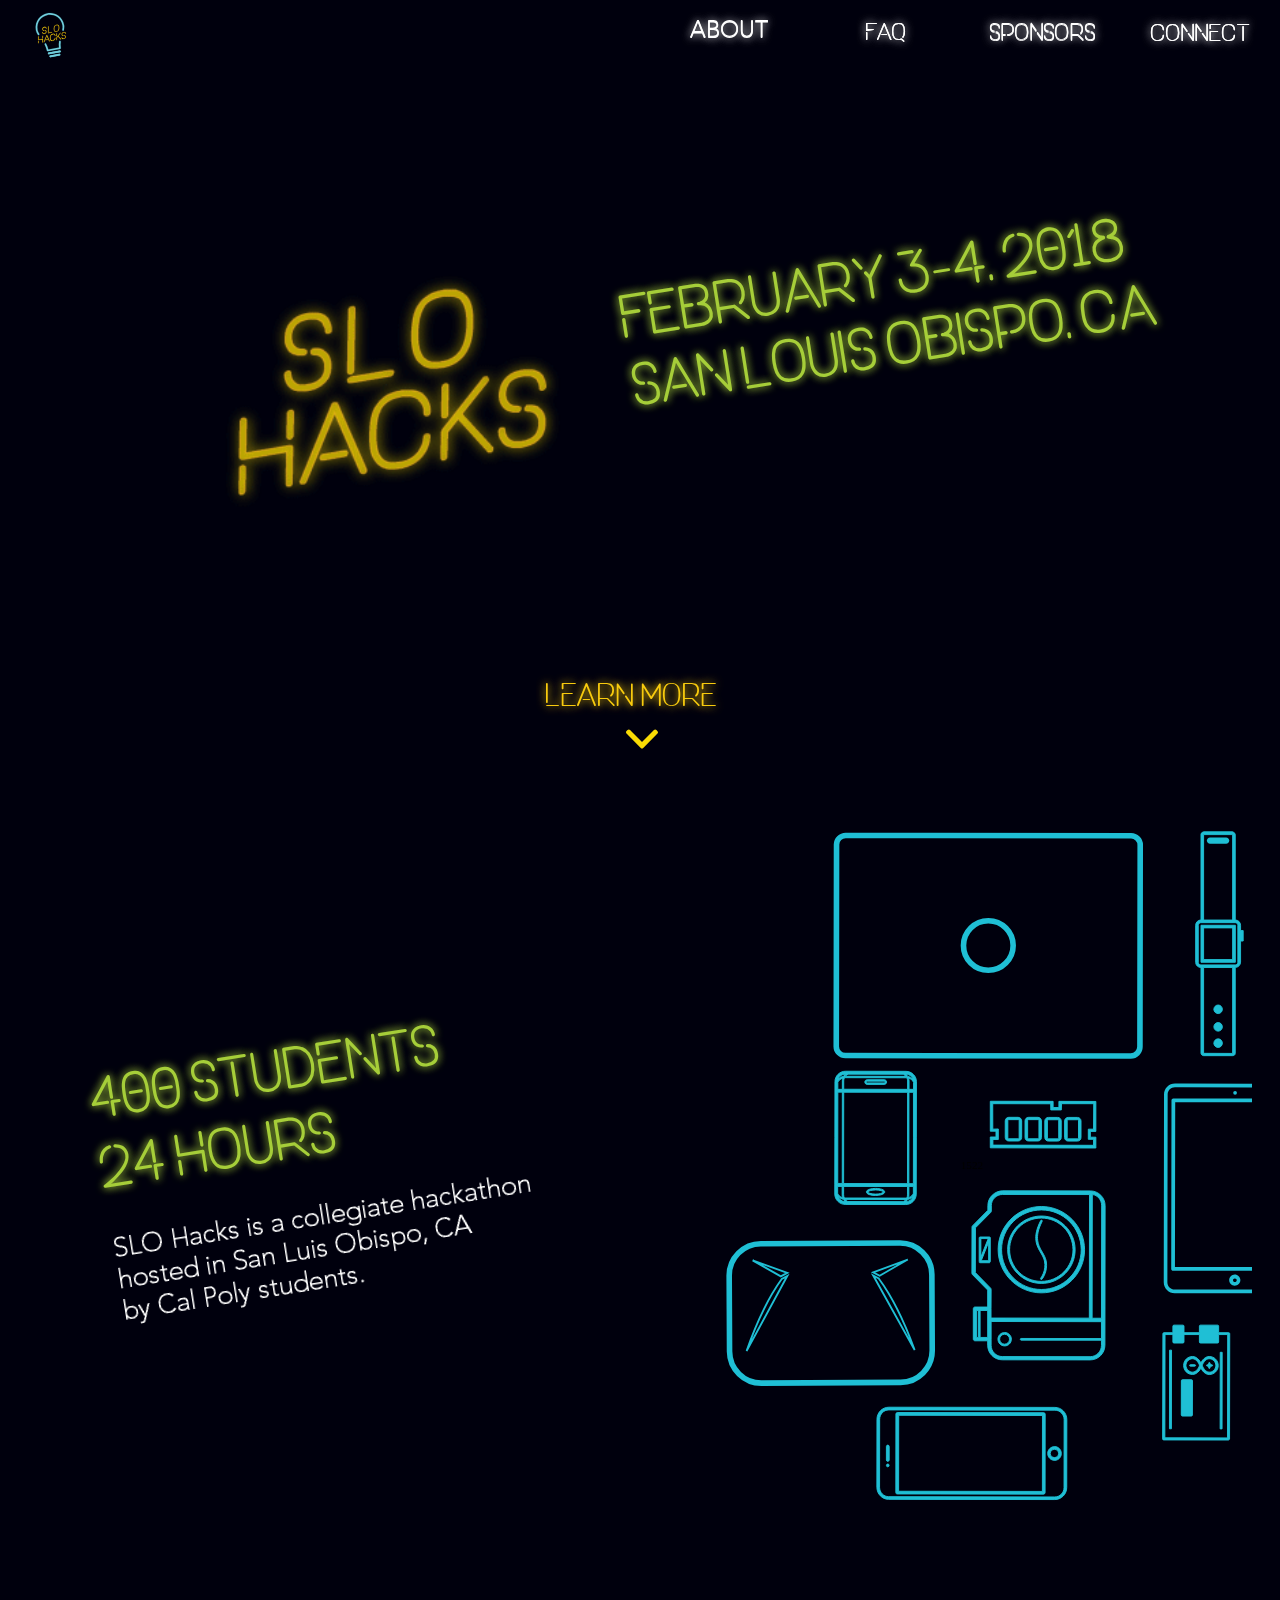
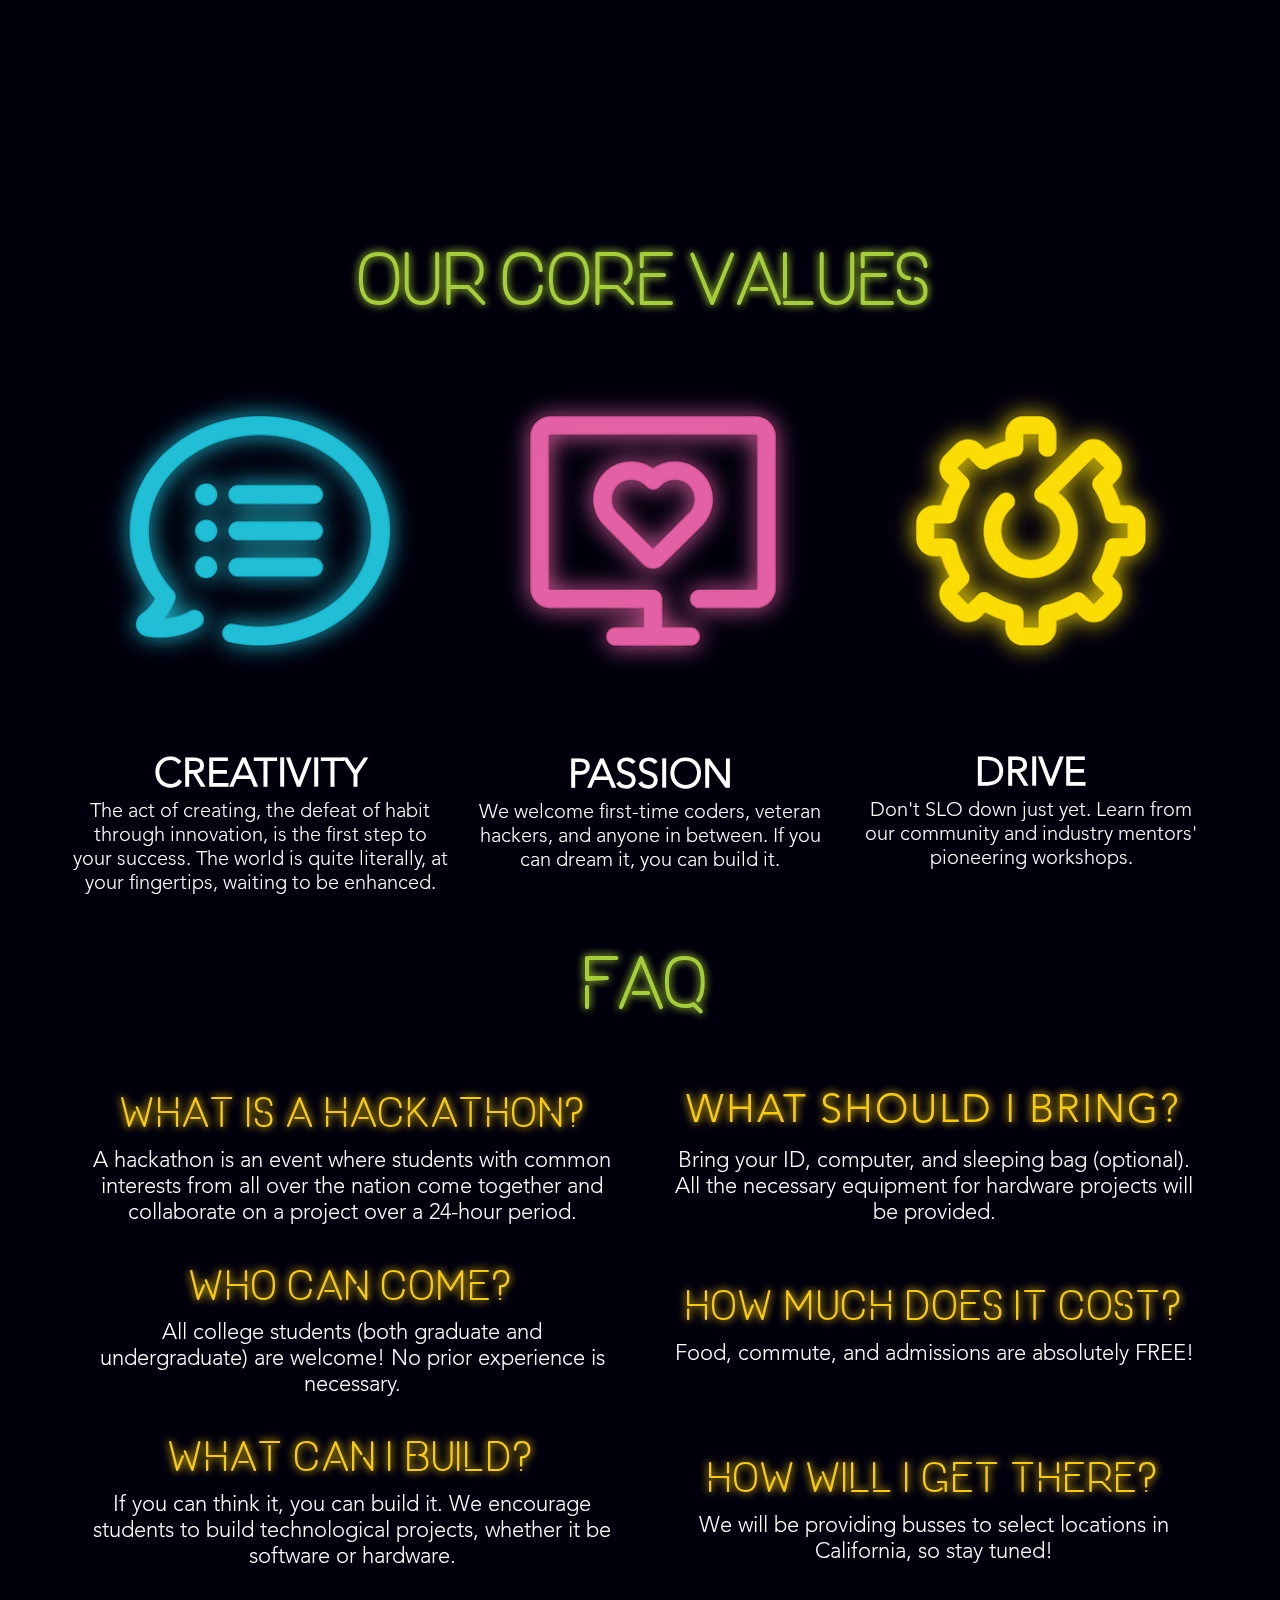
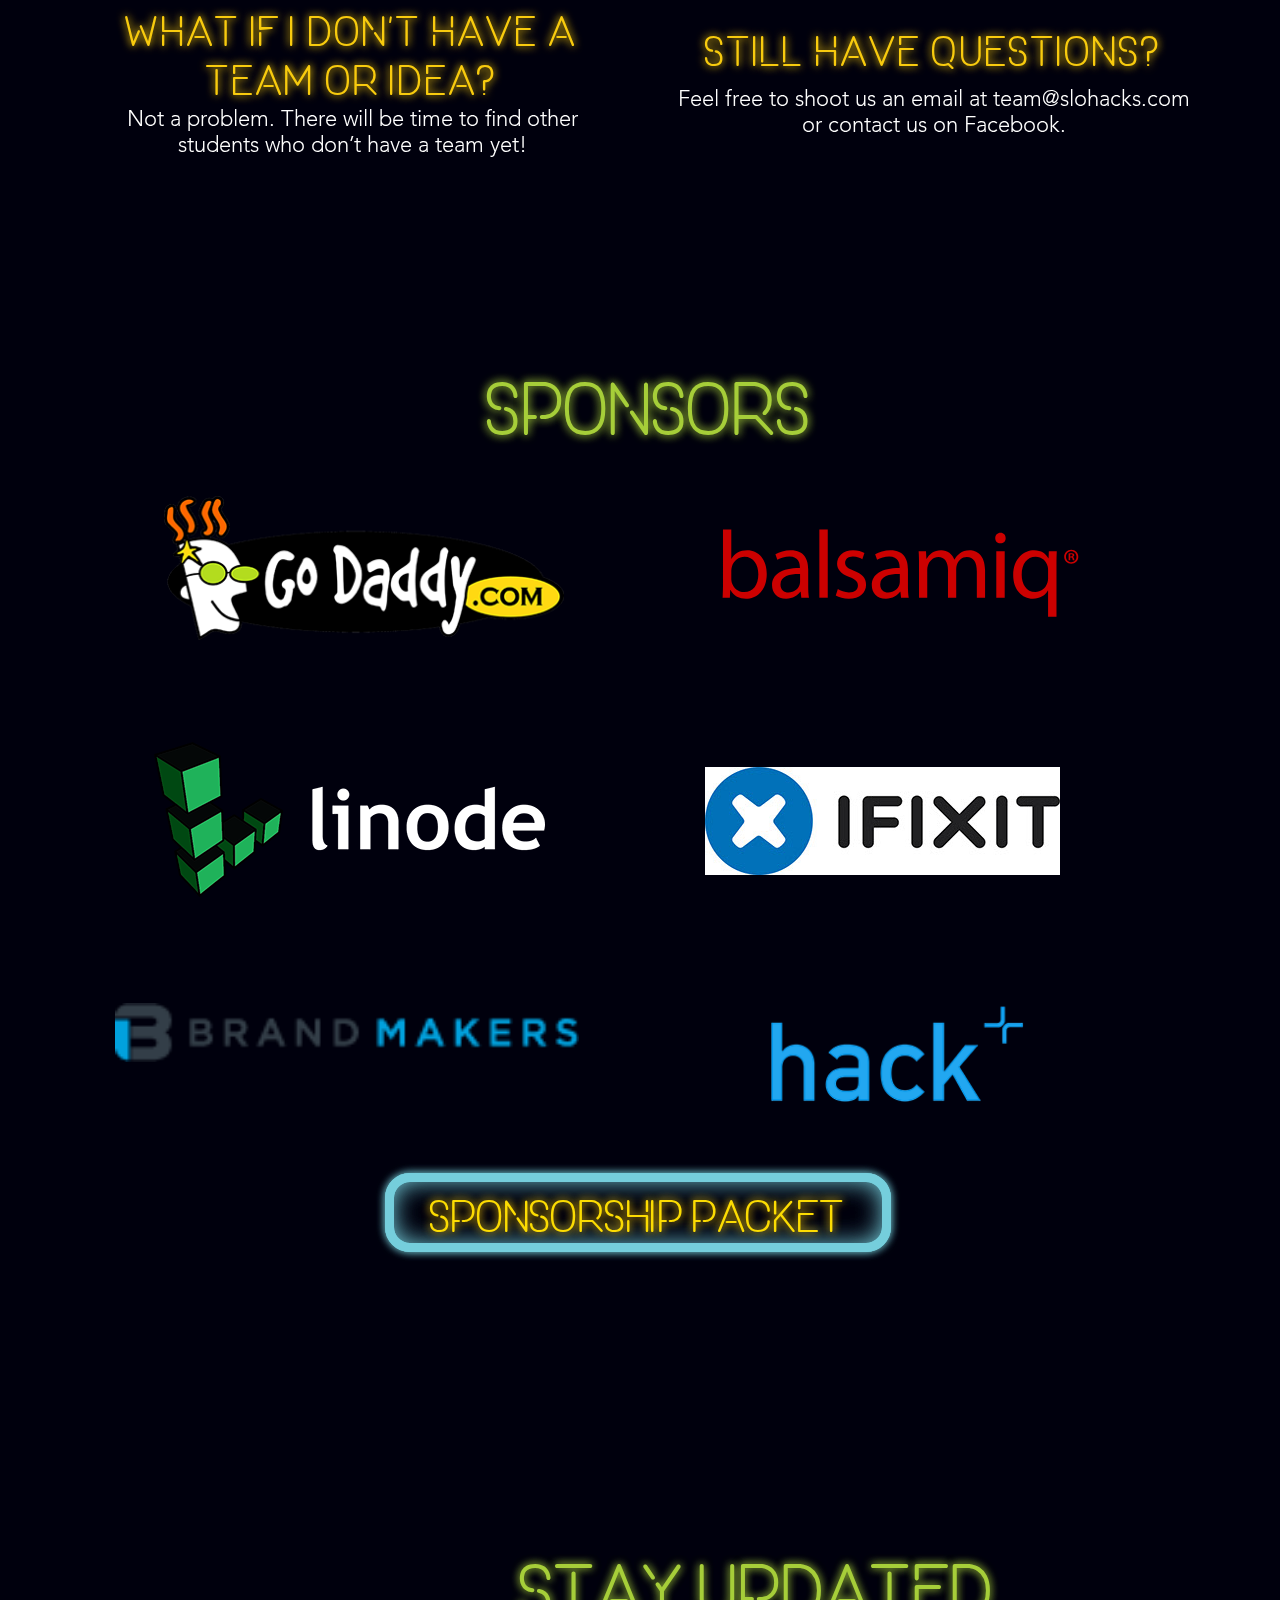
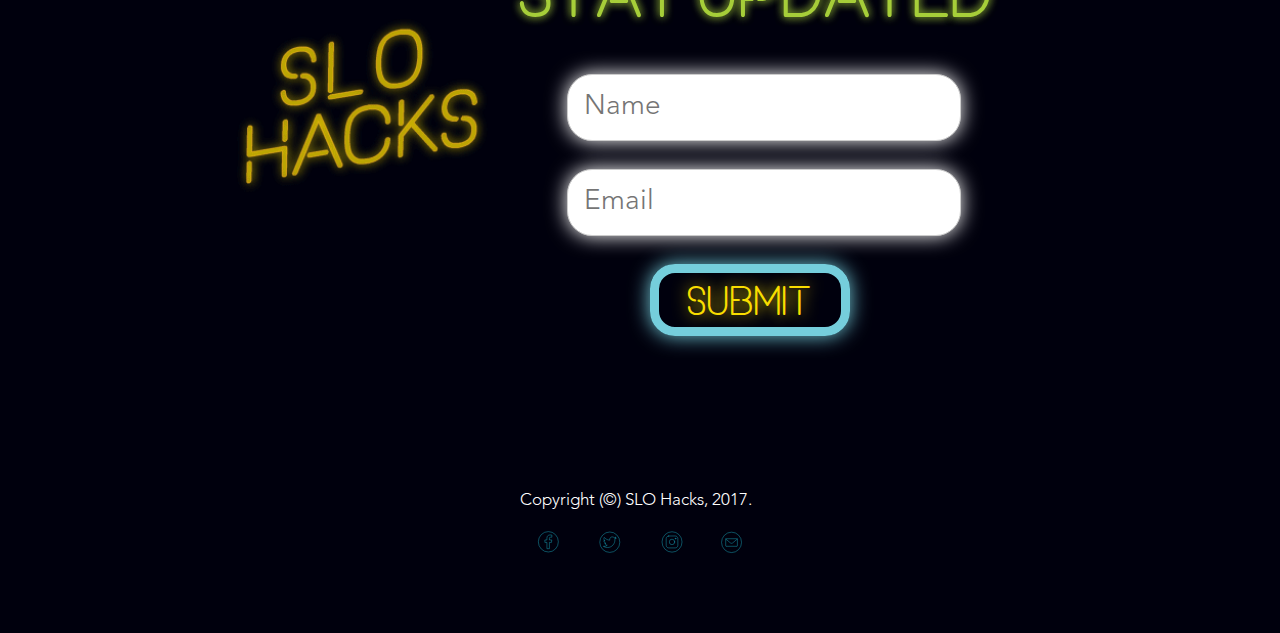
==== index.html @ 8d3b1eca "more fixes to font and other such" ====
<!DOCTYPE html>
<html class="nojs html css_verticalspacer" lang="en-US">
 <head>

  <meta http-equiv="Content-type" content="text/html;charset=UTF-8"/>
  <meta name="generator" content="2017.0.4.363"/>
  <meta name="viewport" content="width=device-width, initial-scale=1.0"/>

  <script type="text/javascript">
   // Update the 'nojs'/'js' class on the html node
document.documentElement.className = document.documentElement.className.replace(/\bnojs\b/g, 'js');

// Check that all required assets are uploaded and up-to-date
if(typeof Muse == "undefined") window.Muse = {}; window.Muse.assets = {"required":["museutils.js", "museconfig.js", "jquery.watch.js", "webpro.js", "musewpdisclosure.js", "jquery.scrolleffects.js", "jquery.museresponsive.js", "require.js", "index.css"], "outOfDate":[]};
</script>

  <link rel="shortcut icon" href="images/favicon.ico?crc=144921737"/>
  <title>SLO Hacks</title>
  <!-- CSS -->
  <link rel="stylesheet" type="text/css" href="css/site_global.css?crc=4192472223"/>
  <link rel="stylesheet" type="text/css" href="css/master_a-master.css?crc=3833831643"/>
  <link rel="stylesheet" type="text/css" href="css/index.css?crc=320787850" id="pagesheet"/>
  <!-- IE-only CSS -->
  <!--[if lt IE 9]>
  <link rel="stylesheet" type="text/css" href="css/nomq_preview_master_a-master.css?crc=260213689"/>
  <link rel="stylesheet" type="text/css" href="css/nomq_index.css?crc=4245298464" id="nomq_pagesheet"/>
  <![endif]-->
   </head>
 <body>

  <div class="breakpoint active" id="bp_infinity" data-min-width="1301"><!-- responsive breakpoint node -->
   <div class="clearfix" id="page"><!-- column -->
    <div class="position_content" id="page_position_content">
     <div class="clearfix colelem" id="pu864-3"><!-- group -->
      <div class="browser_width shared_content" id="u864-3-bw" data-content-guid="u864-3-bw_content">
       <div class="clearfix" id="u864-3"><!-- content -->
        <p>&nbsp;</p>
       </div>
      </div>
      <div class="clip_frame ose_pre_init" id="u637"><!-- image -->
       <img class="block temp_no_img_src" id="u637_img" data-orig-src="images/untitled-2.gif?crc=4275358084" alt="" width="800" height="582" src="images/blank.gif?crc=4208392903"/>
      </div>
      <a class="nonblock nontext clearfix ose_pre_init" id="u1417-4" href="index.html#u2152"><!-- content --><p1>learn More</p1></a>
      <div class="clip_frame ose_pre_init" id="u1732"><!-- svg -->
       <img class="svg temp_no_img_src" id="u1728" data-orig-src="images/down-arrow.svg?crc=371455619" width="68" height="68" alt="" data-mu-svgfallback="images/down-arrow_poster_.png?crc=3960669872" src="images/blank.gif?crc=4208392903"/>
      </div>
      <a class="nonblock nontext clip_frame ose_pre_init" id="u4659" href="index.html#u2152"><!-- svg --><img class="svg temp_no_img_src" id="u4656" data-orig-src="images/down-arrow.svg?crc=371455619" width="32" height="32" alt="" data-mu-svgfallback="images/down-arrow_poster_.png?crc=3960669872" src="images/blank.gif?crc=4208392903"/></a>
      <div class="browser_width shared_content" id="u3752-3-bw" data-content-guid="u3752-3-bw_content">
       <div class="clearfix" id="u3752-3"><!-- content -->
        <p>&nbsp;</p>
       </div>
      </div>
      <a class="nonblock nontext clip_frame" id="u15871" href="index.html"><!-- svg --><img class="svg temp_no_img_src" id="u15867" data-orig-src="images/logo.svg?crc=184304379" width="63" height="73" alt="" data-mu-svgfallback="images/logo_poster_.png?crc=3825379800" src="images/blank.gif?crc=4208392903"/></a>
      <div class="clearfix" id="u28870"><!-- group -->
       <div class="clearfix" id="u10608"><!-- group -->
        <div class="Button clearfix" id="buttonu9259"><!-- container box -->
         <a class="nonblock nontext clearfix grpelem shared_content" id="u7426-4" href="index.html#u2152" data-content-guid="u7426-4_content"><!-- content --><h2 class="Nav_Global_Up1" id="u7426-2"><span class="Light-Upper" id="u7426"><p>ABOUt</p1></span></h2></a>
         <a class="nonblock nontext clearfix ose_pre_init grpelem shared_content" id="u9208-4" href="index.html#u2152" data-content-guid="u9208-4_content"><!-- content --><h2 class="Nav_Global_Up1" id="u9208-2"><span class="Light-Upper" id="u9208"><p>ABOUt</p1></span></h2></a>
        </div>
        <div class="Button clearfix" id="buttonu9292"><!-- container box -->
         <a class="nonblock nontext clearfix grpelem shared_content" id="u7434-4" href="index.html#u3655" data-content-guid="u7434-4_content"><!-- content --><h2 class="Nav_Global_Up1" id="u7434-2"><span class="Light-Upper" id="u7434"><p1>FAQ</p1></span></h2></a>
         <a class="nonblock nontext clearfix ose_pre_init grpelem shared_content" id="u9210-4" href="index.html#u3655" data-content-guid="u9210-4_content"><!-- content --><h2 class="Nav_Global_Up1" id="u9210-2"><span class="Light-Upper" id="u9210"><p1>FAQ</p1></span></h2></a>
        </div>
        <div class="Button clearfix" id="buttonu9295"><!-- container box -->
         <a class="nonblock nontext clearfix grpelem shared_content" id="u7430-4" href="index.html#u7985" data-content-guid="u7430-4_content"><!-- content --><h2 class="Nav_Global_Up1" id="u7430-2"><span class="Light-Upper" id="u7430"><p1>SPONSORS</p1></span></h2></a>
         <a class="nonblock nontext clearfix ose_pre_init grpelem shared_content" id="u9209-4" href="index.html#u7985" data-content-guid="u9209-4_content"><!-- content --><h2 class="Nav_Global_Up1" id="u9209-2"><span class="Light-Upper" id="u9209"><p1>SPONSORS</p1></span></h2></a>
        </div>
       </div>
       <div class="Button clearfix" id="buttonu28819"><!-- container box -->
        <a class="nonblock nontext clearfix grpelem" id="u28821-4" href="index.html#u3289-4"><!-- content --><h2 class="Nav_Global_Up1" id="u28821-2"><span class="Light-Upper" id="u28821"><p1>CONNECT</p1></span></h2></a>
        <a class="nonblock nontext clearfix ose_pre_init grpelem" id="u28820-4" href="index.html#u3289-4"><!-- content --><h2 class="Nav_Global_Up1" id="u28820-2"><span class="Light-Upper" id="u28820"><p1>CONNECT</p1></span></h2></a>
       </div>
      </div>
     </div>
     <div class="clearfix colelem" id="pu733-4"><!-- group -->
      <div class="clearfix ose_pre_init grpelem" id="u733-4" data-mu-ie-matrix="progid:DXImageTransform.Microsoft.Matrix(M11=0.9877,M12=0.1564,M21=-0.1564,M22=0.9877,SizingMethod='auto expand')" data-mu-ie-matrix-dx="-3" data-mu-ie-matrix-dy="-33"><!-- content -->
       <p1>February 3-4</p1>
      </div>
      <div class="clearfix ose_pre_init grpelem" id="u738-4" data-mu-ie-matrix="progid:DXImageTransform.Microsoft.Matrix(M11=0.9877,M12=0.1564,M21=-0.1564,M22=0.9877,SizingMethod='auto expand')" data-mu-ie-matrix-dx="-8" data-mu-ie-matrix-dy="-33"><!-- content -->
       <p1>SAN LUIS OBISPO, CA</p1>
      </div>
      <div class="clearfix ose_pre_init grpelem" id="u10600-4" data-mu-ie-matrix="progid:DXImageTransform.Microsoft.Matrix(M11=0.9877,M12=0.1564,M21=-0.1564,M22=0.9877,SizingMethod='auto expand')" data-mu-ie-matrix-dx="-5" data-mu-ie-matrix-dy="-12"><!-- content -->
       <p1>2018</p1>
      </div>
     </div>
     <div class="clearfix colelem" id="pu2156"><!-- group -->
      <div class="clip_frame ose_pre_init grpelem" id="u2156"><!-- svg -->
       <img class="svg temp_no_img_src" id="u2152" data-orig-src="images/devices.svg?crc=3858766215" width="607" height="767" alt="" data-mu-svgfallback="images/devices_poster_.png?crc=220239236" src="images/blank.gif?crc=4208392903"/>
      </div>
      <div class="clearfix ose_pre_init grpelem" id="u12042-5" data-mu-ie-matrix="progid:DXImageTransform.Microsoft.Matrix(M11=0.9877,M12=0.1564,M21=-0.1564,M22=0.9877,SizingMethod='auto expand')" data-mu-ie-matrix-dx="-8" data-mu-ie-matrix-dy="-30"><!-- content -->
       <p1>400 Students</p1>
       <p>&nbsp;</p>
      </div>
      <div class="clearfix ose_pre_init grpelem" id="u12043-8" data-mu-ie-matrix="progid:DXImageTransform.Microsoft.Matrix(M11=0.9877,M12=0.1564,M21=-0.1564,M22=0.9877,SizingMethod='auto expand')" data-mu-ie-matrix-dx="-5" data-mu-ie-matrix-dy="-36"><!-- content -->
       <p>SLO Hacks is a collegiate hackathon</p>
       <p>hosted in San Luis Obispo, CA</p>
       <p>by Cal Poly students</p>
      </div>
      <div class="clearfix ose_pre_init grpelem" id="u29498-5" data-mu-ie-matrix="progid:DXImageTransform.Microsoft.Matrix(M11=0.9877,M12=0.1564,M21=-0.1564,M22=0.9877,SizingMethod='auto expand')" data-mu-ie-matrix-dx="-8" data-mu-ie-matrix-dy="-26"><!-- content -->
       <p1>24 Hours</p1>
       <p>&nbsp;</p>
      </div>
     </div>
     <div class="colelem" id="u3658"><!-- simple frame --></div>
     <div class="clearfix ose_pre_init colelem" id="u2864-4"><!-- content -->
      <p1>OUR core values</p1>
     </div>
     <div class="clearfix colelem" id="pu2614"><!-- group -->
      <div class="clip_frame ose_pre_init grpelem" id="u2614"><!-- image -->
       <img class="block temp_no_img_src" id="u2614_img" data-orig-src="images/create.png?crc=3870839344" alt="" width="381" height="350" src="images/blank.gif?crc=4208392903"/>
      </div>
      <div class="clip_frame ose_pre_init grpelem" id="u2634"><!-- image -->
       <img class="block temp_no_img_src" id="u2634_img" data-orig-src="images/heart.png?crc=138322597" alt="" width="366" height="350" src="images/blank.gif?crc=4208392903"/>
      </div>
      <div class="clip_frame ose_pre_init grpelem" id="u2624"><!-- image -->
       <img class="block temp_no_img_src" id="u2624_img" data-orig-src="images/gear.png?crc=4113819590" alt="" width="350" height="350" src="images/blank.gif?crc=4208392903"/>
      </div>
     </div>
     <div class="clearfix colelem" id="pu2911-6"><!-- group -->
      <div class="clearfix ose_pre_init grpelem" id="u2911-6"><!-- content -->
       <p id="u2911-2">CREATIVITY</p>
       <p id="u2911-4">The act of creating, the defeat of habit through innovation, is the first step to your success. The world is quite literally, at your fingertips, waiting to be enhanced.</p>
      </div>
      <div class="clearfix ose_pre_init grpelem" id="u2914-6"><!-- content -->
       <p id="u2914-2">PASSION</p>
       <p id="u2914-4">We welcome first-time coders, veteran hackers, and anyone in between. If you can dream it, you can build it.</p>
      </div>
      <div class="clearfix ose_pre_init grpelem" id="u2917-6"><!-- content -->
       <p id="u2917-2">DRIVE</p>
       <p id="u2917-4">Don't SLO down just yet. Learn from our community and industry mentors' pioneering workshops.</p>
      </div>
      <div class="grpelem" id="u3655"><!-- simple frame --></div>
     </div>
     <div class="clearfix ose_pre_init colelem" id="u6893-4"><!-- content -->
      <p1>FAQ</p1>
     </div>
     <div class="clearfix colelem" id="pu6894-4"><!-- group -->
      <div class="clearfix ose_pre_init grpelem" id="u6894-4"><!-- content -->
       <p1>WHAT IS A HACKATHON?</p1>
      </div>
      <div class="clearfix ose_pre_init grpelem" id="u6896-4"><!-- content -->
       <p>WHAT SHOULD I BRING?</p>
      </div>
     </div>
     <div class="clearfix colelem" id="pu6895-4"><!-- group -->
      <div class="clearfix ose_pre_init grpelem" id="u6895-4"><!-- content -->
       <p>A hackathon is an event where students with common interests from all over the nation come together and collaborate on a project over a 24-hour period.</p>
      </div>
      <div class="clearfix ose_pre_init grpelem" id="u6897-4"><!-- content -->
       <p>Bring your ID, computer, and sleeping bag (optional). All the necessary equipment for hardware projects will be provided.</p>
      </div>
     </div>
     <div class="clearfix colelem" id="ppu6898-4"><!-- group -->
      <div class="clearfix grpelem" id="pu6898-4"><!-- column -->
       <div class="clearfix ose_pre_init colelem" id="u6898-4"><!-- content -->
        <p1>WHO CAN COME?</p1>
       </div>
       <div class="clearfix ose_pre_init colelem" id="u6899-4"><!-- content -->
        <p>All college students (both graduate and undergraduate) are welcome! No prior experience is necessary.</p>
       </div>
      </div>
      <div class="clearfix ose_pre_init grpelem" id="u6900-4"><!-- content -->
       <p1>HOW MUCH DOES IT COST?</p1>
      </div>
      <div class="clearfix ose_pre_init grpelem" id="u6901-4"><!-- content -->
       <p>Food, commute, and admissions are absolutely FREE!</p>
      </div>
     </div>
     <div class="clearfix colelem" id="pu6902-4"><!-- group -->
      <div class="clearfix ose_pre_init grpelem" id="u6902-4"><!-- content -->
       <p1>WHAT CAN I BUILD?</p1>
      </div>
      <div class="clearfix ose_pre_init grpelem" id="u6904-4"><!-- content -->
       <p1>HOW WILL I GET THERE?</p1>
      </div>
     </div>
     <div class="clearfix colelem" id="pu6903-4"><!-- group -->
      <div class="clearfix ose_pre_init grpelem" id="u6903-4"><!-- content -->
       <p>If you can think it, you can build it. We encourage students to build technological projects, whether it be software or hardware.</p>
      </div>
      <div class="clearfix ose_pre_init grpelem" id="u6905-4"><!-- content -->
       <p>We will be providing busses to select locations in California, so stay tuned!</p>
      </div>
     </div>
     <div class="clearfix colelem" id="ppu6906-4"><!-- group -->
      <div class="clearfix grpelem" id="pu6906-4"><!-- column -->
       <div class="clearfix ose_pre_init colelem" id="u6906-4"><!-- content -->
        <p1>WHAT IF I DON'T HAVE A TEAM OR IDEA?</p1>
       </div>
       <div class="clearfix ose_pre_init colelem" id="u6907-5"><!-- content -->
        <p id="u6907-2">Not a problem. There will be time to find other students who don’t have a team yet!</p>
        <p>&nbsp;</p>
       </div>
      </div>
      <div class="clearfix grpelem" id="pu6908-4"><!-- column -->
       <div class="clearfix ose_pre_init colelem" id="u6908-4"><!-- content -->
        <p1>STILL HAVE QUESTIONS?</p1>
       </div>
       <div class="clearfix ose_pre_init colelem" id="u6909-4"><!-- content -->
        <p>Feel free to shoot us an email at team@slohacks.com or contact us on Facebook.</p>
       </div>
      </div>
     </div>
     <div class="colelem" id="u7985"><!-- simple frame --></div>
     <div class="clearfix ose_pre_init colelem" id="u3239-4"><!-- content -->
      <p1>SPONSORS</p1>
     </div>
     <div class="clearfix colelem" id="pu4987"><!-- group -->
      <div class="clip_frame ose_pre_init grpelem" id="u4987"><!-- image -->
       <img class="block temp_no_img_src" id="u4987_img" data-orig-src="images/godaddy-logo-old.png?crc=3913294359" alt="" width="407" height="146" src="images/blank.gif?crc=4208392903"/>
      </div>
      <div class="clip_frame ose_pre_init grpelem" id="u5001"><!-- svg -->
       <img class="svg temp_no_img_src" id="u4997" data-orig-src="images/balsamiq-logo.svg?crc=4062307993" width="369" height="106" alt="" data-mu-svgfallback="images/balsamiq-logo_poster_.png?crc=3975142348" src="images/blank.gif?crc=4208392903"/>
      </div>
     </div>
     <div class="clearfix colelem" id="pu28923"><!-- group -->
      <div class="clip_frame ose_pre_init grpelem shared_content" id="u28923" data-content-guid="u28923_content"><!-- image -->
       <img class="block temp_no_img_src" id="u28923_img" data-orig-src="images/linode-logo_standard_dark_medium.png?crc=4125026340" alt="" width="391" height="155" src="images/blank.gif?crc=4208392903"/>
      </div>
      <div class="clip_frame ose_pre_init grpelem shared_content" id="u28901" data-content-guid="u28901_content"><!-- image -->
       <img class="block temp_no_img_src" id="u28901_img" data-orig-src="images/ifixit-logo-2c-horiz%20(1).jpg?crc=3905976419" alt="" width="355" height="108" src="images/blank.gif?crc=4208392903"/>
      </div>
     </div>
     <div class="clearfix colelem" id="pu28879"><!-- group -->
      <div class="clip_frame ose_pre_init grpelem shared_content" id="u28879" data-content-guid="u28879_content"><!-- image -->
       <img class="block temp_no_img_src" id="u28879_img" data-orig-src="images/brandmakers_logo_299c_sig.png?crc=162981772" alt="" width="464" height="59" src="images/blank.gif?crc=4208392903"/>
      </div>
      <div class="clip_frame ose_pre_init grpelem" id="u7905"><!-- image -->
       <img class="block temp_no_img_src" id="u7905_img" data-orig-src="images/logo_din-blue.png?crc=209238533" alt="" width="262" height="98" src="images/blank.gif?crc=4208392903"/>
      </div>
     </div>
     <div class="pointer_cursor Button clearfix ose_pre_init colelem" id="buttonu6984"><!-- container box -->
      <a class="block" target="_blank" href="assets/sponsor.pdf"><!-- Block link tag --></a>
      <div class="shadow rounded-corners ose_pre_init grpelem" id="u7653"><!-- simple frame --></div>
      <a class="nonblock nontext shadow rounded-corners clearfix ose_pre_init grpelem" id="u5011-3" href="assets/sponsor.pdf" target="_blank"><!-- content --><p>&nbsp;</p></a>
      <a class="nonblock nontext clearfix ose_pre_init grpelem" id="u5336-4" href="assets/sponsor.pdf" target="_blank"><!-- content --><p1>SPONSORSHIP PACKET</p1></a>
     </div>
     <div class="clearfix colelem" id="pu3186"><!-- group -->
      <div class="clip_frame ose_pre_init grpelem" id="u3186"><!-- image -->
       <img class="block temp_no_img_src" id="u3186_img" data-orig-src="images/untitled-2.gif?crc=4275358084" alt="" width="572" height="416" src="images/blank.gif?crc=4208392903"/>
      </div>
      <div class="clearfix ose_pre_init grpelem" id="u3289-4"><!-- content -->
       <p1>Stay Updated</p1>
      </div>
      <div class="size_fixed grpelem shared_content" id="u22594" data-content-guid="u22594_content"><!-- custom html -->


		<form id="mc-form" class="form-style-6 helvetica">
					<input class="fieldname" id="first_name" name="FNAME" type="text" placeholder="Name"/>
					<input class="fieldlastname" id="last_name" name="LNAME" type="text" placeholder="Last Name"/>
					<input id="mc-email" type="email" placeholder="Email">
					<button type="submit">Submit</button>
				<!--	<label for="mc-email" class="resultadoajax"></label> -->
		</form>

    <style>
@font-face {
  font-family: "ONEDAY";
  src:url(fonts/ONEDAY.ttf);
/*  src:url(fonts/ONEDAY.otf); */
}
@font-face {
  font-family: "Avenir";
  src:url(fonts/AvenirLTStd-35-Light.otf);
}
    p1{
      font-family: ONEDAY, helvetica !important;
    }
    p{
      font-family: Avenir, helvetica !important;
    }
    .resultadoajax {padding:10px; color:#ff0000;}

    .form-style-6{
        /*font: 95% Arial, Helvetica, sans-serif;*/
        margin: 10px auto;
        padding: 16px;
        background: #00000D;
    }
    .form-style-6 h1{
        background: #75CEDC;
        padding: 20px 0;
        font-size: 140%;
        font-weight: 300;
        text-align: center;
        color: #fff;
        margin: -16px -16px 16px -16px;
    }
    .form-style-6 input[type="text"],
    .form-style-6 input[type="date"],
    .form-style-6 input[type="datetime"],
    .form-style-6 input[type="email"],
    .form-style-6 input[type="number"],
    .form-style-6 input[type="search"],
    .form-style-6 input[type="time"],
    .form-style-6 input[type="url"],
    .form-style-6 textarea,
    .form-style-6 select
    {
  -webkit-appearance: none;
  -webkit-transition: all 0.30s ease-in-out;
  -moz-transition: all 0.30s ease-in-out;
  -ms-transition: all 0.30s ease-in-out;
  -o-transition: all 0.30s ease-in-out;
  outline: none;
  box-sizing: border-box;
  -webkit-box-sizing: border-box;
  -moz-box-sizing: border-box;
  -webkit-border-radius: 25px;
  -moz-border-radius: 25px;
  border-radius: 25px;
  width: 100%;
  background: #fff;
  margin-bottom: 7%;
  border: 1px solid #ccc;
  box-shadow: 0 0 20px #FFFFFF;
  padding-top: 4% !important;
  padding-bottom: 4% !important;
  padding-left: 4% !important;
  color: #000000;
  font-family: Avenir, helvetica !important;
  font-size: 200%;
        /*font: 95% Arial, Helvetica, sans-serif;*/
    }
    .form-style-6 input[type="text"]:focus,
    .form-style-6 input[type="date"]:focus,
    .form-style-6 input[type="datetime"]:focus,
    .form-style-6 input[type="email"]:focus,
    .form-style-6 input[type="number"]:focus,
    .form-style-6 input[type="search"]:focus,
    .form-style-6 input[type="time"]:focus,
    .form-style-6 input[type="url"]:focus,
    .form-style-6 textarea:focus,
    .form-style-6 select:focus
    {
        box-shadow: 0 0 50px #FFFFFF;
        border: 1px solid #75CEDC;
    }
    .form-style-6 button {
      -webkit-appearance: none;
      margin-left: 21%;
      padding-top: 2%;
      padding-bottom: 2%;
    }
    .form-style-6 button:hover {
        box-shadow: 0 0 50px #75CEDC;

    }

    .form-style-6 input[type="submit"],
    .form-style-6 button,
    .form-style-6 input[type="button"]{
  font-size: 275%;
  color: #F9DD00;
  box-sizing: border-box;
  -webkit-box-sizing: border-box;
  -moz-box-sizing: border-box;
  width: 200px;
  text-shadow: 0 0 15px #F9DD00 !important;
  box-shadow: 0 0 20px #75CEDC;
  background: transparent;
  border-bottom: 9px solid #75CEDC;
  border-top: 9px solid #75CEDC;
  border-right: 9px solid #75CEDC;
  border-left: 9px solid #75CEDC;
  -webkit-border-radius: 25px;
  -moz-border-radius: 25px;
  border-radius: 25px;
  font-family: ONEDAY, helvetica !important;
    }
    .form-style-6 input[type="submit"]:hover,
    .form-style-6 input[type="button"]:hover{
        background: #2EBC99;
    }

            .arial { font-family: Arial,"Helvetica Neue",Helvetica,sans-serif!important; }
            .arialblack { font-family: "Arial Black","Arial Bold",Gadget,sans-serif!important; }
            .arialnarrow { font-family: "Arial Narrow",Arial,sans-serif!important; }
            .arialrounded { font-family: "Arial Rounded MT Bold","Helvetica Rounded",Arial,sans-serif!important; }
            .avantgarde { font-family: "Avant Garde",Avantgarde,"Century Gothic",CenturyGothic,AppleGothic,sans-serif!important; }
            .calibri { font-family: Calibri,Candara,Segoe,"Segoe UI",Optima,Arial,sans-serif!important; }
            .candara { font-family: Candara,Calibri,Segoe,"Segoe UI",Optima,Arial,sans-serif!important; }
            .centurygothic { font-family: "Century Gothic",CenturyGothic,AppleGothic,sans-serif!important; }
            .franklingothic { font-family: "Franklin Gothic Medium","Franklin Gothic","ITC Franklin Gothic",Arial,sans-serif!important; }
            .futura { font-family: Futura,"Trebuchet MS",Arial,sans-serif!important; }
            .geneva { font-family: Geneva,Tahoma,Verdana,sans-serif!important; }
            .gillsans { font-family: "Gill Sans","Gill Sans MT",Calibri,sans-serif!important; }
            .helvetica { font-family: "Helvetica Neue",Helvetica,Arial,sans-serif!important; }
            .impact { font-family: Impact,Haettenschweiler,"Franklin Gothic Bold",Charcoal,"Helvetica Inserat","Bitstream Vera Sans Bold","Arial Black","sans serif"!important; }
            .lucidagrande { font-family: "Lucida Grande","Lucida Sans Unicode","Lucida Sans",Geneva,Verdana,sans-serif!important; }
            .optima { font-family: Optima,Segoe,"Segoe UI",Candara,Calibri,Arial,sans-serif!important; }
            .segoeui { font-family: "Segoe UI",Frutiger,"Frutiger Linotype","Dejavu Sans","Helvetica Neue",Arial,sans-serif!important; }
            .tahoma { font-family: Tahoma,Verdana,Segoe,sans-serif!important; }
            .trebuchet { font-family: "Trebuchet MS","Lucida Grande","Lucida Sans Unicode","Lucida Sans",Tahoma,sans-serif!important; }
            .verdana { font-family: Verdana,Geneva,sans-serif!important; }
            .bigcaslon { font-family: "Big Caslon","Book Antiqua","Palatino Linotype",Georgia,serif!important; }
            .bodonimt { font-family: "Bodoni MT",Didot,"Didot LT STD","Hoefler Text",Garamond,"Times New Roman",serif!important; }
            .bookantigua { font-family: "Book Antiqua",Palatino,"Palatino Linotype","Palatino LT STD",Georgia,serif!important; }
            .calistomt { font-family: "Calisto MT","Bookman Old Style",Bookman,"Goudy Old Style",Garamond,"Hoefler Text","Bitstream Charter",Georgia,serif!important; }
            .cambria { font-family: Cambria,Georgia,serif!important; }
            .didot { font-family: Didot,"Didot LT STD","Hoefler Text",Garamond,"Times New Roman",serif!important; }
            .garamond { font-family: Garamond,Baskerville,"Baskerville Old Face","Hoefler Text","Times New Roman",serif!important; }
            .georgiatimes { font-family: Georgia,Times,"Times New Roman",serif!important; }
            .goudyold { font-family: "Goudy Old Style",Garamond,"Big Caslon","Times New Roman",serif!important; }
            .hoeflertext { font-family: "Hoefler Text","Baskerville Old Face",Garamond,"Times New Roman",serif!important; }
            .lucidabright { font-family: "Lucida Bright",Georgia,serif!important; }
            .palatino { font-family: Palatino,"Palatino Linotype","Palatino LT STD","Book Antiqua",Georgia,serif!important; }
            .perpetua { font-family: Perpetua,Baskerville,"Big Caslon","Palatino Linotype",Palatino,"URW Palladio L","Nimbus Roman No9 L",serif!important; }
            .rockwell { font-family: Rockwell,"Courier Bold",Courier,Georgia,Times,"Times New Roman",serif!important; }
            .rockwellextrabold { font-family: "Rockwell Extra Bold","Rockwell Bold",monospace!important; }
            .baskerville { font-family: Baskerville,"Baskerville Old Face","Hoefler Text",Garamond,"Times New Roman",serif!important; }
            .timesnewroman { font-family: TimesNewRoman,"Times New Roman",Times,Baskerville,Georgia,serif!important; }
            .consolas { font-family: Consolas,monaco,monospace!important; }
            .couriernew { font-family: "Courier New",Courier,"Lucida Sans Typewriter","Lucida Typewriter",monospace!important; }
            .lucidaconsole { font-family: "Lucida Console","Lucida Sans Typewriter",monaco,"Bitstream Vera Sans Mono",monospace!important; }
            .lucidasans { font-family: "Lucida Sans Typewriter","Lucida Console",monaco,"Bitstream Vera Sans Mono",monospace!important; }
            .monaco { font-family: monaco,Consolas,"Lucida Console",monospace!important; }
            .andalemono { font-family: "Andale Mono",AndaleMono,monospace!important; }
            .copperplate { font-family: Copperplate,"Copperplate Gothic Light",fantasy!important; }
            .papyrus { font-family: Papyrus,fantasy!important; }
            .brushscriptmt { font-family: "Brush Script MT",cursive!important; }

    </style>



										<style>.fieldlastname{display:none;} </style>


										<style>.fieldname{display:block;} </style>

      </div>
     </div>
     <div class="verticalspacer" data-offset-top="6343" data-content-above-spacer="6343" data-content-below-spacer="123"></div>
     <div class="clearfix colelem shared_content" id="u8196-4" data-content-guid="u8196-4_content"><!-- content -->
      <p>Copyright (©) SLO Hacks, 2017.</p>
     </div>
     <div class="clearfix colelem" id="pu8261"><!-- group -->
      <a class="nonblock nontext clip_frame grpelem" id="u8261" href="https://www.facebook.com/slohacks/" target="_blank"><!-- svg --><img class="svg temp_no_img_src" id="u8257" data-orig-src="images/slo-hacks-facebook.svg?crc=438562574" width="31" height="31" alt="" data-mu-svgfallback="images/slo%20hacks%20facebook_poster_.png?crc=3885216212" src="images/blank.gif?crc=4208392903"/></a>
      <a class="nonblock nontext clip_frame grpelem" id="u8283" href="https://twitter.com/slohacks?lang=en" target="_blank"><!-- svg --><img class="svg temp_no_img_src" id="u8279" data-orig-src="images/slo-hacks-twitter.svg?crc=527585468" width="31" height="31" alt="" data-mu-svgfallback="images/slo%20hacks%20twitter_poster_.png?crc=4159366869" src="images/blank.gif?crc=4208392903"/></a>
      <a class="nonblock nontext clip_frame grpelem" id="u8272" href="https://www.instagram.com/slo_hacks/" target="_blank"><!-- svg --><img class="svg temp_no_img_src" id="u8268" data-orig-src="images/slo-hacks-insta.svg?crc=4200241840" width="31" height="31" alt="" data-mu-svgfallback="images/slo%20hacks%20insta_poster_.png?crc=344220300" src="images/blank.gif?crc=4208392903"/></a>
      <a class="nonblock nontext clip_frame grpelem" id="u8294" href="mailto:team@slohacks.com"><!-- svg --><img class="svg temp_no_img_src" id="u8290" data-orig-src="images/slo-hacks-mail.svg?crc=4159179381" width="31" height="31" alt="" data-mu-svgfallback="images/slo%20hacks%20mail_poster_.png?crc=445523789" src="images/blank.gif?crc=4208392903"/></a>
     </div>
    </div>
   </div>
  </div>
  <div class="breakpoint" id="bp_1300" data-min-width="1201" data-max-width="1300"><!-- responsive breakpoint node -->
   <div class="clearfix borderbox temp_no_id" data-orig-id="page"><!-- column -->
    <div class="clearfix colelem shared_content" id="ppbuttonu28768" data-content-guid="ppbuttonu28768_content"><!-- group -->
     <div class="clearfix grpelem" id="pbuttonu28768"><!-- group -->
      <div class="Button clearfix" id="buttonu28768"><!-- container box -->
       <a class="nonblock nontext clearfix grpelem" id="u7438-4" href="index.html#u3289-4"><!-- content --><h2 class="Nav_Global_Up1" id="u7438-2"><span class="Light-Upper" id="u7438"><p1>CONNECT</p1></span></h2></a>
       <a class="nonblock nontext clearfix grpelem" id="u9211-4" href="index.html#u3289-4"><!-- content --><h2 class="Nav_Global_Up1" id="u9211-2"><span class="Light-Upper" id="u9211"><p1>CONNECT</p1></span></h2></a>
      </div>
      <div class="clearfix temp_no_id" data-orig-id="u28870"><!-- group -->
       <div class="clearfix temp_no_id" data-orig-id="u10608"><!-- group -->
        <div class="Button clearfix temp_no_id" data-orig-id="buttonu9259"><!-- container box -->
         <span class="nonblock nontext clearfix grpelem placeholder" data-placeholder-for="u7426-4_content"><!-- placeholder node --></span>
         <span class="nonblock nontext clearfix grpelem placeholder" data-placeholder-for="u9208-4_content"><!-- placeholder node --></span>
        </div>
        <div class="Button clearfix temp_no_id" data-orig-id="buttonu9292"><!-- container box -->
         <span class="nonblock nontext clearfix grpelem placeholder" data-placeholder-for="u7434-4_content"><!-- placeholder node --></span>
         <span class="nonblock nontext clearfix grpelem placeholder" data-placeholder-for="u9210-4_content"><!-- placeholder node --></span>
        </div>
        <div class="Button clearfix temp_no_id" data-orig-id="buttonu9295"><!-- container box -->
         <span class="nonblock nontext clearfix grpelem placeholder" data-placeholder-for="u7430-4_content"><!-- placeholder node --></span>
         <span class="nonblock nontext clearfix grpelem placeholder" data-placeholder-for="u9209-4_content"><!-- placeholder node --></span>
        </div>
       </div>
      </div>
     </div>
     <span class="browser_width placeholder" data-placeholder-for="u864-3-bw_content"><!-- placeholder node --></span>
     <span class="browser_width placeholder" data-placeholder-for="u3752-3-bw_content"><!-- placeholder node --></span>
     <a class="nonblock nontext clip_frame temp_no_id" href="index.html" data-orig-id="u15871"><!-- svg --><img class="svg svg_mar temp_no_id temp_no_img_src" data-orig-src="images/logo.svg?crc=184304379" onload="this.style.height=(this.offsetWidth*72.50285714285717/63.43999999999999)+'px'" alt="" data-mu-svgfallback="images/logo_poster_.png?crc=3825379800" data-image-width="63" data-image-height="73" data-orig-id="u15867" src="images/blank.gif?crc=4208392903"/></a>
    </div>
    <div class="clearfix colelem" id="pu10276"><!-- group -->
     <div class="clip_frame grpelem" id="u10276"><!-- image -->
      <img class="block temp_no_img_src" id="u10276_img" data-orig-src="images/untitled-2.gif?crc=4275358084" alt="" data-image-width="761" data-image-height="554" src="images/blank.gif?crc=4208392903"/>
     </div>
     <div class="clearfix grpelem shared_content" id="u10328-4" data-content-guid="u10328-4_content"><!-- content -->
      <p1>learn More</p1>
     </div>
     <div class="clearfix grpelem shared_content" id="u10469-4" data-mu-ie-matrix="progid:DXImageTransform.Microsoft.Matrix(M11=0.9877,M12=0.1564,M21=-0.1564,M22=0.9877,SizingMethod='auto expand')" data-mu-ie-matrix-dx="-2" data-mu-ie-matrix-dy="-44" data-content-guid="u10469-4_content"><!-- content -->
      <p1 class="shared_content" data-content-guid="u10469-4_0_content">February 3-4, 2018</p1>
     </div>
     <div class="clearfix grpelem shared_content" id="u29561-4" data-mu-ie-matrix="progid:DXImageTransform.Microsoft.Matrix(M11=0.9877,M12=0.1564,M21=-0.1564,M22=0.9877,SizingMethod='auto expand')" data-mu-ie-matrix-dx="-7" data-mu-ie-matrix-dy="-41" data-content-guid="u29561-4_content"><!-- content -->
      <p1>San Louis Obispo, CA</p1>
     </div>
    </div>
    <div class="clip_frame colelem" id="u10329"><!-- svg -->
     <img class="svg temp_no_img_src" id="u10330" data-orig-src="images/down-arrow.svg?crc=371455619" alt="" data-mu-svgfallback="images/down-arrow_poster_.png?crc=3960669872" data-image-width="32" data-image-height="32" src="images/blank.gif?crc=4208392903"/>
    </div>
    <div class="clearfix colelem" id="pu10619-5"><!-- group -->
     <div class="clearfix grpelem" id="u10619-5" data-mu-ie-matrix="progid:DXImageTransform.Microsoft.Matrix(M11=0.9877,M12=0.1564,M21=-0.1564,M22=0.9877,SizingMethod='auto expand')" data-mu-ie-matrix-dx="-7" data-mu-ie-matrix-dy="-38"><!-- content -->
      <p1 class="shared_content" data-content-guid="u10619-5_0_content">400 Students</p1>
      <p class="shared_content" data-content-guid="u10619-5_1_content">&nbsp;</p>
     </div>
     <div class="grpelem" id="u10620-8" data-mu-ie-matrix="progid:DXImageTransform.Microsoft.Matrix(M11=0.9877,M12=0.1564,M21=-0.1564,M22=0.9877,SizingMethod='auto expand')" data-mu-ie-matrix-dx="-4" data-mu-ie-matrix-dy="-39"><!-- rasterized frame -->
      <img class="temp_no_img_src" id="u10620-8_img" alt="SLO Hacks is a collegiate hackathon hosted in San Luis Obispo, CA by Cal Poly students." data-orig-src="images/u10620-8.png?crc=125053035" data-image-width="500" src="images/blank.gif?crc=4208392903"/>
     </div>
     <div class="clip_frame grpelem" id="u10621"><!-- svg -->
      <img class="svg svg_mar temp_no_img_src" id="u10622" data-orig-src="images/devices.svg?crc=3858766215" onload="this.style.height=(this.offsetWidth*740.4799999999999/585.9280317040948)+'px'" alt="" data-mu-svgfallback="images/devices_poster_.png?crc=220239236" data-image-width="586" data-image-height="740" src="images/blank.gif?crc=4208392903"/>
     </div>
     <div class="clearfix grpelem" id="u29519-4" data-mu-ie-matrix="progid:DXImageTransform.Microsoft.Matrix(M11=0.9877,M12=0.1564,M21=-0.1564,M22=0.9877,SizingMethod='auto expand')" data-mu-ie-matrix-dx="-2" data-mu-ie-matrix-dy="-39"><!-- content -->
      <p1 class="shared_content" data-content-guid="u29519-4_0_content">24 Hours</p1>
     </div>
    </div>
    <div class="colelem shared_content" id="u10638" data-content-guid="u10638_content"><!-- simple frame -->
     <div class="fluid_height_spacer"></div>
    </div>
    <div class="clearfix colelem shared_content" id="u10629-4" data-content-guid="u10629-4_content"><!-- content -->
     <p1>OUR core values</p1>
    </div>
    <div class="clearfix colelem" id="pu10623"><!-- group -->
     <div class="clip_frame grpelem" id="u10623"><!-- image -->
      <img class="block temp_no_img_src" id="u10623_img" data-orig-src="images/create.png?crc=3870839344" alt="" data-image-width="381" data-image-height="350" src="images/blank.gif?crc=4208392903"/>
     </div>
     <div class="clip_frame grpelem" id="u10627"><!-- image -->
      <img class="block temp_no_img_src" id="u10627_img" data-orig-src="images/heart.png?crc=138322597" alt="" data-image-width="366" data-image-height="350" src="images/blank.gif?crc=4208392903"/>
     </div>
     <div class="clip_frame grpelem" id="u10625"><!-- image -->
      <img class="block temp_no_img_src" id="u10625_img" data-orig-src="images/gear.png?crc=4113819590" alt="" data-image-width="350" data-image-height="350" src="images/blank.gif?crc=4208392903"/>
     </div>
    </div>
    <div class="clearfix colelem" id="pu10630-6"><!-- group -->
     <div class="clearfix grpelem shared_content" id="u10630-6" data-content-guid="u10630-6_content"><!-- content -->
      <p id="u10630-2">CREATIVITY</p>
      <p id="u10630-4">The act of creating, the defeat of habit through innovation, is the first step to your success. The world is quite literally, at your fingertips, waiting to be enhanced.</p>
     </div>
     <div class="clearfix grpelem shared_content" id="u10631-6" data-content-guid="u10631-6_content"><!-- content -->
      <p id="u10631-2">PASSION</p>
      <p id="u10631-4">We welcome first-time coders, veteran hackers, and anyone in between. If you can dream it, you can build it.</p>
     </div>
     <div class="clearfix grpelem shared_content" id="u10632-6" data-content-guid="u10632-6_content"><!-- content -->
      <p id="u10632-2">DRIVE</p>
      <p id="u10632-4">Don't SLO down just yet. Learn from our community and industry mentors' pioneering workshops.</p>
     </div>
     <div class="grpelem shared_content" id="u10637" data-content-guid="u10637_content"><!-- simple frame -->
      <div class="fluid_height_spacer"></div>
     </div>
     <div class="clearfix grpelem shared_content" id="u10639-4" data-content-guid="u10639-4_content"><!-- content -->
      <p1>FAQ</p1>
     </div>
    </div>
    <div class="clearfix colelem" id="pu10640-4"><!-- group -->
     <div class="clearfix grpelem shared_content" id="u10640-4" data-content-guid="u10640-4_content"><!-- content -->
      <p1>WHAT IS A HACKATHON?</p1>
     </div>
     <div class="clearfix grpelem shared_content" id="u10642-4" data-content-guid="u10642-4_content"><!-- content -->
      <p>WHAT SHOULD I BRING?</p>
     </div>
    </div>
    <div class="clearfix colelem shared_content" id="pu10641-4" data-content-guid="pu10641-4_content"><!-- group -->
     <div class="clearfix grpelem shared_content" id="u10641-4" data-content-guid="u10641-4_content"><!-- content -->
      <p>A hackathon is an event where students with common interests from all over the nation come together and collaborate on a project over a 24-hour period.</p>
     </div>
     <div class="clearfix grpelem shared_content" id="u10643-4" data-content-guid="u10643-4_content"><!-- content -->
      <p>Bring your ID, computer, and sleeping bag (optional). All the necessary equipment for hardware projects will be provided.</p>
     </div>
    </div>
    <div class="clearfix colelem" id="ppu10644-4"><!-- group -->
     <div class="clearfix grpelem" id="pu10644-4"><!-- column -->
      <div class="clearfix colelem shared_content" id="u10644-4" data-content-guid="u10644-4_content"><!-- content -->
       <p1>WHO CAN COME?</p1>
      </div>
      <div class="clearfix colelem shared_content" id="u10645-4" data-content-guid="u10645-4_content"><!-- content -->
       <p>All college students (both graduate and undergraduate) are welcome! No prior experience is necessary.</p>
      </div>
     </div>
     <div class="clearfix grpelem shared_content" id="u10646-4" data-content-guid="u10646-4_content"><!-- content -->
      <p1>HOW MUCH DOES IT COST?</p1>
     </div>
     <div class="clearfix grpelem shared_content" id="u10647-4" data-content-guid="u10647-4_content"><!-- content -->
      <p>Food, commute, and admissions are absolutely FREE!</p>
     </div>
    </div>
    <div class="clearfix colelem shared_content" id="ppu10648-4" data-content-guid="ppu10648-4_content"><!-- group -->
     <div class="clearfix grpelem" id="pu10648-4"><!-- column -->
      <div class="clearfix colelem shared_content" id="u10648-4" data-content-guid="u10648-4_content"><!-- content -->
       <p1>WHAT CAN I BUILD?</p1>
      </div>
      <div class="clearfix colelem shared_content" id="u10649-4" data-content-guid="u10649-4_content"><!-- content -->
       <p>If you can think it, you can build it. We encourage students to build technological projects, whether it be software or hardware.</p>
      </div>
     </div>
     <div class="clearfix grpelem" id="pu10650-4"><!-- column -->
      <div class="clearfix colelem shared_content" id="u10650-4" data-content-guid="u10650-4_content"><!-- content -->
       <p1>HOW WILL I GET THERE?</p1>
      </div>
      <div class="clearfix colelem shared_content" id="u10651-4" data-content-guid="u10651-4_content"><!-- content -->
       <p>We will be providing busses to select locations in California, so stay tuned!</p>
      </div>
     </div>
    </div>
    <div class="clearfix colelem" id="ppu10652-4"><!-- group -->
     <div class="clearfix grpelem" id="pu10652-4"><!-- column -->
      <div class="clearfix colelem shared_content" id="u10652-4" data-content-guid="u10652-4_content"><!-- content -->
       <p1>WHAT IF I DON'T HAVE A TEAM OR IDEA?</p1>
      </div>
      <div class="clearfix colelem shared_content" id="u10653-5" data-content-guid="u10653-5_content"><!-- content -->
       <p id="u10653-2">Not a problem. There will be time to find other students who don’t have a team yet!</p>
       <p>&nbsp;</p>
      </div>
     </div>
     <div class="clearfix grpelem" id="pu10654-4"><!-- column -->
      <div class="clearfix colelem shared_content" id="u10654-4" data-content-guid="u10654-4_content"><!-- content -->
       <p1>STILL HAVE QUESTIONS?</p1>
      </div>
      <div class="clearfix colelem shared_content" id="u10655-4" data-content-guid="u10655-4_content"><!-- content -->
       <p>Feel free to shoot us an email at team@slohacks.com or contact us on Facebook.</p>
      </div>
     </div>
    </div>
    <div class="colelem shared_content" id="u10675" data-content-guid="u10675_content"><!-- simple frame -->
     <div class="fluid_height_spacer"></div>
    </div>
    <div class="clearfix colelem" id="pu10635-4"><!-- group -->
     <div class="clearfix grpelem shared_content" id="u10635-4" data-content-guid="u10635-4_content"><!-- content -->
      <p1>SPONSORS</p1>
     </div>
     <div class="clip_frame grpelem" id="u10656"><!-- svg -->
      <img class="svg svg_mar temp_no_img_src" id="u10657" data-orig-src="images/balsamiq-logo.svg?crc=4062307993" onload="this.style.height=(this.offsetWidth*105.92592592592635/368.814814814815)+'px'" alt="" data-mu-svgfallback="images/balsamiq-logo_poster_.png?crc=3975142348" data-image-width="369" data-image-height="106" src="images/blank.gif?crc=4208392903"/>
     </div>
     <div class="clip_frame grpelem" id="u10658"><!-- image -->
      <img class="block temp_no_img_src" id="u10658_img" data-orig-src="images/godaddy-logo-old.png?crc=3913294359" alt="" data-image-width="407" data-image-height="146" src="images/blank.gif?crc=4208392903"/>
     </div>
    </div>
    <div class="clearfix colelem temp_no_id" data-orig-id="pu28923"><!-- group -->
     <span class="clip_frame grpelem placeholder" data-placeholder-for="u28923_content"><!-- placeholder node --></span>
     <span class="clip_frame grpelem placeholder" data-placeholder-for="u28901_content"><!-- placeholder node --></span>
    </div>
    <div class="clearfix colelem temp_no_id" data-orig-id="pu28879"><!-- group -->
     <span class="clip_frame grpelem placeholder" data-placeholder-for="u28879_content"><!-- placeholder node --></span>
     <div class="clip_frame grpelem" id="u10673"><!-- image -->
      <img class="block temp_no_img_src" id="u10673_img" data-orig-src="images/logo_din-blue.png?crc=209238533" alt="" data-image-width="262" data-image-height="98" src="images/blank.gif?crc=4208392903"/>
     </div>
    </div>
    <div class="pointer_cursor Button clearfix colelem shared_content" id="buttonu10614" data-content-guid="buttonu10614_content"><!-- container box -->
     <a class="block" target="_blank" href="assets/sponsor.pdf"><!-- Block link tag --></a>
     <div class="shadow rounded-corners clearfix grpelem" id="u10615"><!-- group -->
      <a class="nonblock nontext shadow rounded-corners clearfix grpelem" id="u10617-3" href="assets/sponsor.pdf" target="_blank"><!-- content --><p>&nbsp;</p></a>
      <a class="nonblock nontext clearfix grpelem" id="u10616-4" href="assets/sponsor.pdf" target="_blank"><!-- content --><p1>SPONSORSHIP PACKET</p1></a>
     </div>
    </div>
    <div class="clearfix colelem" id="pu10618"><!-- group -->
     <div class="grpelem shared_content" id="u10618" data-content-guid="u10618_content"><!-- simple frame --></div>
     <div class="clip_frame grpelem" id="u10633"><!-- image -->
      <img class="block temp_no_img_src" id="u10633_img" data-orig-src="images/untitled-2.gif?crc=4275358084" alt="" data-image-width="572" data-image-height="416" src="images/blank.gif?crc=4208392903"/>
     </div>
     <div class="clearfix grpelem shared_content" id="u10636-4" data-content-guid="u10636-4_content"><!-- content -->
      <p1>Stay Updated</p1>
     </div>
     <span class="size_fixed grpelem placeholder" data-placeholder-for="u22594_content"><!-- placeholder node --></span>
    </div>
    <div class="verticalspacer" data-offset-top="5367" data-content-above-spacer="5367" data-content-below-spacer="154"></div>
    <span class="clearfix colelem placeholder" data-placeholder-for="u8196-4_content"><!-- placeholder node --></span>
    <div class="clearfix colelem temp_no_id" data-orig-id="pu8261"><!-- group -->
     <a class="nonblock nontext clip_frame grpelem temp_no_id" href="https://www.facebook.com/slohacks/" target="_blank" data-orig-id="u8261"><!-- svg --><img class="svg svg_mar temp_no_id temp_no_img_src" data-orig-src="images/slo-hacks-facebook.svg?crc=438562574" onload="this.style.height=(this.offsetWidth*31.047765793528505/31.047765793528505)+'px'" alt="" data-mu-svgfallback="images/slo%20hacks%20facebook_poster_.png?crc=3885216212" data-image-width="31" data-image-height="31" data-orig-id="u8257" src="images/blank.gif?crc=4208392903"/></a>
     <a class="nonblock nontext clip_frame grpelem temp_no_id" href="https://twitter.com/slohacks?lang=en" target="_blank" data-orig-id="u8283"><!-- svg --><img class="svg svg_mar temp_no_id temp_no_img_src" data-orig-src="images/slo-hacks-twitter.svg?crc=527585468" onload="this.style.height=(this.offsetWidth*31.047765793528505/31.047765793528505)+'px'" alt="" data-mu-svgfallback="images/slo%20hacks%20twitter_poster_.png?crc=4159366869" data-image-width="31" data-image-height="31" data-orig-id="u8279" src="images/blank.gif?crc=4208392903"/></a>
     <a class="nonblock nontext clip_frame grpelem temp_no_id" href="https://www.instagram.com/slo_hacks/" target="_blank" data-orig-id="u8272"><!-- svg --><img class="svg svg_mar temp_no_id temp_no_img_src" data-orig-src="images/slo-hacks-insta.svg?crc=4200241840" onload="this.style.height=(this.offsetWidth*31.047765793528505/31.047765793528505)+'px'" alt="" data-mu-svgfallback="images/slo%20hacks%20insta_poster_.png?crc=344220300" data-image-width="31" data-image-height="31" data-orig-id="u8268" src="images/blank.gif?crc=4208392903"/></a>
     <a class="nonblock nontext clip_frame grpelem temp_no_id" href="mailto:team@slohacks.com" data-orig-id="u8294"><!-- svg --><img class="svg svg_mar temp_no_id temp_no_img_src" data-orig-src="images/slo-hacks-mail.svg?crc=4159179381" onload="this.style.height=(this.offsetWidth*31.047765793528505/31.047765793528505)+'px'" alt="" data-mu-svgfallback="images/slo%20hacks%20mail_poster_.png?crc=445523789" data-image-width="31" data-image-height="31" data-orig-id="u8290" src="images/blank.gif?crc=4208392903"/></a>
    </div>
   </div>
  </div>
  <div class="breakpoint" id="bp_1200" data-min-width="1001" data-max-width="1200"><!-- responsive breakpoint node -->
   <div class="clearfix borderbox temp_no_id" data-orig-id="page"><!-- column -->
    <span class="clearfix colelem placeholder" data-placeholder-for="ppbuttonu28768_content"><!-- placeholder node --></span>
    <div class="clearfix colelem temp_no_id" data-orig-id="pu10276"><!-- group -->
     <div class="clip_frame grpelem temp_no_id" data-orig-id="u10276"><!-- image -->
      <img class="block temp_no_id temp_no_img_src" data-orig-src="images/untitled-2.gif?crc=4275358084" alt="" data-image-width="703" data-image-height="511" data-orig-id="u10276_img" src="images/blank.gif?crc=4208392903"/>
     </div>
     <span class="clearfix grpelem placeholder" data-placeholder-for="u10469-4_content"><!-- placeholder node --></span>
     <span class="clearfix grpelem placeholder" data-placeholder-for="u29561-4_content"><!-- placeholder node --></span>
    </div>
    <span class="clearfix colelem placeholder" data-placeholder-for="u10328-4_content"><!-- placeholder node --></span>
    <div class="clip_frame colelem temp_no_id" data-orig-id="u10329"><!-- svg -->
     <img class="svg temp_no_id temp_no_img_src" data-orig-src="images/down-arrow.svg?crc=371455619" alt="" data-mu-svgfallback="images/down-arrow_poster_.png?crc=3960669872" data-image-width="30" data-image-height="30" data-orig-id="u10330" src="images/blank.gif?crc=4208392903"/>
    </div>
    <div class="clearfix colelem temp_no_id" data-orig-id="pu10619-5"><!-- group -->
     <div class="clearfix grpelem temp_no_id" data-mu-ie-matrix="progid:DXImageTransform.Microsoft.Matrix(M11=0.9877,M12=0.1564,M21=-0.1564,M22=0.9877,SizingMethod='auto expand')" data-mu-ie-matrix-dx="-7" data-mu-ie-matrix-dy="-35" data-orig-id="u10619-5"><!-- content -->
      <span class="placeholder" data-placeholder-for="u10619-5_0_content"><!-- placeholder node --></span>
      <span class="placeholder" data-placeholder-for="u10619-5_1_content"><!-- placeholder node --></span>
     </div>
     <div class="grpelem temp_no_id" data-mu-ie-matrix="progid:DXImageTransform.Microsoft.Matrix(M11=0.9877,M12=0.1564,M21=-0.1564,M22=0.9877,SizingMethod='auto expand')" data-mu-ie-matrix-dx="-5" data-mu-ie-matrix-dy="-36" data-orig-id="u10620-8"><!-- rasterized frame -->
      <img class="temp_no_id temp_no_img_src" alt="SLO Hacks is a collegiate hackathon hosted in San Luis Obispo, CA by Cal Poly students." width="461" height="96" data-orig-src="images/u10620-82.png?crc=3758759010" data-orig-id="u10620-8_img" src="images/blank.gif?crc=4208392903"/>
     </div>
     <div class="clip_frame grpelem temp_no_id" data-orig-id="u10621"><!-- svg -->
      <img class="svg svg_mar temp_no_id temp_no_img_src" data-orig-src="images/devices.svg?crc=3858766215" onload="this.style.height=(this.offsetWidth*683.52/540.8566446499336)+'px'" alt="" data-mu-svgfallback="images/devices_poster_.png?crc=220239236" data-image-width="541" data-image-height="684" data-orig-id="u10622" src="images/blank.gif?crc=4208392903"/>
     </div>
     <div class="clearfix grpelem temp_no_id" data-mu-ie-matrix="progid:DXImageTransform.Microsoft.Matrix(M11=0.9877,M12=0.1564,M21=-0.1564,M22=0.9877,SizingMethod='auto expand')" data-mu-ie-matrix-dx="-2" data-mu-ie-matrix-dy="-36" data-orig-id="u29519-4"><!-- content -->
      <span class="placeholder" data-placeholder-for="u29519-4_0_content"><!-- placeholder node --></span>
     </div>
    </div>
    <span class="colelem placeholder" data-placeholder-for="u10638_content"><!-- placeholder node --></span>
    <span class="clearfix colelem placeholder" data-placeholder-for="u10629-4_content"><!-- placeholder node --></span>
    <div class="clearfix colelem temp_no_id" data-orig-id="pu10623"><!-- group -->
     <div class="clip_frame grpelem temp_no_id" data-orig-id="u10623"><!-- image -->
      <img class="block temp_no_id temp_no_img_src" data-orig-src="images/create.png?crc=3870839344" alt="" data-image-width="352" data-image-height="324" data-orig-id="u10623_img" src="images/blank.gif?crc=4208392903"/>
     </div>
     <div class="clip_frame grpelem temp_no_id" data-orig-id="u10627"><!-- image -->
      <img class="block temp_no_id temp_no_img_src" data-orig-src="images/heart.png?crc=138322597" alt="" data-image-width="338" data-image-height="324" data-orig-id="u10627_img" src="images/blank.gif?crc=4208392903"/>
     </div>
     <div class="clip_frame grpelem temp_no_id" data-orig-id="u10625"><!-- image -->
      <img class="block temp_no_id temp_no_img_src" data-orig-src="images/gear.png?crc=4113819590" alt="" data-image-width="324" data-image-height="324" data-orig-id="u10625_img" src="images/blank.gif?crc=4208392903"/>
     </div>
    </div>
    <div class="clearfix colelem temp_no_id" data-orig-id="pu10630-6"><!-- group -->
     <span class="clearfix grpelem placeholder" data-placeholder-for="u10630-6_content"><!-- placeholder node --></span>
     <span class="clearfix grpelem placeholder" data-placeholder-for="u10631-6_content"><!-- placeholder node --></span>
     <span class="clearfix grpelem placeholder" data-placeholder-for="u10632-6_content"><!-- placeholder node --></span>
     <span class="grpelem placeholder" data-placeholder-for="u10637_content"><!-- placeholder node --></span>
    </div>
    <span class="clearfix colelem placeholder" data-placeholder-for="u10639-4_content"><!-- placeholder node --></span>
    <div class="clearfix colelem" id="ppu10642-4"><!-- group -->
     <div class="clearfix grpelem" id="pu10642-4"><!-- group -->
      <span class="clearfix grpelem placeholder" data-placeholder-for="u10642-4_content"><!-- placeholder node --></span>
      <span class="clearfix grpelem placeholder" data-placeholder-for="u10643-4_content"><!-- placeholder node --></span>
     </div>
     <span class="clearfix grpelem placeholder" data-placeholder-for="u10640-4_content"><!-- placeholder node --></span>
     <span class="clearfix grpelem placeholder" data-placeholder-for="u10641-4_content"><!-- placeholder node --></span>
    </div>
    <div class="clearfix colelem" id="ppu10646-4"><!-- group -->
     <div class="clearfix grpelem" id="pu10646-4"><!-- group -->
      <span class="clearfix grpelem placeholder" data-placeholder-for="u10646-4_content"><!-- placeholder node --></span>
      <span class="clearfix grpelem placeholder" data-placeholder-for="u10647-4_content"><!-- placeholder node --></span>
     </div>
     <span class="clearfix grpelem placeholder" data-placeholder-for="u10644-4_content"><!-- placeholder node --></span>
     <span class="clearfix grpelem placeholder" data-placeholder-for="u10645-4_content"><!-- placeholder node --></span>
    </div>
    <span class="clearfix colelem placeholder" data-placeholder-for="ppu10648-4_content"><!-- placeholder node --></span>
    <div class="clearfix colelem temp_no_id" data-orig-id="pu10652-4"><!-- group -->
     <span class="clearfix grpelem placeholder" data-placeholder-for="u10652-4_content"><!-- placeholder node --></span>
     <span class="clearfix grpelem placeholder" data-placeholder-for="u10654-4_content"><!-- placeholder node --></span>
    </div>
    <div class="clearfix colelem" id="pu10653-5"><!-- group -->
     <span class="clearfix grpelem placeholder" data-placeholder-for="u10653-5_content"><!-- placeholder node --></span>
     <span class="clearfix grpelem placeholder" data-placeholder-for="u10655-4_content"><!-- placeholder node --></span>
    </div>
    <span class="colelem placeholder" data-placeholder-for="u10675_content"><!-- placeholder node --></span>
    <span class="clearfix colelem placeholder" data-placeholder-for="u10635-4_content"><!-- placeholder node --></span>
    <div class="clearfix colelem" id="pu10658"><!-- group -->
     <div class="clip_frame grpelem temp_no_id" data-orig-id="u10658"><!-- image -->
      <img class="block temp_no_id temp_no_img_src" data-orig-src="images/godaddy-logo-old.png?crc=3913294359" alt="" data-image-width="375" data-image-height="135" data-orig-id="u10658_img" src="images/blank.gif?crc=4208392903"/>
     </div>
     <div class="clip_frame grpelem temp_no_id" data-orig-id="u10656"><!-- svg -->
      <img class="svg svg_mar temp_no_id temp_no_img_src" data-orig-src="images/balsamiq-logo.svg?crc=4062307993" onload="this.style.height=(this.offsetWidth*97.77777777777814/340.4444444444447)+'px'" alt="" data-mu-svgfallback="images/balsamiq-logo_poster_.png?crc=3975142348" data-image-width="340" data-image-height="98" data-orig-id="u10657" src="images/blank.gif?crc=4208392903"/>
     </div>
    </div>
    <div class="clearfix colelem temp_no_id" data-orig-id="pu28923"><!-- group -->
     <span class="clip_frame grpelem placeholder" data-placeholder-for="u28923_content"><!-- placeholder node --></span>
     <span class="clip_frame grpelem placeholder" data-placeholder-for="u28901_content"><!-- placeholder node --></span>
    </div>
    <div class="clearfix colelem temp_no_id" data-orig-id="pu28879"><!-- group -->
     <span class="clip_frame grpelem placeholder" data-placeholder-for="u28879_content"><!-- placeholder node --></span>
     <div class="clip_frame grpelem temp_no_id" data-orig-id="u10673"><!-- image -->
      <img class="block temp_no_id temp_no_img_src" data-orig-src="images/logo_din-blue.png?crc=209238533" alt="" data-image-width="242" data-image-height="91" data-orig-id="u10673_img" src="images/blank.gif?crc=4208392903"/>
     </div>
    </div>
    <span class="pointer_cursor Button clearfix colelem placeholder" data-placeholder-for="buttonu10614_content"><!-- placeholder node --></span>
    <div class="clearfix colelem temp_no_id" data-orig-id="pu10618"><!-- group -->
     <span class="grpelem placeholder" data-placeholder-for="u10618_content"><!-- placeholder node --></span>
     <div class="clip_frame grpelem temp_no_id" data-orig-id="u10633"><!-- image -->
      <img class="block temp_no_id temp_no_img_src" data-orig-src="images/untitled-2.gif?crc=4275358084" alt="" data-image-width="528" data-image-height="384" data-orig-id="u10633_img" src="images/blank.gif?crc=4208392903"/>
     </div>
     <span class="clearfix grpelem placeholder" data-placeholder-for="u10636-4_content"><!-- placeholder node --></span>
     <span class="size_fixed grpelem placeholder" data-placeholder-for="u22594_content"><!-- placeholder node --></span>
    </div>
    <div class="verticalspacer" data-offset-top="5367" data-content-above-spacer="5367" data-content-below-spacer="154"></div>
    <span class="clearfix colelem placeholder" data-placeholder-for="u8196-4_content"><!-- placeholder node --></span>
    <div class="clearfix colelem temp_no_id" data-orig-id="pu8261"><!-- group -->
     <a class="nonblock nontext clip_frame grpelem temp_no_id" href="https://www.facebook.com/slohacks/" target="_blank" data-orig-id="u8261"><!-- svg --><img class="svg svg_mar temp_no_id temp_no_img_src" data-orig-src="images/slo-hacks-facebook.svg?crc=438562574" onload="this.style.height=(this.offsetWidth*28.659476117103146/28.659476117103146)+'px'" alt="" data-mu-svgfallback="images/slo%20hacks%20facebook_poster_.png?crc=3885216212" data-image-width="29" data-image-height="29" data-orig-id="u8257" src="images/blank.gif?crc=4208392903"/></a>
     <a class="nonblock nontext clip_frame grpelem temp_no_id" href="https://twitter.com/slohacks?lang=en" target="_blank" data-orig-id="u8283"><!-- svg --><img class="svg svg_mar temp_no_id temp_no_img_src" data-orig-src="images/slo-hacks-twitter.svg?crc=527585468" onload="this.style.height=(this.offsetWidth*28.659476117103257/28.659476117103146)+'px'" alt="" data-mu-svgfallback="images/slo%20hacks%20twitter_poster_.png?crc=4159366869" data-image-width="29" data-image-height="29" data-orig-id="u8279" src="images/blank.gif?crc=4208392903"/></a>
     <a class="nonblock nontext clip_frame grpelem temp_no_id" href="https://www.instagram.com/slo_hacks/" target="_blank" data-orig-id="u8272"><!-- svg --><img class="svg svg_mar temp_no_id temp_no_img_src" data-orig-src="images/slo-hacks-insta.svg?crc=4200241840" onload="this.style.height=(this.offsetWidth*28.659476117103146/28.659476117103146)+'px'" alt="" data-mu-svgfallback="images/slo%20hacks%20insta_poster_.png?crc=344220300" data-image-width="29" data-image-height="29" data-orig-id="u8268" src="images/blank.gif?crc=4208392903"/></a>
     <a class="nonblock nontext clip_frame grpelem temp_no_id" href="mailto:team@slohacks.com" data-orig-id="u8294"><!-- svg --><img class="svg svg_mar temp_no_id temp_no_img_src" data-orig-src="images/slo-hacks-mail.svg?crc=4159179381" onload="this.style.height=(this.offsetWidth*28.659476117103146/28.659476117103146)+'px'" alt="" data-mu-svgfallback="images/slo%20hacks%20mail_poster_.png?crc=445523789" data-image-width="29" data-image-height="29" data-orig-id="u8290" src="images/blank.gif?crc=4208392903"/></a>
    </div>
   </div>
  </div>
  <div class="breakpoint" id="bp_1000" data-min-width="801" data-max-width="1000"><!-- responsive breakpoint node -->
   <div class="clearfix borderbox temp_no_id" data-orig-id="page"><!-- column -->
    <div class="position_content temp_no_id" data-orig-id="page_position_content">
     <div class="clearfix colelem temp_no_id" data-orig-id="pu864-3"><!-- group -->
      <span class="browser_width placeholder" data-placeholder-for="u864-3-bw_content"><!-- placeholder node --></span>
      <span class="browser_width placeholder" data-placeholder-for="u3752-3-bw_content"><!-- placeholder node --></span>
      <div class="browser_width" id="accordionu13240-bw">
       <ul class="AccordionWidget clearfix" id="accordionu13240"><!-- vertical box -->
        <li class="AccordionPanel clearfix colelem100" id="u13241"><!-- vertical box --><div class="AccordionPanelTab rgba-background clearfix colelem100" id="u13259-3"><!-- content --><p class="shared_content" data-content-guid="u13259-3_0_content">&nbsp;</p></div><div class="AccordionPanelContent disn rgba-background clearfix colelem100" id="u13242"><!-- column --><div class="pointer_cursor Button clearfix colelem shared_content" id="buttonu13568" data-content-guid="buttonu13568_content"><!-- container box --><a class="block" href="index.html#u15133"><!-- Block link tag --></a><a class="nonblock nontext clearfix grpelem" id="u13570-4" href="index.html#u2152"><!-- content --><h2 class="Nav_Global_Up1" id="u13570-2"><span class="Light-Upper" id="u13570"><p>ABOUt</p1></span></h2></a><a class="nonblock nontext clearfix grpelem" id="u13569-4" href="index.html#u15133"><!-- content --><h2 class="Nav_Global_Up1" id="u13569-2"><span class="Light-Upper" id="u13569"><p>ABOUt</p1></span></h2></a></div><div class="pointer_cursor Button clearfix colelem shared_content" id="buttonu13577" data-content-guid="buttonu13577_content"><!-- container box --><a class="block" href="index.html#u15148"><!-- Block link tag --></a><a class="nonblock nontext clearfix grpelem" id="u13578-4" href="index.html#u3655"><!-- content --><h2 class="Nav_Global_Up1" id="u13578-2"><span class="Light-Upper" id="u13578"><p1>FAQ</p1></span></h2></a><a class="nonblock nontext clearfix grpelem" id="u13579-4" href="index.html#u15148"><!-- content --><h2 class="Nav_Global_Up1" id="u13579-2"><span class="Light-Upper" id="u13579"><p1>FAQ</p1></span></h2></a></div><div class="pointer_cursor Button clearfix colelem shared_content" id="buttonu13574" data-content-guid="buttonu13574_content"><!-- container box --><a class="block" href="index.html#u15146-4"><!-- Block link tag --></a><a class="nonblock nontext clearfix grpelem" id="u13576-4" href="index.html#u7985"><!-- content --><h2 class="Nav_Global_Up1" id="u13576-2"><span class="Light-Upper" id="u13576"><p1>SPONSORS</p1></span></h2></a><a class="nonblock nontext clearfix grpelem" id="u13575-4" href="index.html#u15146-4"><!-- content --><h2 class="Nav_Global_Up1" id="u13575-2"><span class="Light-Upper" id="u13575"><p1>SPONSORS</p1></span></h2></a></div><div class="pointer_cursor Button clearfix colelem shared_content" id="buttonu13571" data-content-guid="buttonu13571_content"><!-- container box --><a class="block" href="index.html#u15147-4"><!-- Block link tag --></a><a class="nonblock nontext clearfix grpelem" id="u13572-4" href="index.html#u3289-4"><!-- content --><h2 class="Nav_Global_Up1" id="u13572-2"><span class="Light-Upper" id="u13572"><p1>CONNECT</p1></span></h2></a><a class="nonblock nontext clearfix grpelem" id="u13573-4" href="index.html#u15147-4"><!-- content --><h2 class="Nav_Global_Up1" id="u13573-2"><span class="Light-Upper" id="u13573"><p1>CONNECT</p1></span></h2></a></div></div></li>
       </ul>
      </div>
      <a class="nonblock nontext clip_frame temp_no_id shared_content" href="index.html" data-orig-id="u15871" data-content-guid="u15871_content"><!-- svg --><img class="svg svg_mar temp_no_id temp_no_img_src" data-orig-src="images/logo.svg?crc=184304379" onload="this.style.height=(this.offsetWidth*69.71428571428574/61)+'px'" alt="" data-mu-svgfallback="images/logo_poster_.png?crc=3825379800" data-image-width="61" data-image-height="70" data-orig-id="u15867" src="images/blank.gif?crc=4208392903"/></a>
     </div>
     <div class="clearfix colelem temp_no_id" data-orig-id="pu10276"><!-- group -->
      <div class="clip_frame grpelem temp_no_id" data-orig-id="u10276"><!-- image -->
       <img class="block temp_no_id temp_no_img_src" data-orig-src="images/untitled-2.gif?crc=4275358084" alt="" data-image-width="525" data-image-height="382" data-orig-id="u10276_img" src="images/blank.gif?crc=4208392903"/>
      </div>
      <div class="clearfix grpelem temp_no_id" data-mu-ie-matrix="progid:DXImageTransform.Microsoft.Matrix(M11=0.9877,M12=0.1564,M21=-0.1564,M22=0.9877,SizingMethod='auto expand')" data-mu-ie-matrix-dx="-2" data-mu-ie-matrix-dy="-41" data-orig-id="u10469-4"><!-- content -->
       <span class="placeholder" data-placeholder-for="u10469-4_0_content"><!-- placeholder node --></span>
      </div>
      <span class="clearfix grpelem placeholder" data-placeholder-for="u29561-4_content"><!-- placeholder node --></span>
     </div>
     <span class="clearfix colelem placeholder" data-placeholder-for="u10328-4_content"><!-- placeholder node --></span>
     <div class="clip_frame colelem temp_no_id" data-orig-id="u10329"><!-- svg -->
      <img class="svg temp_no_id temp_no_img_src" data-orig-src="images/down-arrow.svg?crc=371455619" alt="" data-mu-svgfallback="images/down-arrow_poster_.png?crc=3960669872" data-image-width="25" data-image-height="25" data-orig-id="u10330" src="images/blank.gif?crc=4208392903"/>
     </div>
     <div class="clearfix colelem temp_no_id" data-orig-id="pu10619-5"><!-- group -->
      <div class="clearfix grpelem temp_no_id" data-mu-ie-matrix="progid:DXImageTransform.Microsoft.Matrix(M11=0.9877,M12=0.1564,M21=-0.1564,M22=0.9877,SizingMethod='auto expand')" data-mu-ie-matrix-dx="-8" data-mu-ie-matrix-dy="-29" data-orig-id="u10619-5"><!-- content -->
       <span class="placeholder" data-placeholder-for="u10619-5_0_content"><!-- placeholder node --></span>
       <span class="placeholder" data-placeholder-for="u10619-5_1_content"><!-- placeholder node --></span>
      </div>
      <div class="grpelem temp_no_id" data-mu-ie-matrix="progid:DXImageTransform.Microsoft.Matrix(M11=0.9877,M12=0.1564,M21=-0.1564,M22=0.9877,SizingMethod='auto expand')" data-mu-ie-matrix-dx="-5" data-mu-ie-matrix-dy="-33" data-orig-id="u10620-8"><!-- rasterized frame -->
       <img class="temp_no_id temp_no_img_src" alt="SLO Hacks is a collegiate hackathon hosted in San Luis Obispo, CA by Cal Poly students." data-orig-src="images/u10620-83.png?crc=130637819" data-image-width="435" data-orig-id="u10620-8_img" src="images/blank.gif?crc=4208392903"/>
      </div>
      <div class="clip_frame grpelem temp_no_id" data-orig-id="u10621"><!-- svg -->
       <img class="svg svg_mar temp_no_id temp_no_img_src" data-orig-src="images/devices.svg?crc=3858766215" onload="this.style.height=(this.offsetWidth*569.5999999999999/450.7138705416117)+'px'" alt="" data-mu-svgfallback="images/devices_poster_.png?crc=220239236" data-image-width="451" data-image-height="570" data-orig-id="u10622" src="images/blank.gif?crc=4208392903"/>
      </div>
      <div class="clearfix grpelem temp_no_id" data-mu-ie-matrix="progid:DXImageTransform.Microsoft.Matrix(M11=0.9877,M12=0.1564,M21=-0.1564,M22=0.9877,SizingMethod='auto expand')" data-mu-ie-matrix-dx="-3" data-mu-ie-matrix-dy="-30" data-orig-id="u29519-4"><!-- content -->
       <span class="placeholder" data-placeholder-for="u29519-4_0_content"><!-- placeholder node --></span>
      </div>
     </div>
     <div class="clearfix colelem" id="pu10629-4"><!-- group -->
      <span class="clearfix grpelem placeholder" data-placeholder-for="u10629-4_content"><!-- placeholder node --></span>
      <span class="grpelem placeholder" data-placeholder-for="u10638_content"><!-- placeholder node --></span>
     </div>
     <div class="clearfix colelem temp_no_id" data-orig-id="pu10623"><!-- group -->
      <div class="clip_frame grpelem temp_no_id" data-orig-id="u10623"><!-- image -->
       <img class="block temp_no_id temp_no_img_src" data-orig-src="images/create.png?crc=3870839344" alt="" data-image-width="293" data-image-height="270" data-orig-id="u10623_img" src="images/blank.gif?crc=4208392903"/>
      </div>
      <div class="clip_frame grpelem temp_no_id" data-orig-id="u10627"><!-- image -->
       <img class="block temp_no_id temp_no_img_src" data-orig-src="images/heart.png?crc=138322597" alt="" data-image-width="281" data-image-height="270" data-orig-id="u10627_img" src="images/blank.gif?crc=4208392903"/>
      </div>
      <div class="clip_frame grpelem temp_no_id" data-orig-id="u10625"><!-- image -->
       <img class="block temp_no_id temp_no_img_src" data-orig-src="images/gear.png?crc=4113819590" alt="" data-image-width="270" data-image-height="270" data-orig-id="u10625_img" src="images/blank.gif?crc=4208392903"/>
      </div>
     </div>
     <div class="clearfix colelem temp_no_id" data-orig-id="pu10630-6"><!-- group -->
      <span class="clearfix grpelem placeholder" data-placeholder-for="u10630-6_content"><!-- placeholder node --></span>
      <span class="clearfix grpelem placeholder" data-placeholder-for="u10631-6_content"><!-- placeholder node --></span>
      <span class="clearfix grpelem placeholder" data-placeholder-for="u10632-6_content"><!-- placeholder node --></span>
     </div>
     <span class="colelem placeholder" data-placeholder-for="u10637_content"><!-- placeholder node --></span>
     <div class="clearfix colelem" id="pu10639-4"><!-- group -->
      <span class="clearfix grpelem placeholder" data-placeholder-for="u10639-4_content"><!-- placeholder node --></span>
      <span class="clearfix grpelem placeholder" data-placeholder-for="u10640-4_content"><!-- placeholder node --></span>
      <span class="clearfix grpelem placeholder" data-placeholder-for="u10642-4_content"><!-- placeholder node --></span>
     </div>
     <span class="clearfix colelem placeholder" data-placeholder-for="pu10641-4_content"><!-- placeholder node --></span>
     <div class="clearfix colelem temp_no_id" data-orig-id="ppu10644-4"><!-- group -->
      <div class="clearfix grpelem temp_no_id" data-orig-id="pu10644-4"><!-- column -->
       <span class="clearfix colelem placeholder" data-placeholder-for="u10644-4_content"><!-- placeholder node --></span>
       <span class="clearfix colelem placeholder" data-placeholder-for="u10645-4_content"><!-- placeholder node --></span>
       <div class="clearfix colelem temp_no_id" data-orig-id="pu10648-4"><!-- group -->
        <span class="clearfix grpelem placeholder" data-placeholder-for="u10648-4_content"><!-- placeholder node --></span>
        <span class="clearfix grpelem placeholder" data-placeholder-for="u10649-4_content"><!-- placeholder node --></span>
       </div>
       <span class="clearfix colelem placeholder" data-placeholder-for="u10652-4_content"><!-- placeholder node --></span>
      </div>
      <div class="clearfix grpelem temp_no_id" data-orig-id="pu10646-4"><!-- column -->
       <span class="clearfix colelem placeholder" data-placeholder-for="u10646-4_content"><!-- placeholder node --></span>
       <span class="clearfix colelem placeholder" data-placeholder-for="u10647-4_content"><!-- placeholder node --></span>
       <span class="clearfix colelem placeholder" data-placeholder-for="u10650-4_content"><!-- placeholder node --></span>
       <span class="clearfix colelem placeholder" data-placeholder-for="u10651-4_content"><!-- placeholder node --></span>
       <span class="clearfix colelem placeholder" data-placeholder-for="u10654-4_content"><!-- placeholder node --></span>
      </div>
     </div>
     <div class="clearfix colelem temp_no_id" data-orig-id="pu10653-5"><!-- group -->
      <span class="clearfix grpelem placeholder" data-placeholder-for="u10653-5_content"><!-- placeholder node --></span>
      <span class="clearfix grpelem placeholder" data-placeholder-for="u10655-4_content"><!-- placeholder node --></span>
     </div>
     <span class="colelem placeholder" data-placeholder-for="u10675_content"><!-- placeholder node --></span>
     <div class="clearfix colelem temp_no_id" data-orig-id="pu10635-4"><!-- group -->
      <span class="clearfix grpelem placeholder" data-placeholder-for="u10635-4_content"><!-- placeholder node --></span>
      <div class="clip_frame grpelem temp_no_id" data-orig-id="u10656"><!-- svg -->
       <img class="svg temp_no_id temp_no_img_src" data-orig-src="images/balsamiq-logo.svg?crc=4062307993" alt="" data-mu-svgfallback="images/balsamiq-logo_poster_.png?crc=3975142348" data-image-width="284" data-image-height="82" data-orig-id="u10657" src="images/blank.gif?crc=4208392903"/>
      </div>
      <div class="clip_frame grpelem temp_no_id" data-orig-id="u10658"><!-- image -->
       <img class="block temp_no_id temp_no_img_src" data-orig-src="images/godaddy-logo-old.png?crc=3913294359" alt="" data-image-width="313" data-image-height="112" data-orig-id="u10658_img" src="images/blank.gif?crc=4208392903"/>
      </div>
     </div>
     <div class="clearfix colelem temp_no_id" data-orig-id="pu28923"><!-- group -->
      <div class="clip_frame grpelem temp_no_id" data-orig-id="u28923"><!-- image -->
       <img class="block temp_no_id temp_no_img_src" data-orig-src="images/linode-logo_standard_dark_medium.png?crc=4125026340" alt="" width="313" height="124" data-orig-id="u28923_img" src="images/blank.gif?crc=4208392903"/>
      </div>
      <div class="clip_frame grpelem temp_no_id" data-orig-id="u28901"><!-- image -->
       <img class="block temp_no_id temp_no_img_src" data-orig-src="images/ifixit-logo-2c-horiz%20(1).jpg?crc=3905976419" alt="" width="284" height="86" data-orig-id="u28901_img" src="images/blank.gif?crc=4208392903"/>
      </div>
     </div>
     <div class="clearfix colelem temp_no_id" data-orig-id="pu28879"><!-- group -->
      <div class="clip_frame grpelem temp_no_id" data-orig-id="u28879"><!-- image -->
       <img class="block temp_no_id temp_no_img_src" data-orig-src="images/brandmakers_logo_299c_sig.png?crc=162981772" alt="" width="348" height="44" data-orig-id="u28879_img" src="images/blank.gif?crc=4208392903"/>
      </div>
      <div class="clip_frame grpelem temp_no_id" data-orig-id="u10673"><!-- image -->
       <img class="block temp_no_id temp_no_img_src" data-orig-src="images/logo_din-blue.png?crc=209238533" alt="" data-image-width="202" data-image-height="76" data-orig-id="u10673_img" src="images/blank.gif?crc=4208392903"/>
      </div>
     </div>
     <span class="pointer_cursor Button clearfix colelem placeholder" data-placeholder-for="buttonu10614_content"><!-- placeholder node --></span>
     <div class="clearfix colelem temp_no_id" data-orig-id="pu10618"><!-- group -->
      <span class="grpelem placeholder" data-placeholder-for="u10618_content"><!-- placeholder node --></span>
      <div class="clip_frame grpelem temp_no_id" data-orig-id="u10633"><!-- image -->
       <img class="block temp_no_id temp_no_img_src" data-orig-src="images/untitled-2.gif?crc=4275358084" alt="" data-image-width="459" data-image-height="334" data-orig-id="u10633_img" src="images/blank.gif?crc=4208392903"/>
      </div>
      <span class="clearfix grpelem placeholder" data-placeholder-for="u10636-4_content"><!-- placeholder node --></span>
      <span class="size_fixed grpelem placeholder" data-placeholder-for="u22594_content"><!-- placeholder node --></span>
     </div>
     <div class="verticalspacer" data-offset-top="5185" data-content-above-spacer="5185" data-content-below-spacer="154"></div>
     <span class="clearfix colelem placeholder" data-placeholder-for="u8196-4_content"><!-- placeholder node --></span>
     <div class="clearfix colelem temp_no_id" data-orig-id="pu8261"><!-- group -->
      <a class="nonblock nontext clip_frame grpelem temp_no_id" href="https://www.facebook.com/slohacks/" target="_blank" data-orig-id="u8261"><!-- svg --><img class="svg svg_mar temp_no_id temp_no_img_src" data-orig-src="images/slo-hacks-facebook.svg?crc=438562574" onload="this.style.height=(this.offsetWidth*40/40)+'px'" alt="" data-mu-svgfallback="images/slo%20hacks%20facebook_poster_.png?crc=3885216212" data-image-width="40" data-image-height="40" data-orig-id="u8257" src="images/blank.gif?crc=4208392903"/></a>
      <a class="nonblock nontext clip_frame grpelem temp_no_id" href="https://twitter.com/slohacks?lang=en" target="_blank" data-orig-id="u8283"><!-- svg --><img class="svg svg_mar temp_no_id temp_no_img_src" data-orig-src="images/slo-hacks-twitter.svg?crc=527585468" onload="this.style.height=(this.offsetWidth*40/40)+'px'" alt="" data-mu-svgfallback="images/slo%20hacks%20twitter_poster_.png?crc=4159366869" data-image-width="40" data-image-height="40" data-orig-id="u8279" src="images/blank.gif?crc=4208392903"/></a>
      <a class="nonblock nontext clip_frame grpelem temp_no_id" href="https://www.instagram.com/slo_hacks/" target="_blank" data-orig-id="u8272"><!-- svg --><img class="svg svg_mar temp_no_id temp_no_img_src" data-orig-src="images/slo-hacks-insta.svg?crc=4200241840" onload="this.style.height=(this.offsetWidth*40/40)+'px'" alt="" data-mu-svgfallback="images/slo%20hacks%20insta_poster_.png?crc=344220300" data-image-width="40" data-image-height="40" data-orig-id="u8268" src="images/blank.gif?crc=4208392903"/></a>
      <a class="nonblock nontext clip_frame grpelem temp_no_id" href="mailto:team@slohacks.com" data-orig-id="u8294"><!-- svg --><img class="svg svg_mar temp_no_id temp_no_img_src" data-orig-src="images/slo-hacks-mail.svg?crc=4159179381" onload="this.style.height=(this.offsetWidth*40/40)+'px'" alt="" data-mu-svgfallback="images/slo%20hacks%20mail_poster_.png?crc=445523789" data-image-width="40" data-image-height="40" data-orig-id="u8290" src="images/blank.gif?crc=4208392903"/></a>
     </div>
    </div>
   </div>
  </div>
  <div class="breakpoint" id="bp_800" data-min-width="601" data-max-width="800"><!-- responsive breakpoint node -->
   <div class="clearfix borderbox temp_no_id" data-orig-id="page"><!-- column -->
    <div class="position_content temp_no_id" data-orig-id="page_position_content">
     <div class="clearfix colelem temp_no_id" data-orig-id="pu864-3"><!-- group -->
      <span class="browser_width placeholder" data-placeholder-for="u864-3-bw_content"><!-- placeholder node --></span>
      <span class="browser_width placeholder" data-placeholder-for="u3752-3-bw_content"><!-- placeholder node --></span>
      <div id="accordionu13240-wrapper">
       <ul class="AccordionWidget clearfix temp_no_id" data-orig-id="accordionu13240"><!-- vertical box -->
        <li class="AccordionPanel borderbox clearfix colelem temp_no_id" data-orig-id="u13241"><!-- vertical box --><div class="AccordionPanelTab borderbox rgba-background clearfix colelem temp_no_id" data-orig-id="u13259-3"><!-- content --><span class="placeholder" data-placeholder-for="u13259-3_0_content"><!-- placeholder node --></span></div><div class="AccordionPanelContent disn borderbox rgba-background clearfix colelem temp_no_id" data-orig-id="u13242"><!-- column --><span class="pointer_cursor Button clearfix colelem placeholder" data-placeholder-for="buttonu13568_content"><!-- placeholder node --></span><span class="pointer_cursor Button clearfix colelem placeholder" data-placeholder-for="buttonu13577_content"><!-- placeholder node --></span><span class="pointer_cursor Button clearfix colelem placeholder" data-placeholder-for="buttonu13574_content"><!-- placeholder node --></span><span class="pointer_cursor Button clearfix colelem placeholder" data-placeholder-for="buttonu13571_content"><!-- placeholder node --></span></div></li>
       </ul>
      </div>
      <span class="nonblock nontext clip_frame placeholder" data-placeholder-for="u15871_content"><!-- placeholder node --></span>
     </div>
     <div class="clip_frame colelem temp_no_id" data-orig-id="u10276"><!-- image -->
      <img class="block temp_no_id temp_no_img_src" data-orig-src="images/untitled-2.gif?crc=4275358084" alt="" data-image-width="615" data-image-height="447" data-orig-id="u10276_img" src="images/blank.gif?crc=4208392903"/>
     </div>
     <div class="clearfix colelem" id="pu13982-4"><!-- group -->
      <div class="clearfix grpelem" id="u13982-4"><!-- content -->
       <p1>February 3-4, 2018</p1>
      </div>
      <div class="clearfix grpelem" id="u29582-4"><!-- content -->
       <p1>San Louis Obispo, CA</p1>
      </div>
     </div>
     <div class="clearfix colelem" id="pu13994-4"><!-- group -->
      <div class="clearfix grpelem" id="u13994-4"><!-- content -->
       <p1>learn More</p1>
      </div>
      <div class="clip_frame grpelem" id="u13995"><!-- svg -->
       <img class="svg temp_no_img_src" id="u13996" data-orig-src="images/down-arrow.svg?crc=371455619" alt="" data-mu-svgfallback="images/down-arrow_poster_.png?crc=3960669872" data-image-width="20" data-image-height="20" src="images/blank.gif?crc=4208392903"/>
      </div>
     </div>
     <div class="clearfix colelem" id="pu14002-6"><!-- group -->
      <div class="clearfix grpelem" id="u14002-6"><!-- content -->
       <p1>400 Students</p1>
       <p1>24 Hours</p1>
      </div>
      <div class="clearfix grpelem" id="u14003-8"><!-- content -->
       <p>SLO Hacks is a collegiate hackathon</p>
       <p>hosted in San Luis Obispo, CA</p>
       <p>by Cal Poly students</p>
      </div>
      <div class="clip_frame grpelem" id="u14004"><!-- svg -->
       <img class="svg svg_mar temp_no_img_src" id="u14005" data-orig-src="images/devices.svg?crc=3858766215" onload="this.style.height=(this.offsetWidth*455.68000000000006/360.5710964332893)+'px'" alt="" data-mu-svgfallback="images/devices_poster_.png?crc=220239236" data-image-width="361" data-image-height="456" src="images/blank.gif?crc=4208392903"/>
      </div>
     </div>
     <div class="colelem" id="u14021"><!-- simple frame -->
      <div class="fluid_height_spacer"></div>
     </div>
     <div class="clearfix colelem" id="u14012-4"><!-- content -->
      <p1>OUR core values</p1>
     </div>
     <div class="clearfix colelem" id="pu14006"><!-- group -->
      <div class="clip_frame grpelem" id="u14006"><!-- image -->
       <img class="block temp_no_img_src" id="u14006_img" data-orig-src="images/create235x216.png?crc=4292818895" alt="" data-image-width="234" data-image-height="216" src="images/blank.gif?crc=4208392903"/>
      </div>
      <div class="clip_frame grpelem" id="u14010"><!-- image -->
       <img class="block temp_no_img_src" id="u14010_img" data-orig-src="images/heart226x216.png?crc=269027784" alt="" data-image-width="225" data-image-height="216" src="images/blank.gif?crc=4208392903"/>
      </div>
      <div class="clip_frame grpelem" id="u14008"><!-- image -->
       <img class="block temp_no_img_src" id="u14008_img" data-orig-src="images/gear216x216.png?crc=3920475823" alt="" data-image-width="216" data-image-height="216" src="images/blank.gif?crc=4208392903"/>
      </div>
     </div>
     <div class="clearfix colelem" id="pu14013-6"><!-- group -->
      <div class="clearfix grpelem" id="u14013-6"><!-- content -->
       <p id="u14013-2">CREATIVITY</p>
       <p id="u14013-4">The act of creating, the defeat of habit through innovation, is the first step to your success. The world is quite literally, at your fingertips, waiting to be enhanced.</p>
      </div>
      <div class="clearfix grpelem" id="u14014-6"><!-- content -->
       <p id="u14014-2">PASSION</p>
       <p id="u14014-4">We welcome first-time coders, veteran hackers, and anyone in between. If you can dream it, you can build it.</p>
      </div>
      <div class="clearfix grpelem" id="u14015-6"><!-- content -->
       <p id="u14015-2">DRIVE</p>
       <p id="u14015-4">Don't SLO down just yet. Learn from our community and industry mentors' pioneering workshops.</p>
      </div>
     </div>
     <div class="colelem" id="u14020"><!-- simple frame -->
      <div class="fluid_height_spacer"></div>
     </div>
     <div class="clearfix colelem" id="u14022-4"><!-- content -->
      <p1>FAQ</p1>
     </div>
     <div class="clearfix colelem" id="u14023-4"><!-- content -->
      <p1>WHAT IS A HACKATHON?</p1>
     </div>
     <div class="clearfix colelem" id="u14024-4"><!-- content -->
      <p>A hackathon is an event where students with common interests from all over the nation come together and collaborate on a project over a 24-hour period.</p>
     </div>
     <div class="clearfix colelem" id="u14027-4"><!-- content -->
      <p1>WHO CAN COME?</p1>
     </div>
     <div class="clearfix colelem" id="u14028-4"><!-- content -->
      <p>All college students (both graduate and undergraduate) are welcome! No prior experience is necessary.</p>
     </div>
     <div class="clearfix colelem" id="u14031-4"><!-- content -->
      <p1>WHAT CAN I BUILD?</p1>
     </div>
     <div class="clearfix colelem" id="u14032-4"><!-- content -->
      <p>If you can think it, you can build it. We encourage students to build technological projects, whether it be software or hardware.</p>
     </div>
     <div class="clearfix colelem" id="u14035-4"><!-- content -->
      <p1>WHAT IF I DON'T HAVE A TEAM OR IDEA?</p1>
     </div>
     <div class="clearfix colelem" id="u14036-5"><!-- content -->
      <p id="u14036-2">Not a problem. There will be time to find other students who don’t have a team yet!</p>
      <p>&nbsp;</p>
     </div>
     <div class="clearfix colelem" id="u14025-4"><!-- content -->
      <p>WHAT SHOULD I BRING?</p>
     </div>
     <div class="clearfix colelem" id="u14026-4"><!-- content -->
      <p>Bring your ID, computer, and sleeping bag (optional). All the necessary equipment for hardware projects will be provided.</p>
     </div>
     <div class="clearfix colelem" id="u14029-4"><!-- content -->
      <p1>HOW MUCH DOES IT COST?</p1>
     </div>
     <div class="clearfix colelem" id="u14030-4"><!-- content -->
      <p>Food, commute, and admissions are absolutely FREE!</p>
     </div>
     <div class="clearfix colelem" id="u14033-4"><!-- content -->
      <p1>HOW WILL I GET THERE?</p1>
     </div>
     <div class="clearfix colelem" id="u14034-4"><!-- content -->
      <p>We will be providing busses to select locations in California, so stay tuned!</p>
     </div>
     <div class="clearfix colelem" id="u14037-4"><!-- content -->
      <p1>STILL HAVE QUESTIONS?</p1>
     </div>
     <div class="clearfix colelem" id="u14038-4"><!-- content -->
      <p>Feel free to shoot us an email at team@slohacks.com or contact us on Facebook.</p>
     </div>
     <div class="colelem" id="u14045"><!-- simple frame -->
      <div class="fluid_height_spacer"></div>
     </div>
     <div class="clearfix colelem" id="pu14018-4"><!-- group -->
      <div class="clearfix grpelem" id="u14018-4"><!-- content -->
       <p1>SPONSORS</p1>
      </div>
      <div class="clip_frame grpelem" id="u14039"><!-- svg -->
       <img class="svg temp_no_img_src" id="u14040" data-orig-src="images/balsamiq-logo.svg?crc=4062307993" alt="" data-mu-svgfallback="images/balsamiq-logo_poster_.png?crc=3975142348" data-image-width="227" data-image-height="65" src="images/blank.gif?crc=4208392903"/>
      </div>
      <div class="clip_frame grpelem" id="u14041"><!-- image -->
       <img class="block temp_no_img_src" id="u14041_img" data-orig-src="images/godaddy-logo-old.png?crc=3913294359" alt="" data-image-width="250" data-image-height="90" src="images/blank.gif?crc=4208392903"/>
      </div>
     </div>
     <div class="clearfix colelem temp_no_id" data-orig-id="pu28923"><!-- group -->
      <div class="clip_frame grpelem temp_no_id" data-orig-id="u28923"><!-- image -->
       <img class="block temp_no_id temp_no_img_src" data-orig-src="images/linode-logo_standard_dark_medium.png?crc=4125026340" alt="" width="250" height="99" data-orig-id="u28923_img" src="images/blank.gif?crc=4208392903"/>
      </div>
      <div class="clip_frame grpelem temp_no_id" data-orig-id="u28901"><!-- image -->
       <img class="block temp_no_id temp_no_img_src" data-orig-src="images/ifixit-logo-2c-horiz%20(1).jpg?crc=3905976419" alt="" width="227" height="69" data-orig-id="u28901_img" src="images/blank.gif?crc=4208392903"/>
      </div>
     </div>
     <div class="clearfix colelem temp_no_id" data-orig-id="pu28879"><!-- group -->
      <div class="clip_frame grpelem temp_no_id" data-orig-id="u28879"><!-- image -->
       <img class="block temp_no_id temp_no_img_src" data-orig-src="images/brandmakers_logo_299c_sig.png?crc=162981772" alt="" width="307" height="39" data-orig-id="u28879_img" src="images/blank.gif?crc=4208392903"/>
      </div>
      <div class="clip_frame grpelem" id="u14043"><!-- image -->
       <img class="block temp_no_img_src" id="u14043_img" data-orig-src="images/logo_din-blue.png?crc=209238533" alt="" data-image-width="161" data-image-height="61" src="images/blank.gif?crc=4208392903"/>
      </div>
     </div>
     <div class="pointer_cursor Button clearfix colelem" id="buttonu13997"><!-- container box -->
      <a class="block" target="_blank" href="assets/sponsor.pdf"><!-- Block link tag --></a>
      <div class="shadow rounded-corners clearfix grpelem" id="u14000"><!-- group -->
       <a class="nonblock nontext shadow rounded-corners clearfix grpelem" id="u13999-3" href="assets/sponsor.pdf" target="_blank"><!-- content --><p>&nbsp;</p></a>
       <a class="nonblock nontext clearfix grpelem" id="u13998-4" href="assets/sponsor.pdf" target="_blank"><!-- content --><p1>SPONSORSHIP PACKET</p1></a>
      </div>
     </div>
     <div class="clearfix colelem" id="pu14001"><!-- group -->
      <div class="grpelem" id="u14001"><!-- simple frame --></div>
      <div class="clip_frame grpelem" id="u14016"><!-- image -->
       <img class="block temp_no_img_src" id="u14016_img" data-orig-src="images/untitled-2.gif?crc=4275358084" alt="" data-image-width="367" data-image-height="267" src="images/blank.gif?crc=4208392903"/>
      </div>
      <div class="clearfix grpelem" id="u14019-4"><!-- content -->
       <p1>Stay Updated</p1>
      </div>
      <span class="size_fixed grpelem placeholder" data-placeholder-for="u22594_content"><!-- placeholder node --></span>
     </div>
     <div class="verticalspacer" data-offset-top="4806" data-content-above-spacer="4805" data-content-below-spacer="154"></div>
     <span class="clearfix colelem placeholder" data-placeholder-for="u8196-4_content"><!-- placeholder node --></span>
     <div class="clearfix colelem temp_no_id" data-orig-id="pu8261"><!-- group -->
      <a class="nonblock nontext clip_frame grpelem temp_no_id" href="https://www.facebook.com/slohacks/" target="_blank" data-orig-id="u8261"><!-- svg --><img class="svg svg_mar temp_no_id temp_no_img_src" data-orig-src="images/slo-hacks-facebook.svg?crc=438562574" onload="this.style.height=(this.offsetWidth*32/32)+'px'" alt="" data-mu-svgfallback="images/slo%20hacks%20facebook_poster_.png?crc=3885216212" data-image-width="32" data-image-height="32" data-orig-id="u8257" src="images/blank.gif?crc=4208392903"/></a>
      <a class="nonblock nontext clip_frame grpelem temp_no_id" href="https://twitter.com/slohacks?lang=en" target="_blank" data-orig-id="u8283"><!-- svg --><img class="svg svg_mar temp_no_id temp_no_img_src" data-orig-src="images/slo-hacks-twitter.svg?crc=527585468" onload="this.style.height=(this.offsetWidth*32/32)+'px'" alt="" data-mu-svgfallback="images/slo%20hacks%20twitter_poster_.png?crc=4159366869" data-image-width="32" data-image-height="32" data-orig-id="u8279" src="images/blank.gif?crc=4208392903"/></a>
      <a class="nonblock nontext clip_frame grpelem temp_no_id" href="https://www.instagram.com/slo_hacks/" target="_blank" data-orig-id="u8272"><!-- svg --><img class="svg svg_mar temp_no_id temp_no_img_src" data-orig-src="images/slo-hacks-insta.svg?crc=4200241840" onload="this.style.height=(this.offsetWidth*32/32)+'px'" alt="" data-mu-svgfallback="images/slo%20hacks%20insta_poster_.png?crc=344220300" data-image-width="32" data-image-height="32" data-orig-id="u8268" src="images/blank.gif?crc=4208392903"/></a>
      <a class="nonblock nontext clip_frame grpelem temp_no_id" href="mailto:team@slohacks.com" data-orig-id="u8294"><!-- svg --><img class="svg svg_mar temp_no_id temp_no_img_src" data-orig-src="images/slo-hacks-mail.svg?crc=4159179381" onload="this.style.height=(this.offsetWidth*32/32)+'px'" alt="" data-mu-svgfallback="images/slo%20hacks%20mail_poster_.png?crc=445523789" data-image-width="32" data-image-height="32" data-orig-id="u8290" src="images/blank.gif?crc=4208392903"/></a>
     </div>
    </div>
   </div>
  </div>
  <div class="breakpoint" id="bp_600" data-min-width="416" data-max-width="600"><!-- responsive breakpoint node -->
   <div class="clearfix borderbox temp_no_id" data-orig-id="page"><!-- column -->
    <div class="position_content temp_no_id" data-orig-id="page_position_content">
     <div class="clearfix colelem temp_no_id" data-orig-id="pu864-3"><!-- group -->
      <span class="browser_width placeholder" data-placeholder-for="u864-3-bw_content"><!-- placeholder node --></span>
      <span class="browser_width placeholder" data-placeholder-for="u3752-3-bw_content"><!-- placeholder node --></span>
      <div class="temp_no_id" data-orig-id="accordionu13240-wrapper">
       <ul class="AccordionWidget clearfix temp_no_id" data-orig-id="accordionu13240"><!-- vertical box -->
        <li class="AccordionPanel borderbox clearfix colelem temp_no_id" data-orig-id="u13241"><!-- vertical box --><div class="AccordionPanelTab borderbox rgba-background clearfix colelem temp_no_id" data-orig-id="u13259-3"><!-- content --><span class="placeholder" data-placeholder-for="u13259-3_0_content"><!-- placeholder node --></span></div><div class="AccordionPanelContent disn borderbox rgba-background clearfix colelem temp_no_id" data-orig-id="u13242"><!-- column --><span class="pointer_cursor Button clearfix colelem placeholder" data-placeholder-for="buttonu13568_content"><!-- placeholder node --></span><span class="pointer_cursor Button clearfix colelem placeholder" data-placeholder-for="buttonu13577_content"><!-- placeholder node --></span><span class="pointer_cursor Button clearfix colelem placeholder" data-placeholder-for="buttonu13574_content"><!-- placeholder node --></span><span class="pointer_cursor Button clearfix colelem placeholder" data-placeholder-for="buttonu13571_content"><!-- placeholder node --></span></div></li>
       </ul>
      </div>
      <a class="nonblock nontext clip_frame temp_no_id" href="index.html" data-orig-id="u15871"><!-- svg --><img class="svg svg_mar temp_no_id temp_no_img_src" data-orig-src="images/logo.svg?crc=184304379" onload="this.style.height=(this.offsetWidth*76.0519480519481/66.54545454545456)+'px'" alt="" data-mu-svgfallback="images/logo_poster_.png?crc=3825379800" data-image-width="67" data-image-height="76" data-orig-id="u15867" src="images/blank.gif?crc=4208392903"/></a>
     </div>
     <div class="clip_frame colelem" id="u15119"><!-- image -->
      <img class="block temp_no_img_src" id="u15119_img" data-orig-src="images/untitled-2.gif?crc=4275358084" alt="" data-image-width="598" data-image-height="435" src="images/blank.gif?crc=4208392903"/>
     </div>
     <div class="clearfix colelem shared_content" id="u15121-6" data-content-guid="u15121-6_content"><!-- content -->
      <p1>February 3-4, 2018</p1>
      <p1>SAN LUIS OBISPO, CA</p1>
     </div>
     <div class="clip_frame colelem" id="u15123"><!-- svg -->
      <img class="svg temp_no_img_src" id="u15124" data-orig-src="images/down-arrow.svg?crc=371455619" alt="" data-mu-svgfallback="images/down-arrow_poster_.png?crc=3960669872" data-image-width="37" data-image-height="37" src="images/blank.gif?crc=4208392903"/>
     </div>
     <div class="clearfix colelem" id="pu15130-6"><!-- group -->
      <div class="clearfix grpelem shared_content" id="u15130-6" data-content-guid="u15130-6_content"><!-- content -->
       <p1>400 Students</p1>
       <p1>24 Hours</p1>
      </div>
      <div class="clearfix grpelem shared_content" id="u15131-8" data-content-guid="u15131-8_content"><!-- content -->
       <p>SLO Hacks is a collegiate hackathon</p>
       <p>hosted in San Luis Obispo, CA</p>
       <p>by Cal Poly students</p>
      </div>
      <div class="clip_frame grpelem" id="u15132"><!-- svg -->
       <img class="svg svg_mar temp_no_img_src" id="u15133" data-orig-src="images/devices.svg?crc=3858766215" onload="this.style.height=(this.offsetWidth*341.76000000000033/270.4283223249671)+'px'" alt="" data-mu-svgfallback="images/devices_poster_.png?crc=220239236" data-image-width="270" data-image-height="342" src="images/blank.gif?crc=4208392903"/>
      </div>
     </div>
     <div class="colelem shared_content" id="u15149" data-content-guid="u15149_content"><!-- simple frame -->
      <div class="fluid_height_spacer"></div>
     </div>
     <div class="clearfix colelem shared_content" id="u15140-4" data-content-guid="u15140-4_content"><!-- content -->
      <p1>OUR core values</p1>
     </div>
     <div class="clearfix colelem" id="pu15134"><!-- group -->
      <div class="clip_frame grpelem" id="u15134"><!-- image -->
       <img class="block temp_no_img_src" id="u15134_img" data-orig-src="images/create176x162.png?crc=497778050" alt="" data-image-width="176" data-image-height="162" src="images/blank.gif?crc=4208392903"/>
      </div>
      <div class="clearfix grpelem" id="u19822-6"><!-- content -->
       <p id="u19822-2">CREATIVITY</p>
       <p id="u19822-4">The act of creating, the defeat of habit through innovation, is the first step to your success. The world is quite literally, at your fingertips, waiting to be enhanced.</p>
      </div>
     </div>
     <div class="clearfix colelem" id="pu15138"><!-- group -->
      <div class="clip_frame grpelem" id="u15138"><!-- image -->
       <img class="block temp_no_img_src" id="u15138_img" data-orig-src="images/heart169x162.png?crc=329295422" alt="" data-image-width="169" data-image-height="162" src="images/blank.gif?crc=4208392903"/>
      </div>
      <div class="clearfix grpelem" id="u19823-6"><!-- content -->
       <p id="u19823-2">PASSION</p>
       <p id="u19823-4">We welcome first-time coders, veteran hackers, and anyone in between. If you can dream it, you can build it.</p>
      </div>
     </div>
     <div class="clearfix colelem" id="pu15136"><!-- group -->
      <div class="clip_frame grpelem" id="u15136"><!-- image -->
       <img class="block temp_no_img_src" id="u15136_img" data-orig-src="images/gear162x162.png?crc=3856584953" alt="" data-image-width="162" data-image-height="162" src="images/blank.gif?crc=4208392903"/>
      </div>
      <div class="clearfix grpelem" id="u19824-6"><!-- content -->
       <p id="u19824-2">DRIVE</p>
       <p id="u19824-4">Don't SLO down just yet. Learn from our community and industry mentors' pioneering workshops.</p>
      </div>
     </div>
     <div class="colelem shared_content" id="u15148" data-content-guid="u15148_content"><!-- simple frame -->
      <div class="fluid_height_spacer"></div>
     </div>
     <div class="clearfix colelem shared_content" id="u15150-4" data-content-guid="u15150-4_content"><!-- content -->
      <p1>FAQ</p1>
     </div>
     <div class="clearfix colelem shared_content" id="u15151-4" data-content-guid="u15151-4_content"><!-- content -->
      <p1>WHAT IS A HACKATHON?</p1>
     </div>
     <div class="clearfix colelem shared_content" id="u15152-4" data-content-guid="u15152-4_content"><!-- content -->
      <p>A hackathon is an event where students with common interests from all over the nation come together and collaborate on a project over a 24-hour period.</p>
     </div>
     <div class="clearfix colelem shared_content" id="u15155-4" data-content-guid="u15155-4_content"><!-- content -->
      <p1>WHO CAN COME?</p1>
     </div>
     <div class="clearfix colelem shared_content" id="u15156-4" data-content-guid="u15156-4_content"><!-- content -->
      <p>All college students (both graduate and undergraduate) are welcome! No prior experience is necessary.</p>
     </div>
     <div class="clearfix colelem shared_content" id="u15159-4" data-content-guid="u15159-4_content"><!-- content -->
      <p1>WHAT CAN I BUILD?</p1>
     </div>
     <div class="clearfix colelem shared_content" id="u15160-4" data-content-guid="u15160-4_content"><!-- content -->
      <p>If you can think it, you can build it. We encourage students to build technological projects, whether it be software or hardware.</p>
     </div>
     <div class="clearfix colelem shared_content" id="u15163-4" data-content-guid="u15163-4_content"><!-- content -->
      <p1>WHAT IF I DON'T HAVE A TEAM OR IDEA?</p1>
     </div>
     <div class="clearfix colelem shared_content" id="u15164-5" data-content-guid="u15164-5_content"><!-- content -->
      <p id="u15164-2">Not a problem. There will be time to find other students who don’t have a team yet!</p>
      <p>&nbsp;</p>
     </div>
     <div class="clearfix colelem shared_content" id="u15153-4" data-content-guid="u15153-4_content"><!-- content -->
      <p>WHAT SHOULD I BRING?</p>
     </div>
     <div class="clearfix colelem shared_content" id="u15154-4" data-content-guid="u15154-4_content"><!-- content -->
      <p>Bring your ID, computer, and sleeping bag (optional). All the necessary equipment for hardware projects will be provided.</p>
     </div>
     <div class="clearfix colelem shared_content" id="u15157-4" data-content-guid="u15157-4_content"><!-- content -->
      <p1>HOW MUCH DOES IT COST?</p1>
     </div>
     <div class="clearfix colelem shared_content" id="u15158-4" data-content-guid="u15158-4_content"><!-- content -->
      <p>Food, commute, and admissions are absolutely FREE!</p>
     </div>
     <div class="clearfix colelem shared_content" id="u15161-4" data-content-guid="u15161-4_content"><!-- content -->
      <p1>HOW WILL I GET THERE?</p1>
     </div>
     <div class="clearfix colelem shared_content" id="u15162-4" data-content-guid="u15162-4_content"><!-- content -->
      <p>We will be providing busses to select locations in California, so stay tuned!</p>
     </div>
     <div class="clearfix colelem shared_content" id="u15165-4" data-content-guid="u15165-4_content"><!-- content -->
      <p1>STILL HAVE QUESTIONS?</p1>
     </div>
     <div class="clearfix colelem shared_content" id="u15166-4" data-content-guid="u15166-4_content"><!-- content -->
      <p>Feel free to shoot us an email at team@slohacks.com or contact us on Facebook.</p>
     </div>
     <div class="clearfix colelem" id="pu15146-4"><!-- group -->
      <div class="clearfix grpelem shared_content" id="u15146-4" data-content-guid="u15146-4_content"><!-- content -->
       <p1>SPONSORS</p1>
      </div>
      <div class="clip_frame grpelem" id="u15167"><!-- svg -->
       <img class="svg temp_no_img_src" id="u15168" data-orig-src="images/balsamiq-logo.svg?crc=4062307993" alt="" data-mu-svgfallback="images/balsamiq-logo_poster_.png?crc=3975142348" data-image-width="170" data-image-height="49" src="images/blank.gif?crc=4208392903"/>
      </div>
      <div class="clip_frame grpelem" id="u15169"><!-- image -->
       <img class="block temp_no_img_src" id="u15169_img" data-orig-src="images/godaddy-logo-old.png?crc=3913294359" alt="" data-image-width="188" data-image-height="67" src="images/blank.gif?crc=4208392903"/>
      </div>
      <div class="grpelem shared_content" id="u15173" data-content-guid="u15173_content"><!-- simple frame -->
       <div class="fluid_height_spacer"></div>
      </div>
     </div>
     <div class="clearfix colelem temp_no_id" data-orig-id="pu28923"><!-- group -->
      <div class="clip_frame grpelem temp_no_id" data-orig-id="u28923"><!-- image -->
       <img class="block temp_no_id temp_no_img_src" data-orig-src="images/linode-logo_standard_dark_medium.png?crc=4125026340" alt="" width="188" height="74" data-orig-id="u28923_img" src="images/blank.gif?crc=4208392903"/>
      </div>
      <div class="clip_frame grpelem temp_no_id" data-orig-id="u28901"><!-- image -->
       <img class="block temp_no_id temp_no_img_src" data-orig-src="images/ifixit-logo-2c-horiz%20(1).jpg?crc=3905976419" alt="" width="170" height="52" data-orig-id="u28901_img" src="images/blank.gif?crc=4208392903"/>
      </div>
     </div>
     <div class="clearfix colelem temp_no_id" data-orig-id="pu28879"><!-- group -->
      <div class="clip_frame grpelem temp_no_id" data-orig-id="u28879"><!-- image -->
       <img class="block temp_no_id temp_no_img_src" data-orig-src="images/brandmakers_logo_299c_sig.png?crc=162981772" alt="" width="248" height="32" data-orig-id="u28879_img" src="images/blank.gif?crc=4208392903"/>
      </div>
      <div class="clip_frame grpelem" id="u15171"><!-- image -->
       <img class="block temp_no_img_src" id="u15171_img" data-orig-src="images/logo_din-blue.png?crc=209238533" alt="" data-image-width="121" data-image-height="45" src="images/blank.gif?crc=4208392903"/>
      </div>
     </div>
     <div class="pointer_cursor Button clearfix colelem shared_content" id="buttonu15125" data-content-guid="buttonu15125_content"><!-- container box -->
      <a class="block" target="_blank" href="assets/sponsor.pdf"><!-- Block link tag --></a>
      <a class="nonblock nontext clearfix grpelem" id="u15128-4" href="assets/sponsor.pdf" target="_blank"><!-- content --><p1>SPONSORSHIP PACKET</p1></a>
      <div class="shadow rounded-corners grpelem" id="u15126"><!-- simple frame -->
       <div class="fluid_height_spacer"></div>
      </div>
      <a class="nonblock nontext shadow rounded-corners clearfix grpelem" id="u15127-3" href="assets/sponsor.pdf" target="_blank"><!-- content --><p>&nbsp;</p></a>
     </div>
     <div class="clearfix colelem" id="pu15144"><!-- group -->
      <div class="clip_frame grpelem" id="u15144"><!-- image -->
       <img class="block temp_no_img_src" id="u15144_img" data-orig-src="images/untitled-2.gif?crc=4275358084" alt="" data-image-width="275" data-image-height="200" src="images/blank.gif?crc=4208392903"/>
      </div>
      <div class="clearfix grpelem shared_content" id="u15147-4" data-content-guid="u15147-4_content"><!-- content -->
       <p1>Stay Updated</p1>
      </div>
     </div>
     <span class="size_fixed colelem placeholder" data-placeholder-for="u22594_content"><!-- placeholder node --></span>
     <div class="verticalspacer" data-offset-top="5019" data-content-above-spacer="5019" data-content-below-spacer="154"></div>
     <div class="clearfix colelem" id="u23676-4"><!-- content -->
      <p>Copyright (©) SLO Hacks, 2017.</p>
     </div>
     <div class="clearfix colelem temp_no_id" data-orig-id="pu8261"><!-- group -->
      <a class="nonblock nontext clip_frame grpelem temp_no_id" href="https://www.facebook.com/slohacks/" target="_blank" data-orig-id="u8261"><!-- svg --><img class="svg svg_mar temp_no_id temp_no_img_src" data-orig-src="images/slo-hacks-facebook.svg?crc=438562574" onload="this.style.height=(this.offsetWidth*50/30)+'px'" alt="" data-mu-svgfallback="images/slo%20hacks%20facebook_poster_.png?crc=3885216212" data-image-width="30" data-image-height="50" data-orig-id="u8257" src="images/blank.gif?crc=4208392903"/></a>
      <a class="nonblock nontext clip_frame grpelem temp_no_id" href="https://twitter.com/slohacks?lang=en" target="_blank" data-orig-id="u8283"><!-- svg --><img class="svg svg_mar temp_no_id temp_no_img_src" data-orig-src="images/slo-hacks-twitter.svg?crc=527585468" onload="this.style.height=(this.offsetWidth*50/30)+'px'" alt="" data-mu-svgfallback="images/slo%20hacks%20twitter_poster_.png?crc=4159366869" data-image-width="30" data-image-height="50" data-orig-id="u8279" src="images/blank.gif?crc=4208392903"/></a>
      <a class="nonblock nontext clip_frame grpelem temp_no_id" href="https://www.instagram.com/slo_hacks/" target="_blank" data-orig-id="u8272"><!-- svg --><img class="svg svg_mar temp_no_id temp_no_img_src" data-orig-src="images/slo-hacks-insta.svg?crc=4200241840" onload="this.style.height=(this.offsetWidth*50/30)+'px'" alt="" data-mu-svgfallback="images/slo%20hacks%20insta_poster_.png?crc=344220300" data-image-width="30" data-image-height="50" data-orig-id="u8268" src="images/blank.gif?crc=4208392903"/></a>
      <a class="nonblock nontext clip_frame grpelem temp_no_id" href="mailto:team@slohacks.com" data-orig-id="u8294"><!-- svg --><img class="svg svg_mar temp_no_id temp_no_img_src" data-orig-src="images/slo-hacks-mail.svg?crc=4159179381" onload="this.style.height=(this.offsetWidth*50/30)+'px'" alt="" data-mu-svgfallback="images/slo%20hacks%20mail_poster_.png?crc=445523789" data-image-width="30" data-image-height="50" data-orig-id="u8290" src="images/blank.gif?crc=4208392903"/></a>
     </div>
    </div>
   </div>
  </div>
  <div class="breakpoint" id="bp_415" data-min-width="361" data-max-width="415"><!-- responsive breakpoint node -->
   <div class="clearfix borderbox temp_no_id" data-orig-id="page"><!-- column -->
    <div class="clearfix colelem temp_no_id" data-orig-id="pu864-3"><!-- group -->
     <span class="browser_width placeholder" data-placeholder-for="u864-3-bw_content"><!-- placeholder node --></span>
     <span class="browser_width placeholder" data-placeholder-for="u3752-3-bw_content"><!-- placeholder node --></span>
     <div class="temp_no_id" data-orig-id="accordionu13240-wrapper">
      <ul class="AccordionWidget clearfix temp_no_id" data-orig-id="accordionu13240"><!-- vertical box -->
       <li class="AccordionPanel borderbox clearfix colelem temp_no_id" data-orig-id="u13241"><!-- vertical box --><div class="AccordionPanelTab borderbox rgba-background clearfix colelem temp_no_id" data-orig-id="u13259-3"><!-- content --><span class="placeholder" data-placeholder-for="u13259-3_0_content"><!-- placeholder node --></span></div><div class="AccordionPanelContent disn borderbox rgba-background clearfix colelem temp_no_id" data-orig-id="u13242"><!-- column --><span class="pointer_cursor Button clearfix colelem placeholder" data-placeholder-for="buttonu13568_content"><!-- placeholder node --></span><span class="pointer_cursor Button clearfix colelem placeholder" data-placeholder-for="buttonu13577_content"><!-- placeholder node --></span><span class="pointer_cursor Button clearfix colelem placeholder" data-placeholder-for="buttonu13574_content"><!-- placeholder node --></span><span class="pointer_cursor Button clearfix colelem placeholder" data-placeholder-for="buttonu13571_content"><!-- placeholder node --></span></div></li>
      </ul>
     </div>
     <a class="nonblock nontext clip_frame" id="u19428" href="index.html#u15119"><!-- svg --><img class="svg svg_mar temp_no_img_src" id="u19425" data-orig-src="images/logo.svg?crc=184304379" onload="this.style.height=(this.offsetWidth*72.4767857142857/63.417187500000026)+'px'" alt="" data-mu-svgfallback="images/logo_poster_.png?crc=3825379800" data-image-width="63" data-image-height="72" src="images/blank.gif?crc=4208392903"/></a>
    </div>
    <div class="clip_frame colelem temp_no_id" data-orig-id="u15119"><!-- image -->
     <img class="block temp_no_id temp_no_img_src" data-orig-src="images/untitled-2.gif?crc=4275358084" alt="" data-image-width="413" data-image-height="301" data-orig-id="u15119_img" src="images/blank.gif?crc=4208392903"/>
    </div>
    <span class="clearfix colelem placeholder" data-placeholder-for="u15121-6_content"><!-- placeholder node --></span>
    <div class="clip_frame colelem temp_no_id" data-orig-id="u15123"><!-- svg -->
     <img class="svg temp_no_id temp_no_img_src" data-orig-src="images/down-arrow.svg?crc=371455619" alt="" data-mu-svgfallback="images/down-arrow_poster_.png?crc=3960669872" data-image-width="29" data-image-height="29" data-orig-id="u15124" src="images/blank.gif?crc=4208392903"/>
    </div>
    <div class="clearfix colelem" id="ppu15130-6"><!-- group -->
     <div class="clearfix grpelem temp_no_id" data-orig-id="pu15130-6"><!-- column -->
      <span class="clearfix colelem placeholder" data-placeholder-for="u15130-6_content"><!-- placeholder node --></span>
      <span class="clearfix colelem placeholder" data-placeholder-for="u15131-8_content"><!-- placeholder node --></span>
     </div>
     <div class="clip_frame grpelem temp_no_id" data-orig-id="u15132"><!-- svg -->
      <img class="svg svg_mar temp_no_id temp_no_img_src" data-orig-src="images/devices.svg?crc=3858766215" onload="this.style.height=(this.offsetWidth*236.3840000000002/187.046256274769)+'px'" alt="" data-mu-svgfallback="images/devices_poster_.png?crc=220239236" data-image-width="187" data-image-height="236" data-orig-id="u15133" src="images/blank.gif?crc=4208392903"/>
     </div>
    </div>
    <span class="colelem placeholder" data-placeholder-for="u15149_content"><!-- placeholder node --></span>
    <span class="clearfix colelem placeholder" data-placeholder-for="u15140-4_content"><!-- placeholder node --></span>
    <div class="clearfix colelem temp_no_id" data-orig-id="pu15134"><!-- group -->
     <div class="clip_frame grpelem temp_no_id" data-orig-id="u15134"><!-- image -->
      <img class="block temp_no_id temp_no_img_src" data-orig-src="images/create122x112.png?crc=239370810" alt="" data-image-width="122" data-image-height="112" data-orig-id="u15134_img" src="images/blank.gif?crc=4208392903"/>
     </div>
     <div class="clearfix grpelem shared_content" id="u15141-6" data-content-guid="u15141-6_content"><!-- content -->
      <p id="u15141-2">CREATIVITY</p>
      <p id="u15141-4">The act of creating, the defeat of habit through innovation, is the first step to your success. The world is quite literally, at your fingertips, waiting to be enhanced.</p>
     </div>
    </div>
    <div class="clearfix colelem temp_no_id" data-orig-id="pu15138"><!-- group -->
     <div class="clip_frame grpelem temp_no_id" data-orig-id="u15138"><!-- image -->
      <img class="block temp_no_id temp_no_img_src" data-orig-src="images/heart117x112.png?crc=235316989" alt="" data-image-width="117" data-image-height="112" data-orig-id="u15138_img" src="images/blank.gif?crc=4208392903"/>
     </div>
     <div class="clearfix grpelem shared_content" id="u15142-6" data-content-guid="u15142-6_content"><!-- content -->
      <p id="u15142-2">PASSION</p>
      <p id="u15142-4">We welcome first-time coders, veteran hackers, and anyone in between. If you can dream it, you can build it.</p>
     </div>
    </div>
    <div class="clearfix colelem temp_no_id" data-orig-id="pu15136"><!-- group -->
     <div class="clip_frame grpelem temp_no_id" data-orig-id="u15136"><!-- image -->
      <img class="block temp_no_id temp_no_img_src" data-orig-src="images/gear112x112.png?crc=242264994" alt="" data-image-width="112" data-image-height="112" data-orig-id="u15136_img" src="images/blank.gif?crc=4208392903"/>
     </div>
     <div class="clearfix grpelem shared_content" id="u15143-6" data-content-guid="u15143-6_content"><!-- content -->
      <p id="u15143-2">DRIVE</p>
      <p id="u15143-4">Don't SLO down just yet. Learn from our community and industry mentors' pioneering workshops.</p>
     </div>
    </div>
    <span class="colelem placeholder" data-placeholder-for="u15148_content"><!-- placeholder node --></span>
    <span class="clearfix colelem placeholder" data-placeholder-for="u15150-4_content"><!-- placeholder node --></span>
    <span class="clearfix colelem placeholder" data-placeholder-for="u15151-4_content"><!-- placeholder node --></span>
    <span class="clearfix colelem placeholder" data-placeholder-for="u15152-4_content"><!-- placeholder node --></span>
    <span class="clearfix colelem placeholder" data-placeholder-for="u15155-4_content"><!-- placeholder node --></span>
    <span class="clearfix colelem placeholder" data-placeholder-for="u15156-4_content"><!-- placeholder node --></span>
    <div class="clearfix colelem" id="pu15159-4"><!-- group -->
     <span class="clearfix grpelem placeholder" data-placeholder-for="u15159-4_content"><!-- placeholder node --></span>
     <span class="clearfix grpelem placeholder" data-placeholder-for="u15160-4_content"><!-- placeholder node --></span>
    </div>
    <span class="clearfix colelem placeholder" data-placeholder-for="u15163-4_content"><!-- placeholder node --></span>
    <span class="clearfix colelem placeholder" data-placeholder-for="u15164-5_content"><!-- placeholder node --></span>
    <span class="clearfix colelem placeholder" data-placeholder-for="u15153-4_content"><!-- placeholder node --></span>
    <span class="clearfix colelem placeholder" data-placeholder-for="u15154-4_content"><!-- placeholder node --></span>
    <span class="clearfix colelem placeholder" data-placeholder-for="u15157-4_content"><!-- placeholder node --></span>
    <span class="clearfix colelem placeholder" data-placeholder-for="u15158-4_content"><!-- placeholder node --></span>
    <span class="clearfix colelem placeholder" data-placeholder-for="u15161-4_content"><!-- placeholder node --></span>
    <span class="clearfix colelem placeholder" data-placeholder-for="u15162-4_content"><!-- placeholder node --></span>
    <span class="clearfix colelem placeholder" data-placeholder-for="u15165-4_content"><!-- placeholder node --></span>
    <span class="clearfix colelem placeholder" data-placeholder-for="u15166-4_content"><!-- placeholder node --></span>
    <span class="colelem placeholder" data-placeholder-for="u15173_content"><!-- placeholder node --></span>
    <div class="clearfix colelem temp_no_id" data-orig-id="pu15146-4"><!-- group -->
     <span class="clearfix grpelem placeholder" data-placeholder-for="u15146-4_content"><!-- placeholder node --></span>
     <div class="clip_frame grpelem temp_no_id" data-orig-id="u15167"><!-- svg -->
      <img class="svg temp_no_id temp_no_img_src" data-orig-src="images/balsamiq-logo.svg?crc=4062307993" alt="" data-mu-svgfallback="images/balsamiq-logo_poster_.png?crc=3975142348" data-image-width="118" data-image-height="34" data-orig-id="u15168" src="images/blank.gif?crc=4208392903"/>
     </div>
     <div class="clip_frame grpelem temp_no_id" data-orig-id="u15169"><!-- image -->
      <img class="block temp_no_id temp_no_img_src" data-orig-src="images/godaddy-logo-old.png?crc=3913294359" alt="" data-image-width="130" data-image-height="47" data-orig-id="u15169_img" src="images/blank.gif?crc=4208392903"/>
     </div>
    </div>
    <div class="clearfix colelem temp_no_id" data-orig-id="pu28923"><!-- group -->
     <div class="clip_frame grpelem temp_no_id" data-orig-id="u28923"><!-- image -->
      <img class="block temp_no_id temp_no_img_src" data-orig-src="images/linode-logo_standard_dark_medium.png?crc=4125026340" alt="" width="131" height="52" data-orig-id="u28923_img" src="images/blank.gif?crc=4208392903"/>
     </div>
     <div class="clip_frame grpelem temp_no_id" data-orig-id="u28901"><!-- image -->
      <img class="block temp_no_id temp_no_img_src" data-orig-src="images/ifixit-logo-2c-horiz%20(1).jpg?crc=3905976419" alt="" width="119" height="36" data-orig-id="u28901_img" src="images/blank.gif?crc=4208392903"/>
     </div>
    </div>
    <div class="clearfix colelem temp_no_id" data-orig-id="pu28879"><!-- group -->
     <div class="clip_frame grpelem temp_no_id" data-orig-id="u28879"><!-- image -->
      <img class="block temp_no_id temp_no_img_src" data-orig-src="images/brandmakers_logo_299c_sig.png?crc=162981772" alt="" width="152" height="19" data-orig-id="u28879_img" src="images/blank.gif?crc=4208392903"/>
     </div>
     <div class="clip_frame grpelem temp_no_id" data-orig-id="u15171"><!-- image -->
      <img class="block temp_no_id temp_no_img_src" data-orig-src="images/logo_din-blue.png?crc=209238533" alt="" data-image-width="84" data-image-height="31" data-orig-id="u15171_img" src="images/blank.gif?crc=4208392903"/>
     </div>
    </div>
    <span class="pointer_cursor Button clearfix colelem placeholder" data-placeholder-for="buttonu15125_content"><!-- placeholder node --></span>
    <div class="clearfix colelem temp_no_id" data-orig-id="pu15144"><!-- group -->
     <div class="clip_frame grpelem temp_no_id" data-orig-id="u15144"><!-- image -->
      <img class="block temp_no_id temp_no_img_src" data-orig-src="images/untitled-2.gif?crc=4275358084" alt="" data-image-width="190" data-image-height="138" data-orig-id="u15144_img" src="images/blank.gif?crc=4208392903"/>
     </div>
     <span class="clearfix grpelem placeholder" data-placeholder-for="u15147-4_content"><!-- placeholder node --></span>
    </div>
    <span class="size_fixed colelem placeholder" data-placeholder-for="u22594_content"><!-- placeholder node --></span>
    <div class="verticalspacer" data-offset-top="4730" data-content-above-spacer="4729" data-content-below-spacer="154"></div>
    <div class="clearfix colelem" id="u23697-4"><!-- content -->
     <p>Copyright (©) SLO Hacks, 2017.</p>
    </div>
    <div class="clearfix colelem temp_no_id" data-orig-id="pu8261"><!-- group -->
     <a class="nonblock nontext clip_frame grpelem temp_no_id" href="https://www.facebook.com/slohacks/" target="_blank" data-orig-id="u8261"><!-- svg --><img class="svg svg_mar temp_no_id temp_no_img_src" data-orig-src="images/slo-hacks-facebook.svg?crc=438562574" onload="this.style.height=(this.offsetWidth*50/25)+'px'" alt="" data-mu-svgfallback="images/slo%20hacks%20facebook_poster_.png?crc=3885216212" data-image-width="25" data-image-height="50" data-orig-id="u8257" src="images/blank.gif?crc=4208392903"/></a>
     <a class="nonblock nontext clip_frame grpelem temp_no_id" href="https://twitter.com/slohacks?lang=en" target="_blank" data-orig-id="u8283"><!-- svg --><img class="svg svg_mar temp_no_id temp_no_img_src" data-orig-src="images/slo-hacks-twitter.svg?crc=527585468" onload="this.style.height=(this.offsetWidth*50/25)+'px'" alt="" data-mu-svgfallback="images/slo%20hacks%20twitter_poster_.png?crc=4159366869" data-image-width="25" data-image-height="50" data-orig-id="u8279" src="images/blank.gif?crc=4208392903"/></a>
     <a class="nonblock nontext clip_frame grpelem temp_no_id" href="https://www.instagram.com/slo_hacks/" target="_blank" data-orig-id="u8272"><!-- svg --><img class="svg svg_mar temp_no_id temp_no_img_src" data-orig-src="images/slo-hacks-insta.svg?crc=4200241840" onload="this.style.height=(this.offsetWidth*50/25)+'px'" alt="" data-mu-svgfallback="images/slo%20hacks%20insta_poster_.png?crc=344220300" data-image-width="25" data-image-height="50" data-orig-id="u8268" src="images/blank.gif?crc=4208392903"/></a>
     <a class="nonblock nontext clip_frame grpelem temp_no_id" href="mailto:team@slohacks.com" data-orig-id="u8294"><!-- svg --><img class="svg svg_mar temp_no_id temp_no_img_src" data-orig-src="images/slo-hacks-mail.svg?crc=4159179381" onload="this.style.height=(this.offsetWidth*50/25)+'px'" alt="" data-mu-svgfallback="images/slo%20hacks%20mail_poster_.png?crc=445523789" data-image-width="25" data-image-height="50" data-orig-id="u8290" src="images/blank.gif?crc=4208392903"/></a>
    </div>
   </div>
  </div>
  <div class="breakpoint" id="bp_360" data-max-width="360"><!-- responsive breakpoint node -->
   <div class="clearfix borderbox temp_no_id" data-orig-id="page"><!-- column -->
    <div class="position_content temp_no_id" data-orig-id="page_position_content">
     <div class="clearfix colelem temp_no_id" data-orig-id="pu864-3"><!-- group -->
      <span class="browser_width placeholder" data-placeholder-for="u864-3-bw_content"><!-- placeholder node --></span>
      <span class="browser_width placeholder" data-placeholder-for="u3752-3-bw_content"><!-- placeholder node --></span>
      <div class="temp_no_id" data-orig-id="accordionu13240-wrapper">
       <ul class="AccordionWidget clearfix temp_no_id" data-orig-id="accordionu13240"><!-- vertical box -->
        <li class="AccordionPanel borderbox clearfix colelem temp_no_id" data-orig-id="u13241"><!-- vertical box --><div class="AccordionPanelTab borderbox rgba-background clearfix colelem temp_no_id" data-orig-id="u13259-3"><!-- content --><span class="placeholder" data-placeholder-for="u13259-3_0_content"><!-- placeholder node --></span></div><div class="AccordionPanelContent disn borderbox rgba-background clearfix colelem temp_no_id" data-orig-id="u13242"><!-- column --><span class="pointer_cursor Button clearfix colelem placeholder" data-placeholder-for="buttonu13568_content"><!-- placeholder node --></span><span class="pointer_cursor Button clearfix colelem placeholder" data-placeholder-for="buttonu13577_content"><!-- placeholder node --></span><span class="pointer_cursor Button clearfix colelem placeholder" data-placeholder-for="buttonu13574_content"><!-- placeholder node --></span><span class="pointer_cursor Button clearfix colelem placeholder" data-placeholder-for="buttonu13571_content"><!-- placeholder node --></span></div></li>
       </ul>
      </div>
      <a class="nonblock nontext clip_frame temp_no_id" href="index.html#u15119" data-orig-id="u19428"><!-- svg --><img class="svg svg_mar temp_no_id temp_no_img_src" data-orig-src="images/logo.svg?crc=184304379" onload="this.style.height=(this.offsetWidth*62.87142857142856/55.012500000000024)+'px'" alt="" data-mu-svgfallback="images/logo_poster_.png?crc=3825379800" data-image-width="55" data-image-height="63" data-orig-id="u19425" src="images/blank.gif?crc=4208392903"/></a>
     </div>
     <div class="clip_frame colelem temp_no_id" data-orig-id="u15119"><!-- image -->
      <img class="block temp_no_id temp_no_img_src" data-orig-src="images/untitled-2.gif?crc=4275358084" alt="" data-image-width="359" data-image-height="261" data-orig-id="u15119_img" src="images/blank.gif?crc=4208392903"/>
     </div>
     <span class="clearfix colelem placeholder" data-placeholder-for="u15121-6_content"><!-- placeholder node --></span>
     <div class="clip_frame colelem temp_no_id" data-orig-id="u15123"><!-- svg -->
      <img class="svg temp_no_id temp_no_img_src" data-orig-src="images/down-arrow.svg?crc=371455619" alt="" data-mu-svgfallback="images/down-arrow_poster_.png?crc=3960669872" data-image-width="19" data-image-height="19" data-orig-id="u15124" src="images/blank.gif?crc=4208392903"/>
     </div>
     <div class="clearfix colelem temp_no_id" data-orig-id="ppu15130-6"><!-- group -->
      <div class="clearfix grpelem temp_no_id" data-orig-id="pu15130-6"><!-- column -->
       <span class="clearfix colelem placeholder" data-placeholder-for="u15130-6_content"><!-- placeholder node --></span>
       <span class="clearfix colelem placeholder" data-placeholder-for="u15131-8_content"><!-- placeholder node --></span>
      </div>
      <div class="clip_frame grpelem temp_no_id" data-orig-id="u15132"><!-- svg -->
       <img class="svg svg_mar temp_no_id temp_no_img_src" data-orig-src="images/devices.svg?crc=3858766215" onload="this.style.height=(this.offsetWidth*205.0560000000002/162.25699339498027)+'px'" alt="" data-mu-svgfallback="images/devices_poster_.png?crc=220239236" data-image-width="162" data-image-height="205" data-orig-id="u15133" src="images/blank.gif?crc=4208392903"/>
      </div>
     </div>
     <span class="colelem placeholder" data-placeholder-for="u15149_content"><!-- placeholder node --></span>
     <span class="clearfix colelem placeholder" data-placeholder-for="u15140-4_content"><!-- placeholder node --></span>
     <div class="clearfix colelem temp_no_id" data-orig-id="pu15134"><!-- group -->
      <div class="clip_frame grpelem temp_no_id" data-orig-id="u15134"><!-- image -->
       <img class="block temp_no_id temp_no_img_src" data-orig-src="images/create106x98.png?crc=29120621" alt="" data-image-width="105" data-image-height="97" data-orig-id="u15134_img" src="images/blank.gif?crc=4208392903"/>
      </div>
      <span class="clearfix grpelem placeholder" data-placeholder-for="u15141-6_content"><!-- placeholder node --></span>
     </div>
     <div class="clearfix colelem temp_no_id" data-orig-id="pu15138"><!-- group -->
      <div class="clip_frame grpelem temp_no_id" data-orig-id="u15138"><!-- image -->
       <img class="block temp_no_id temp_no_img_src" data-orig-src="images/heart102x98.png?crc=3887271058" alt="" data-image-width="101" data-image-height="97" data-orig-id="u15138_img" src="images/blank.gif?crc=4208392903"/>
      </div>
      <span class="clearfix grpelem placeholder" data-placeholder-for="u15142-6_content"><!-- placeholder node --></span>
     </div>
     <div class="clearfix colelem temp_no_id" data-orig-id="pu15136"><!-- group -->
      <div class="clip_frame grpelem temp_no_id" data-orig-id="u15136"><!-- image -->
       <img class="block temp_no_id temp_no_img_src" data-orig-src="images/gear98x98.png?crc=422125025" alt="" data-image-width="97" data-image-height="97" data-orig-id="u15136_img" src="images/blank.gif?crc=4208392903"/>
      </div>
      <span class="clearfix grpelem placeholder" data-placeholder-for="u15143-6_content"><!-- placeholder node --></span>
     </div>
     <span class="colelem placeholder" data-placeholder-for="u15148_content"><!-- placeholder node --></span>
     <span class="clearfix colelem placeholder" data-placeholder-for="u15150-4_content"><!-- placeholder node --></span>
     <span class="clearfix colelem placeholder" data-placeholder-for="u15151-4_content"><!-- placeholder node --></span>
     <span class="clearfix colelem placeholder" data-placeholder-for="u15152-4_content"><!-- placeholder node --></span>
     <div class="clearfix colelem" id="pu15155-4"><!-- group -->
      <span class="clearfix grpelem placeholder" data-placeholder-for="u15155-4_content"><!-- placeholder node --></span>
      <span class="clearfix grpelem placeholder" data-placeholder-for="u15156-4_content"><!-- placeholder node --></span>
     </div>
     <span class="clearfix colelem placeholder" data-placeholder-for="u15159-4_content"><!-- placeholder node --></span>
     <span class="clearfix colelem placeholder" data-placeholder-for="u15160-4_content"><!-- placeholder node --></span>
     <span class="clearfix colelem placeholder" data-placeholder-for="u15163-4_content"><!-- placeholder node --></span>
     <span class="clearfix colelem placeholder" data-placeholder-for="u15164-5_content"><!-- placeholder node --></span>
     <span class="clearfix colelem placeholder" data-placeholder-for="u15153-4_content"><!-- placeholder node --></span>
     <span class="clearfix colelem placeholder" data-placeholder-for="u15154-4_content"><!-- placeholder node --></span>
     <span class="clearfix colelem placeholder" data-placeholder-for="u15157-4_content"><!-- placeholder node --></span>
     <span class="clearfix colelem placeholder" data-placeholder-for="u15158-4_content"><!-- placeholder node --></span>
     <span class="clearfix colelem placeholder" data-placeholder-for="u15161-4_content"><!-- placeholder node --></span>
     <span class="clearfix colelem placeholder" data-placeholder-for="u15162-4_content"><!-- placeholder node --></span>
     <span class="clearfix colelem placeholder" data-placeholder-for="u15165-4_content"><!-- placeholder node --></span>
     <span class="clearfix colelem placeholder" data-placeholder-for="u15166-4_content"><!-- placeholder node --></span>
     <span class="colelem placeholder" data-placeholder-for="u15173_content"><!-- placeholder node --></span>
     <div class="clearfix colelem temp_no_id" data-orig-id="pu15146-4"><!-- group -->
      <span class="clearfix grpelem placeholder" data-placeholder-for="u15146-4_content"><!-- placeholder node --></span>
      <div class="clip_frame grpelem temp_no_id" data-orig-id="u15167"><!-- svg -->
       <img class="svg temp_no_id temp_no_img_src" data-orig-src="images/balsamiq-logo.svg?crc=4062307993" alt="" data-mu-svgfallback="images/balsamiq-logo_poster_.png?crc=3975142348" data-image-width="102" data-image-height="29" data-orig-id="u15168" src="images/blank.gif?crc=4208392903"/>
      </div>
      <div class="clip_frame grpelem temp_no_id" data-orig-id="u15169"><!-- image -->
       <img class="block temp_no_id temp_no_img_src" data-orig-src="images/godaddy-logo-old.png?crc=3913294359" alt="" data-image-width="113" data-image-height="40" data-orig-id="u15169_img" src="images/blank.gif?crc=4208392903"/>
      </div>
     </div>
     <div class="clearfix colelem temp_no_id" data-orig-id="pu28923"><!-- group -->
      <div class="clip_frame grpelem temp_no_id" data-orig-id="u28923"><!-- image -->
       <img class="block temp_no_id temp_no_img_src" data-orig-src="images/linode-logo_standard_dark_medium.png?crc=4125026340" alt="" width="114" height="45" data-orig-id="u28923_img" src="images/blank.gif?crc=4208392903"/>
      </div>
      <div class="clip_frame grpelem temp_no_id" data-orig-id="u28901"><!-- image -->
       <img class="block temp_no_id temp_no_img_src" data-orig-src="images/ifixit-logo-2c-horiz%20(1).jpg?crc=3905976419" alt="" width="102" height="31" data-orig-id="u28901_img" src="images/blank.gif?crc=4208392903"/>
      </div>
     </div>
     <div class="clearfix colelem temp_no_id" data-orig-id="pu28879"><!-- group -->
      <div class="clip_frame grpelem temp_no_id" data-orig-id="u28879"><!-- image -->
       <img class="block temp_no_id temp_no_img_src" data-orig-src="images/brandmakers_logo_299c_sig.png?crc=162981772" alt="" width="149" height="19" data-orig-id="u28879_img" src="images/blank.gif?crc=4208392903"/>
      </div>
      <div class="clip_frame grpelem temp_no_id" data-orig-id="u15171"><!-- image -->
       <img class="block temp_no_id temp_no_img_src" data-orig-src="images/logo_din-blue.png?crc=209238533" alt="" data-image-width="73" data-image-height="27" data-orig-id="u15171_img" src="images/blank.gif?crc=4208392903"/>
      </div>
     </div>
     <span class="pointer_cursor Button clearfix colelem placeholder" data-placeholder-for="buttonu15125_content"><!-- placeholder node --></span>
     <div class="clearfix colelem temp_no_id" data-orig-id="pu15144"><!-- group -->
      <div class="clip_frame grpelem temp_no_id" data-orig-id="u15144"><!-- image -->
       <img class="block temp_no_id temp_no_img_src" data-orig-src="images/untitled-2.gif?crc=4275358084" alt="" data-image-width="152" data-image-height="110" data-orig-id="u15144_img" src="images/blank.gif?crc=4208392903"/>
      </div>
      <span class="clearfix grpelem placeholder" data-placeholder-for="u15147-4_content"><!-- placeholder node --></span>
     </div>
     <span class="size_fixed colelem placeholder" data-placeholder-for="u22594_content"><!-- placeholder node --></span>
     <div class="verticalspacer" data-offset-top="4836" data-content-above-spacer="4836" data-content-below-spacer="154"></div>
     <div class="clearfix colelem" id="u23718-4"><!-- content -->
      <p>Copyright (©) SLO Hacks, 2017.</p>
     </div>
     <div class="clearfix colelem temp_no_id" data-orig-id="pu8261"><!-- group -->
      <a class="nonblock nontext clip_frame grpelem temp_no_id" href="https://www.facebook.com/slohacks/" target="_blank" data-orig-id="u8261"><!-- svg --><img class="svg svg_mar temp_no_id temp_no_img_src" data-orig-src="images/slo-hacks-facebook.svg?crc=438562574" onload="this.style.height=(this.offsetWidth*25/25)+'px'" alt="" data-mu-svgfallback="images/slo%20hacks%20facebook_poster_.png?crc=3885216212" data-image-width="25" data-image-height="25" data-orig-id="u8257" src="images/blank.gif?crc=4208392903"/></a>
      <a class="nonblock nontext clip_frame grpelem temp_no_id" href="https://twitter.com/slohacks?lang=en" target="_blank" data-orig-id="u8283"><!-- svg --><img class="svg svg_mar temp_no_id temp_no_img_src" data-orig-src="images/slo-hacks-twitter.svg?crc=527585468" onload="this.style.height=(this.offsetWidth*25/25)+'px'" alt="" data-mu-svgfallback="images/slo%20hacks%20twitter_poster_.png?crc=4159366869" data-image-width="25" data-image-height="25" data-orig-id="u8279" src="images/blank.gif?crc=4208392903"/></a>
      <a class="nonblock nontext clip_frame grpelem temp_no_id" href="https://www.instagram.com/slo_hacks/" target="_blank" data-orig-id="u8272"><!-- svg --><img class="svg svg_mar temp_no_id temp_no_img_src" data-orig-src="images/slo-hacks-insta.svg?crc=4200241840" onload="this.style.height=(this.offsetWidth*25/25)+'px'" alt="" data-mu-svgfallback="images/slo%20hacks%20insta_poster_.png?crc=344220300" data-image-width="25" data-image-height="25" data-orig-id="u8268" src="images/blank.gif?crc=4208392903"/></a>
      <a class="nonblock nontext clip_frame grpelem temp_no_id" href="mailto:team@slohacks.com" data-orig-id="u8294"><!-- svg --><img class="svg svg_mar temp_no_id temp_no_img_src" data-orig-src="images/slo-hacks-mail.svg?crc=4159179381" onload="this.style.height=(this.offsetWidth*25/25)+'px'" alt="" data-mu-svgfallback="images/slo%20hacks%20mail_poster_.png?crc=445523789" data-image-width="25" data-image-height="25" data-orig-id="u8290" src="images/blank.gif?crc=4208392903"/></a>
     </div>
    </div>
   </div>
  </div>
  <!-- JS includes -->
  <script type="text/javascript">
   if (document.location.protocol != 'https:') document.write('\x3Cscript src="http://musecdn2.businesscatalyst.com/scripts/4.0/jquery-1.8.3.min.js" type="text/javascript">\x3C/script>');
</script>
  <script type="text/javascript">
   window.jQuery || document.write('\x3Cscript src="scripts/jquery-1.8.3.min.js?crc=209076791" type="text/javascript">\x3C/script>');
</script>
  <!-- Other scripts -->
  <script type="text/javascript">
   // Decide weather to suppress missing file error or not based on preference setting
var suppressMissingFileError = false
</script>
  <script type="text/javascript">
   window.Muse.assets.check=function(d){if(!window.Muse.assets.checked){window.Muse.assets.checked=!0;var b={},c=function(a,b){if(window.getComputedStyle){var c=window.getComputedStyle(a,null);return c&&c.getPropertyValue(b)||c&&c[b]||""}if(document.documentElement.currentStyle)return(c=a.currentStyle)&&c[b]||a.style&&a.style[b]||"";return""},a=function(a){if(a.match(/^rgb/))return a=a.replace(/\s+/g,"").match(/([\d\,]+)/gi)[0].split(","),(parseInt(a[0])<<16)+(parseInt(a[1])<<8)+parseInt(a[2]);if(a.match(/^\#/))return parseInt(a.substr(1),
16);return 0},g=function(g){for(var f=document.getElementsByTagName("link"),h=0;h<f.length;h++)if("text/css"==f[h].type){var i=(f[h].href||"").match(/\/?css\/([\w\-]+\.css)\?crc=(\d+)/);if(!i||!i[1]||!i[2])break;b[i[1]]=i[2]}f=document.createElement("div");f.className="version";f.style.cssText="display:none; width:1px; height:1px;";document.getElementsByTagName("body")[0].appendChild(f);for(h=0;h<Muse.assets.required.length;){var i=Muse.assets.required[h],l=i.match(/([\w\-\.]+)\.(\w+)$/),k=l&&l[1]?
l[1]:null,l=l&&l[2]?l[2]:null;switch(l.toLowerCase()){case "css":k=k.replace(/\W/gi,"_").replace(/^([^a-z])/gi,"_$1");f.className+=" "+k;k=a(c(f,"color"));l=a(c(f,"backgroundColor"));k!=0||l!=0?(Muse.assets.required.splice(h,1),"undefined"!=typeof b[i]&&(k!=b[i]>>>24||l!=(b[i]&16777215))&&Muse.assets.outOfDate.push(i)):h++;f.className="version";break;case "js":h++;break;default:throw Error("Unsupported file type: "+l);}}d?d().jquery!="1.8.3"&&Muse.assets.outOfDate.push("jquery-1.8.3.min.js"):Muse.assets.required.push("jquery-1.8.3.min.js");
f.parentNode.removeChild(f);if(Muse.assets.outOfDate.length||Muse.assets.required.length)f="Some files on the server may be missing or incorrect. Clear browser cache and try again. If the problem persists please contact website author.",g&&Muse.assets.outOfDate.length&&(f+="\nOut of date: "+Muse.assets.outOfDate.join(",")),g&&Muse.assets.required.length&&(f+="\nMissing: "+Muse.assets.required.join(",")),suppressMissingFileError?(f+="\nUse SuppressMissingFileError key in AppPrefs.xml to show missing file error pop up.",console.log(f)):alert(f)};location&&location.search&&location.search.match&&location.search.match(/muse_debug/gi)?
setTimeout(function(){g(!0)},5E3):g()}};
var muse_init=function(){require.config({baseUrl:""});require(["jquery","museutils","whatinput","jquery.watch","webpro","musewpdisclosure","jquery.scrolleffects","jquery.museresponsive"],function(d){var $ = d;$(document).ready(function(){try{
window.Muse.assets.check($);/* body */
Muse.Utils.transformMarkupToFixBrowserProblemsPreInit();/* body */
Muse.Utils.prepHyperlinks(true);/* body */
Muse.Utils.fullPage('#page');/* 100% height page */
Muse.Utils.initWidget('#accordionu13240', ['#bp_1000', '#bp_800', '#bp_600', '#bp_415', '#bp_360'], function(elem) { return new WebPro.Widget.Accordion(elem, {canCloseAll:true,defaultIndex:-1}); });/* #accordionu13240 */
$('#bp_infinity').one('muse_this_bp_activate', function(){
$('#u637').registerOpacityScrollEffect([{"opacity":100,"in":[-Infinity,1800],"fade":50},{"in":[1800,1800],"opacity":100},{"opacity":0,"in":[1800,Infinity],"fade":900}], $(this)); /* scroll effect */
$('#u1417-4').registerOpacityScrollEffect([{"opacity":100,"in":[-Infinity,402.45],"fade":300},{"in":[402.45,402.45],"opacity":100},{"opacity":0,"in":[402.45,Infinity],"fade":400}], $(this)); /* scroll effect */
$('#u1732').registerOpacityScrollEffect([{"opacity":0,"in":[-Infinity,828],"fade":200},{"in":[828,828],"opacity":100},{"opacity":0,"in":[828,Infinity],"fade":1875}], $(this)); /* scroll effect */
$('#u4659').registerOpacityScrollEffect([{"opacity":100,"in":[-Infinity,409],"fade":300},{"in":[409,409],"opacity":100},{"opacity":0,"in":[409,Infinity],"fade":400}], $(this)); /* scroll effect */
$('#u9208-4').registerOpacityScrollEffect([{"opacity":0,"in":[-Infinity,1638.95],"fade":50},{"in":[1638.95,1638.95],"opacity":100},{"opacity":0,"in":[1638.95,Infinity],"fade":150}], $(this)); /* scroll effect */
$('#u9210-4').registerOpacityScrollEffect([{"opacity":0,"in":[-Infinity,3410],"fade":50},{"in":[3410,3410],"opacity":100},{"opacity":0,"in":[3410,Infinity],"fade":150}], $(this)); /* scroll effect */
$('#u9209-4').registerOpacityScrollEffect([{"opacity":0,"in":[-Infinity,4392.85],"fade":50},{"in":[4392.85,4392.85],"opacity":100},{"opacity":0,"in":[4392.85,Infinity],"fade":150}], $(this)); /* scroll effect */
$('#u28820-4').registerOpacityScrollEffect([{"opacity":0,"in":[-Infinity,5263.1],"fade":50},{"in":[5263.1,5263.1],"opacity":100},{"opacity":0,"in":[5263.1,Infinity],"fade":150}], $(this)); /* scroll effect */
$('#u733-4').registerOpacityScrollEffect([{"opacity":0,"in":[-Infinity,490.84],"fade":300},{"in":[490.84,490.84],"opacity":100},{"opacity":0,"in":[490.84,Infinity],"fade":450}], $(this)); /* scroll effect */
$('#u738-4').registerOpacityScrollEffect([{"opacity":0,"in":[-Infinity,486.97],"fade":300},{"in":[486.97,486.97],"opacity":100},{"opacity":0,"in":[486.97,Infinity],"fade":450}], $(this)); /* scroll effect */
$('#u10600-4').registerOpacityScrollEffect([{"opacity":0,"in":[-Infinity,490.84],"fade":300},{"in":[490.84,490.84],"opacity":100},{"opacity":0,"in":[490.84,Infinity],"fade":450}], $(this)); /* scroll effect */
$('#u2156').registerOpacityScrollEffect([{"opacity":0,"in":[-Infinity,1558.24],"fade":300},{"in":[1558.24,1558.24],"opacity":100},{"opacity":0,"in":[1558.24,Infinity],"fade":450}], $(this)); /* scroll effect */
$('#u12042-5').registerOpacityScrollEffect([{"opacity":0,"in":[-Infinity,1558.59],"fade":300},{"in":[1558.59,1558.59],"opacity":100},{"opacity":0,"in":[1558.59,Infinity],"fade":450}], $(this)); /* scroll effect */
$('#u12043-8').registerOpacityScrollEffect([{"opacity":0,"in":[-Infinity,1548.67],"fade":300},{"in":[1548.67,1548.67],"opacity":100},{"opacity":0,"in":[1548.67,Infinity],"fade":450.42}], $(this)); /* scroll effect */
$('#u29498-5').registerOpacityScrollEffect([{"opacity":0,"in":[-Infinity,1558.24],"fade":300},{"in":[1558.24,1558.24],"opacity":100},{"opacity":0,"in":[1558.24,Infinity],"fade":450}], $(this)); /* scroll effect */
$('#u2864-4').registerOpacityScrollEffect([{"opacity":0,"in":[-Infinity,2600.35],"fade":400},{"in":[2600.35,2600.35],"opacity":100},{"opacity":100,"in":[2600.35,Infinity],"fade":50}], $(this)); /* scroll effect */
$('#u2614').registerOpacityScrollEffect([{"opacity":0,"in":[-Infinity,2700.35],"fade":500},{"in":[2700.35,2700.35],"opacity":100},{"opacity":0,"in":[2700.35,Infinity],"fade":550}], $(this)); /* scroll effect */
$('#u2634').registerOpacityScrollEffect([{"opacity":0,"in":[-Infinity,2700.35],"fade":750},{"in":[2700.35,2700.35],"opacity":100},{"opacity":0,"in":[2700.35,Infinity],"fade":550}], $(this)); /* scroll effect */
$('#u2624').registerOpacityScrollEffect([{"opacity":0,"in":[-Infinity,2700.35],"fade":1044.6},{"in":[2700.35,2700.35],"opacity":100},{"opacity":0,"in":[2700.35,Infinity],"fade":550}], $(this)); /* scroll effect */
$('#u2911-6').registerOpacityScrollEffect([{"opacity":100,"in":[-Infinity,2713.83],"fade":50},{"in":[2713.83,2713.83],"opacity":100},{"opacity":0,"in":[2713.83,Infinity],"fade":500}], $(this)); /* scroll effect */
$('#u2914-6').registerOpacityScrollEffect([{"opacity":100,"in":[-Infinity,2713.83],"fade":50},{"in":[2713.83,2713.83],"opacity":100},{"opacity":0,"in":[2713.83,Infinity],"fade":500}], $(this)); /* scroll effect */
$('#u2917-6').registerOpacityScrollEffect([{"opacity":100,"in":[-Infinity,2713.83],"fade":50},{"in":[2713.83,2713.83],"opacity":100},{"opacity":0,"in":[2713.83,Infinity],"fade":500}], $(this)); /* scroll effect */
$('#u6893-4').registerOpacityScrollEffect([{"opacity":0,"in":[-Infinity,3553.51],"fade":400},{"in":[3553.51,3553.51],"opacity":100},{"opacity":0,"in":[3553.51,Infinity],"fade":599.6}], $(this)); /* scroll effect */
$('#u6894-4').registerOpacityScrollEffect([{"opacity":0,"in":[-Infinity,3527.83],"fade":300},{"in":[3527.83,3527.83],"opacity":100},{"opacity":0,"in":[3527.83,Infinity],"fade":600}], $(this)); /* scroll effect */
$('#u6896-4').registerOpacityScrollEffect([{"opacity":0,"in":[-Infinity,3527.83],"fade":300},{"in":[3527.83,3527.83],"opacity":100},{"opacity":0,"in":[3527.83,Infinity],"fade":600}], $(this)); /* scroll effect */
$('#u6895-4').registerOpacityScrollEffect([{"opacity":0,"in":[-Infinity,3527.83],"fade":300},{"in":[3527.83,3527.83],"opacity":100},{"opacity":0,"in":[3527.83,Infinity],"fade":600}], $(this)); /* scroll effect */
$('#u6897-4').registerOpacityScrollEffect([{"opacity":0,"in":[-Infinity,3527.83],"fade":300},{"in":[3527.83,3527.83],"opacity":100},{"opacity":0,"in":[3527.83,Infinity],"fade":600}], $(this)); /* scroll effect */
$('#u6898-4').registerOpacityScrollEffect([{"opacity":0,"in":[-Infinity,3577.83],"fade":300},{"in":[3577.83,3577.83],"opacity":100},{"opacity":0,"in":[3577.83,Infinity],"fade":600}], $(this)); /* scroll effect */
$('#u6899-4').registerOpacityScrollEffect([{"opacity":0,"in":[-Infinity,3577.83],"fade":300},{"in":[3577.83,3577.83],"opacity":100},{"opacity":0,"in":[3577.83,Infinity],"fade":600}], $(this)); /* scroll effect */
$('#u6900-4').registerOpacityScrollEffect([{"opacity":0,"in":[-Infinity,3577.83],"fade":300},{"in":[3577.83,3577.83],"opacity":100},{"opacity":0,"in":[3577.83,Infinity],"fade":600}], $(this)); /* scroll effect */
$('#u6901-4').registerOpacityScrollEffect([{"opacity":0,"in":[-Infinity,3577.83],"fade":300},{"in":[3577.83,3577.83],"opacity":100},{"opacity":0,"in":[3577.83,Infinity],"fade":600}], $(this)); /* scroll effect */
$('#u6902-4').registerOpacityScrollEffect([{"opacity":0,"in":[-Infinity,3627.83],"fade":300},{"in":[3627.83,3627.83],"opacity":100},{"opacity":0,"in":[3627.83,Infinity],"fade":600}], $(this)); /* scroll effect */
$('#u6904-4').registerOpacityScrollEffect([{"opacity":0,"in":[-Infinity,3627.83],"fade":300},{"in":[3627.83,3627.83],"opacity":100},{"opacity":0,"in":[3627.83,Infinity],"fade":600}], $(this)); /* scroll effect */
$('#u6903-4').registerOpacityScrollEffect([{"opacity":0,"in":[-Infinity,3627.83],"fade":300},{"in":[3627.83,3627.83],"opacity":100},{"opacity":0,"in":[3627.83,Infinity],"fade":600}], $(this)); /* scroll effect */
$('#u6905-4').registerOpacityScrollEffect([{"opacity":0,"in":[-Infinity,3627.83],"fade":300},{"in":[3627.83,3627.83],"opacity":100},{"opacity":0,"in":[3627.83,Infinity],"fade":600}], $(this)); /* scroll effect */
$('#u6906-4').registerOpacityScrollEffect([{"opacity":0,"in":[-Infinity,3677.83],"fade":300},{"in":[3677.83,3677.83],"opacity":100},{"opacity":0,"in":[3677.83,Infinity],"fade":600}], $(this)); /* scroll effect */
$('#u6907-5').registerOpacityScrollEffect([{"opacity":0,"in":[-Infinity,3827.83],"fade":300},{"in":[3827.83,3827.83],"opacity":100},{"opacity":0,"in":[3827.83,Infinity],"fade":600}], $(this)); /* scroll effect */
$('#u6908-4').registerOpacityScrollEffect([{"opacity":0,"in":[-Infinity,3677.83],"fade":300},{"in":[3677.83,3677.83],"opacity":100},{"opacity":0,"in":[3677.83,Infinity],"fade":600}], $(this)); /* scroll effect */
$('#u6909-4').registerOpacityScrollEffect([{"opacity":0,"in":[-Infinity,3677.83],"fade":300},{"in":[3677.83,3677.83],"opacity":100},{"opacity":0,"in":[3677.83,Infinity],"fade":600}], $(this)); /* scroll effect */
$('#u3239-4').registerOpacityScrollEffect([{"opacity":0,"in":[-Infinity,4420.97],"fade":400},{"in":[4420.97,4420.97],"opacity":100},{"opacity":0,"in":[4420.97,Infinity],"fade":316.3}], $(this)); /* scroll effect */
$('#u4987').registerOpacityScrollEffect([{"opacity":0,"in":[-Infinity,4379.82],"fade":400},{"in":[4379.82,4379.82],"opacity":100},{"opacity":0,"in":[4379.82,Infinity],"fade":283}], $(this)); /* scroll effect */
$('#u5001').registerOpacityScrollEffect([{"opacity":0,"in":[-Infinity,4379.82],"fade":400},{"in":[4379.82,4379.82],"opacity":100},{"opacity":0,"in":[4379.82,Infinity],"fade":283}], $(this)); /* scroll effect */
$('#u28923').registerOpacityScrollEffect([{"opacity":0,"in":[-Infinity,4602.25],"fade":400},{"in":[4602.25,4602.25],"opacity":100},{"opacity":0,"in":[4602.25,Infinity],"fade":283}], $(this)); /* scroll effect */
$('#u28901').registerOpacityScrollEffect([{"opacity":0,"in":[-Infinity,4602.25],"fade":400},{"in":[4602.25,4602.25],"opacity":100},{"opacity":0,"in":[4602.25,Infinity],"fade":283}], $(this)); /* scroll effect */
$('#u28879').registerOpacityScrollEffect([{"opacity":0,"in":[-Infinity,4815.25],"fade":400},{"in":[4815.25,4815.25],"opacity":100},{"opacity":0,"in":[4815.25,Infinity],"fade":283}], $(this)); /* scroll effect */
$('#u7905').registerOpacityScrollEffect([{"opacity":0,"in":[-Infinity,4815.53],"fade":400},{"in":[4815.53,4815.53],"opacity":100},{"opacity":0,"in":[4815.53,Infinity],"fade":283}], $(this)); /* scroll effect */
$('#u7653').registerOpacityScrollEffect([{"opacity":0,"in":[-Infinity,4909.36],"fade":400},{"in":[4909.36,4909.36],"opacity":100},{"opacity":0,"in":[4909.36,Infinity],"fade":300.2}], $(this)); /* scroll effect */
$('#u5011-3').registerOpacityScrollEffect([{"opacity":0,"in":[-Infinity,4910.06],"fade":400},{"in":[4910.06,4910.06],"opacity":100},{"opacity":0,"in":[4910.06,Infinity],"fade":300.35}], $(this)); /* scroll effect */
$('#u5336-4').registerOpacityScrollEffect([{"opacity":0,"in":[-Infinity,4909.81],"fade":400},{"in":[4909.81,4909.81],"opacity":100},{"opacity":0,"in":[4909.81,Infinity],"fade":300}], $(this)); /* scroll effect */
$('#buttonu6984').registerOpacityScrollEffect([{"opacity":0,"in":[-Infinity,4826.61],"fade":400},{"in":[4826.61,4826.61],"opacity":100},{"opacity":0,"in":[4826.61,Infinity],"fade":382.95}], $(this)); /* scroll effect */
$('#u3186').registerOpacityScrollEffect([{"opacity":0,"in":[-Infinity,5492.46],"fade":400},{"in":[5492.46,5492.46],"opacity":100},{"opacity":100,"in":[5492.46,Infinity],"fade":50}], $(this)); /* scroll effect */
$('#u3289-4').registerOpacityScrollEffect([{"opacity":0,"in":[-Infinity,5454.96],"fade":400},{"in":[5454.96,5454.96],"opacity":100},{"opacity":100,"in":[5454.96,Infinity],"fade":50}], $(this)); /* scroll effect */
});/* scroll effects for one breakpoint */
$( '.breakpoint' ).registerBreakpoint();/* Register breakpoints */
Muse.Utils.transformMarkupToFixBrowserProblems();/* body */
}catch(b){if(b&&"function"==typeof b.notify?b.notify():Muse.Assert.fail("Error calling selector function: "+b),false)throw b;}})})};

</script>
  <!-- RequireJS script -->
  <script src="scripts/require.js?crc=3951022091" type="text/javascript" async data-main="scripts/museconfig.js?crc=4177022356" onload="if (requirejs) requirejs.onError = function(requireType, requireModule) { if (requireType && requireType.toString && requireType.toString().indexOf && 0 <= requireType.toString().indexOf('#scripterror')) window.Muse.assets.check(); }" onerror="window.Muse.assets.check();"></script>

  <!--HTML Widget code-->

  <script>
  (function ($) {
    'use strict';

    $.ajaxChimp = {
      responses: {
        'We have sent you a confirmation email'                                             : 0,
        'Please enter a value'                                                              : 1,
        'An email address must contain a single @'                                          : 2,
        'The domain portion of the email address is invalid (the portion after the @: )'    : 3,
        'The username portion of the email address is invalid (the portion before the @: )' : 4,
        'This email address looks fake or invalid. Please enter a real email address'       : 5
      },
      translations: {
        'en': null
      },
      init: function (selector, options) {
        $(selector).ajaxChimp(options);
      }
    };

    $.fn.ajaxChimp = function (options) {
      $(this).each(function(i, elem) {
        var form = $(elem);
        var email = form.find('input[type=email]');
        var label = form.find('label[for=' + email.attr('id') + ']');
        var newUrl = "https://michaelyoo.github.io/testSLOHacks/thanks!.html";
        var settings = $.extend({
          'url': form.attr('action'),
          'language': 'en'
        }, options);

        var url = settings.url.replace('/post?', '/post-json?').concat('&c=?');

        form.attr('novalidate', 'true');
        email.attr('name', 'EMAIL');

        form.submit(function () {
          var msg;
          function successCallback(resp) {
            if (resp.result === 'success') {
              msg = 'We have sent you a confirmation email';
              label.removeClass('error').addClass('valid');
              email.removeClass('error').addClass('valid');
              document.location.href = newUrl;
            } else {
              email.removeClass('valid').addClass('error');
              label.removeClass('valid').addClass('error');
              document.getElementById("first_name").style.boxShadow = "0px 0px 40px #ff0000";
              document.getElementById("mc-email").style.boxShadow = "0px 0px 40px #ff0000";
              var index = -1;
              try {
                var parts = resp.msg.split(' - ', 2);
                if (parts[1] === undefined) {
                  msg = resp.msg;
                } else {
                  var i = parseInt(parts[0], 10);
                  if (i.toString() === parts[0]) {
                    index = parts[0];
                    msg = parts[1];
                  } else {
                    index = -1;
                    msg = resp.msg;
                  }
                }
              }
              catch (e) {
                index = -1;
                msg = resp.msg;
              }
            }

										// Translate and display message
										if (
											settings.language !== 'en'
											&& $.ajaxChimp.responses[msg] !== undefined
											&& $.ajaxChimp.translations
											&& $.ajaxChimp.translations[settings.language]
											&& $.ajaxChimp.translations[settings.language][$.ajaxChimp.responses[msg]]
										) {
											msg = $.ajaxChimp.translations[settings.language][$.ajaxChimp.responses[msg]];
										}
										label.html(msg);

										label.show(2000);
										if (settings.callback) {
											settings.callback(resp);
										}
									}

									var data = {};
									var dataArray = form.serializeArray();
									$.each(dataArray, function (index, item) {
										data[item.name] = item.value;
									});

									$.ajax({
										url: url,
										data: data,
										success: successCallback,
										dataType: 'jsonp',
										error: function (resp, text) {
											console.log('mailchimp ajax submit error: ' + text);
										}
									});

									// Translate and display submit message
									var submitMsg = 'Submitting...';
									if(
										settings.language !== 'en'
										&& $.ajaxChimp.translations
										&& $.ajaxChimp.translations[settings.language]
										&& $.ajaxChimp.translations[settings.language]['submit']
									) {
										submitMsg = $.ajaxChimp.translations[settings.language]['submit'];
									}
									label.html(submitMsg).show(2000);

									return false;
								});
							});
							return this;
						};
					})(jQuery);


					(function ($) {
						'use strict';

						// ISO-693-1 Language codes: http://en.wikipedia.org/wiki/List_of_ISO_639-1_codes

						// Submit Message
						// 'submit': 'Submitting...'

						// Mailchimp Responses
						// 0: 'We have sent you a confirmation email'
						// 1: 'Please enter a value'
						// 2: 'An email address must contain a single @'
						// 3: 'The domain portion of the email address is invalid (the portion after the @: )'
						// 4: 'The username portion of the email address is invalid (the portion before the @: )'
						// 5: 'This email address looks fake or invalid. Please enter a real email address'

						$.ajaxChimp.translations = {
							// Translation via https://github.com/lifeisfoo
							'it': {
								'submit': 'Registrazione in corso...',
								0: 'Ti abbiamo inviato una mail di conferma',
								1: 'Per favore inserisci una mail',
								2: 'Un indirizzo valido contiene una sola @',
								3: 'Il dominio della tua mail non è valido (la porzione dopo la @: )',
								4: 'Il nome della mail non è valido (la porzione prima della @: )',
								5: 'L\'indirizzo email sembra finto o non valido: per favore inseriscine uno reale'
							},
							// Translation via https://github.com/Cube42
							'de': {
								'submit': 'Senden...',
								0: 'Wir haben Ihnen eine Bestätigungs-E-Mail geschickt',
								1: 'Bitte geben Sie Ihre E-Mail-Adresse ein',
								2: 'Eine E-Mail-Adresse muss ein @ enthalten',
								3: 'Der Domain-Teil der E-Mail-Adresse ist ungültig (der Teil nach dem @)',
								4: 'Der Benutzername der E-Mail-Adresse ist ungültig (der Teil vor dem @)',
								5: 'Diese E-Mail-Adresse scheint gefälscht oder ungültig zu sein. Bitte geben Sie eine echte E-Mail-Adresse an!'
							},
							// Translation via https://github.com/designorant
							'pl': {
								'submit': 'Wysyłanie...',
								0: 'Email z potwierdzeniem został wysłany',
								1: 'Proszę podać adres email',
								2: 'Adres email musi zawierać jeden znak @',
								3: 'Część adresu z domeną jest niepoprawna (część po znaku @: )',
								4: 'Część adresu z użytkownikiem jest niepoprawna (część przed znakiem @: )',
								5: 'Ten adres wygląda na nieprawdziwy lub niepoprawny. Proszę podać prawdziwy adres email.'
							},
							// The translations below are from google translate, and may not be accurate.
							// Pull requests with translations for other languages as well as corrections are welcome.
							'es': {
								'submit': 'Grabación en curso...',
								0: 'Te hemos enviado un email de confirmación',
								1: 'Por favor, introduzca un valor',
								2: 'Una dirección de correo electrónico debe contener una sola @',
								3: 'La parte de dominio de la dirección de correo electrónico no es válida (la parte después de la @:)',
								4: 'La parte de usuario de la dirección de correo electrónico no es válida (la parte antes de la @:)',
								5: 'Esta dirección de correo electrónico se ve falso o no válido. Por favor, introduce una dirección de correo electrónico real'
							},
							'fr': {
								'submit': 'Enregistrement en cours...',
								0: 'Nous vous avons envoyé un e-mail de confirmation',
								1: 'S\'il vous plaît entrer une valeur',
								2: 'Une adresse e-mail doit contenir un seul @',
								3: 'La partie domaine de l\'adresse e-mail n\'est pas valide (la partie après le @:)',
								4: 'La partie nom d\'utilisateur de l\'adresse email n\'est pas valide (la partie avant le signe @:)',
								5: 'Cette adresse e-mail semble faux ou non valides. S\'il vous plaît entrer une adresse email valide'
							}
						};
					})(jQuery);







					$('#mc-form').ajaxChimp({
						url: 'https://github.us16.list-manage.com/subscribe/post?u=ae6417d70916bbb67a05d51cd&id=a41c0f64eb',
						language: 'en'
					});




					</script>


   </body>
</html>
---- css/site_global.css ----
html{min-height:100%;min-width:100%;-ms-text-size-adjust:none;}body,div,dl,dt,dd,ul,ol,li,nav,h1,h2,h3,h4,h5,h6,pre,code,form,fieldset,legend,input,button,textarea,p,blockquote,th,td,a{margin:0px;padding:0px;border-width:0px;border-style:solid;border-color:transparent;-webkit-transform-origin:left top;-ms-transform-origin:left top;-o-transform-origin:left top;transform-origin:left top;background-repeat:no-repeat;}button.submit-btn{-moz-box-sizing:content-box;-webkit-box-sizing:content-box;box-sizing:content-box;}.transition{-webkit-transition-property:background-image,background-position,background-color,border-color,border-radius,color,font-size,font-style,font-weight,letter-spacing,line-height,text-align,box-shadow,text-shadow,opacity;transition-property:background-image,background-position,background-color,border-color,border-radius,color,font-size,font-style,font-weight,letter-spacing,line-height,text-align,box-shadow,text-shadow,opacity;}.transition *{-webkit-transition:inherit;transition:inherit;}table{border-collapse:collapse;border-spacing:0px;}fieldset,img{border:0px;border-style:solid;-webkit-transform-origin:left top;-ms-transform-origin:left top;-o-transform-origin:left top;transform-origin:left top;}address,caption,cite,code,dfn,em,strong,th,var,optgroup{font-style:inherit;font-weight:inherit;}del,ins{text-decoration:none;}li{list-style:none;}caption,th{text-align:left;}h1,h2,h3,h4,h5,h6{font-size:100%;font-weight:inherit;}input,button,textarea,select,optgroup,option{font-family:inherit;font-size:inherit;font-style:inherit;font-weight:inherit;}.form-grp input,.form-grp textarea{-webkit-appearance:none;-webkit-border-radius:0;}body{font-family:Arial, Helvetica Neue, Helvetica, sans-serif;text-align:left;font-size:14px;line-height:17px;word-wrap:break-word;text-rendering:optimizeLegibility;-moz-font-feature-settings:'liga';-ms-font-feature-settings:'liga';-webkit-font-feature-settings:'liga';font-feature-settings:'liga';}a:link{color:#0000FF;text-decoration:underline;}a:visited{color:#800080;text-decoration:underline;}a:hover{color:#0000FF;text-decoration:underline;}a:active{color:#EE0000;text-decoration:underline;}a.nontext{color:black;text-decoration:none;font-style:normal;font-weight:normal;}.normal_text{color:#000000;direction:ltr;font-family:Arial, Helvetica Neue, Helvetica, sans-serif;font-size:14px;font-style:normal;font-weight:normal;letter-spacing:0px;line-height:17px;text-align:left;text-decoration:none;text-indent:0px;text-transform:none;vertical-align:0px;padding:0px;}.Nav_Global_Over1{color:#FFB696;font-family:sofia-pro, sans-serif;font-size:16px;font-weight:500;text-align:center;text-transform:uppercase;padding:0px;}.Nav_Global_Up1,.Nav_Global{color:#FFFFFF;font-family:sofia-pro, sans-serif;font-size:16px;font-weight:500;text-align:center;text-transform:uppercase;padding:0px;}.Light-Upper{color:#FFFFFF;font-family:sofia-pro, sans-serif;font-weight:500;text-transform:uppercase;}.Character-Style{color:#A6CE39;font-size:61px;}.list0 li:before{position:absolute;right:100%;letter-spacing:0px;text-decoration:none;font-weight:normal;font-style:normal;}.rtl-list li:before{right:auto;left:100%;}.nls-None > li:before,.nls-None .list3 > li:before,.nls-None .list6 > li:before{margin-right:6px;content:'•';}.nls-None .list1 > li:before,.nls-None .list4 > li:before,.nls-None .list7 > li:before{margin-right:6px;content:'○';}.nls-None,.nls-None .list1,.nls-None .list2,.nls-None .list3,.nls-None .list4,.nls-None .list5,.nls-None .list6,.nls-None .list7,.nls-None .list8{padding-left:34px;}.nls-None.rtl-list,.nls-None .list1.rtl-list,.nls-None .list2.rtl-list,.nls-None .list3.rtl-list,.nls-None .list4.rtl-list,.nls-None .list5.rtl-list,.nls-None .list6.rtl-list,.nls-None .list7.rtl-list,.nls-None .list8.rtl-list{padding-left:0px;padding-right:34px;}.nls-None .list2 > li:before,.nls-None .list5 > li:before,.nls-None .list8 > li:before{margin-right:6px;content:'-';}.nls-None.rtl-list > li:before,.nls-None .list1.rtl-list > li:before,.nls-None .list2.rtl-list > li:before,.nls-None .list3.rtl-list > li:before,.nls-None .list4.rtl-list > li:before,.nls-None .list5.rtl-list > li:before,.nls-None .list6.rtl-list > li:before,.nls-None .list7.rtl-list > li:before,.nls-None .list8.rtl-list > li:before{margin-right:0px;margin-left:6px;}.TabbedPanelsTab{white-space:nowrap;}.MenuBar .MenuBarView,.MenuBar .SubMenuView{display:block;list-style:none;}.MenuBar .SubMenu{display:none;position:absolute;}.NoWrap{white-space:nowrap;word-wrap:normal;}.rootelem{margin-left:auto;margin-right:auto;}.colelem{display:inline;float:left;clear:both;}.clearfix:after{content:"\0020";visibility:hidden;display:block;height:0px;clear:both;}*:first-child+html .clearfix{zoom:1;}.clip_frame{overflow:hidden;}.popup_anchor{position:relative;width:0px;height:0px;}.popup_element{z-index:100000;}.svg{display:block;vertical-align:top;}span.wrap{content:'';clear:left;display:block;}span.actAsInlineDiv{display:inline-block;}.position_content,.excludeFromNormalFlow{float:left;}.preload_images{position:absolute;overflow:hidden;left:-9999px;top:-9999px;height:1px;width:1px;}.preload{height:1px;width:1px;}.animateStates{-webkit-transition:0.3s ease-in-out;-moz-transition:0.3s ease-in-out;-o-transition:0.3s ease-in-out;transition:0.3s ease-in-out;}[data-whatinput="mouse"] *:focus,[data-whatinput="touch"] *:focus,input:focus,textarea:focus{outline:none;}textarea{resize:none;overflow:auto;}.fld-prompt{pointer-events:none;}.wrapped-input{position:absolute;top:0px;left:0px;background:transparent;border:none;}.submit-btn{z-index:50000;cursor:pointer;}.anchor_item{width:22px;height:18px;}.MenuBar .SubMenuVisible,.MenuBarVertical .SubMenuVisible,.MenuBar .SubMenu .SubMenuVisible,.popup_element.Active,span.actAsPara,.actAsDiv,a.nonblock.nontext,img.block{display:block;}.widget_invisible,.js .invi,.js .mse_pre_init{visibility:hidden;}.ose_ei{visibility:hidden;z-index:0;}.no_vert_scroll{overflow-y:hidden;}.always_vert_scroll{overflow-y:scroll;}.always_horz_scroll{overflow-x:scroll;}.fullscreen{overflow:hidden;left:0px;top:0px;position:fixed;height:100%;width:100%;-moz-box-sizing:border-box;-webkit-box-sizing:border-box;-ms-box-sizing:border-box;box-sizing:border-box;}.fullwidth{position:absolute;}.borderbox{-moz-box-sizing:border-box;-webkit-box-sizing:border-box;-ms-box-sizing:border-box;box-sizing:border-box;}.scroll_wrapper{position:absolute;overflow:auto;left:0px;right:0px;top:0px;bottom:0px;padding-top:0px;padding-bottom:0px;margin-top:0px;margin-bottom:0px;}.browser_width > *{position:absolute;left:0px;right:0px;}.grpelem,.accordion_wrapper{display:inline;float:left;}.fld-checkbox input[type=checkbox],.fld-radiobutton input[type=radio]{position:absolute;overflow:hidden;clip:rect(0px, 0px, 0px, 0px);height:1px;width:1px;margin:-1px;padding:0px;border:0px;}.fld-checkbox input[type=checkbox] + label,.fld-radiobutton input[type=radio] + label{display:inline-block;background-repeat:no-repeat;cursor:pointer;float:left;width:100%;height:100%;}.pointer_cursor,.fld-recaptcha-mode,.fld-recaptcha-refresh,.fld-recaptcha-help{cursor:pointer;}p,h1,h2,h3,h4,h5,h6,ol,ul,span.actAsPara{max-height:1000000px;}.superscript{vertical-align:super;font-size:66%;line-height:0px;}.subscript{vertical-align:sub;font-size:66%;line-height:0px;}.horizontalSlideShow{-ms-touch-action:pan-y;touch-action:pan-y;}.verticalSlideShow{-ms-touch-action:pan-x;touch-action:pan-x;}.colelem100,.verticalspacer{clear:both;}.list0 li,.MenuBar .MenuItemContainer,.SlideShowContentPanel .fullscreen img,.css_verticalspacer .verticalspacer{position:relative;}.popup_element.Inactive,.js .disn,.js .an_invi,.hidden,.breakpoint{display:none;}#muse_css_mq{position:absolute;display:none;background-color:#FFFFFE;}.fluid_height_spacer{width:0.01px;}.muse_check_css{display:none;position:fixed;}@media screen and (-webkit-min-device-pixel-ratio:0){body{text-rendering:auto;}}
---- css/master_a-master.css ----
#u3752-3{background-color:#00000D;}#u864-3,#u8261,#u8283,#u8272,#u8294{background-color:transparent;}#u8257,#u8279,#u8268,#u8290{display:block;}@media (min-width: 1301px), print{#u15871{background-color:transparent;}#u15867{display:block;}#u28870,#u10608{border-width:0px;border-color:transparent;background-color:transparent;}#buttonu9259{border-width:0px;background-color:transparent;}#u7426-4{background-color:transparent;line-height:28px;}#buttonu9259:hover #u7426-4{text-shadow:0px 0px 8px rgba(255,255,255,0.7),0px 0px 8px rgba(255,255,255,0.7);box-shadow:none;}#buttonu9259:hover #u7426-4 p,#buttonu9259:hover #u7426-4 h2,#buttonu9259:hover #u7426-4 span{text-transform:uppercase;font-size:28px;}#u9208-4{text-shadow:0px 0px 8px rgba(255,255,255,0.7),0px 0px 8px rgba(255,255,255,0.7);box-shadow:none;background-color:transparent;line-height:28px;}#buttonu9259.ButtonSelected #u7426-4,#buttonu9259:hover #u9208-4{text-shadow:0px 0px 8px rgba(255,255,255,0.7),0px 0px 8px rgba(255,255,255,0.7);box-shadow:none;}#buttonu9259:hover #u9208-4 p,#buttonu9259:hover #u9208-4 h2,#buttonu9259:hover #u9208-4 span{text-transform:uppercase;font-size:28px;}#buttonu9292{border-width:0px;background-color:transparent;}#u7434-4{background-color:transparent;line-height:28px;}#buttonu9259.ButtonSelected #u9208-4,#buttonu9292:hover #u7434-4{text-shadow:0px 0px 8px rgba(255,255,255,0.7),0px 0px 8px rgba(255,255,255,0.7);box-shadow:none;}#buttonu9292:hover #u7434-4 p,#buttonu9292:hover #u7434-4 h2,#buttonu9292:hover #u7434-4 span{font-size:28px;}#u9210-4{text-shadow:0px 0px 8px rgba(255,255,255,0.7),0px 0px 8px rgba(255,255,255,0.7);box-shadow:none;background-color:transparent;line-height:28px;}#buttonu9292.ButtonSelected #u7434-4,#buttonu9292:hover #u9210-4{text-shadow:0px 0px 8px rgba(255,255,255,0.7),0px 0px 8px rgba(255,255,255,0.7);box-shadow:none;}#buttonu9292:hover #u9210-4 p,#buttonu9292:hover #u9210-4 h2,#buttonu9292:hover #u9210-4 span{font-size:28px;}#buttonu9295{border-width:0px;background-color:transparent;}#u7430-4{background-color:transparent;line-height:28px;}#buttonu9292.ButtonSelected #u9210-4,#buttonu9295:hover #u7430-4{text-shadow:0px 0px 8px rgba(255,255,255,0.7),0px 0px 8px rgba(255,255,255,0.7);box-shadow:none;}#buttonu9295:hover #u7430-4 p,#buttonu9295:hover #u7430-4 h2,#buttonu9295:hover #u7430-4 span{font-size:28px;}#u9209-4{text-shadow:0px 0px 8px rgba(255,255,255,0.7),0px 0px 8px rgba(255,255,255,0.7);box-shadow:none;background-color:transparent;line-height:28px;}#buttonu9295.ButtonSelected #u7430-4,#buttonu9295:hover #u9209-4{text-shadow:0px 0px 8px rgba(255,255,255,0.7),0px 0px 8px rgba(255,255,255,0.7);box-shadow:none;}#buttonu9295:hover #u9209-4 p,#buttonu9295:hover #u9209-4 h2,#buttonu9295:hover #u9209-4 span{font-size:28px;}#buttonu28819{border-width:0px;background-color:transparent;}#u28821-4{background-color:transparent;line-height:28px;}#buttonu9295.ButtonSelected #u9209-4,#buttonu28819:hover #u28821-4{text-shadow:0px 0px 8px rgba(255,255,255,0.7),0px 0px 8px rgba(255,255,255,0.7);box-shadow:none;}#buttonu28819:active #u28821-4{text-shadow:0px 0px 8px rgba(255,255,255,0.7),0px 0px 8px rgba(255,255,255,0.7);box-shadow:none;}#buttonu28819:hover #u28821-4 p,#buttonu28819:hover #u28821-4 h2,#buttonu28819:hover #u28821-4 span{font-size:28px;}#buttonu28819:active #u28821-4 p,#buttonu28819:active #u28821-4 h2,#buttonu28819:active #u28821-4 span{text-decoration:none;font-size:28px;}#u28820-4{text-shadow:0px 0px 8px rgba(255,255,255,0.7),0px 0px 8px rgba(255,255,255,0.7);box-shadow:none;background-color:transparent;line-height:28px;}#buttonu28819.ButtonSelected #u28821-4,#buttonu28819:hover #u28820-4{text-shadow:0px 0px 8px rgba(255,255,255,0.7),0px 0px 8px rgba(255,255,255,0.7);box-shadow:none;}#buttonu28819:active #u28820-4{text-shadow:0px 0px 8px rgba(255,255,255,0.7),0px 0px 8px rgba(255,255,255,0.7);box-shadow:none;}#buttonu28819.ButtonSelected #u28820-4{text-shadow:0px 0px 8px rgba(255,255,255,0.7),0px 0px 8px rgba(255,255,255,0.7);box-shadow:none;}#buttonu28819:hover #u28820-4 p,#buttonu28819:hover #u28820-4 h2,#buttonu28819:hover #u28820-4 span{font-size:28px;}#buttonu28819:active #u28820-4 p,#buttonu28819:active #u28820-4 h2,#buttonu28819:active #u28820-4 span{text-decoration:none;font-size:28px;}#buttonu9259.ButtonSelected #u7426-4 p,#buttonu9259.ButtonSelected #u7426-4 h2,#buttonu9259.ButtonSelected #u7426-4 span,#u7426-2,#buttonu9259.ButtonSelected #u9208-4 p,#buttonu9259.ButtonSelected #u9208-4 h2,#buttonu9259.ButtonSelected #u9208-4 span,#u9208-2,#buttonu9292.ButtonSelected #u7434-4 p,#buttonu9292.ButtonSelected #u7434-4 h2,#buttonu9292.ButtonSelected #u7434-4 span,#u7434-2,#buttonu9292.ButtonSelected #u9210-4 p,#buttonu9292.ButtonSelected #u9210-4 h2,#buttonu9292.ButtonSelected #u9210-4 span,#u9210-2,#buttonu9295.ButtonSelected #u7430-4 p,#buttonu9295.ButtonSelected #u7430-4 h2,#buttonu9295.ButtonSelected #u7430-4 span,#u7430-2,#buttonu9295.ButtonSelected #u9209-4 p,#buttonu9295.ButtonSelected #u9209-4 h2,#buttonu9295.ButtonSelected #u9209-4 span,#u9209-2,#buttonu28819.ButtonSelected #u28821-4 p,#buttonu28819.ButtonSelected #u28821-4 h2,#buttonu28819.ButtonSelected #u28821-4 span,#u28821-2,#buttonu28819.ButtonSelected #u28820-4 p,#buttonu28819.ButtonSelected #u28820-4 h2,#buttonu28819.ButtonSelected #u28820-4 span,#u28820-2{font-size:23px;}#u7426,#u9208,#u7434,#u9210,#u7430,#u9209,#u28821,#u28820{font-family:Helvetica, Helvetica Neue, Arial, sans-serif;}.js #u9208-4.ose_pre_init,.js #u9210-4.ose_pre_init,.js #u9209-4.ose_pre_init,.js #u28820-4.ose_pre_init{opacity:0;-ms-filter:"progid:DXImageTransform.Microsoft.Alpha(Opacity=0)";filter:alpha(opacity=0);}#u8196-4{background-color:transparent;color:#FFFFFF;text-align:center;font-size:17px;line-height:20px;font-family:Helvetica, Helvetica Neue, Arial, sans-serif;}}@media (min-width: 1201px) and (max-width: 1300px){#buttonu28768{border-width:0px;background-color:transparent;}#u7438-4{background-color:transparent;line-height:28px;}#buttonu28768:hover #u7438-4{text-shadow:0px 0px 8px rgba(255,255,255,0.7),0px 0px 8px rgba(255,255,255,0.7);box-shadow:none;}#buttonu28768:hover #u7438-4 p,#buttonu28768:hover #u7438-4 h2,#buttonu28768:hover #u7438-4 span{font-size:28px;}#u9211-4{text-shadow:0px 0px 8px rgba(255,255,255,0.7),0px 0px 8px rgba(255,255,255,0.7);box-shadow:none;background-color:transparent;line-height:28px;}#buttonu28768.ButtonSelected #u7438-4,#buttonu28768:hover #u9211-4{text-shadow:0px 0px 8px rgba(255,255,255,0.7),0px 0px 8px rgba(255,255,255,0.7);box-shadow:none;}#buttonu28768:hover #u9211-4 p,#buttonu28768:hover #u9211-4 h2,#buttonu28768:hover #u9211-4 span{font-size:28px;}#u28870,#u10608{border-width:0px;border-color:transparent;background-color:transparent;}#buttonu9259{border-width:0px;background-color:transparent;}#u7426-4{background-color:transparent;line-height:28px;}#buttonu28768.ButtonSelected #u9211-4,#buttonu9259:hover #u7426-4{text-shadow:0px 0px 8px rgba(255,255,255,0.7),0px 0px 8px rgba(255,255,255,0.7);box-shadow:none;}#buttonu9259:hover #u7426-4 p,#buttonu9259:hover #u7426-4 h2,#buttonu9259:hover #u7426-4 span{text-transform:uppercase;font-size:28px;}#u9208-4{text-shadow:0px 0px 8px rgba(255,255,255,0.7),0px 0px 8px rgba(255,255,255,0.7);box-shadow:none;background-color:transparent;line-height:28px;}#buttonu9259.ButtonSelected #u7426-4,#buttonu9259:hover #u9208-4{text-shadow:0px 0px 8px rgba(255,255,255,0.7),0px 0px 8px rgba(255,255,255,0.7);box-shadow:none;}#buttonu9259:hover #u9208-4 p,#buttonu9259:hover #u9208-4 h2,#buttonu9259:hover #u9208-4 span{text-transform:uppercase;font-size:28px;}#buttonu9292{border-width:0px;background-color:transparent;}#u7434-4{background-color:transparent;line-height:28px;}#buttonu9259.ButtonSelected #u9208-4,#buttonu9292:hover #u7434-4{text-shadow:0px 0px 8px rgba(255,255,255,0.7),0px 0px 8px rgba(255,255,255,0.7);box-shadow:none;}#buttonu9292:hover #u7434-4 p,#buttonu9292:hover #u7434-4 h2,#buttonu9292:hover #u7434-4 span{font-size:28px;}#u9210-4{text-shadow:0px 0px 8px rgba(255,255,255,0.7),0px 0px 8px rgba(255,255,255,0.7);box-shadow:none;background-color:transparent;line-height:28px;}#buttonu9292.ButtonSelected #u7434-4,#buttonu9292:hover #u9210-4{text-shadow:0px 0px 8px rgba(255,255,255,0.7),0px 0px 8px rgba(255,255,255,0.7);box-shadow:none;}#buttonu9292:hover #u9210-4 p,#buttonu9292:hover #u9210-4 h2,#buttonu9292:hover #u9210-4 span{font-size:28px;}#buttonu9295{border-width:0px;background-color:transparent;}#u7430-4{background-color:transparent;line-height:28px;}#buttonu9292.ButtonSelected #u9210-4,#buttonu9295:hover #u7430-4{text-shadow:0px 0px 8px rgba(255,255,255,0.7),0px 0px 8px rgba(255,255,255,0.7);box-shadow:none;}#buttonu9295:hover #u7430-4 p,#buttonu9295:hover #u7430-4 h2,#buttonu9295:hover #u7430-4 span{font-size:28px;}#u9209-4{text-shadow:0px 0px 8px rgba(255,255,255,0.7),0px 0px 8px rgba(255,255,255,0.7);box-shadow:none;background-color:transparent;line-height:28px;}#buttonu9295.ButtonSelected #u7430-4,#buttonu9295:hover #u9209-4{text-shadow:0px 0px 8px rgba(255,255,255,0.7),0px 0px 8px rgba(255,255,255,0.7);box-shadow:none;}#buttonu9295.ButtonSelected #u9209-4{text-shadow:0px 0px 8px rgba(255,255,255,0.7),0px 0px 8px rgba(255,255,255,0.7);box-shadow:none;}#buttonu9295:hover #u9209-4 p,#buttonu9295:hover #u9209-4 h2,#buttonu9295:hover #u9209-4 span{font-size:28px;}#buttonu28768.ButtonSelected #u7438-4 p,#buttonu28768.ButtonSelected #u7438-4 h2,#buttonu28768.ButtonSelected #u7438-4 span,#u7438-2,#buttonu28768.ButtonSelected #u9211-4 p,#buttonu28768.ButtonSelected #u9211-4 h2,#buttonu28768.ButtonSelected #u9211-4 span,#u9211-2,#buttonu9259.ButtonSelected #u7426-4 p,#buttonu9259.ButtonSelected #u7426-4 h2,#buttonu9259.ButtonSelected #u7426-4 span,#u7426-2,#buttonu9259.ButtonSelected #u9208-4 p,#buttonu9259.ButtonSelected #u9208-4 h2,#buttonu9259.ButtonSelected #u9208-4 span,#u9208-2,#buttonu9292.ButtonSelected #u7434-4 p,#buttonu9292.ButtonSelected #u7434-4 h2,#buttonu9292.ButtonSelected #u7434-4 span,#u7434-2,#buttonu9292.ButtonSelected #u9210-4 p,#buttonu9292.ButtonSelected #u9210-4 h2,#buttonu9292.ButtonSelected #u9210-4 span,#u9210-2,#buttonu9295.ButtonSelected #u7430-4 p,#buttonu9295.ButtonSelected #u7430-4 h2,#buttonu9295.ButtonSelected #u7430-4 span,#u7430-2,#buttonu9295.ButtonSelected #u9209-4 p,#buttonu9295.ButtonSelected #u9209-4 h2,#buttonu9295.ButtonSelected #u9209-4 span,#u9209-2{font-size:23px;}#u7438,#u9211,#u7426,#u9208,#u7434,#u9210,#u7430,#u9209{font-family:Helvetica, Helvetica Neue, Arial, sans-serif;}#u15871{background-color:transparent;}#u15867{display:block;}#u8196-4{background-color:transparent;color:#FFFFFF;text-align:center;font-size:17px;line-height:20px;font-family:Helvetica, Helvetica Neue, Arial, sans-serif;}}@media (min-width: 1001px) and (max-width: 1200px){#buttonu28768{border-width:0px;background-color:transparent;}#u7438-4{background-color:transparent;line-height:28px;}#buttonu28768:hover #u7438-4{text-shadow:0px 0px 8px rgba(255,255,255,0.7),0px 0px 8px rgba(255,255,255,0.7);box-shadow:none;}#buttonu28768:hover #u7438-4 p,#buttonu28768:hover #u7438-4 h2,#buttonu28768:hover #u7438-4 span{font-size:28px;}#u9211-4{text-shadow:0px 0px 8px rgba(255,255,255,0.7),0px 0px 8px rgba(255,255,255,0.7);box-shadow:none;background-color:transparent;line-height:28px;}#buttonu28768.ButtonSelected #u7438-4,#buttonu28768:hover #u9211-4{text-shadow:0px 0px 8px rgba(255,255,255,0.7),0px 0px 8px rgba(255,255,255,0.7);box-shadow:none;}#buttonu28768:hover #u9211-4 p,#buttonu28768:hover #u9211-4 h2,#buttonu28768:hover #u9211-4 span{font-size:28px;}#u28870,#u10608{border-width:0px;border-color:transparent;background-color:transparent;}#buttonu9259{border-width:0px;background-color:transparent;}#u7426-4{background-color:transparent;line-height:28px;}#buttonu28768.ButtonSelected #u9211-4,#buttonu9259:hover #u7426-4{text-shadow:0px 0px 8px rgba(255,255,255,0.7),0px 0px 8px rgba(255,255,255,0.7);box-shadow:none;}#buttonu9259:hover #u7426-4 p,#buttonu9259:hover #u7426-4 h2,#buttonu9259:hover #u7426-4 span{text-transform:uppercase;font-size:28px;}#u9208-4{text-shadow:0px 0px 8px rgba(255,255,255,0.7),0px 0px 8px rgba(255,255,255,0.7);box-shadow:none;background-color:transparent;line-height:28px;}#buttonu9259.ButtonSelected #u7426-4,#buttonu9259:hover #u9208-4{text-shadow:0px 0px 8px rgba(255,255,255,0.7),0px 0px 8px rgba(255,255,255,0.7);box-shadow:none;}#buttonu9259:hover #u9208-4 p,#buttonu9259:hover #u9208-4 h2,#buttonu9259:hover #u9208-4 span{text-transform:uppercase;font-size:28px;}#buttonu9292{border-width:0px;background-color:transparent;}#u7434-4{background-color:transparent;line-height:28px;}#buttonu9259.ButtonSelected #u9208-4,#buttonu9292:hover #u7434-4{text-shadow:0px 0px 8px rgba(255,255,255,0.7),0px 0px 8px rgba(255,255,255,0.7);box-shadow:none;}#buttonu9292:hover #u7434-4 p,#buttonu9292:hover #u7434-4 h2,#buttonu9292:hover #u7434-4 span{font-size:28px;}#u9210-4{text-shadow:0px 0px 8px rgba(255,255,255,0.7),0px 0px 8px rgba(255,255,255,0.7);box-shadow:none;background-color:transparent;line-height:28px;}#buttonu9292.ButtonSelected #u7434-4,#buttonu9292:hover #u9210-4{text-shadow:0px 0px 8px rgba(255,255,255,0.7),0px 0px 8px rgba(255,255,255,0.7);box-shadow:none;}#buttonu9292:hover #u9210-4 p,#buttonu9292:hover #u9210-4 h2,#buttonu9292:hover #u9210-4 span{font-size:28px;}#buttonu9295{border-width:0px;background-color:transparent;}#u7430-4{background-color:transparent;line-height:28px;}#buttonu9292.ButtonSelected #u9210-4,#buttonu9295:hover #u7430-4{text-shadow:0px 0px 8px rgba(255,255,255,0.7),0px 0px 8px rgba(255,255,255,0.7);box-shadow:none;}#buttonu9295:hover #u7430-4 p,#buttonu9295:hover #u7430-4 h2,#buttonu9295:hover #u7430-4 span{font-size:28px;}#u9209-4{text-shadow:0px 0px 8px rgba(255,255,255,0.7),0px 0px 8px rgba(255,255,255,0.7);box-shadow:none;background-color:transparent;line-height:28px;}#buttonu9295.ButtonSelected #u7430-4,#buttonu9295:hover #u9209-4{text-shadow:0px 0px 8px rgba(255,255,255,0.7),0px 0px 8px rgba(255,255,255,0.7);box-shadow:none;}#buttonu9295.ButtonSelected #u9209-4{text-shadow:0px 0px 8px rgba(255,255,255,0.7),0px 0px 8px rgba(255,255,255,0.7);box-shadow:none;}#buttonu9295:hover #u9209-4 p,#buttonu9295:hover #u9209-4 h2,#buttonu9295:hover #u9209-4 span{font-size:28px;}#buttonu28768.ButtonSelected #u7438-4 p,#buttonu28768.ButtonSelected #u7438-4 h2,#buttonu28768.ButtonSelected #u7438-4 span,#u7438-2,#buttonu28768.ButtonSelected #u9211-4 p,#buttonu28768.ButtonSelected #u9211-4 h2,#buttonu28768.ButtonSelected #u9211-4 span,#u9211-2,#buttonu9259.ButtonSelected #u7426-4 p,#buttonu9259.ButtonSelected #u7426-4 h2,#buttonu9259.ButtonSelected #u7426-4 span,#u7426-2,#buttonu9259.ButtonSelected #u9208-4 p,#buttonu9259.ButtonSelected #u9208-4 h2,#buttonu9259.ButtonSelected #u9208-4 span,#u9208-2,#buttonu9292.ButtonSelected #u7434-4 p,#buttonu9292.ButtonSelected #u7434-4 h2,#buttonu9292.ButtonSelected #u7434-4 span,#u7434-2,#buttonu9292.ButtonSelected #u9210-4 p,#buttonu9292.ButtonSelected #u9210-4 h2,#buttonu9292.ButtonSelected #u9210-4 span,#u9210-2,#buttonu9295.ButtonSelected #u7430-4 p,#buttonu9295.ButtonSelected #u7430-4 h2,#buttonu9295.ButtonSelected #u7430-4 span,#u7430-2,#buttonu9295.ButtonSelected #u9209-4 p,#buttonu9295.ButtonSelected #u9209-4 h2,#buttonu9295.ButtonSelected #u9209-4 span,#u9209-2{font-size:23px;}#u7438,#u9211,#u7426,#u9208,#u7434,#u9210,#u7430,#u9209{font-family:Helvetica, Helvetica Neue, Arial, sans-serif;}#u15871{background-color:transparent;}#u15867{display:block;}#u8196-4{background-color:transparent;color:#FFFFFF;text-align:center;font-size:17px;line-height:20px;font-family:Helvetica, Helvetica Neue, Arial, sans-serif;}}@media (min-width: 801px) and (max-width: 1000px){#u13259-3{border-width:0px;opacity:1;-ms-filter:"progid:DXImageTransform.Microsoft.Alpha(Opacity=100)";filter:alpha(opacity=100);background:transparent url("../images/ico_ham.svg?crc=496736174") no-repeat right center;background-size:59px 59px;}#u13259-3:hover{opacity:1;-ms-filter:"progid:DXImageTransform.Microsoft.Alpha(Opacity=100)";filter:alpha(opacity=100);background:transparent url("../images/ico_ham.svg?crc=496736174") no-repeat right center;background-size:59px 59px;}#u13259-3.AccordionPanelTabOpen{opacity:1;-ms-filter:"progid:DXImageTransform.Microsoft.Alpha(Opacity=100)";filter:alpha(opacity=100);background:#525358 url("../images/ico_ham_close.svg?crc=528877227") no-repeat right center;background-color:rgba(39,41,47,0.8);background-size:59px 59px;}.nosvg #u13259-3,.nosvg #u13259-3:hover{background-image:url('../images/ico_ham_poster_u13364.png?crc=11301426');}#u13259-3.AccordionPanelTabOpen p{color:#4F4F4F;visibility:inherit;}.nosvg #u13259-3.AccordionPanelTabOpen{background-image:url('../images/ico_ham_close_poster_u13310.png?crc=4203631480');}#u13242{border-width:0px;background-color:#525358;background-color:rgba(39,41,47,0.8);-pie-background:rgba(39,41,47,0.8);}#accordionu13240,#u13241,#buttonu13568{border-width:0px;background-color:transparent;}#u13570-4{background-color:transparent;line-height:36px;}#buttonu13568:hover #u13570-4{text-shadow:0px 0px 8px rgba(255,255,255,0.7),0px 0px 8px rgba(255,255,255,0.7);box-shadow:none;}#buttonu13568:hover #u13570-4 p,#buttonu13568:hover #u13570-4 h2,#buttonu13568:hover #u13570-4 span{font-size:28px;}#u13569-4{text-shadow:0px 0px 8px rgba(255,255,255,0.7),0px 0px 8px rgba(255,255,255,0.7);box-shadow:none;background-color:transparent;line-height:36px;}#buttonu13568.ButtonSelected #u13570-4,#buttonu13568:hover #u13569-4{text-shadow:0px 0px 8px rgba(255,255,255,0.7),0px 0px 8px rgba(255,255,255,0.7);box-shadow:none;}#buttonu13568:hover #u13569-4 p,#buttonu13568:hover #u13569-4 h2,#buttonu13568:hover #u13569-4 span{font-size:28px;}#buttonu13577{border-width:0px;background-color:transparent;}#u13578-4{background-color:transparent;line-height:36px;}#buttonu13568.ButtonSelected #u13569-4,#buttonu13577:hover #u13578-4{text-shadow:0px 0px 8px rgba(255,255,255,0.7),0px 0px 8px rgba(255,255,255,0.7);box-shadow:none;}#buttonu13577:hover #u13578-4 p,#buttonu13577:hover #u13578-4 h2,#buttonu13577:hover #u13578-4 span{font-size:28px;}#u13579-4{text-shadow:0px 0px 8px rgba(255,255,255,0.7),0px 0px 8px rgba(255,255,255,0.7);box-shadow:none;background-color:transparent;line-height:36px;}#buttonu13577.ButtonSelected #u13578-4,#buttonu13577:hover #u13579-4{text-shadow:0px 0px 8px rgba(255,255,255,0.7),0px 0px 8px rgba(255,255,255,0.7);box-shadow:none;}#buttonu13577:hover #u13579-4 p,#buttonu13577:hover #u13579-4 h2,#buttonu13577:hover #u13579-4 span{font-size:28px;}#buttonu13574{border-width:0px;background-color:transparent;}#u13576-4{text-shadow:0px 0px 8px rgba(255,255,255,0.7),0px 0px 8px rgba(255,255,255,0.7);box-shadow:none;background-color:transparent;line-height:36px;}#buttonu13577.ButtonSelected #u13579-4,#buttonu13574:hover #u13576-4{text-shadow:0px 0px 8px rgba(255,255,255,0.7),0px 0px 8px rgba(255,255,255,0.7);box-shadow:none;}#buttonu13574:hover #u13576-4 p,#buttonu13574:hover #u13576-4 h2,#buttonu13574:hover #u13576-4 span{font-size:28px;}#u13575-4{background-color:transparent;line-height:36px;}#buttonu13574.ButtonSelected #u13576-4,#buttonu13574:hover #u13575-4{text-shadow:0px 0px 8px rgba(255,255,255,0.7),0px 0px 8px rgba(255,255,255,0.7);box-shadow:none;}#buttonu13574:hover #u13575-4 p,#buttonu13574:hover #u13575-4 h2,#buttonu13574:hover #u13575-4 span{font-size:28px;}#buttonu13571{border-width:0px;background-color:transparent;}#u13572-4{background-color:transparent;line-height:36px;}#buttonu13574.ButtonSelected #u13575-4,#buttonu13571:hover #u13572-4{text-shadow:0px 0px 8px rgba(255,255,255,0.7),0px 0px 8px rgba(255,255,255,0.7);box-shadow:none;}#buttonu13571:hover #u13572-4 p,#buttonu13571:hover #u13572-4 h2,#buttonu13571:hover #u13572-4 span{font-size:28px;}#u13573-4{text-shadow:0px 0px 8px rgba(255,255,255,0.7),0px 0px 8px rgba(255,255,255,0.7);box-shadow:none;background-color:transparent;line-height:36px;}#buttonu13571.ButtonSelected #u13572-4,#buttonu13571:hover #u13573-4{text-shadow:0px 0px 8px rgba(255,255,255,0.7),0px 0px 8px rgba(255,255,255,0.7);box-shadow:none;}#buttonu13571.ButtonSelected #u13573-4{text-shadow:0px 0px 8px rgba(255,255,255,0.7),0px 0px 8px rgba(255,255,255,0.7);box-shadow:none;}#buttonu13571:hover #u13573-4 p,#buttonu13571:hover #u13573-4 h2,#buttonu13571:hover #u13573-4 span{font-size:28px;}#buttonu13568.ButtonSelected #u13570-4 p,#buttonu13568.ButtonSelected #u13570-4 h2,#buttonu13568.ButtonSelected #u13570-4 span,#u13570-2,#buttonu13568.ButtonSelected #u13569-4 p,#buttonu13568.ButtonSelected #u13569-4 h2,#buttonu13568.ButtonSelected #u13569-4 span,#u13569-2,#buttonu13577.ButtonSelected #u13578-4 p,#buttonu13577.ButtonSelected #u13578-4 h2,#buttonu13577.ButtonSelected #u13578-4 span,#u13578-2,#buttonu13577.ButtonSelected #u13579-4 p,#buttonu13577.ButtonSelected #u13579-4 h2,#buttonu13577.ButtonSelected #u13579-4 span,#u13579-2,#buttonu13574.ButtonSelected #u13576-4 p,#buttonu13574.ButtonSelected #u13576-4 h2,#buttonu13574.ButtonSelected #u13576-4 span,#u13576-2,#buttonu13574.ButtonSelected #u13575-4 p,#buttonu13574.ButtonSelected #u13575-4 h2,#buttonu13574.ButtonSelected #u13575-4 span,#u13575-2,#buttonu13571.ButtonSelected #u13572-4 p,#buttonu13571.ButtonSelected #u13572-4 h2,#buttonu13571.ButtonSelected #u13572-4 span,#u13572-2,#buttonu13571.ButtonSelected #u13573-4 p,#buttonu13571.ButtonSelected #u13573-4 h2,#buttonu13571.ButtonSelected #u13573-4 span,#u13573-2{font-size:30px;}#u13570,#u13569,#u13578,#u13579,#u13576,#u13575,#u13572,#u13573{font-family:Helvetica, Helvetica Neue, Arial, sans-serif;}.AccordionPanelTab{cursor:pointer;}#u15871{background-color:transparent;}#u15867{display:block;}#u8196-4{background-color:transparent;color:#FFFFFF;text-align:center;font-size:17px;line-height:20px;font-family:Helvetica, Helvetica Neue, Arial, sans-serif;}}@media (min-width: 601px) and (max-width: 800px){#u13259-3{border-width:0px;opacity:1;-ms-filter:"progid:DXImageTransform.Microsoft.Alpha(Opacity=100)";filter:alpha(opacity=100);background:transparent url("../images/ico_ham.svg?crc=496736174") no-repeat right center;background-size:59px 59px;}#u13259-3:hover{opacity:1;-ms-filter:"progid:DXImageTransform.Microsoft.Alpha(Opacity=100)";filter:alpha(opacity=100);background:transparent url("../images/ico_ham.svg?crc=496736174") no-repeat right center;background-size:59px 59px;}#u13259-3.AccordionPanelTabOpen{opacity:1;-ms-filter:"progid:DXImageTransform.Microsoft.Alpha(Opacity=100)";filter:alpha(opacity=100);background:#525358 url("../images/ico_ham_close.svg?crc=528877227") no-repeat right center;background-color:rgba(39,41,47,0.8);background-size:59px 59px;}.nosvg #u13259-3,.nosvg #u13259-3:hover{background-image:url('../images/ico_ham_poster_u13364.png?crc=11301426');}#u13259-3.AccordionPanelTabOpen p{color:#4F4F4F;visibility:inherit;}.nosvg #u13259-3.AccordionPanelTabOpen{background-image:url('../images/ico_ham_close_poster_u13310.png?crc=4203631480');}#u13242{border-width:0px;background-color:#525358;background-color:rgba(39,41,47,0.8);-pie-background:rgba(39,41,47,0.8);}#accordionu13240,#u13241,#buttonu13568{border-width:0px;background-color:transparent;}#u13570-4{background-color:transparent;line-height:36px;}#buttonu13568:hover #u13570-4{text-shadow:0px 0px 8px rgba(255,255,255,0.7),0px 0px 8px rgba(255,255,255,0.7);box-shadow:none;}#buttonu13568:hover #u13570-4 p,#buttonu13568:hover #u13570-4 h2,#buttonu13568:hover #u13570-4 span{font-size:28px;}#u13569-4{text-shadow:0px 0px 8px rgba(255,255,255,0.7),0px 0px 8px rgba(255,255,255,0.7);box-shadow:none;background-color:transparent;line-height:36px;}#buttonu13568.ButtonSelected #u13570-4,#buttonu13568:hover #u13569-4{text-shadow:0px 0px 8px rgba(255,255,255,0.7),0px 0px 8px rgba(255,255,255,0.7);box-shadow:none;}#buttonu13568:hover #u13569-4 p,#buttonu13568:hover #u13569-4 h2,#buttonu13568:hover #u13569-4 span{font-size:28px;}#buttonu13577{border-width:0px;background-color:transparent;}#u13578-4{background-color:transparent;line-height:36px;}#buttonu13568.ButtonSelected #u13569-4,#buttonu13577:hover #u13578-4{text-shadow:0px 0px 8px rgba(255,255,255,0.7),0px 0px 8px rgba(255,255,255,0.7);box-shadow:none;}#buttonu13577:hover #u13578-4 p,#buttonu13577:hover #u13578-4 h2,#buttonu13577:hover #u13578-4 span{font-size:28px;}#u13579-4{text-shadow:0px 0px 8px rgba(255,255,255,0.7),0px 0px 8px rgba(255,255,255,0.7);box-shadow:none;background-color:transparent;line-height:36px;}#buttonu13577.ButtonSelected #u13578-4,#buttonu13577:hover #u13579-4{text-shadow:0px 0px 8px rgba(255,255,255,0.7),0px 0px 8px rgba(255,255,255,0.7);box-shadow:none;}#buttonu13577:hover #u13579-4 p,#buttonu13577:hover #u13579-4 h2,#buttonu13577:hover #u13579-4 span{font-size:28px;}#buttonu13574{border-width:0px;background-color:transparent;}#u13576-4{text-shadow:0px 0px 8px rgba(255,255,255,0.7),0px 0px 8px rgba(255,255,255,0.7);box-shadow:none;background-color:transparent;line-height:36px;}#buttonu13577.ButtonSelected #u13579-4,#buttonu13574:hover #u13576-4{text-shadow:0px 0px 8px rgba(255,255,255,0.7),0px 0px 8px rgba(255,255,255,0.7);box-shadow:none;}#buttonu13574:hover #u13576-4 p,#buttonu13574:hover #u13576-4 h2,#buttonu13574:hover #u13576-4 span{font-size:28px;}#u13575-4{background-color:transparent;line-height:36px;}#buttonu13574.ButtonSelected #u13576-4,#buttonu13574:hover #u13575-4{text-shadow:0px 0px 8px rgba(255,255,255,0.7),0px 0px 8px rgba(255,255,255,0.7);box-shadow:none;}#buttonu13574:hover #u13575-4 p,#buttonu13574:hover #u13575-4 h2,#buttonu13574:hover #u13575-4 span{font-size:28px;}#buttonu13571{border-width:0px;background-color:transparent;}#u13572-4{background-color:transparent;line-height:36px;}#buttonu13574.ButtonSelected #u13575-4,#buttonu13571:hover #u13572-4{text-shadow:0px 0px 8px rgba(255,255,255,0.7),0px 0px 8px rgba(255,255,255,0.7);box-shadow:none;}#buttonu13571:hover #u13572-4 p,#buttonu13571:hover #u13572-4 h2,#buttonu13571:hover #u13572-4 span{font-size:28px;}#u13573-4{text-shadow:0px 0px 8px rgba(255,255,255,0.7),0px 0px 8px rgba(255,255,255,0.7);box-shadow:none;background-color:transparent;line-height:36px;}#buttonu13571.ButtonSelected #u13572-4,#buttonu13571:hover #u13573-4{text-shadow:0px 0px 8px rgba(255,255,255,0.7),0px 0px 8px rgba(255,255,255,0.7);box-shadow:none;}#buttonu13571.ButtonSelected #u13573-4{text-shadow:0px 0px 8px rgba(255,255,255,0.7),0px 0px 8px rgba(255,255,255,0.7);box-shadow:none;}#buttonu13571:hover #u13573-4 p,#buttonu13571:hover #u13573-4 h2,#buttonu13571:hover #u13573-4 span{font-size:28px;}#buttonu13568.ButtonSelected #u13570-4 p,#buttonu13568.ButtonSelected #u13570-4 h2,#buttonu13568.ButtonSelected #u13570-4 span,#u13570-2,#buttonu13568.ButtonSelected #u13569-4 p,#buttonu13568.ButtonSelected #u13569-4 h2,#buttonu13568.ButtonSelected #u13569-4 span,#u13569-2,#buttonu13577.ButtonSelected #u13578-4 p,#buttonu13577.ButtonSelected #u13578-4 h2,#buttonu13577.ButtonSelected #u13578-4 span,#u13578-2,#buttonu13577.ButtonSelected #u13579-4 p,#buttonu13577.ButtonSelected #u13579-4 h2,#buttonu13577.ButtonSelected #u13579-4 span,#u13579-2,#buttonu13574.ButtonSelected #u13576-4 p,#buttonu13574.ButtonSelected #u13576-4 h2,#buttonu13574.ButtonSelected #u13576-4 span,#u13576-2,#buttonu13574.ButtonSelected #u13575-4 p,#buttonu13574.ButtonSelected #u13575-4 h2,#buttonu13574.ButtonSelected #u13575-4 span,#u13575-2,#buttonu13571.ButtonSelected #u13572-4 p,#buttonu13571.ButtonSelected #u13572-4 h2,#buttonu13571.ButtonSelected #u13572-4 span,#u13572-2,#buttonu13571.ButtonSelected #u13573-4 p,#buttonu13571.ButtonSelected #u13573-4 h2,#buttonu13571.ButtonSelected #u13573-4 span,#u13573-2{font-size:30px;}#u13570,#u13569,#u13578,#u13579,#u13576,#u13575,#u13572,#u13573{font-family:Helvetica, Helvetica Neue, Arial, sans-serif;}.AccordionPanelTab{cursor:pointer;}#u15871{background-color:transparent;}#u15867{display:block;}#u8196-4{background-color:transparent;color:#FFFFFF;text-align:center;font-size:17px;line-height:20px;font-family:Helvetica, Helvetica Neue, Arial, sans-serif;}}@media (min-width: 416px) and (max-width: 600px){#u13259-3{border-width:0px;opacity:1;-ms-filter:"progid:DXImageTransform.Microsoft.Alpha(Opacity=100)";filter:alpha(opacity=100);background:transparent url("../images/ico_ham.svg?crc=496736174") no-repeat right center;background-size:59px 59px;}#u13259-3:hover{opacity:1;-ms-filter:"progid:DXImageTransform.Microsoft.Alpha(Opacity=100)";filter:alpha(opacity=100);background:transparent url("../images/ico_ham.svg?crc=496736174") no-repeat right center;background-size:59px 59px;}#u13259-3.AccordionPanelTabOpen{opacity:1;-ms-filter:"progid:DXImageTransform.Microsoft.Alpha(Opacity=100)";filter:alpha(opacity=100);background:#525358 url("../images/ico_ham_close.svg?crc=528877227") no-repeat right center;background-color:rgba(39,41,47,0.8);background-size:59px 59px;}.nosvg #u13259-3,.nosvg #u13259-3:hover{background-image:url('../images/ico_ham_poster_u13364.png?crc=11301426');}#u13259-3.AccordionPanelTabOpen p{color:#4F4F4F;visibility:inherit;}.nosvg #u13259-3.AccordionPanelTabOpen{background-image:url('../images/ico_ham_close_poster_u13310.png?crc=4203631480');}#u13242{border-width:0px;background-color:#525358;background-color:rgba(39,41,47,0.8);-pie-background:rgba(39,41,47,0.8);}#accordionu13240,#u13241,#buttonu13568{border-width:0px;background-color:transparent;}#u13570-4{background-color:transparent;line-height:36px;}#buttonu13568:hover #u13570-4{text-shadow:0px 0px 8px rgba(255,255,255,0.7),0px 0px 8px rgba(255,255,255,0.7);box-shadow:none;}#buttonu13568:hover #u13570-4 p,#buttonu13568:hover #u13570-4 h2,#buttonu13568:hover #u13570-4 span{font-size:28px;}#u13569-4{text-shadow:0px 0px 8px rgba(255,255,255,0.7),0px 0px 8px rgba(255,255,255,0.7);box-shadow:none;background-color:transparent;line-height:36px;}#buttonu13568.ButtonSelected #u13570-4,#buttonu13568:hover #u13569-4{text-shadow:0px 0px 8px rgba(255,255,255,0.7),0px 0px 8px rgba(255,255,255,0.7);box-shadow:none;}#buttonu13568:hover #u13569-4 p,#buttonu13568:hover #u13569-4 h2,#buttonu13568:hover #u13569-4 span{font-size:28px;}#buttonu13577{border-width:0px;background-color:transparent;}#u13578-4{background-color:transparent;line-height:36px;}#buttonu13568.ButtonSelected #u13569-4,#buttonu13577:hover #u13578-4{text-shadow:0px 0px 8px rgba(255,255,255,0.7),0px 0px 8px rgba(255,255,255,0.7);box-shadow:none;}#buttonu13577:hover #u13578-4 p,#buttonu13577:hover #u13578-4 h2,#buttonu13577:hover #u13578-4 span{font-size:28px;}#u13579-4{text-shadow:0px 0px 8px rgba(255,255,255,0.7),0px 0px 8px rgba(255,255,255,0.7);box-shadow:none;background-color:transparent;line-height:36px;}#buttonu13577.ButtonSelected #u13578-4,#buttonu13577:hover #u13579-4{text-shadow:0px 0px 8px rgba(255,255,255,0.7),0px 0px 8px rgba(255,255,255,0.7);box-shadow:none;}#buttonu13577:hover #u13579-4 p,#buttonu13577:hover #u13579-4 h2,#buttonu13577:hover #u13579-4 span{font-size:28px;}#buttonu13574{border-width:0px;background-color:transparent;}#u13576-4{text-shadow:0px 0px 8px rgba(255,255,255,0.7),0px 0px 8px rgba(255,255,255,0.7);box-shadow:none;background-color:transparent;line-height:36px;}#buttonu13577.ButtonSelected #u13579-4,#buttonu13574:hover #u13576-4{text-shadow:0px 0px 8px rgba(255,255,255,0.7),0px 0px 8px rgba(255,255,255,0.7);box-shadow:none;}#buttonu13574:hover #u13576-4 p,#buttonu13574:hover #u13576-4 h2,#buttonu13574:hover #u13576-4 span{font-size:28px;}#u13575-4{background-color:transparent;line-height:36px;}#buttonu13574.ButtonSelected #u13576-4,#buttonu13574:hover #u13575-4{text-shadow:0px 0px 8px rgba(255,255,255,0.7),0px 0px 8px rgba(255,255,255,0.7);box-shadow:none;}#buttonu13574:hover #u13575-4 p,#buttonu13574:hover #u13575-4 h2,#buttonu13574:hover #u13575-4 span{font-size:28px;}#buttonu13571{border-width:0px;background-color:transparent;}#u13572-4{background-color:transparent;line-height:36px;}#buttonu13574.ButtonSelected #u13575-4,#buttonu13571:hover #u13572-4{text-shadow:0px 0px 8px rgba(255,255,255,0.7),0px 0px 8px rgba(255,255,255,0.7);box-shadow:none;}#buttonu13571:hover #u13572-4 p,#buttonu13571:hover #u13572-4 h2,#buttonu13571:hover #u13572-4 span{font-size:28px;}#u13573-4{text-shadow:0px 0px 8px rgba(255,255,255,0.7),0px 0px 8px rgba(255,255,255,0.7);box-shadow:none;background-color:transparent;line-height:36px;}#buttonu13571.ButtonSelected #u13572-4,#buttonu13571:hover #u13573-4{text-shadow:0px 0px 8px rgba(255,255,255,0.7),0px 0px 8px rgba(255,255,255,0.7);box-shadow:none;}#buttonu13571.ButtonSelected #u13573-4{text-shadow:0px 0px 8px rgba(255,255,255,0.7),0px 0px 8px rgba(255,255,255,0.7);box-shadow:none;}#buttonu13571:hover #u13573-4 p,#buttonu13571:hover #u13573-4 h2,#buttonu13571:hover #u13573-4 span{font-size:28px;}#buttonu13568.ButtonSelected #u13570-4 p,#buttonu13568.ButtonSelected #u13570-4 h2,#buttonu13568.ButtonSelected #u13570-4 span,#u13570-2,#buttonu13568.ButtonSelected #u13569-4 p,#buttonu13568.ButtonSelected #u13569-4 h2,#buttonu13568.ButtonSelected #u13569-4 span,#u13569-2,#buttonu13577.ButtonSelected #u13578-4 p,#buttonu13577.ButtonSelected #u13578-4 h2,#buttonu13577.ButtonSelected #u13578-4 span,#u13578-2,#buttonu13577.ButtonSelected #u13579-4 p,#buttonu13577.ButtonSelected #u13579-4 h2,#buttonu13577.ButtonSelected #u13579-4 span,#u13579-2,#buttonu13574.ButtonSelected #u13576-4 p,#buttonu13574.ButtonSelected #u13576-4 h2,#buttonu13574.ButtonSelected #u13576-4 span,#u13576-2,#buttonu13574.ButtonSelected #u13575-4 p,#buttonu13574.ButtonSelected #u13575-4 h2,#buttonu13574.ButtonSelected #u13575-4 span,#u13575-2,#buttonu13571.ButtonSelected #u13572-4 p,#buttonu13571.ButtonSelected #u13572-4 h2,#buttonu13571.ButtonSelected #u13572-4 span,#u13572-2,#buttonu13571.ButtonSelected #u13573-4 p,#buttonu13571.ButtonSelected #u13573-4 h2,#buttonu13571.ButtonSelected #u13573-4 span,#u13573-2{font-size:30px;}#u13570,#u13569,#u13578,#u13579,#u13576,#u13575,#u13572,#u13573{font-family:Helvetica, Helvetica Neue, Arial, sans-serif;}.AccordionPanelTab{cursor:pointer;}#u15871{background-color:transparent;}#u15867{display:block;}#u23676-4{background-color:transparent;color:#FFFFFF;text-align:center;font-size:15px;line-height:18px;font-family:Helvetica, Helvetica Neue, Arial, sans-serif;}}@media (min-width: 361px) and (max-width: 415px){#u13259-3{border-width:0px;opacity:1;-ms-filter:"progid:DXImageTransform.Microsoft.Alpha(Opacity=100)";filter:alpha(opacity=100);background:transparent url("../images/ico_ham.svg?crc=496736174") no-repeat right center;background-size:59px 59px;}#u13259-3:hover{opacity:1;-ms-filter:"progid:DXImageTransform.Microsoft.Alpha(Opacity=100)";filter:alpha(opacity=100);background:transparent url("../images/ico_ham.svg?crc=496736174") no-repeat right center;background-size:59px 59px;}#u13259-3.AccordionPanelTabOpen{opacity:1;-ms-filter:"progid:DXImageTransform.Microsoft.Alpha(Opacity=100)";filter:alpha(opacity=100);background:#525358 url("../images/ico_ham_close.svg?crc=528877227") no-repeat right center;background-color:rgba(39,41,47,0.8);background-size:59px 59px;}.nosvg #u13259-3,.nosvg #u13259-3:hover{background-image:url('../images/ico_ham_poster_u13364.png?crc=11301426');}#u13259-3.AccordionPanelTabOpen p{color:#4F4F4F;visibility:inherit;}.nosvg #u13259-3.AccordionPanelTabOpen{background-image:url('../images/ico_ham_close_poster_u13310.png?crc=4203631480');}#u13242{border-width:0px;background-color:#525358;background-color:rgba(39,41,47,0.8);-pie-background:rgba(39,41,47,0.8);}#accordionu13240,#u13241,#buttonu13568{border-width:0px;background-color:transparent;}#u13570-4{background-color:transparent;line-height:36px;}#buttonu13568:hover #u13570-4{text-shadow:0px 0px 8px rgba(255,255,255,0.7),0px 0px 8px rgba(255,255,255,0.7);box-shadow:none;}#buttonu13568:hover #u13570-4 p,#buttonu13568:hover #u13570-4 h2,#buttonu13568:hover #u13570-4 span{font-size:28px;}#u13569-4{text-shadow:0px 0px 8px rgba(255,255,255,0.7),0px 0px 8px rgba(255,255,255,0.7);box-shadow:none;background-color:transparent;line-height:36px;}#buttonu13568.ButtonSelected #u13570-4,#buttonu13568:hover #u13569-4{text-shadow:0px 0px 8px rgba(255,255,255,0.7),0px 0px 8px rgba(255,255,255,0.7);box-shadow:none;}#buttonu13568:hover #u13569-4 p,#buttonu13568:hover #u13569-4 h2,#buttonu13568:hover #u13569-4 span{font-size:28px;}#buttonu13577{border-width:0px;background-color:transparent;}#u13578-4{background-color:transparent;line-height:36px;}#buttonu13568.ButtonSelected #u13569-4,#buttonu13577:hover #u13578-4{text-shadow:0px 0px 8px rgba(255,255,255,0.7),0px 0px 8px rgba(255,255,255,0.7);box-shadow:none;}#buttonu13577:hover #u13578-4 p,#buttonu13577:hover #u13578-4 h2,#buttonu13577:hover #u13578-4 span{font-size:28px;}#u13579-4{text-shadow:0px 0px 8px rgba(255,255,255,0.7),0px 0px 8px rgba(255,255,255,0.7);box-shadow:none;background-color:transparent;line-height:36px;}#buttonu13577.ButtonSelected #u13578-4,#buttonu13577:hover #u13579-4{text-shadow:0px 0px 8px rgba(255,255,255,0.7),0px 0px 8px rgba(255,255,255,0.7);box-shadow:none;}#buttonu13577:hover #u13579-4 p,#buttonu13577:hover #u13579-4 h2,#buttonu13577:hover #u13579-4 span{font-size:28px;}#buttonu13574{border-width:0px;background-color:transparent;}#u13576-4{text-shadow:0px 0px 8px rgba(255,255,255,0.7),0px 0px 8px rgba(255,255,255,0.7);box-shadow:none;background-color:transparent;line-height:36px;}#buttonu13577.ButtonSelected #u13579-4,#buttonu13574:hover #u13576-4{text-shadow:0px 0px 8px rgba(255,255,255,0.7),0px 0px 8px rgba(255,255,255,0.7);box-shadow:none;}#buttonu13574:hover #u13576-4 p,#buttonu13574:hover #u13576-4 h2,#buttonu13574:hover #u13576-4 span{font-size:28px;}#u13575-4{background-color:transparent;line-height:36px;}#buttonu13574.ButtonSelected #u13576-4,#buttonu13574:hover #u13575-4{text-shadow:0px 0px 8px rgba(255,255,255,0.7),0px 0px 8px rgba(255,255,255,0.7);box-shadow:none;}#buttonu13574:hover #u13575-4 p,#buttonu13574:hover #u13575-4 h2,#buttonu13574:hover #u13575-4 span{font-size:28px;}#buttonu13571{border-width:0px;background-color:transparent;}#u13572-4{background-color:transparent;line-height:36px;}#buttonu13574.ButtonSelected #u13575-4,#buttonu13571:hover #u13572-4{text-shadow:0px 0px 8px rgba(255,255,255,0.7),0px 0px 8px rgba(255,255,255,0.7);box-shadow:none;}#buttonu13571:hover #u13572-4 p,#buttonu13571:hover #u13572-4 h2,#buttonu13571:hover #u13572-4 span{font-size:28px;}#u13573-4{text-shadow:0px 0px 8px rgba(255,255,255,0.7),0px 0px 8px rgba(255,255,255,0.7);box-shadow:none;background-color:transparent;line-height:36px;}#buttonu13571.ButtonSelected #u13572-4,#buttonu13571:hover #u13573-4{text-shadow:0px 0px 8px rgba(255,255,255,0.7),0px 0px 8px rgba(255,255,255,0.7);box-shadow:none;}#buttonu13571.ButtonSelected #u13573-4{text-shadow:0px 0px 8px rgba(255,255,255,0.7),0px 0px 8px rgba(255,255,255,0.7);box-shadow:none;}#buttonu13571:hover #u13573-4 p,#buttonu13571:hover #u13573-4 h2,#buttonu13571:hover #u13573-4 span{font-size:28px;}#buttonu13568.ButtonSelected #u13570-4 p,#buttonu13568.ButtonSelected #u13570-4 h2,#buttonu13568.ButtonSelected #u13570-4 span,#u13570-2,#buttonu13568.ButtonSelected #u13569-4 p,#buttonu13568.ButtonSelected #u13569-4 h2,#buttonu13568.ButtonSelected #u13569-4 span,#u13569-2,#buttonu13577.ButtonSelected #u13578-4 p,#buttonu13577.ButtonSelected #u13578-4 h2,#buttonu13577.ButtonSelected #u13578-4 span,#u13578-2,#buttonu13577.ButtonSelected #u13579-4 p,#buttonu13577.ButtonSelected #u13579-4 h2,#buttonu13577.ButtonSelected #u13579-4 span,#u13579-2,#buttonu13574.ButtonSelected #u13576-4 p,#buttonu13574.ButtonSelected #u13576-4 h2,#buttonu13574.ButtonSelected #u13576-4 span,#u13576-2,#buttonu13574.ButtonSelected #u13575-4 p,#buttonu13574.ButtonSelected #u13575-4 h2,#buttonu13574.ButtonSelected #u13575-4 span,#u13575-2,#buttonu13571.ButtonSelected #u13572-4 p,#buttonu13571.ButtonSelected #u13572-4 h2,#buttonu13571.ButtonSelected #u13572-4 span,#u13572-2,#buttonu13571.ButtonSelected #u13573-4 p,#buttonu13571.ButtonSelected #u13573-4 h2,#buttonu13571.ButtonSelected #u13573-4 span,#u13573-2{font-size:30px;}#u13570,#u13569,#u13578,#u13579,#u13576,#u13575,#u13572,#u13573{font-family:Helvetica, Helvetica Neue, Arial, sans-serif;}.AccordionPanelTab{cursor:pointer;}#u19428{background-color:transparent;}#u19425{display:block;}#u23697-4{background-color:transparent;color:#FFFFFF;text-align:center;font-size:15px;line-height:18px;font-family:Helvetica, Helvetica Neue, Arial, sans-serif;}}@media (max-width: 360px){#u13259-3{border-width:0px;opacity:1;-ms-filter:"progid:DXImageTransform.Microsoft.Alpha(Opacity=100)";filter:alpha(opacity=100);background:transparent url("../images/ico_ham.svg?crc=496736174") no-repeat right center;background-size:59px 59px;}#u13259-3:hover{opacity:1;-ms-filter:"progid:DXImageTransform.Microsoft.Alpha(Opacity=100)";filter:alpha(opacity=100);background:transparent url("../images/ico_ham.svg?crc=496736174") no-repeat right center;background-size:59px 59px;}#u13259-3.AccordionPanelTabOpen{opacity:1;-ms-filter:"progid:DXImageTransform.Microsoft.Alpha(Opacity=100)";filter:alpha(opacity=100);background:#525358 url("../images/ico_ham_close.svg?crc=528877227") no-repeat right center;background-color:rgba(39,41,47,0.8);background-size:59px 59px;}.nosvg #u13259-3,.nosvg #u13259-3:hover{background-image:url('../images/ico_ham_poster_u13364.png?crc=11301426');}#u13259-3.AccordionPanelTabOpen p{color:#4F4F4F;visibility:inherit;}.nosvg #u13259-3.AccordionPanelTabOpen{background-image:url('../images/ico_ham_close_poster_u13310.png?crc=4203631480');}#u13242{border-width:0px;background-color:#525358;background-color:rgba(39,41,47,0.8);-pie-background:rgba(39,41,47,0.8);}#accordionu13240,#u13241,#buttonu13568{border-width:0px;background-color:transparent;}#u13570-4{background-color:transparent;line-height:36px;}#buttonu13568:hover #u13570-4{text-shadow:0px 0px 8px rgba(255,255,255,0.7),0px 0px 8px rgba(255,255,255,0.7);box-shadow:none;}#buttonu13568:hover #u13570-4 p,#buttonu13568:hover #u13570-4 h2,#buttonu13568:hover #u13570-4 span{font-size:28px;}#u13569-4{text-shadow:0px 0px 8px rgba(255,255,255,0.7),0px 0px 8px rgba(255,255,255,0.7);box-shadow:none;background-color:transparent;line-height:36px;}#buttonu13568.ButtonSelected #u13570-4,#buttonu13568:hover #u13569-4{text-shadow:0px 0px 8px rgba(255,255,255,0.7),0px 0px 8px rgba(255,255,255,0.7);box-shadow:none;}#buttonu13568:hover #u13569-4 p,#buttonu13568:hover #u13569-4 h2,#buttonu13568:hover #u13569-4 span{font-size:28px;}#buttonu13577{border-width:0px;background-color:transparent;}#u13578-4{background-color:transparent;line-height:36px;}#buttonu13568.ButtonSelected #u13569-4,#buttonu13577:hover #u13578-4{text-shadow:0px 0px 8px rgba(255,255,255,0.7),0px 0px 8px rgba(255,255,255,0.7);box-shadow:none;}#buttonu13577:hover #u13578-4 p,#buttonu13577:hover #u13578-4 h2,#buttonu13577:hover #u13578-4 span{font-size:28px;}#u13579-4{text-shadow:0px 0px 8px rgba(255,255,255,0.7),0px 0px 8px rgba(255,255,255,0.7);box-shadow:none;background-color:transparent;line-height:36px;}#buttonu13577.ButtonSelected #u13578-4,#buttonu13577:hover #u13579-4{text-shadow:0px 0px 8px rgba(255,255,255,0.7),0px 0px 8px rgba(255,255,255,0.7);box-shadow:none;}#buttonu13577:hover #u13579-4 p,#buttonu13577:hover #u13579-4 h2,#buttonu13577:hover #u13579-4 span{font-size:28px;}#buttonu13574{border-width:0px;background-color:transparent;}#u13576-4{text-shadow:0px 0px 8px rgba(255,255,255,0.7),0px 0px 8px rgba(255,255,255,0.7);box-shadow:none;background-color:transparent;line-height:36px;}#buttonu13577.ButtonSelected #u13579-4,#buttonu13574:hover #u13576-4{text-shadow:0px 0px 8px rgba(255,255,255,0.7),0px 0px 8px rgba(255,255,255,0.7);box-shadow:none;}#buttonu13574:hover #u13576-4 p,#buttonu13574:hover #u13576-4 h2,#buttonu13574:hover #u13576-4 span{font-size:28px;}#u13575-4{background-color:transparent;line-height:36px;}#buttonu13574.ButtonSelected #u13576-4,#buttonu13574:hover #u13575-4{text-shadow:0px 0px 8px rgba(255,255,255,0.7),0px 0px 8px rgba(255,255,255,0.7);box-shadow:none;}#buttonu13574:hover #u13575-4 p,#buttonu13574:hover #u13575-4 h2,#buttonu13574:hover #u13575-4 span{font-size:28px;}#buttonu13571{border-width:0px;background-color:transparent;}#u13572-4{background-color:transparent;line-height:36px;}#buttonu13574.ButtonSelected #u13575-4,#buttonu13571:hover #u13572-4{text-shadow:0px 0px 8px rgba(255,255,255,0.7),0px 0px 8px rgba(255,255,255,0.7);box-shadow:none;}#buttonu13571:hover #u13572-4 p,#buttonu13571:hover #u13572-4 h2,#buttonu13571:hover #u13572-4 span{font-size:28px;}#u13573-4{text-shadow:0px 0px 8px rgba(255,255,255,0.7),0px 0px 8px rgba(255,255,255,0.7);box-shadow:none;background-color:transparent;line-height:36px;}#buttonu13571.ButtonSelected #u13572-4,#buttonu13571:hover #u13573-4{text-shadow:0px 0px 8px rgba(255,255,255,0.7),0px 0px 8px rgba(255,255,255,0.7);box-shadow:none;}#buttonu13571.ButtonSelected #u13573-4{text-shadow:0px 0px 8px rgba(255,255,255,0.7),0px 0px 8px rgba(255,255,255,0.7);box-shadow:none;}#buttonu13571:hover #u13573-4 p,#buttonu13571:hover #u13573-4 h2,#buttonu13571:hover #u13573-4 span{font-size:28px;}#buttonu13568.ButtonSelected #u13570-4 p,#buttonu13568.ButtonSelected #u13570-4 h2,#buttonu13568.ButtonSelected #u13570-4 span,#u13570-2,#buttonu13568.ButtonSelected #u13569-4 p,#buttonu13568.ButtonSelected #u13569-4 h2,#buttonu13568.ButtonSelected #u13569-4 span,#u13569-2,#buttonu13577.ButtonSelected #u13578-4 p,#buttonu13577.ButtonSelected #u13578-4 h2,#buttonu13577.ButtonSelected #u13578-4 span,#u13578-2,#buttonu13577.ButtonSelected #u13579-4 p,#buttonu13577.ButtonSelected #u13579-4 h2,#buttonu13577.ButtonSelected #u13579-4 span,#u13579-2,#buttonu13574.ButtonSelected #u13576-4 p,#buttonu13574.ButtonSelected #u13576-4 h2,#buttonu13574.ButtonSelected #u13576-4 span,#u13576-2,#buttonu13574.ButtonSelected #u13575-4 p,#buttonu13574.ButtonSelected #u13575-4 h2,#buttonu13574.ButtonSelected #u13575-4 span,#u13575-2,#buttonu13571.ButtonSelected #u13572-4 p,#buttonu13571.ButtonSelected #u13572-4 h2,#buttonu13571.ButtonSelected #u13572-4 span,#u13572-2,#buttonu13571.ButtonSelected #u13573-4 p,#buttonu13571.ButtonSelected #u13573-4 h2,#buttonu13571.ButtonSelected #u13573-4 span,#u13573-2{font-size:30px;}#u13570,#u13569,#u13578,#u13579,#u13576,#u13575,#u13572,#u13573{font-family:Helvetica, Helvetica Neue, Arial, sans-serif;}.AccordionPanelTab{cursor:pointer;}#u19428{background-color:transparent;}#u19425{display:block;}#u23718-4{background-color:transparent;color:#FFFFFF;text-align:center;font-size:15px;line-height:18px;font-family:Helvetica, Helvetica Neue, Arial, sans-serif;}}
---- css/index.css ----
.version.index{color:#000013;background-color:#1ED58A;}#page{border-width:0px;border-color:#000000;margin-left:auto;margin-right:auto;background-image:none;z-index:1;background-color:transparent;}#u864-3{z-index:2;min-height:62px;position:fixed;}#u864-3-bw{z-index:2;}#u3752-3{min-height:62px;position:fixed;}#u28923,#u28901,#u28879{margin-right:-10000px;position:relative;background-color:transparent;}#u22594{font-family:Helvetica, Helvetica Neue, Arial, sans-serif;border-color:transparent;position:relative;background-color:transparent;border-width:0px;}#u8261,#u8283,#u8272,#u8294{margin-right:-10000px;position:relative;}.html{background-color:#00000D;}body{position:relative;}@media (min-width: 1301px), print{#muse_css_mq{background-color:#FFFFFF;}#bp_infinity.active{display:block;}#page{width:1300px;min-height:591.1618549983295px;padding-bottom:1px;}#page_position_content{margin-top:-1px;padding-bottom:23px;width:0.01px;}#pu864-3{z-index:2;width:0.01px;padding-bottom:704px;margin-left:-75px;}#u864-3{top:-1px;}#u637{z-index:14;width:800px;background-color:transparent;position:fixed;top:62px;left:50%;margin-left:-400px;}#u1417-4{z-index:24;width:230px;min-height:39px;text-shadow:0px 0px 8px rgba(248,203,14,0.7),0px 0px 8px rgba(248,203,14,0.7);box-shadow:none;background-color:transparent;color:#F8CB0E;font-size:38px;line-height:46px;font-family:Helvetica, Helvetica Neue, Arial, sans-serif;position:fixed;top:624px;left:50%;margin-left:-92px;}#u1732{z-index:28;width:68px;background-color:transparent;position:fixed;top:614px;left:50%;margin-left:-11px;}#u1728{z-index:29;display:block;}#u4659{z-index:72;width:32px;background-color:transparent;position:fixed;top:671px;left:50%;margin-left:7px;}#u4656{z-index:73;display:block;}#u3752-3{z-index:179;top:-1px;}#u3752-3-bw{z-index:179;}#u15871{z-index:194;width:144px;position:fixed;top:-1px;left:40px;}#u15867{z-index:195;margin-bottom:92px;}#u28870{z-index:196;width:798px;padding-bottom:36px;position:fixed;top:22px;right:-25px;}#u10608{z-index:197;width:601px;padding-bottom:35px;position:fixed;top:22px;right:173px;}#buttonu9259{z-index:198;width:205px;padding-bottom:6px;position:fixed;top:22px;right:568px;}#buttonu9259:hover{width:205px;min-height:0px;margin:0px;}#u7426-4{z-index:199;width:156px;min-height:27px;position:relative;margin-right:-10000px;}#buttonu9259:hover #u7426-4{padding-top:0px;padding-bottom:0px;min-height:27px;width:156px;margin:0px -10000px 0px 0px;}#u9208-4{z-index:203;width:156px;min-height:27px;position:relative;margin-right:-10000px;}#buttonu9259.ButtonSelected #u7426-4,#buttonu9259:hover #u9208-4{padding-top:0px;padding-bottom:0px;min-height:27px;width:156px;margin:0px -10000px 0px 0px;}#buttonu9259.ButtonSelected #u9208-4{padding-top:0px;padding-bottom:0px;min-height:27px;width:156px;margin:0px -10000px 0px 0px;}#buttonu9292{z-index:207;width:205px;padding-bottom:6px;position:fixed;top:22px;right:370px;}#buttonu9259.ButtonSelected,#buttonu9292:hover{width:205px;min-height:0px;margin:0px;}#u7434-4{z-index:208;width:156px;min-height:28px;position:relative;margin-right:-10000px;}#buttonu9292:hover #u7434-4{padding-top:0px;padding-bottom:0px;min-height:28px;width:156px;margin:0px -10000px 0px 0px;}#u9210-4{z-index:212;width:156px;min-height:28px;position:relative;margin-right:-10000px;}#buttonu9292.ButtonSelected #u7434-4,#buttonu9292:hover #u9210-4{padding-top:0px;padding-bottom:0px;min-height:28px;width:156px;margin:0px -10000px 0px 0px;}#buttonu9292.ButtonSelected #u9210-4{padding-top:0px;padding-bottom:0px;min-height:28px;width:156px;margin:0px -10000px 0px 0px;}#buttonu9295{z-index:216;width:205px;padding-bottom:6px;position:fixed;top:22px;right:173px;}#buttonu9292.ButtonSelected,#buttonu9295:hover{width:205px;min-height:0px;margin:0px;}#buttonu9295.ButtonSelected{width:205px;min-height:0px;margin:0px;}#u7430-4{z-index:217;width:156px;min-height:28px;position:relative;margin-right:-10000px;margin-top:1px;}#buttonu9295:hover #u7430-4{padding-top:0px;padding-bottom:0px;min-height:28px;width:156px;margin:1px -10000px 0px 0px;}#u9209-4{z-index:221;width:156px;min-height:28px;position:relative;margin-right:-10000px;margin-top:1px;}#buttonu9295.ButtonSelected #u7430-4,#buttonu9295:hover #u9209-4{padding-top:0px;padding-bottom:0px;min-height:28px;width:156px;margin:1px -10000px 0px 0px;}#buttonu28819{z-index:225;width:208px;padding-bottom:7px;position:fixed;top:22px;right:-25px;}#buttonu28819:hover{width:208px;min-height:0px;margin:0px;}#buttonu28819:active{width:208px;min-height:0px;margin:0px;}#buttonu28819.ButtonSelected{width:208px;min-height:0px;margin:0px;}#u28821-4{z-index:226;width:156px;min-height:28px;position:relative;margin-right:-10000px;margin-top:1px;left:2px;}#buttonu9295.ButtonSelected #u9209-4,#buttonu28819:hover #u28821-4{padding-top:0px;padding-bottom:0px;min-height:28px;width:156px;margin:1px -10000px 0px 0px;}#buttonu28819:active #u28821-4{padding-top:0px;padding-bottom:0px;min-height:28px;width:156px;margin:1px -10000px 0px 0px;}#u28820-4{z-index:230;width:156px;min-height:28px;position:relative;margin-right:-10000px;margin-top:1px;left:2px;}#buttonu28819.ButtonSelected #u28821-4,#buttonu28819:hover #u28820-4{padding-top:0px;padding-bottom:0px;min-height:28px;width:156px;margin:1px -10000px 0px 0px;}#buttonu28819:active #u28820-4{padding-top:0px;padding-bottom:0px;min-height:28px;width:156px;margin:1px -10000px 0px 0px;}#buttonu28819.ButtonSelected #u28820-4{padding-top:0px;padding-bottom:0px;min-height:28px;width:156px;margin:1px -10000px 0px 0px;}#pu733-4{z-index:16;width:0.01px;padding-bottom:33px;margin-left:9px;margin-top:54px;}#u733-4{z-index:16;width:425px;min-height:65px;text-shadow:0px 0px 8px rgba(166,206,57,0.7),0px 0px 8px rgba(166,206,57,0.7);box-shadow:none;background-color:transparent;color:#A6CE39;font-size:57px;line-height:68px;font-family:Helvetica, Helvetica Neue, Arial, sans-serif;-webkit-transform:matrix(0.9877,-0.1564,0.1564,0.9877,-3,34);-ms-transform:matrix(0.9877,-0.1564,0.1564,0.9877,-3,34);transform:matrix(0.9877,-0.1564,0.1564,0.9877,-3,34);position:relative;margin-right:-10000px;margin-top:33px;left:931px;}#u738-4{z-index:20;width:426px;min-height:62px;text-shadow:0px 0px 8px rgba(166,206,57,0.7),0px 0px 8px rgba(166,206,57,0.7);box-shadow:none;background-color:transparent;color:#A6CE39;font-size:55px;line-height:66px;font-family:Helvetica, Helvetica Neue, Arial, sans-serif;-webkit-transform:matrix(0.9877,-0.1564,0.1564,0.9877,-8,34);-ms-transform:matrix(0.9877,-0.1564,0.1564,0.9877,-8,34);transform:matrix(0.9877,-0.1564,0.1564,0.9877,-8,34);position:relative;margin-right:-10000px;margin-top:159px;left:8px;}#u10600-4{z-index:150;width:161px;min-height:77px;text-shadow:0px 0px 8px rgba(166,206,57,0.7),0px 0px 8px rgba(166,206,57,0.7);box-shadow:none;background-color:transparent;color:#A6CE39;font-size:57px;line-height:68px;font-family:Helvetica, Helvetica Neue, Arial, sans-serif;-webkit-transform:matrix(0.9877,-0.1564,0.1564,0.9877,-5,13);-ms-transform:matrix(0.9877,-0.1564,0.1564,0.9877,-5,13);transform:matrix(0.9877,-0.1564,0.1564,0.9877,-5,13);position:relative;margin-right:-10000px;margin-top:121px;left:945px;}#pu2156{z-index:30;width:0.01px;margin-left:-27px;margin-top:459px;}#u2156{z-index:30;width:607px;background-color:transparent;position:relative;margin-right:-10000px;left:794px;}#u2152{z-index:31;display:block;}#u12042-5{z-index:154;width:394px;min-height:62px;text-shadow:0px 0px 8px rgba(166,206,57,0.71),0px 0px 8px rgba(166,206,57,0.71);box-shadow:none;background-color:transparent;color:#A6CE39;font-size:55px;line-height:66px;font-family:Helvetica, Helvetica Neue, Arial, sans-serif;-webkit-transform:matrix(0.9877,-0.1564,0.1564,0.9877,-8,32);-ms-transform:matrix(0.9877,-0.1564,0.1564,0.9877,-8,32);transform:matrix(0.9877,-0.1564,0.1564,0.9877,-8,32);position:relative;margin-right:-10000px;margin-top:304px;left:8px;}#u12043-8{z-index:159;width:465px;min-height:62px;background-color:transparent;color:#FFFFFF;font-size:28px;line-height:34px;font-family:Helvetica, Helvetica Neue, Arial, sans-serif;-webkit-transform:matrix(0.9877,-0.1564,0.1564,0.9877,-5,37);-ms-transform:matrix(0.9877,-0.1564,0.1564,0.9877,-5,37);transform:matrix(0.9877,-0.1564,0.1564,0.9877,-5,37);position:relative;margin-right:-10000px;margin-top:441px;left:26px;}#u29498-5{z-index:174;width:341px;min-height:62px;text-shadow:0px 0px 8px rgba(166,206,57,0.71),0px 0px 8px rgba(166,206,57,0.71);box-shadow:none;background-color:transparent;color:#A6CE39;font-size:55px;line-height:66px;font-family:Helvetica, Helvetica Neue, Arial, sans-serif;-webkit-transform:matrix(0.9877,-0.1564,0.1564,0.9877,-8,27);-ms-transform:matrix(0.9877,-0.1564,0.1564,0.9877,-8,27);transform:matrix(0.9877,-0.1564,0.1564,0.9877,-8,27);position:relative;margin-right:-10000px;margin-top:378px;left:19px;}#u3658{z-index:71;width:822px;height:99px;margin-left:272px;margin-top:262px;position:relative;}#u2864-4{z-index:38;width:802px;min-height:84px;text-shadow:0px 0px 8px rgba(166,206,57,0.7),0px 0px 8px rgba(166,206,57,0.7);box-shadow:none;background-color:transparent;color:#A6CE39;text-align:center;font-size:70px;line-height:84px;font-family:Helvetica, Helvetica Neue, Arial, sans-serif;margin-left:260px;margin-top:73px;position:relative;}#pu2614{z-index:32;width:0.01px;margin-left:81px;margin-top:36px;}#u2614{z-index:32;width:381px;background-color:transparent;position:relative;margin-right:-10000px;}#u2634{z-index:36;width:366px;background-color:transparent;position:relative;margin-right:-10000px;left:400px;}#u2624{z-index:34;width:350px;background-color:transparent;position:relative;margin-right:-10000px;left:786px;}#pu2911-6{z-index:42;width:0.01px;margin-left:81px;margin-top:33px;}#u2911-6{z-index:42;width:381px;min-height:285px;background-color:transparent;text-align:center;color:#FFFFFF;font-family:Helvetica, Helvetica Neue, Arial, sans-serif;position:relative;margin-right:-10000px;}#u2914-6{z-index:48;width:373px;min-height:285px;background-color:transparent;text-align:center;color:#FFFFFF;font-family:Helvetica, Helvetica Neue, Arial, sans-serif;position:relative;margin-right:-10000px;margin-top:3px;left:393px;}#u2917-6{z-index:54;width:350px;min-height:285px;background-color:transparent;text-align:center;color:#FFFFFF;font-family:Helvetica, Helvetica Neue, Arial, sans-serif;position:relative;margin-right:-10000px;margin-top:3px;left:786px;}#u2911-2,#u2914-2,#u2917-2{font-size:40px;line-height:48px;font-weight:bold;}#u2911-4,#u2914-4,#u2917-4{font-size:20px;line-height:24px;}.js #u637.ose_pre_init,.js #u1417-4.ose_pre_init,.js #u4659.ose_pre_init,.js #u2911-6.ose_pre_init,.js #u2914-6.ose_pre_init,.js #u2917-6.ose_pre_init{opacity:1;-ms-filter:"progid:DXImageTransform.Microsoft.Alpha(Opacity=100)";filter:alpha(opacity=100);}#u3655{z-index:70;width:711px;height:66px;position:relative;margin-right:-10000px;margin-top:207px;left:235px;}#u6893-4{z-index:74;width:301px;min-height:79px;text-shadow:0px 0px 8px rgba(166,206,57,0.7),0px 0px 8px rgba(166,206,57,0.7);box-shadow:none;background-color:transparent;color:#A6CE39;text-align:center;font-size:70px;line-height:84px;font-family:Helvetica, Helvetica Neue, Arial, sans-serif;margin-left:500px;margin-top:23px;position:relative;}#pu6894-4{z-index:78;width:0.01px;margin-left:107px;margin-top:41px;}#u6894-4{z-index:78;width:513px;min-height:60px;text-shadow:0px 0px 8px rgba(248,203,14,0.7),0px 0px 8px rgba(248,203,14,0.7);box-shadow:none;background-color:transparent;letter-spacing:2px;color:#F8CB0E;text-align:center;font-size:35px;line-height:42px;font-family:Helvetica, Helvetica Neue, Arial, sans-serif;position:relative;margin-right:-10000px;}#u6896-4{z-index:86;width:513px;min-height:60px;text-shadow:0px 0px 8px rgba(248,203,14,0.7),0px 0px 8px rgba(248,203,14,0.7);box-shadow:none;background-color:transparent;letter-spacing:2px;color:#F8CB0E;text-align:center;font-size:35px;line-height:42px;font-family:Helvetica, Helvetica Neue, Arial, sans-serif;position:relative;margin-right:-10000px;left:581px;}#pu6895-4{z-index:82;width:0.01px;margin-left:107px;}#u6895-4{z-index:82;width:513px;min-height:84px;background-color:transparent;color:#FFFFFF;text-align:center;font-size:22px;line-height:26px;font-family:Helvetica, Helvetica Neue, Arial, sans-serif;position:relative;margin-right:-10000px;}#u6897-4{z-index:90;width:513px;min-height:84px;background-color:transparent;color:#FFFFFF;text-align:center;font-size:22px;line-height:26px;font-family:Helvetica, Helvetica Neue, Arial, sans-serif;position:relative;margin-right:-10000px;left:582px;}#pu6898-4{z-index:94;width:0.01px;padding-bottom:0px;margin-right:-10000px;}#u6898-4{z-index:94;width:513px;min-height:60px;text-shadow:0px 0px 8px rgba(248,203,14,0.7),0px 0px 8px rgba(248,203,14,0.7);box-shadow:none;background-color:transparent;letter-spacing:2px;color:#F8CB0E;text-align:center;font-size:35px;line-height:42px;font-family:Helvetica, Helvetica Neue, Arial, sans-serif;position:relative;}#u6899-4{z-index:98;width:513px;min-height:84px;background-color:transparent;color:#FFFFFF;text-align:center;font-size:22px;line-height:26px;font-family:Helvetica, Helvetica Neue, Arial, sans-serif;top:-1px;margin-bottom:-1px;position:relative;}#u6900-4{z-index:102;width:513px;min-height:60px;text-shadow:0px 0px 8px rgba(248,203,14,0.7),0px 0px 8px rgba(248,203,14,0.7);box-shadow:none;background-color:transparent;letter-spacing:2px;color:#F8CB0E;text-align:center;font-size:35px;line-height:42px;font-family:Helvetica, Helvetica Neue, Arial, sans-serif;position:relative;margin-right:-10000px;left:582px;}#u6901-4{z-index:106;width:513px;min-height:84px;background-color:transparent;color:#FFFFFF;text-align:center;font-size:22px;line-height:26px;font-family:Helvetica, Helvetica Neue, Arial, sans-serif;position:relative;margin-right:-10000px;margin-top:59px;left:582px;}#pu6902-4{z-index:110;width:0.01px;margin-left:107px;margin-top:28px;}#u6902-4{z-index:110;width:513px;min-height:60px;text-shadow:0px 0px 8px rgba(248,203,14,0.7),0px 0px 8px rgba(248,203,14,0.7);box-shadow:none;background-color:transparent;letter-spacing:2px;color:#F8CB0E;text-align:center;font-size:35px;line-height:42px;font-family:Helvetica, Helvetica Neue, Arial, sans-serif;position:relative;margin-right:-10000px;}#u6904-4{z-index:118;width:513px;min-height:60px;text-shadow:0px 0px 8px rgba(248,203,14,0.7),0px 0px 8px rgba(248,203,14,0.7);box-shadow:none;background-color:transparent;letter-spacing:2px;color:#F8CB0E;text-align:center;font-size:35px;line-height:42px;font-family:Helvetica, Helvetica Neue, Arial, sans-serif;position:relative;margin-right:-10000px;left:581px;}#pu6903-4{z-index:114;width:0.01px;margin-left:107px;margin-top:-1px;}#u6903-4{z-index:114;width:513px;min-height:84px;background-color:transparent;color:#FFFFFF;text-align:center;font-size:22px;line-height:26px;font-family:Helvetica, Helvetica Neue, Arial, sans-serif;position:relative;margin-right:-10000px;}#u6905-4{z-index:122;width:513px;min-height:84px;background-color:transparent;color:#FFFFFF;text-align:center;font-size:22px;line-height:26px;font-family:Helvetica, Helvetica Neue, Arial, sans-serif;position:relative;margin-right:-10000px;left:582px;}#ppu6898-4,#ppu6906-4{z-index:0;width:0.01px;margin-left:107px;margin-top:29px;}#pu6906-4{z-index:126;width:0.01px;margin-right:-10000px;}#u6906-4{z-index:126;width:513px;min-height:60px;text-shadow:0px 0px 8px rgba(248,203,14,0.7),0px 0px 8px rgba(248,203,14,0.7);box-shadow:none;background-color:transparent;letter-spacing:2px;color:#F8CB0E;text-align:center;font-size:35px;line-height:42px;font-family:Helvetica, Helvetica Neue, Arial, sans-serif;position:relative;}#u6907-5{z-index:130;width:513px;min-height:84px;background-color:transparent;color:#FFFFFF;font-size:22px;line-height:26px;font-family:Helvetica, Helvetica Neue, Arial, sans-serif;margin-top:14px;position:relative;}#u6907-2{text-align:center;}#pu6908-4{z-index:135;width:0.01px;margin-right:-10000px;margin-left:582px;}#u6908-4{z-index:135;width:513px;min-height:60px;text-shadow:0px 0px 8px rgba(248,203,14,0.7),0px 0px 8px rgba(248,203,14,0.7);box-shadow:none;background-color:transparent;letter-spacing:2px;color:#F8CB0E;text-align:center;font-size:35px;line-height:42px;font-family:Helvetica, Helvetica Neue, Arial, sans-serif;position:relative;}#u6909-4{z-index:139;width:513px;min-height:84px;background-color:transparent;color:#FFFFFF;text-align:center;font-size:22px;line-height:26px;font-family:Helvetica, Helvetica Neue, Arial, sans-serif;position:relative;}#u7985{z-index:149;width:970px;height:63px;margin-left:168px;margin-top:65px;position:relative;}.ie #u3658,.ie #u3655,.ie #u7985{background-color:#FFFFFF;opacity:0.01;-ms-filter:"progid:DXImageTransform.Microsoft.Alpha(Opacity=1)";filter:alpha(opacity=1);}#u3239-4{z-index:62;width:545px;min-height:84px;text-shadow:0px 0px 10px rgba(166,206,57,0.7),0px 0px 10px rgba(166,206,57,0.7);box-shadow:none;background-color:transparent;color:#A6CE39;text-align:center;font-size:70px;line-height:84px;font-family:Helvetica, Helvetica Neue, Arial, sans-serif;margin-left:374px;margin-top:36px;position:relative;}#pu4987{z-index:145;width:0.01px;margin-left:173px;margin-top:40px;}#u4987{z-index:145;width:407px;background-color:transparent;position:relative;margin-right:-10000px;}#u5001{z-index:143;width:369px;background-color:transparent;position:relative;margin-right:-10000px;margin-top:22px;left:551px;}#u4997{z-index:144;display:block;}#pu28923{z-index:172;width:0.01px;margin-left:156px;margin-top:101px;}#u28923{z-index:172;width:391px;}#u28901{z-index:170;width:355px;margin-top:24px;left:550px;}#pu28879{z-index:168;width:0.01px;margin-left:117px;margin-top:88px;}#u28879{z-index:168;width:464px;margin-top:18px;}#u7905{z-index:147;width:262px;background-color:transparent;position:relative;margin-right:-10000px;left:661px;}#buttonu6984{z-index:5;width:502px;border-width:0px;background-color:transparent;padding-bottom:10px;margin-left:395px;margin-top:87px;position:relative;}#buttonu6984.ButtonSelected{width:502px;min-height:0px;margin:87px 0px 0px 395px;}#u7653{z-index:6;width:488px;height:61px;border-style:solid;border-width:9px;border-color:#75CEDC;background-color:transparent;border-radius:25px;position:relative;margin-right:-10000px;margin-top:6px;left:-4px;}#u7653::before{content:"";position:absolute;pointer-events:none;top:-9px;left:-9px;bottom:-9px;right:-9px;border-radius:25px;box-shadow:inset 0px 0px 30px #75CEDC, inset 0px 0px 30px #75CEDC;}#buttonu6984:hover #u7653{width:488px;height:61px;min-height:0px;margin:6px -10000px 0px 0px;}#buttonu6984:hover #u7653::before{content:"";position:absolute;pointer-events:none;top:-9px;left:-9px;bottom:-9px;right:-9px;border-radius:25px;box-shadow:inset 0px 0px 40px #75CEDC, inset 0px 0px 40px #75CEDC;}#buttonu6984.ButtonSelected #u7653{width:488px;height:61px;min-height:0px;margin:6px -10000px 0px 0px;}#u5011-3{z-index:7;width:488px;min-height:61px;box-shadow:0px 0px 8px rgba(117,206,220,0.7),0px 0px 8px rgba(117,206,220,0.7);border-style:solid;border-width:9px;border-color:#75CEDC;background-color:transparent;border-radius:25px;color:#F9DD00;text-align:center;font-size:48px;line-height:58px;font-family:Helvetica, Helvetica Neue, Arial, sans-serif;position:relative;margin-right:-10000px;margin-top:6px;left:-4px;}#buttonu6984:hover #u5011-3{box-shadow:0px 0px 25px rgba(117,206,220,0.85),0px 0px 25px rgba(117,206,220,0.85);border-radius:25px;padding-top:0px;padding-bottom:0px;min-height:61px;width:488px;margin:6px -10000px 0px 0px;}#buttonu6984.ButtonSelected #u5011-3{box-shadow:0px 0px 8px rgba(117,206,220,0.7),0px 0px 8px rgba(117,206,220,0.7);padding-top:0px;padding-bottom:0px;min-height:61px;width:488px;margin:6px -10000px 0px 0px;}#u5336-4{z-index:10;width:497px;min-height:42px;text-shadow:0px 0px 8px rgba(248,203,14,0.7),0px 0px 8px rgba(248,203,14,0.7);box-shadow:none;background-color:transparent;letter-spacing:0px;color:#FCDC02;text-align:center;font-size:42px;line-height:50px;font-family:Helvetica, Helvetica Neue, Arial, sans-serif;position:relative;margin-right:-10000px;margin-top:22px;left:3px;}#buttonu6984:hover #u5336-4{text-shadow:0px 0px 15px rgba(248,203,14,0.85),0px 0px 15px rgba(248,203,14,0.85);box-shadow:none;padding-top:0px;padding-bottom:0px;min-height:42px;width:497px;margin:22px -10000px 0px 0px;}#buttonu6984.ButtonSelected #u5336-4{text-shadow:0px 0px 8px rgba(248,203,14,0.7),0px 0px 8px rgba(248,203,14,0.7);box-shadow:none;padding-top:0px;padding-bottom:0px;min-height:42px;width:497px;margin:22px -10000px 0px 0px;}#buttonu6984:hover #u5336-4 p{letter-spacing:0px;}#pu3186{z-index:60;width:0.01px;margin-left:89px;margin-top:331px;}#u3186{z-index:60;width:572px;background-color:transparent;position:relative;margin-right:-10000px;margin-top:6px;}#u3289-4{z-index:66;width:574px;min-height:84px;text-shadow:0px 0px 8px rgba(166,206,57,0.7),0px 0px 8px rgba(166,206,57,0.7);box-shadow:none;background-color:transparent;color:#A6CE39;font-size:70px;line-height:84px;font-family:Helvetica, Helvetica Neue, Arial, sans-serif;position:relative;margin-right:-10000px;left:443px;}.js #u1732.ose_pre_init,.js #u733-4.ose_pre_init,.js #u738-4.ose_pre_init,.js #u10600-4.ose_pre_init,.js #u2156.ose_pre_init,.js #u12042-5.ose_pre_init,.js #u12043-8.ose_pre_init,.js #u29498-5.ose_pre_init,.js #u2864-4.ose_pre_init,.js #u2614.ose_pre_init,.js #u2634.ose_pre_init,.js #u2624.ose_pre_init,.js #u6893-4.ose_pre_init,.js #u6894-4.ose_pre_init,.js #u6896-4.ose_pre_init,.js #u6895-4.ose_pre_init,.js #u6897-4.ose_pre_init,.js #u6898-4.ose_pre_init,.js #u6899-4.ose_pre_init,.js #u6900-4.ose_pre_init,.js #u6901-4.ose_pre_init,.js #u6902-4.ose_pre_init,.js #u6904-4.ose_pre_init,.js #u6903-4.ose_pre_init,.js #u6905-4.ose_pre_init,.js #u6906-4.ose_pre_init,.js #u6907-5.ose_pre_init,.js #u6908-4.ose_pre_init,.js #u6909-4.ose_pre_init,.js #u3239-4.ose_pre_init,.js #u4987.ose_pre_init,.js #u5001.ose_pre_init,.js #u28923.ose_pre_init,.js #u28901.ose_pre_init,.js #u28879.ose_pre_init,.js #u7905.ose_pre_init,.js #u7653.ose_pre_init,.js #u5011-3.ose_pre_init,.js #u5336-4.ose_pre_init,.js #buttonu6984.ose_pre_init,.js #u3186.ose_pre_init,.js #u3289-4.ose_pre_init{opacity:0;-ms-filter:"progid:DXImageTransform.Microsoft.Alpha(Opacity=0)";filter:alpha(opacity=0);}#u22594{z-index:167;width:438px;min-height:473px;margin-right:-10000px;margin-top:84px;left:483px;}.css_verticalspacer .verticalspacer{height:calc(100vh - 6466px);}#u8196-4{z-index:182;width:320px;min-height:28px;margin-left:490px;margin-top:19px;position:relative;}#pu8261{z-index:186;width:0.01px;margin-left:543px;margin-top:17px;}#u8261{z-index:186;width:31px;margin-top:3px;}#u8257{z-index:187;}#u8283{z-index:190;width:31px;left:61px;}#u8279{z-index:191;}#u8272{z-index:188;width:31px;margin-top:4px;left:123px;}#u8268{z-index:189;}#u8294{z-index:192;width:31px;margin-top:3px;left:183px;}#u8290{z-index:193;}body{min-width:1300px;}}@media (min-width: 1201px) and (max-width: 1300px){#muse_css_mq{background-color:#000514;}#bp_1300.active{display:block;}#page{min-height:518.4499999999989px;padding-bottom:73.55000000000109px;width:100%;max-width:1300px;}#ppbuttonu28768{z-index:0;padding-bottom:111px;width:100%;}#pbuttonu28768{z-index:190;width:0.01px;padding-bottom:36px;margin-right:-10000px;margin-top:18px;}#buttonu28768{z-index:190;width:159px;padding-bottom:7px;position:fixed;top:18px;right:-1px;}#buttonu28768:hover{width:159px;min-height:0px;margin:0px;}#buttonu28768.ButtonSelected{width:159px;min-height:0px;margin:0px;}#u7438-4{z-index:191;min-height:28px;position:relative;margin-right:-10000px;margin-top:1px;left:1px;width:98.12%;}#buttonu28768:hover #u7438-4{padding-top:0px;padding-bottom:0px;min-height:28px;width:98.12%;margin:1px -10000px 0px 0px;}#u9211-4{z-index:195;min-height:28px;position:relative;margin-right:-10000px;margin-top:1px;left:1px;width:98.12%;}#buttonu28768.ButtonSelected #u7438-4,#buttonu28768:hover #u9211-4{padding-top:0px;padding-bottom:0px;min-height:28px;width:98.12%;margin:1px -10000px 0px 0px;}#buttonu28768.ButtonSelected #u9211-4{padding-top:0px;padding-bottom:0px;min-height:28px;width:98.12%;margin:1px -10000px 0px 0px;}#u28870{z-index:199;width:471px;padding-bottom:35px;position:fixed;top:18px;right:158px;}#u10608{z-index:200;width:471px;padding-bottom:35px;position:fixed;top:18px;right:158px;}#buttonu9259{z-index:201;width:157px;padding-bottom:5px;position:fixed;top:18px;right:472px;}#buttonu9259:hover{width:157px;min-height:0px;margin:0px;}#u7426-4{z-index:202;min-height:27px;position:relative;margin-right:-10000px;width:99.37%;}#buttonu9259:hover #u7426-4{padding-top:0px;padding-bottom:0px;min-height:27px;width:99.37%;margin:0px -10000px 0px 0px;}#buttonu9259.ButtonSelected #u7426-4{padding-top:0px;padding-bottom:0px;min-height:27px;width:99.37%;margin:0px -10000px 0px 0px;}#u9208-4{z-index:206;min-height:27px;position:relative;margin-right:-10000px;margin-top:1px;width:99.37%;}#buttonu9259:hover #u9208-4{padding-top:0px;padding-bottom:0px;min-height:27px;width:99.37%;margin:1px -10000px 0px 0px;}#buttonu9259.ButtonSelected #u9208-4{padding-top:0px;padding-bottom:0px;min-height:27px;width:99.37%;margin:1px -10000px 0px 0px;}#buttonu9292{z-index:210;width:157px;padding-bottom:6px;position:fixed;top:18px;right:315px;}#buttonu9259.ButtonSelected,#buttonu9292:hover{width:157px;min-height:0px;margin:0px;}#u7434-4{z-index:211;min-height:28px;position:relative;margin-right:-10000px;width:99.37%;}#buttonu9292:hover #u7434-4{padding-top:0px;padding-bottom:0px;min-height:28px;width:99.37%;margin:0px -10000px 0px 0px;}#u9210-4{z-index:215;min-height:28px;position:relative;margin-right:-10000px;width:99.37%;}#buttonu9292.ButtonSelected #u7434-4,#buttonu9292:hover #u9210-4{padding-top:0px;padding-bottom:0px;min-height:28px;width:99.37%;margin:0px -10000px 0px 0px;}#buttonu9295{z-index:219;width:157px;padding-bottom:6px;position:fixed;top:18px;right:158px;}#buttonu9292.ButtonSelected,#buttonu9295:hover{width:157px;min-height:0px;margin:0px;}#buttonu9295.ButtonSelected{width:157px;min-height:0px;margin:0px;}#u7430-4{z-index:220;min-height:28px;position:relative;margin-right:-10000px;margin-top:1px;width:99.37%;}#buttonu9295:hover #u7430-4{padding-top:0px;padding-bottom:0px;min-height:28px;width:99.37%;margin:1px -10000px 0px 0px;}#buttonu9295.ButtonSelected #u7430-4{padding-top:0px;padding-bottom:0px;min-height:28px;width:99.37%;margin:1px -10000px 0px 0px;}#u9209-4{z-index:224;min-height:28px;position:relative;margin-right:-10000px;width:99.37%;}#buttonu9292.ButtonSelected #u9210-4,#buttonu9295:hover #u9209-4{padding-top:0px;padding-bottom:0px;min-height:28px;width:99.37%;margin:0px -10000px 0px 0px;}#buttonu9295.ButtonSelected #u9209-4{padding-top:0px;padding-bottom:0px;min-height:28px;width:99.37%;margin:0px -10000px 0px 0px;}#u864-3{top:0px;}#u3752-3{z-index:173;top:0px;}#u3752-3-bw{z-index:173;}#u15871{z-index:188;position:fixed;top:0px;left:20px;width:11.08%;max-width:144px;}#u15867{z-index:189;margin-bottom:63.888888888888886%;width:43.75%;}#pu10276{z-index:5;margin-top:-29px;width:100%;}#u10276{z-index:5;background-color:transparent;position:relative;margin-right:-10000px;width:58.54%;margin-left:20.74%;left:-260px;}#u10328-4{z-index:7;min-height:39px;text-shadow:0px 0px 8px rgba(248,203,14,0.7),0px 0px 8px rgba(248,203,14,0.7);box-shadow:none;background-color:transparent;color:#F8CB0E;font-size:30px;line-height:36px;font-family:Helvetica, Helvetica Neue, Arial, sans-serif;position:relative;margin-right:-10000px;margin-top:541px;width:14.39%;margin-left:42.81%;left:-2px;}#u10469-4{z-index:13;width:562px;min-height:62px;text-shadow:0px 0px 8px rgba(166,206,57,0.7),0px 0px 8px rgba(166,206,57,0.7);box-shadow:none;background-color:transparent;color:#A6CE39;font-size:57px;line-height:68px;font-family:Helvetica, Helvetica Neue, Arial, sans-serif;-webkit-transform:matrix(0.9877,-0.1564,0.1564,0.9877,-2,44);-ms-transform:matrix(0.9877,-0.1564,0.1564,0.9877,-2,44);transform:matrix(0.9877,-0.1564,0.1564,0.9877,-2,44);position:relative;margin-right:-10000px;margin-top:104px;margin-left:50%;left:-22px;}#u29561-4{z-index:169;width:536px;min-height:62px;text-shadow:0px 0px 8px rgba(166,206,57,0.7),0px 0px 8px rgba(166,206,57,0.7);box-shadow:none;background-color:transparent;color:#A6CE39;font-size:57px;line-height:68px;font-family:Helvetica, Helvetica Neue, Arial, sans-serif;-webkit-transform:matrix(0.9877,-0.1564,0.1564,0.9877,-7,43);-ms-transform:matrix(0.9877,-0.1564,0.1564,0.9877,-7,43);transform:matrix(0.9877,-0.1564,0.1564,0.9877,-7,43);position:relative;margin-right:-10000px;margin-top:173px;margin-left:50%;left:-5px;}#u10329{z-index:11;background-color:transparent;margin-top:7px;position:relative;width:2.47%;margin-left:48.77%;left:2px;}#u10330{z-index:12;display:block;width:100%;}#pu10619-5{z-index:27;margin-top:45px;width:100%;}#u10619-5{z-index:27;min-height:62px;text-shadow:0px 0px 8px rgba(166,206,57,0.71),0px 0px 8px rgba(166,206,57,0.71);box-shadow:none;background-color:transparent;color:#A6CE39;font-size:55px;line-height:66px;font-family:Helvetica, Helvetica Neue, Arial, sans-serif;-webkit-transform:matrix(0.9877,-0.1564,0.1564,0.9877,-7,40);-ms-transform:matrix(0.9877,-0.1564,0.1564,0.9877,-7,40);transform:matrix(0.9877,-0.1564,0.1564,0.9877,-7,40);position:relative;margin-right:-10000px;margin-top:227px;width:38.47%;margin-left:30.77%;left:-301px;}#u10620-8{z-index:32;-webkit-transform:matrix(0.9877,-0.1564,0.1564,0.9877,-4,40);-ms-transform:matrix(0.9877,-0.1564,0.1564,0.9877,-4,40);transform:matrix(0.9877,-0.1564,0.1564,0.9877,-4,40);position:relative;margin-right:-10000px;margin-top:395px;width:38.47%;margin-left:30.77%;left:-279px;}#u10620-8_img{display:block;vertical-align:top;width:100%;}#u10621{z-index:40;background-color:transparent;position:relative;margin-right:-10000px;width:45.08%;margin-left:27.47%;left:323px;}#u10622{z-index:41;display:block;width:100%;}#u29519-4{z-index:165;min-height:62px;text-shadow:0px 0px 8px rgba(166,206,57,0.71),0px 0px 8px rgba(166,206,57,0.71);box-shadow:none;background-color:transparent;color:#A6CE39;font-size:55px;line-height:66px;font-family:Helvetica, Helvetica Neue, Arial, sans-serif;-webkit-transform:matrix(0.9877,-0.1564,0.1564,0.9877,-2,40);-ms-transform:matrix(0.9877,-0.1564,0.1564,0.9877,-2,40);transform:matrix(0.9877,-0.1564,0.1564,0.9877,-2,40);position:relative;margin-right:-10000px;margin-top:296px;width:38.47%;margin-left:30.77%;left:-296px;}#u10638{z-index:81;margin-top:139px;position:relative;width:65.77%;margin-left:17.12%;left:32px;}.ie #u10638{background-color:#FFFFFF;opacity:0.01;-ms-filter:"progid:DXImageTransform.Microsoft.Alpha(Opacity=1)";filter:alpha(opacity=1);margin-left:17.12%;left:32px;}#u10638 .fluid_height_spacer{padding-bottom:12.046783625730995%;}#u10629-4{z-index:48;min-height:84px;text-shadow:0px 0px 8px rgba(166,206,57,0.7),0px 0px 8px rgba(166,206,57,0.7);box-shadow:none;background-color:transparent;color:#A6CE39;font-size:70px;line-height:84px;font-family:Helvetica, Helvetica Neue, Arial, sans-serif;margin-top:68px;position:relative;width:45.93%;margin-left:27.04%;left:13px;}#pu10623{z-index:42;margin-top:36px;width:100%;}#u10623{z-index:42;background-color:transparent;position:relative;margin-right:-10000px;width:29.31%;margin-left:35.35%;left:-380px;}#u10627{z-index:46;background-color:transparent;position:relative;margin-right:-10000px;width:28.16%;margin-left:35.93%;left:13px;}#u10625{z-index:44;background-color:transparent;position:relative;margin-right:-10000px;width:26.93%;margin-left:36.54%;left:391px;}#pu10630-6{z-index:52;margin-top:48px;width:100%;}#u10630-6{z-index:52;min-height:285px;background-color:transparent;text-align:center;color:#FFFFFF;font-family:Helvetica, Helvetica Neue, Arial, sans-serif;position:relative;margin-right:-10000px;margin-top:1px;width:29.31%;margin-left:35.35%;left:-380px;}#u10631-6{z-index:58;min-height:285px;background-color:transparent;text-align:center;color:#FFFFFF;font-family:Helvetica, Helvetica Neue, Arial, sans-serif;position:relative;margin-right:-10000px;margin-top:2px;width:28.7%;margin-left:35.66%;left:10px;}#u10632-6{z-index:64;min-height:285px;background-color:transparent;text-align:center;color:#FFFFFF;font-family:Helvetica, Helvetica Neue, Arial, sans-serif;position:relative;margin-right:-10000px;width:26.93%;margin-left:36.54%;left:391px;}#u10630-2,#u10631-2,#u10632-2{font-size:40px;line-height:48px;font-weight:bold;}#u10630-4,#u10631-4,#u10632-4{font-size:20px;line-height:24px;}#u10637{z-index:80;position:relative;margin-right:-10000px;margin-top:179px;width:54.7%;margin-left:22.66%;left:21px;}.ie #u10637{background-color:#FFFFFF;opacity:0.01;-ms-filter:"progid:DXImageTransform.Microsoft.Alpha(Opacity=1)";filter:alpha(opacity=1);margin-left:22.66%;left:21px;}#u10637 .fluid_height_spacer{padding-bottom:9.282700421940929%;}#u10639-4{z-index:82;min-height:79px;text-shadow:0px 0px 8px rgba(166,206,57,0.7),0px 0px 8px rgba(166,206,57,0.7);box-shadow:none;background-color:transparent;color:#A6CE39;text-align:center;font-size:70px;line-height:84px;font-family:Helvetica, Helvetica Neue, Arial, sans-serif;position:relative;margin-right:-10000px;margin-top:190px;width:10.62%;margin-left:44.7%;left:7px;}#pu10640-4{z-index:86;margin-top:50px;width:100%;}#u10640-4{z-index:86;min-height:60px;text-shadow:0px 0px 8px rgba(248,203,14,0.7),0px 0px 8px rgba(248,203,14,0.7);box-shadow:none;background-color:transparent;letter-spacing:2px;color:#F8CB0E;text-align:center;font-size:40px;line-height:48px;font-family:Helvetica, Helvetica Neue, Arial, sans-serif;position:relative;margin-right:-10000px;width:41.08%;margin-left:29.47%;left:-287px;}#u10642-4{z-index:94;min-height:60px;text-shadow:0px 0px 8px rgba(248,203,14,0.7),0px 0px 8px rgba(248,203,14,0.7);box-shadow:none;background-color:transparent;letter-spacing:2px;color:#F8CB0E;text-align:center;font-size:40px;line-height:48px;font-family:Helvetica, Helvetica Neue, Arial, sans-serif;position:relative;margin-right:-10000px;width:41%;margin-left:29.51%;left:293px;}#pu10641-4{z-index:90;width:100%;}#u10641-4{z-index:90;min-height:84px;background-color:transparent;color:#FFFFFF;text-align:center;font-size:22px;line-height:26px;font-family:Helvetica, Helvetica Neue, Arial, sans-serif;position:relative;margin-right:-10000px;width:41.08%;margin-left:29.47%;left:-288px;}#u10643-4{z-index:98;min-height:84px;background-color:transparent;color:#FFFFFF;text-align:center;font-size:22px;line-height:26px;font-family:Helvetica, Helvetica Neue, Arial, sans-serif;position:relative;margin-right:-10000px;width:41.08%;margin-left:29.47%;left:294px;}#ppu10644-4{z-index:0;margin-top:29px;width:100%;}#pu10644-4{z-index:102;padding-bottom:0px;margin-right:-10000px;width:41.08%;margin-left:29.47%;}#u10644-4{z-index:102;min-height:60px;text-shadow:0px 0px 8px rgba(248,203,14,0.7),0px 0px 8px rgba(248,203,14,0.7);box-shadow:none;background-color:transparent;letter-spacing:2px;color:#F8CB0E;text-align:center;font-size:40px;line-height:48px;font-family:Helvetica, Helvetica Neue, Arial, sans-serif;position:relative;width:99.82%;margin-left:0.1%;left:-289px;}#u10645-4{z-index:106;min-height:84px;background-color:transparent;color:#FFFFFF;text-align:center;font-size:22px;line-height:26px;font-family:Helvetica, Helvetica Neue, Arial, sans-serif;top:-1px;margin-bottom:-1px;position:relative;width:100%;margin-left:0%;left:-288px;}#u10646-4{z-index:110;min-height:60px;text-shadow:0px 0px 8px rgba(248,203,14,0.7),0px 0px 8px rgba(248,203,14,0.7);box-shadow:none;background-color:transparent;letter-spacing:2px;color:#F8CB0E;text-align:center;font-size:40px;line-height:48px;font-family:Helvetica, Helvetica Neue, Arial, sans-serif;position:relative;margin-right:-10000px;margin-top:20px;width:41.08%;margin-left:29.47%;left:294px;}#u10647-4{z-index:114;min-height:84px;background-color:transparent;color:#FFFFFF;text-align:center;font-size:22px;line-height:26px;font-family:Helvetica, Helvetica Neue, Arial, sans-serif;position:relative;margin-right:-10000px;margin-top:80px;width:41.08%;margin-left:29.47%;left:294px;}#ppu10648-4{z-index:0;margin-top:7px;width:100%;}#pu10648-4{z-index:118;margin-right:-10000px;width:41.08%;margin-left:29.47%;}#u10648-4{z-index:118;min-height:60px;text-shadow:0px 0px 8px rgba(248,203,14,0.7),0px 0px 8px rgba(248,203,14,0.7);box-shadow:none;background-color:transparent;letter-spacing:2px;color:#F8CB0E;text-align:center;font-size:40px;line-height:48px;font-family:Helvetica, Helvetica Neue, Arial, sans-serif;position:relative;width:99.82%;margin-left:0.1%;left:-289px;}#u10649-4{z-index:122;min-height:84px;background-color:transparent;color:#FFFFFF;text-align:center;font-size:22px;line-height:26px;font-family:Helvetica, Helvetica Neue, Arial, sans-serif;position:relative;width:100%;margin-left:0%;left:-288px;}#pu10650-4{z-index:126;margin-right:-10000px;margin-top:21px;width:41.08%;margin-left:29.47%;}#u10650-4{z-index:126;min-height:60px;text-shadow:0px 0px 8px rgba(248,203,14,0.7),0px 0px 8px rgba(248,203,14,0.7);box-shadow:none;background-color:transparent;letter-spacing:2px;color:#F8CB0E;text-align:center;font-size:40px;line-height:48px;font-family:Helvetica, Helvetica Neue, Arial, sans-serif;position:relative;width:99.82%;margin-left:0.1%;left:293px;}#u10651-4{z-index:130;min-height:84px;background-color:transparent;color:#FFFFFF;text-align:center;font-size:22px;line-height:26px;font-family:Helvetica, Helvetica Neue, Arial, sans-serif;position:relative;width:100%;margin-left:0%;left:294px;}#ppu10652-4{z-index:0;margin-top:10px;width:100%;}#pu10652-4{z-index:134;margin-right:-10000px;width:41.08%;margin-left:29.47%;}#u10652-4{z-index:134;min-height:60px;text-shadow:0px 0px 8px rgba(248,203,14,0.7),0px 0px 8px rgba(248,203,14,0.7);box-shadow:none;background-color:transparent;letter-spacing:2px;color:#F8CB0E;text-align:center;font-size:40px;line-height:48px;font-family:Helvetica, Helvetica Neue, Arial, sans-serif;position:relative;width:99.82%;margin-left:0.1%;left:-289px;}#u10653-5{z-index:138;min-height:84px;background-color:transparent;color:#FFFFFF;font-size:22px;line-height:26px;font-family:Helvetica, Helvetica Neue, Arial, sans-serif;margin-top:2px;position:relative;width:100%;margin-left:0%;left:-288px;}#u10653-2{text-align:center;}#pu10654-4{z-index:143;margin-right:-10000px;margin-top:20px;width:41.08%;margin-left:29.47%;}#u10654-4{z-index:143;min-height:60px;text-shadow:0px 0px 8px rgba(248,203,14,0.7),0px 0px 8px rgba(248,203,14,0.7);box-shadow:none;background-color:transparent;letter-spacing:2px;color:#F8CB0E;text-align:center;font-size:40px;line-height:48px;font-family:Helvetica, Helvetica Neue, Arial, sans-serif;position:relative;width:99.82%;margin-left:0.1%;left:293px;}#u10655-4{z-index:147;min-height:84px;background-color:transparent;color:#FFFFFF;text-align:center;font-size:22px;line-height:26px;font-family:Helvetica, Helvetica Neue, Arial, sans-serif;position:relative;width:100%;margin-left:0%;left:294px;}#u10675{z-index:157;margin-top:85px;position:relative;width:74.62%;margin-left:12.7%;left:1px;}.ie #u10675{background-color:#FFFFFF;opacity:0.01;-ms-filter:"progid:DXImageTransform.Microsoft.Alpha(Opacity=1)";filter:alpha(opacity=1);margin-left:12.7%;left:1px;}#u10675 .fluid_height_spacer{padding-bottom:6.494845360824743%;}#pu10635-4{z-index:72;margin-top:29px;width:100%;}#u10635-4{z-index:72;min-height:84px;text-shadow:0px 0px 10px rgba(166,206,57,0.7),0px 0px 10px rgba(166,206,57,0.7);box-shadow:none;background-color:transparent;color:#A6CE39;text-align:center;font-size:70px;line-height:84px;font-family:Helvetica, Helvetica Neue, Arial, sans-serif;position:relative;margin-right:-10000px;width:26.7%;margin-left:36.66%;left:9px;}#u10656{z-index:151;background-color:transparent;position:relative;margin-right:-10000px;margin-top:150px;width:28.39%;margin-left:35.81%;left:258px;}#u10657{z-index:152;display:block;width:100%;}#u10658{z-index:153;background-color:transparent;position:relative;margin-right:-10000px;margin-top:129px;width:31.31%;margin-left:34.35%;left:-276px;}#pu28923{z-index:163;margin-top:102px;width:100%;}#u28923{z-index:163;width:391px;left:154px;}#u28901{z-index:161;width:355px;margin-top:25px;left:705px;}#pu28879{z-index:159;margin-top:106px;width:100%;}#u28879{z-index:159;width:464px;left:115px;}#u10673{z-index:155;background-color:transparent;position:relative;margin-right:-10000px;margin-top:2px;width:20.16%;margin-left:39.93%;left:257px;}#buttonu10614{z-index:17;width:502px;border-width:0px;background-color:transparent;padding-bottom:10px;margin-top:65px;position:relative;margin-left:50%;left:-251px;}#buttonu10614.ButtonSelected{width:502px;min-height:0px;left:-251px;margin:65px 0px 0px 50%;}#u10615{z-index:18;width:488px;border-style:solid;border-width:9px;border-color:#75CEDC;background-color:transparent;border-radius:25px;position:relative;margin-right:-10000px;margin-top:6px;left:-4px;}#u10615::before{content:"";position:absolute;pointer-events:none;top:-9px;left:-9px;bottom:-9px;right:-9px;border-radius:25px;box-shadow:inset 0px 0px 30px #75CEDC, inset 0px 0px 30px #75CEDC;}#buttonu10614:hover #u10615{width:488px;min-height:0px;margin:6px -10000px 0px 0px;}#buttonu10614:hover #u10615::before{content:"";position:absolute;pointer-events:none;top:-9px;left:-9px;bottom:-9px;right:-9px;border-radius:25px;box-shadow:inset 0px 0px 40px #75CEDC, inset 0px 0px 40px #75CEDC;}#buttonu10614.ButtonSelected #u10615{width:488px;min-height:0px;margin:6px -10000px 0px 0px;}#u10617-3{z-index:19;width:488px;min-height:61px;box-shadow:0px 0px 8px rgba(117,206,220,0.7),0px 0px 8px rgba(117,206,220,0.7);border-style:solid;border-width:9px;border-color:#75CEDC;background-color:transparent;border-radius:25px;color:#F9DD00;text-align:center;font-size:48px;line-height:58px;font-family:Helvetica, Helvetica Neue, Arial, sans-serif;margin-bottom:-9px;position:relative;margin-right:-10000px;margin-top:-9px;left:-9px;}#buttonu10614:hover #u10617-3{box-shadow:0px 0px 25px rgba(117,206,220,0.85),0px 0px 25px rgba(117,206,220,0.85);border-radius:25px;padding-top:0px;padding-bottom:0px;min-height:61px;width:488px;margin:-9px -10000px -9px 0px;}#buttonu10614.ButtonSelected #u10617-3{box-shadow:0px 0px 8px rgba(117,206,220,0.7),0px 0px 8px rgba(117,206,220,0.7);padding-top:0px;padding-bottom:0px;min-height:61px;width:488px;margin:-9px -10000px -9px 0px;}#u10616-4{z-index:22;width:497px;min-height:70px;text-shadow:0px 0px 8px rgba(248,203,14,0.7),0px 0px 8px rgba(248,203,14,0.7);box-shadow:none;background-color:transparent;letter-spacing:0px;color:#FCDC02;text-align:center;font-size:42px;line-height:50px;font-family:Helvetica, Helvetica Neue, Arial, sans-serif;margin-bottom:-19px;position:relative;margin-right:-10000px;margin-top:10px;left:-5px;}#buttonu10614:hover #u10616-4{text-shadow:0px 0px 15px rgba(248,203,14,0.85),0px 0px 15px rgba(248,203,14,0.85);box-shadow:none;padding-top:0px;padding-bottom:0px;min-height:70px;width:497px;margin:10px -10000px -19px 0px;}#buttonu10614.ButtonSelected #u10616-4{text-shadow:0px 0px 8px rgba(248,203,14,0.7),0px 0px 8px rgba(248,203,14,0.7);box-shadow:none;padding-top:0px;padding-bottom:0px;min-height:70px;width:497px;margin:10px -10000px -19px 0px;}#buttonu10614:hover #u10616-4 p{letter-spacing:0px;}#pu10618{z-index:26;margin-top:252px;width:100%;}#u10618{z-index:26;width:340px;height:69px;position:relative;margin-right:-10000px;margin-top:417px;margin-left:50%;left:250px;}.ie #u10618{background-color:#FFFFFF;opacity:0.01;-ms-filter:"progid:DXImageTransform.Microsoft.Alpha(Opacity=1)";filter:alpha(opacity=1);margin-left:50%;left:250px;}#u10633{z-index:70;background-color:transparent;position:relative;margin-right:-10000px;width:44%;margin-left:28.01%;left:-288px;}#u10276_img,#u10623_img,#u10627_img,#u10625_img,#u10658_img,#u10673_img,#u10633_img{width:100%;}#u10636-4{z-index:76;width:574px;min-height:84px;text-shadow:0px 0px 8px rgba(166,206,57,0.7),0px 0px 8px rgba(166,206,57,0.7);box-shadow:none;background-color:transparent;color:#A6CE39;font-size:70px;line-height:84px;font-family:Helvetica, Helvetica Neue, Arial, sans-serif;position:relative;margin-right:-10000px;margin-top:35px;margin-left:50%;left:-120px;}#u22594{z-index:158;width:426px;min-height:432px;margin-right:-10000px;margin-top:134px;margin-left:50%;left:-89px;}.css_verticalspacer .verticalspacer{height:calc(100vh - 5521px);}#u8196-4{z-index:176;min-height:28px;margin-top:11px;position:relative;width:24.62%;margin-left:37.7%;left:-4px;}#pu8261{z-index:180;margin-top:6px;width:100%;}#u8261{z-index:180;margin-top:2px;width:2.39%;margin-left:48.81%;left:-92px;}#u8257{z-index:181;width:100%;}#u8283{z-index:184;width:2.39%;margin-left:48.81%;left:-31px;}#u8279{z-index:185;width:100%;}#u8272{z-index:182;margin-top:3px;width:2.39%;margin-left:48.81%;left:32px;}#u8268{z-index:183;width:100%;}#u8294{z-index:186;margin-top:3px;width:2.39%;margin-left:48.81%;left:92px;}#u8290{z-index:187;width:100%;}body{overflow-x:hidden;}}@media (min-width: 1001px) and (max-width: 1200px){#muse_css_mq{background-color:#0004b0;}#bp_1200.active{display:block;}#page{min-height:515.8499999999985px;padding-bottom:76.15000000000146px;width:100%;max-width:1200px;}#ppbuttonu28768{z-index:0;padding-bottom:98px;width:100%;}#pbuttonu28768{z-index:190;width:0.01px;padding-bottom:36px;margin-right:-10000px;margin-top:18px;}#buttonu28768{z-index:190;width:159px;padding-bottom:7px;position:fixed;top:18px;right:0px;}#buttonu28768:hover{width:159px;min-height:0px;margin:0px;}#buttonu28768.ButtonSelected{width:159px;min-height:0px;margin:0px;}#u7438-4{z-index:191;min-height:28px;position:relative;margin-right:-10000px;margin-top:1px;left:1px;width:98.12%;}#buttonu28768:hover #u7438-4{padding-top:0px;padding-bottom:0px;min-height:28px;width:98.12%;margin:1px -10000px 0px 0px;}#u9211-4{z-index:195;min-height:28px;position:relative;margin-right:-10000px;margin-top:1px;left:1px;width:98.12%;}#buttonu28768.ButtonSelected #u7438-4,#buttonu28768:hover #u9211-4{padding-top:0px;padding-bottom:0px;min-height:28px;width:98.12%;margin:1px -10000px 0px 0px;}#buttonu28768.ButtonSelected #u9211-4{padding-top:0px;padding-bottom:0px;min-height:28px;width:98.12%;margin:1px -10000px 0px 0px;}#u28870{z-index:199;width:471px;padding-bottom:35px;position:fixed;top:18px;right:161px;}#u10608{z-index:200;width:471px;padding-bottom:35px;position:fixed;top:18px;right:161px;}#buttonu9259{z-index:201;width:157px;padding-bottom:5px;position:fixed;top:18px;right:475px;}#buttonu9259:hover{width:157px;min-height:0px;margin:0px;}#u7426-4{z-index:202;min-height:27px;position:relative;margin-right:-10000px;width:99.37%;}#buttonu9259:hover #u7426-4{padding-top:0px;padding-bottom:0px;min-height:27px;width:99.37%;margin:0px -10000px 0px 0px;}#buttonu9259.ButtonSelected #u7426-4{padding-top:0px;padding-bottom:0px;min-height:27px;width:99.37%;margin:0px -10000px 0px 0px;}#u9208-4{z-index:206;min-height:27px;position:relative;margin-right:-10000px;margin-top:1px;width:99.37%;}#buttonu9259:hover #u9208-4{padding-top:0px;padding-bottom:0px;min-height:27px;width:99.37%;margin:1px -10000px 0px 0px;}#buttonu9259.ButtonSelected #u9208-4{padding-top:0px;padding-bottom:0px;min-height:27px;width:99.37%;margin:1px -10000px 0px 0px;}#buttonu9292{z-index:210;width:157px;padding-bottom:6px;position:fixed;top:18px;right:318px;}#buttonu9259.ButtonSelected,#buttonu9292:hover{width:157px;min-height:0px;margin:0px;}#u7434-4{z-index:211;min-height:28px;position:relative;margin-right:-10000px;width:99.37%;}#buttonu9292:hover #u7434-4{padding-top:0px;padding-bottom:0px;min-height:28px;width:99.37%;margin:0px -10000px 0px 0px;}#u9210-4{z-index:215;min-height:28px;position:relative;margin-right:-10000px;width:99.37%;}#buttonu9292.ButtonSelected #u7434-4,#buttonu9292:hover #u9210-4{padding-top:0px;padding-bottom:0px;min-height:28px;width:99.37%;margin:0px -10000px 0px 0px;}#buttonu9295{z-index:219;width:157px;padding-bottom:6px;position:fixed;top:18px;right:161px;}#buttonu9292.ButtonSelected,#buttonu9295:hover{width:157px;min-height:0px;margin:0px;}#buttonu9295.ButtonSelected{width:157px;min-height:0px;margin:0px;}#u7430-4{z-index:220;min-height:28px;position:relative;margin-right:-10000px;margin-top:1px;width:99.37%;}#buttonu9295:hover #u7430-4{padding-top:0px;padding-bottom:0px;min-height:28px;width:99.37%;margin:1px -10000px 0px 0px;}#buttonu9295.ButtonSelected #u7430-4{padding-top:0px;padding-bottom:0px;min-height:28px;width:99.37%;margin:1px -10000px 0px 0px;}#u9209-4{z-index:224;min-height:28px;position:relative;margin-right:-10000px;width:99.37%;}#buttonu9292.ButtonSelected #u9210-4,#buttonu9295:hover #u9209-4{padding-top:0px;padding-bottom:0px;min-height:28px;width:99.37%;margin:0px -10000px 0px 0px;}#buttonu9295.ButtonSelected #u9209-4{padding-top:0px;padding-bottom:0px;min-height:28px;width:99.37%;margin:0px -10000px 0px 0px;}#u864-3{top:0px;}#u3752-3{z-index:173;top:0px;}#u3752-3-bw{z-index:173;}#u15871{z-index:188;position:fixed;top:0px;left:20px;width:11.09%;max-width:133px;}#u15867{z-index:189;margin-bottom:60.150375939849624%;width:47.37%;}#pu10276{z-index:5;margin-top:-16px;width:100%;}#u10276{z-index:5;background-color:transparent;position:relative;margin-right:-10000px;width:58.59%;margin-left:20.71%;left:-260px;}#u10469-4{z-index:13;width:562px;min-height:62px;text-shadow:0px 0px 8px rgba(166,206,57,0.7),0px 0px 8px rgba(166,206,57,0.7);box-shadow:none;background-color:transparent;color:#A6CE39;font-size:57px;line-height:68px;font-family:Helvetica, Helvetica Neue, Arial, sans-serif;-webkit-transform:matrix(0.9877,-0.1564,0.1564,0.9877,-2,44);-ms-transform:matrix(0.9877,-0.1564,0.1564,0.9877,-2,44);transform:matrix(0.9877,-0.1564,0.1564,0.9877,-2,44);position:relative;margin-right:-10000px;margin-top:104px;margin-left:50%;left:-22px;}#u29561-4{z-index:169;width:536px;min-height:62px;text-shadow:0px 0px 8px rgba(166,206,57,0.7),0px 0px 8px rgba(166,206,57,0.7);box-shadow:none;background-color:transparent;color:#A6CE39;font-size:57px;line-height:68px;font-family:Helvetica, Helvetica Neue, Arial, sans-serif;-webkit-transform:matrix(0.9877,-0.1564,0.1564,0.9877,-7,43);-ms-transform:matrix(0.9877,-0.1564,0.1564,0.9877,-7,43);transform:matrix(0.9877,-0.1564,0.1564,0.9877,-7,43);position:relative;margin-right:-10000px;margin-top:173px;margin-left:50%;left:-5px;}#u10328-4{z-index:7;width:173px;min-height:39px;text-shadow:0px 0px 8px rgba(248,203,14,0.7),0px 0px 8px rgba(248,203,14,0.7);box-shadow:none;background-color:transparent;color:#F8CB0E;font-size:30px;line-height:36px;font-family:Helvetica, Helvetica Neue, Arial, sans-serif;margin-top:29px;position:relative;margin-left:50%;left:-88px;}#u10329{z-index:11;background-color:transparent;margin-top:8px;position:relative;width:2.5%;margin-left:48.75%;left:2px;}#u10330{z-index:12;display:block;width:100%;}#pu10619-5{z-index:27;margin-top:47px;width:100%;}#u10619-5{z-index:27;width:462px;min-height:62px;text-shadow:0px 0px 8px rgba(166,206,57,0.71),0px 0px 8px rgba(166,206,57,0.71);box-shadow:none;background-color:transparent;color:#A6CE39;font-size:55px;line-height:66px;font-family:Helvetica, Helvetica Neue, Arial, sans-serif;-webkit-transform:matrix(0.9877,-0.1564,0.1564,0.9877,-7,37);-ms-transform:matrix(0.9877,-0.1564,0.1564,0.9877,-7,37);transform:matrix(0.9877,-0.1564,0.1564,0.9877,-7,37);position:relative;margin-right:-10000px;margin-top:230px;margin-left:50%;left:-532px;}#u10620-8{z-index:32;-webkit-transform:matrix(0.9877,-0.1564,0.1564,0.9877,-5,37);-ms-transform:matrix(0.9877,-0.1564,0.1564,0.9877,-5,37);transform:matrix(0.9877,-0.1564,0.1564,0.9877,-5,37);position:relative;margin-right:-10000px;width:462px;margin-top:398px;margin-left:50%;left:-509px;}#u10620-8_img{display:block;vertical-align:top;}#u10621{z-index:40;background-color:transparent;position:relative;margin-right:-10000px;width:45.09%;margin-left:27.46%;left:324px;}#u10622{z-index:41;display:block;width:100%;}#u29519-4{z-index:165;width:462px;min-height:62px;text-shadow:0px 0px 8px rgba(166,206,57,0.71),0px 0px 8px rgba(166,206,57,0.71);box-shadow:none;background-color:transparent;color:#A6CE39;font-size:55px;line-height:66px;font-family:Helvetica, Helvetica Neue, Arial, sans-serif;-webkit-transform:matrix(0.9877,-0.1564,0.1564,0.9877,-2,37);-ms-transform:matrix(0.9877,-0.1564,0.1564,0.9877,-2,37);transform:matrix(0.9877,-0.1564,0.1564,0.9877,-2,37);position:relative;margin-right:-10000px;margin-top:299px;margin-left:50%;left:-527px;}#u10638{z-index:81;margin-top:195px;position:relative;width:65.75%;margin-left:17.13%;left:31px;}.ie #u10638{background-color:#FFFFFF;opacity:0.01;-ms-filter:"progid:DXImageTransform.Microsoft.Alpha(Opacity=1)";filter:alpha(opacity=1);margin-left:17.13%;left:31px;}#u10638 .fluid_height_spacer{padding-bottom:12.040557667934094%;}#u10629-4{z-index:48;min-height:84px;text-shadow:0px 0px 8px rgba(166,206,57,0.7),0px 0px 8px rgba(166,206,57,0.7);box-shadow:none;background-color:transparent;color:#A6CE39;font-size:70px;line-height:84px;font-family:Helvetica, Helvetica Neue, Arial, sans-serif;margin-top:76px;position:relative;width:45.92%;margin-left:27.05%;left:13px;}#pu10623{z-index:42;margin-top:36px;width:100%;}#u10623{z-index:42;background-color:transparent;position:relative;margin-right:-10000px;width:29.34%;margin-left:35.34%;left:-380px;}#u10627{z-index:46;background-color:transparent;position:relative;margin-right:-10000px;width:28.17%;margin-left:35.92%;left:13px;}#u10625{z-index:44;background-color:transparent;position:relative;margin-right:-10000px;width:27%;margin-left:36.5%;left:392px;}#pu10630-6{z-index:52;margin-top:62px;width:100%;}#u10630-6{z-index:52;min-height:285px;background-color:transparent;text-align:center;color:#FFFFFF;font-family:Helvetica, Helvetica Neue, Arial, sans-serif;position:relative;margin-right:-10000px;width:29.25%;margin-left:35.38%;left:-381px;}#u10631-6{z-index:58;min-height:285px;background-color:transparent;text-align:center;color:#FFFFFF;font-family:Helvetica, Helvetica Neue, Arial, sans-serif;position:relative;margin-right:-10000px;margin-top:1px;width:28.75%;margin-left:35.63%;left:10px;}#u10632-6{z-index:64;min-height:285px;background-color:transparent;text-align:center;color:#FFFFFF;font-family:Helvetica, Helvetica Neue, Arial, sans-serif;position:relative;margin-right:-10000px;margin-top:17px;width:27%;margin-left:36.5%;left:392px;}#u10630-2,#u10631-2,#u10632-2{font-size:40px;line-height:48px;font-weight:bold;}#u10630-4,#u10631-4,#u10632-4{font-size:20px;line-height:24px;}#u10637{z-index:80;position:relative;margin-right:-10000px;margin-top:192px;width:54.75%;margin-left:22.63%;left:21px;}.ie #u10637{background-color:#FFFFFF;opacity:0.01;-ms-filter:"progid:DXImageTransform.Microsoft.Alpha(Opacity=1)";filter:alpha(opacity=1);margin-left:22.63%;left:21px;}#u10637 .fluid_height_spacer{padding-bottom:9.1324200913242%;}#u10639-4{z-index:82;min-height:79px;text-shadow:0px 0px 8px rgba(166,206,57,0.7),0px 0px 8px rgba(166,206,57,0.7);box-shadow:none;background-color:transparent;color:#A6CE39;text-align:center;font-size:70px;line-height:84px;font-family:Helvetica, Helvetica Neue, Arial, sans-serif;top:-3px;margin-bottom:-3px;position:relative;width:38.75%;margin-left:30.63%;left:1px;}#ppu10642-4{z-index:0;margin-top:58px;width:100%;}#pu10642-4{z-index:94;margin-right:-10000px;width:41.09%;margin-left:29.46%;}#u10642-4{z-index:94;width:492px;min-height:60px;text-shadow:0px 0px 8px rgba(248,203,14,0.7),0px 0px 8px rgba(248,203,14,0.7);box-shadow:none;background-color:transparent;letter-spacing:2px;color:#F8CB0E;text-align:center;font-size:40px;line-height:48px;font-family:Helvetica, Helvetica Neue, Arial, sans-serif;position:relative;margin-right:-10000px;margin-left:50%;left:47.50000000000006px;}#u10643-4{z-index:98;width:492px;min-height:84px;background-color:transparent;color:#FFFFFF;text-align:center;font-size:22px;line-height:26px;font-family:Helvetica, Helvetica Neue, Arial, sans-serif;position:relative;margin-right:-10000px;margin-top:60px;margin-left:50%;left:47.50000000000006px;}#u10640-4{z-index:86;width:492px;min-height:60px;text-shadow:0px 0px 8px rgba(248,203,14,0.7),0px 0px 8px rgba(248,203,14,0.7);box-shadow:none;background-color:transparent;letter-spacing:2px;color:#F8CB0E;text-align:center;font-size:40px;line-height:48px;font-family:Helvetica, Helvetica Neue, Arial, sans-serif;position:relative;margin-right:-10000px;margin-left:50%;left:-534px;}#u10641-4{z-index:90;width:492px;min-height:84px;background-color:transparent;color:#FFFFFF;text-align:center;font-size:22px;line-height:26px;font-family:Helvetica, Helvetica Neue, Arial, sans-serif;position:relative;margin-right:-10000px;margin-top:60px;margin-left:50%;left:-534px;}#ppu10646-4{z-index:0;margin-top:29px;width:100%;}#pu10646-4{z-index:110;margin-right:-10000px;width:41.09%;margin-left:29.46%;}#u10646-4{z-index:110;width:492px;min-height:60px;text-shadow:0px 0px 8px rgba(248,203,14,0.7),0px 0px 8px rgba(248,203,14,0.7);box-shadow:none;background-color:transparent;letter-spacing:2px;color:#F8CB0E;text-align:center;font-size:40px;line-height:48px;font-family:Helvetica, Helvetica Neue, Arial, sans-serif;position:relative;margin-right:-10000px;margin-left:50%;left:47.50000000000006px;}#u10647-4{z-index:114;width:492px;min-height:84px;background-color:transparent;color:#FFFFFF;text-align:center;font-size:22px;line-height:26px;font-family:Helvetica, Helvetica Neue, Arial, sans-serif;position:relative;margin-right:-10000px;margin-top:60px;margin-left:50%;left:47.50000000000006px;}#u10644-4{z-index:102;width:492px;min-height:60px;text-shadow:0px 0px 8px rgba(248,203,14,0.7),0px 0px 8px rgba(248,203,14,0.7);box-shadow:none;background-color:transparent;letter-spacing:2px;color:#F8CB0E;text-align:center;font-size:40px;line-height:48px;font-family:Helvetica, Helvetica Neue, Arial, sans-serif;position:relative;margin-right:-10000px;margin-top:1px;margin-left:50%;left:-534px;}#u10645-4{z-index:106;width:492px;min-height:84px;background-color:transparent;color:#FFFFFF;text-align:center;font-size:22px;line-height:26px;font-family:Helvetica, Helvetica Neue, Arial, sans-serif;position:relative;margin-right:-10000px;margin-top:40px;margin-left:50%;left:-534px;}#ppu10648-4{z-index:0;margin-top:28px;width:100%;}#pu10648-4{z-index:118;margin-right:-10000px;width:41.09%;margin-left:29.46%;}#u10648-4{z-index:118;width:492px;min-height:60px;text-shadow:0px 0px 8px rgba(248,203,14,0.7),0px 0px 8px rgba(248,203,14,0.7);box-shadow:none;background-color:transparent;letter-spacing:2px;color:#F8CB0E;text-align:center;font-size:40px;line-height:48px;font-family:Helvetica, Helvetica Neue, Arial, sans-serif;position:relative;margin-left:50%;left:-534.5px;}#u10649-4{z-index:122;width:492px;min-height:84px;background-color:transparent;color:#FFFFFF;text-align:center;font-size:22px;line-height:26px;font-family:Helvetica, Helvetica Neue, Arial, sans-serif;position:relative;margin-left:50%;left:-534.5px;}#pu10650-4{z-index:126;margin-right:-10000px;width:41.09%;margin-left:29.46%;}#u10650-4{z-index:126;width:492px;min-height:60px;text-shadow:0px 0px 8px rgba(248,203,14,0.7),0px 0px 8px rgba(248,203,14,0.7);box-shadow:none;background-color:transparent;letter-spacing:2px;color:#F8CB0E;text-align:center;font-size:40px;line-height:48px;font-family:Helvetica, Helvetica Neue, Arial, sans-serif;position:relative;margin-left:50%;left:47.50000000000006px;}#u10651-4{z-index:130;width:492px;min-height:84px;background-color:transparent;color:#FFFFFF;text-align:center;font-size:22px;line-height:26px;font-family:Helvetica, Helvetica Neue, Arial, sans-serif;position:relative;margin-left:50%;left:47.50000000000006px;}#pu10652-4{z-index:134;margin-top:28px;width:100%;}#u10652-4{z-index:134;width:492px;min-height:60px;text-shadow:0px 0px 8px rgba(248,203,14,0.7),0px 0px 8px rgba(248,203,14,0.7);box-shadow:none;background-color:transparent;letter-spacing:2px;color:#F8CB0E;text-align:center;font-size:40px;line-height:48px;font-family:Helvetica, Helvetica Neue, Arial, sans-serif;position:relative;margin-right:-10000px;margin-left:50%;left:-534px;}#u10654-4{z-index:143;width:492px;min-height:60px;text-shadow:0px 0px 8px rgba(248,203,14,0.7),0px 0px 8px rgba(248,203,14,0.7);box-shadow:none;background-color:transparent;letter-spacing:2px;color:#F8CB0E;text-align:center;font-size:40px;line-height:48px;font-family:Helvetica, Helvetica Neue, Arial, sans-serif;position:relative;margin-right:-10000px;margin-left:50%;left:48px;}#pu10653-5{z-index:138;margin-top:1px;width:100%;}#u10653-5{z-index:138;width:492px;min-height:84px;background-color:transparent;color:#FFFFFF;font-size:22px;line-height:26px;font-family:Helvetica, Helvetica Neue, Arial, sans-serif;position:relative;margin-right:-10000px;margin-top:1px;margin-left:50%;left:-534px;}#u10653-2{text-align:center;}#u10655-4{z-index:147;width:492px;min-height:84px;background-color:transparent;color:#FFFFFF;text-align:center;font-size:22px;line-height:26px;font-family:Helvetica, Helvetica Neue, Arial, sans-serif;position:relative;margin-right:-10000px;margin-left:50%;left:48px;}#u10675{z-index:157;margin-top:9px;position:relative;width:74.67%;margin-left:12.67%;left:1px;}.ie #u10675{background-color:#FFFFFF;opacity:0.01;-ms-filter:"progid:DXImageTransform.Microsoft.Alpha(Opacity=1)";filter:alpha(opacity=1);margin-left:12.67%;left:1px;}#u10675 .fluid_height_spacer{padding-bottom:6.584821428571429%;}#u10635-4{z-index:72;width:706px;min-height:84px;text-shadow:0px 0px 10px rgba(166,206,57,0.7),0px 0px 10px rgba(166,206,57,0.7);box-shadow:none;background-color:transparent;color:#A6CE39;text-align:center;font-size:70px;line-height:84px;font-family:Helvetica, Helvetica Neue, Arial, sans-serif;margin-top:35px;position:relative;margin-left:50%;left:-353px;}#pu10658{z-index:153;margin-top:41px;width:100%;}#u10658{z-index:153;background-color:transparent;position:relative;margin-right:-10000px;width:31.25%;margin-left:34.38%;left:-276px;}#u10656{z-index:151;background-color:transparent;position:relative;margin-right:-10000px;margin-top:23px;width:28.42%;margin-left:35.8%;left:258px;}#u10657{z-index:152;display:block;width:99.71%;}#pu28923{z-index:163;margin-top:115px;width:100%;}#u28923{z-index:163;width:391px;left:154px;}#u28901{z-index:161;width:355px;margin-top:25px;left:705px;}#pu28879{z-index:159;margin-top:106px;width:100%;}#u28879{z-index:159;width:464px;left:115px;}#u10673{z-index:155;background-color:transparent;position:relative;margin-right:-10000px;margin-top:1px;width:20.17%;margin-left:39.92%;left:257px;}#buttonu10614{z-index:17;width:502px;border-width:0px;background-color:transparent;padding-bottom:10px;margin-top:73px;position:relative;margin-left:50%;left:-251px;}#buttonu10614.ButtonSelected{width:502px;min-height:0px;left:-251px;margin:73px 0px 0px 50%;}#u10615{z-index:18;width:488px;border-style:solid;border-width:9px;border-color:#75CEDC;background-color:transparent;border-radius:25px;position:relative;margin-right:-10000px;margin-top:6px;left:-4px;}#u10615::before{content:"";position:absolute;pointer-events:none;top:-9px;left:-9px;bottom:-9px;right:-9px;border-radius:25px;box-shadow:inset 0px 0px 30px #75CEDC, inset 0px 0px 30px #75CEDC;}#buttonu10614:hover #u10615{width:488px;min-height:0px;margin:6px -10000px 0px 0px;}#buttonu10614:hover #u10615::before{content:"";position:absolute;pointer-events:none;top:-9px;left:-9px;bottom:-9px;right:-9px;border-radius:25px;box-shadow:inset 0px 0px 40px #75CEDC, inset 0px 0px 40px #75CEDC;}#buttonu10614.ButtonSelected #u10615{width:488px;min-height:0px;margin:6px -10000px 0px 0px;}#u10617-3{z-index:19;width:488px;min-height:61px;box-shadow:0px 0px 8px rgba(117,206,220,0.7),0px 0px 8px rgba(117,206,220,0.7);border-style:solid;border-width:9px;border-color:#75CEDC;background-color:transparent;border-radius:25px;color:#F9DD00;text-align:center;font-size:48px;line-height:58px;font-family:Helvetica, Helvetica Neue, Arial, sans-serif;margin-bottom:-9px;position:relative;margin-right:-10000px;margin-top:-9px;left:-9px;}#buttonu10614:hover #u10617-3{box-shadow:0px 0px 25px rgba(117,206,220,0.85),0px 0px 25px rgba(117,206,220,0.85);border-radius:25px;padding-top:0px;padding-bottom:0px;min-height:61px;width:488px;margin:-9px -10000px -9px 0px;}#buttonu10614.ButtonSelected #u10617-3{box-shadow:0px 0px 8px rgba(117,206,220,0.7),0px 0px 8px rgba(117,206,220,0.7);padding-top:0px;padding-bottom:0px;min-height:61px;width:488px;margin:-9px -10000px -9px 0px;}#u10616-4{z-index:22;width:497px;min-height:70px;text-shadow:0px 0px 8px rgba(248,203,14,0.7),0px 0px 8px rgba(248,203,14,0.7);box-shadow:none;background-color:transparent;letter-spacing:0px;color:#FCDC02;text-align:center;font-size:42px;line-height:50px;font-family:Helvetica, Helvetica Neue, Arial, sans-serif;margin-bottom:-19px;position:relative;margin-right:-10000px;margin-top:10px;left:-5px;}#buttonu10614:hover #u10616-4{text-shadow:0px 0px 15px rgba(248,203,14,0.85),0px 0px 15px rgba(248,203,14,0.85);box-shadow:none;padding-top:0px;padding-bottom:0px;min-height:70px;width:497px;margin:10px -10000px -19px 0px;}#buttonu10614.ButtonSelected #u10616-4{text-shadow:0px 0px 8px rgba(248,203,14,0.7),0px 0px 8px rgba(248,203,14,0.7);box-shadow:none;padding-top:0px;padding-bottom:0px;min-height:70px;width:497px;margin:10px -10000px -19px 0px;}#buttonu10614:hover #u10616-4 p{letter-spacing:0px;}#pu10618{z-index:26;margin-top:238px;width:100%;}#u10618{z-index:26;width:340px;height:69px;position:relative;margin-right:-10000px;margin-top:431px;margin-left:50%;left:250px;}.ie #u10618{background-color:#FFFFFF;opacity:0.01;-ms-filter:"progid:DXImageTransform.Microsoft.Alpha(Opacity=1)";filter:alpha(opacity=1);margin-left:50%;left:250px;}#u10633{z-index:70;background-color:transparent;position:relative;margin-right:-10000px;width:44%;margin-left:28.01%;left:-288px;}#u10276_img,#u10623_img,#u10627_img,#u10625_img,#u10658_img,#u10673_img,#u10633_img{width:100%;}#u10636-4{z-index:76;width:574px;min-height:84px;text-shadow:0px 0px 8px rgba(166,206,57,0.7),0px 0px 8px rgba(166,206,57,0.7);box-shadow:none;background-color:transparent;color:#A6CE39;font-size:70px;line-height:84px;font-family:Helvetica, Helvetica Neue, Arial, sans-serif;position:relative;margin-right:-10000px;margin-top:49px;margin-left:50%;left:-120px;}#u22594{z-index:158;width:426px;min-height:432px;margin-right:-10000px;margin-top:148px;margin-left:50%;left:-89px;}.css_verticalspacer .verticalspacer{height:calc(100vh - 5521px);}#u8196-4{z-index:176;min-height:28px;margin-top:12px;position:relative;width:24.67%;margin-left:37.67%;left:-4px;}#pu8261{z-index:180;margin-top:6px;width:100%;}#u8261{z-index:180;margin-top:2px;width:2.42%;margin-left:48.8%;left:-92px;}#u8257{z-index:181;width:100%;}#u8283{z-index:184;width:2.42%;margin-left:48.8%;left:-31px;}#u8279{z-index:185;width:100%;}#u8272{z-index:182;margin-top:3px;width:2.42%;margin-left:48.8%;left:32px;}#u8268{z-index:183;width:100%;}#u8294{z-index:186;margin-top:3px;width:2.42%;margin-left:48.8%;left:92px;}#u8290{z-index:187;width:100%;}body{overflow-x:hidden;}}@media (min-width: 801px) and (max-width: 1000px){#muse_css_mq{background-color:#0003e8;}#bp_1000.active{display:block;}#page{min-height:591.9500000000007px;padding-bottom:0px;width:100%;max-width:1000px;}#page_position_content{margin-top:-2px;padding-bottom:45px;width:100%;}#pu864-3{z-index:2;padding-bottom:127px;width:100%;}#u864-3{top:0px;}#u3752-3{z-index:173;top:0px;}#u3752-3-bw{z-index:173;}#accordionu13240{z-index:188;position:fixed;top:-2px;}#u13241{z-index:189;}#u13259-3{z-index:190;min-height:64px;}#u13259-3:hover{padding-top:0px;padding-bottom:0px;min-height:64px;margin:0px 0px 0px 0%;}#u13259-3.AccordionPanelTabOpen{padding-top:0px;padding-bottom:0px;min-height:64px;margin:0px 0px 0px 0%;}#u13242{z-index:193;padding-top:13px;padding-bottom:34.47500000000002px;}#buttonu13568{z-index:221;width:156px;position:relative;margin-left:50%;left:-78px;}#buttonu13568.ButtonSelected{width:156px;min-height:0px;left:-78px;margin:0px 0px 0px 50%;}#u13570-4{z-index:222;min-height:27px;position:relative;margin-right:-10000px;width:100%;}#buttonu13568:hover #u13570-4{padding-top:0px;padding-bottom:0px;min-height:27px;width:100%;margin:0px -10000px 0px 0px;}#u13569-4{z-index:226;min-height:27px;position:relative;margin-right:-10000px;width:100%;}#buttonu13568.ButtonSelected #u13570-4,#buttonu13568:hover #u13569-4{padding-top:0px;padding-bottom:0px;min-height:27px;width:100%;margin:0px -10000px 0px 0px;}#buttonu13568.ButtonSelected #u13569-4{padding-top:0px;padding-bottom:0px;min-height:27px;width:100%;margin:0px -10000px 0px 0px;}#buttonu13577{z-index:194;width:157px;margin-top:24px;position:relative;margin-left:50%;left:-78px;}#buttonu13577.ButtonSelected{width:157px;min-height:0px;left:-78px;margin:24px 0px 0px 50%;}#u13578-4{z-index:195;min-height:28px;position:relative;margin-right:-10000px;width:99.37%;}#buttonu13577:hover #u13578-4{padding-top:0px;padding-bottom:0px;min-height:28px;width:99.37%;margin:0px -10000px 0px 0px;}#u13579-4{z-index:199;min-height:28px;position:relative;margin-right:-10000px;width:99.37%;}#buttonu13577.ButtonSelected #u13578-4,#buttonu13577:hover #u13579-4{padding-top:0px;padding-bottom:0px;min-height:28px;width:99.37%;margin:0px -10000px 0px 0px;}#buttonu13577.ButtonSelected #u13579-4{padding-top:0px;padding-bottom:0px;min-height:28px;width:99.37%;margin:0px -10000px 0px 0px;}#buttonu13574{z-index:212;width:156px;margin-top:23px;position:relative;margin-left:50%;left:-78px;}#buttonu13574.ButtonSelected{width:156px;min-height:0px;left:-78px;margin:23px 0px 0px 50%;}#u13576-4{z-index:213;min-height:28px;margin-bottom:-35px;position:relative;margin-right:-10000px;width:100%;}#buttonu13574:hover #u13576-4{padding-top:0px;padding-bottom:0px;min-height:28px;width:100%;margin:0px -10000px -35px 0px;}#buttonu13574.ButtonSelected #u13576-4{padding-top:0px;padding-bottom:0px;min-height:28px;width:100%;margin:0px -10000px -35px 0px;}#u13575-4{z-index:217;min-height:28px;margin-bottom:-36px;position:relative;margin-right:-10000px;margin-top:1px;width:100%;}#buttonu13574:hover #u13575-4{padding-top:0px;padding-bottom:0px;min-height:28px;width:100%;margin:1px -10000px -36px 0px;}#buttonu13574.ButtonSelected #u13575-4{padding-top:0px;padding-bottom:0px;min-height:28px;width:100%;margin:1px -10000px -36px 0px;}#buttonu13571{z-index:203;width:157px;margin-top:23px;position:relative;margin-left:50%;left:-78px;}#buttonu13571.ButtonSelected{width:157px;min-height:0px;left:-78px;margin:23px 0px 0px 50%;}#u13572-4{z-index:204;min-height:28px;position:relative;margin-right:-10000px;margin-top:1px;width:99.37%;}#buttonu13571:hover #u13572-4{padding-top:0px;padding-bottom:0px;min-height:28px;width:99.37%;margin:1px -10000px 0px 0px;}#u13573-4{z-index:208;min-height:28px;position:relative;margin-right:-10000px;margin-top:1px;width:99.37%;}#buttonu13571.ButtonSelected #u13572-4,#buttonu13571:hover #u13573-4{padding-top:0px;padding-bottom:0px;min-height:28px;width:99.37%;margin:1px -10000px 0px 0px;}#buttonu13571.ButtonSelected #u13573-4{padding-top:0px;padding-bottom:0px;min-height:28px;width:99.37%;margin:1px -10000px 0px 0px;}#accordionu13240-bw{z-index:188;}#u15871{z-index:230;position:fixed;top:-1px;left:21px;width:11.1%;max-width:111px;}#u15867{z-index:231;margin-bottom:51.35135135135135%;width:54.96%;}#pu10276{z-index:5;margin-top:-9px;width:100%;}#u10276{z-index:5;background-color:transparent;position:relative;margin-right:-10000px;margin-top:25px;width:52.5%;margin-left:23.75%;left:-239px;}#u10469-4{z-index:13;width:532px;min-height:62px;text-shadow:0px 0px 8px rgba(166,206,57,0.7),0px 0px 8px rgba(166,206,57,0.7);box-shadow:none;background-color:transparent;color:#A6CE39;font-size:57px;line-height:68px;font-family:Helvetica, Helvetica Neue, Arial, sans-serif;-webkit-transform:matrix(0.9877,-0.1564,0.1564,0.9877,-2,42);-ms-transform:matrix(0.9877,-0.1564,0.1564,0.9877,-2,42);transform:matrix(0.9877,-0.1564,0.1564,0.9877,-2,42);position:relative;margin-right:-10000px;margin-top:41px;margin-left:50%;left:-82px;}#u29561-4{z-index:169;width:532px;min-height:62px;text-shadow:0px 0px 8px rgba(166,206,57,0.7),0px 0px 8px rgba(166,206,57,0.7);box-shadow:none;background-color:transparent;color:#A6CE39;font-size:57px;line-height:68px;font-family:Helvetica, Helvetica Neue, Arial, sans-serif;-webkit-transform:matrix(0.9877,-0.1564,0.1564,0.9877,-7,42);-ms-transform:matrix(0.9877,-0.1564,0.1564,0.9877,-7,42);transform:matrix(0.9877,-0.1564,0.1564,0.9877,-7,42);position:relative;margin-right:-10000px;margin-top:106px;margin-left:50%;left:-67px;}#u10328-4{z-index:7;min-height:39px;text-shadow:0px 0px 8px rgba(248,203,14,0.7),0px 0px 8px rgba(248,203,14,0.7);box-shadow:none;background-color:transparent;color:#F8CB0E;font-size:30px;line-height:36px;font-family:Helvetica, Helvetica Neue, Arial, sans-serif;position:relative;width:18.5%;margin-left:40.75%;left:19px;}#u10329{z-index:11;background-color:transparent;margin-top:9px;position:relative;width:2.5%;margin-left:48.75%;left:24px;}#u10330{z-index:12;display:block;width:100%;}#pu10619-5{z-index:27;margin-top:201px;width:100%;}#u10619-5{z-index:27;min-height:62px;text-shadow:0px 0px 8px rgba(166,206,57,0.71),0px 0px 8px rgba(166,206,57,0.71);box-shadow:none;background-color:transparent;color:#A6CE39;font-size:55px;line-height:66px;font-family:Helvetica, Helvetica Neue, Arial, sans-serif;-webkit-transform:matrix(0.9877,-0.1564,0.1564,0.9877,-8,31);-ms-transform:matrix(0.9877,-0.1564,0.1564,0.9877,-8,31);transform:matrix(0.9877,-0.1564,0.1564,0.9877,-8,31);position:relative;margin-right:-10000px;margin-top:120px;width:38.5%;margin-left:30.75%;left:-219px;}#u10620-8{z-index:32;-webkit-transform:matrix(0.9877,-0.1564,0.1564,0.9877,-5,35);-ms-transform:matrix(0.9877,-0.1564,0.1564,0.9877,-5,35);transform:matrix(0.9877,-0.1564,0.1564,0.9877,-5,35);position:relative;margin-right:-10000px;margin-top:256px;width:43.5%;margin-left:28.25%;left:-176px;}#u10620-8_img{display:block;vertical-align:top;width:100%;}#u10621{z-index:40;background-color:transparent;position:relative;margin-right:-10000px;width:45.1%;margin-left:27.45%;left:272px;}#u10622{z-index:41;display:block;width:100%;}#u29519-4{z-index:165;min-height:62px;text-shadow:0px 0px 8px rgba(166,206,57,0.71),0px 0px 8px rgba(166,206,57,0.71);box-shadow:none;background-color:transparent;color:#A6CE39;font-size:55px;line-height:66px;font-family:Helvetica, Helvetica Neue, Arial, sans-serif;-webkit-transform:matrix(0.9877,-0.1564,0.1564,0.9877,-3,31);-ms-transform:matrix(0.9877,-0.1564,0.1564,0.9877,-3,31);transform:matrix(0.9877,-0.1564,0.1564,0.9877,-3,31);position:relative;margin-right:-10000px;margin-top:190px;width:38.5%;margin-left:30.75%;left:-214px;}#pu10629-4{z-index:48;margin-top:221px;width:100%;}#u10629-4{z-index:48;min-height:84px;text-shadow:0px 0px 8px rgba(166,206,57,0.7),0px 0px 8px rgba(166,206,57,0.7);box-shadow:none;background-color:transparent;color:#A6CE39;font-size:70px;line-height:84px;font-family:Helvetica, Helvetica Neue, Arial, sans-serif;position:relative;margin-right:-10000px;margin-top:68px;width:58.2%;margin-left:20.9%;left:45px;}#u10638{z-index:81;position:relative;margin-right:-10000px;width:65.8%;margin-left:17.11%;left:47px;}.ie #u10638{background-color:#FFFFFF;opacity:0.01;-ms-filter:"progid:DXImageTransform.Microsoft.Alpha(Opacity=1)";filter:alpha(opacity=1);margin-left:17.11%;left:47px;}#u10638 .fluid_height_spacer{padding-bottom:12.006079027355623%;}#pu10623{z-index:42;margin-top:44px;width:100%;}#u10623{z-index:42;background-color:transparent;position:relative;margin-right:-10000px;width:29.3%;margin-left:35.35%;left:-310px;}#u10627{z-index:46;background-color:transparent;position:relative;margin-right:-10000px;margin-top:4px;width:28.1%;margin-left:35.95%;left:16px;}#u10625{z-index:44;background-color:transparent;position:relative;margin-right:-10000px;margin-top:1px;width:27%;margin-left:36.5%;left:321px;}#pu10630-6{z-index:52;margin-top:-5px;width:100%;}#u10630-6{z-index:52;min-height:285px;background-color:transparent;text-align:center;color:#FFFFFF;font-family:Helvetica, Helvetica Neue, Arial, sans-serif;position:relative;margin-right:-10000px;width:29.3%;margin-left:35.35%;left:-309px;}#u10631-6{z-index:58;min-height:285px;background-color:transparent;text-align:center;color:#FFFFFF;font-family:Helvetica, Helvetica Neue, Arial, sans-serif;position:relative;margin-right:-10000px;margin-top:4px;width:28.7%;margin-left:35.66%;left:17px;}#u10632-6{z-index:64;min-height:285px;background-color:transparent;text-align:center;color:#FFFFFF;font-family:Helvetica, Helvetica Neue, Arial, sans-serif;position:relative;margin-right:-10000px;margin-top:4px;width:27%;margin-left:36.5%;left:321px;}#u10630-2,#u10631-2,#u10632-2{font-size:40px;line-height:48px;font-weight:bold;}#u10630-4,#u10631-4,#u10632-4{font-size:20px;line-height:24px;}#u10637{z-index:80;top:-6px;margin-bottom:-6px;position:relative;width:54.7%;margin-left:22.65%;left:26px;}.ie #u10637{background-color:#FFFFFF;opacity:0.01;-ms-filter:"progid:DXImageTransform.Microsoft.Alpha(Opacity=1)";filter:alpha(opacity=1);margin-left:22.65%;left:26px;}#u10637 .fluid_height_spacer{padding-bottom:9.140767824497258%;}#pu10639-4{z-index:82;margin-top:98px;width:100%;}#u10639-4{z-index:82;min-height:79px;text-shadow:0px 0px 8px rgba(166,206,57,0.7),0px 0px 8px rgba(166,206,57,0.7);box-shadow:none;background-color:transparent;color:#A6CE39;text-align:center;font-size:70px;line-height:84px;font-family:Helvetica, Helvetica Neue, Arial, sans-serif;position:relative;margin-right:-10000px;width:14.4%;margin-left:42.8%;left:3px;}#u10640-4{z-index:86;min-height:60px;text-shadow:0px 0px 8px rgba(248,203,14,0.7),0px 0px 8px rgba(248,203,14,0.7);box-shadow:none;background-color:transparent;letter-spacing:2px;color:#F8CB0E;text-align:center;font-size:40px;line-height:48px;font-family:Helvetica, Helvetica Neue, Arial, sans-serif;position:relative;margin-right:-10000px;margin-top:71px;width:41%;margin-left:29.51%;left:-236px;}#u10642-4{z-index:94;min-height:60px;text-shadow:0px 0px 8px rgba(248,203,14,0.7),0px 0px 8px rgba(248,203,14,0.7);box-shadow:none;background-color:transparent;letter-spacing:2px;color:#F8CB0E;text-align:center;font-size:40px;line-height:48px;font-family:Helvetica, Helvetica Neue, Arial, sans-serif;position:relative;margin-right:-10000px;margin-top:71px;width:41%;margin-left:29.51%;left:229px;}#pu10641-4{z-index:90;margin-top:-1px;width:100%;}#u10641-4{z-index:90;min-height:84px;background-color:transparent;color:#FFFFFF;text-align:center;font-size:22px;line-height:26px;font-family:Helvetica, Helvetica Neue, Arial, sans-serif;position:relative;margin-right:-10000px;width:41%;margin-left:29.51%;left:-237px;}#u10643-4{z-index:98;min-height:84px;background-color:transparent;color:#FFFFFF;text-align:center;font-size:22px;line-height:26px;font-family:Helvetica, Helvetica Neue, Arial, sans-serif;position:relative;margin-right:-10000px;margin-top:1px;width:41%;margin-left:29.51%;left:229px;}#ppu10644-4{z-index:0;margin-top:30px;width:100%;}#pu10644-4{z-index:102;margin-right:-10000px;width:41%;margin-left:29.51%;}#u10644-4{z-index:102;min-height:60px;text-shadow:0px 0px 8px rgba(248,203,14,0.7),0px 0px 8px rgba(248,203,14,0.7);box-shadow:none;background-color:transparent;letter-spacing:2px;color:#F8CB0E;text-align:center;font-size:40px;line-height:48px;font-family:Helvetica, Helvetica Neue, Arial, sans-serif;position:relative;width:100%;margin-left:0%;left:-237.00000000000006px;}#u10645-4{z-index:106;min-height:84px;background-color:transparent;color:#FFFFFF;text-align:center;font-size:22px;line-height:26px;font-family:Helvetica, Helvetica Neue, Arial, sans-serif;top:-1px;margin-bottom:-1px;position:relative;width:100%;margin-left:0%;left:-237.00000000000006px;}#pu10648-4{z-index:118;margin-top:27px;width:100%;margin-left:0%;}#u10648-4{z-index:118;min-height:60px;text-shadow:0px 0px 8px rgba(248,203,14,0.7),0px 0px 8px rgba(248,203,14,0.7);box-shadow:none;background-color:transparent;letter-spacing:2px;color:#F8CB0E;text-align:center;font-size:40px;line-height:48px;font-family:Helvetica, Helvetica Neue, Arial, sans-serif;position:relative;margin-right:-10000px;width:100%;margin-left:0%;left:-237.00000000000006px;}#u10649-4{z-index:122;min-height:84px;background-color:transparent;color:#FFFFFF;text-align:center;font-size:22px;line-height:26px;font-family:Helvetica, Helvetica Neue, Arial, sans-serif;position:relative;margin-right:-10000px;margin-top:60px;width:100%;margin-left:0%;left:-237.00000000000006px;}#u10652-4{z-index:134;min-height:60px;text-shadow:0px 0px 8px rgba(248,203,14,0.7),0px 0px 8px rgba(248,203,14,0.7);box-shadow:none;background-color:transparent;letter-spacing:2px;color:#F8CB0E;text-align:center;font-size:40px;line-height:48px;font-family:Helvetica, Helvetica Neue, Arial, sans-serif;margin-top:30px;position:relative;width:100%;margin-left:0%;left:-237.00000000000006px;}#pu10646-4{z-index:110;margin-right:-10000px;width:41%;margin-left:29.51%;}#u10646-4{z-index:110;min-height:60px;text-shadow:0px 0px 8px rgba(248,203,14,0.7),0px 0px 8px rgba(248,203,14,0.7);box-shadow:none;background-color:transparent;letter-spacing:2px;color:#F8CB0E;text-align:center;font-size:40px;line-height:48px;font-family:Helvetica, Helvetica Neue, Arial, sans-serif;position:relative;width:100%;margin-left:0%;left:228.99999999999994px;}#u10647-4{z-index:114;min-height:84px;background-color:transparent;color:#FFFFFF;text-align:center;font-size:22px;line-height:26px;font-family:Helvetica, Helvetica Neue, Arial, sans-serif;position:relative;width:100%;margin-left:0%;left:228.99999999999994px;}#u10650-4{z-index:126;min-height:60px;text-shadow:0px 0px 8px rgba(248,203,14,0.7),0px 0px 8px rgba(248,203,14,0.7);box-shadow:none;background-color:transparent;letter-spacing:2px;color:#F8CB0E;text-align:center;font-size:40px;line-height:48px;font-family:Helvetica, Helvetica Neue, Arial, sans-serif;margin-top:27px;position:relative;width:100%;margin-left:0%;left:228.99999999999994px;}#u10651-4{z-index:130;min-height:84px;background-color:transparent;color:#FFFFFF;text-align:center;font-size:22px;line-height:26px;font-family:Helvetica, Helvetica Neue, Arial, sans-serif;position:relative;width:100%;margin-left:0%;left:228.99999999999994px;}#u10654-4{z-index:143;min-height:60px;text-shadow:0px 0px 8px rgba(248,203,14,0.7),0px 0px 8px rgba(248,203,14,0.7);box-shadow:none;background-color:transparent;letter-spacing:2px;color:#F8CB0E;text-align:center;font-size:40px;line-height:48px;font-family:Helvetica, Helvetica Neue, Arial, sans-serif;margin-top:29px;position:relative;width:100%;margin-left:0%;left:228.99999999999994px;}#pu10653-5{z-index:138;margin-top:-4px;width:100%;}#u10653-5{z-index:138;min-height:84px;background-color:transparent;color:#FFFFFF;font-size:22px;line-height:26px;font-family:Helvetica, Helvetica Neue, Arial, sans-serif;position:relative;margin-right:-10000px;width:41%;margin-left:29.51%;left:-237px;}#u10653-2{text-align:center;}#u10655-4{z-index:147;min-height:84px;background-color:transparent;color:#FFFFFF;text-align:center;font-size:22px;line-height:26px;font-family:Helvetica, Helvetica Neue, Arial, sans-serif;position:relative;margin-right:-10000px;margin-top:5px;width:41%;margin-left:29.51%;left:228px;}#u10675{z-index:157;margin-top:120px;position:relative;width:74.6%;margin-left:12.7%;left:19px;}.ie #u10675{background-color:#FFFFFF;opacity:0.01;-ms-filter:"progid:DXImageTransform.Microsoft.Alpha(Opacity=1)";filter:alpha(opacity=1);margin-left:12.7%;left:19px;}#u10675 .fluid_height_spacer{padding-bottom:6.568364611260054%;}#pu10635-4{z-index:72;margin-top:1px;width:100%;}#u10635-4{z-index:72;min-height:84px;text-shadow:0px 0px 10px rgba(166,206,57,0.7),0px 0px 10px rgba(166,206,57,0.7);box-shadow:none;background-color:transparent;color:#A6CE39;text-align:center;font-size:70px;line-height:84px;font-family:Helvetica, Helvetica Neue, Arial, sans-serif;position:relative;margin-right:-10000px;width:33.81%;margin-left:33.1%;left:0px;}#u10656{z-index:151;background-color:transparent;position:relative;margin-right:-10000px;margin-top:142px;width:28.4%;margin-left:35.8%;left:166px;}#u10657{z-index:152;display:block;width:100%;}#u10658{z-index:153;background-color:transparent;position:relative;margin-right:-10000px;margin-top:126px;width:31.3%;margin-left:34.35%;left:-200px;}#pu28923{z-index:163;margin-top:83px;width:100%;}#u28923{z-index:163;width:313px;left:144px;}#u28901{z-index:161;width:284px;margin-top:20px;left:524px;}#pu28879{z-index:159;margin-top:71px;width:100%;}#u28879{z-index:159;width:348px;margin-top:20px;left:126px;}#u10673{z-index:155;background-color:transparent;position:relative;margin-right:-10000px;width:20.21%;margin-left:39.9%;left:176px;}#buttonu10614{z-index:17;border-width:0px;background-color:transparent;padding-bottom:8px;margin-top:97px;position:relative;width:45.6%;margin-left:27.21%;left:-2px;}#buttonu10614.ButtonSelected{min-height:0px;width:45.6%;left:-2px;margin:97px 0px 0px 27.200000000000003%;}#u10615{z-index:18;width:441px;border-style:solid;border-width:9px;border-color:#75CEDC;background-color:transparent;border-radius:25px;position:relative;margin-right:-10000px;margin-top:-3px;left:-3px;}#u10615::before{content:"";position:absolute;pointer-events:none;top:-9px;left:-9px;bottom:-9px;right:-9px;border-radius:25px;box-shadow:inset 0px 0px 30px #75CEDC, inset 0px 0px 30px #75CEDC;}#buttonu10614:hover #u10615{width:441px;min-height:0px;margin:-3px -10000px 0px 0px;}#buttonu10614:hover #u10615::before{content:"";position:absolute;pointer-events:none;top:-9px;left:-9px;bottom:-9px;right:-9px;border-radius:25px;box-shadow:inset 0px 0px 40px #75CEDC, inset 0px 0px 40px #75CEDC;}#buttonu10614.ButtonSelected #u10615{width:441px;min-height:0px;margin:-3px -10000px 0px 0px;}#u10617-3{z-index:19;width:441px;min-height:61px;box-shadow:0px 0px 8px rgba(117,206,220,0.7),0px 0px 8px rgba(117,206,220,0.7);border-style:solid;border-width:9px;border-color:#75CEDC;background-color:transparent;border-radius:25px;color:#F9DD00;text-align:center;font-size:48px;line-height:58px;font-family:Helvetica, Helvetica Neue, Arial, sans-serif;margin-bottom:-9px;position:relative;margin-right:-10000px;margin-top:-9px;left:-9px;}#buttonu10614:hover #u10617-3{box-shadow:0px 0px 25px rgba(117,206,220,0.85),0px 0px 25px rgba(117,206,220,0.85);border-radius:25px;padding-top:0px;padding-bottom:0px;min-height:61px;width:441px;margin:-9px -10000px -9px 0px;}#buttonu10614.ButtonSelected #u10617-3{box-shadow:0px 0px 8px rgba(117,206,220,0.7),0px 0px 8px rgba(117,206,220,0.7);padding-top:0px;padding-bottom:0px;min-height:61px;width:441px;margin:-9px -10000px -9px 0px;}#u10616-4{z-index:22;width:420px;min-height:49px;text-shadow:0px 0px 8px rgba(248,203,14,0.7),0px 0px 8px rgba(248,203,14,0.7);box-shadow:none;background-color:transparent;letter-spacing:0px;color:#FCDC02;text-align:center;font-size:42px;line-height:50px;font-family:Helvetica, Helvetica Neue, Arial, sans-serif;margin-bottom:-48px;position:relative;margin-right:-10000px;margin-top:9px;left:11px;}#buttonu10614:hover #u10616-4{text-shadow:0px 0px 15px rgba(248,203,14,0.85),0px 0px 15px rgba(248,203,14,0.85);box-shadow:none;padding-top:0px;padding-bottom:0px;min-height:49px;width:420px;margin:9px -10000px -48px 0px;}#buttonu10614.ButtonSelected #u10616-4{text-shadow:0px 0px 8px rgba(248,203,14,0.7),0px 0px 8px rgba(248,203,14,0.7);box-shadow:none;padding-top:0px;padding-bottom:0px;min-height:49px;width:420px;margin:9px -10000px -48px 0px;}#buttonu10614:hover #u10616-4 p{letter-spacing:0px;}#pu10618{z-index:26;margin-top:328px;width:100%;}#u10618{z-index:26;width:340px;height:69px;position:relative;margin-right:-10000px;margin-top:346px;margin-left:50%;left:109px;}.ie #u10618{background-color:#FFFFFF;opacity:0.01;-ms-filter:"progid:DXImageTransform.Microsoft.Alpha(Opacity=1)";filter:alpha(opacity=1);margin-left:50%;left:109px;}#u10633{z-index:70;background-color:transparent;position:relative;margin-right:-10000px;margin-top:13px;width:45.9%;margin-left:27.05%;left:-268px;}#u10276_img,#u10623_img,#u10627_img,#u10625_img,#u10658_img,#u10673_img,#u10633_img{width:100%;}#u10636-4{z-index:76;width:501px;min-height:84px;text-shadow:0px 0px 8px rgba(166,206,57,0.7),0px 0px 8px rgba(166,206,57,0.7);box-shadow:none;background-color:transparent;color:#A6CE39;font-size:70px;line-height:84px;font-family:Helvetica, Helvetica Neue, Arial, sans-serif;position:relative;margin-right:-10000px;margin-left:50%;left:-162px;}#u22594{z-index:158;width:404px;min-height:419px;margin-right:-10000px;margin-top:115px;margin-left:50%;left:-113px;}.css_verticalspacer .verticalspacer{height:calc(100vh - 5339px);}#u8196-4{z-index:176;min-height:28px;margin-top:23px;position:relative;width:29%;margin-left:35.5%;left:-7px;}#pu8261{z-index:180;margin-top:14px;width:100%;}#u8261{z-index:180;margin-top:3px;width:4%;margin-left:48%;left:-74px;}#u8257{z-index:181;width:100%;}#u8283{z-index:184;width:4%;margin-left:48%;left:-25px;}#u8279{z-index:185;width:100%;}#u8272{z-index:182;margin-top:4px;width:4%;margin-left:48%;left:25px;}#u8268{z-index:183;width:100%;}#u8294{z-index:186;margin-top:4px;width:4%;margin-left:48%;left:73px;}#u8290{z-index:187;width:100%;}body{overflow-x:hidden;}}@media (min-width: 601px) and (max-width: 800px){#muse_css_mq{background-color:#000320;}#bp_800.active{display:block;}#page{min-height:591.6500000000005px;padding-bottom:0px;width:100%;max-width:800px;}#page_position_content{margin-top:-2px;padding-bottom:54px;width:100%;}#pu864-3{z-index:2;padding-bottom:103px;width:100%;}#u864-3{top:0px;}#u3752-3{z-index:170;top:0px;}#u3752-3-bw{z-index:170;}#accordionu13240{position:relative;left:-50%;margin-left:400px;width:100%;max-width:800px;}#u13241{z-index:186;position:relative;width:100%;}#u13259-3{z-index:187;min-height:64px;position:relative;width:100%;}#u13259-3:hover{padding-top:0px;padding-bottom:0px;min-height:64px;width:100%;margin:0px 0px 0px 0%;}#u13259-3.AccordionPanelTabOpen{padding-top:0px;padding-bottom:0px;min-height:64px;width:100%;margin:0px 0px 0px 0%;}#u13242{z-index:190;padding-top:39px;padding-bottom:42.05000000000001px;position:relative;width:100%;}#buttonu13568{z-index:218;width:157px;position:relative;margin-left:50%;left:-77px;}#buttonu13568.ButtonSelected{width:157px;min-height:0px;left:-77px;margin:0px 0px 0px 50%;}#u13570-4{z-index:219;min-height:27px;position:relative;margin-right:-10000px;width:99.37%;}#buttonu13568:hover #u13570-4{padding-top:0px;padding-bottom:0px;min-height:27px;width:99.37%;margin:0px -10000px 0px 0px;}#u13569-4{z-index:223;min-height:27px;position:relative;margin-right:-10000px;width:99.37%;}#buttonu13568.ButtonSelected #u13570-4,#buttonu13568:hover #u13569-4{padding-top:0px;padding-bottom:0px;min-height:27px;width:99.37%;margin:0px -10000px 0px 0px;}#buttonu13568.ButtonSelected #u13569-4{padding-top:0px;padding-bottom:0px;min-height:27px;width:99.37%;margin:0px -10000px 0px 0px;}#buttonu13577{z-index:191;width:157px;margin-top:22px;position:relative;margin-left:50%;left:-77px;}#buttonu13577.ButtonSelected{width:157px;min-height:0px;left:-77px;margin:22px 0px 0px 50%;}#u13578-4{z-index:192;min-height:28px;position:relative;margin-right:-10000px;width:99.37%;}#buttonu13577:hover #u13578-4{padding-top:0px;padding-bottom:0px;min-height:28px;width:99.37%;margin:0px -10000px 0px 0px;}#u13579-4{z-index:196;min-height:28px;position:relative;margin-right:-10000px;width:99.37%;}#buttonu13577.ButtonSelected #u13578-4,#buttonu13577:hover #u13579-4{padding-top:0px;padding-bottom:0px;min-height:28px;width:99.37%;margin:0px -10000px 0px 0px;}#buttonu13577.ButtonSelected #u13579-4{padding-top:0px;padding-bottom:0px;min-height:28px;width:99.37%;margin:0px -10000px 0px 0px;}#buttonu13574{z-index:209;width:157px;margin-top:28px;position:relative;margin-left:50%;left:-77px;}#buttonu13574.ButtonSelected{width:157px;min-height:0px;left:-77px;margin:28px 0px 0px 50%;}#u13576-4{z-index:210;min-height:28px;margin-bottom:-19px;position:relative;margin-right:-10000px;width:99.37%;}#buttonu13574:hover #u13576-4{padding-top:0px;padding-bottom:0px;min-height:28px;width:99.37%;margin:0px -10000px -19px 0px;}#buttonu13574.ButtonSelected #u13576-4{padding-top:0px;padding-bottom:0px;min-height:28px;width:99.37%;margin:0px -10000px -19px 0px;}#u13575-4{z-index:214;min-height:28px;margin-bottom:-20px;position:relative;margin-right:-10000px;margin-top:1px;width:99.37%;}#buttonu13574:hover #u13575-4{padding-top:0px;padding-bottom:0px;min-height:28px;width:99.37%;margin:1px -10000px -20px 0px;}#buttonu13574.ButtonSelected #u13575-4{padding-top:0px;padding-bottom:0px;min-height:28px;width:99.37%;margin:1px -10000px -20px 0px;}#buttonu13571{z-index:200;width:157px;margin-top:18px;position:relative;margin-left:50%;left:-77px;}#buttonu13571.ButtonSelected{width:157px;min-height:0px;left:-77px;margin:18px 0px 0px 50%;}#u13572-4{z-index:201;min-height:28px;position:relative;margin-right:-10000px;margin-top:1px;width:99.37%;}#buttonu13571:hover #u13572-4{padding-top:0px;padding-bottom:0px;min-height:28px;width:99.37%;margin:1px -10000px 0px 0px;}#u13573-4{z-index:205;min-height:28px;position:relative;margin-right:-10000px;margin-top:1px;width:99.37%;}#buttonu13571.ButtonSelected #u13572-4,#buttonu13571:hover #u13573-4{padding-top:0px;padding-bottom:0px;min-height:28px;width:99.37%;margin:1px -10000px 0px 0px;}#buttonu13571.ButtonSelected #u13573-4{padding-top:0px;padding-bottom:0px;min-height:28px;width:99.37%;margin:1px -10000px 0px 0px;}#accordionu13240-wrapper{position:fixed;top:-2px;z-index:185;left:50%;margin-left:-400px;width:100%;max-width:800px;}#u15871{z-index:227;position:fixed;top:0px;left:17px;width:11.13%;max-width:89px;}#u15867{z-index:228;margin-bottom:35.95505617977528%;width:68.54%;}#u10276{z-index:5;background-color:transparent;top:-32px;margin-bottom:-32px;position:relative;width:76.88%;margin-left:11.57%;left:-3px;}#pu13982-4{z-index:7;margin-top:17px;width:100%;}#u13982-4{z-index:7;min-height:42px;text-shadow:0px 0px 8px rgba(166,206,57,0.7),0px 0px 8px rgba(166,206,57,0.7);box-shadow:none;background-color:transparent;color:#A6CE39;font-size:30px;line-height:36px;font-family:Helvetica, Helvetica Neue, Arial, sans-serif;position:relative;margin-right:-10000px;width:79.25%;margin-left:10.38%;left:-1px;}#u29582-4{z-index:166;min-height:42px;text-shadow:0px 0px 8px rgba(166,206,57,0.7),0px 0px 8px rgba(166,206,57,0.7);box-shadow:none;background-color:transparent;color:#A6CE39;text-align:right;font-size:30px;line-height:36px;font-family:Helvetica, Helvetica Neue, Arial, sans-serif;position:relative;margin-right:-10000px;width:79.25%;margin-left:10.38%;left:-3px;}#pu13994-4{z-index:11;margin-top:-4px;width:100%;}#u13994-4{z-index:11;min-height:39px;text-shadow:0px 0px 8px rgba(248,203,14,0.7),0px 0px 8px rgba(248,203,14,0.7);box-shadow:none;background-color:transparent;color:#F8CB0E;font-size:25px;line-height:30px;font-family:Helvetica, Helvetica Neue, Arial, sans-serif;position:relative;margin-right:-10000px;width:18.38%;margin-left:40.82%;left:12px;}#u13995{z-index:15;background-color:transparent;position:relative;margin-right:-10000px;margin-top:28px;width:2.5%;margin-left:48.75%;left:9px;}#u13996{z-index:16;display:block;width:100%;}#pu14002-6{z-index:27;margin-top:153px;width:100%;}#u14002-6{z-index:27;min-height:62px;text-shadow:0px 0px 8px rgba(166,206,57,0.71),0px 0px 8px rgba(166,206,57,0.71);box-shadow:none;background-color:transparent;color:#A6CE39;font-size:40px;line-height:48px;font-family:Helvetica, Helvetica Neue, Arial, sans-serif;position:relative;margin-right:-10000px;margin-top:114px;width:38.5%;margin-left:30.75%;left:-160px;}#u14003-8{z-index:33;min-height:62px;background-color:transparent;color:#FFFFFF;font-size:20px;line-height:24px;font-family:Helvetica, Helvetica Neue, Arial, sans-serif;position:relative;margin-right:-10000px;margin-top:218px;width:44.25%;margin-left:27.88%;left:-137px;}#u14004{z-index:41;background-color:transparent;position:relative;margin-right:-10000px;width:45.13%;margin-left:27.44%;left:216px;}#u14005{z-index:42;display:block;width:100%;}#u14021{z-index:82;margin-top:57px;position:relative;width:65.75%;margin-left:17.13%;left:16px;}.ie #u14021{background-color:#FFFFFF;opacity:0.01;-ms-filter:"progid:DXImageTransform.Microsoft.Alpha(Opacity=1)";filter:alpha(opacity=1);margin-left:17.13%;left:16px;}#u14021 .fluid_height_spacer{padding-bottom:11.977186311787072%;}#u14012-4{z-index:49;min-height:84px;text-shadow:0px 0px 8px rgba(166,206,57,0.7),0px 0px 8px rgba(166,206,57,0.7);box-shadow:none;background-color:transparent;color:#A6CE39;font-size:55px;line-height:66px;font-family:Helvetica, Helvetica Neue, Arial, sans-serif;margin-top:1px;position:relative;width:58.25%;margin-left:20.88%;left:22px;}#pu14006{z-index:43;margin-top:14px;width:100%;}#u14006{z-index:43;background-color:transparent;position:relative;margin-right:-10000px;width:29.25%;margin-left:35.38%;left:-244px;}#u14010{z-index:47;background-color:transparent;position:relative;margin-right:-10000px;margin-top:2px;width:28.13%;margin-left:35.94%;left:13px;}#u14008{z-index:45;background-color:transparent;position:relative;margin-right:-10000px;margin-top:2px;width:27%;margin-left:36.5%;left:255px;}#pu14013-6{z-index:53;margin-top:-3px;width:100%;}#u14013-6{z-index:53;min-height:155px;background-color:transparent;text-align:center;color:#FFFFFF;font-family:Helvetica, Helvetica Neue, Arial, sans-serif;position:relative;margin-right:-10000px;width:29.25%;margin-left:35.38%;left:-243px;}#u14014-6{z-index:59;min-height:147px;background-color:transparent;text-align:center;color:#FFFFFF;font-family:Helvetica, Helvetica Neue, Arial, sans-serif;position:relative;margin-right:-10000px;margin-top:2px;width:28.75%;margin-left:35.63%;left:14px;}#u14015-6{z-index:65;min-height:163px;background-color:transparent;text-align:center;color:#FFFFFF;font-family:Helvetica, Helvetica Neue, Arial, sans-serif;position:relative;margin-right:-10000px;margin-top:3px;width:27%;margin-left:36.5%;left:255px;}#u14013-2,#u14014-2,#u14015-2{font-size:30px;line-height:36px;font-weight:bold;}#u14013-4,#u14014-4,#u14015-4{font-size:15px;line-height:18px;}#u14020{z-index:81;margin-top:77px;position:relative;width:54.75%;margin-left:22.63%;left:0px;}.ie #u14020{background-color:#FFFFFF;opacity:0.01;-ms-filter:"progid:DXImageTransform.Microsoft.Alpha(Opacity=1)";filter:alpha(opacity=1);margin-left:22.63%;left:0px;}#u14020 .fluid_height_spacer{padding-bottom:9.1324200913242%;}#u14022-4{z-index:83;min-height:79px;text-shadow:0px 0px 8px rgba(166,206,57,0.7),0px 0px 8px rgba(166,206,57,0.7);box-shadow:none;background-color:transparent;color:#A6CE39;font-size:55px;line-height:66px;font-family:Helvetica, Helvetica Neue, Arial, sans-serif;font-weight:normal;font-style:normal;top:-6px;margin-bottom:-6px;position:relative;width:14.5%;margin-left:42.75%;left:14px;}#u14023-4{z-index:87;min-height:60px;text-shadow:0px 0px 8px rgba(248,203,14,0.7),0px 0px 8px rgba(248,203,14,0.7);box-shadow:none;background-color:transparent;letter-spacing:2px;color:#F8CB0E;text-align:center;font-size:40px;line-height:48px;font-family:Helvetica, Helvetica Neue, Arial, sans-serif;margin-top:25px;position:relative;width:75%;margin-left:12.5%;left:1px;}#u14024-4{z-index:91;min-height:84px;background-color:transparent;color:#FFFFFF;text-align:center;font-size:22px;line-height:26px;font-family:Helvetica, Helvetica Neue, Arial, sans-serif;margin-top:4px;position:relative;width:75%;margin-left:12.5%;left:1px;}#u14027-4{z-index:103;min-height:60px;text-shadow:0px 0px 8px rgba(248,203,14,0.7),0px 0px 8px rgba(248,203,14,0.7);box-shadow:none;background-color:transparent;letter-spacing:2px;color:#F8CB0E;text-align:center;font-size:40px;line-height:48px;font-family:Helvetica, Helvetica Neue, Arial, sans-serif;margin-top:37px;position:relative;width:75%;margin-left:12.5%;left:1px;}#u14028-4{z-index:107;min-height:84px;background-color:transparent;color:#FFFFFF;text-align:center;font-size:22px;line-height:26px;font-family:Helvetica, Helvetica Neue, Arial, sans-serif;margin-top:6px;position:relative;width:75%;margin-left:12.5%;left:1px;}#u14031-4{z-index:119;min-height:60px;text-shadow:0px 0px 8px rgba(248,203,14,0.7),0px 0px 8px rgba(248,203,14,0.7);box-shadow:none;background-color:transparent;letter-spacing:2px;color:#F8CB0E;text-align:center;font-size:40px;line-height:48px;font-family:Helvetica, Helvetica Neue, Arial, sans-serif;margin-top:3px;position:relative;width:75%;margin-left:12.5%;left:1px;}#u14032-4{z-index:123;min-height:84px;background-color:transparent;color:#FFFFFF;text-align:center;font-size:22px;line-height:26px;font-family:Helvetica, Helvetica Neue, Arial, sans-serif;top:-4px;margin-bottom:-4px;position:relative;width:75%;margin-left:12.5%;left:1px;}#u14035-4{z-index:135;min-height:60px;text-shadow:0px 0px 8px rgba(248,203,14,0.7),0px 0px 8px rgba(248,203,14,0.7);box-shadow:none;background-color:transparent;letter-spacing:2px;color:#F8CB0E;text-align:center;font-size:40px;line-height:48px;font-family:Helvetica, Helvetica Neue, Arial, sans-serif;margin-top:52px;position:relative;width:75%;margin-left:12.5%;left:1px;}#u14036-5{z-index:139;min-height:84px;background-color:transparent;color:#FFFFFF;font-size:22px;line-height:26px;font-family:Helvetica, Helvetica Neue, Arial, sans-serif;margin-top:2px;position:relative;width:75%;margin-left:12.5%;left:1px;}#u14036-2{text-align:center;}#u14025-4{z-index:95;min-height:60px;text-shadow:0px 0px 8px rgba(248,203,14,0.7),0px 0px 8px rgba(248,203,14,0.7);box-shadow:none;background-color:transparent;letter-spacing:2px;color:#F8CB0E;text-align:center;font-size:40px;line-height:48px;font-family:Helvetica, Helvetica Neue, Arial, sans-serif;margin-top:7px;position:relative;width:75%;margin-left:12.5%;left:1px;}#u14026-4{z-index:99;min-height:84px;background-color:transparent;color:#FFFFFF;text-align:center;font-size:22px;line-height:26px;font-family:Helvetica, Helvetica Neue, Arial, sans-serif;margin-top:1px;position:relative;width:75%;margin-left:12.5%;left:1px;}#u14029-4{z-index:111;min-height:60px;text-shadow:0px 0px 8px rgba(248,203,14,0.7),0px 0px 8px rgba(248,203,14,0.7);box-shadow:none;background-color:transparent;letter-spacing:2px;color:#F8CB0E;text-align:center;font-size:40px;line-height:48px;font-family:Helvetica, Helvetica Neue, Arial, sans-serif;margin-top:9px;position:relative;width:75%;margin-left:12.5%;left:1px;}#u14030-4{z-index:115;min-height:84px;background-color:transparent;color:#FFFFFF;text-align:center;font-size:22px;line-height:26px;font-family:Helvetica, Helvetica Neue, Arial, sans-serif;margin-top:1px;position:relative;width:75%;margin-left:12.5%;left:1px;}#u14033-4{z-index:127;min-height:60px;text-shadow:0px 0px 8px rgba(248,203,14,0.7),0px 0px 8px rgba(248,203,14,0.7);box-shadow:none;background-color:transparent;letter-spacing:2px;color:#F8CB0E;text-align:center;font-size:40px;line-height:48px;font-family:Helvetica, Helvetica Neue, Arial, sans-serif;top:-5px;margin-bottom:-5px;position:relative;width:75%;margin-left:12.5%;left:1px;}#u14034-4{z-index:131;min-height:84px;background-color:transparent;color:#FFFFFF;text-align:center;font-size:22px;line-height:26px;font-family:Helvetica, Helvetica Neue, Arial, sans-serif;margin-top:1px;position:relative;width:75%;margin-left:12.5%;left:1px;}#u14037-4{z-index:144;min-height:60px;text-shadow:0px 0px 8px rgba(248,203,14,0.7),0px 0px 8px rgba(248,203,14,0.7);box-shadow:none;background-color:transparent;letter-spacing:2px;color:#F8CB0E;text-align:center;font-size:40px;line-height:48px;font-family:Helvetica, Helvetica Neue, Arial, sans-serif;margin-top:16px;position:relative;width:75%;margin-left:12.5%;left:1px;}#u14038-4{z-index:148;min-height:84px;background-color:transparent;color:#FFFFFF;text-align:center;font-size:22px;line-height:26px;font-family:Helvetica, Helvetica Neue, Arial, sans-serif;margin-top:2px;position:relative;width:75%;margin-left:12.5%;left:1px;}#u14045{z-index:158;margin-top:92px;position:relative;width:74.63%;margin-left:12.69%;left:18px;}.ie #u14045{background-color:#FFFFFF;opacity:0.01;-ms-filter:"progid:DXImageTransform.Microsoft.Alpha(Opacity=1)";filter:alpha(opacity=1);margin-left:12.69%;left:18px;}#u14045 .fluid_height_spacer{padding-bottom:6.532663316582915%;}#pu14018-4{z-index:73;margin-top:4px;width:100%;}#u14018-4{z-index:73;min-height:84px;text-shadow:0px 0px 10px rgba(166,206,57,0.7),0px 0px 10px rgba(166,206,57,0.7);box-shadow:none;background-color:transparent;color:#A6CE39;font-size:55px;line-height:66px;font-family:Helvetica, Helvetica Neue, Arial, sans-serif;position:relative;margin-right:-10000px;width:33.88%;margin-left:33.07%;left:8px;}#u14039{z-index:152;background-color:transparent;position:relative;margin-right:-10000px;margin-top:128px;width:28.38%;margin-left:35.82%;left:213px;}#u14040{z-index:153;display:block;width:100%;}#u14041{z-index:154;background-color:transparent;position:relative;margin-right:-10000px;margin-top:112px;width:31.25%;margin-left:34.38%;left:-182px;}#pu28923{z-index:164;margin-top:52px;width:100%;}#u28923{z-index:164;width:250px;left:93px;}#u28901{z-index:162;width:227px;margin-top:15px;left:499px;}#pu28879{z-index:160;margin-top:43px;width:100%;}#u28879{z-index:160;width:307px;margin-top:12px;left:63px;}#u14043{z-index:156;background-color:transparent;position:relative;margin-right:-10000px;width:20.13%;margin-left:39.94%;left:220px;}#buttonu13997{z-index:17;border-width:0px;background-color:transparent;padding-bottom:28px;margin-top:83px;position:relative;width:50.25%;margin-left:24.88%;left:0px;}#buttonu13997.ButtonSelected{min-height:0px;width:50.25%;left:0px;margin:83px 0px 0px 24.875000000000004%;}#u14000{z-index:18;width:388px;border-style:solid;border-width:9px;border-color:#75CEDC;background-color:transparent;border-radius:25px;position:relative;margin-right:-10000px;margin-top:-4px;left:-3px;}#u14000::before{content:"";position:absolute;pointer-events:none;top:-9px;left:-9px;bottom:-9px;right:-9px;border-radius:25px;box-shadow:inset 0px 0px 30px #75CEDC, inset 0px 0px 30px #75CEDC;}#buttonu13997:hover #u14000{width:388px;min-height:0px;margin:-4px -10000px 0px 0px;}#buttonu13997:hover #u14000::before{content:"";position:absolute;pointer-events:none;top:-9px;left:-9px;bottom:-9px;right:-9px;border-radius:25px;box-shadow:inset 0px 0px 40px #75CEDC, inset 0px 0px 40px #75CEDC;}#buttonu13997.ButtonSelected #u14000{width:388px;min-height:0px;margin:-4px -10000px 0px 0px;}#u13999-3{z-index:19;width:388px;min-height:61px;box-shadow:0px 0px 8px rgba(117,206,220,0.7),0px 0px 8px rgba(117,206,220,0.7);border-style:solid;border-width:9px;border-color:#75CEDC;background-color:transparent;border-radius:25px;color:#F9DD00;text-align:center;font-size:48px;line-height:58px;font-family:Helvetica, Helvetica Neue, Arial, sans-serif;margin-bottom:-9px;position:relative;margin-right:-10000px;margin-top:-9px;left:-9px;}#buttonu13997:hover #u13999-3{box-shadow:0px 0px 25px rgba(117,206,220,0.85),0px 0px 25px rgba(117,206,220,0.85);border-radius:25px;padding-top:0px;padding-bottom:0px;min-height:61px;width:388px;margin:-9px -10000px -9px 0px;}#buttonu13997.ButtonSelected #u13999-3{box-shadow:0px 0px 8px rgba(117,206,220,0.7),0px 0px 8px rgba(117,206,220,0.7);padding-top:0px;padding-bottom:0px;min-height:61px;width:388px;margin:-9px -10000px -9px 0px;}#u13998-4{z-index:22;width:388px;min-height:49px;text-shadow:0px 0px 8px rgba(248,203,14,0.7),0px 0px 8px rgba(248,203,14,0.7);box-shadow:none;background-color:transparent;letter-spacing:0px;color:#FCDC02;text-align:center;font-size:35px;line-height:42px;font-family:Helvetica, Helvetica Neue, Arial, sans-serif;margin-bottom:-37px;position:relative;margin-right:-10000px;margin-top:14px;}#buttonu13997:hover #u13998-4{text-shadow:0px 0px 15px rgba(248,203,14,0.85),0px 0px 15px rgba(248,203,14,0.85);box-shadow:none;padding-top:0px;padding-bottom:0px;min-height:49px;width:388px;margin:14px -10000px -37px 0px;}#buttonu13997.ButtonSelected #u13998-4{text-shadow:0px 0px 8px rgba(248,203,14,0.7),0px 0px 8px rgba(248,203,14,0.7);box-shadow:none;padding-top:0px;padding-bottom:0px;min-height:49px;width:388px;margin:14px -10000px -37px 0px;}#buttonu13997:hover #u13998-4 p{letter-spacing:0px;}#pu14001{z-index:26;margin-top:201px;width:100%;}#u14001{z-index:26;width:340px;height:69px;position:relative;margin-right:-10000px;margin-top:283px;margin-left:50%;left:27px;}.ie #u14001{background-color:#FFFFFF;opacity:0.01;-ms-filter:"progid:DXImageTransform.Microsoft.Alpha(Opacity=1)";filter:alpha(opacity=1);margin-left:50%;left:27px;}#u14016{z-index:71;background-color:transparent;position:relative;margin-right:-10000px;margin-top:21px;width:45.88%;margin-left:27.07%;left:-210px;}#u10276_img,#u14006_img,#u14010_img,#u14008_img,#u14041_img,#u14043_img,#u14016_img{width:100%;}#u14019-4{z-index:77;width:401px;min-height:84px;text-shadow:0px 0px 8px rgba(166,206,57,0.7),0px 0px 8px rgba(166,206,57,0.7);box-shadow:none;background-color:transparent;color:#A6CE39;font-size:54px;line-height:65px;font-family:Helvetica, Helvetica Neue, Arial, sans-serif;position:relative;margin-right:-10000px;margin-left:50%;left:-108px;}#u22594{z-index:159;width:338px;min-height:391px;margin-right:-10000px;margin-top:74px;margin-left:50%;left:-98px;}.css_verticalspacer .verticalspacer{height:calc(100vh - 4959px);}#u8196-4{z-index:173;min-height:28px;margin-top:29px;position:relative;width:36.75%;margin-left:31.63%;left:0px;}#pu8261{z-index:177;margin-top:8px;width:100%;}#u8261{z-index:177;margin-top:3px;width:4%;margin-left:48%;left:-59px;}#u8257{z-index:178;width:100%;}#u8283{z-index:181;width:4%;margin-left:48%;left:-20px;}#u8279{z-index:182;width:100%;}#u8272{z-index:179;margin-top:4px;width:4%;margin-left:48%;left:19px;}#u8268{z-index:180;width:100%;}#u8294{z-index:183;margin-top:4px;width:4%;margin-left:48%;left:58px;}#u8290{z-index:184;width:100%;}body{overflow-x:hidden;}}@media (min-width: 416px) and (max-width: 600px){#muse_css_mq{background-color:#000258;}#bp_600.active{display:block;}#page{min-height:592px;width:100%;max-width:600px;}#page_position_content{padding-bottom:36px;width:100%;}#pu864-3{z-index:2;padding-bottom:76px;width:100%;}#u864-3{top:0px;}#u3752-3{z-index:163;top:0px;}#u3752-3-bw{z-index:163;}#accordionu13240{position:relative;left:-50%;margin-left:300px;width:100%;max-width:600px;}#u13241{z-index:175;position:relative;width:100%;}#u13259-3{z-index:176;min-height:64px;position:relative;width:100%;}#u13259-3:hover{padding-top:0px;padding-bottom:0px;min-height:64px;width:100%;margin:0px 0px 0px 0%;}#u13259-3.AccordionPanelTabOpen{padding-top:0px;padding-bottom:0px;min-height:64px;width:100%;margin:0px 0px 0px 0%;}#u13242{z-index:179;padding-top:23px;padding-bottom:26.38758790435992px;position:relative;width:100%;}#buttonu13568{z-index:207;width:157px;position:relative;margin-left:50%;left:-78px;}#buttonu13568.ButtonSelected{width:157px;min-height:0px;left:-78px;margin:0px 0px 0px 50%;}#u13570-4{z-index:208;min-height:27px;position:relative;margin-right:-10000px;width:99.37%;}#buttonu13568:hover #u13570-4{padding-top:0px;padding-bottom:0px;min-height:27px;width:99.37%;margin:0px -10000px 0px 0px;}#u13569-4{z-index:212;min-height:27px;position:relative;margin-right:-10000px;width:99.37%;}#buttonu13568.ButtonSelected #u13570-4,#buttonu13568:hover #u13569-4{padding-top:0px;padding-bottom:0px;min-height:27px;width:99.37%;margin:0px -10000px 0px 0px;}#buttonu13568.ButtonSelected #u13569-4{padding-top:0px;padding-bottom:0px;min-height:27px;width:99.37%;margin:0px -10000px 0px 0px;}#buttonu13577{z-index:180;width:156px;margin-top:27px;position:relative;margin-left:50%;left:-78px;}#buttonu13577.ButtonSelected{width:156px;min-height:0px;left:-78px;margin:27px 0px 0px 50%;}#u13578-4{z-index:181;min-height:28px;position:relative;margin-right:-10000px;width:100%;}#buttonu13577:hover #u13578-4{padding-top:0px;padding-bottom:0px;min-height:28px;width:100%;margin:0px -10000px 0px 0px;}#u13579-4{z-index:185;min-height:28px;position:relative;margin-right:-10000px;width:100%;}#buttonu13577.ButtonSelected #u13578-4,#buttonu13577:hover #u13579-4{padding-top:0px;padding-bottom:0px;min-height:28px;width:100%;margin:0px -10000px 0px 0px;}#buttonu13577.ButtonSelected #u13579-4{padding-top:0px;padding-bottom:0px;min-height:28px;width:100%;margin:0px -10000px 0px 0px;}#buttonu13574{z-index:198;width:157px;margin-top:26px;position:relative;margin-left:50%;left:-78px;}#buttonu13574.ButtonSelected{width:157px;min-height:0px;left:-78px;margin:26px 0px 0px 50%;}#u13576-4{z-index:199;min-height:28px;margin-bottom:-36px;position:relative;margin-right:-10000px;margin-top:2px;left:1px;width:99.37%;}#buttonu13574:hover #u13576-4{padding-top:0px;padding-bottom:0px;min-height:28px;width:99.37%;margin:2px -10000px -36px 0px;}#u13575-4{z-index:203;min-height:28px;margin-bottom:-36px;position:relative;margin-right:-10000px;margin-top:2px;left:1px;width:99.37%;}#buttonu13574.ButtonSelected #u13576-4,#buttonu13574:hover #u13575-4{padding-top:0px;padding-bottom:0px;min-height:28px;width:99.37%;margin:2px -10000px -36px 0px;}#buttonu13574.ButtonSelected #u13575-4{padding-top:0px;padding-bottom:0px;min-height:28px;width:99.37%;margin:2px -10000px -36px 0px;}#buttonu13571{z-index:189;width:156px;margin-top:25px;position:relative;margin-left:50%;left:-78px;}#buttonu13571.ButtonSelected{width:156px;min-height:0px;left:-78px;margin:25px 0px 0px 50%;}#u13572-4{z-index:190;min-height:28px;position:relative;margin-right:-10000px;margin-top:1px;width:100%;}#buttonu13571:hover #u13572-4{padding-top:0px;padding-bottom:0px;min-height:28px;width:100%;margin:1px -10000px 0px 0px;}#u13573-4{z-index:194;min-height:28px;position:relative;margin-right:-10000px;margin-top:1px;width:100%;}#buttonu13571.ButtonSelected #u13572-4,#buttonu13571:hover #u13573-4{padding-top:0px;padding-bottom:0px;min-height:28px;width:100%;margin:1px -10000px 0px 0px;}#buttonu13571.ButtonSelected #u13573-4{padding-top:0px;padding-bottom:0px;min-height:28px;width:100%;margin:1px -10000px 0px 0px;}#accordionu13240-wrapper{position:fixed;top:1px;z-index:174;left:50%;margin-left:-300px;width:100%;max-width:600px;}#u15871{z-index:216;position:fixed;top:0px;left:13px;width:11.17%;max-width:67px;}#u15867{z-index:217;width:100%;}#u15119{z-index:5;background-color:transparent;margin-top:7px;position:relative;width:99.67%;margin-left:0.17%;left:1px;}#u15121-6{z-index:7;min-height:42px;text-shadow:0px 0px 8px rgba(166,206,57,0.7),0px 0px 8px rgba(166,206,57,0.7);box-shadow:none;background-color:transparent;color:#A6CE39;text-align:center;font-size:30px;line-height:36px;font-family:Helvetica, Helvetica Neue, Arial, sans-serif;margin-top:30px;position:relative;width:79.34%;margin-left:10.34%;left:11px;}#u15123{z-index:13;background-color:transparent;margin-top:13px;position:relative;width:6.17%;margin-left:46.92%;left:-1px;}#u15124{z-index:14;display:block;width:100%;}#pu15130-6{z-index:24;margin-top:106px;width:100%;}#u15130-6{z-index:24;min-height:62px;text-shadow:0px 0px 8px rgba(166,206,57,0.71),0px 0px 8px rgba(166,206,57,0.71);box-shadow:none;background-color:transparent;color:#A6CE39;font-size:30px;line-height:36px;font-family:Helvetica, Helvetica Neue, Arial, sans-serif;position:relative;margin-right:-10000px;margin-top:59px;width:38.5%;margin-left:30.75%;left:-132px;}#u15131-8{z-index:30;min-height:62px;background-color:transparent;color:#FFFFFF;font-size:17px;line-height:20px;font-family:Helvetica, Helvetica Neue, Arial, sans-serif;position:relative;margin-right:-10000px;margin-top:145px;width:55.01%;margin-left:22.5%;left:-81px;}#u15132{z-index:38;background-color:transparent;position:relative;margin-right:-10000px;width:45%;margin-left:27.51%;left:159px;}#u15133{z-index:39;display:block;width:100%;}#u15149{z-index:61;margin-top:78px;position:relative;width:65.84%;margin-left:17.09%;left:13px;}.ie #u15149{background-color:#FFFFFF;opacity:0.01;-ms-filter:"progid:DXImageTransform.Microsoft.Alpha(Opacity=1)";filter:alpha(opacity=1);margin-left:17.09%;left:13px;}#u15149 .fluid_height_spacer{padding-bottom:12.151898734177214%;}#u15140-4{z-index:46;min-height:44px;text-shadow:0px 0px 8px rgba(166,206,57,0.7),0px 0px 8px rgba(166,206,57,0.7);box-shadow:none;background-color:transparent;color:#A6CE39;font-size:35px;line-height:42px;font-family:Helvetica, Helvetica Neue, Arial, sans-serif;top:-7px;margin-bottom:-7px;position:relative;width:55.51%;margin-left:22.25%;left:17px;}#pu15134{z-index:40;margin-top:43px;width:100%;}#u15134{z-index:40;background-color:transparent;position:relative;margin-right:-10000px;width:29.34%;margin-left:35.34%;left:-168px;}#u19822-6{z-index:138;min-height:155px;background-color:transparent;text-align:left;color:#FFFFFF;font-family:Helvetica, Helvetica Neue, Arial, sans-serif;position:relative;margin-right:-10000px;width:54.17%;margin-left:22.92%;left:114px;}#pu15138{z-index:44;margin-top:12px;width:100%;}#u15138{z-index:44;background-color:transparent;position:relative;margin-right:-10000px;width:28.17%;margin-left:35.92%;left:-172px;}#u19823-6{z-index:144;min-height:147px;background-color:transparent;text-align:left;color:#FFFFFF;font-family:Helvetica, Helvetica Neue, Arial, sans-serif;position:relative;margin-right:-10000px;margin-top:1px;width:54.67%;margin-left:22.67%;left:112px;}#pu15136{z-index:42;margin-top:15px;width:100%;}#u15136{z-index:42;background-color:transparent;position:relative;margin-right:-10000px;width:27%;margin-left:36.5%;left:-176px;}#u19824-6{z-index:150;min-height:163px;background-color:transparent;text-align:left;color:#FFFFFF;font-family:Helvetica, Helvetica Neue, Arial, sans-serif;position:relative;margin-right:-10000px;margin-top:1px;width:54.67%;margin-left:22.67%;left:111px;}#u19822-2,#u19823-2,#u19824-2{font-size:30px;line-height:36px;font-weight:bold;}#u19822-4,#u19823-4,#u19824-4{font-size:20px;line-height:24px;}#u15148{z-index:60;margin-top:80px;position:relative;width:54.67%;margin-left:22.67%;left:-1px;}.ie #u15148{background-color:#FFFFFF;opacity:0.01;-ms-filter:"progid:DXImageTransform.Microsoft.Alpha(Opacity=1)";filter:alpha(opacity=1);margin-left:22.67%;left:-1px;}#u15148 .fluid_height_spacer{padding-bottom:9.146341463414634%;}#u15150-4{z-index:62;min-height:39px;text-shadow:0px 0px 8px rgba(166,206,57,0.7),0px 0px 8px rgba(166,206,57,0.7);box-shadow:none;background-color:transparent;color:#A6CE39;font-size:40px;line-height:48px;font-family:Helvetica, Helvetica Neue, Arial, sans-serif;font-weight:normal;font-style:normal;margin-top:8px;position:relative;width:12.67%;margin-left:43.67%;left:-1px;}#u15151-4{z-index:66;min-height:60px;text-shadow:0px 0px 8px rgba(248,203,14,0.7),0px 0px 8px rgba(248,203,14,0.7);box-shadow:none;background-color:transparent;letter-spacing:2px;color:#F8CB0E;text-align:center;font-size:30px;line-height:36px;font-family:Helvetica, Helvetica Neue, Arial, sans-serif;top:-5px;margin-bottom:-5px;position:relative;width:75%;margin-left:12.5%;left:5px;}#u15152-4{z-index:70;min-height:84px;background-color:transparent;color:#FFFFFF;text-align:center;font-size:20px;line-height:24px;font-family:Helvetica, Helvetica Neue, Arial, sans-serif;top:-2px;margin-bottom:-2px;position:relative;width:75%;margin-left:12.5%;left:5px;}#u15155-4{z-index:82;min-height:60px;text-shadow:0px 0px 8px rgba(248,203,14,0.7),0px 0px 8px rgba(248,203,14,0.7);box-shadow:none;background-color:transparent;letter-spacing:2px;color:#F8CB0E;text-align:center;font-size:30px;line-height:36px;font-family:Helvetica, Helvetica Neue, Arial, sans-serif;margin-top:45px;position:relative;width:75%;margin-left:12.5%;left:5px;}#u15156-4{z-index:86;min-height:84px;background-color:transparent;color:#FFFFFF;text-align:center;font-size:20px;line-height:24px;font-family:Helvetica, Helvetica Neue, Arial, sans-serif;top:-3px;margin-bottom:-3px;position:relative;width:75%;margin-left:12.5%;left:5px;}#u15159-4{z-index:98;min-height:60px;text-shadow:0px 0px 8px rgba(248,203,14,0.7),0px 0px 8px rgba(248,203,14,0.7);box-shadow:none;background-color:transparent;letter-spacing:2px;color:#F8CB0E;text-align:center;font-size:30px;line-height:36px;font-family:Helvetica, Helvetica Neue, Arial, sans-serif;margin-top:56px;position:relative;width:75%;margin-left:12.5%;left:5px;}#u15160-4{z-index:102;min-height:84px;background-color:transparent;color:#FFFFFF;text-align:center;font-size:20px;line-height:24px;font-family:Helvetica, Helvetica Neue, Arial, sans-serif;top:-4px;margin-bottom:-4px;position:relative;width:75%;margin-left:12.5%;left:5px;}#u15163-4{z-index:114;min-height:60px;text-shadow:0px 0px 8px rgba(248,203,14,0.7),0px 0px 8px rgba(248,203,14,0.7);box-shadow:none;background-color:transparent;letter-spacing:2px;color:#F8CB0E;text-align:center;font-size:30px;line-height:36px;font-family:Helvetica, Helvetica Neue, Arial, sans-serif;margin-top:58px;position:relative;width:75%;margin-left:12.5%;left:5px;}#u15164-5{z-index:118;min-height:84px;background-color:transparent;color:#FFFFFF;font-size:20px;line-height:24px;font-family:Helvetica, Helvetica Neue, Arial, sans-serif;top:-1px;margin-bottom:-1px;position:relative;width:75%;margin-left:12.5%;left:5px;}#u15164-2{text-align:center;}#u15153-4{z-index:74;min-height:60px;text-shadow:0px 0px 8px rgba(248,203,14,0.7),0px 0px 8px rgba(248,203,14,0.7);box-shadow:none;background-color:transparent;letter-spacing:2px;color:#F8CB0E;text-align:center;font-size:30px;line-height:36px;font-family:Helvetica, Helvetica Neue, Arial, sans-serif;margin-top:55px;position:relative;width:75%;margin-left:12.5%;left:5px;}#u15154-4{z-index:78;min-height:84px;background-color:transparent;color:#FFFFFF;text-align:center;font-size:20px;line-height:24px;font-family:Helvetica, Helvetica Neue, Arial, sans-serif;top:-3px;margin-bottom:-3px;position:relative;width:75%;margin-left:12.5%;left:5px;}#u15157-4{z-index:90;min-height:60px;text-shadow:0px 0px 8px rgba(248,203,14,0.7),0px 0px 8px rgba(248,203,14,0.7);box-shadow:none;background-color:transparent;letter-spacing:2px;color:#F8CB0E;text-align:center;font-size:30px;line-height:36px;font-family:Helvetica, Helvetica Neue, Arial, sans-serif;margin-top:60px;position:relative;width:75%;margin-left:12.5%;left:5px;}#u15158-4{z-index:94;min-height:84px;background-color:transparent;color:#FFFFFF;text-align:center;font-size:20px;line-height:24px;font-family:Helvetica, Helvetica Neue, Arial, sans-serif;top:-2px;margin-bottom:-2px;position:relative;width:75%;margin-left:12.5%;left:5px;}#u15161-4{z-index:106;min-height:60px;text-shadow:0px 0px 8px rgba(248,203,14,0.7),0px 0px 8px rgba(248,203,14,0.7);box-shadow:none;background-color:transparent;letter-spacing:2px;color:#F8CB0E;text-align:center;font-size:30px;line-height:36px;font-family:Helvetica, Helvetica Neue, Arial, sans-serif;margin-top:58px;position:relative;width:75%;margin-left:12.5%;left:5px;}#u15162-4{z-index:110;min-height:84px;background-color:transparent;color:#FFFFFF;text-align:center;font-size:20px;line-height:24px;font-family:Helvetica, Helvetica Neue, Arial, sans-serif;top:-5px;margin-bottom:-5px;position:relative;width:75%;margin-left:12.5%;left:5px;}#u15165-4{z-index:123;min-height:60px;text-shadow:0px 0px 8px rgba(248,203,14,0.7),0px 0px 8px rgba(248,203,14,0.7);box-shadow:none;background-color:transparent;letter-spacing:2px;color:#F8CB0E;text-align:center;font-size:30px;line-height:36px;font-family:Helvetica, Helvetica Neue, Arial, sans-serif;margin-top:58px;position:relative;width:75%;margin-left:12.5%;left:5px;}#u15166-4{z-index:127;min-height:84px;background-color:transparent;color:#FFFFFF;text-align:center;font-size:20px;line-height:24px;font-family:Helvetica, Helvetica Neue, Arial, sans-serif;top:-2px;margin-bottom:-2px;position:relative;width:75%;margin-left:12.5%;left:3px;}#pu15146-4{z-index:52;margin-top:151px;width:100%;}#u15146-4{z-index:52;min-height:84px;text-shadow:0px 0px 10px rgba(166,206,57,0.7),0px 0px 10px rgba(166,206,57,0.7);box-shadow:none;background-color:transparent;color:#A6CE39;font-size:45px;line-height:54px;font-family:Helvetica, Helvetica Neue, Arial, sans-serif;position:relative;margin-right:-10000px;margin-top:8px;width:34.67%;margin-left:32.67%;left:1px;}#u15167{z-index:131;background-color:transparent;position:relative;margin-right:-10000px;margin-top:87px;width:28.34%;margin-left:35.84%;left:112px;}#u15168{z-index:132;display:block;width:100%;}#u15169{z-index:133;background-color:transparent;position:relative;margin-right:-10000px;margin-top:77px;width:31.34%;margin-left:34.34%;left:-106px;}#u15173{z-index:137;position:relative;margin-right:-10000px;width:74.67%;margin-left:12.67%;left:-7px;}.ie #u15173{background-color:#FFFFFF;opacity:0.01;-ms-filter:"progid:DXImageTransform.Microsoft.Alpha(Opacity=1)";filter:alpha(opacity=1);margin-left:12.67%;left:-7px;}#u15173 .fluid_height_spacer{padding-bottom:6.4732142857142865%;}#pu28923{z-index:161;margin-top:48px;width:100%;}#u28923{z-index:161;width:188px;left:99px;}#u28901{z-index:159;width:170px;margin-top:12px;left:327px;}#pu28879{z-index:157;margin-top:41px;width:100%;}#u28879{z-index:157;width:248px;margin-top:7px;left:69px;}#u15171{z-index:135;background-color:transparent;position:relative;margin-right:-10000px;width:20.17%;margin-left:39.92%;left:113px;}#buttonu15125{z-index:15;width:280px;border-width:0px;background-color:transparent;margin-top:55px;position:relative;margin-left:50%;left:-140px;}#buttonu15125.ButtonSelected{width:280px;min-height:0px;left:-140px;margin:55px 0px 0px 50%;}#u15128-4{z-index:16;width:268px;min-height:45px;text-shadow:0px 0px 8px rgba(248,203,14,0.7),0px 0px 8px rgba(248,203,14,0.7);box-shadow:none;background-color:transparent;letter-spacing:0px;color:#FCDC02;text-align:center;font-size:26px;line-height:31px;font-family:Helvetica, Helvetica Neue, Arial, sans-serif;margin-bottom:-15px;position:relative;margin-right:-10000px;margin-top:17px;left:10px;}#buttonu15125:hover #u15128-4{text-shadow:0px 0px 15px rgba(248,203,14,0.85),0px 0px 15px rgba(248,203,14,0.85);box-shadow:none;padding-top:0px;padding-bottom:0px;min-height:45px;width:268px;margin:17px -10000px -15px 0px;}#buttonu15125.ButtonSelected #u15128-4{text-shadow:0px 0px 8px rgba(248,203,14,0.7),0px 0px 8px rgba(248,203,14,0.7);box-shadow:none;padding-top:0px;padding-bottom:0px;min-height:45px;width:268px;margin:17px -10000px -15px 0px;}#buttonu15125:hover #u15128-4 p{letter-spacing:0px;}#u15126{z-index:20;border-style:solid;border-width:9px;border-color:#75CEDC;background-color:transparent;border-radius:25px;position:relative;margin-right:-10000px;margin-top:-4px;left:-3px;width:94.65%;}#u15126::before{content:"";position:absolute;pointer-events:none;top:-9px;left:-9px;bottom:-9px;right:-9px;border-radius:25px;box-shadow:inset 0px 0px 30px #75CEDC, inset 0px 0px 30px #75CEDC;}#buttonu15125:hover #u15126{min-height:0px;width:94.65%;margin:-4px -10000px 0px 0px;}#buttonu15125:hover #u15126::before{content:"";position:absolute;pointer-events:none;top:-9px;left:-9px;bottom:-9px;right:-9px;border-radius:25px;box-shadow:inset 0px 0px 40px #75CEDC, inset 0px 0px 40px #75CEDC;}#buttonu15125.ButtonSelected #u15126{min-height:0px;width:94.65%;margin:-4px -10000px 0px 0px;}#u15126 .fluid_height_spacer{padding-bottom:18.867924528301888%;}#u15127-3{z-index:21;width:265px;min-height:50px;box-shadow:0px 0px 8px rgba(117,206,220,0.7),0px 0px 8px rgba(117,206,220,0.7);border-style:solid;border-width:9px;border-color:#75CEDC;background-color:transparent;border-radius:25px;color:#F9DD00;text-align:center;font-size:48px;line-height:58px;font-family:Helvetica, Helvetica Neue, Arial, sans-serif;position:relative;margin-right:-10000px;margin-top:-4px;left:-3px;}#buttonu15125:hover #u15127-3{box-shadow:0px 0px 25px rgba(117,206,220,0.85),0px 0px 25px rgba(117,206,220,0.85);border-radius:25px;padding-top:0px;padding-bottom:0px;min-height:50px;width:265px;margin:-4px -10000px 0px 0px;}#buttonu15125.ButtonSelected #u15127-3{box-shadow:0px 0px 8px rgba(117,206,220,0.7),0px 0px 8px rgba(117,206,220,0.7);padding-top:0px;padding-bottom:0px;min-height:50px;width:265px;margin:-4px -10000px 0px 0px;}#pu15144{z-index:50;margin-top:192px;width:100%;}#u15144{z-index:50;background-color:transparent;position:relative;margin-right:-10000px;width:45.84%;margin-left:27.09%;left:-159px;}#u15119_img,#u15134_img,#u15138_img,#u15136_img,#u15169_img,#u15171_img,#u15144_img{width:100%;}#u15147-4{z-index:56;width:349px;min-height:84px;text-shadow:0px 0px 8px rgba(166,206,57,0.7),0px 0px 8px rgba(166,206,57,0.7);box-shadow:none;background-color:transparent;color:#A6CE39;font-size:45px;line-height:54px;font-family:Helvetica, Helvetica Neue, Arial, sans-serif;position:relative;margin-right:-10000px;margin-top:137px;margin-left:50%;left:-78px;}#u22594{z-index:156;width:428px;min-height:399px;top:-7px;margin-bottom:-7px;margin-left:50%;left:-214px;}.css_verticalspacer .verticalspacer{height:calc(100vh - 5173px);}#u23676-4{z-index:218;min-height:28px;margin-top:39px;position:relative;width:50.67%;margin-left:24.67%;left:0px;}#pu8261{z-index:166;margin-top:-2px;width:100%;}#u8261{z-index:166;margin-top:2px;width:5%;margin-left:47.5%;left:-75px;}#u8257{z-index:167;width:100%;}#u8283{z-index:170;width:5%;margin-left:47.5%;left:-25px;}#u8279{z-index:171;width:100%;}#u8272{z-index:168;margin-top:3px;width:5%;margin-left:47.5%;left:25px;}#u8268{z-index:169;width:100%;}#u8294{z-index:172;margin-top:3px;width:5%;margin-left:47.5%;left:75px;}#u8290{z-index:173;width:100%;}body{overflow-x:hidden;}}@media (min-width: 361px) and (max-width: 415px){#muse_css_mq{background-color:#00019f;}#bp_415.active{display:block;}#page{min-height:555.2428571428572px;padding-bottom:36.75714285714275px;width:100%;max-width:415px;}#pu864-3{z-index:2;padding-bottom:72px;width:100%;}#u864-3{top:0px;}#u3752-3{z-index:163;top:0px;}#u3752-3-bw{z-index:163;}#accordionu13240{position:relative;left:-50%;margin-left:207.5px;width:100%;max-width:415px;}#u13241{z-index:175;position:relative;width:100%;}#u13259-3{z-index:176;min-height:64px;position:relative;width:100%;}#u13259-3:hover{padding-top:0px;padding-bottom:0px;min-height:64px;width:100%;margin:0px 0px 0px 0%;}#u13259-3.AccordionPanelTabOpen{padding-top:0px;padding-bottom:0px;min-height:64px;width:100%;margin:0px 0px 0px 0%;}#u13242{z-index:179;padding-top:23px;padding-bottom:26.38758790435992px;position:relative;width:100%;}#buttonu13568{z-index:207;width:157px;position:relative;margin-left:50%;left:-79px;}#buttonu13568.ButtonSelected{width:157px;min-height:0px;left:-79px;margin:0px 0px 0px 50%;}#u13570-4{z-index:208;min-height:27px;position:relative;margin-right:-10000px;width:99.37%;}#buttonu13568:hover #u13570-4{padding-top:0px;padding-bottom:0px;min-height:27px;width:99.37%;margin:0px -10000px 0px 0px;}#u13569-4{z-index:212;min-height:27px;position:relative;margin-right:-10000px;width:99.37%;}#buttonu13568.ButtonSelected #u13570-4,#buttonu13568:hover #u13569-4{padding-top:0px;padding-bottom:0px;min-height:27px;width:99.37%;margin:0px -10000px 0px 0px;}#buttonu13568.ButtonSelected #u13569-4{padding-top:0px;padding-bottom:0px;min-height:27px;width:99.37%;margin:0px -10000px 0px 0px;}#buttonu13577{z-index:180;width:156px;margin-top:27px;position:relative;margin-left:50%;left:-78px;}#buttonu13577.ButtonSelected{width:156px;min-height:0px;left:-78px;margin:27px 0px 0px 50%;}#u13578-4{z-index:181;min-height:28px;position:relative;margin-right:-10000px;width:100%;}#buttonu13577:hover #u13578-4{padding-top:0px;padding-bottom:0px;min-height:28px;width:100%;margin:0px -10000px 0px 0px;}#u13579-4{z-index:185;min-height:28px;position:relative;margin-right:-10000px;width:100%;}#buttonu13577.ButtonSelected #u13578-4,#buttonu13577:hover #u13579-4{padding-top:0px;padding-bottom:0px;min-height:28px;width:100%;margin:0px -10000px 0px 0px;}#buttonu13577.ButtonSelected #u13579-4{padding-top:0px;padding-bottom:0px;min-height:28px;width:100%;margin:0px -10000px 0px 0px;}#buttonu13574{z-index:198;width:157px;margin-top:26px;position:relative;margin-left:50%;left:-79px;}#buttonu13574.ButtonSelected{width:157px;min-height:0px;left:-79px;margin:26px 0px 0px 50%;}#u13576-4{z-index:199;min-height:28px;margin-bottom:-36px;position:relative;margin-right:-10000px;margin-top:2px;left:1px;width:99.37%;}#buttonu13574:hover #u13576-4{padding-top:0px;padding-bottom:0px;min-height:28px;width:99.37%;margin:2px -10000px -36px 0px;}#u13575-4{z-index:203;min-height:28px;margin-bottom:-36px;position:relative;margin-right:-10000px;margin-top:2px;left:1px;width:99.37%;}#buttonu13574.ButtonSelected #u13576-4,#buttonu13574:hover #u13575-4{padding-top:0px;padding-bottom:0px;min-height:28px;width:99.37%;margin:2px -10000px -36px 0px;}#buttonu13574.ButtonSelected #u13575-4{padding-top:0px;padding-bottom:0px;min-height:28px;width:99.37%;margin:2px -10000px -36px 0px;}#buttonu13571{z-index:189;width:156px;margin-top:25px;position:relative;margin-left:50%;left:-78px;}#buttonu13571.ButtonSelected{width:156px;min-height:0px;left:-78px;margin:25px 0px 0px 50%;}#u13572-4{z-index:190;min-height:28px;position:relative;margin-right:-10000px;margin-top:1px;width:100%;}#buttonu13571:hover #u13572-4{padding-top:0px;padding-bottom:0px;min-height:28px;width:100%;margin:1px -10000px 0px 0px;}#u13573-4{z-index:194;min-height:28px;position:relative;margin-right:-10000px;margin-top:1px;width:100%;}#buttonu13571.ButtonSelected #u13572-4,#buttonu13571:hover #u13573-4{padding-top:0px;padding-bottom:0px;min-height:28px;width:100%;margin:1px -10000px 0px 0px;}#buttonu13571.ButtonSelected #u13573-4{padding-top:0px;padding-bottom:0px;min-height:28px;width:100%;margin:1px -10000px 0px 0px;}#accordionu13240-wrapper{position:fixed;top:1px;z-index:174;left:50%;margin-left:-208px;width:100%;max-width:415px;}#u19428{z-index:216;position:fixed;top:0px;left:0px;width:15.19%;max-width:63px;}#u19425{z-index:217;width:100%;}#u15119{z-index:5;background-color:transparent;margin-top:11px;position:relative;width:99.52%;margin-left:0.25%;left:0px;}#u15121-6{z-index:7;min-height:42px;text-shadow:0px 0px 8px rgba(166,206,57,0.7),0px 0px 8px rgba(166,206,57,0.7);box-shadow:none;background-color:transparent;color:#A6CE39;text-align:center;font-size:30px;line-height:36px;font-family:Helvetica, Helvetica Neue, Arial, sans-serif;margin-top:45px;position:relative;width:79.28%;margin-left:10.37%;left:0px;}#u15123{z-index:13;background-color:transparent;margin-top:17px;position:relative;width:6.99%;margin-left:46.51%;left:0px;}#u15124{z-index:14;display:block;width:100%;}#ppu15130-6{z-index:0;margin-top:160px;width:100%;}#pu15130-6{z-index:24;margin-right:-10000px;margin-top:7px;width:38.56%;margin-left:30.73%;}#u15130-6{z-index:24;min-height:62px;text-shadow:0px 0px 8px rgba(166,206,57,0.71),0px 0px 8px rgba(166,206,57,0.71);box-shadow:none;background-color:transparent;color:#A6CE39;font-size:30px;line-height:36px;font-family:Helvetica, Helvetica Neue, Arial, sans-serif;position:relative;width:100%;margin-left:0%;left:-103.5px;}#u15131-8{z-index:30;min-height:62px;background-color:transparent;color:#FFFFFF;font-size:17px;line-height:20px;font-family:Helvetica, Helvetica Neue, Arial, sans-serif;margin-top:14px;position:relative;width:98.75%;margin-left:0.63%;left:-103.5px;}#u15132{z-index:38;background-color:transparent;position:relative;margin-right:-10000px;width:45.07%;margin-left:27.47%;left:90px;}#u15133{z-index:39;display:block;width:100%;}#u15149{z-index:79;margin-top:47px;position:relative;width:65.79%;margin-left:17.11%;left:13px;}.ie #u15149{background-color:#FFFFFF;opacity:0.01;-ms-filter:"progid:DXImageTransform.Microsoft.Alpha(Opacity=1)";filter:alpha(opacity=1);margin-left:17.11%;left:13px;}#u15149 .fluid_height_spacer{padding-bottom:12.087912087912088%;}#u15140-4{z-index:46;min-height:44px;text-shadow:0px 0px 8px rgba(166,206,57,0.7),0px 0px 8px rgba(166,206,57,0.7);box-shadow:none;background-color:transparent;color:#A6CE39;font-size:35px;line-height:42px;font-family:Helvetica, Helvetica Neue, Arial, sans-serif;margin-top:95px;position:relative;width:71.81%;margin-left:14.1%;left:0px;}#pu15134{z-index:40;margin-top:50px;width:100%;}#u15134{z-index:40;background-color:transparent;position:relative;margin-right:-10000px;width:29.4%;margin-left:35.31%;left:-106px;}#u15141-6{z-index:50;min-height:72px;background-color:transparent;text-align:left;color:#FFFFFF;font-family:Helvetica, Helvetica Neue, Arial, sans-serif;position:relative;margin-right:-10000px;margin-top:9px;width:54.22%;margin-left:22.9%;left:72px;}#pu15138{z-index:44;margin-top:12px;width:100%;}#u15138{z-index:44;background-color:transparent;position:relative;margin-right:-10000px;width:28.2%;margin-left:35.91%;left:-111px;}#u15142-6{z-index:56;min-height:59px;background-color:transparent;text-align:left;color:#FFFFFF;font-family:Helvetica, Helvetica Neue, Arial, sans-serif;position:relative;margin-right:-10000px;margin-top:18px;width:54.7%;margin-left:22.66%;left:73px;}#pu15136{z-index:42;margin-top:17px;width:100%;}#u15136{z-index:42;background-color:transparent;position:relative;margin-right:-10000px;width:26.99%;margin-left:36.51%;left:-111px;}#u15143-6{z-index:62;min-height:55px;background-color:transparent;text-align:left;color:#FFFFFF;font-family:Helvetica, Helvetica Neue, Arial, sans-serif;position:relative;margin-right:-10000px;margin-top:12px;width:54.7%;margin-left:22.66%;left:73px;}#u15141-2,#u15142-2,#u15143-2{font-size:20px;line-height:24px;font-weight:bold;}#u15141-4,#u15142-4,#u15143-4{font-size:13px;line-height:16px;}#u15148{z-index:78;margin-top:105px;position:relative;width:54.7%;margin-left:22.66%;left:-1px;}.ie #u15148{background-color:#FFFFFF;opacity:0.01;-ms-filter:"progid:DXImageTransform.Microsoft.Alpha(Opacity=1)";filter:alpha(opacity=1);margin-left:22.66%;left:-1px;}#u15148 .fluid_height_spacer{padding-bottom:9.251101321585903%;}#u15150-4{z-index:80;min-height:39px;text-shadow:0px 0px 8px rgba(166,206,57,0.7),0px 0px 8px rgba(166,206,57,0.7);box-shadow:none;background-color:transparent;color:#A6CE39;font-size:40px;line-height:48px;font-family:Helvetica, Helvetica Neue, Arial, sans-serif;font-weight:normal;font-style:normal;margin-top:11px;position:relative;width:17.84%;margin-left:41.09%;left:-1px;}#u15151-4{z-index:84;min-height:60px;text-shadow:0px 0px 8px rgba(248,203,14,0.7),0px 0px 8px rgba(248,203,14,0.7);box-shadow:none;background-color:transparent;letter-spacing:2px;color:#F8CB0E;text-align:center;font-size:30px;line-height:36px;font-family:Helvetica, Helvetica Neue, Arial, sans-serif;top:-1px;margin-bottom:-1px;position:relative;width:74.94%;margin-left:12.54%;left:5px;}#u15152-4{z-index:88;min-height:84px;background-color:transparent;color:#FFFFFF;text-align:center;font-size:20px;line-height:24px;font-family:Helvetica, Helvetica Neue, Arial, sans-serif;top:-2px;margin-bottom:-2px;position:relative;width:74.94%;margin-left:12.54%;left:5px;}#u15155-4{z-index:100;min-height:60px;text-shadow:0px 0px 8px rgba(248,203,14,0.7),0px 0px 8px rgba(248,203,14,0.7);box-shadow:none;background-color:transparent;letter-spacing:2px;color:#F8CB0E;text-align:center;font-size:30px;line-height:36px;font-family:Helvetica, Helvetica Neue, Arial, sans-serif;margin-top:46px;position:relative;width:74.94%;margin-left:12.54%;left:5px;}#u15156-4{z-index:104;min-height:84px;background-color:transparent;color:#FFFFFF;text-align:center;font-size:20px;line-height:24px;font-family:Helvetica, Helvetica Neue, Arial, sans-serif;top:-3px;margin-bottom:-3px;position:relative;width:74.94%;margin-left:12.54%;left:5px;}#pu15159-4{z-index:116;margin-top:67px;width:100%;}#u15159-4{z-index:116;min-height:60px;text-shadow:0px 0px 8px rgba(248,203,14,0.7),0px 0px 8px rgba(248,203,14,0.7);box-shadow:none;background-color:transparent;letter-spacing:2px;color:#F8CB0E;text-align:center;font-size:30px;line-height:36px;font-family:Helvetica, Helvetica Neue, Arial, sans-serif;position:relative;margin-right:-10000px;width:74.94%;margin-left:12.54%;left:5px;}#u15160-4{z-index:120;min-height:84px;background-color:transparent;color:#FFFFFF;text-align:center;font-size:20px;line-height:24px;font-family:Helvetica, Helvetica Neue, Arial, sans-serif;position:relative;margin-right:-10000px;margin-top:57px;width:74.94%;margin-left:12.54%;left:5px;}#u15163-4{z-index:132;min-height:60px;text-shadow:0px 0px 8px rgba(248,203,14,0.7),0px 0px 8px rgba(248,203,14,0.7);box-shadow:none;background-color:transparent;letter-spacing:2px;color:#F8CB0E;text-align:center;font-size:30px;line-height:36px;font-family:Helvetica, Helvetica Neue, Arial, sans-serif;margin-top:60px;position:relative;width:74.94%;margin-left:12.54%;left:5px;}#u15164-5{z-index:136;min-height:84px;background-color:transparent;color:#FFFFFF;font-size:20px;line-height:24px;font-family:Helvetica, Helvetica Neue, Arial, sans-serif;top:-2px;margin-bottom:-2px;position:relative;width:74.94%;margin-left:12.54%;left:5px;}#u15164-2{text-align:center;}#u15153-4{z-index:92;min-height:60px;text-shadow:0px 0px 8px rgba(248,203,14,0.7),0px 0px 8px rgba(248,203,14,0.7);box-shadow:none;background-color:transparent;letter-spacing:2px;color:#F8CB0E;text-align:center;font-size:30px;line-height:36px;font-family:Helvetica, Helvetica Neue, Arial, sans-serif;margin-top:55px;position:relative;width:74.94%;margin-left:12.54%;left:5px;}#u15154-4{z-index:96;min-height:84px;background-color:transparent;color:#FFFFFF;text-align:center;font-size:20px;line-height:24px;font-family:Helvetica, Helvetica Neue, Arial, sans-serif;top:-2px;margin-bottom:-2px;position:relative;width:74.94%;margin-left:12.54%;left:5px;}#u15157-4{z-index:108;min-height:60px;text-shadow:0px 0px 8px rgba(248,203,14,0.7),0px 0px 8px rgba(248,203,14,0.7);box-shadow:none;background-color:transparent;letter-spacing:2px;color:#F8CB0E;text-align:center;font-size:30px;line-height:36px;font-family:Helvetica, Helvetica Neue, Arial, sans-serif;margin-top:60px;position:relative;width:74.94%;margin-left:12.54%;left:5px;}#u15158-4{z-index:112;min-height:84px;background-color:transparent;color:#FFFFFF;text-align:center;font-size:20px;line-height:24px;font-family:Helvetica, Helvetica Neue, Arial, sans-serif;top:-2px;margin-bottom:-2px;position:relative;width:74.94%;margin-left:12.54%;left:5px;}#u15161-4{z-index:124;min-height:60px;text-shadow:0px 0px 8px rgba(248,203,14,0.7),0px 0px 8px rgba(248,203,14,0.7);box-shadow:none;background-color:transparent;letter-spacing:2px;color:#F8CB0E;text-align:center;font-size:30px;line-height:36px;font-family:Helvetica, Helvetica Neue, Arial, sans-serif;margin-top:58px;position:relative;width:74.94%;margin-left:12.54%;left:5px;}#u15162-4{z-index:128;min-height:84px;background-color:transparent;color:#FFFFFF;text-align:center;font-size:20px;line-height:24px;font-family:Helvetica, Helvetica Neue, Arial, sans-serif;top:-5px;margin-bottom:-5px;position:relative;width:74.94%;margin-left:12.54%;left:5px;}#u15165-4{z-index:141;min-height:60px;text-shadow:0px 0px 8px rgba(248,203,14,0.7),0px 0px 8px rgba(248,203,14,0.7);box-shadow:none;background-color:transparent;letter-spacing:2px;color:#F8CB0E;text-align:center;font-size:30px;line-height:36px;font-family:Helvetica, Helvetica Neue, Arial, sans-serif;margin-top:59px;position:relative;width:74.94%;margin-left:12.54%;left:5px;}#u15166-4{z-index:145;min-height:84px;background-color:transparent;color:#FFFFFF;text-align:center;font-size:20px;line-height:24px;font-family:Helvetica, Helvetica Neue, Arial, sans-serif;top:-2px;margin-bottom:-2px;position:relative;width:74.94%;margin-left:12.54%;left:3px;}#u15173{z-index:155;margin-top:124px;position:relative;width:74.7%;margin-left:12.66%;left:-3px;}.ie #u15173{background-color:#FFFFFF;opacity:0.01;-ms-filter:"progid:DXImageTransform.Microsoft.Alpha(Opacity=1)";filter:alpha(opacity=1);margin-left:12.66%;left:-3px;}#u15173 .fluid_height_spacer{padding-bottom:6.451612903225806%;}#pu15146-4{z-index:70;margin-top:22px;width:100%;}#u15146-4{z-index:70;min-height:42px;text-shadow:0px 0px 10px rgba(166,206,57,0.7),0px 0px 10px rgba(166,206,57,0.7);box-shadow:none;background-color:transparent;color:#A6CE39;font-size:45px;line-height:54px;font-family:Helvetica, Helvetica Neue, Arial, sans-serif;position:relative;margin-right:-10000px;width:52.54%;margin-left:23.74%;left:1px;}#u15167{z-index:149;background-color:transparent;position:relative;margin-right:-10000px;margin-top:89px;width:28.44%;margin-left:35.79%;left:95px;}#u15168{z-index:150;display:block;width:100%;}#u15169{z-index:151;background-color:transparent;position:relative;margin-right:-10000px;margin-top:78px;width:31.33%;margin-left:34.34%;left:-96px;}#pu28923{z-index:161;margin-top:30px;width:100%;}#u28923{z-index:161;width:131px;left:47px;}#u28901{z-index:159;width:119px;margin-top:9px;left:242px;}#pu28879{z-index:157;margin-top:23px;width:100%;}#u28879{z-index:157;width:152px;margin-top:7px;left:36px;}#u15171{z-index:153;background-color:transparent;position:relative;margin-right:-10000px;width:20.25%;margin-left:39.88%;left:92px;}#buttonu15125{z-index:15;width:280px;border-width:0px;background-color:transparent;margin-top:40px;position:relative;margin-left:50%;left:-140px;}#buttonu15125.ButtonSelected{width:280px;min-height:0px;left:-140px;margin:40px 0px 0px 50%;}#u15128-4{z-index:16;width:268px;min-height:45px;text-shadow:0px 0px 8px rgba(248,203,14,0.7),0px 0px 8px rgba(248,203,14,0.7);box-shadow:none;background-color:transparent;letter-spacing:0px;color:#FCDC02;text-align:center;font-size:26px;line-height:31px;font-family:Helvetica, Helvetica Neue, Arial, sans-serif;margin-bottom:-15px;position:relative;margin-right:-10000px;margin-top:17px;left:10px;}#buttonu15125:hover #u15128-4{text-shadow:0px 0px 15px rgba(248,203,14,0.85),0px 0px 15px rgba(248,203,14,0.85);box-shadow:none;padding-top:0px;padding-bottom:0px;min-height:45px;width:268px;margin:17px -10000px -15px 0px;}#buttonu15125.ButtonSelected #u15128-4{text-shadow:0px 0px 8px rgba(248,203,14,0.7),0px 0px 8px rgba(248,203,14,0.7);box-shadow:none;padding-top:0px;padding-bottom:0px;min-height:45px;width:268px;margin:17px -10000px -15px 0px;}#buttonu15125:hover #u15128-4 p{letter-spacing:0px;}#u15126{z-index:20;border-style:solid;border-width:9px;border-color:#75CEDC;background-color:transparent;border-radius:25px;position:relative;margin-right:-10000px;margin-top:-4px;left:-3px;width:94.65%;}#u15126::before{content:"";position:absolute;pointer-events:none;top:-9px;left:-9px;bottom:-9px;right:-9px;border-radius:25px;box-shadow:inset 0px 0px 30px #75CEDC, inset 0px 0px 30px #75CEDC;}#buttonu15125:hover #u15126{min-height:0px;width:94.65%;margin:-4px -10000px 0px 0px;}#buttonu15125:hover #u15126::before{content:"";position:absolute;pointer-events:none;top:-9px;left:-9px;bottom:-9px;right:-9px;border-radius:25px;box-shadow:inset 0px 0px 40px #75CEDC, inset 0px 0px 40px #75CEDC;}#buttonu15125.ButtonSelected #u15126{min-height:0px;width:94.65%;margin:-4px -10000px 0px 0px;}#u15126 .fluid_height_spacer{padding-bottom:18.867924528301888%;}#u15127-3{z-index:21;width:265px;min-height:50px;box-shadow:0px 0px 8px rgba(117,206,220,0.7),0px 0px 8px rgba(117,206,220,0.7);border-style:solid;border-width:9px;border-color:#75CEDC;background-color:transparent;border-radius:25px;color:#F9DD00;text-align:center;font-size:48px;line-height:58px;font-family:Helvetica, Helvetica Neue, Arial, sans-serif;position:relative;margin-right:-10000px;margin-top:-4px;left:-3px;}#buttonu15125:hover #u15127-3{box-shadow:0px 0px 25px rgba(117,206,220,0.85),0px 0px 25px rgba(117,206,220,0.85);border-radius:25px;padding-top:0px;padding-bottom:0px;min-height:50px;width:265px;margin:-4px -10000px 0px 0px;}#buttonu15125.ButtonSelected #u15127-3{box-shadow:0px 0px 8px rgba(117,206,220,0.7),0px 0px 8px rgba(117,206,220,0.7);padding-top:0px;padding-bottom:0px;min-height:50px;width:265px;margin:-4px -10000px 0px 0px;}#pu15144{z-index:68;margin-top:164px;width:100%;}#u15144{z-index:68;background-color:transparent;position:relative;margin-right:-10000px;width:45.79%;margin-left:27.11%;left:-112px;}#u15119_img,#u15134_img,#u15138_img,#u15136_img,#u15169_img,#u15171_img,#u15144_img{width:100%;}#u15147-4{z-index:74;min-height:84px;text-shadow:0px 0px 8px rgba(166,206,57,0.7),0px 0px 8px rgba(166,206,57,0.7);box-shadow:none;background-color:transparent;color:#A6CE39;font-size:45px;line-height:54px;font-family:Helvetica, Helvetica Neue, Arial, sans-serif;position:relative;margin-right:-10000px;margin-top:30px;width:54.22%;margin-left:22.9%;left:84px;}#u22594{z-index:156;width:376px;min-height:367px;margin-top:6px;margin-left:50%;left:-188px;}.css_verticalspacer .verticalspacer{height:calc(100vh - 4883px);}#u23697-4{z-index:218;min-height:28px;margin-top:43px;position:relative;width:64.1%;margin-left:17.96%;left:-1px;}#pu8261{z-index:166;margin-top:-6px;width:100%;}#u8261{z-index:166;margin-top:3px;width:6.03%;margin-left:46.99%;left:-75px;}#u8257{z-index:167;width:100%;}#u8283{z-index:170;width:6.03%;margin-left:46.99%;left:-25px;}#u8279{z-index:171;width:100%;}#u8272{z-index:168;margin-top:3px;width:6.03%;margin-left:46.99%;left:25px;}#u8268{z-index:169;width:100%;}#u8294{z-index:172;margin-top:3px;width:6.03%;margin-left:46.99%;left:75px;}#u8290{z-index:173;width:100%;}body{overflow-x:hidden;}}@media (max-width: 360px){#muse_css_mq{background-color:#000168;}#bp_360.active{display:block;}#page{min-height:592px;width:100%;max-width:360px;}#page_position_content{padding-bottom:53px;width:100%;}#pu864-3{z-index:2;padding-bottom:65px;width:100%;}#u864-3{top:0px;}#u3752-3{z-index:163;top:0px;}#u3752-3-bw{z-index:163;}#accordionu13240{position:relative;left:-50%;margin-left:179.5px;width:100%;max-width:359px;}#u13241{z-index:175;position:relative;width:100%;}#u13259-3{z-index:176;min-height:64px;position:relative;width:100%;}#u13259-3:hover{padding-top:0px;padding-bottom:0px;min-height:64px;width:100%;margin:0px 0px 0px 0%;}#u13259-3.AccordionPanelTabOpen{padding-top:0px;padding-bottom:0px;min-height:64px;width:100%;margin:0px 0px 0px 0%;}#u13242{z-index:179;padding-top:23px;padding-bottom:26.38758790435992px;position:relative;width:100%;}#buttonu13568{z-index:207;width:157px;position:relative;margin-left:50%;left:-79px;}#buttonu13568.ButtonSelected{width:157px;min-height:0px;left:-79px;margin:0px 0px 0px 50%;}#u13570-4{z-index:208;min-height:27px;position:relative;margin-right:-10000px;width:99.37%;}#buttonu13568:hover #u13570-4{padding-top:0px;padding-bottom:0px;min-height:27px;width:99.37%;margin:0px -10000px 0px 0px;}#u13569-4{z-index:212;min-height:27px;position:relative;margin-right:-10000px;width:99.37%;}#buttonu13568.ButtonSelected #u13570-4,#buttonu13568:hover #u13569-4{padding-top:0px;padding-bottom:0px;min-height:27px;width:99.37%;margin:0px -10000px 0px 0px;}#buttonu13568.ButtonSelected #u13569-4{padding-top:0px;padding-bottom:0px;min-height:27px;width:99.37%;margin:0px -10000px 0px 0px;}#buttonu13577{z-index:180;width:156px;margin-top:27px;position:relative;margin-left:50%;left:-78px;}#buttonu13577.ButtonSelected{width:156px;min-height:0px;left:-78px;margin:27px 0px 0px 50%;}#u13578-4{z-index:181;min-height:28px;position:relative;margin-right:-10000px;width:100%;}#buttonu13577:hover #u13578-4{padding-top:0px;padding-bottom:0px;min-height:28px;width:100%;margin:0px -10000px 0px 0px;}#u13579-4{z-index:185;min-height:28px;position:relative;margin-right:-10000px;width:100%;}#buttonu13577.ButtonSelected #u13578-4,#buttonu13577:hover #u13579-4{padding-top:0px;padding-bottom:0px;min-height:28px;width:100%;margin:0px -10000px 0px 0px;}#buttonu13577.ButtonSelected #u13579-4{padding-top:0px;padding-bottom:0px;min-height:28px;width:100%;margin:0px -10000px 0px 0px;}#buttonu13574{z-index:198;width:157px;margin-top:26px;position:relative;margin-left:50%;left:-79px;}#buttonu13574.ButtonSelected{width:157px;min-height:0px;left:-79px;margin:26px 0px 0px 50%;}#u13576-4{z-index:199;min-height:28px;margin-bottom:-36px;position:relative;margin-right:-10000px;margin-top:2px;left:1px;width:99.37%;}#buttonu13574:hover #u13576-4{padding-top:0px;padding-bottom:0px;min-height:28px;width:99.37%;margin:2px -10000px -36px 0px;}#u13575-4{z-index:203;min-height:28px;margin-bottom:-36px;position:relative;margin-right:-10000px;margin-top:2px;left:1px;width:99.37%;}#buttonu13574.ButtonSelected #u13576-4,#buttonu13574:hover #u13575-4{padding-top:0px;padding-bottom:0px;min-height:28px;width:99.37%;margin:2px -10000px -36px 0px;}#buttonu13574.ButtonSelected #u13575-4{padding-top:0px;padding-bottom:0px;min-height:28px;width:99.37%;margin:2px -10000px -36px 0px;}#buttonu13571{z-index:189;width:156px;margin-top:25px;position:relative;margin-left:50%;left:-78px;}#buttonu13571.ButtonSelected{width:156px;min-height:0px;left:-78px;margin:25px 0px 0px 50%;}#u13572-4{z-index:190;min-height:28px;position:relative;margin-right:-10000px;margin-top:1px;width:100%;}#buttonu13571:hover #u13572-4{padding-top:0px;padding-bottom:0px;min-height:28px;width:100%;margin:1px -10000px 0px 0px;}#u13573-4{z-index:194;min-height:28px;position:relative;margin-right:-10000px;margin-top:1px;width:100%;}#buttonu13571.ButtonSelected #u13572-4,#buttonu13571:hover #u13573-4{padding-top:0px;padding-bottom:0px;min-height:28px;width:100%;margin:1px -10000px 0px 0px;}#buttonu13571.ButtonSelected #u13573-4{padding-top:0px;padding-bottom:0px;min-height:28px;width:100%;margin:1px -10000px 0px 0px;}#accordionu13240-wrapper{position:fixed;top:1px;z-index:174;left:50%;margin-left:-179px;width:99.73%;max-width:359px;}#u19428{z-index:216;position:fixed;top:0px;left:0px;width:15.28%;max-width:55px;}#u19425{z-index:217;width:100%;}#u15119{z-index:5;background-color:transparent;margin-top:18px;position:relative;width:99.73%;margin-left:0.14%;left:2px;}#u15121-6{z-index:7;min-height:42px;text-shadow:0px 0px 8px rgba(166,206,57,0.7),0px 0px 8px rgba(166,206,57,0.7);box-shadow:none;background-color:transparent;color:#A6CE39;text-align:center;font-size:30px;line-height:36px;font-family:Helvetica, Helvetica Neue, Arial, sans-serif;margin-top:43px;position:relative;width:79.17%;margin-left:10.42%;left:-1px;}#u15123{z-index:13;background-color:transparent;margin-top:18px;position:relative;width:5.28%;margin-left:47.37%;left:-1px;}#u15124{z-index:14;display:block;width:100%;}#ppu15130-6{z-index:0;margin-top:176px;width:100%;}#pu15130-6{z-index:24;margin-right:-10000px;margin-top:10px;width:38.89%;margin-left:30.56%;}#u15130-6{z-index:24;min-height:62px;text-shadow:0px 0px 8px rgba(166,206,57,0.71),0px 0px 8px rgba(166,206,57,0.71);box-shadow:none;background-color:transparent;color:#A6CE39;font-size:30px;line-height:36px;font-family:Helvetica, Helvetica Neue, Arial, sans-serif;position:relative;width:99.29%;margin-left:0.36%;left:-103.99999999999999px;}#u15131-8{z-index:30;min-height:62px;background-color:transparent;color:#FFFFFF;font-size:17px;line-height:20px;font-family:Helvetica, Helvetica Neue, Arial, sans-serif;margin-top:14px;position:relative;width:99.29%;margin-left:0.36%;left:-102.99999999999999px;}#u15132{z-index:38;background-color:transparent;position:relative;margin-right:-10000px;width:45%;margin-left:27.51%;left:90px;}#u15133{z-index:39;display:block;width:100%;}#u15149{z-index:79;margin-top:38px;position:relative;width:65.84%;margin-left:17.09%;left:13px;}.ie #u15149{background-color:#FFFFFF;opacity:0.01;-ms-filter:"progid:DXImageTransform.Microsoft.Alpha(Opacity=1)";filter:alpha(opacity=1);margin-left:17.09%;left:13px;}#u15149 .fluid_height_spacer{padding-bottom:12.236286919831224%;}#u15140-4{z-index:46;min-height:44px;text-shadow:0px 0px 8px rgba(166,206,57,0.7),0px 0px 8px rgba(166,206,57,0.7);box-shadow:none;background-color:transparent;color:#A6CE39;font-size:35px;line-height:42px;font-family:Helvetica, Helvetica Neue, Arial, sans-serif;margin-top:130px;position:relative;width:79.73%;margin-left:10.14%;left:1px;}#pu15134{z-index:40;margin-top:52px;width:100%;}#u15134{z-index:40;background-color:transparent;position:relative;margin-right:-10000px;margin-top:3px;width:29.17%;margin-left:35.42%;left:-106px;}#u15141-6{z-index:50;min-height:72px;background-color:transparent;text-align:left;color:#FFFFFF;font-family:Helvetica, Helvetica Neue, Arial, sans-serif;position:relative;margin-right:-10000px;width:54.17%;margin-left:22.92%;left:62px;}#pu15138{z-index:44;margin-top:-7px;width:100%;}#u15138{z-index:44;background-color:transparent;position:relative;margin-right:-10000px;width:28.06%;margin-left:35.98%;left:-111px;}#u15142-6{z-index:56;min-height:59px;background-color:transparent;text-align:left;color:#FFFFFF;font-family:Helvetica, Helvetica Neue, Arial, sans-serif;position:relative;margin-right:-10000px;margin-top:14px;width:54.73%;margin-left:22.64%;left:63px;}#pu15136{z-index:42;margin-top:12px;width:100%;}#u15136{z-index:42;background-color:transparent;position:relative;margin-right:-10000px;width:26.95%;margin-left:36.53%;left:-111px;}#u15143-6{z-index:62;min-height:55px;background-color:transparent;text-align:left;color:#FFFFFF;font-family:Helvetica, Helvetica Neue, Arial, sans-serif;position:relative;margin-right:-10000px;margin-top:13px;width:54.73%;margin-left:22.64%;left:63px;}#u15141-2,#u15142-2,#u15143-2{font-size:20px;line-height:24px;font-weight:bold;}#u15141-4,#u15142-4,#u15143-4{font-size:13px;line-height:16px;}#u15148{z-index:78;margin-top:118px;position:relative;width:54.73%;margin-left:22.64%;left:1px;}.ie #u15148{background-color:#FFFFFF;opacity:0.01;-ms-filter:"progid:DXImageTransform.Microsoft.Alpha(Opacity=1)";filter:alpha(opacity=1);margin-left:22.64%;left:1px;}#u15148 .fluid_height_spacer{padding-bottom:9.137055837563452%;}#u15150-4{z-index:80;min-height:39px;text-shadow:0px 0px 8px rgba(166,206,57,0.7),0px 0px 8px rgba(166,206,57,0.7);box-shadow:none;background-color:transparent;color:#A6CE39;font-size:40px;line-height:48px;font-family:Helvetica, Helvetica Neue, Arial, sans-serif;font-weight:normal;font-style:normal;margin-top:12px;position:relative;width:20.28%;margin-left:39.87%;left:3px;}#u15151-4{z-index:84;min-height:60px;text-shadow:0px 0px 8px rgba(248,203,14,0.7),0px 0px 8px rgba(248,203,14,0.7);box-shadow:none;background-color:transparent;letter-spacing:2px;color:#F8CB0E;text-align:center;font-size:30px;line-height:36px;font-family:Helvetica, Helvetica Neue, Arial, sans-serif;margin-top:5px;position:relative;width:75%;margin-left:12.5%;left:5px;}#u15152-4{z-index:88;min-height:84px;background-color:transparent;color:#FFFFFF;text-align:center;font-size:20px;line-height:24px;font-family:Helvetica, Helvetica Neue, Arial, sans-serif;top:-2px;margin-bottom:-2px;position:relative;width:75%;margin-left:12.5%;left:5px;}#pu15155-4{z-index:100;margin-top:46px;width:100%;}#u15155-4{z-index:100;min-height:60px;text-shadow:0px 0px 8px rgba(248,203,14,0.7),0px 0px 8px rgba(248,203,14,0.7);box-shadow:none;background-color:transparent;letter-spacing:2px;color:#F8CB0E;text-align:center;font-size:30px;line-height:36px;font-family:Helvetica, Helvetica Neue, Arial, sans-serif;position:relative;margin-right:-10000px;width:75%;margin-left:12.5%;left:5px;}#u15156-4{z-index:104;min-height:84px;background-color:transparent;color:#FFFFFF;text-align:center;font-size:20px;line-height:24px;font-family:Helvetica, Helvetica Neue, Arial, sans-serif;position:relative;margin-right:-10000px;margin-top:57px;width:75%;margin-left:12.5%;left:5px;}#u15159-4{z-index:116;min-height:60px;text-shadow:0px 0px 8px rgba(248,203,14,0.7),0px 0px 8px rgba(248,203,14,0.7);box-shadow:none;background-color:transparent;letter-spacing:2px;color:#F8CB0E;text-align:center;font-size:30px;line-height:36px;font-family:Helvetica, Helvetica Neue, Arial, sans-serif;margin-top:55px;position:relative;width:75%;margin-left:12.5%;left:5px;}#u15160-4{z-index:120;min-height:84px;background-color:transparent;color:#FFFFFF;text-align:center;font-size:20px;line-height:24px;font-family:Helvetica, Helvetica Neue, Arial, sans-serif;top:-3px;margin-bottom:-3px;position:relative;width:75%;margin-left:12.5%;left:5px;}#u15163-4{z-index:132;min-height:60px;text-shadow:0px 0px 8px rgba(248,203,14,0.7),0px 0px 8px rgba(248,203,14,0.7);box-shadow:none;background-color:transparent;letter-spacing:2px;color:#F8CB0E;text-align:center;font-size:30px;line-height:36px;font-family:Helvetica, Helvetica Neue, Arial, sans-serif;margin-top:83px;position:relative;width:75%;margin-left:12.5%;left:5px;}#u15164-5{z-index:136;min-height:84px;background-color:transparent;color:#FFFFFF;font-size:20px;line-height:24px;font-family:Helvetica, Helvetica Neue, Arial, sans-serif;top:-1px;margin-bottom:-1px;position:relative;width:75%;margin-left:12.5%;left:5px;}#u15164-2{text-align:center;}#u15153-4{z-index:92;min-height:60px;text-shadow:0px 0px 8px rgba(248,203,14,0.7),0px 0px 8px rgba(248,203,14,0.7);box-shadow:none;background-color:transparent;letter-spacing:2px;color:#F8CB0E;text-align:center;font-size:30px;line-height:36px;font-family:Helvetica, Helvetica Neue, Arial, sans-serif;margin-top:55px;position:relative;width:75%;margin-left:12.5%;left:5px;}#u15154-4{z-index:96;min-height:84px;background-color:transparent;color:#FFFFFF;text-align:center;font-size:20px;line-height:24px;font-family:Helvetica, Helvetica Neue, Arial, sans-serif;top:-3px;margin-bottom:-3px;position:relative;width:75%;margin-left:12.5%;left:5px;}#u15157-4{z-index:108;min-height:60px;text-shadow:0px 0px 8px rgba(248,203,14,0.7),0px 0px 8px rgba(248,203,14,0.7);box-shadow:none;background-color:transparent;letter-spacing:2px;color:#F8CB0E;text-align:center;font-size:30px;line-height:36px;font-family:Helvetica, Helvetica Neue, Arial, sans-serif;margin-top:60px;position:relative;width:75%;margin-left:12.5%;left:5px;}#u15158-4{z-index:112;min-height:84px;background-color:transparent;color:#FFFFFF;text-align:center;font-size:20px;line-height:24px;font-family:Helvetica, Helvetica Neue, Arial, sans-serif;top:-1px;margin-bottom:-1px;position:relative;width:75%;margin-left:12.5%;left:5px;}#u15161-4{z-index:124;min-height:60px;text-shadow:0px 0px 8px rgba(248,203,14,0.7),0px 0px 8px rgba(248,203,14,0.7);box-shadow:none;background-color:transparent;letter-spacing:2px;color:#F8CB0E;text-align:center;font-size:30px;line-height:36px;font-family:Helvetica, Helvetica Neue, Arial, sans-serif;margin-top:57px;position:relative;width:75%;margin-left:12.5%;left:5px;}#u15162-4{z-index:128;min-height:84px;background-color:transparent;color:#FFFFFF;text-align:center;font-size:20px;line-height:24px;font-family:Helvetica, Helvetica Neue, Arial, sans-serif;top:-4px;margin-bottom:-4px;position:relative;width:75%;margin-left:12.5%;left:5px;}#u15165-4{z-index:141;min-height:60px;text-shadow:0px 0px 8px rgba(248,203,14,0.7),0px 0px 8px rgba(248,203,14,0.7);box-shadow:none;background-color:transparent;letter-spacing:2px;color:#F8CB0E;text-align:center;font-size:30px;line-height:36px;font-family:Helvetica, Helvetica Neue, Arial, sans-serif;margin-top:58px;position:relative;width:75%;margin-left:12.5%;left:5px;}#u15166-4{z-index:145;min-height:84px;background-color:transparent;color:#FFFFFF;text-align:center;font-size:20px;line-height:24px;font-family:Helvetica, Helvetica Neue, Arial, sans-serif;top:-2px;margin-bottom:-2px;position:relative;width:75%;margin-left:12.5%;left:3px;}#u15173{z-index:155;margin-top:154px;position:relative;width:74.73%;margin-left:12.64%;left:2px;}.ie #u15173{background-color:#FFFFFF;opacity:0.01;-ms-filter:"progid:DXImageTransform.Microsoft.Alpha(Opacity=1)";filter:alpha(opacity=1);margin-left:12.64%;left:2px;}#u15173 .fluid_height_spacer{padding-bottom:6.691449814126393%;}#pu15146-4{z-index:70;margin-top:12px;width:100%;}#u15146-4{z-index:70;min-height:42px;text-shadow:0px 0px 10px rgba(166,206,57,0.7),0px 0px 10px rgba(166,206,57,0.7);box-shadow:none;background-color:transparent;color:#A6CE39;font-size:45px;line-height:54px;font-family:Helvetica, Helvetica Neue, Arial, sans-serif;position:relative;margin-right:-10000px;width:59.45%;margin-left:20.28%;left:2px;}#u15167{z-index:149;background-color:transparent;position:relative;margin-right:-10000px;margin-top:71px;width:28.34%;margin-left:35.84%;left:68px;}#u15168{z-index:150;display:block;width:100%;}#u15169{z-index:151;background-color:transparent;position:relative;margin-right:-10000px;margin-top:66px;width:31.39%;margin-left:34.31%;left:-73px;}#pu28923{z-index:161;margin-top:23px;width:100%;}#u28923{z-index:161;width:114px;left:50px;}#u28901{z-index:159;width:102px;margin-top:7px;left:197px;}#pu28879{z-index:157;margin-top:21px;width:100%;}#u28879{z-index:157;width:149px;margin-top:5px;left:31px;}#u15171{z-index:153;background-color:transparent;position:relative;margin-right:-10000px;width:20.28%;margin-left:39.87%;left:68px;}#buttonu15125{z-index:15;width:280px;border-width:0px;background-color:transparent;margin-top:42px;position:relative;margin-left:50%;left:-138px;}#buttonu15125.ButtonSelected{width:280px;min-height:0px;left:-138px;margin:42px 0px 0px 50%;}#u15128-4{z-index:16;width:268px;min-height:45px;text-shadow:0px 0px 8px rgba(248,203,14,0.7),0px 0px 8px rgba(248,203,14,0.7);box-shadow:none;background-color:transparent;letter-spacing:0px;color:#FCDC02;text-align:center;font-size:26px;line-height:31px;font-family:Helvetica, Helvetica Neue, Arial, sans-serif;margin-bottom:-15px;position:relative;margin-right:-10000px;margin-top:17px;left:10px;}#buttonu15125:hover #u15128-4{text-shadow:0px 0px 15px rgba(248,203,14,0.85),0px 0px 15px rgba(248,203,14,0.85);box-shadow:none;padding-top:0px;padding-bottom:0px;min-height:45px;width:268px;margin:17px -10000px -15px 0px;}#buttonu15125.ButtonSelected #u15128-4{text-shadow:0px 0px 8px rgba(248,203,14,0.7),0px 0px 8px rgba(248,203,14,0.7);box-shadow:none;padding-top:0px;padding-bottom:0px;min-height:45px;width:268px;margin:17px -10000px -15px 0px;}#buttonu15125:hover #u15128-4 p{letter-spacing:0px;}#u15126{z-index:20;border-style:solid;border-width:9px;border-color:#75CEDC;background-color:transparent;border-radius:25px;position:relative;margin-right:-10000px;margin-top:-4px;left:-3px;width:94.65%;}#u15126::before{content:"";position:absolute;pointer-events:none;top:-9px;left:-9px;bottom:-9px;right:-9px;border-radius:25px;box-shadow:inset 0px 0px 30px #75CEDC, inset 0px 0px 30px #75CEDC;}#buttonu15125:hover #u15126{min-height:0px;width:94.65%;margin:-4px -10000px 0px 0px;}#buttonu15125:hover #u15126::before{content:"";position:absolute;pointer-events:none;top:-9px;left:-9px;bottom:-9px;right:-9px;border-radius:25px;box-shadow:inset 0px 0px 40px #75CEDC, inset 0px 0px 40px #75CEDC;}#buttonu15125.ButtonSelected #u15126{min-height:0px;width:94.65%;margin:-4px -10000px 0px 0px;}#u15126 .fluid_height_spacer{padding-bottom:18.867924528301888%;}#u15127-3{z-index:21;width:265px;min-height:50px;box-shadow:0px 0px 8px rgba(117,206,220,0.7),0px 0px 8px rgba(117,206,220,0.7);border-style:solid;border-width:9px;border-color:#75CEDC;background-color:transparent;border-radius:25px;color:#F9DD00;text-align:center;font-size:48px;line-height:58px;font-family:Helvetica, Helvetica Neue, Arial, sans-serif;position:relative;margin-right:-10000px;margin-top:-4px;left:-3px;}#buttonu15125:hover #u15127-3{box-shadow:0px 0px 25px rgba(117,206,220,0.85),0px 0px 25px rgba(117,206,220,0.85);border-radius:25px;padding-top:0px;padding-bottom:0px;min-height:50px;width:265px;margin:-4px -10000px 0px 0px;}#buttonu15125.ButtonSelected #u15127-3{box-shadow:0px 0px 8px rgba(117,206,220,0.7),0px 0px 8px rgba(117,206,220,0.7);padding-top:0px;padding-bottom:0px;min-height:50px;width:265px;margin:-4px -10000px 0px 0px;}#pu15144{z-index:68;margin-top:235px;width:100%;}#u15144{z-index:68;background-color:transparent;position:relative;margin-right:-10000px;width:42.23%;margin-left:28.89%;left:-99px;}#u15119_img,#u15134_img,#u15138_img,#u15136_img,#u15169_img,#u15171_img,#u15144_img{width:100%;}#u15147-4{z-index:74;min-height:84px;text-shadow:0px 0px 8px rgba(166,206,57,0.7),0px 0px 8px rgba(166,206,57,0.7);box-shadow:none;background-color:transparent;color:#A6CE39;font-size:45px;line-height:54px;font-family:Helvetica, Helvetica Neue, Arial, sans-serif;position:relative;margin-right:-10000px;margin-top:5px;width:58.06%;margin-left:20.98%;left:56px;}#u22594{z-index:156;width:320px;min-height:339px;margin-top:3px;margin-left:50%;left:-160px;}.css_verticalspacer .verticalspacer{height:calc(100vh - 4990px);}#u23718-4{z-index:218;min-height:21px;margin-top:43px;position:relative;width:73.34%;margin-left:13.34%;left:0px;}#pu8261{z-index:166;margin-top:9px;width:100%;}#u8261{z-index:166;margin-top:2px;width:6.95%;margin-left:46.53%;left:-76px;}#u8257{z-index:167;width:100%;}#u8283{z-index:170;width:6.95%;margin-left:46.53%;left:-25px;}#u8279{z-index:171;width:100%;}#u8272{z-index:168;margin-top:2px;width:6.95%;margin-left:46.53%;left:26px;}#u8268{z-index:169;width:100%;}#u8294{z-index:172;margin-top:2px;width:6.95%;margin-left:46.53%;left:82px;}#u8290{z-index:173;width:100%;}body{overflow-x:hidden;min-width:360px;}}
---- css/nomq_preview_master_a-master.css ----
#u15871{background-color:transparent;}#u15867{display:block;}#u28870,#u10608{border-width:0px;border-color:transparent;background-color:transparent;}#buttonu9259{border-width:0px;background-color:transparent;}#u7426-4{background-color:transparent;line-height:28px;}#buttonu9259:hover #u7426-4{text-shadow:0px 0px 8px rgba(255,255,255,0.7),0px 0px 8px rgba(255,255,255,0.7);box-shadow:none;}#buttonu9259:hover #u7426-4 p,#buttonu9259:hover #u7426-4 h2,#buttonu9259:hover #u7426-4 span{text-transform:uppercase;font-size:28px;}#u9208-4{text-shadow:0px 0px 8px rgba(255,255,255,0.7),0px 0px 8px rgba(255,255,255,0.7);box-shadow:none;background-color:transparent;line-height:28px;}#buttonu9259.ButtonSelected #u7426-4,#buttonu9259:hover #u9208-4{text-shadow:0px 0px 8px rgba(255,255,255,0.7),0px 0px 8px rgba(255,255,255,0.7);box-shadow:none;}#buttonu9259:hover #u9208-4 p,#buttonu9259:hover #u9208-4 h2,#buttonu9259:hover #u9208-4 span{text-transform:uppercase;font-size:28px;}#buttonu9292{border-width:0px;background-color:transparent;}#u7434-4{background-color:transparent;line-height:28px;}#buttonu9259.ButtonSelected #u9208-4,#buttonu9292:hover #u7434-4{text-shadow:0px 0px 8px rgba(255,255,255,0.7),0px 0px 8px rgba(255,255,255,0.7);box-shadow:none;}#buttonu9292:hover #u7434-4 p,#buttonu9292:hover #u7434-4 h2,#buttonu9292:hover #u7434-4 span{font-size:28px;}#u9210-4{text-shadow:0px 0px 8px rgba(255,255,255,0.7),0px 0px 8px rgba(255,255,255,0.7);box-shadow:none;background-color:transparent;line-height:28px;}#buttonu9292.ButtonSelected #u7434-4,#buttonu9292:hover #u9210-4{text-shadow:0px 0px 8px rgba(255,255,255,0.7),0px 0px 8px rgba(255,255,255,0.7);box-shadow:none;}#buttonu9292:hover #u9210-4 p,#buttonu9292:hover #u9210-4 h2,#buttonu9292:hover #u9210-4 span{font-size:28px;}#buttonu9295{border-width:0px;background-color:transparent;}#u7430-4{background-color:transparent;line-height:28px;}#buttonu9292.ButtonSelected #u9210-4,#buttonu9295:hover #u7430-4{text-shadow:0px 0px 8px rgba(255,255,255,0.7),0px 0px 8px rgba(255,255,255,0.7);box-shadow:none;}#buttonu9295:hover #u7430-4 p,#buttonu9295:hover #u7430-4 h2,#buttonu9295:hover #u7430-4 span{font-size:28px;}#u9209-4{text-shadow:0px 0px 8px rgba(255,255,255,0.7),0px 0px 8px rgba(255,255,255,0.7);box-shadow:none;background-color:transparent;line-height:28px;}#buttonu9295.ButtonSelected #u7430-4,#buttonu9295:hover #u9209-4{text-shadow:0px 0px 8px rgba(255,255,255,0.7),0px 0px 8px rgba(255,255,255,0.7);box-shadow:none;}#buttonu9295:hover #u9209-4 p,#buttonu9295:hover #u9209-4 h2,#buttonu9295:hover #u9209-4 span{font-size:28px;}#buttonu28819{border-width:0px;background-color:transparent;}#u28821-4{background-color:transparent;line-height:28px;}#buttonu9295.ButtonSelected #u9209-4,#buttonu28819:hover #u28821-4{text-shadow:0px 0px 8px rgba(255,255,255,0.7),0px 0px 8px rgba(255,255,255,0.7);box-shadow:none;}#buttonu28819:active #u28821-4{text-shadow:0px 0px 8px rgba(255,255,255,0.7),0px 0px 8px rgba(255,255,255,0.7);box-shadow:none;}#buttonu28819:hover #u28821-4 p,#buttonu28819:hover #u28821-4 h2,#buttonu28819:hover #u28821-4 span{font-size:28px;}#buttonu28819:active #u28821-4 p,#buttonu28819:active #u28821-4 h2,#buttonu28819:active #u28821-4 span{text-decoration:none;font-size:28px;}#u28820-4{text-shadow:0px 0px 8px rgba(255,255,255,0.7),0px 0px 8px rgba(255,255,255,0.7);box-shadow:none;background-color:transparent;line-height:28px;}#buttonu28819.ButtonSelected #u28821-4,#buttonu28819:hover #u28820-4{text-shadow:0px 0px 8px rgba(255,255,255,0.7),0px 0px 8px rgba(255,255,255,0.7);box-shadow:none;}#buttonu28819:active #u28820-4{text-shadow:0px 0px 8px rgba(255,255,255,0.7),0px 0px 8px rgba(255,255,255,0.7);box-shadow:none;}#buttonu28819.ButtonSelected #u28820-4{text-shadow:0px 0px 8px rgba(255,255,255,0.7),0px 0px 8px rgba(255,255,255,0.7);box-shadow:none;}#buttonu28819:hover #u28820-4 p,#buttonu28819:hover #u28820-4 h2,#buttonu28819:hover #u28820-4 span{font-size:28px;}#buttonu28819:active #u28820-4 p,#buttonu28819:active #u28820-4 h2,#buttonu28819:active #u28820-4 span{text-decoration:none;font-size:28px;}#buttonu9259.ButtonSelected #u7426-4 p,#buttonu9259.ButtonSelected #u7426-4 h2,#buttonu9259.ButtonSelected #u7426-4 span,#u7426-2,#buttonu9259.ButtonSelected #u9208-4 p,#buttonu9259.ButtonSelected #u9208-4 h2,#buttonu9259.ButtonSelected #u9208-4 span,#u9208-2,#buttonu9292.ButtonSelected #u7434-4 p,#buttonu9292.ButtonSelected #u7434-4 h2,#buttonu9292.ButtonSelected #u7434-4 span,#u7434-2,#buttonu9292.ButtonSelected #u9210-4 p,#buttonu9292.ButtonSelected #u9210-4 h2,#buttonu9292.ButtonSelected #u9210-4 span,#u9210-2,#buttonu9295.ButtonSelected #u7430-4 p,#buttonu9295.ButtonSelected #u7430-4 h2,#buttonu9295.ButtonSelected #u7430-4 span,#u7430-2,#buttonu9295.ButtonSelected #u9209-4 p,#buttonu9295.ButtonSelected #u9209-4 h2,#buttonu9295.ButtonSelected #u9209-4 span,#u9209-2,#buttonu28819.ButtonSelected #u28821-4 p,#buttonu28819.ButtonSelected #u28821-4 h2,#buttonu28819.ButtonSelected #u28821-4 span,#u28821-2,#buttonu28819.ButtonSelected #u28820-4 p,#buttonu28819.ButtonSelected #u28820-4 h2,#buttonu28819.ButtonSelected #u28820-4 span,#u28820-2{font-size:23px;}#u7426,#u9208,#u7434,#u9210,#u7430,#u9209,#u28821,#u28820{font-family:Helvetica, Helvetica Neue, Arial, sans-serif;}.js #u9208-4.ose_pre_init,.js #u9210-4.ose_pre_init,.js #u9209-4.ose_pre_init,.js #u28820-4.ose_pre_init{opacity:0;-ms-filter:"progid:DXImageTransform.Microsoft.Alpha(Opacity=0)";filter:alpha(opacity=0);}#u8196-4{background-color:transparent;color:#FFFFFF;text-align:center;font-size:17px;line-height:20px;font-family:Helvetica, Helvetica Neue, Arial, sans-serif;}
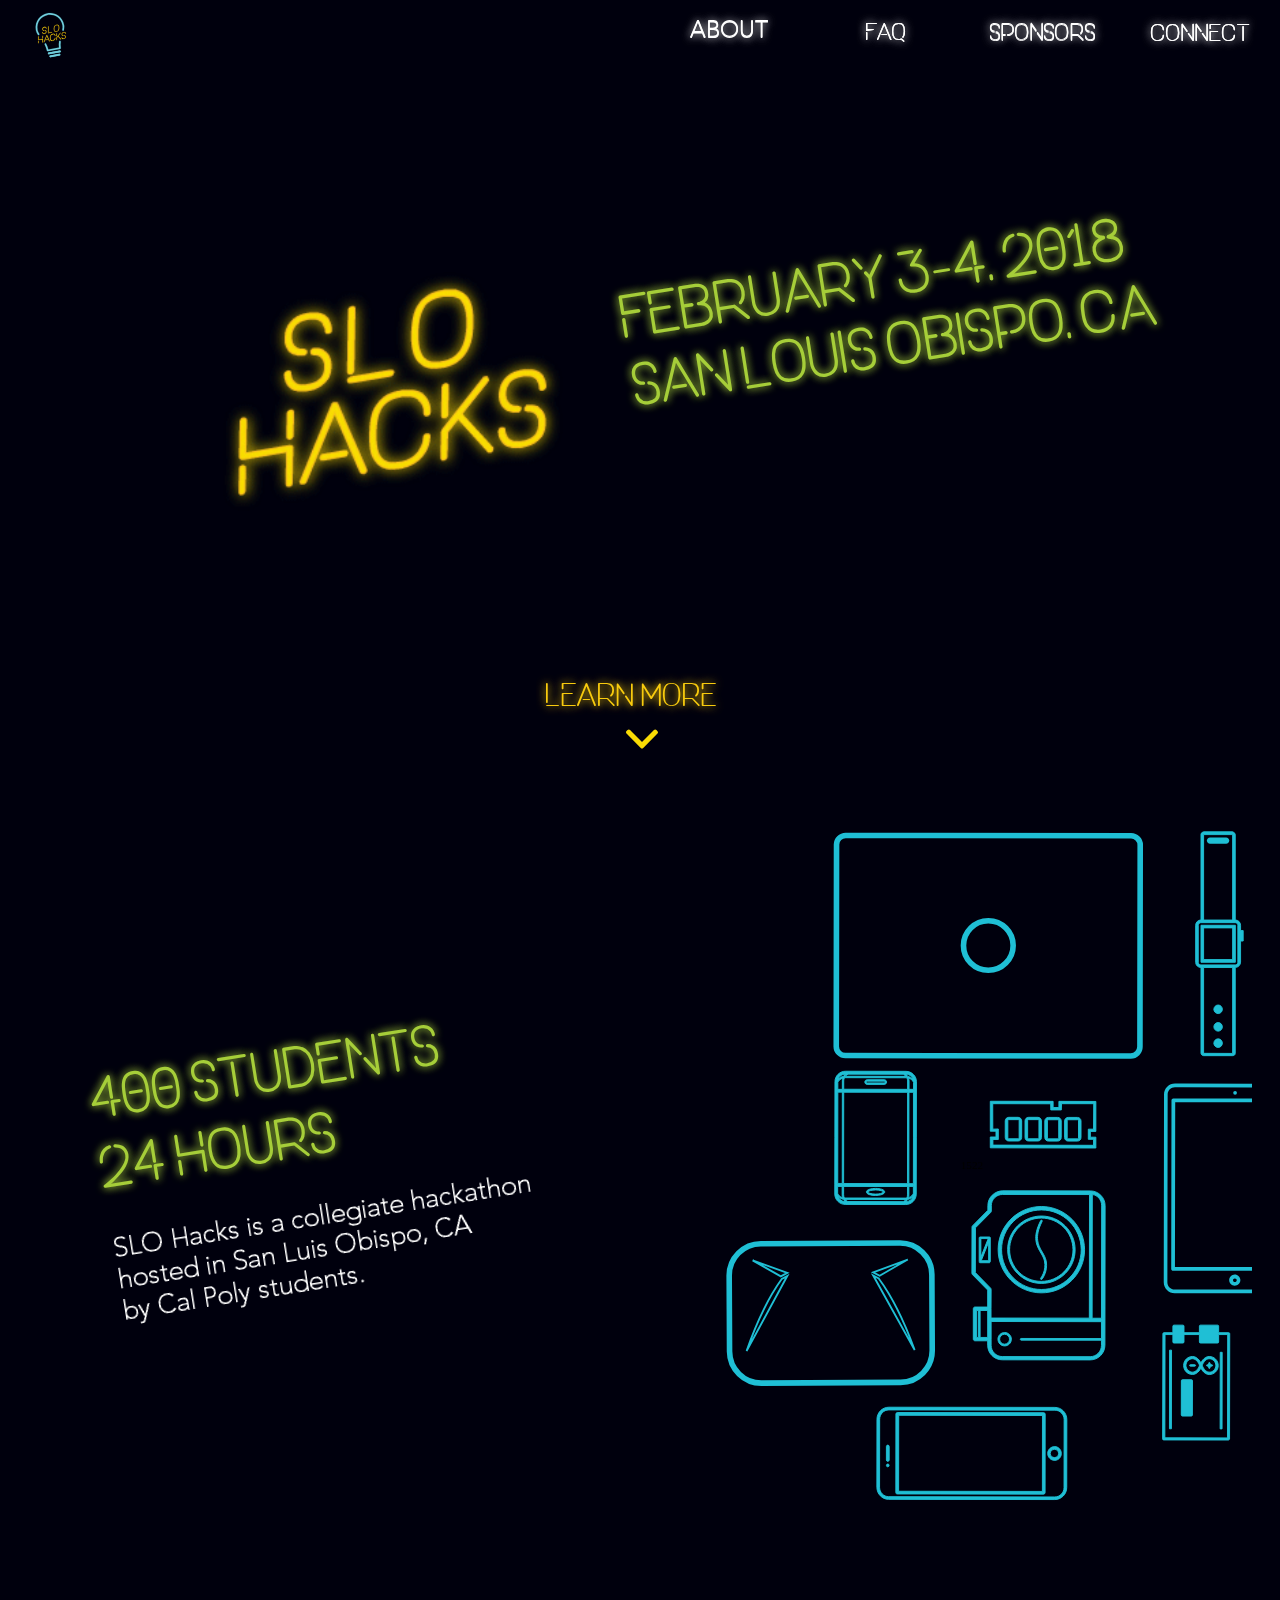
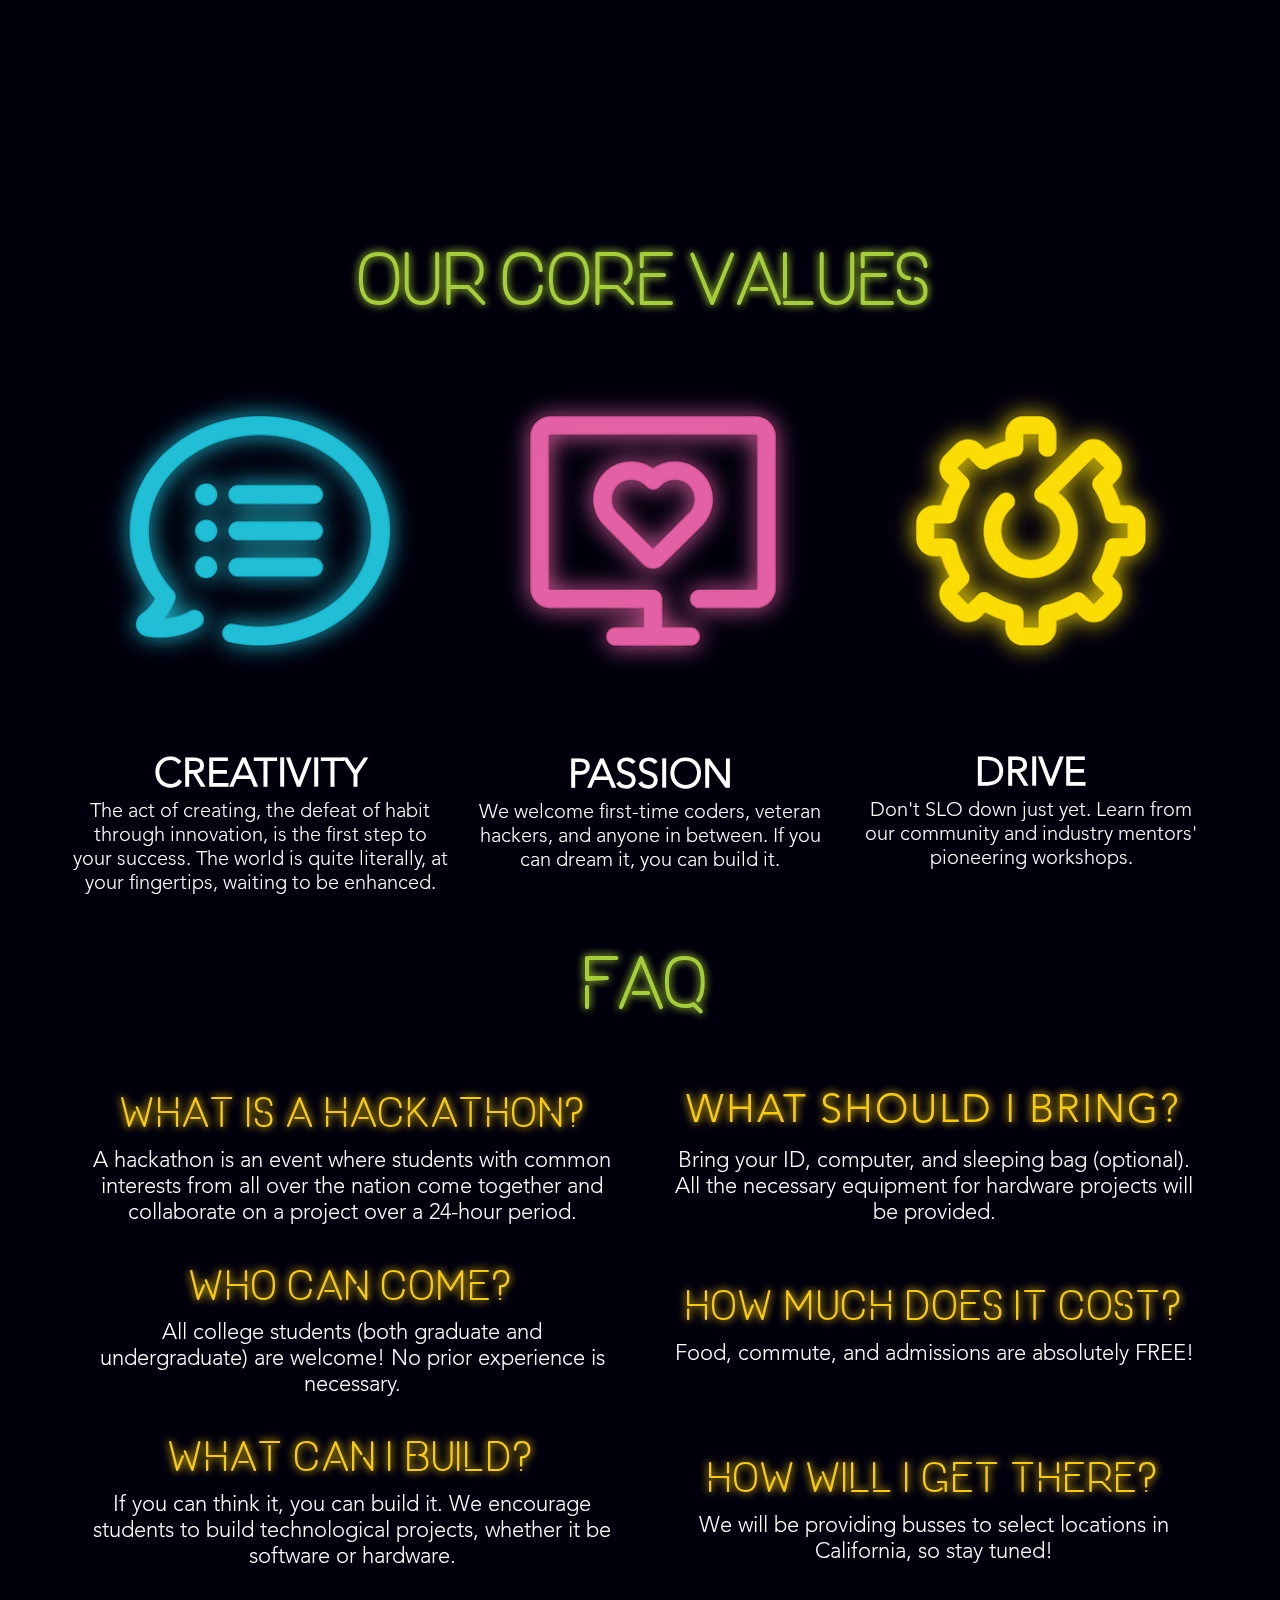
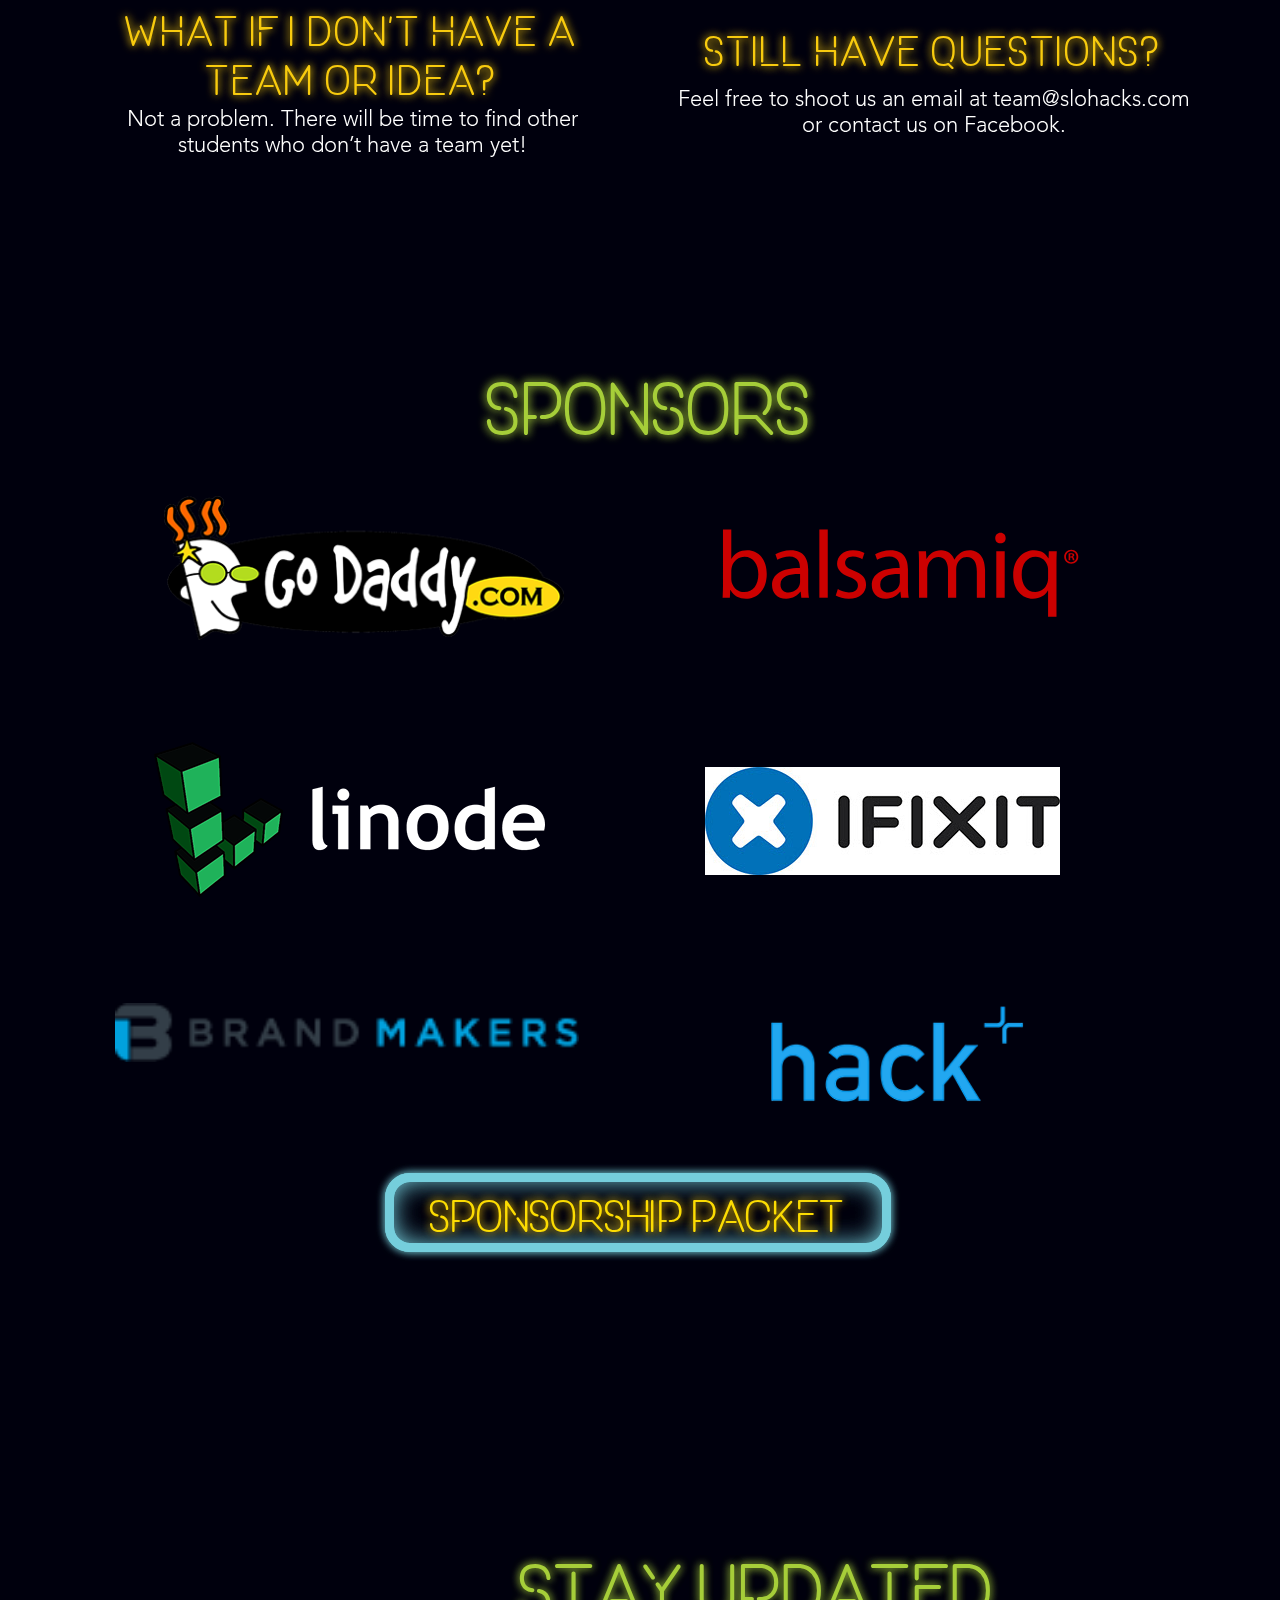
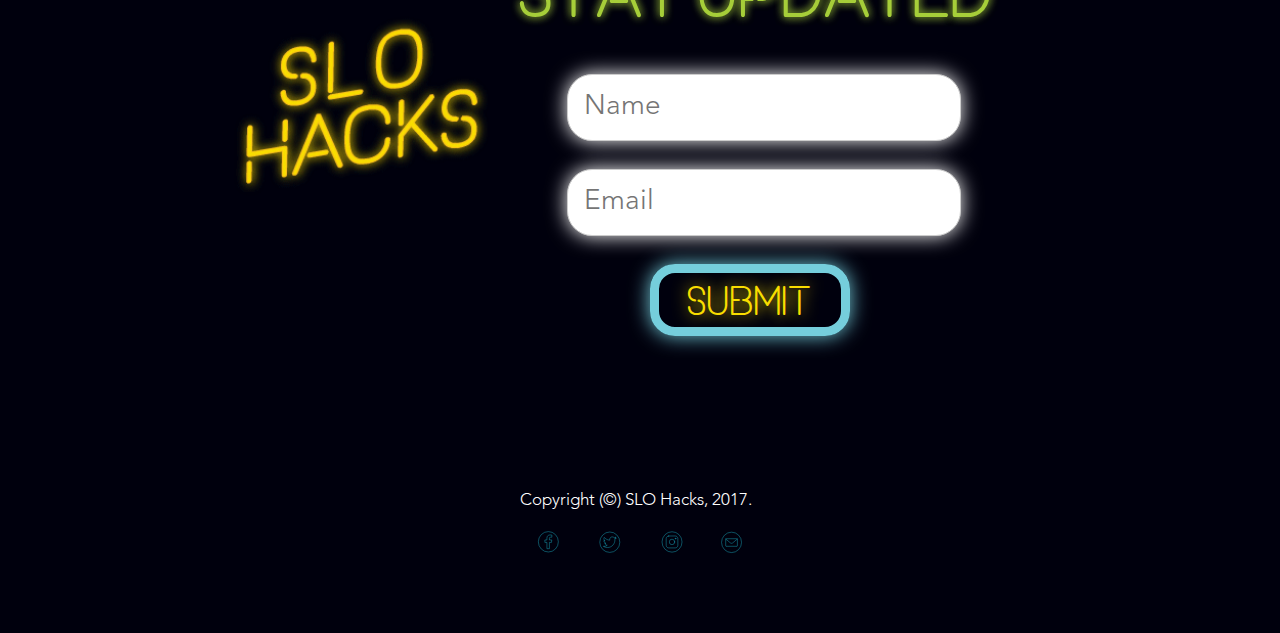
==== commit b896ece2: "push" ====
--- a/index.html
+++ b/index.html
@@ -254,6 +254,11 @@
 		</form>
 
     <style>
+    @media screen and (max-width: 600px) {
+      button {
+          padding-top: 4%;
+      }
+    }
 @font-face {
   font-family: "ONEDAY";
   src:url(fonts/ONEDAY.ttf);
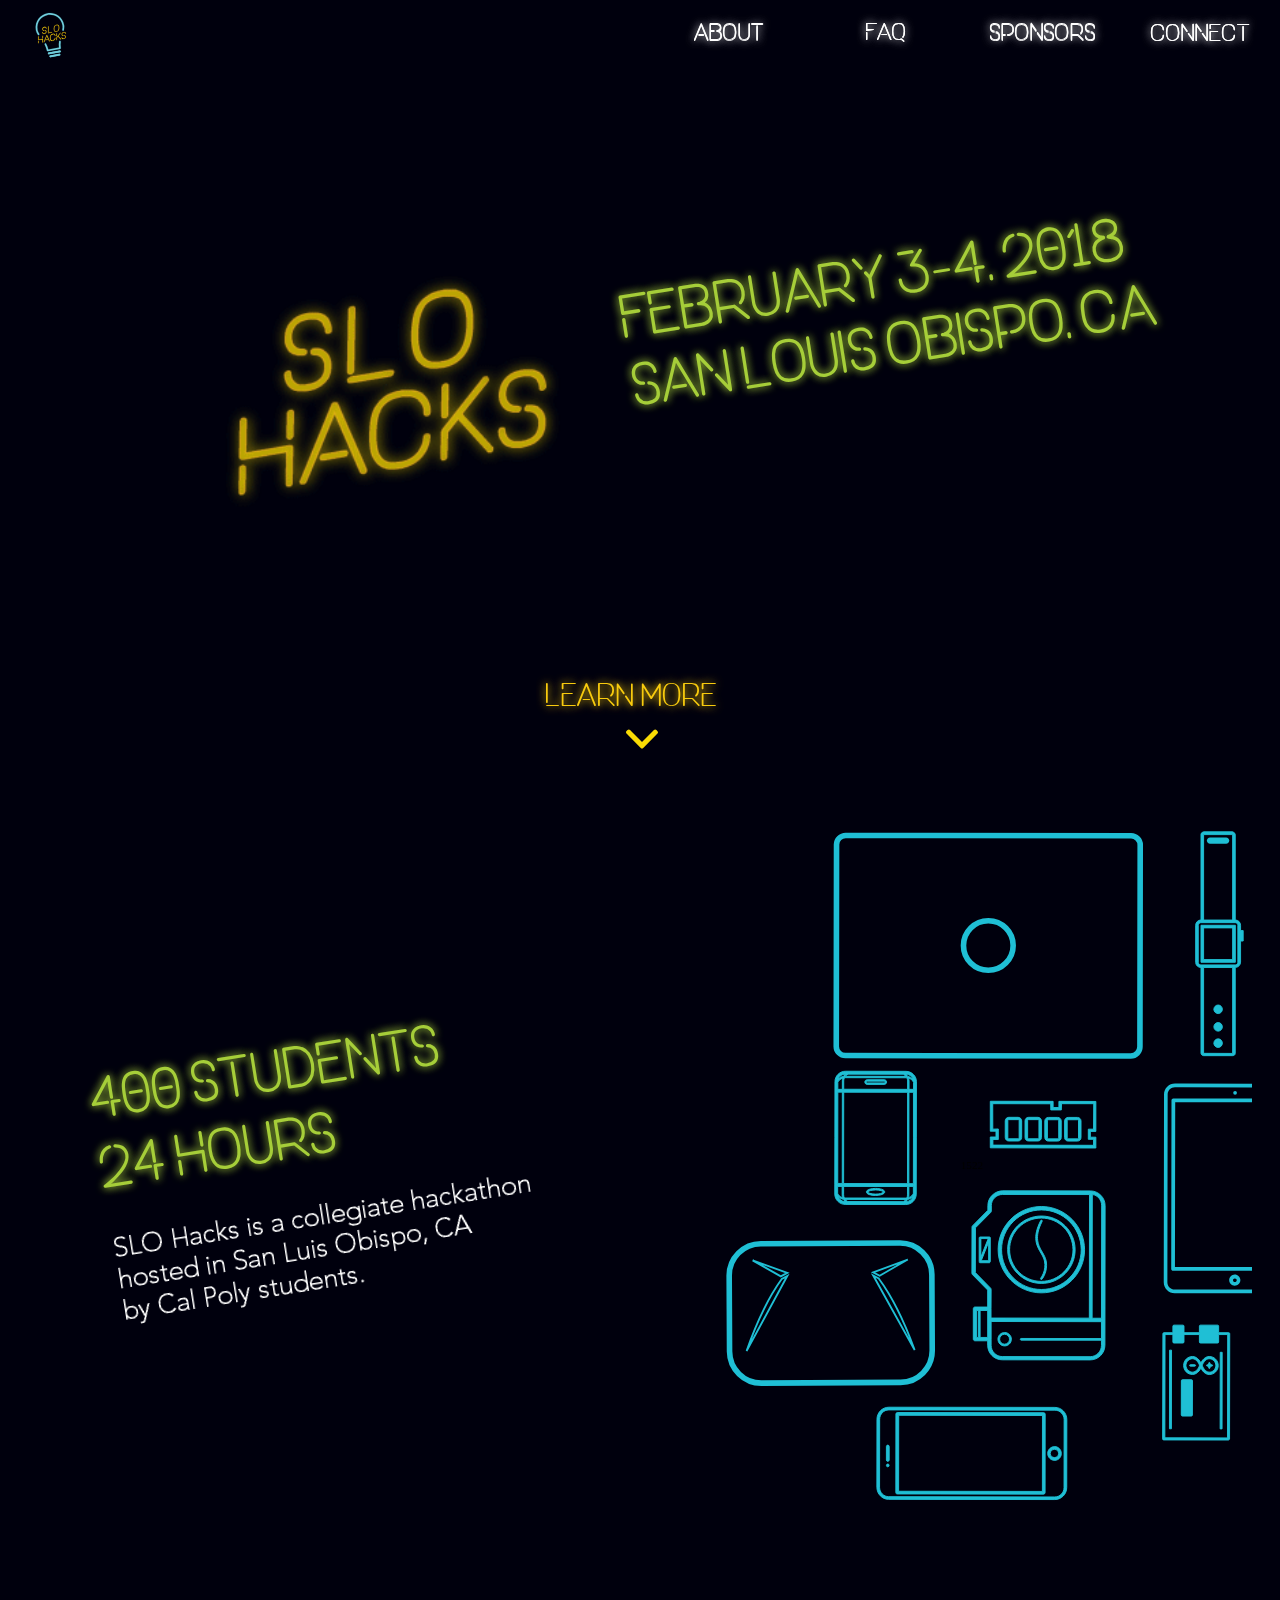
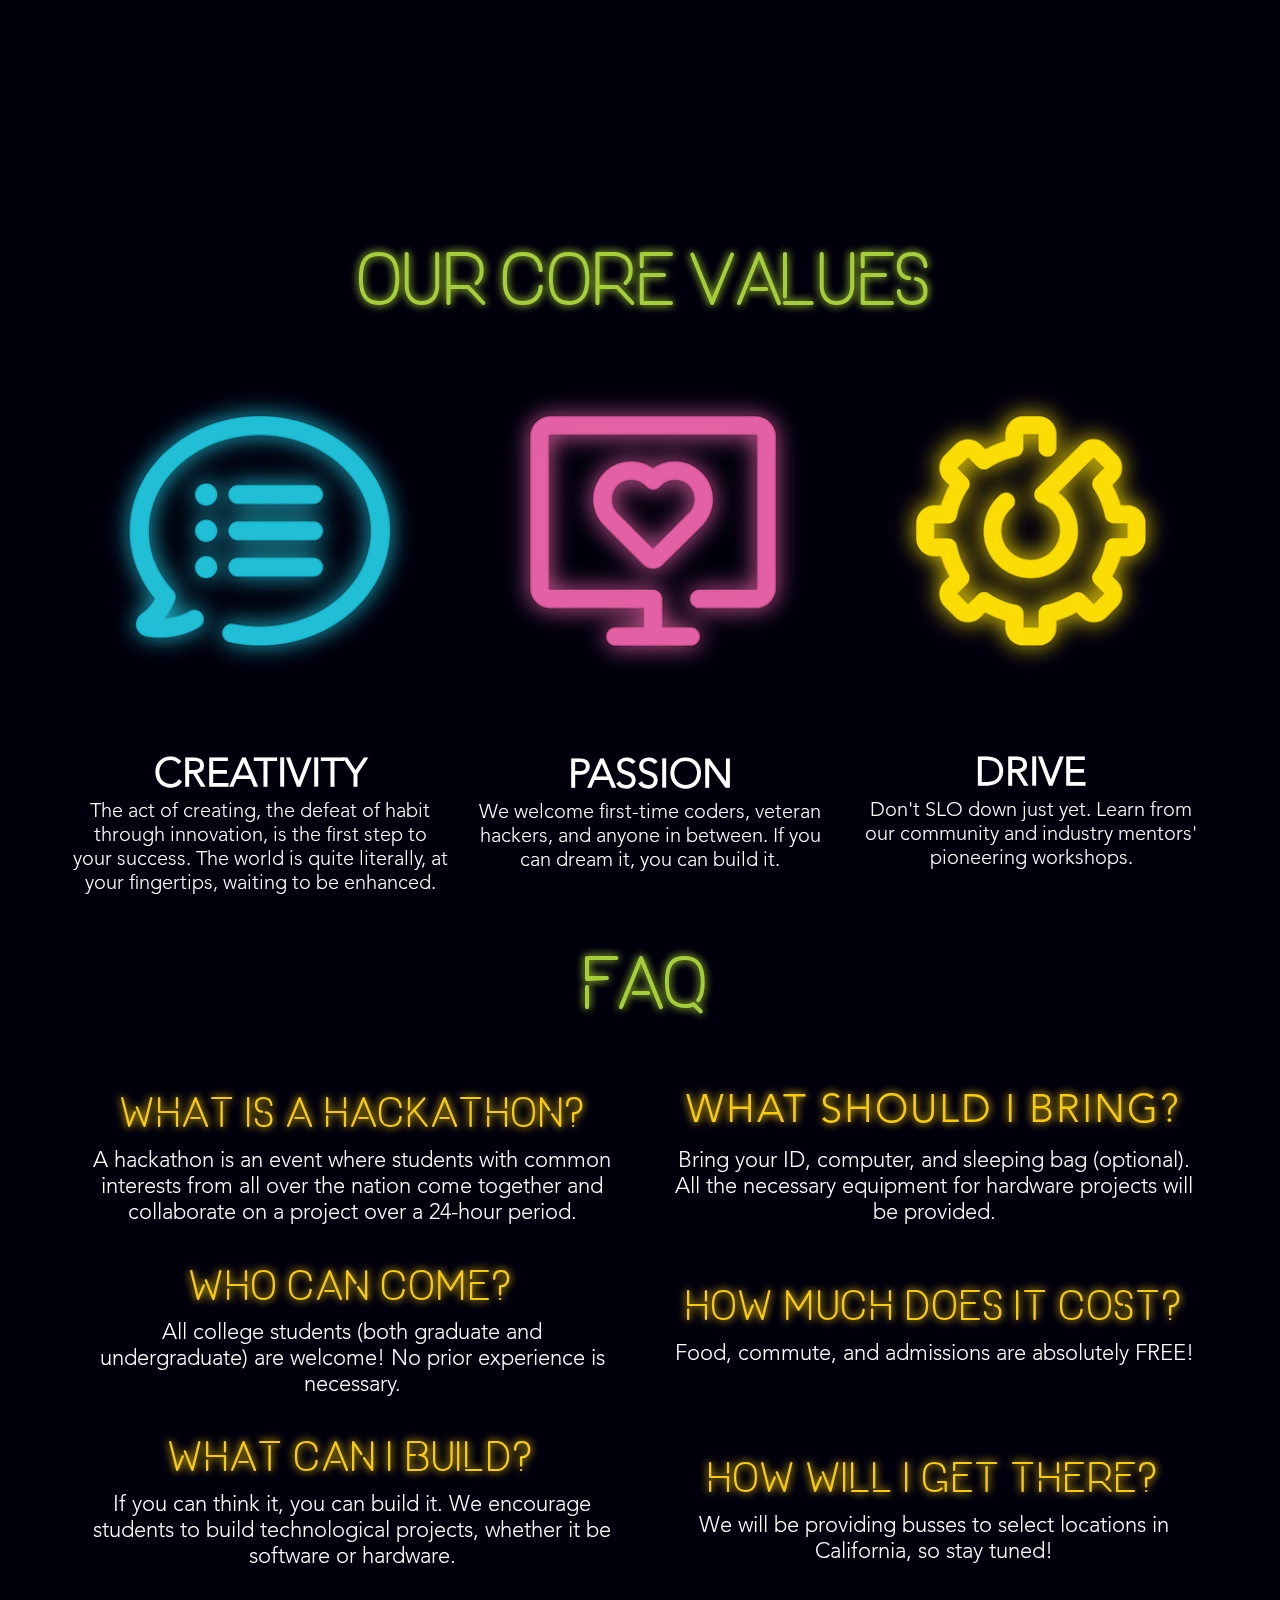
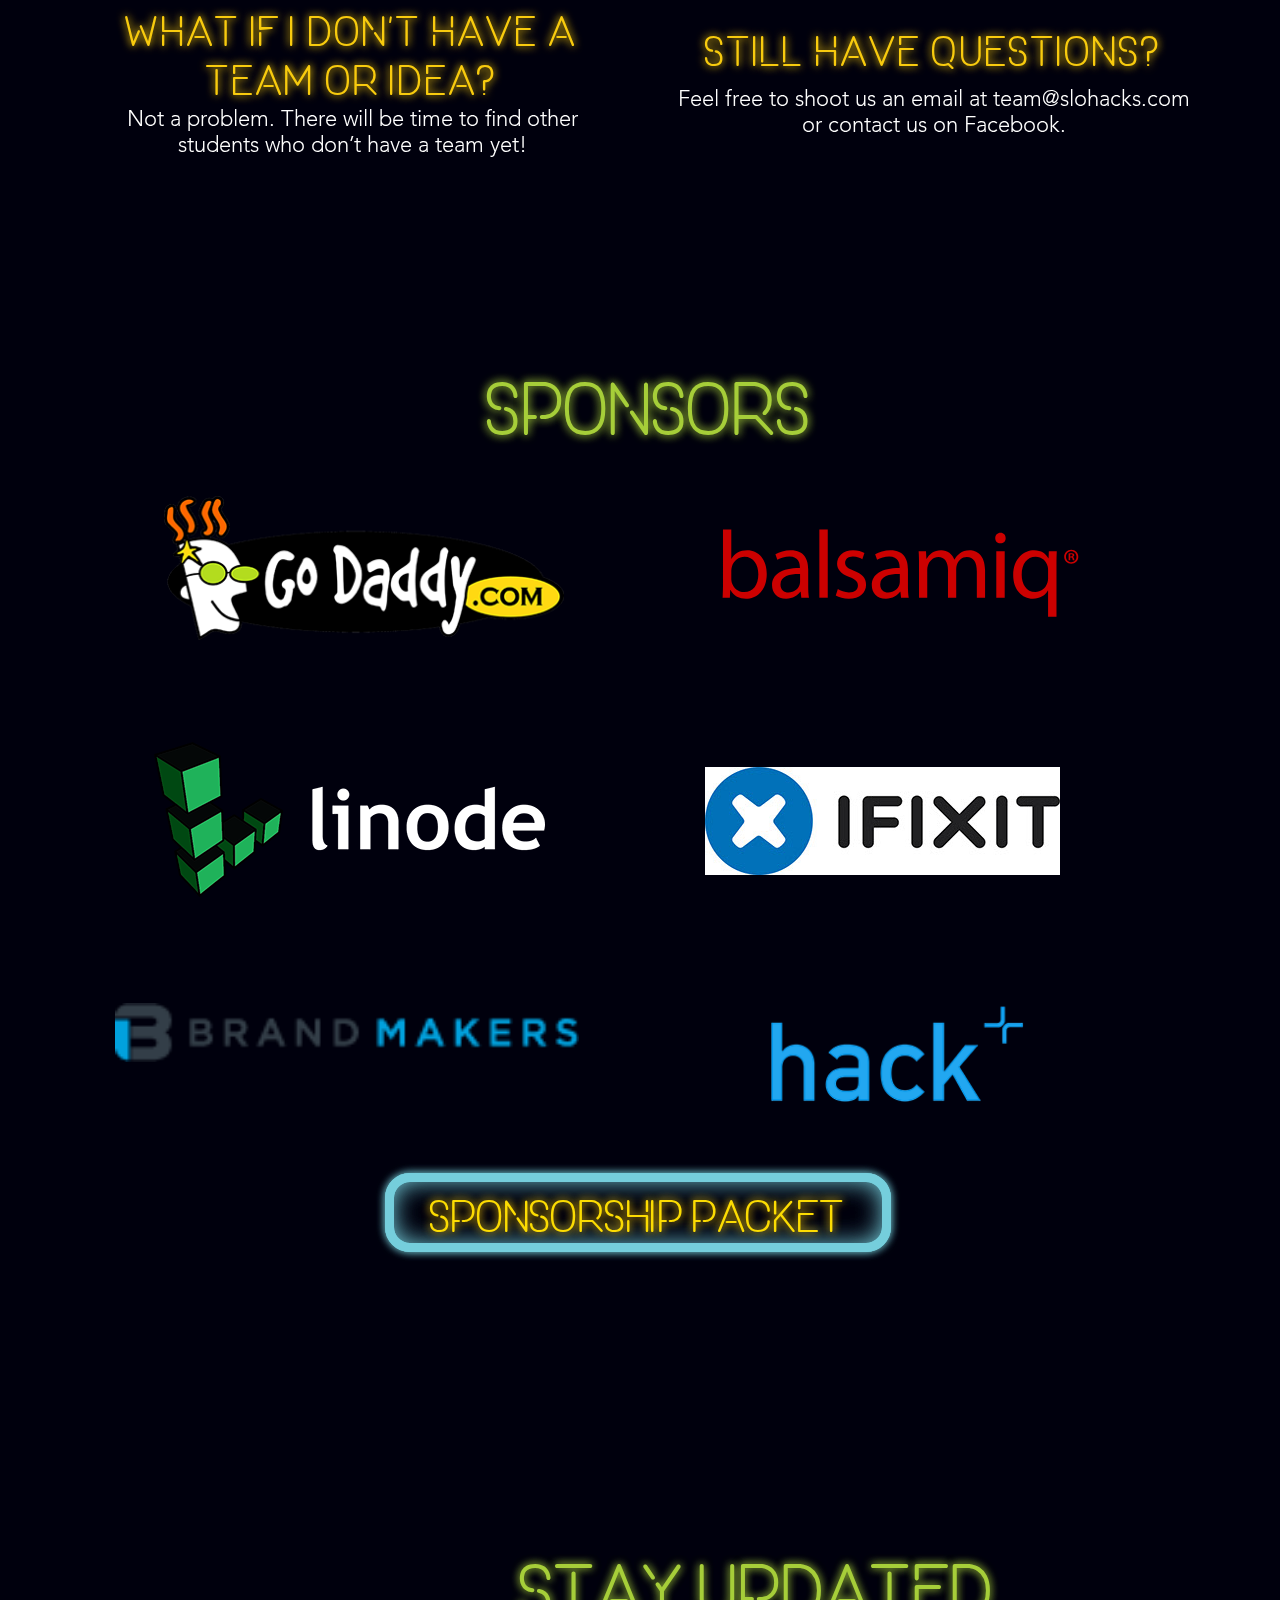
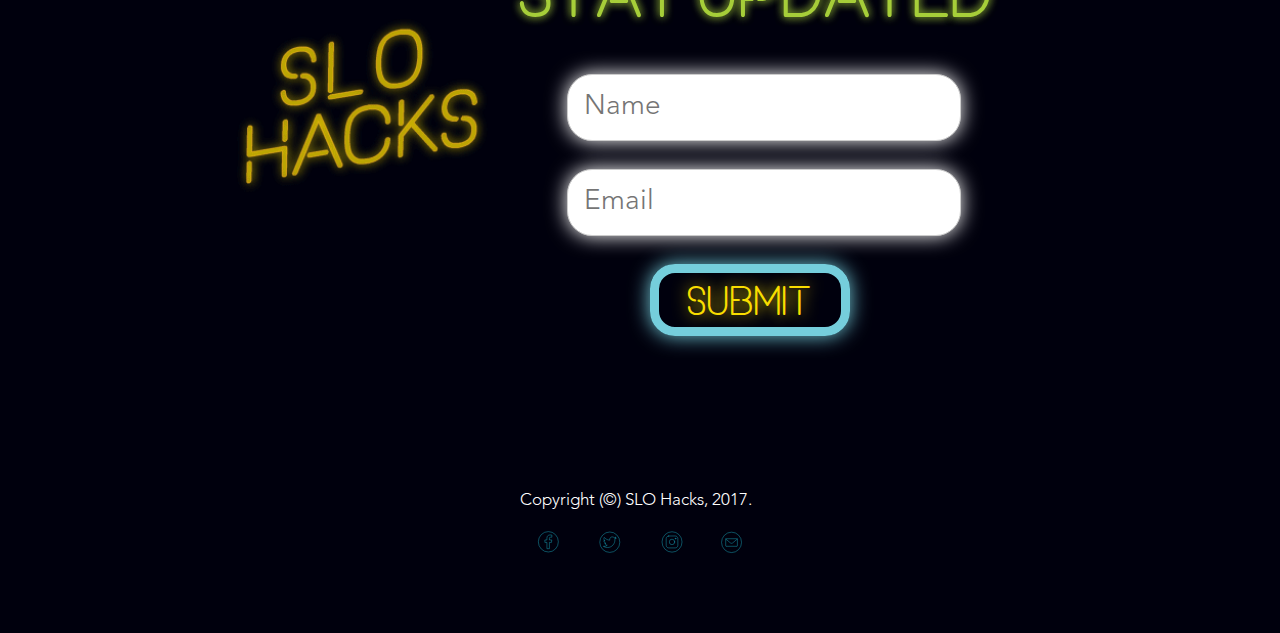
==== commit 9cd0004d: "push button changes and fix accordion content" ====
--- a/index.html
+++ b/index.html
@@ -54,8 +54,8 @@
       <div class="clearfix" id="u28870"><!-- group -->
        <div class="clearfix" id="u10608"><!-- group -->
         <div class="Button clearfix" id="buttonu9259"><!-- container box -->
-         <a class="nonblock nontext clearfix grpelem shared_content" id="u7426-4" href="index.html#u2152" data-content-guid="u7426-4_content"><!-- content --><h2 class="Nav_Global_Up1" id="u7426-2"><span class="Light-Upper" id="u7426"><p>ABOUt</p1></span></h2></a>
-         <a class="nonblock nontext clearfix ose_pre_init grpelem shared_content" id="u9208-4" href="index.html#u2152" data-content-guid="u9208-4_content"><!-- content --><h2 class="Nav_Global_Up1" id="u9208-2"><span class="Light-Upper" id="u9208"><p>ABOUt</p1></span></h2></a>
+         <a class="nonblock nontext clearfix grpelem shared_content" id="u7426-4" href="index.html#u2152" data-content-guid="u7426-4_content"><!-- content --><h2 class="Nav_Global_Up1" id="u7426-2"><span class="Light-Upper" id="u7426"><p1>ABOUt</p1></span></h2></a>
+         <a class="nonblock nontext clearfix ose_pre_init grpelem shared_content" id="u9208-4" href="index.html#u2152" data-content-guid="u9208-4_content"><!-- content --><h2 class="Nav_Global_Up1" id="u9208-2"><span class="Light-Upper" id="u9208"><p1>ABOUt</p1></span></h2></a>
         </div>
         <div class="Button clearfix" id="buttonu9292"><!-- container box -->
          <a class="nonblock nontext clearfix grpelem shared_content" id="u7434-4" href="index.html#u3655" data-content-guid="u7434-4_content"><!-- content --><h2 class="Nav_Global_Up1" id="u7434-2"><span class="Light-Upper" id="u7434"><p1>FAQ</p1></span></h2></a>
@@ -65,11 +65,11 @@
          <a class="nonblock nontext clearfix grpelem shared_content" id="u7430-4" href="index.html#u7985" data-content-guid="u7430-4_content"><!-- content --><h2 class="Nav_Global_Up1" id="u7430-2"><span class="Light-Upper" id="u7430"><p1>SPONSORS</p1></span></h2></a>
          <a class="nonblock nontext clearfix ose_pre_init grpelem shared_content" id="u9209-4" href="index.html#u7985" data-content-guid="u9209-4_content"><!-- content --><h2 class="Nav_Global_Up1" id="u9209-2"><span class="Light-Upper" id="u9209"><p1>SPONSORS</p1></span></h2></a>
         </div>
-       </div>
-       <div class="Button clearfix" id="buttonu28819"><!-- container box -->
+        <div class="Button clearfix" id="buttonu28819"><!-- container box -->
         <a class="nonblock nontext clearfix grpelem" id="u28821-4" href="index.html#u3289-4"><!-- content --><h2 class="Nav_Global_Up1" id="u28821-2"><span class="Light-Upper" id="u28821"><p1>CONNECT</p1></span></h2></a>
         <a class="nonblock nontext clearfix ose_pre_init grpelem" id="u28820-4" href="index.html#u3289-4"><!-- content --><h2 class="Nav_Global_Up1" id="u28820-2"><span class="Light-Upper" id="u28820"><p1>CONNECT</p1></span></h2></a>
        </div>
+      </div>
       </div>
      </div>
      <div class="clearfix colelem" id="pu733-4"><!-- group -->
@@ -232,7 +232,7 @@
      <div class="pointer_cursor Button clearfix ose_pre_init colelem" id="buttonu6984"><!-- container box -->
       <a class="block" target="_blank" href="assets/sponsor.pdf"><!-- Block link tag --></a>
       <div class="shadow rounded-corners ose_pre_init grpelem" id="u7653"><!-- simple frame --></div>
-      <a class="nonblock nontext shadow rounded-corners clearfix ose_pre_init grpelem" id="u5011-3" href="assets/sponsor.pdf" target="_blank"><!-- content --><p>&nbsp;</p></a>
+      <a class="nonblock nontext shadow rounded-corners clearfix ose_pre_init grpelem" id="u5011-3" href="assets/sponsor.pdf" target="_blank"><!-- content --></a>
       <a class="nonblock nontext clearfix ose_pre_init grpelem" id="u5336-4" href="assets/sponsor.pdf" target="_blank"><!-- content --><p1>SPONSORSHIP PACKET</p1></a>
      </div>
      <div class="clearfix colelem" id="pu3186"><!-- group -->
@@ -255,8 +255,8 @@
 
     <style>
     @media screen and (max-width: 600px) {
-      button {
-          padding-top: 4%;
+      .form-style-6 button {
+          padding-top: 4% !important;
       }
     }
 @font-face {
@@ -643,7 +643,7 @@
     <div class="pointer_cursor Button clearfix colelem shared_content" id="buttonu10614" data-content-guid="buttonu10614_content"><!-- container box -->
      <a class="block" target="_blank" href="assets/sponsor.pdf"><!-- Block link tag --></a>
      <div class="shadow rounded-corners clearfix grpelem" id="u10615"><!-- group -->
-      <a class="nonblock nontext shadow rounded-corners clearfix grpelem" id="u10617-3" href="assets/sponsor.pdf" target="_blank"><!-- content --><p>&nbsp;</p></a>
+      <a class="nonblock nontext shadow rounded-corners clearfix grpelem" id="u10617-3" href="assets/sponsor.pdf" target="_blank"><!-- content --></a>
       <a class="nonblock nontext clearfix grpelem" id="u10616-4" href="assets/sponsor.pdf" target="_blank"><!-- content --><p1>SPONSORSHIP PACKET</p1></a>
      </div>
     </div>
@@ -788,7 +788,7 @@
       <span class="browser_width placeholder" data-placeholder-for="u3752-3-bw_content"><!-- placeholder node --></span>
       <div class="browser_width" id="accordionu13240-bw">
        <ul class="AccordionWidget clearfix" id="accordionu13240"><!-- vertical box -->
-        <li class="AccordionPanel clearfix colelem100" id="u13241"><!-- vertical box --><div class="AccordionPanelTab rgba-background clearfix colelem100" id="u13259-3"><!-- content --><p class="shared_content" data-content-guid="u13259-3_0_content">&nbsp;</p></div><div class="AccordionPanelContent disn rgba-background clearfix colelem100" id="u13242"><!-- column --><div class="pointer_cursor Button clearfix colelem shared_content" id="buttonu13568" data-content-guid="buttonu13568_content"><!-- container box --><a class="block" href="index.html#u15133"><!-- Block link tag --></a><a class="nonblock nontext clearfix grpelem" id="u13570-4" href="index.html#u2152"><!-- content --><h2 class="Nav_Global_Up1" id="u13570-2"><span class="Light-Upper" id="u13570"><p>ABOUt</p1></span></h2></a><a class="nonblock nontext clearfix grpelem" id="u13569-4" href="index.html#u15133"><!-- content --><h2 class="Nav_Global_Up1" id="u13569-2"><span class="Light-Upper" id="u13569"><p>ABOUt</p1></span></h2></a></div><div class="pointer_cursor Button clearfix colelem shared_content" id="buttonu13577" data-content-guid="buttonu13577_content"><!-- container box --><a class="block" href="index.html#u15148"><!-- Block link tag --></a><a class="nonblock nontext clearfix grpelem" id="u13578-4" href="index.html#u3655"><!-- content --><h2 class="Nav_Global_Up1" id="u13578-2"><span class="Light-Upper" id="u13578"><p1>FAQ</p1></span></h2></a><a class="nonblock nontext clearfix grpelem" id="u13579-4" href="index.html#u15148"><!-- content --><h2 class="Nav_Global_Up1" id="u13579-2"><span class="Light-Upper" id="u13579"><p1>FAQ</p1></span></h2></a></div><div class="pointer_cursor Button clearfix colelem shared_content" id="buttonu13574" data-content-guid="buttonu13574_content"><!-- container box --><a class="block" href="index.html#u15146-4"><!-- Block link tag --></a><a class="nonblock nontext clearfix grpelem" id="u13576-4" href="index.html#u7985"><!-- content --><h2 class="Nav_Global_Up1" id="u13576-2"><span class="Light-Upper" id="u13576"><p1>SPONSORS</p1></span></h2></a><a class="nonblock nontext clearfix grpelem" id="u13575-4" href="index.html#u15146-4"><!-- content --><h2 class="Nav_Global_Up1" id="u13575-2"><span class="Light-Upper" id="u13575"><p1>SPONSORS</p1></span></h2></a></div><div class="pointer_cursor Button clearfix colelem shared_content" id="buttonu13571" data-content-guid="buttonu13571_content"><!-- container box --><a class="block" href="index.html#u15147-4"><!-- Block link tag --></a><a class="nonblock nontext clearfix grpelem" id="u13572-4" href="index.html#u3289-4"><!-- content --><h2 class="Nav_Global_Up1" id="u13572-2"><span class="Light-Upper" id="u13572"><p1>CONNECT</p1></span></h2></a><a class="nonblock nontext clearfix grpelem" id="u13573-4" href="index.html#u15147-4"><!-- content --><h2 class="Nav_Global_Up1" id="u13573-2"><span class="Light-Upper" id="u13573"><p1>CONNECT</p1></span></h2></a></div></div></li>
+        <li class="AccordionPanel clearfix colelem100" id="u13241"><!-- vertical box --><div class="AccordionPanelTab rgba-background clearfix colelem100" id="u13259-3"><!-- content --><p class="shared_content" data-content-guid="u13259-3_0_content">&nbsp;</p></div><div class="AccordionPanelContent disn rgba-background clearfix colelem100" id="u13242"><!-- column --><div class="pointer_cursor Button clearfix colelem shared_content" id="buttonu13568" data-content-guid="buttonu13568_content"><!-- container box --><a class="block" href="index.html#u15133"><!-- Block link tag --></a><a class="nonblock nontext clearfix grpelem" id="u13570-4" href="index.html#u2152"><!-- content --><h2 class="Nav_Global_Up1" id="u13570-2"><span class="Light-Upper" id="u13570"><p>ABOUt</p1></span></h2></a><a class="nonblock nontext clearfix grpelem" id="u13569-4" href="index.html#u15133"><!-- content --><h2 class="Nav_Global_Up1" id="u13569-2"><span class="Light-Upper" id="u13569"><p>ABOUt</p1></span></h2></a></div><div class="pointer_cursor Button clearfix colelem shared_content" id="buttonu13577" data-content-guid="buttonu13577_content"><!-- container box --><a class="block" href="index.html#u15148"><!-- Block link tag --></a><a class="nonblock nontext clearfix grpelem" id="u13578-4" href="index.html#u3655"><!-- content --><h2 class="Nav_Global_Up1" id="u13578-2"><span class="Light-Upper" id="u13578"><p1>FAQ</p1></span></h2></a><a class="nonblock nontext clearfix grpelem" id="u13579-4" href="index.html#u15148"><!-- content --><h2 class="Nav_Global_Up1" id="u13579-2"><span class="Light-Upper" id="u13579"><p1>FAQ</p1></span></h2></a></div><div class="pointer_cursor Button clearfix colelem shared_content" id="buttonu13574" data-content-guid="buttonu13574_content"><!-- container box --><a class="block" href="index.html#u15146-4"><!-- Block link tag --></a><a class="nonblock nontext clearfix grpelem" id="u13576-4" href="index.html#u7985"><!-- content --><h2 class="Nav_Global_Up1" id="u13576-2"><span class="Light-Upper" id="u13576"><p1>SPONSORS</p1></span></h2></a><a class="nonblock nontext clearfix grpelem" id="u13575-4" href="index.html#u15146-4"><!-- content --><h2 class="Nav_Global_Up1" id="u13575-2"><span class="Light-Upper" id="u13575"><p1>SPONSORS</p1></span></h2></a></div><div class="pointer_cursor Button clearfix colelem shared_content" id="buttonu13571" data-content-guid="buttonu13571_content"><!-- container box --><a class="block" href="index.html#u15147-4"><!-- Block link tag --></a><a class="nonblock nontext clearfix grpelem" id="u13572-4" href="index.html#u3289-4"><!-- content --><h2 class="Nav_Global_Up1" id="u13572-2"><span class="Light-Upper" id="u13572"><br></br><p1>CONNECT</p1></span></h2></a><a class="nonblock nontext clearfix grpelem" id="u13573-4" href="index.html#u15147-4"><!-- content --><h2 class="Nav_Global_Up1" id="u13573-2"><span class="Light-Upper" id="u13573"><br></br><p1>CONNECT</p1></span></h2></a></div></div></li>
        </ul>
       </div>
       <a class="nonblock nontext clip_frame temp_no_id shared_content" href="index.html" data-orig-id="u15871" data-content-guid="u15871_content"><!-- svg --><img class="svg svg_mar temp_no_id temp_no_img_src" data-orig-src="images/logo.svg?crc=184304379" onload="this.style.height=(this.offsetWidth*69.71428571428574/61)+'px'" alt="" data-mu-svgfallback="images/logo_poster_.png?crc=3825379800" data-image-width="61" data-image-height="70" data-orig-id="u15867" src="images/blank.gif?crc=4208392903"/></a>
@@ -1081,7 +1081,7 @@
      <div class="pointer_cursor Button clearfix colelem" id="buttonu13997"><!-- container box -->
       <a class="block" target="_blank" href="assets/sponsor.pdf"><!-- Block link tag --></a>
       <div class="shadow rounded-corners clearfix grpelem" id="u14000"><!-- group -->
-       <a class="nonblock nontext shadow rounded-corners clearfix grpelem" id="u13999-3" href="assets/sponsor.pdf" target="_blank"><!-- content --><p>&nbsp;</p></a>
+       <a class="nonblock nontext shadow rounded-corners clearfix grpelem" id="u13999-3" href="assets/sponsor.pdf" target="_blank"><!-- content --></a>
        <a class="nonblock nontext clearfix grpelem" id="u13998-4" href="assets/sponsor.pdf" target="_blank"><!-- content --><p1>SPONSORSHIP PACKET</p1></a>
       </div>
      </div>
@@ -1267,7 +1267,7 @@
       <div class="shadow rounded-corners grpelem" id="u15126"><!-- simple frame -->
        <div class="fluid_height_spacer"></div>
       </div>
-      <a class="nonblock nontext shadow rounded-corners clearfix grpelem" id="u15127-3" href="assets/sponsor.pdf" target="_blank"><!-- content --><p>&nbsp;</p></a>
+      <a class="nonblock nontext shadow rounded-corners clearfix grpelem" id="u15127-3" href="assets/sponsor.pdf" target="_blank"><!-- content --></a>
      </div>
      <div class="clearfix colelem" id="pu15144"><!-- group -->
       <div class="clip_frame grpelem" id="u15144"><!-- image -->
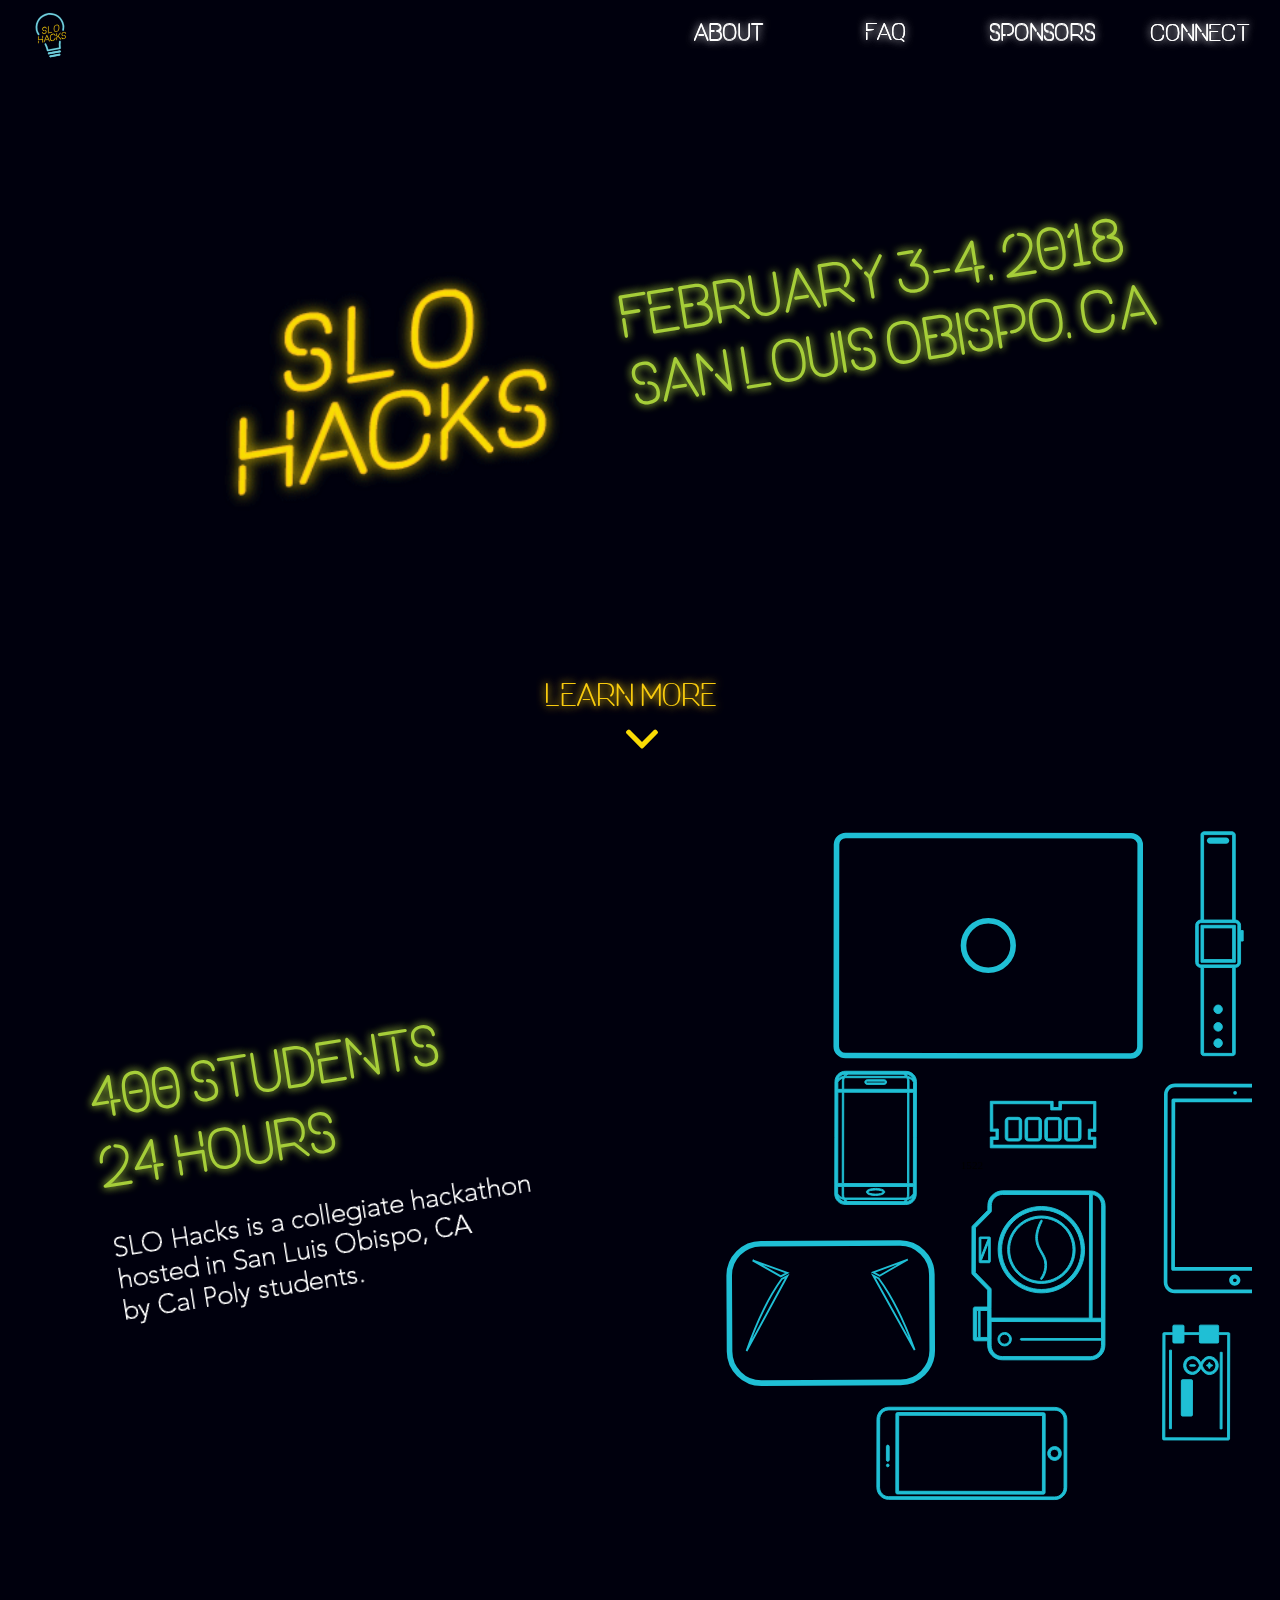
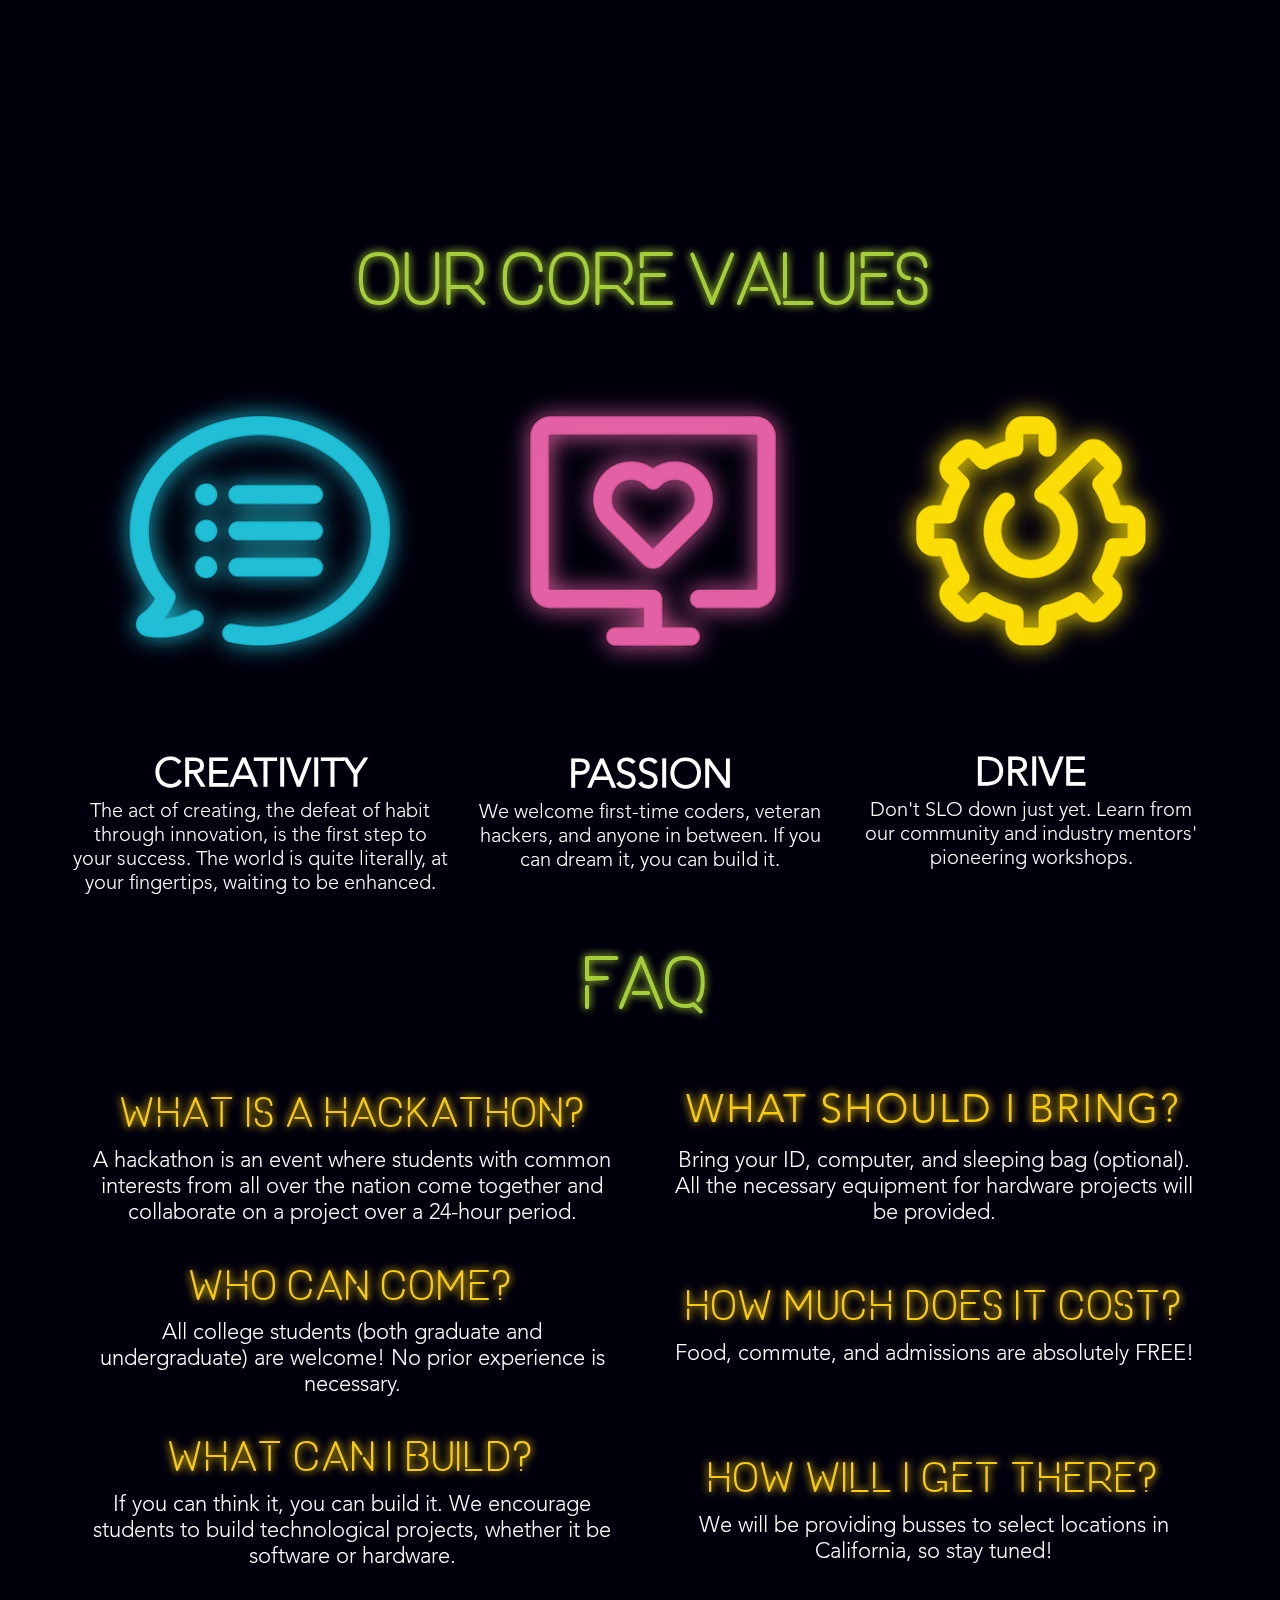
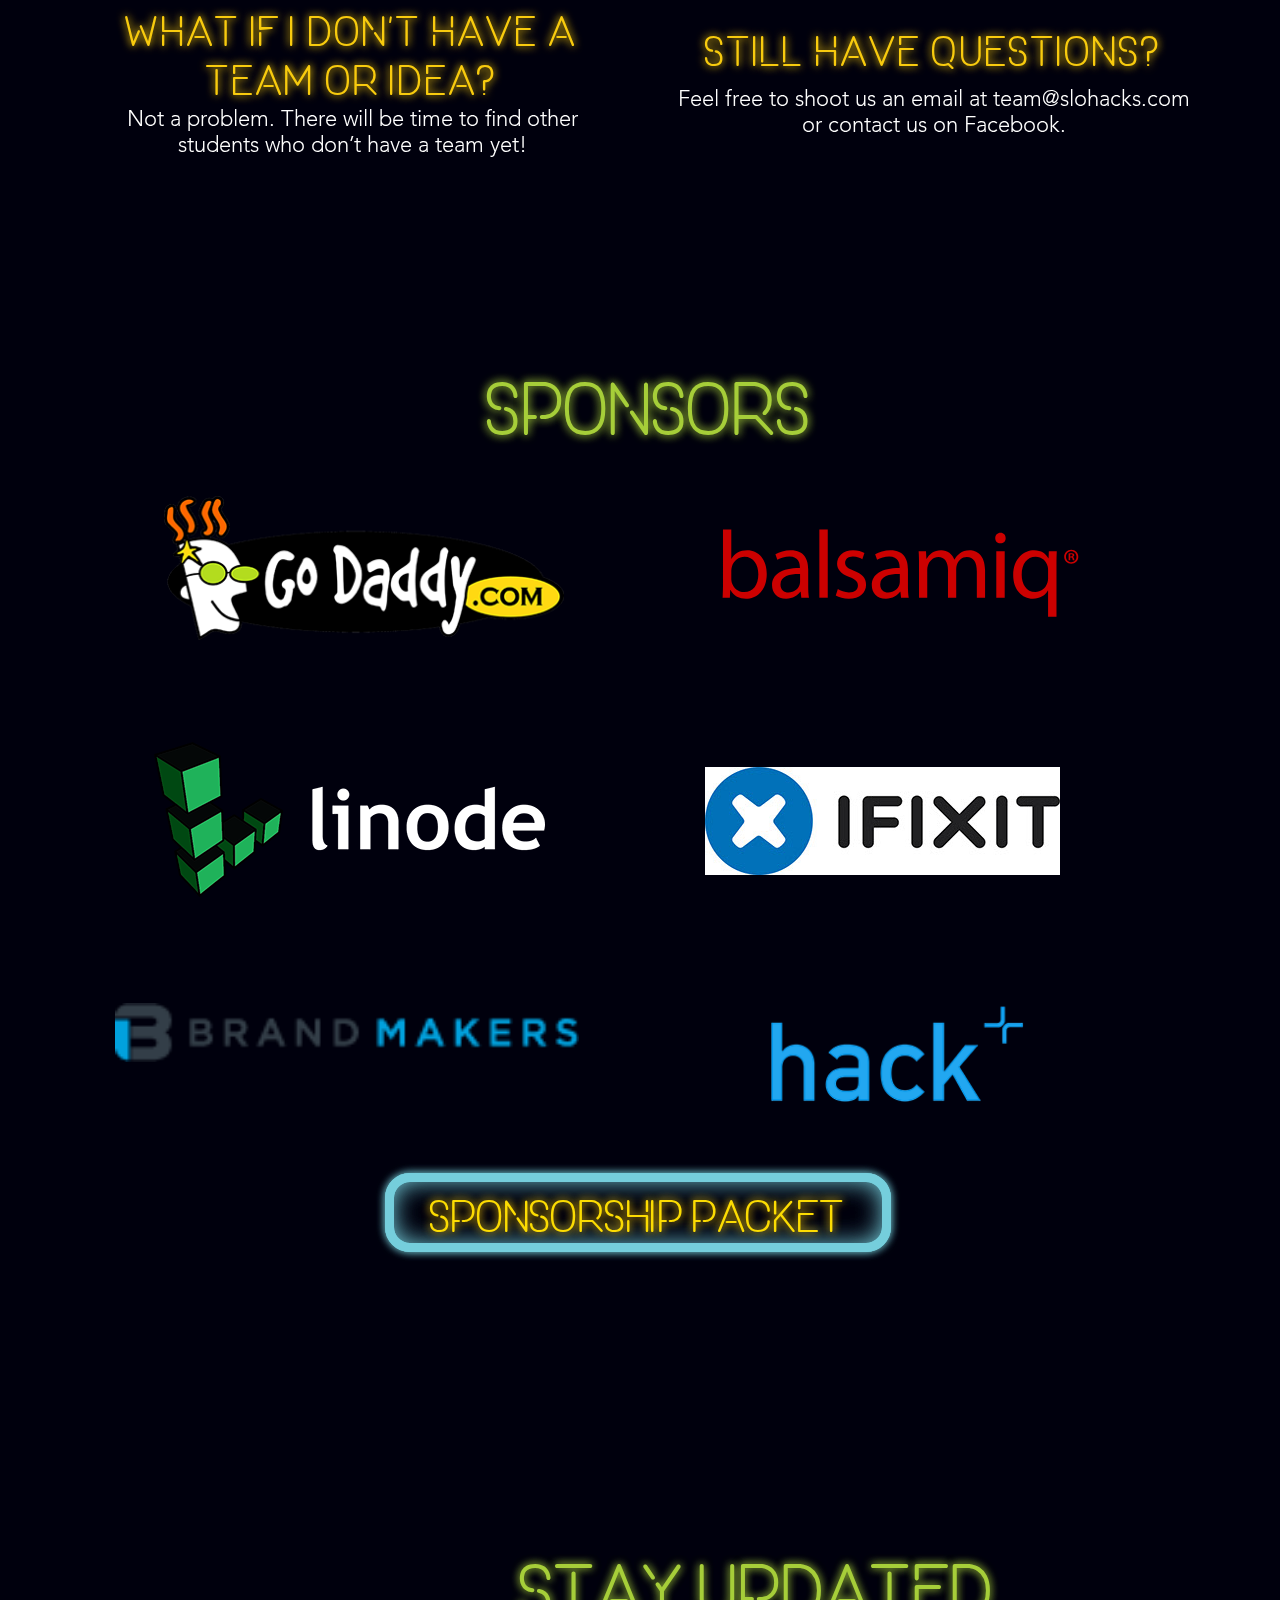
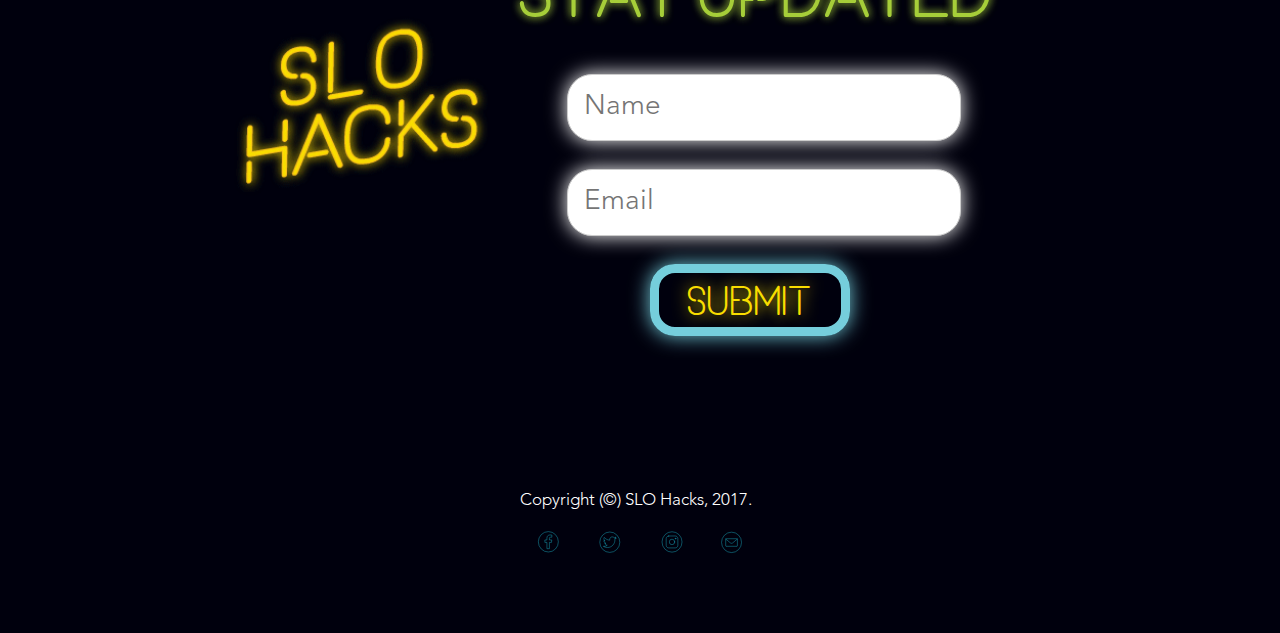
==== commit b12423c6: "change again" ====
--- a/index.html
+++ b/index.html
@@ -788,7 +788,7 @@
       <span class="browser_width placeholder" data-placeholder-for="u3752-3-bw_content"><!-- placeholder node --></span>
       <div class="browser_width" id="accordionu13240-bw">
        <ul class="AccordionWidget clearfix" id="accordionu13240"><!-- vertical box -->
-        <li class="AccordionPanel clearfix colelem100" id="u13241"><!-- vertical box --><div class="AccordionPanelTab rgba-background clearfix colelem100" id="u13259-3"><!-- content --><p class="shared_content" data-content-guid="u13259-3_0_content">&nbsp;</p></div><div class="AccordionPanelContent disn rgba-background clearfix colelem100" id="u13242"><!-- column --><div class="pointer_cursor Button clearfix colelem shared_content" id="buttonu13568" data-content-guid="buttonu13568_content"><!-- container box --><a class="block" href="index.html#u15133"><!-- Block link tag --></a><a class="nonblock nontext clearfix grpelem" id="u13570-4" href="index.html#u2152"><!-- content --><h2 class="Nav_Global_Up1" id="u13570-2"><span class="Light-Upper" id="u13570"><p>ABOUt</p1></span></h2></a><a class="nonblock nontext clearfix grpelem" id="u13569-4" href="index.html#u15133"><!-- content --><h2 class="Nav_Global_Up1" id="u13569-2"><span class="Light-Upper" id="u13569"><p>ABOUt</p1></span></h2></a></div><div class="pointer_cursor Button clearfix colelem shared_content" id="buttonu13577" data-content-guid="buttonu13577_content"><!-- container box --><a class="block" href="index.html#u15148"><!-- Block link tag --></a><a class="nonblock nontext clearfix grpelem" id="u13578-4" href="index.html#u3655"><!-- content --><h2 class="Nav_Global_Up1" id="u13578-2"><span class="Light-Upper" id="u13578"><p1>FAQ</p1></span></h2></a><a class="nonblock nontext clearfix grpelem" id="u13579-4" href="index.html#u15148"><!-- content --><h2 class="Nav_Global_Up1" id="u13579-2"><span class="Light-Upper" id="u13579"><p1>FAQ</p1></span></h2></a></div><div class="pointer_cursor Button clearfix colelem shared_content" id="buttonu13574" data-content-guid="buttonu13574_content"><!-- container box --><a class="block" href="index.html#u15146-4"><!-- Block link tag --></a><a class="nonblock nontext clearfix grpelem" id="u13576-4" href="index.html#u7985"><!-- content --><h2 class="Nav_Global_Up1" id="u13576-2"><span class="Light-Upper" id="u13576"><p1>SPONSORS</p1></span></h2></a><a class="nonblock nontext clearfix grpelem" id="u13575-4" href="index.html#u15146-4"><!-- content --><h2 class="Nav_Global_Up1" id="u13575-2"><span class="Light-Upper" id="u13575"><p1>SPONSORS</p1></span></h2></a></div><div class="pointer_cursor Button clearfix colelem shared_content" id="buttonu13571" data-content-guid="buttonu13571_content"><!-- container box --><a class="block" href="index.html#u15147-4"><!-- Block link tag --></a><a class="nonblock nontext clearfix grpelem" id="u13572-4" href="index.html#u3289-4"><!-- content --><h2 class="Nav_Global_Up1" id="u13572-2"><span class="Light-Upper" id="u13572"><br></br><p1>CONNECT</p1></span></h2></a><a class="nonblock nontext clearfix grpelem" id="u13573-4" href="index.html#u15147-4"><!-- content --><h2 class="Nav_Global_Up1" id="u13573-2"><span class="Light-Upper" id="u13573"><br></br><p1>CONNECT</p1></span></h2></a></div></div></li>
+        <li class="AccordionPanel clearfix colelem100" id="u13241"><!-- vertical box --><div class="AccordionPanelTab rgba-background clearfix colelem100" id="u13259-3"><!-- content --><p class="shared_content" data-content-guid="u13259-3_0_content">&nbsp;</p></div><div class="AccordionPanelContent disn rgba-background clearfix colelem100" id="u13242"><!-- column --><div class="pointer_cursor Button clearfix colelem shared_content" id="buttonu13568" data-content-guid="buttonu13568_content"><!-- container box --><a class="block" href="index.html#u15133"><!-- Block link tag --></a><a class="nonblock nontext clearfix grpelem" id="u13570-4" href="index.html#u2152"><!-- content --><h2 class="Nav_Global_Up1" id="u13570-2"><span class="Light-Upper" id="u13570"><p>ABOUt</p1></span></h2></a><a class="nonblock nontext clearfix grpelem" id="u13569-4" href="index.html#u15133"><!-- content --><h2 class="Nav_Global_Up1" id="u13569-2"><span class="Light-Upper" id="u13569"><p>ABOUt</p1></span></h2></a></div><div class="pointer_cursor Button clearfix colelem shared_content" id="buttonu13577" data-content-guid="buttonu13577_content"><!-- container box --><a class="block" href="index.html#u15148"><!-- Block link tag --></a><a class="nonblock nontext clearfix grpelem" id="u13578-4" href="index.html#u3655"><!-- content --><h2 class="Nav_Global_Up1" id="u13578-2"><span class="Light-Upper" id="u13578"><p1>FAQ</p1></span></h2></a><a class="nonblock nontext clearfix grpelem" id="u13579-4" href="index.html#u15148"><!-- content --><h2 class="Nav_Global_Up1" id="u13579-2"><span class="Light-Upper" id="u13579"><p1>FAQ</p1></span></h2></a></div><div class="pointer_cursor Button clearfix colelem shared_content" id="buttonu13574" data-content-guid="buttonu13574_content"><!-- container box --><a class="block" href="index.html#u15146-4"><!-- Block link tag --></a><a class="nonblock nontext clearfix grpelem" id="u13576-4" href="index.html#u7985"><!-- content --><h2 class="Nav_Global_Up1" id="u13576-2"><span class="Light-Upper" id="u13576"><p1>SPONSORS</p1></span></h2></a><a class="nonblock nontext clearfix grpelem" id="u13575-4" href="index.html#u15146-4"><!-- content --><h2 class="Nav_Global_Up1" id="u13575-2"><span class="Light-Upper" id="u13575"><p1>SPONSORS</p1></span></h2></a></div><div class="pointer_cursor Button clearfix colelem shared_content" id="buttonu13571" data-content-guid="buttonu13571_content"><!-- container box --><a class="block" href="index.html#u15147-4"><!-- Block link tag --></a><a class="nonblock nontext clearfix grpelem" id="u13572-4" href="index.html#u3289-4"><!-- content --><h2 class="Nav_Global_Up1" id="u13572-2"><span class="Light-Upper" id="u13572"><br><p1>CONNECT</p1></span></h2></a><a class="nonblock nontext clearfix grpelem" id="u13573-4" href="index.html#u15147-4"><!-- content --><h2 class="Nav_Global_Up1" id="u13573-2"><span class="Light-Upper" id="u13573"><br><p1>CONNECT</p1></span></h2></a></div></div></li>
        </ul>
       </div>
       <a class="nonblock nontext clip_frame temp_no_id shared_content" href="index.html" data-orig-id="u15871" data-content-guid="u15871_content"><!-- svg --><img class="svg svg_mar temp_no_id temp_no_img_src" data-orig-src="images/logo.svg?crc=184304379" onload="this.style.height=(this.offsetWidth*69.71428571428574/61)+'px'" alt="" data-mu-svgfallback="images/logo_poster_.png?crc=3825379800" data-image-width="61" data-image-height="70" data-orig-id="u15867" src="images/blank.gif?crc=4208392903"/></a>
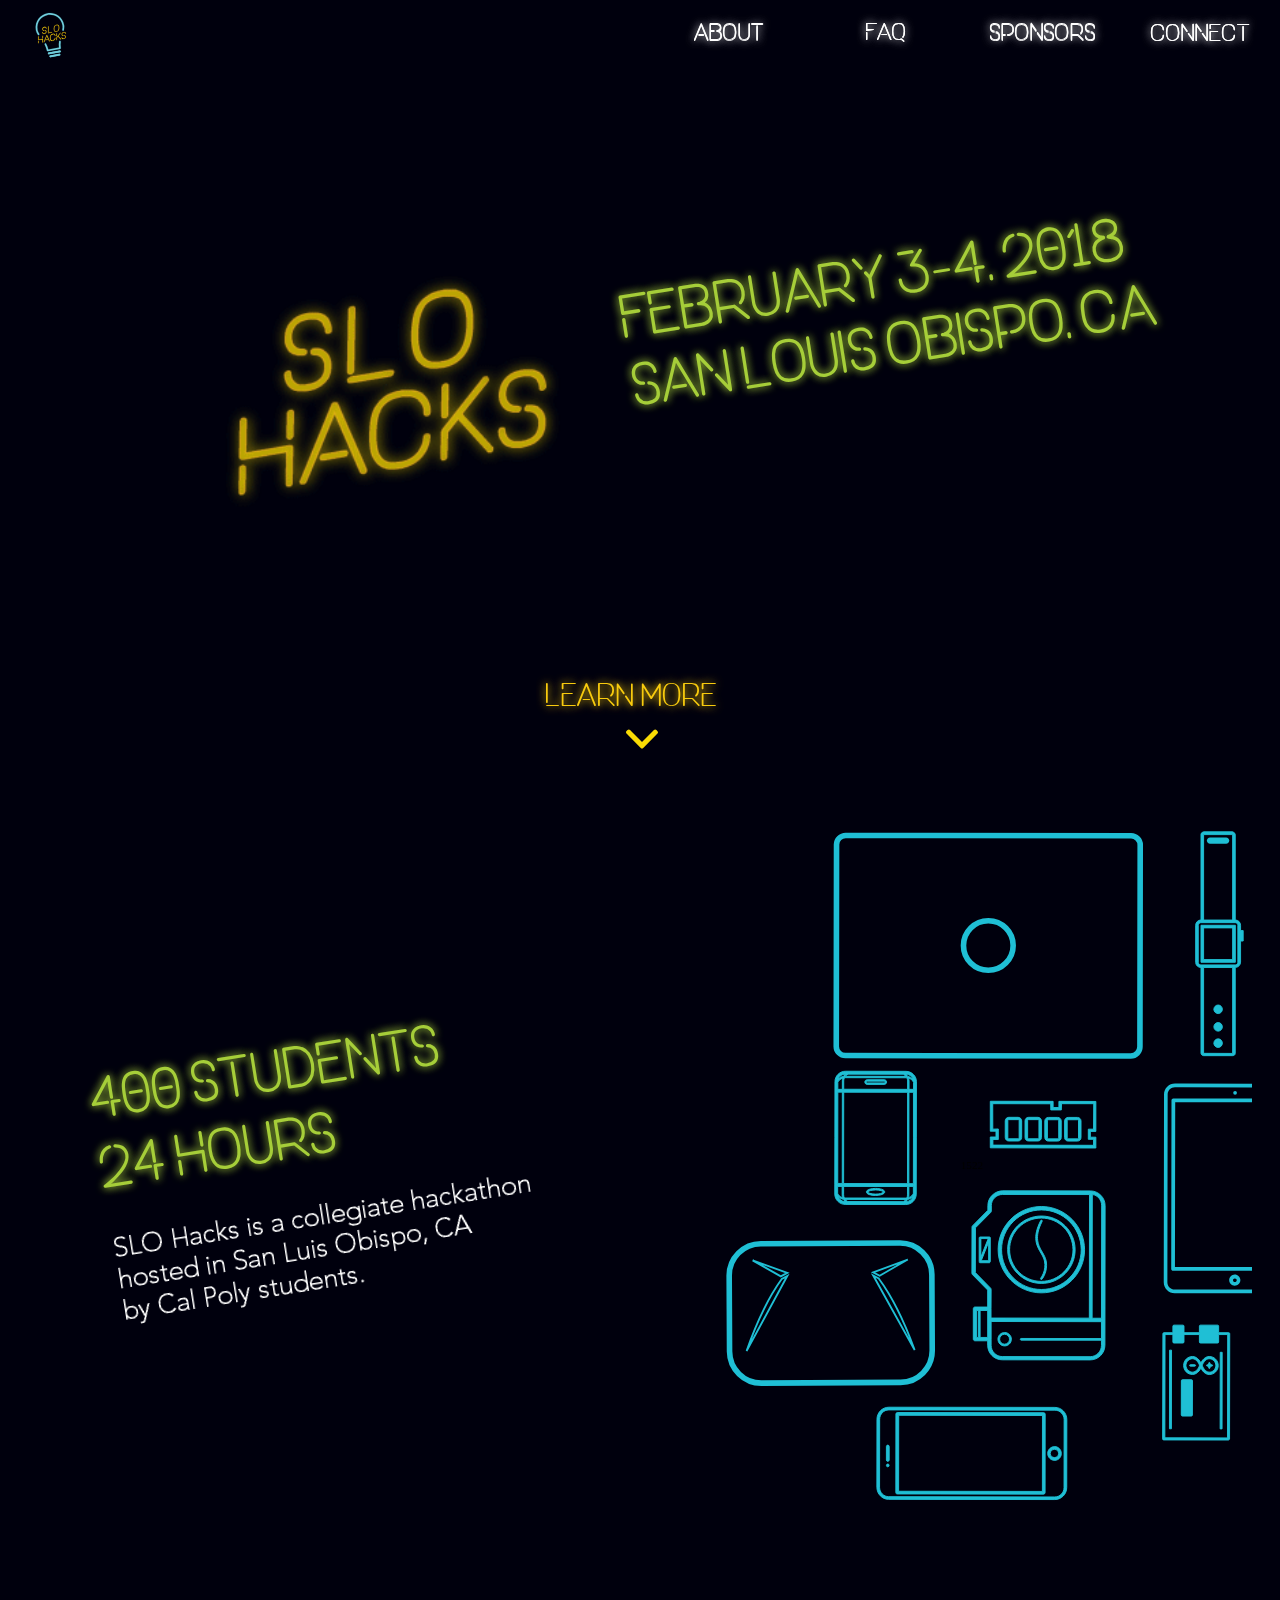
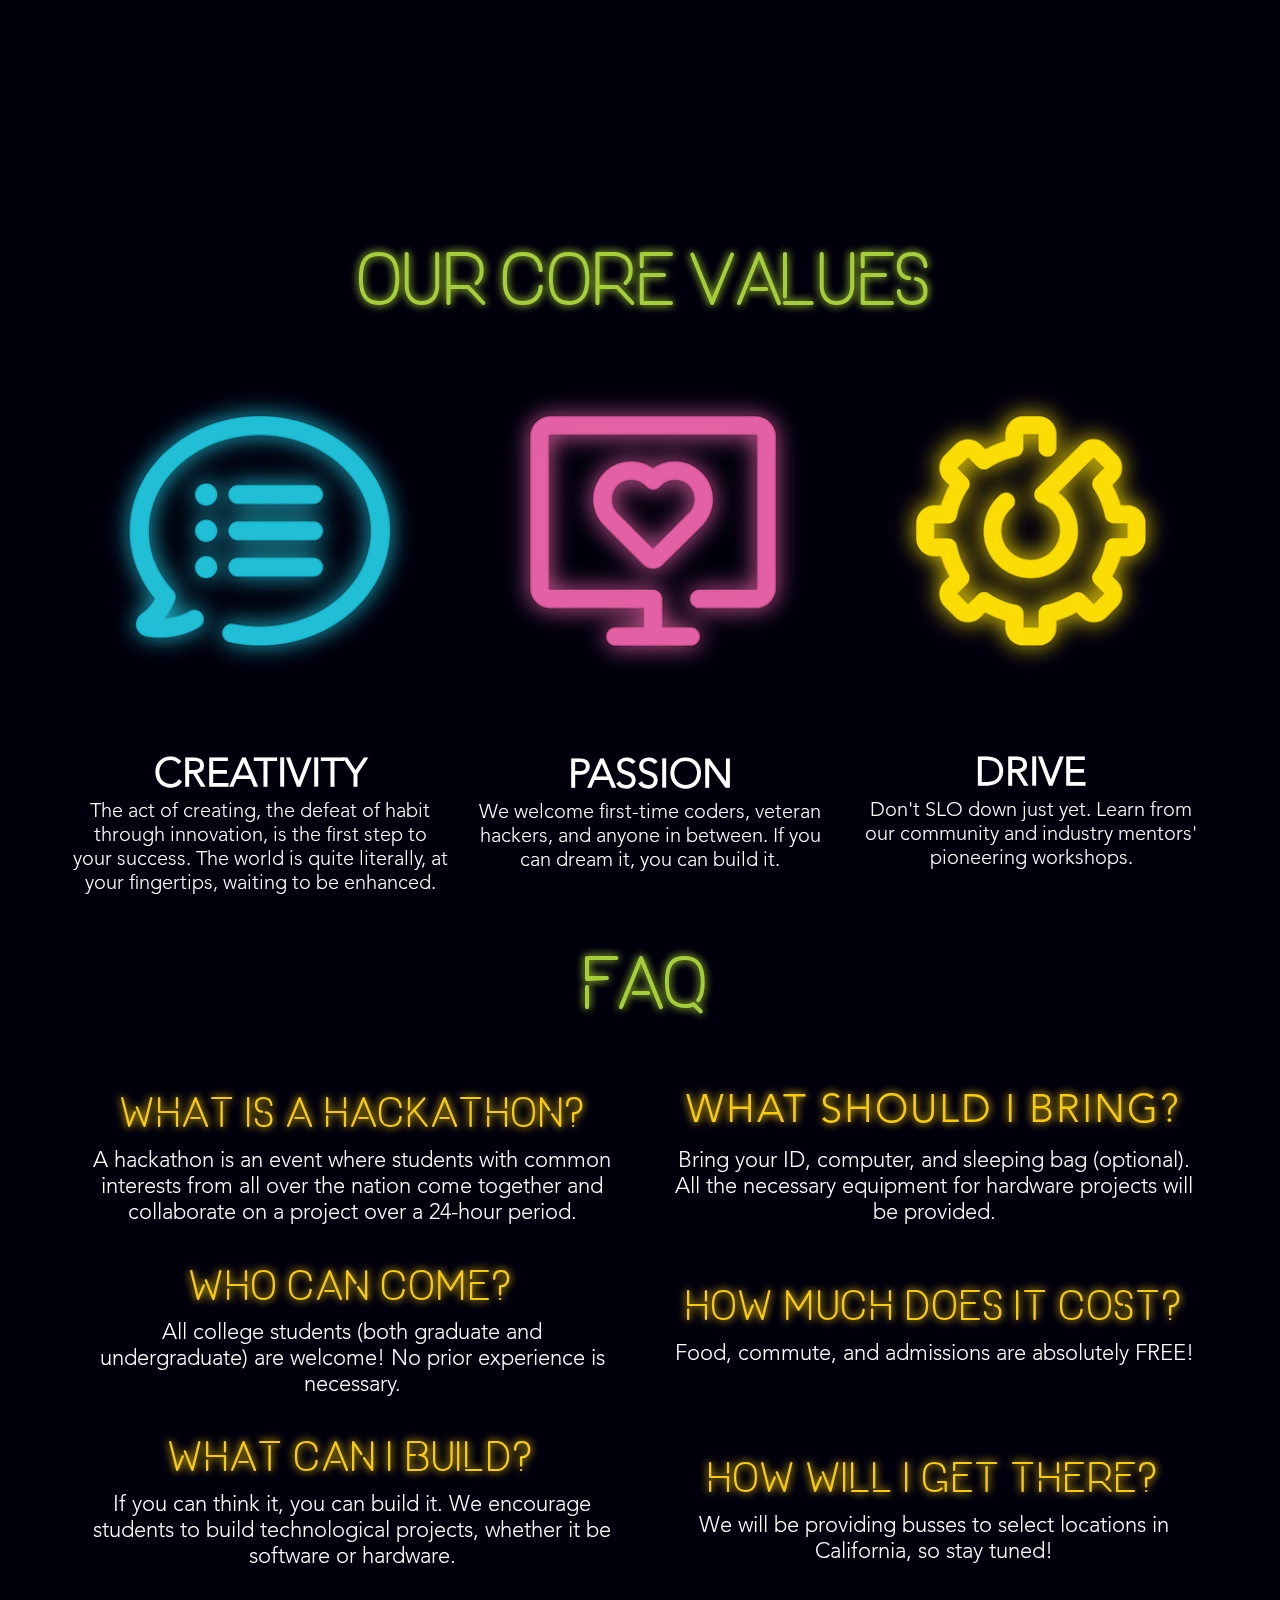
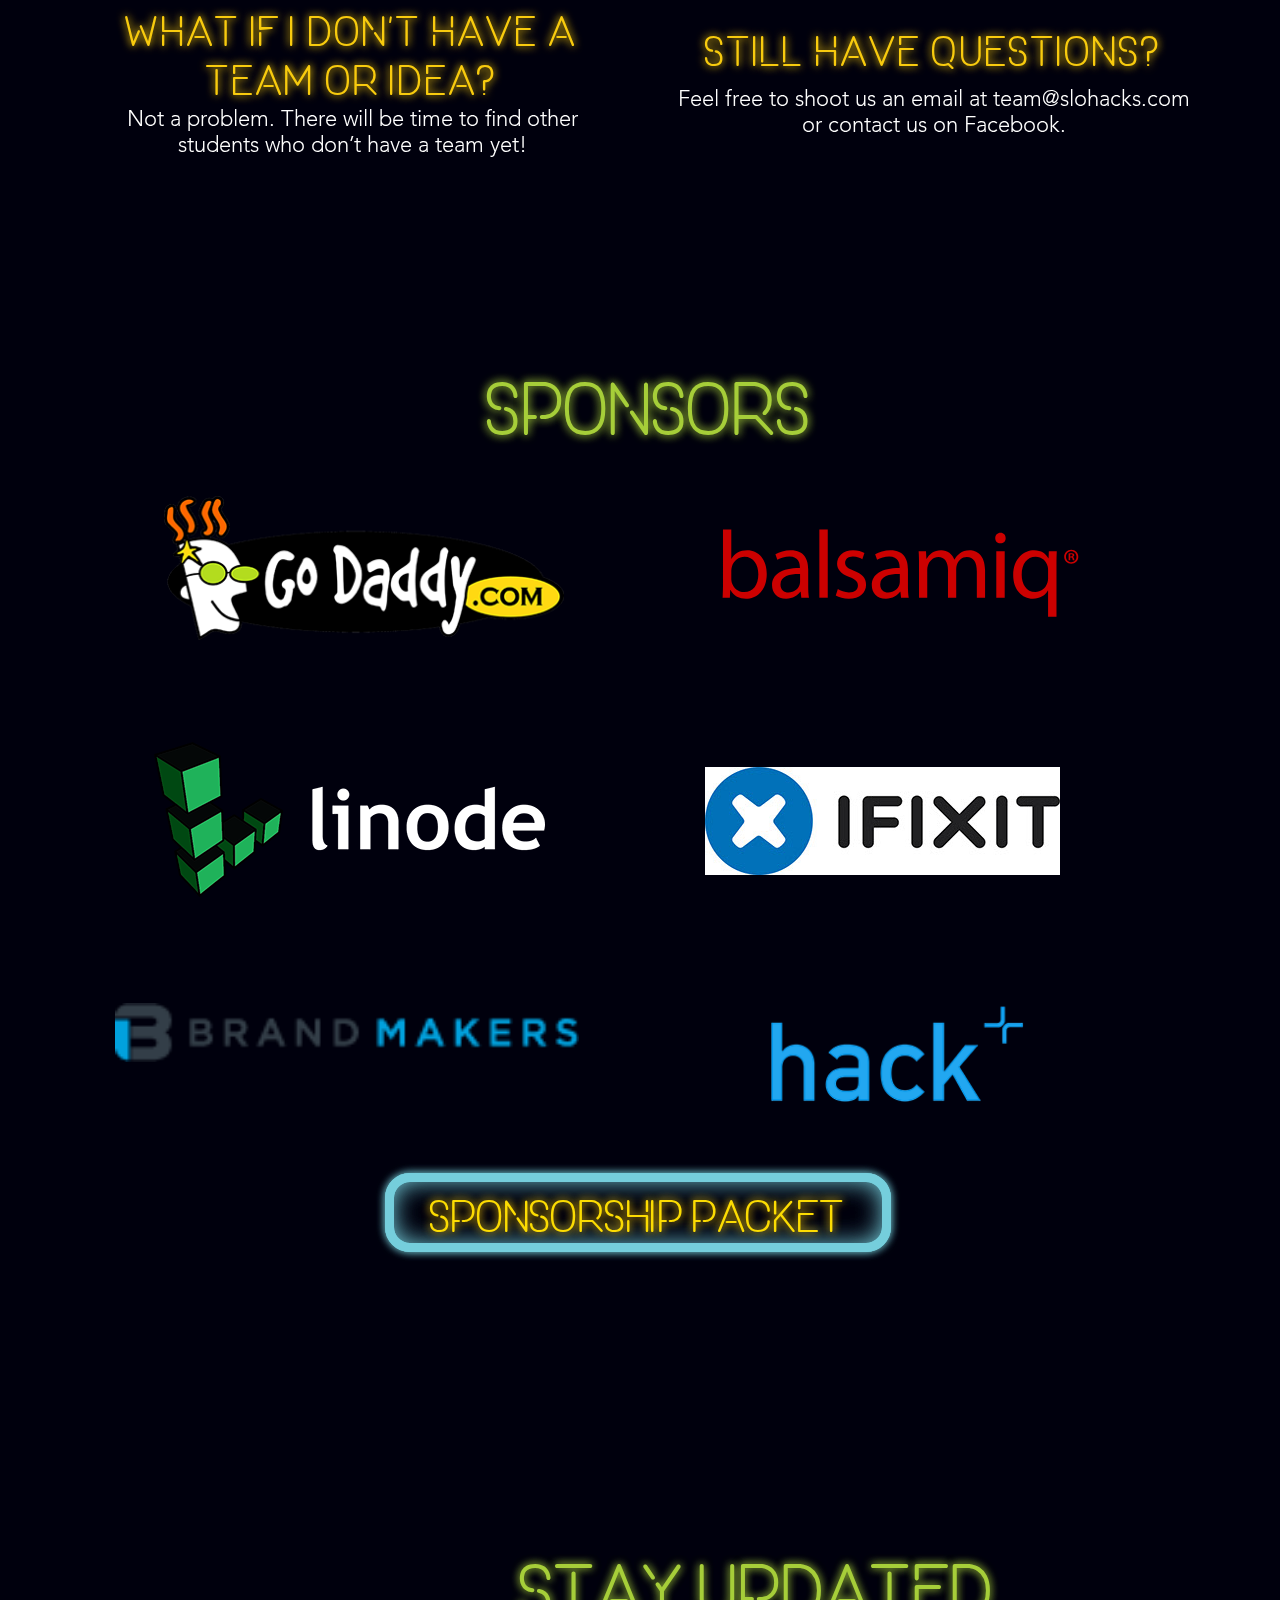
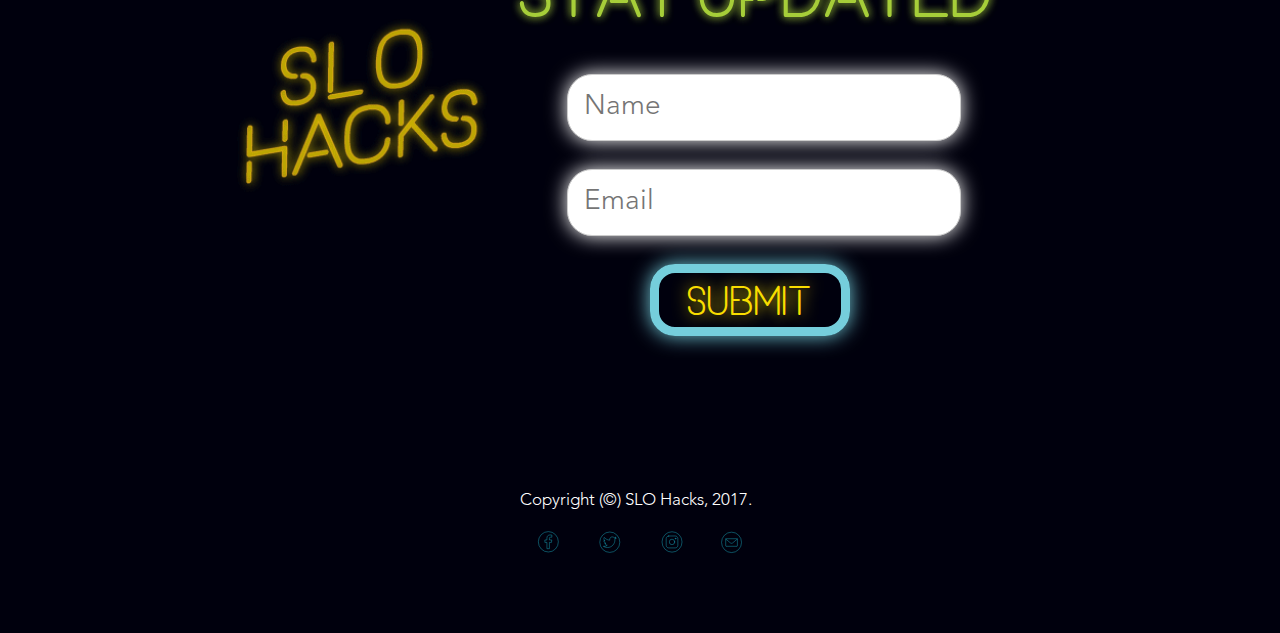
==== commit 4a7c548a: "more fixes for the accordion" ====
--- a/index.html
+++ b/index.html
@@ -788,7 +788,7 @@
       <span class="browser_width placeholder" data-placeholder-for="u3752-3-bw_content"><!-- placeholder node --></span>
       <div class="browser_width" id="accordionu13240-bw">
        <ul class="AccordionWidget clearfix" id="accordionu13240"><!-- vertical box -->
-        <li class="AccordionPanel clearfix colelem100" id="u13241"><!-- vertical box --><div class="AccordionPanelTab rgba-background clearfix colelem100" id="u13259-3"><!-- content --><p class="shared_content" data-content-guid="u13259-3_0_content">&nbsp;</p></div><div class="AccordionPanelContent disn rgba-background clearfix colelem100" id="u13242"><!-- column --><div class="pointer_cursor Button clearfix colelem shared_content" id="buttonu13568" data-content-guid="buttonu13568_content"><!-- container box --><a class="block" href="index.html#u15133"><!-- Block link tag --></a><a class="nonblock nontext clearfix grpelem" id="u13570-4" href="index.html#u2152"><!-- content --><h2 class="Nav_Global_Up1" id="u13570-2"><span class="Light-Upper" id="u13570"><p>ABOUt</p1></span></h2></a><a class="nonblock nontext clearfix grpelem" id="u13569-4" href="index.html#u15133"><!-- content --><h2 class="Nav_Global_Up1" id="u13569-2"><span class="Light-Upper" id="u13569"><p>ABOUt</p1></span></h2></a></div><div class="pointer_cursor Button clearfix colelem shared_content" id="buttonu13577" data-content-guid="buttonu13577_content"><!-- container box --><a class="block" href="index.html#u15148"><!-- Block link tag --></a><a class="nonblock nontext clearfix grpelem" id="u13578-4" href="index.html#u3655"><!-- content --><h2 class="Nav_Global_Up1" id="u13578-2"><span class="Light-Upper" id="u13578"><p1>FAQ</p1></span></h2></a><a class="nonblock nontext clearfix grpelem" id="u13579-4" href="index.html#u15148"><!-- content --><h2 class="Nav_Global_Up1" id="u13579-2"><span class="Light-Upper" id="u13579"><p1>FAQ</p1></span></h2></a></div><div class="pointer_cursor Button clearfix colelem shared_content" id="buttonu13574" data-content-guid="buttonu13574_content"><!-- container box --><a class="block" href="index.html#u15146-4"><!-- Block link tag --></a><a class="nonblock nontext clearfix grpelem" id="u13576-4" href="index.html#u7985"><!-- content --><h2 class="Nav_Global_Up1" id="u13576-2"><span class="Light-Upper" id="u13576"><p1>SPONSORS</p1></span></h2></a><a class="nonblock nontext clearfix grpelem" id="u13575-4" href="index.html#u15146-4"><!-- content --><h2 class="Nav_Global_Up1" id="u13575-2"><span class="Light-Upper" id="u13575"><p1>SPONSORS</p1></span></h2></a></div><div class="pointer_cursor Button clearfix colelem shared_content" id="buttonu13571" data-content-guid="buttonu13571_content"><!-- container box --><a class="block" href="index.html#u15147-4"><!-- Block link tag --></a><a class="nonblock nontext clearfix grpelem" id="u13572-4" href="index.html#u3289-4"><!-- content --><h2 class="Nav_Global_Up1" id="u13572-2"><span class="Light-Upper" id="u13572"><br><p1>CONNECT</p1></span></h2></a><a class="nonblock nontext clearfix grpelem" id="u13573-4" href="index.html#u15147-4"><!-- content --><h2 class="Nav_Global_Up1" id="u13573-2"><span class="Light-Upper" id="u13573"><br><p1>CONNECT</p1></span></h2></a></div></div></li>
+        <li class="AccordionPanel clearfix colelem100" id="u13241"><!-- vertical box --><div class="AccordionPanelTab rgba-background clearfix colelem100" id="u13259-3"><!-- content --><p class="shared_content" data-content-guid="u13259-3_0_content">&nbsp;</p></div><div class="AccordionPanelContent disn rgba-background clearfix colelem100" id="u13242"><!-- column --><div class="pointer_cursor Button clearfix colelem shared_content" id="buttonu13568" data-content-guid="buttonu13568_content"><!-- container box --><a class="block" href="index.html#u15133"><!-- Block link tag --></a><a class="nonblock nontext clearfix grpelem" id="u13570-4" href="index.html#u2152"><!-- content --><h2 class="Nav_Global_Up1" id="u13570-2"><span class="Light-Upper" id="u13570"><p1>ABOUt</p1></span></h2></a><a class="nonblock nontext clearfix grpelem" id="u13569-4" href="index.html#u15133"><!-- content --><h2 class="Nav_Global_Up1" id="u13569-2"><span class="Light-Upper" id="u13569"><p1>ABOUt</p1></span></h2></a></div><div class="pointer_cursor Button clearfix colelem shared_content" id="buttonu13577" data-content-guid="buttonu13577_content"><!-- container box --><a class="block" href="index.html#u15148"><!-- Block link tag --></a><a class="nonblock nontext clearfix grpelem" id="u13578-4" href="index.html#u3655"><!-- content --><h2 class="Nav_Global_Up1" id="u13578-2"><span class="Light-Upper" id="u13578"><p1>FAQ</p1></span></h2></a><a class="nonblock nontext clearfix grpelem" id="u13579-4" href="index.html#u15148"><!-- content --><h2 class="Nav_Global_Up1" id="u13579-2"><span class="Light-Upper" id="u13579"><p1>FAQ</p1></span></h2></a></div><div class="pointer_cursor Button clearfix colelem shared_content" id="buttonu13574" data-content-guid="buttonu13574_content"><!-- container box --><a class="block" href="index.html#u15146-4"><!-- Block link tag --></a><a class="nonblock nontext clearfix grpelem" id="u13576-4" href="index.html#u7985"><!-- content --><h2 class="Nav_Global_Up1" id="u13576-2"><span class="Light-Upper" id="u13576"><p1>SPONSORS</p1></span></h2></a><a class="nonblock nontext clearfix grpelem" id="u13575-4" href="index.html#u15146-4"><!-- content --><h2 class="Nav_Global_Up1" id="u13575-2"><span class="Light-Upper" id="u13575"><p1>SPONSORS</p1></span></h2></a></div><div class="pointer_cursor Button clearfix colelem shared_content" id="buttonu13571" data-content-guid="buttonu13571_content"><!-- container box --><a class="block" href="index.html#u15147-4"><!-- Block link tag --></a><a class="nonblock nontext clearfix grpelem" id="u13572-4" href="index.html#u3289-4"><!-- content --><h2 class="Nav_Global_Up1" id="u13572-2"><span class="Light-Upper" id="u13572"><br><p1>CONNECT</p1></span></h2></a><a class="nonblock nontext clearfix grpelem" id="u13573-4" href="index.html#u15147-4"><!-- content --><h2 class="Nav_Global_Up1" id="u13573-2"><span class="Light-Upper" id="u13573"><br><p1>CONNECT</p1></span></h2></a></div></div></li>
        </ul>
       </div>
       <a class="nonblock nontext clip_frame temp_no_id shared_content" href="index.html" data-orig-id="u15871" data-content-guid="u15871_content"><!-- svg --><img class="svg svg_mar temp_no_id temp_no_img_src" data-orig-src="images/logo.svg?crc=184304379" onload="this.style.height=(this.offsetWidth*69.71428571428574/61)+'px'" alt="" data-mu-svgfallback="images/logo_poster_.png?crc=3825379800" data-image-width="61" data-image-height="70" data-orig-id="u15867" src="images/blank.gif?crc=4208392903"/></a>
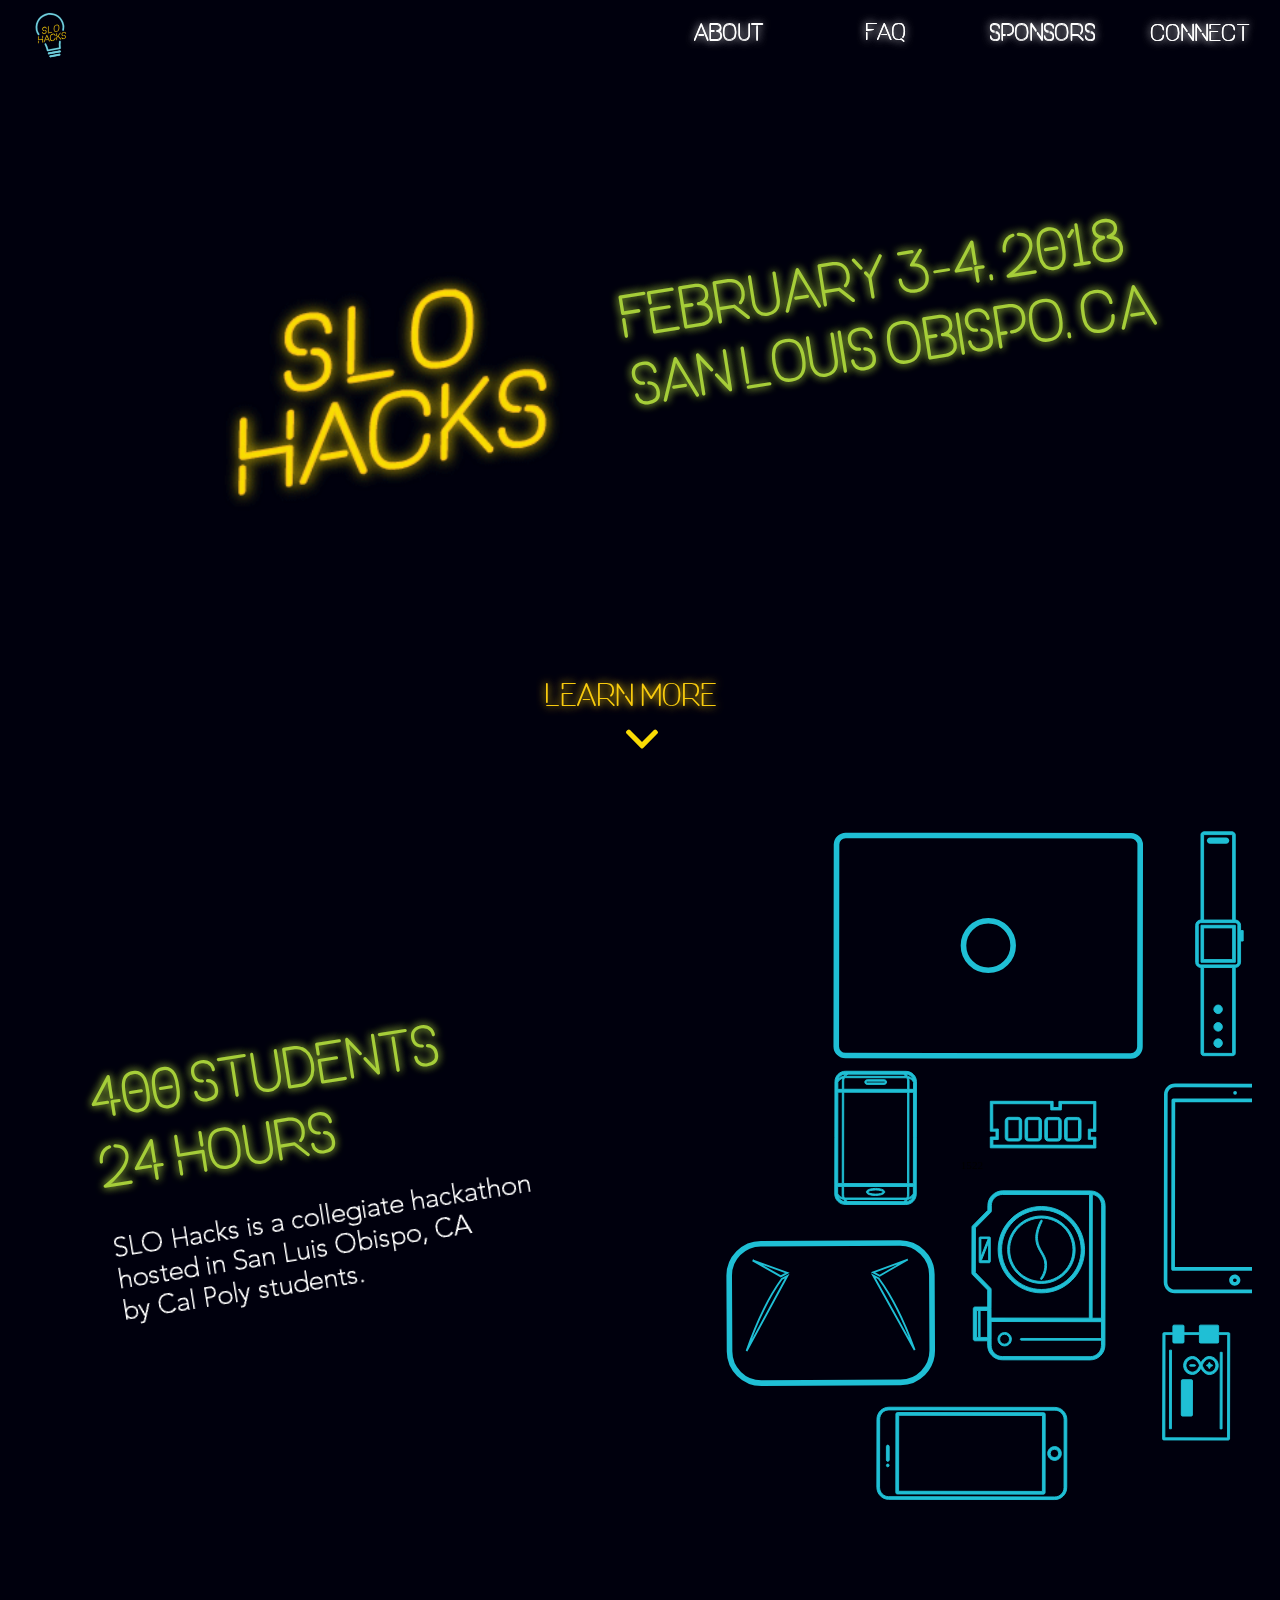
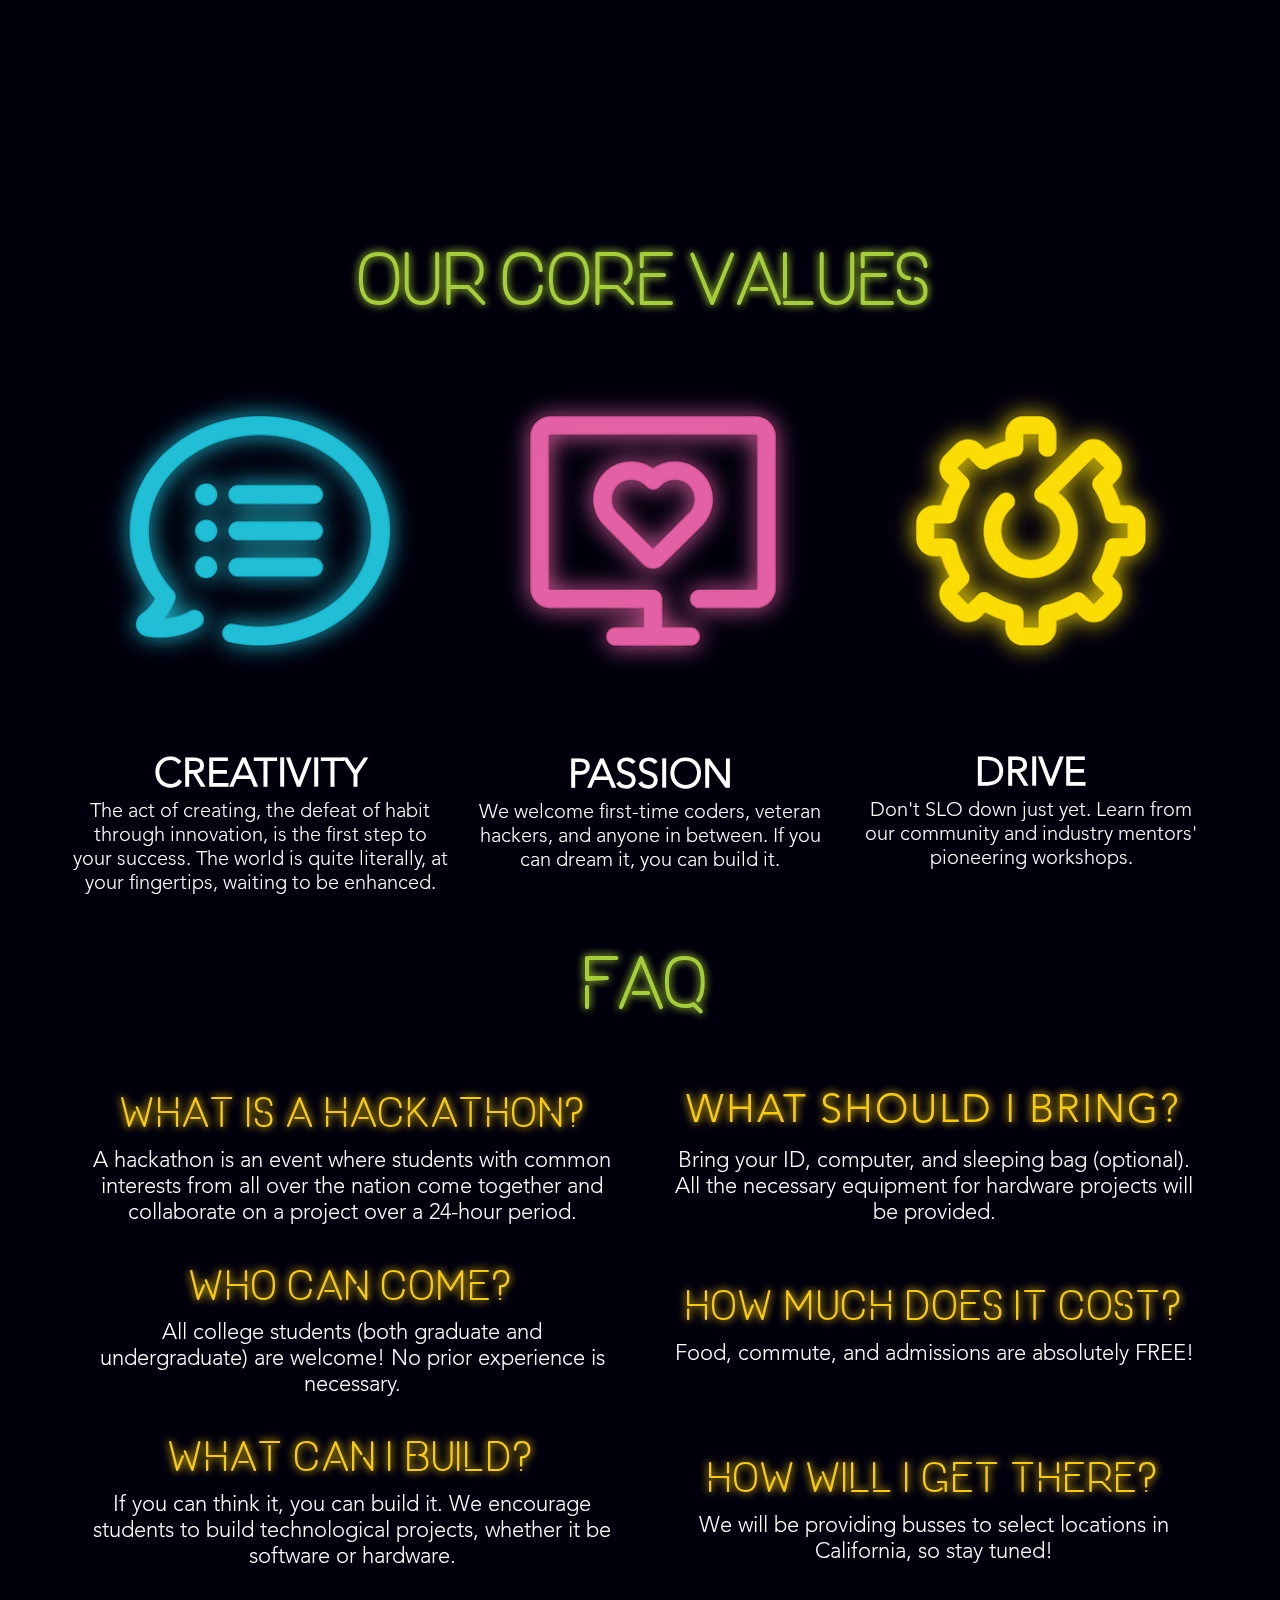
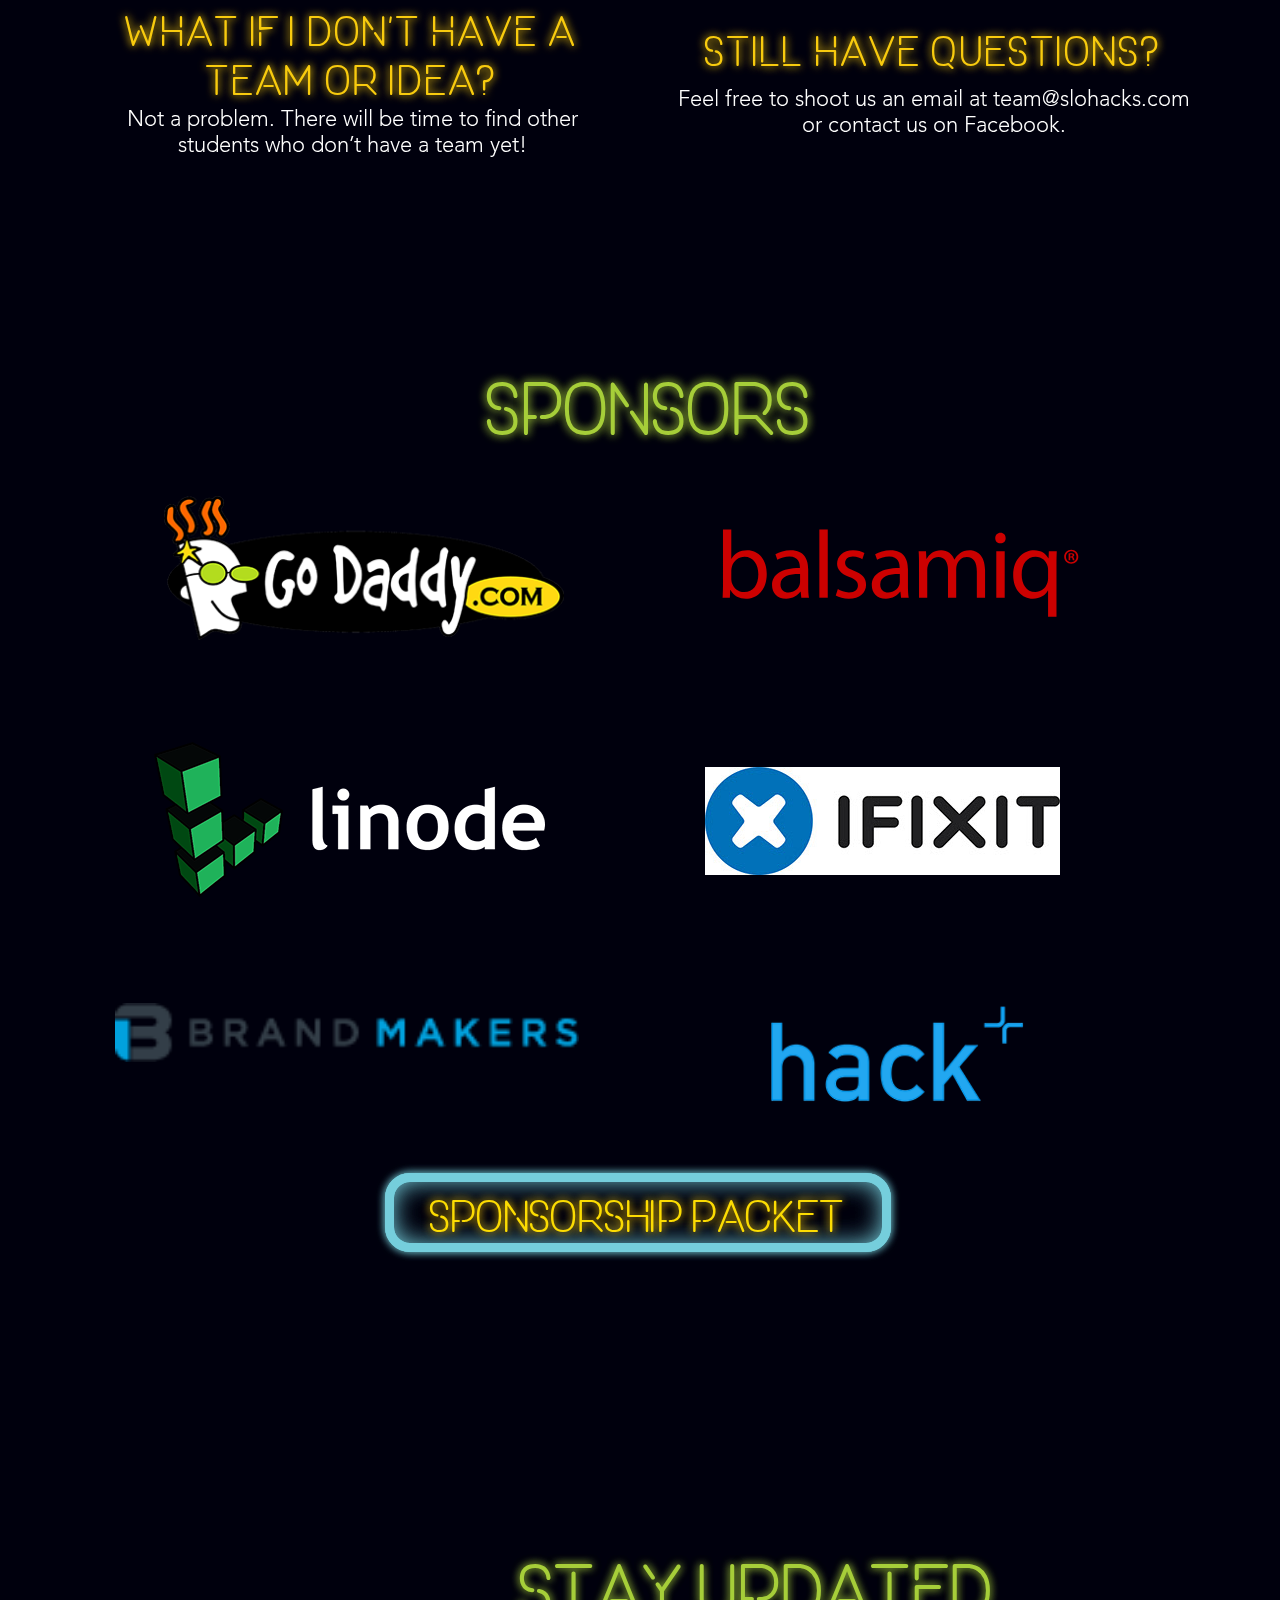
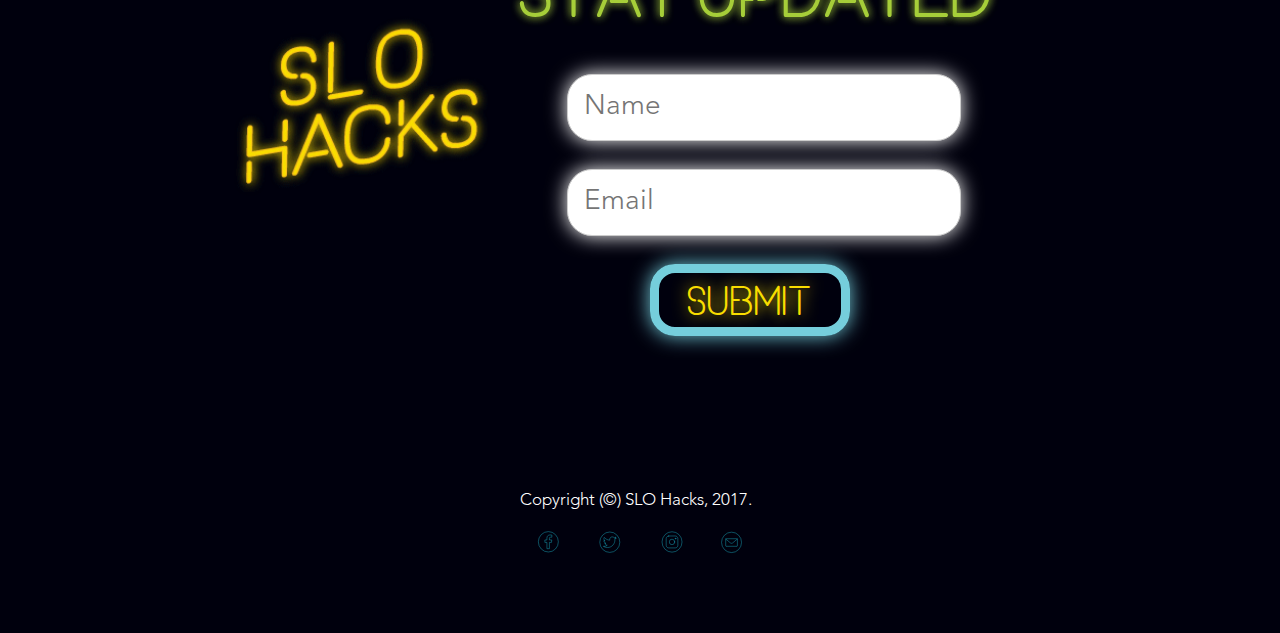
==== commit f342795f: "asdf" ====
--- a/index.html
+++ b/index.html
@@ -134,6 +134,7 @@
      <div class="clearfix ose_pre_init colelem" id="u6893-4"><!-- content -->
       <p1>FAQ</p1>
      </div>
+     <br></br>
      <div class="clearfix colelem" id="pu6894-4"><!-- group -->
       <div class="clearfix ose_pre_init grpelem" id="u6894-4"><!-- content -->
        <p1>WHAT IS A HACKATHON?</p1>
@@ -546,6 +547,7 @@
      <div class="clearfix grpelem shared_content" id="u10639-4" data-content-guid="u10639-4_content"><!-- content -->
       <p1>FAQ</p1>
      </div>
+     <br></br>
     </div>
     <div class="clearfix colelem" id="pu10640-4"><!-- group -->
      <div class="clearfix grpelem shared_content" id="u10640-4" data-content-guid="u10640-4_content"><!-- content -->
@@ -788,7 +790,7 @@
       <span class="browser_width placeholder" data-placeholder-for="u3752-3-bw_content"><!-- placeholder node --></span>
       <div class="browser_width" id="accordionu13240-bw">
        <ul class="AccordionWidget clearfix" id="accordionu13240"><!-- vertical box -->
-        <li class="AccordionPanel clearfix colelem100" id="u13241"><!-- vertical box --><div class="AccordionPanelTab rgba-background clearfix colelem100" id="u13259-3"><!-- content --><p class="shared_content" data-content-guid="u13259-3_0_content">&nbsp;</p></div><div class="AccordionPanelContent disn rgba-background clearfix colelem100" id="u13242"><!-- column --><div class="pointer_cursor Button clearfix colelem shared_content" id="buttonu13568" data-content-guid="buttonu13568_content"><!-- container box --><a class="block" href="index.html#u15133"><!-- Block link tag --></a><a class="nonblock nontext clearfix grpelem" id="u13570-4" href="index.html#u2152"><!-- content --><h2 class="Nav_Global_Up1" id="u13570-2"><span class="Light-Upper" id="u13570"><p1>ABOUt</p1></span></h2></a><a class="nonblock nontext clearfix grpelem" id="u13569-4" href="index.html#u15133"><!-- content --><h2 class="Nav_Global_Up1" id="u13569-2"><span class="Light-Upper" id="u13569"><p1>ABOUt</p1></span></h2></a></div><div class="pointer_cursor Button clearfix colelem shared_content" id="buttonu13577" data-content-guid="buttonu13577_content"><!-- container box --><a class="block" href="index.html#u15148"><!-- Block link tag --></a><a class="nonblock nontext clearfix grpelem" id="u13578-4" href="index.html#u3655"><!-- content --><h2 class="Nav_Global_Up1" id="u13578-2"><span class="Light-Upper" id="u13578"><p1>FAQ</p1></span></h2></a><a class="nonblock nontext clearfix grpelem" id="u13579-4" href="index.html#u15148"><!-- content --><h2 class="Nav_Global_Up1" id="u13579-2"><span class="Light-Upper" id="u13579"><p1>FAQ</p1></span></h2></a></div><div class="pointer_cursor Button clearfix colelem shared_content" id="buttonu13574" data-content-guid="buttonu13574_content"><!-- container box --><a class="block" href="index.html#u15146-4"><!-- Block link tag --></a><a class="nonblock nontext clearfix grpelem" id="u13576-4" href="index.html#u7985"><!-- content --><h2 class="Nav_Global_Up1" id="u13576-2"><span class="Light-Upper" id="u13576"><p1>SPONSORS</p1></span></h2></a><a class="nonblock nontext clearfix grpelem" id="u13575-4" href="index.html#u15146-4"><!-- content --><h2 class="Nav_Global_Up1" id="u13575-2"><span class="Light-Upper" id="u13575"><p1>SPONSORS</p1></span></h2></a></div><div class="pointer_cursor Button clearfix colelem shared_content" id="buttonu13571" data-content-guid="buttonu13571_content"><!-- container box --><a class="block" href="index.html#u15147-4"><!-- Block link tag --></a><a class="nonblock nontext clearfix grpelem" id="u13572-4" href="index.html#u3289-4"><!-- content --><h2 class="Nav_Global_Up1" id="u13572-2"><span class="Light-Upper" id="u13572"><br><p1>CONNECT</p1></span></h2></a><a class="nonblock nontext clearfix grpelem" id="u13573-4" href="index.html#u15147-4"><!-- content --><h2 class="Nav_Global_Up1" id="u13573-2"><span class="Light-Upper" id="u13573"><br><p1>CONNECT</p1></span></h2></a></div></div></li>
+        <li class="AccordionPanel clearfix colelem100" id="u13241"><!-- vertical box --><div class="AccordionPanelTab rgba-background clearfix colelem100" id="u13259-3"><!-- content --><p class="shared_content" data-content-guid="u13259-3_0_content">&nbsp;</p></div><div class="AccordionPanelContent disn rgba-background clearfix colelem100" id="u13242"><!-- column --><div class="pointer_cursor Button clearfix colelem shared_content" id="buttonu13568" data-content-guid="buttonu13568_content"><!-- container box --><a class="block" href="index.html#u15133"><!-- Block link tag --></a><a class="nonblock nontext clearfix grpelem" id="u13570-4" href="index.html#u2152"><!-- content --><h2 class="Nav_Global_Up1" id="u13570-2"><span class="Light-Upper" id="u13570"><p1>ABOUt</p1></span></h2></a><a class="nonblock nontext clearfix grpelem" id="u13569-4" href="index.html#u15133"><!-- content --><h2 class="Nav_Global_Up1" id="u13569-2"><span class="Light-Upper" id="u13569"><p1>ABOUt</p1></span></h2></a></div><div class="pointer_cursor Button clearfix colelem shared_content" id="buttonu13577" data-content-guid="buttonu13577_content"><!-- container box --><a class="block" href="index.html#u15148"><!-- Block link tag --></a><a class="nonblock nontext clearfix grpelem" id="u13578-4" href="index.html#u3655"><!-- content --><h2 class="Nav_Global_Up1" id="u13578-2"><span class="Light-Upper" id="u13578"><p1>FAQ</p1></span></h2></a><a class="nonblock nontext clearfix grpelem" id="u13579-4" href="index.html#u15148"><!-- content --><h2 class="Nav_Global_Up1" id="u13579-2"><span class="Light-Upper" id="u13579"><p1>FAQ</p1></span></h2></a></div><div class="pointer_cursor Button clearfix colelem shared_content" id="buttonu13574" data-content-guid="buttonu13574_content"><!-- container box --><a class="block" href="index.html#u15146-4"><!-- Block link tag --></a><a class="nonblock nontext clearfix grpelem" id="u13576-4" href="index.html#u7985"><!-- content --><h2 class="Nav_Global_Up1" id="u13576-2"><span class="Light-Upper" id="u13576"><p1>SPONSORS</p1></span></h2></a><a class="nonblock nontext clearfix grpelem" id="u13575-4" href="index.html#u15146-4"><!-- content --><h2 class="Nav_Global_Up1" id="u13575-2"><span class="Light-Upper" id="u13575"><p1>SPONSORS</p1></span></h2></a></div><div class="pointer_cursor Button clearfix colelem shared_content" id="buttonu13571" data-content-guid="buttonu13571_content"><!-- container box --><a class="block" href="index.html#u15147-4"><!-- Block link tag --></a><a class="nonblock nontext clearfix grpelem" id="u13572-4" href="index.html#u3289-4"><!-- content --><h2 class="Nav_Global_Up1" id="u13572-2"><span class="Light-Upper" id="u13572"><br></br><p1>CONNECT</p1></span></h2></a><a class="nonblock nontext clearfix grpelem" id="u13573-4" href="index.html#u15147-4"><!-- content --><h2 class="Nav_Global_Up1" id="u13573-2"><span class="Light-Upper" id="u13573"><br></br><p1>CONNECT</p1></span></h2></a></div></div></li>
        </ul>
       </div>
       <a class="nonblock nontext clip_frame temp_no_id shared_content" href="index.html" data-orig-id="u15871" data-content-guid="u15871_content"><!-- svg --><img class="svg svg_mar temp_no_id temp_no_img_src" data-orig-src="images/logo.svg?crc=184304379" onload="this.style.height=(this.offsetWidth*69.71428571428574/61)+'px'" alt="" data-mu-svgfallback="images/logo_poster_.png?crc=3825379800" data-image-width="61" data-image-height="70" data-orig-id="u15867" src="images/blank.gif?crc=4208392903"/></a>
@@ -999,6 +1001,7 @@
      <div class="clearfix colelem" id="u14022-4"><!-- content -->
       <p1>FAQ</p1>
      </div>
+     <br></br>
      <div class="clearfix colelem" id="u14023-4"><!-- content -->
       <p1>WHAT IS A HACKATHON?</p1>
      </div>
@@ -1182,6 +1185,7 @@
      <div class="clearfix colelem shared_content" id="u15150-4" data-content-guid="u15150-4_content"><!-- content -->
       <p1>FAQ</p1>
      </div>
+     <br></br>
      <div class="clearfix colelem shared_content" id="u15151-4" data-content-guid="u15151-4_content"><!-- content -->
       <p1>WHAT IS A HACKATHON?</p1>
      </div>
@@ -1821,7 +1825,7 @@
 
 
 					$('#mc-form').ajaxChimp({
-						url: 'https://github.us16.list-manage.com/subscribe/post?u=ae6417d70916bbb67a05d51cd&id=a41c0f64eb',
+						url: 'https://slohacks.us16.list-manage.com/subscribe/post?u=515a0d803b1aaaa867cc60566&id=959df7ea8f',
 						language: 'en'
 					});
 
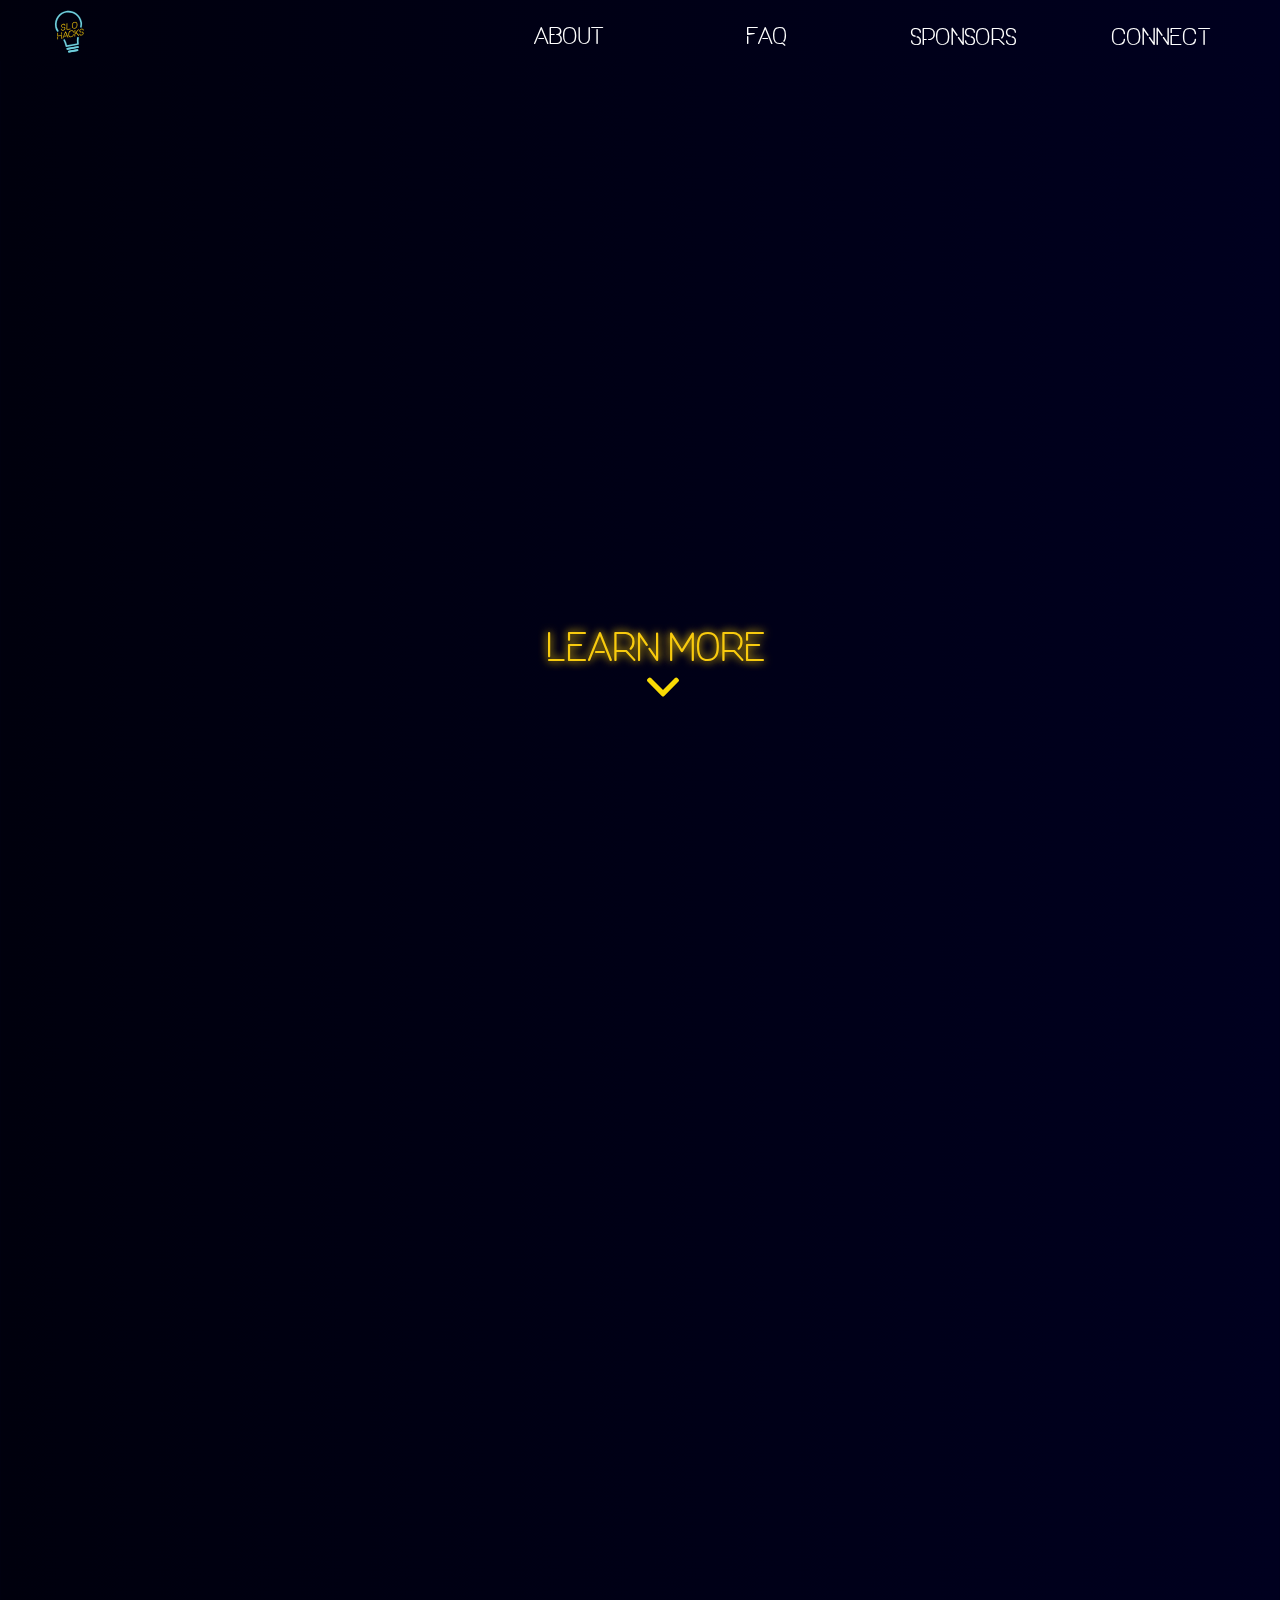
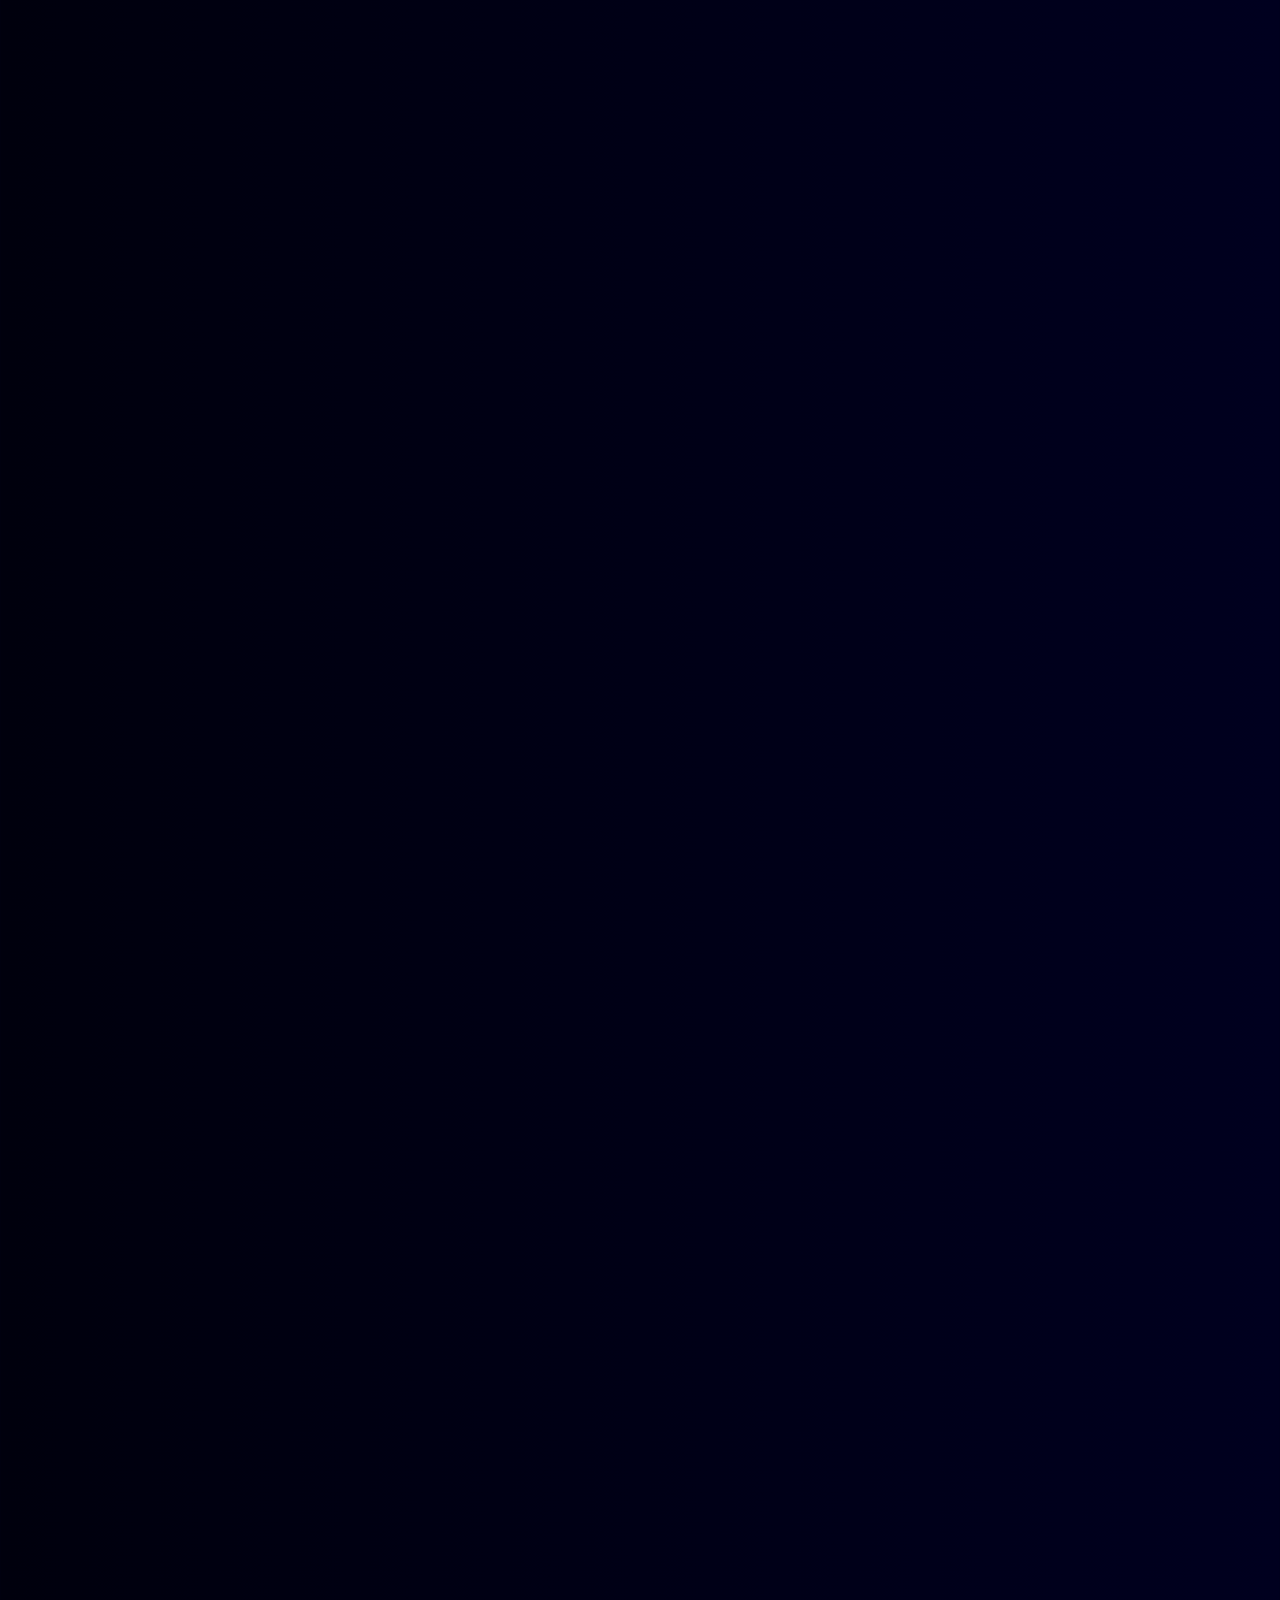
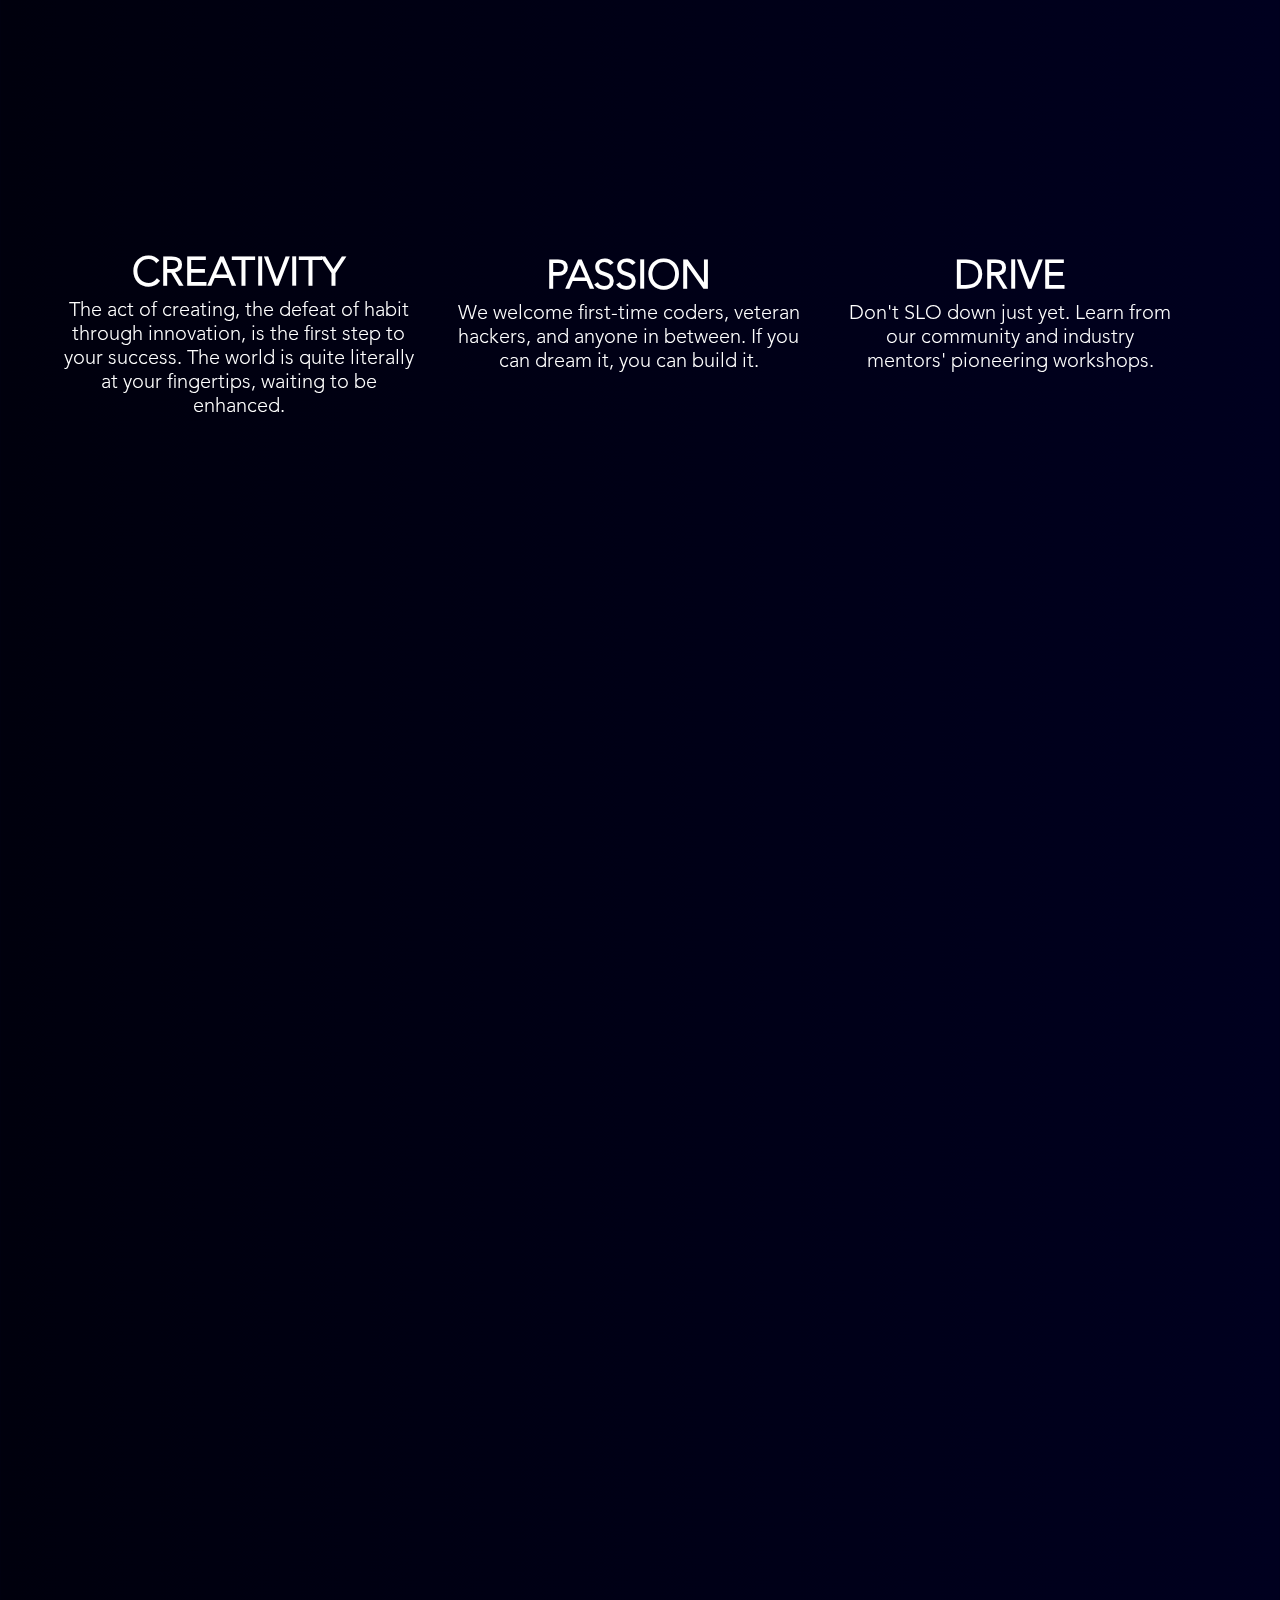
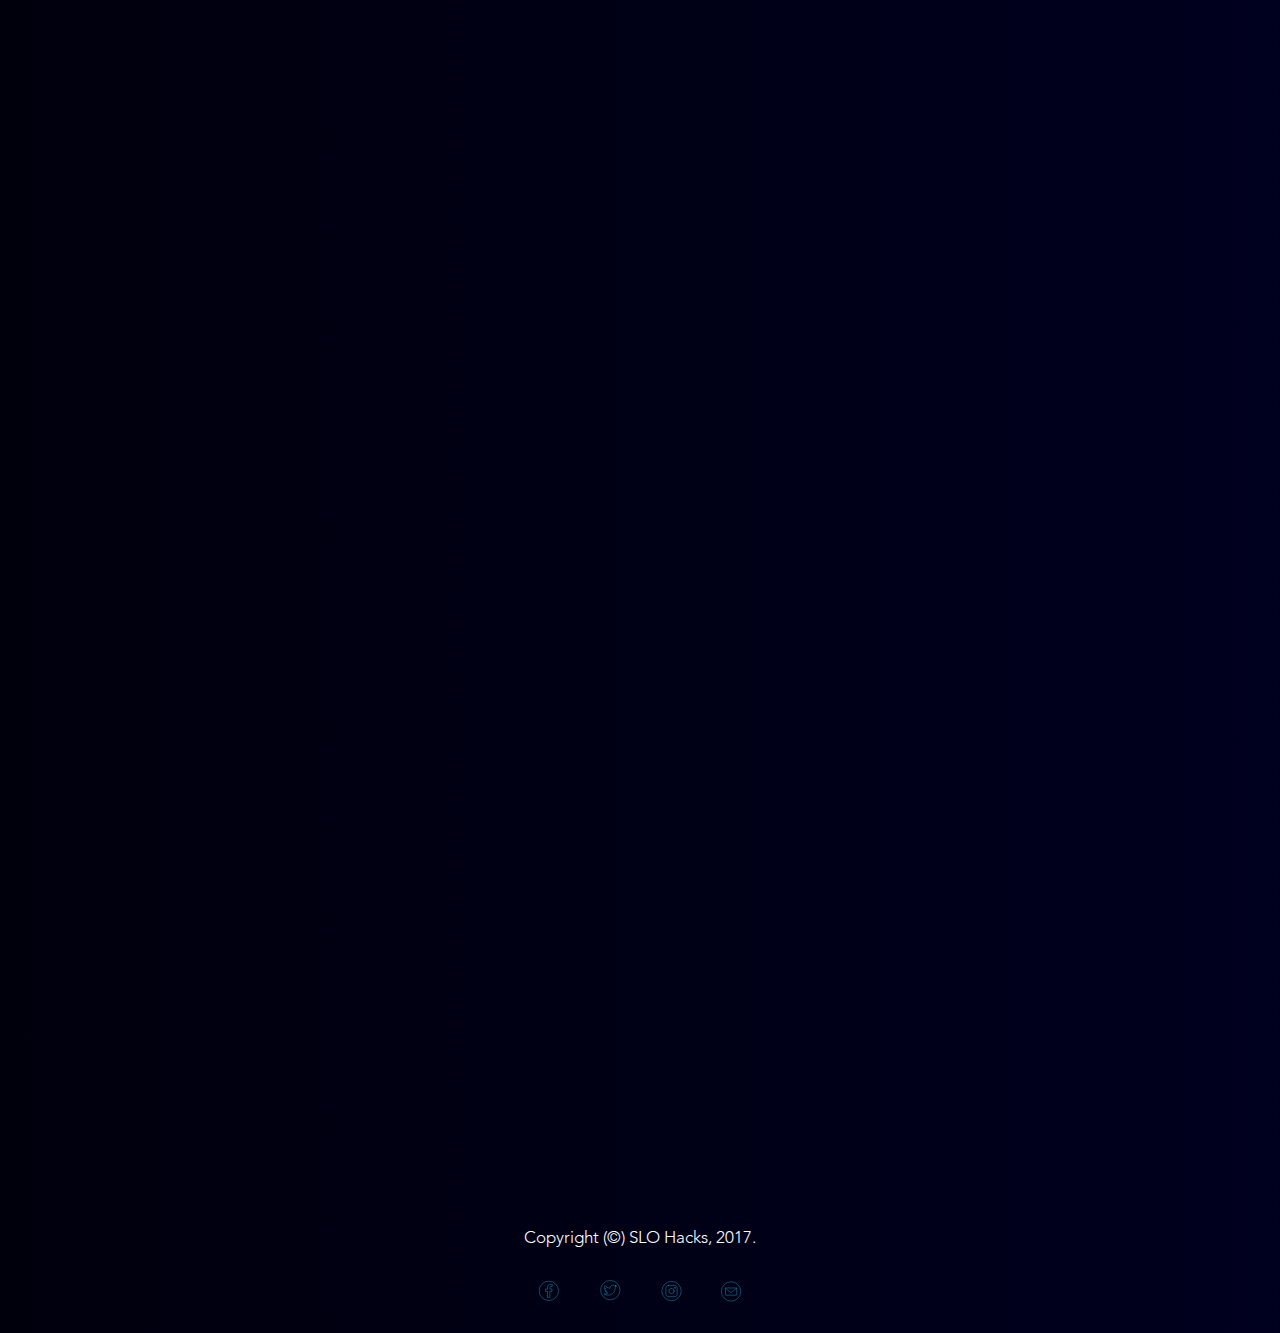
==== commit ec90023d: "test" ====
--- a/index.html
+++ b/index.html
@@ -3,7 +3,7 @@
  <head>
 
   <meta http-equiv="Content-type" content="text/html;charset=UTF-8"/>
-  <meta name="generator" content="2017.0.4.363"/>
+  <meta name="generator" content="2017.1.0.379"/>
   <meta name="viewport" content="width=device-width, initial-scale=1.0"/>
 
   <script type="text/javascript">
@@ -11,247 +11,248 @@
 document.documentElement.className = document.documentElement.className.replace(/\bnojs\b/g, 'js');
 
 // Check that all required assets are uploaded and up-to-date
-if(typeof Muse == "undefined") window.Muse = {}; window.Muse.assets = {"required":["museutils.js", "museconfig.js", "jquery.watch.js", "webpro.js", "musewpdisclosure.js", "jquery.scrolleffects.js", "jquery.museresponsive.js", "require.js", "index.css"], "outOfDate":[]};
+if(typeof Muse == "undefined") window.Muse = {}; window.Muse.assets = {"required":["museutils.js", "museconfig.js", "jquery.watch.js", "jquery.musepolyfill.bgsize.js", "webpro.js", "musewpdisclosure.js", "jquery.scrolleffects.js", "jquery.museresponsive.js", "require.js", "index.css"], "outOfDate":[]};
 </script>
 
   <link rel="shortcut icon" href="images/favicon.ico?crc=144921737"/>
   <title>SLO Hacks</title>
   <!-- CSS -->
-  <link rel="stylesheet" type="text/css" href="css/site_global.css?crc=4192472223"/>
-  <link rel="stylesheet" type="text/css" href="css/master_a-master.css?crc=3833831643"/>
-  <link rel="stylesheet" type="text/css" href="css/index.css?crc=320787850" id="pagesheet"/>
+  <link rel="stylesheet" type="text/css" href="css/site_global.css?crc=4280919338"/>
+  <link rel="stylesheet" type="text/css" href="css/master_a-master.css?crc=3774137886"/>
+  <link rel="stylesheet" type="text/css" href="css/index.css?crc=128433606" id="pagesheet"/>
   <!-- IE-only CSS -->
   <!--[if lt IE 9]>
-  <link rel="stylesheet" type="text/css" href="css/nomq_preview_master_a-master.css?crc=260213689"/>
-  <link rel="stylesheet" type="text/css" href="css/nomq_index.css?crc=4245298464" id="nomq_pagesheet"/>
+  <link rel="stylesheet" type="text/css" href="css/nomq_preview_master_a-master.css?crc=3954494803"/>
+  <link rel="stylesheet" type="text/css" href="css/nomq_index.css?crc=4140836030" id="nomq_pagesheet"/>
   <![endif]-->
    </head>
  <body>
 
-  <div class="breakpoint active" id="bp_infinity" data-min-width="1301"><!-- responsive breakpoint node -->
-   <div class="clearfix" id="page"><!-- column -->
+  <div class="breakpoint active" id="bp_infinity" data-min-width="1201"><!-- responsive breakpoint node -->
+   <div class="clearfix gradient" id="page"><!-- column -->
     <div class="position_content" id="page_position_content">
      <div class="clearfix colelem" id="pu864-3"><!-- group -->
-      <div class="browser_width shared_content" id="u864-3-bw" data-content-guid="u864-3-bw_content">
+      <div class="browser_width" id="u864-3-bw">
        <div class="clearfix" id="u864-3"><!-- content -->
-        <p>&nbsp;</p>
+        <p class="shared_content" data-content-guid="u864-3_0_content">&nbsp;</p>
        </div>
       </div>
       <div class="clip_frame ose_pre_init" id="u637"><!-- image -->
-       <img class="block temp_no_img_src" id="u637_img" data-orig-src="images/untitled-2.gif?crc=4275358084" alt="" width="800" height="582" src="images/blank.gif?crc=4208392903"/>
-      </div>
-      <a class="nonblock nontext clearfix ose_pre_init" id="u1417-4" href="index.html#u2152"><!-- content --><p1>learn More</p1></a>
-      <div class="clip_frame ose_pre_init" id="u1732"><!-- svg -->
-       <img class="svg temp_no_img_src" id="u1728" data-orig-src="images/down-arrow.svg?crc=371455619" width="68" height="68" alt="" data-mu-svgfallback="images/down-arrow_poster_.png?crc=3960669872" src="images/blank.gif?crc=4208392903"/>
-      </div>
-      <a class="nonblock nontext clip_frame ose_pre_init" id="u4659" href="index.html#u2152"><!-- svg --><img class="svg temp_no_img_src" id="u4656" data-orig-src="images/down-arrow.svg?crc=371455619" width="32" height="32" alt="" data-mu-svgfallback="images/down-arrow_poster_.png?crc=3960669872" src="images/blank.gif?crc=4208392903"/></a>
-      <div class="browser_width shared_content" id="u3752-3-bw" data-content-guid="u3752-3-bw_content">
-       <div class="clearfix" id="u3752-3"><!-- content -->
-        <p>&nbsp;</p>
-       </div>
-      </div>
-      <a class="nonblock nontext clip_frame" id="u15871" href="index.html"><!-- svg --><img class="svg temp_no_img_src" id="u15867" data-orig-src="images/logo.svg?crc=184304379" width="63" height="73" alt="" data-mu-svgfallback="images/logo_poster_.png?crc=3825379800" src="images/blank.gif?crc=4208392903"/></a>
+       <img class="block temp_no_img_src" id="u637_img" data-orig-src="images/untitled-2.gif?crc=4275358084" alt="" width="759" height="552" src="images/blank.gif?crc=4208392903"/>
+      </div>
+      <a class="nonblock nontext anim_swing clearfix ose_pre_init" id="u1417-4" href="index.html#placedate"><!-- content --><p1>learn More</p1></a>
+      <a class="nonblock nontext anim_swing clip_frame ose_pre_init" id="u1732" href="index.html#ourvalues"><!-- svg --><img class="svg temp_no_img_src" id="u1728" data-orig-src="images/down-arrow.svg?crc=371455619" width="68" height="68" alt="" data-mu-svgfallback="images/down-arrow_poster_.png?crc=3960669872" src="images/blank.gif?crc=4208392903"/></a>
+      <a class="nonblock nontext anim_swing clip_frame ose_pre_init" id="u4659" href="index.html#placedate"><!-- svg --><img class="svg temp_no_img_src" id="u4656" data-orig-src="images/down-arrow.svg?crc=371455619" width="32" height="32" alt="" data-mu-svgfallback="images/down-arrow_poster_.png?crc=3960669872" src="images/blank.gif?crc=4208392903"/></a>
+      <div class="browser_width" id="u3752-3-bw">
+       <div class="gradient clearfix" id="u3752-3"><!-- content -->
+        <p class="shared_content" data-content-guid="u3752-3_0_content">&nbsp;</p>
+       </div>
+      </div>
+      <a class="nonblock nontext MuseLinkActive clip_frame" id="u15871" href="index.html"><!-- svg --><img class="svg temp_no_img_src" id="u15867" data-orig-src="images/logo.svg?crc=184304379" width="59" height="67" alt="" data-mu-svgfallback="images/logo_poster_.png?crc=3825379800" src="images/blank.gif?crc=4208392903"/></a>
       <div class="clearfix" id="u28870"><!-- group -->
        <div class="clearfix" id="u10608"><!-- group -->
         <div class="Button clearfix" id="buttonu9259"><!-- container box -->
-         <a class="nonblock nontext clearfix grpelem shared_content" id="u7426-4" href="index.html#u2152" data-content-guid="u7426-4_content"><!-- content --><h2 class="Nav_Global_Up1" id="u7426-2"><span class="Light-Upper" id="u7426"><p1>ABOUt</p1></span></h2></a>
-         <a class="nonblock nontext clearfix ose_pre_init grpelem shared_content" id="u9208-4" href="index.html#u2152" data-content-guid="u9208-4_content"><!-- content --><h2 class="Nav_Global_Up1" id="u9208-2"><span class="Light-Upper" id="u9208"><p1>ABOUt</p1></span></h2></a>
+         <div class="clearfix grpelem" id="pu7426-4"><!-- group -->
+          <a class="nonblock nontext anim_swing clearfix grpelem" id="u7426-4" href="index.html#about"><!-- content --><h2 class="Nav_Global_Up1 shared_content" id="u7426-2" data-content-guid="u7426-2_content"><span class="Light-Upper" id="u7426"><p1>ABOUt</p1></span></h2></a>
+          <a class="nonblock nontext anim_swing clearfix ose_pre_init grpelem" id="u9208-4" href="index.html#about"><!-- content --><h2 class="Nav_Global_Up1 shared_content" id="u9208-2" data-content-guid="u9208-2_content"><span class="Light-Upper" id="u9208"><p1>ABOUt</p1></span></h2></a>
+         </div>
         </div>
         <div class="Button clearfix" id="buttonu9292"><!-- container box -->
-         <a class="nonblock nontext clearfix grpelem shared_content" id="u7434-4" href="index.html#u3655" data-content-guid="u7434-4_content"><!-- content --><h2 class="Nav_Global_Up1" id="u7434-2"><span class="Light-Upper" id="u7434"><p1>FAQ</p1></span></h2></a>
-         <a class="nonblock nontext clearfix ose_pre_init grpelem shared_content" id="u9210-4" href="index.html#u3655" data-content-guid="u9210-4_content"><!-- content --><h2 class="Nav_Global_Up1" id="u9210-2"><span class="Light-Upper" id="u9210"><p1>FAQ</p1></span></h2></a>
+         <div class="clearfix grpelem" id="pu7434-4"><!-- group -->
+          <a class="nonblock nontext anim_swing clearfix grpelem" id="u7434-4" href="index.html#faq"><!-- content --><h2 class="Nav_Global_Up1 shared_content" id="u7434-2" data-content-guid="u7434-2_content"><span class="Light-Upper" id="u7434"><p1>FAQ</span></p1></h2></a>
+          <a class="nonblock nontext anim_swing clearfix ose_pre_init grpelem" id="u9210-4" href="index.html#faq"><!-- content --><h2 class="Nav_Global_Up1 shared_content" id="u9210-2" data-content-guid="u9210-2_content"><span class="Light-Upper" id="u9210"><p1>FAQ</span></p1></h2></a>
+         </div>
         </div>
         <div class="Button clearfix" id="buttonu9295"><!-- container box -->
-         <a class="nonblock nontext clearfix grpelem shared_content" id="u7430-4" href="index.html#u7985" data-content-guid="u7430-4_content"><!-- content --><h2 class="Nav_Global_Up1" id="u7430-2"><span class="Light-Upper" id="u7430"><p1>SPONSORS</p1></span></h2></a>
-         <a class="nonblock nontext clearfix ose_pre_init grpelem shared_content" id="u9209-4" href="index.html#u7985" data-content-guid="u9209-4_content"><!-- content --><h2 class="Nav_Global_Up1" id="u9209-2"><span class="Light-Upper" id="u9209"><p1>SPONSORS</p1></span></h2></a>
+         <div class="clearfix grpelem" id="pu7430-4"><!-- group -->
+          <a class="nonblock nontext anim_swing clearfix grpelem" id="u7430-4" href="index.html#sponsors"><!-- content --><h2 class="Nav_Global_Up1 shared_content" id="u7430-2" data-content-guid="u7430-2_content"><span class="Light-Upper" id="u7430"><p1>SPONSORS</p1></span></h2></a>
+          <a class="nonblock nontext anim_swing clearfix ose_pre_init grpelem" id="u9209-4" href="index.html#sponsors"><!-- content --><h2 class="Nav_Global_Up1 shared_content" id="u9209-2" data-content-guid="u9209-2_content"><span class="Light-Upper" id="u9209"><p1>SPONSORS</p1></span></h2></a>
+         </div>
         </div>
-        <div class="Button clearfix" id="buttonu28819"><!-- container box -->
-        <a class="nonblock nontext clearfix grpelem" id="u28821-4" href="index.html#u3289-4"><!-- content --><h2 class="Nav_Global_Up1" id="u28821-2"><span class="Light-Upper" id="u28821"><p1>CONNECT</p1></span></h2></a>
-        <a class="nonblock nontext clearfix ose_pre_init grpelem" id="u28820-4" href="index.html#u3289-4"><!-- content --><h2 class="Nav_Global_Up1" id="u28820-2"><span class="Light-Upper" id="u28820"><p1>CONNECT</p1></span></h2></a>
-       </div>
-      </div>
-      </div>
-     </div>
-     <div class="clearfix colelem" id="pu733-4"><!-- group -->
-      <div class="clearfix ose_pre_init grpelem" id="u733-4" data-mu-ie-matrix="progid:DXImageTransform.Microsoft.Matrix(M11=0.9877,M12=0.1564,M21=-0.1564,M22=0.9877,SizingMethod='auto expand')" data-mu-ie-matrix-dx="-3" data-mu-ie-matrix-dy="-33"><!-- content -->
-       <p1>February 3-4</p1>
-      </div>
-      <div class="clearfix ose_pre_init grpelem" id="u738-4" data-mu-ie-matrix="progid:DXImageTransform.Microsoft.Matrix(M11=0.9877,M12=0.1564,M21=-0.1564,M22=0.9877,SizingMethod='auto expand')" data-mu-ie-matrix-dx="-8" data-mu-ie-matrix-dy="-33"><!-- content -->
-       <p1>SAN LUIS OBISPO, CA</p1>
-      </div>
-      <div class="clearfix ose_pre_init grpelem" id="u10600-4" data-mu-ie-matrix="progid:DXImageTransform.Microsoft.Matrix(M11=0.9877,M12=0.1564,M21=-0.1564,M22=0.9877,SizingMethod='auto expand')" data-mu-ie-matrix-dx="-5" data-mu-ie-matrix-dy="-12"><!-- content -->
-       <p1>2018</p1>
-      </div>
-     </div>
-     <div class="clearfix colelem" id="pu2156"><!-- group -->
-      <div class="clip_frame ose_pre_init grpelem" id="u2156"><!-- svg -->
-       <img class="svg temp_no_img_src" id="u2152" data-orig-src="images/devices.svg?crc=3858766215" width="607" height="767" alt="" data-mu-svgfallback="images/devices_poster_.png?crc=220239236" src="images/blank.gif?crc=4208392903"/>
-      </div>
-      <div class="clearfix ose_pre_init grpelem" id="u12042-5" data-mu-ie-matrix="progid:DXImageTransform.Microsoft.Matrix(M11=0.9877,M12=0.1564,M21=-0.1564,M22=0.9877,SizingMethod='auto expand')" data-mu-ie-matrix-dx="-8" data-mu-ie-matrix-dy="-30"><!-- content -->
-       <p1>400 Students</p1>
-       <p>&nbsp;</p>
-      </div>
-      <div class="clearfix ose_pre_init grpelem" id="u12043-8" data-mu-ie-matrix="progid:DXImageTransform.Microsoft.Matrix(M11=0.9877,M12=0.1564,M21=-0.1564,M22=0.9877,SizingMethod='auto expand')" data-mu-ie-matrix-dx="-5" data-mu-ie-matrix-dy="-36"><!-- content -->
-       <p>SLO Hacks is a collegiate hackathon</p>
-       <p>hosted in San Luis Obispo, CA</p>
-       <p>by Cal Poly students</p>
-      </div>
-      <div class="clearfix ose_pre_init grpelem" id="u29498-5" data-mu-ie-matrix="progid:DXImageTransform.Microsoft.Matrix(M11=0.9877,M12=0.1564,M21=-0.1564,M22=0.9877,SizingMethod='auto expand')" data-mu-ie-matrix-dx="-8" data-mu-ie-matrix-dy="-26"><!-- content -->
-       <p1>24 Hours</p1>
-       <p>&nbsp;</p>
-      </div>
-     </div>
-     <div class="colelem" id="u3658"><!-- simple frame --></div>
-     <div class="clearfix ose_pre_init colelem" id="u2864-4"><!-- content -->
-      <p1>OUR core values</p1>
-     </div>
-     <div class="clearfix colelem" id="pu2614"><!-- group -->
-      <div class="clip_frame ose_pre_init grpelem" id="u2614"><!-- image -->
-       <img class="block temp_no_img_src" id="u2614_img" data-orig-src="images/create.png?crc=3870839344" alt="" width="381" height="350" src="images/blank.gif?crc=4208392903"/>
-      </div>
-      <div class="clip_frame ose_pre_init grpelem" id="u2634"><!-- image -->
-       <img class="block temp_no_img_src" id="u2634_img" data-orig-src="images/heart.png?crc=138322597" alt="" width="366" height="350" src="images/blank.gif?crc=4208392903"/>
-      </div>
-      <div class="clip_frame ose_pre_init grpelem" id="u2624"><!-- image -->
-       <img class="block temp_no_img_src" id="u2624_img" data-orig-src="images/gear.png?crc=4113819590" alt="" width="350" height="350" src="images/blank.gif?crc=4208392903"/>
-      </div>
-     </div>
-     <div class="clearfix colelem" id="pu2911-6"><!-- group -->
-      <div class="clearfix ose_pre_init grpelem" id="u2911-6"><!-- content -->
-       <p id="u2911-2">CREATIVITY</p>
-       <p id="u2911-4">The act of creating, the defeat of habit through innovation, is the first step to your success. The world is quite literally, at your fingertips, waiting to be enhanced.</p>
-      </div>
-      <div class="clearfix ose_pre_init grpelem" id="u2914-6"><!-- content -->
-       <p id="u2914-2">PASSION</p>
-       <p id="u2914-4">We welcome first-time coders, veteran hackers, and anyone in between. If you can dream it, you can build it.</p>
-      </div>
-      <div class="clearfix ose_pre_init grpelem" id="u2917-6"><!-- content -->
-       <p id="u2917-2">DRIVE</p>
-       <p id="u2917-4">Don't SLO down just yet. Learn from our community and industry mentors' pioneering workshops.</p>
-      </div>
-      <div class="grpelem" id="u3655"><!-- simple frame --></div>
-     </div>
-     <div class="clearfix ose_pre_init colelem" id="u6893-4"><!-- content -->
-      <p1>FAQ</p1>
-     </div>
-     <br></br>
-     <div class="clearfix colelem" id="pu6894-4"><!-- group -->
-      <div class="clearfix ose_pre_init grpelem" id="u6894-4"><!-- content -->
-       <p1>WHAT IS A HACKATHON?</p1>
-      </div>
-      <div class="clearfix ose_pre_init grpelem" id="u6896-4"><!-- content -->
-       <p>WHAT SHOULD I BRING?</p>
-      </div>
-     </div>
-     <div class="clearfix colelem" id="pu6895-4"><!-- group -->
-      <div class="clearfix ose_pre_init grpelem" id="u6895-4"><!-- content -->
-       <p>A hackathon is an event where students with common interests from all over the nation come together and collaborate on a project over a 24-hour period.</p>
-      </div>
-      <div class="clearfix ose_pre_init grpelem" id="u6897-4"><!-- content -->
-       <p>Bring your ID, computer, and sleeping bag (optional). All the necessary equipment for hardware projects will be provided.</p>
-      </div>
-     </div>
-     <div class="clearfix colelem" id="ppu6898-4"><!-- group -->
-      <div class="clearfix grpelem" id="pu6898-4"><!-- column -->
-       <div class="clearfix ose_pre_init colelem" id="u6898-4"><!-- content -->
-        <p1>WHO CAN COME?</p1>
-       </div>
-       <div class="clearfix ose_pre_init colelem" id="u6899-4"><!-- content -->
-        <p>All college students (both graduate and undergraduate) are welcome! No prior experience is necessary.</p>
-       </div>
-      </div>
-      <div class="clearfix ose_pre_init grpelem" id="u6900-4"><!-- content -->
-       <p1>HOW MUCH DOES IT COST?</p1>
-      </div>
-      <div class="clearfix ose_pre_init grpelem" id="u6901-4"><!-- content -->
-       <p>Food, commute, and admissions are absolutely FREE!</p>
-      </div>
-     </div>
-     <div class="clearfix colelem" id="pu6902-4"><!-- group -->
-      <div class="clearfix ose_pre_init grpelem" id="u6902-4"><!-- content -->
-       <p1>WHAT CAN I BUILD?</p1>
-      </div>
-      <div class="clearfix ose_pre_init grpelem" id="u6904-4"><!-- content -->
-       <p1>HOW WILL I GET THERE?</p1>
-      </div>
-     </div>
-     <div class="clearfix colelem" id="pu6903-4"><!-- group -->
-      <div class="clearfix ose_pre_init grpelem" id="u6903-4"><!-- content -->
-       <p>If you can think it, you can build it. We encourage students to build technological projects, whether it be software or hardware.</p>
-      </div>
-      <div class="clearfix ose_pre_init grpelem" id="u6905-4"><!-- content -->
-       <p>We will be providing busses to select locations in California, so stay tuned!</p>
-      </div>
-     </div>
-     <div class="clearfix colelem" id="ppu6906-4"><!-- group -->
-      <div class="clearfix grpelem" id="pu6906-4"><!-- column -->
-       <div class="clearfix ose_pre_init colelem" id="u6906-4"><!-- content -->
-        <p1>WHAT IF I DON'T HAVE A TEAM OR IDEA?</p1>
-       </div>
-       <div class="clearfix ose_pre_init colelem" id="u6907-5"><!-- content -->
-        <p id="u6907-2">Not a problem. There will be time to find other students who don’t have a team yet!</p>
+       </div>
+       <div class="Button clearfix" id="buttonu28819"><!-- container box -->
+        <div class="clearfix grpelem" id="pu28821-4"><!-- group -->
+         <a class="nonblock nontext anim_swing clearfix grpelem" id="u28821-4" href="index.html#stay-updated"><!-- content --><h2 class="Nav_Global_Up1" id="u28821-2"><span class="Light-Upper" id="u28821"><p1>CONNECT</p1></span></h2></a>
+         <a class="nonblock nontext anim_swing clearfix ose_pre_init grpelem" id="u28820-4" href="index.html#stay-updated"><!-- content --><h2 class="Nav_Global_Up1" id="u28820-2"><span class="Light-Upper" id="u28820"><p1>CONNECT</p1></span></h2></a>
+        </div>
+       </div>
+      </div>
+     </div>
+     <div class="clearfix colelem" id="pplacedate"><!-- column -->
+      <a class="anchor_item colelem" id="placedate"></a>
+      <div class="clearfix colelem" id="pu733-4"><!-- group -->
+       <div class="clearfix ose_pre_init grpelem" id="u733-4" data-mu-ie-matrix="progid:DXImageTransform.Microsoft.Matrix(M11=0.9877,M12=0.1564,M21=-0.1564,M22=0.9877,SizingMethod='auto expand')" data-mu-ie-matrix-dx="-3" data-mu-ie-matrix-dy="-35"><!-- content -->
+        <p1>February 3-4</p1>
+       </div>
+       <div class="clearfix ose_pre_init grpelem" id="u738-4" data-mu-ie-matrix="progid:DXImageTransform.Microsoft.Matrix(M11=0.9877,M12=0.1564,M21=-0.1564,M22=0.9877,SizingMethod='auto expand')" data-mu-ie-matrix-dx="-8" data-mu-ie-matrix-dy="-33"><!-- content -->
+        <p1>SAN LUIS OBISPO, CA</p1>
+       </div>
+       <div class="clearfix ose_pre_init grpelem" id="u10600-4" data-mu-ie-matrix="progid:DXImageTransform.Microsoft.Matrix(M11=0.9877,M12=0.1564,M21=-0.1564,M22=0.9877,SizingMethod='auto expand')" data-mu-ie-matrix-dx="-5" data-mu-ie-matrix-dy="-12"><!-- content -->
+        <p1>2018</p1>
+       </div>
+      </div>
+      <div class="clearfix colelem" id="pu12042-5"><!-- group -->
+       <div class="clearfix ose_pre_init grpelem" id="u12042-5" data-mu-ie-matrix="progid:DXImageTransform.Microsoft.Matrix(M11=0.9903,M12=0.1392,M21=-0.1392,M22=0.9903,SizingMethod='auto expand')" data-mu-ie-matrix-dx="-7" data-mu-ie-matrix-dy="-27"><!-- content -->
+        <p1>400 Students</p1>
         <p>&nbsp;</p>
        </div>
-      </div>
-      <div class="clearfix grpelem" id="pu6908-4"><!-- column -->
-       <div class="clearfix ose_pre_init colelem" id="u6908-4"><!-- content -->
-        <p1>STILL HAVE QUESTIONS?</p1>
-       </div>
-       <div class="clearfix ose_pre_init colelem" id="u6909-4"><!-- content -->
-        <p>Feel free to shoot us an email at team@slohacks.com or contact us on Facebook.</p>
-       </div>
-      </div>
-     </div>
-     <div class="colelem" id="u7985"><!-- simple frame --></div>
-     <div class="clearfix ose_pre_init colelem" id="u3239-4"><!-- content -->
-      <p1>SPONSORS</p1>
-     </div>
-     <div class="clearfix colelem" id="pu4987"><!-- group -->
-      <div class="clip_frame ose_pre_init grpelem" id="u4987"><!-- image -->
-       <img class="block temp_no_img_src" id="u4987_img" data-orig-src="images/godaddy-logo-old.png?crc=3913294359" alt="" width="407" height="146" src="images/blank.gif?crc=4208392903"/>
-      </div>
-      <div class="clip_frame ose_pre_init grpelem" id="u5001"><!-- svg -->
-       <img class="svg temp_no_img_src" id="u4997" data-orig-src="images/balsamiq-logo.svg?crc=4062307993" width="369" height="106" alt="" data-mu-svgfallback="images/balsamiq-logo_poster_.png?crc=3975142348" src="images/blank.gif?crc=4208392903"/>
-      </div>
-     </div>
-     <div class="clearfix colelem" id="pu28923"><!-- group -->
-      <div class="clip_frame ose_pre_init grpelem shared_content" id="u28923" data-content-guid="u28923_content"><!-- image -->
-       <img class="block temp_no_img_src" id="u28923_img" data-orig-src="images/linode-logo_standard_dark_medium.png?crc=4125026340" alt="" width="391" height="155" src="images/blank.gif?crc=4208392903"/>
-      </div>
-      <div class="clip_frame ose_pre_init grpelem shared_content" id="u28901" data-content-guid="u28901_content"><!-- image -->
-       <img class="block temp_no_img_src" id="u28901_img" data-orig-src="images/ifixit-logo-2c-horiz%20(1).jpg?crc=3905976419" alt="" width="355" height="108" src="images/blank.gif?crc=4208392903"/>
-      </div>
-     </div>
-     <div class="clearfix colelem" id="pu28879"><!-- group -->
-      <div class="clip_frame ose_pre_init grpelem shared_content" id="u28879" data-content-guid="u28879_content"><!-- image -->
-       <img class="block temp_no_img_src" id="u28879_img" data-orig-src="images/brandmakers_logo_299c_sig.png?crc=162981772" alt="" width="464" height="59" src="images/blank.gif?crc=4208392903"/>
-      </div>
-      <div class="clip_frame ose_pre_init grpelem" id="u7905"><!-- image -->
-       <img class="block temp_no_img_src" id="u7905_img" data-orig-src="images/logo_din-blue.png?crc=209238533" alt="" width="262" height="98" src="images/blank.gif?crc=4208392903"/>
-      </div>
-     </div>
-     <div class="pointer_cursor Button clearfix ose_pre_init colelem" id="buttonu6984"><!-- container box -->
-      <a class="block" target="_blank" href="assets/sponsor.pdf"><!-- Block link tag --></a>
-      <div class="shadow rounded-corners ose_pre_init grpelem" id="u7653"><!-- simple frame --></div>
-      <a class="nonblock nontext shadow rounded-corners clearfix ose_pre_init grpelem" id="u5011-3" href="assets/sponsor.pdf" target="_blank"><!-- content --></a>
-      <a class="nonblock nontext clearfix ose_pre_init grpelem" id="u5336-4" href="assets/sponsor.pdf" target="_blank"><!-- content --><p1>SPONSORSHIP PACKET</p1></a>
-     </div>
-     <div class="clearfix colelem" id="pu3186"><!-- group -->
-      <div class="clip_frame ose_pre_init grpelem" id="u3186"><!-- image -->
-       <img class="block temp_no_img_src" id="u3186_img" data-orig-src="images/untitled-2.gif?crc=4275358084" alt="" width="572" height="416" src="images/blank.gif?crc=4208392903"/>
-      </div>
-      <div class="clearfix ose_pre_init grpelem" id="u3289-4"><!-- content -->
-       <p1>Stay Updated</p1>
-      </div>
-      <div class="size_fixed grpelem shared_content" id="u22594" data-content-guid="u22594_content"><!-- custom html -->
-
+       <div class="clearfix ose_pre_init grpelem" id="u12043-8" data-mu-ie-matrix="progid:DXImageTransform.Microsoft.Matrix(M11=0.9903,M12=0.1392,M21=-0.1392,M22=0.9903,SizingMethod='auto expand')" data-mu-ie-matrix-dx="-4" data-mu-ie-matrix-dy="-29"><!-- content -->
+        <p>SLO Hacks is a collegiate hackathon</p>
+        <p>hosted in San Luis Obispo, CA</p>
+        <p>by Cal Poly students</p>
+       </div>
+       <div class="clearfix ose_pre_init grpelem" id="u29498-5" data-mu-ie-matrix="progid:DXImageTransform.Microsoft.Matrix(M11=0.9903,M12=0.1392,M21=-0.1392,M22=0.9903,SizingMethod='auto expand')" data-mu-ie-matrix-dx="-8" data-mu-ie-matrix-dy="-23"><!-- content -->
+        <p1>24 Hours</p1>
+        <p>&nbsp;</p>
+       </div>
+       <a class="anchor_item grpelem" id="about"></a>
+       <div class="clip_frame ose_pre_init grpelem" id="u2156"><!-- svg -->
+        <img class="svg temp_no_img_src" id="u2152" data-orig-src="images/devices.svg?crc=3858766215" width="518" height="655" alt="" data-mu-svgfallback="images/devices_poster_.png?crc=220239236" src="images/blank.gif?crc=4208392903"/>
+       </div>
+      </div>
+      <div class="colelem" id="u3658"><!-- simple frame --></div>
+      <a class="anchor_item colelem" id="ourvalues"></a>
+      <div class="clearfix ose_pre_init colelem" id="u2864-4"><!-- content -->
+       <p1>OUR core values</p1>
+      </div>
+      <div class="clearfix colelem" id="pu2614"><!-- group -->
+       <div class="clip_frame ose_pre_init grpelem" id="u2614"><!-- image -->
+        <img class="block temp_no_img_src" id="u2614_img" data-orig-src="images/create.png?crc=3870839344" alt="" width="352" height="324" src="images/blank.gif?crc=4208392903"/>
+       </div>
+       <div class="clip_frame ose_pre_init grpelem" id="u2634"><!-- image -->
+        <img class="block temp_no_img_src" id="u2634_img" data-orig-src="images/heart.png?crc=138322597" alt="" width="338" height="324" src="images/blank.gif?crc=4208392903"/>
+       </div>
+       <div class="clip_frame ose_pre_init grpelem" id="u2624"><!-- image -->
+        <img class="block temp_no_img_src" id="u2624_img" data-orig-src="images/gear.png?crc=4113819590" alt="" width="324" height="324" src="images/blank.gif?crc=4208392903"/>
+       </div>
+      </div>
+      <div class="clearfix colelem" id="pu2911-6"><!-- group -->
+       <div class="clearfix ose_pre_init grpelem" id="u2911-6"><!-- content -->
+        <p id="u2911-2">CREATIVITY</p>
+        <p id="u2911-4">The act of creating, the defeat of habit through innovation, is the first step to your success. The world is quite literally at your fingertips, waiting to be enhanced.</p>
+       </div>
+       <div class="clearfix ose_pre_init grpelem" id="u2914-6"><!-- content -->
+        <p id="u2914-2">PASSION</p>
+        <p id="u2914-4">We welcome first-time coders, veteran hackers, and anyone in between. If you can dream it, you can build it.</p>
+       </div>
+       <div class="clearfix ose_pre_init grpelem" id="u2917-6"><!-- content -->
+        <p id="u2917-2">DRIVE</p>
+        <p id="u2917-4">Don't SLO down just yet. Learn from our community and industry mentors' pioneering workshops.</p>
+       </div>
+       <div class="grpelem" id="u3655"><!-- simple frame --></div>
+       <a class="anchor_item grpelem" id="faq"></a>
+      </div>
+      <div class="clearfix ose_pre_init colelem" id="u6893-4"><!-- content -->
+       <p1>FAQ</p1>
+      </div>
+      <div class="clearfix colelem" id="pu6894-4"><!-- group -->
+       <div class="clearfix ose_pre_init grpelem" id="u6894-4"><!-- content -->
+        <p1>WHAT IS A HACKATHON?</p1>
+       </div>
+       <div class="clearfix ose_pre_init grpelem" id="u6896-4"><!-- content -->
+        <p1>WHAT SHOULD I BRING?</p1>
+       </div>
+      </div>
+      <div class="clearfix colelem" id="pu6895-4"><!-- group -->
+       <div class="clearfix ose_pre_init grpelem" id="u6895-4"><!-- content -->
+        <p>A hackathon is an event where students with common interests from all over the nation come together and collaborate on a project over a 24-hour period.</p>
+       </div>
+       <div class="clearfix ose_pre_init grpelem" id="u6897-4"><!-- content -->
+        <p>Bring your ID, computer, and sleeping bag (optional). All the necessary equipment for hardware projects will be provided.</p>
+       </div>
+      </div>
+      <div class="clearfix colelem" id="ppu6898-4"><!-- group -->
+       <div class="clearfix grpelem" id="pu6898-4"><!-- column -->
+        <div class="clearfix ose_pre_init colelem" id="u6898-4"><!-- content -->
+         <p1>WHO CAN COME?</p1>
+        </div>
+        <div class="clearfix ose_pre_init colelem" id="u6899-4"><!-- content -->
+         <p>All college students (both graduate and undergraduate) are welcome! No prior experience is necessary.</p>
+        </div>
+       </div>
+       <div class="clearfix ose_pre_init grpelem" id="u6900-4"><!-- content -->
+        <p1>HOW MUCH DOES IT COST?</p1>
+       </div>
+       <div class="clearfix ose_pre_init grpelem" id="u6901-4"><!-- content -->
+        <p>Food, commute, and admissions are absolutely FREE!</p>
+       </div>
+      </div>
+      <div class="clearfix colelem" id="pu6902-4"><!-- group -->
+       <div class="clearfix ose_pre_init grpelem" id="u6902-4"><!-- content -->
+        <p1>WHAT CAN I BUILD?</p1>
+       </div>
+       <div class="clearfix ose_pre_init grpelem" id="u6904-4"><!-- content -->
+        <p1>HOW WILL I GET THERE?</p1>
+       </div>
+      </div>
+      <div class="clearfix colelem" id="pu6903-4"><!-- group -->
+       <div class="clearfix ose_pre_init grpelem" id="u6903-4"><!-- content -->
+        <p>If you can think it, you can build it. We encourage students to build technological projects, whether it be software or hardware.</p>
+       </div>
+       <div class="clearfix ose_pre_init grpelem" id="u6905-4"><!-- content -->
+        <p>We will be providing busses to select locations in California, so stay tuned!</p>
+       </div>
+      </div>
+      <div class="clearfix colelem" id="ppu6906-4"><!-- group -->
+       <div class="clearfix grpelem" id="pu6906-4"><!-- column -->
+        <div class="clearfix ose_pre_init colelem" id="u6906-4"><!-- content -->
+         <p1>WHAT IF I DON'T HAVE A TEAM OR IDEA?</p1>
+        </div>
+        <div class="clearfix ose_pre_init colelem" id="u6907-5"><!-- content -->
+         <p id="u6907-2">Not a problem. There will be time to find other students who don’t have a team yet!</p>
+         <p>&nbsp;</p>
+        </div>
+       </div>
+       <div class="clearfix grpelem" id="pu6908-4"><!-- column -->
+        <div class="clearfix ose_pre_init colelem" id="u6908-4"><!-- content -->
+         <p1>STILL HAVE QUESTIONS?</p1>
+        </div>
+        <div class="clearfix ose_pre_init colelem" id="u6909-4"><!-- content -->
+         <p>Feel free to shoot us an email at team@slohacks.com or contact us on Facebook.</p>
+        </div>
+       </div>
+      </div>
+      <div class="clearfix colelem" id="u7985"><!-- group -->
+       <a class="anchor_item grpelem" id="sponsors"></a>
+      </div>
+      <div class="clearfix ose_pre_init colelem" id="u3239-4"><!-- content -->
+       <p1>SPONSORS</p1>
+      </div>
+      <div class="clearfix colelem" id="pu4987"><!-- group -->
+       <a class="nonblock nontext clip_frame ose_pre_init grpelem" id="u4987" href="https://www.godaddy.com/"><!-- image --><img class="block temp_no_img_src" id="u4987_img" data-orig-src="images/godaddy-logo-old.png?crc=10398914" alt="" width="203" height="73" src="images/blank.gif?crc=4208392903"/></a>
+       <a class="nonblock nontext clip_frame ose_pre_init grpelem" id="u5001" href="https://balsamiq.com/"><!-- svg --><img class="svg temp_no_img_src" id="u4997" data-orig-src="images/balsamiq-logo.svg?crc=4062307993" width="254" height="73" alt="" data-mu-svgfallback="images/balsamiq-logo_poster_.png?crc=3975142348" src="images/blank.gif?crc=4208392903"/></a>
+       <a class="nonblock nontext clip_frame ose_pre_init grpelem" id="u28923" href="https://www.linode.com/"><!-- image --><img class="block temp_no_img_src shared_content" id="u28923_img" data-orig-src="images/linode-logo_standard_dark_medium.png?crc=441123459" alt="" width="188" height="75" src="images/blank.gif?crc=4208392903" data-content-guid="u28923_img_content"/></a>
+      </div>
+      <div class="clearfix colelem" id="pu28901"><!-- group -->
+       <a class="nonblock nontext clip_frame ose_pre_init grpelem" id="u28901" href="https://www.ifixit.com/"><!-- image --><img class="block temp_no_img_src shared_content" id="u28901_img" data-orig-src="images/ifixit-logo-2c-horiz%20(1).jpg?crc=276923894" alt="" width="203" height="62" src="images/blank.gif?crc=4208392903" data-content-guid="u28901_img_content"/></a>
+       <a class="nonblock nontext clip_frame ose_pre_init grpelem" id="u41178" href="http://www.brandmakers.com/"><!-- image --><img class="block temp_no_img_src shared_content" id="u41178_img" data-orig-src="images/bm_horz_stacked_fc-_1_.png?crc=4068996660" alt="" width="233" height="62" src="images/blank.gif?crc=4208392903" data-content-guid="u41178_img_content"/></a>
+       <a class="nonblock nontext clip_frame ose_pre_init grpelem" id="u7905" href="https://hackplus.io/"><!-- image --><img class="block temp_no_img_src" id="u7905_img" data-orig-src="images/logo_din-blue.png?crc=404322005" alt="" width="165" height="62" src="images/blank.gif?crc=4208392903"/></a>
+      </div>
+      <div class="pointer_cursor Button clearfix ose_pre_init colelem" id="buttonu6984"><!-- container box -->
+       <a class="block" target="_blank" href="assets/slo-hacks-sponsorship-packet.pdf"><!-- Block link tag --></a>
+       <div class="clearfix grpelem" id="pu7653"><!-- group -->
+        <a class="nonblock nontext shadow rounded-corners ose_pre_init grpelem" id="u7653" href="assets/slo-hacks-sponsorship-packet.pdf"><!-- simple frame --></a>
+        <a class="nonblock nontext shadow rounded-corners clearfix ose_pre_init grpelem" id="u5011-3" href="assets/slo-hacks-sponsorship-packet.pdf" target="_blank"><!-- content --><p>&nbsp;</p></a>
+        <a class="nonblock nontext clearfix ose_pre_init grpelem" id="u5336-4" href="assets/slo-hacks-sponsorship-packet.pdf" target="_blank"><!-- content --><p1>SPONSORSHIP PACKET</p1></a>
+       </div>
+      </div>
+      <a class="anchor_item colelem" id="stay-updated"></a>
+      <div class="clearfix colelem" id="pu3186"><!-- group -->
+       <div class="clip_frame ose_pre_init grpelem" id="u3186"><!-- image -->
+        <img class="block temp_no_img_src" id="u3186_img" data-orig-src="images/untitled-2.gif?crc=4275358084" alt="" width="528" height="384" src="images/blank.gif?crc=4208392903"/>
+       </div>
+       <div class="clearfix ose_pre_init grpelem" id="u3289-4"><!-- content -->
+        <p1>Stay Updated</p1>
+       </div>
+       <div class="size_fixed ose_pre_init grpelem" id="u22594"><!-- custom html -->
+        <span class="shared_content" data-content-guid="u22594_0_content">
 
 		<form id="mc-form" class="form-style-6 helvetica">
 					<input class="fieldname" id="first_name" name="FNAME" type="text" placeholder="Name"/>
 					<input class="fieldlastname" id="last_name" name="LNAME" type="text" placeholder="Last Name"/>
 					<input id="mc-email" type="email" placeholder="Email">
 					<button type="submit">Submit</button>
-				<!--	<label for="mc-email" class="resultadoajax"></label> -->
+
 		</form>
 
     <style>
@@ -430,1108 +431,1206 @@
 
 
 
+										<style>.fieldname{display:block;} </style>
+
+
 										<style>.fieldlastname{display:none;} </style>
-
-
-										<style>.fieldname{display:block;} </style>
-
-      </div>
-     </div>
-     <div class="verticalspacer" data-offset-top="6343" data-content-above-spacer="6343" data-content-below-spacer="123"></div>
-     <div class="clearfix colelem shared_content" id="u8196-4" data-content-guid="u8196-4_content"><!-- content -->
-      <p>Copyright (©) SLO Hacks, 2017.</p>
-     </div>
-     <div class="clearfix colelem" id="pu8261"><!-- group -->
-      <a class="nonblock nontext clip_frame grpelem" id="u8261" href="https://www.facebook.com/slohacks/" target="_blank"><!-- svg --><img class="svg temp_no_img_src" id="u8257" data-orig-src="images/slo-hacks-facebook.svg?crc=438562574" width="31" height="31" alt="" data-mu-svgfallback="images/slo%20hacks%20facebook_poster_.png?crc=3885216212" src="images/blank.gif?crc=4208392903"/></a>
-      <a class="nonblock nontext clip_frame grpelem" id="u8283" href="https://twitter.com/slohacks?lang=en" target="_blank"><!-- svg --><img class="svg temp_no_img_src" id="u8279" data-orig-src="images/slo-hacks-twitter.svg?crc=527585468" width="31" height="31" alt="" data-mu-svgfallback="images/slo%20hacks%20twitter_poster_.png?crc=4159366869" src="images/blank.gif?crc=4208392903"/></a>
-      <a class="nonblock nontext clip_frame grpelem" id="u8272" href="https://www.instagram.com/slo_hacks/" target="_blank"><!-- svg --><img class="svg temp_no_img_src" id="u8268" data-orig-src="images/slo-hacks-insta.svg?crc=4200241840" width="31" height="31" alt="" data-mu-svgfallback="images/slo%20hacks%20insta_poster_.png?crc=344220300" src="images/blank.gif?crc=4208392903"/></a>
-      <a class="nonblock nontext clip_frame grpelem" id="u8294" href="mailto:team@slohacks.com"><!-- svg --><img class="svg temp_no_img_src" id="u8290" data-orig-src="images/slo-hacks-mail.svg?crc=4159179381" width="31" height="31" alt="" data-mu-svgfallback="images/slo%20hacks%20mail_poster_.png?crc=445523789" src="images/blank.gif?crc=4208392903"/></a>
-     </div>
-    </div>
-   </div>
-  </div>
-  <div class="breakpoint" id="bp_1300" data-min-width="1201" data-max-width="1300"><!-- responsive breakpoint node -->
-   <div class="clearfix borderbox temp_no_id" data-orig-id="page"><!-- column -->
-    <div class="clearfix colelem shared_content" id="ppbuttonu28768" data-content-guid="ppbuttonu28768_content"><!-- group -->
-     <div class="clearfix grpelem" id="pbuttonu28768"><!-- group -->
-      <div class="Button clearfix" id="buttonu28768"><!-- container box -->
-       <a class="nonblock nontext clearfix grpelem" id="u7438-4" href="index.html#u3289-4"><!-- content --><h2 class="Nav_Global_Up1" id="u7438-2"><span class="Light-Upper" id="u7438"><p1>CONNECT</p1></span></h2></a>
-       <a class="nonblock nontext clearfix grpelem" id="u9211-4" href="index.html#u3289-4"><!-- content --><h2 class="Nav_Global_Up1" id="u9211-2"><span class="Light-Upper" id="u9211"><p1>CONNECT</p1></span></h2></a>
-      </div>
-      <div class="clearfix temp_no_id" data-orig-id="u28870"><!-- group -->
-       <div class="clearfix temp_no_id" data-orig-id="u10608"><!-- group -->
-        <div class="Button clearfix temp_no_id" data-orig-id="buttonu9259"><!-- container box -->
-         <span class="nonblock nontext clearfix grpelem placeholder" data-placeholder-for="u7426-4_content"><!-- placeholder node --></span>
-         <span class="nonblock nontext clearfix grpelem placeholder" data-placeholder-for="u9208-4_content"><!-- placeholder node --></span>
-        </div>
-        <div class="Button clearfix temp_no_id" data-orig-id="buttonu9292"><!-- container box -->
-         <span class="nonblock nontext clearfix grpelem placeholder" data-placeholder-for="u7434-4_content"><!-- placeholder node --></span>
-         <span class="nonblock nontext clearfix grpelem placeholder" data-placeholder-for="u9210-4_content"><!-- placeholder node --></span>
-        </div>
-        <div class="Button clearfix temp_no_id" data-orig-id="buttonu9295"><!-- container box -->
-         <span class="nonblock nontext clearfix grpelem placeholder" data-placeholder-for="u7430-4_content"><!-- placeholder node --></span>
-         <span class="nonblock nontext clearfix grpelem placeholder" data-placeholder-for="u9209-4_content"><!-- placeholder node --></span>
-        </div>
-       </div>
-      </div>
-     </div>
-     <span class="browser_width placeholder" data-placeholder-for="u864-3-bw_content"><!-- placeholder node --></span>
-     <span class="browser_width placeholder" data-placeholder-for="u3752-3-bw_content"><!-- placeholder node --></span>
-     <a class="nonblock nontext clip_frame temp_no_id" href="index.html" data-orig-id="u15871"><!-- svg --><img class="svg svg_mar temp_no_id temp_no_img_src" data-orig-src="images/logo.svg?crc=184304379" onload="this.style.height=(this.offsetWidth*72.50285714285717/63.43999999999999)+'px'" alt="" data-mu-svgfallback="images/logo_poster_.png?crc=3825379800" data-image-width="63" data-image-height="73" data-orig-id="u15867" src="images/blank.gif?crc=4208392903"/></a>
-    </div>
-    <div class="clearfix colelem" id="pu10276"><!-- group -->
-     <div class="clip_frame grpelem" id="u10276"><!-- image -->
-      <img class="block temp_no_img_src" id="u10276_img" data-orig-src="images/untitled-2.gif?crc=4275358084" alt="" data-image-width="761" data-image-height="554" src="images/blank.gif?crc=4208392903"/>
-     </div>
-     <div class="clearfix grpelem shared_content" id="u10328-4" data-content-guid="u10328-4_content"><!-- content -->
-      <p1>learn More</p1>
-     </div>
-     <div class="clearfix grpelem shared_content" id="u10469-4" data-mu-ie-matrix="progid:DXImageTransform.Microsoft.Matrix(M11=0.9877,M12=0.1564,M21=-0.1564,M22=0.9877,SizingMethod='auto expand')" data-mu-ie-matrix-dx="-2" data-mu-ie-matrix-dy="-44" data-content-guid="u10469-4_content"><!-- content -->
-      <p1 class="shared_content" data-content-guid="u10469-4_0_content">February 3-4, 2018</p1>
-     </div>
-     <div class="clearfix grpelem shared_content" id="u29561-4" data-mu-ie-matrix="progid:DXImageTransform.Microsoft.Matrix(M11=0.9877,M12=0.1564,M21=-0.1564,M22=0.9877,SizingMethod='auto expand')" data-mu-ie-matrix-dx="-7" data-mu-ie-matrix-dy="-41" data-content-guid="u29561-4_content"><!-- content -->
-      <p1>San Louis Obispo, CA</p1>
-     </div>
-    </div>
-    <div class="clip_frame colelem" id="u10329"><!-- svg -->
-     <img class="svg temp_no_img_src" id="u10330" data-orig-src="images/down-arrow.svg?crc=371455619" alt="" data-mu-svgfallback="images/down-arrow_poster_.png?crc=3960669872" data-image-width="32" data-image-height="32" src="images/blank.gif?crc=4208392903"/>
-    </div>
-    <div class="clearfix colelem" id="pu10619-5"><!-- group -->
-     <div class="clearfix grpelem" id="u10619-5" data-mu-ie-matrix="progid:DXImageTransform.Microsoft.Matrix(M11=0.9877,M12=0.1564,M21=-0.1564,M22=0.9877,SizingMethod='auto expand')" data-mu-ie-matrix-dx="-7" data-mu-ie-matrix-dy="-38"><!-- content -->
-      <p1 class="shared_content" data-content-guid="u10619-5_0_content">400 Students</p1>
-      <p class="shared_content" data-content-guid="u10619-5_1_content">&nbsp;</p>
-     </div>
-     <div class="grpelem" id="u10620-8" data-mu-ie-matrix="progid:DXImageTransform.Microsoft.Matrix(M11=0.9877,M12=0.1564,M21=-0.1564,M22=0.9877,SizingMethod='auto expand')" data-mu-ie-matrix-dx="-4" data-mu-ie-matrix-dy="-39"><!-- rasterized frame -->
-      <img class="temp_no_img_src" id="u10620-8_img" alt="SLO Hacks is a collegiate hackathon hosted in San Luis Obispo, CA by Cal Poly students." data-orig-src="images/u10620-8.png?crc=125053035" data-image-width="500" src="images/blank.gif?crc=4208392903"/>
-     </div>
-     <div class="clip_frame grpelem" id="u10621"><!-- svg -->
-      <img class="svg svg_mar temp_no_img_src" id="u10622" data-orig-src="images/devices.svg?crc=3858766215" onload="this.style.height=(this.offsetWidth*740.4799999999999/585.9280317040948)+'px'" alt="" data-mu-svgfallback="images/devices_poster_.png?crc=220239236" data-image-width="586" data-image-height="740" src="images/blank.gif?crc=4208392903"/>
-     </div>
-     <div class="clearfix grpelem" id="u29519-4" data-mu-ie-matrix="progid:DXImageTransform.Microsoft.Matrix(M11=0.9877,M12=0.1564,M21=-0.1564,M22=0.9877,SizingMethod='auto expand')" data-mu-ie-matrix-dx="-2" data-mu-ie-matrix-dy="-39"><!-- content -->
-      <p1 class="shared_content" data-content-guid="u29519-4_0_content">24 Hours</p1>
-     </div>
-    </div>
-    <div class="colelem shared_content" id="u10638" data-content-guid="u10638_content"><!-- simple frame -->
-     <div class="fluid_height_spacer"></div>
-    </div>
-    <div class="clearfix colelem shared_content" id="u10629-4" data-content-guid="u10629-4_content"><!-- content -->
-     <p1>OUR core values</p1>
-    </div>
-    <div class="clearfix colelem" id="pu10623"><!-- group -->
-     <div class="clip_frame grpelem" id="u10623"><!-- image -->
-      <img class="block temp_no_img_src" id="u10623_img" data-orig-src="images/create.png?crc=3870839344" alt="" data-image-width="381" data-image-height="350" src="images/blank.gif?crc=4208392903"/>
-     </div>
-     <div class="clip_frame grpelem" id="u10627"><!-- image -->
-      <img class="block temp_no_img_src" id="u10627_img" data-orig-src="images/heart.png?crc=138322597" alt="" data-image-width="366" data-image-height="350" src="images/blank.gif?crc=4208392903"/>
-     </div>
-     <div class="clip_frame grpelem" id="u10625"><!-- image -->
-      <img class="block temp_no_img_src" id="u10625_img" data-orig-src="images/gear.png?crc=4113819590" alt="" data-image-width="350" data-image-height="350" src="images/blank.gif?crc=4208392903"/>
-     </div>
-    </div>
-    <div class="clearfix colelem" id="pu10630-6"><!-- group -->
-     <div class="clearfix grpelem shared_content" id="u10630-6" data-content-guid="u10630-6_content"><!-- content -->
-      <p id="u10630-2">CREATIVITY</p>
-      <p id="u10630-4">The act of creating, the defeat of habit through innovation, is the first step to your success. The world is quite literally, at your fingertips, waiting to be enhanced.</p>
-     </div>
-     <div class="clearfix grpelem shared_content" id="u10631-6" data-content-guid="u10631-6_content"><!-- content -->
-      <p id="u10631-2">PASSION</p>
-      <p id="u10631-4">We welcome first-time coders, veteran hackers, and anyone in between. If you can dream it, you can build it.</p>
-     </div>
-     <div class="clearfix grpelem shared_content" id="u10632-6" data-content-guid="u10632-6_content"><!-- content -->
-      <p id="u10632-2">DRIVE</p>
-      <p id="u10632-4">Don't SLO down just yet. Learn from our community and industry mentors' pioneering workshops.</p>
-     </div>
-     <div class="grpelem shared_content" id="u10637" data-content-guid="u10637_content"><!-- simple frame -->
-      <div class="fluid_height_spacer"></div>
-     </div>
-     <div class="clearfix grpelem shared_content" id="u10639-4" data-content-guid="u10639-4_content"><!-- content -->
-      <p1>FAQ</p1>
-     </div>
-     <br></br>
-    </div>
-    <div class="clearfix colelem" id="pu10640-4"><!-- group -->
-     <div class="clearfix grpelem shared_content" id="u10640-4" data-content-guid="u10640-4_content"><!-- content -->
-      <p1>WHAT IS A HACKATHON?</p1>
-     </div>
-     <div class="clearfix grpelem shared_content" id="u10642-4" data-content-guid="u10642-4_content"><!-- content -->
-      <p>WHAT SHOULD I BRING?</p>
-     </div>
-    </div>
-    <div class="clearfix colelem shared_content" id="pu10641-4" data-content-guid="pu10641-4_content"><!-- group -->
-     <div class="clearfix grpelem shared_content" id="u10641-4" data-content-guid="u10641-4_content"><!-- content -->
-      <p>A hackathon is an event where students with common interests from all over the nation come together and collaborate on a project over a 24-hour period.</p>
-     </div>
-     <div class="clearfix grpelem shared_content" id="u10643-4" data-content-guid="u10643-4_content"><!-- content -->
-      <p>Bring your ID, computer, and sleeping bag (optional). All the necessary equipment for hardware projects will be provided.</p>
-     </div>
-    </div>
-    <div class="clearfix colelem" id="ppu10644-4"><!-- group -->
-     <div class="clearfix grpelem" id="pu10644-4"><!-- column -->
-      <div class="clearfix colelem shared_content" id="u10644-4" data-content-guid="u10644-4_content"><!-- content -->
-       <p1>WHO CAN COME?</p1>
-      </div>
-      <div class="clearfix colelem shared_content" id="u10645-4" data-content-guid="u10645-4_content"><!-- content -->
-       <p>All college students (both graduate and undergraduate) are welcome! No prior experience is necessary.</p>
-      </div>
-     </div>
-     <div class="clearfix grpelem shared_content" id="u10646-4" data-content-guid="u10646-4_content"><!-- content -->
-      <p1>HOW MUCH DOES IT COST?</p1>
-     </div>
-     <div class="clearfix grpelem shared_content" id="u10647-4" data-content-guid="u10647-4_content"><!-- content -->
-      <p>Food, commute, and admissions are absolutely FREE!</p>
-     </div>
-    </div>
-    <div class="clearfix colelem shared_content" id="ppu10648-4" data-content-guid="ppu10648-4_content"><!-- group -->
-     <div class="clearfix grpelem" id="pu10648-4"><!-- column -->
-      <div class="clearfix colelem shared_content" id="u10648-4" data-content-guid="u10648-4_content"><!-- content -->
-       <p1>WHAT CAN I BUILD?</p1>
-      </div>
-      <div class="clearfix colelem shared_content" id="u10649-4" data-content-guid="u10649-4_content"><!-- content -->
-       <p>If you can think it, you can build it. We encourage students to build technological projects, whether it be software or hardware.</p>
-      </div>
-     </div>
-     <div class="clearfix grpelem" id="pu10650-4"><!-- column -->
-      <div class="clearfix colelem shared_content" id="u10650-4" data-content-guid="u10650-4_content"><!-- content -->
-       <p1>HOW WILL I GET THERE?</p1>
-      </div>
-      <div class="clearfix colelem shared_content" id="u10651-4" data-content-guid="u10651-4_content"><!-- content -->
-       <p>We will be providing busses to select locations in California, so stay tuned!</p>
-      </div>
-     </div>
-    </div>
-    <div class="clearfix colelem" id="ppu10652-4"><!-- group -->
-     <div class="clearfix grpelem" id="pu10652-4"><!-- column -->
-      <div class="clearfix colelem shared_content" id="u10652-4" data-content-guid="u10652-4_content"><!-- content -->
-       <p1>WHAT IF I DON'T HAVE A TEAM OR IDEA?</p1>
-      </div>
-      <div class="clearfix colelem shared_content" id="u10653-5" data-content-guid="u10653-5_content"><!-- content -->
-       <p id="u10653-2">Not a problem. There will be time to find other students who don’t have a team yet!</p>
-       <p>&nbsp;</p>
-      </div>
-     </div>
-     <div class="clearfix grpelem" id="pu10654-4"><!-- column -->
-      <div class="clearfix colelem shared_content" id="u10654-4" data-content-guid="u10654-4_content"><!-- content -->
-       <p1>STILL HAVE QUESTIONS?</p1>
-      </div>
-      <div class="clearfix colelem shared_content" id="u10655-4" data-content-guid="u10655-4_content"><!-- content -->
-       <p>Feel free to shoot us an email at team@slohacks.com or contact us on Facebook.</p>
-      </div>
-     </div>
-    </div>
-    <div class="colelem shared_content" id="u10675" data-content-guid="u10675_content"><!-- simple frame -->
-     <div class="fluid_height_spacer"></div>
-    </div>
-    <div class="clearfix colelem" id="pu10635-4"><!-- group -->
-     <div class="clearfix grpelem shared_content" id="u10635-4" data-content-guid="u10635-4_content"><!-- content -->
-      <p1>SPONSORS</p1>
-     </div>
-     <div class="clip_frame grpelem" id="u10656"><!-- svg -->
-      <img class="svg svg_mar temp_no_img_src" id="u10657" data-orig-src="images/balsamiq-logo.svg?crc=4062307993" onload="this.style.height=(this.offsetWidth*105.92592592592635/368.814814814815)+'px'" alt="" data-mu-svgfallback="images/balsamiq-logo_poster_.png?crc=3975142348" data-image-width="369" data-image-height="106" src="images/blank.gif?crc=4208392903"/>
-     </div>
-     <div class="clip_frame grpelem" id="u10658"><!-- image -->
-      <img class="block temp_no_img_src" id="u10658_img" data-orig-src="images/godaddy-logo-old.png?crc=3913294359" alt="" data-image-width="407" data-image-height="146" src="images/blank.gif?crc=4208392903"/>
-     </div>
-    </div>
-    <div class="clearfix colelem temp_no_id" data-orig-id="pu28923"><!-- group -->
-     <span class="clip_frame grpelem placeholder" data-placeholder-for="u28923_content"><!-- placeholder node --></span>
-     <span class="clip_frame grpelem placeholder" data-placeholder-for="u28901_content"><!-- placeholder node --></span>
-    </div>
-    <div class="clearfix colelem temp_no_id" data-orig-id="pu28879"><!-- group -->
-     <span class="clip_frame grpelem placeholder" data-placeholder-for="u28879_content"><!-- placeholder node --></span>
-     <div class="clip_frame grpelem" id="u10673"><!-- image -->
-      <img class="block temp_no_img_src" id="u10673_img" data-orig-src="images/logo_din-blue.png?crc=209238533" alt="" data-image-width="262" data-image-height="98" src="images/blank.gif?crc=4208392903"/>
-     </div>
-    </div>
-    <div class="pointer_cursor Button clearfix colelem shared_content" id="buttonu10614" data-content-guid="buttonu10614_content"><!-- container box -->
-     <a class="block" target="_blank" href="assets/sponsor.pdf"><!-- Block link tag --></a>
-     <div class="shadow rounded-corners clearfix grpelem" id="u10615"><!-- group -->
-      <a class="nonblock nontext shadow rounded-corners clearfix grpelem" id="u10617-3" href="assets/sponsor.pdf" target="_blank"><!-- content --></a>
-      <a class="nonblock nontext clearfix grpelem" id="u10616-4" href="assets/sponsor.pdf" target="_blank"><!-- content --><p1>SPONSORSHIP PACKET</p1></a>
-     </div>
-    </div>
-    <div class="clearfix colelem" id="pu10618"><!-- group -->
-     <div class="grpelem shared_content" id="u10618" data-content-guid="u10618_content"><!-- simple frame --></div>
-     <div class="clip_frame grpelem" id="u10633"><!-- image -->
-      <img class="block temp_no_img_src" id="u10633_img" data-orig-src="images/untitled-2.gif?crc=4275358084" alt="" data-image-width="572" data-image-height="416" src="images/blank.gif?crc=4208392903"/>
-     </div>
-     <div class="clearfix grpelem shared_content" id="u10636-4" data-content-guid="u10636-4_content"><!-- content -->
-      <p1>Stay Updated</p1>
-     </div>
-     <span class="size_fixed grpelem placeholder" data-placeholder-for="u22594_content"><!-- placeholder node --></span>
-    </div>
-    <div class="verticalspacer" data-offset-top="5367" data-content-above-spacer="5367" data-content-below-spacer="154"></div>
-    <span class="clearfix colelem placeholder" data-placeholder-for="u8196-4_content"><!-- placeholder node --></span>
-    <div class="clearfix colelem temp_no_id" data-orig-id="pu8261"><!-- group -->
-     <a class="nonblock nontext clip_frame grpelem temp_no_id" href="https://www.facebook.com/slohacks/" target="_blank" data-orig-id="u8261"><!-- svg --><img class="svg svg_mar temp_no_id temp_no_img_src" data-orig-src="images/slo-hacks-facebook.svg?crc=438562574" onload="this.style.height=(this.offsetWidth*31.047765793528505/31.047765793528505)+'px'" alt="" data-mu-svgfallback="images/slo%20hacks%20facebook_poster_.png?crc=3885216212" data-image-width="31" data-image-height="31" data-orig-id="u8257" src="images/blank.gif?crc=4208392903"/></a>
-     <a class="nonblock nontext clip_frame grpelem temp_no_id" href="https://twitter.com/slohacks?lang=en" target="_blank" data-orig-id="u8283"><!-- svg --><img class="svg svg_mar temp_no_id temp_no_img_src" data-orig-src="images/slo-hacks-twitter.svg?crc=527585468" onload="this.style.height=(this.offsetWidth*31.047765793528505/31.047765793528505)+'px'" alt="" data-mu-svgfallback="images/slo%20hacks%20twitter_poster_.png?crc=4159366869" data-image-width="31" data-image-height="31" data-orig-id="u8279" src="images/blank.gif?crc=4208392903"/></a>
-     <a class="nonblock nontext clip_frame grpelem temp_no_id" href="https://www.instagram.com/slo_hacks/" target="_blank" data-orig-id="u8272"><!-- svg --><img class="svg svg_mar temp_no_id temp_no_img_src" data-orig-src="images/slo-hacks-insta.svg?crc=4200241840" onload="this.style.height=(this.offsetWidth*31.047765793528505/31.047765793528505)+'px'" alt="" data-mu-svgfallback="images/slo%20hacks%20insta_poster_.png?crc=344220300" data-image-width="31" data-image-height="31" data-orig-id="u8268" src="images/blank.gif?crc=4208392903"/></a>
-     <a class="nonblock nontext clip_frame grpelem temp_no_id" href="mailto:team@slohacks.com" data-orig-id="u8294"><!-- svg --><img class="svg svg_mar temp_no_id temp_no_img_src" data-orig-src="images/slo-hacks-mail.svg?crc=4159179381" onload="this.style.height=(this.offsetWidth*31.047765793528505/31.047765793528505)+'px'" alt="" data-mu-svgfallback="images/slo%20hacks%20mail_poster_.png?crc=445523789" data-image-width="31" data-image-height="31" data-orig-id="u8290" src="images/blank.gif?crc=4208392903"/></a>
+								</span>
+       </div>
+      </div>
+     </div>
+     <div class="verticalspacer" data-offset-top="6702" data-content-above-spacer="6701" data-content-below-spacer="122"></div>
+     <div class="clearfix colelem" id="pu8196-4"><!-- column -->
+      <div class="clearfix colelem" id="u8196-4"><!-- content -->
+       <p class="shared_content" data-content-guid="u8196-4_0_content">Copyright (©) SLO Hacks, 2017.</p>
+      </div>
+      <div class="clearfix colelem" id="pu8261"><!-- group -->
+       <a class="nonblock nontext clip_frame grpelem" id="u8261" href="https://www.facebook.com/slohacks/" target="_blank"><!-- svg --><img class="svg temp_no_img_src" id="u8257" data-orig-src="images/slo-hacks-facebook.svg?crc=438562574" width="29" height="29" alt="" data-mu-svgfallback="images/slo%20hacks%20facebook_poster_.png?crc=3885216212" src="images/blank.gif?crc=4208392903"/></a>
+       <a class="nonblock nontext clip_frame grpelem" id="u8283" href="https://twitter.com/slohacks?lang=en" target="_blank"><!-- svg --><img class="svg temp_no_img_src" id="u8279" data-orig-src="images/slo-hacks-twitter.svg?crc=527585468" width="29" height="29" alt="" data-mu-svgfallback="images/slo%20hacks%20twitter_poster_.png?crc=4159366869" src="images/blank.gif?crc=4208392903"/></a>
+       <a class="nonblock nontext clip_frame grpelem" id="u8272" href="https://www.instagram.com/slo_hacks/" target="_blank"><!-- svg --><img class="svg temp_no_img_src" id="u8268" data-orig-src="images/slo-hacks-insta.svg?crc=4200241840" width="29" height="29" alt="" data-mu-svgfallback="images/slo%20hacks%20insta_poster_.png?crc=344220300" src="images/blank.gif?crc=4208392903"/></a>
+       <a class="nonblock nontext clip_frame grpelem" id="u8294" href="mailto:team@slohacks.com"><!-- svg --><img class="svg temp_no_img_src" id="u8290" data-orig-src="images/slo-hacks-mail.svg?crc=4159179381" width="29" height="29" alt="" data-mu-svgfallback="images/slo%20hacks%20mail_poster_.png?crc=445523789" src="images/blank.gif?crc=4208392903"/></a>
+      </div>
+     </div>
     </div>
    </div>
   </div>
   <div class="breakpoint" id="bp_1200" data-min-width="1001" data-max-width="1200"><!-- responsive breakpoint node -->
-   <div class="clearfix borderbox temp_no_id" data-orig-id="page"><!-- column -->
-    <span class="clearfix colelem placeholder" data-placeholder-for="ppbuttonu28768_content"><!-- placeholder node --></span>
-    <div class="clearfix colelem temp_no_id" data-orig-id="pu10276"><!-- group -->
-     <div class="clip_frame grpelem temp_no_id" data-orig-id="u10276"><!-- image -->
-      <img class="block temp_no_id temp_no_img_src" data-orig-src="images/untitled-2.gif?crc=4275358084" alt="" data-image-width="703" data-image-height="511" data-orig-id="u10276_img" src="images/blank.gif?crc=4208392903"/>
-     </div>
-     <span class="clearfix grpelem placeholder" data-placeholder-for="u10469-4_content"><!-- placeholder node --></span>
-     <span class="clearfix grpelem placeholder" data-placeholder-for="u29561-4_content"><!-- placeholder node --></span>
-    </div>
-    <span class="clearfix colelem placeholder" data-placeholder-for="u10328-4_content"><!-- placeholder node --></span>
-    <div class="clip_frame colelem temp_no_id" data-orig-id="u10329"><!-- svg -->
-     <img class="svg temp_no_id temp_no_img_src" data-orig-src="images/down-arrow.svg?crc=371455619" alt="" data-mu-svgfallback="images/down-arrow_poster_.png?crc=3960669872" data-image-width="30" data-image-height="30" data-orig-id="u10330" src="images/blank.gif?crc=4208392903"/>
-    </div>
-    <div class="clearfix colelem temp_no_id" data-orig-id="pu10619-5"><!-- group -->
-     <div class="clearfix grpelem temp_no_id" data-mu-ie-matrix="progid:DXImageTransform.Microsoft.Matrix(M11=0.9877,M12=0.1564,M21=-0.1564,M22=0.9877,SizingMethod='auto expand')" data-mu-ie-matrix-dx="-7" data-mu-ie-matrix-dy="-35" data-orig-id="u10619-5"><!-- content -->
-      <span class="placeholder" data-placeholder-for="u10619-5_0_content"><!-- placeholder node --></span>
-      <span class="placeholder" data-placeholder-for="u10619-5_1_content"><!-- placeholder node --></span>
-     </div>
-     <div class="grpelem temp_no_id" data-mu-ie-matrix="progid:DXImageTransform.Microsoft.Matrix(M11=0.9877,M12=0.1564,M21=-0.1564,M22=0.9877,SizingMethod='auto expand')" data-mu-ie-matrix-dx="-5" data-mu-ie-matrix-dy="-36" data-orig-id="u10620-8"><!-- rasterized frame -->
-      <img class="temp_no_id temp_no_img_src" alt="SLO Hacks is a collegiate hackathon hosted in San Luis Obispo, CA by Cal Poly students." width="461" height="96" data-orig-src="images/u10620-82.png?crc=3758759010" data-orig-id="u10620-8_img" src="images/blank.gif?crc=4208392903"/>
-     </div>
-     <div class="clip_frame grpelem temp_no_id" data-orig-id="u10621"><!-- svg -->
-      <img class="svg svg_mar temp_no_id temp_no_img_src" data-orig-src="images/devices.svg?crc=3858766215" onload="this.style.height=(this.offsetWidth*683.52/540.8566446499336)+'px'" alt="" data-mu-svgfallback="images/devices_poster_.png?crc=220239236" data-image-width="541" data-image-height="684" data-orig-id="u10622" src="images/blank.gif?crc=4208392903"/>
-     </div>
-     <div class="clearfix grpelem temp_no_id" data-mu-ie-matrix="progid:DXImageTransform.Microsoft.Matrix(M11=0.9877,M12=0.1564,M21=-0.1564,M22=0.9877,SizingMethod='auto expand')" data-mu-ie-matrix-dx="-2" data-mu-ie-matrix-dy="-36" data-orig-id="u29519-4"><!-- content -->
-      <span class="placeholder" data-placeholder-for="u29519-4_0_content"><!-- placeholder node --></span>
-     </div>
-    </div>
-    <span class="colelem placeholder" data-placeholder-for="u10638_content"><!-- placeholder node --></span>
-    <span class="clearfix colelem placeholder" data-placeholder-for="u10629-4_content"><!-- placeholder node --></span>
-    <div class="clearfix colelem temp_no_id" data-orig-id="pu10623"><!-- group -->
-     <div class="clip_frame grpelem temp_no_id" data-orig-id="u10623"><!-- image -->
-      <img class="block temp_no_id temp_no_img_src" data-orig-src="images/create.png?crc=3870839344" alt="" data-image-width="352" data-image-height="324" data-orig-id="u10623_img" src="images/blank.gif?crc=4208392903"/>
-     </div>
-     <div class="clip_frame grpelem temp_no_id" data-orig-id="u10627"><!-- image -->
-      <img class="block temp_no_id temp_no_img_src" data-orig-src="images/heart.png?crc=138322597" alt="" data-image-width="338" data-image-height="324" data-orig-id="u10627_img" src="images/blank.gif?crc=4208392903"/>
-     </div>
-     <div class="clip_frame grpelem temp_no_id" data-orig-id="u10625"><!-- image -->
-      <img class="block temp_no_id temp_no_img_src" data-orig-src="images/gear.png?crc=4113819590" alt="" data-image-width="324" data-image-height="324" data-orig-id="u10625_img" src="images/blank.gif?crc=4208392903"/>
-     </div>
-    </div>
-    <div class="clearfix colelem temp_no_id" data-orig-id="pu10630-6"><!-- group -->
-     <span class="clearfix grpelem placeholder" data-placeholder-for="u10630-6_content"><!-- placeholder node --></span>
-     <span class="clearfix grpelem placeholder" data-placeholder-for="u10631-6_content"><!-- placeholder node --></span>
-     <span class="clearfix grpelem placeholder" data-placeholder-for="u10632-6_content"><!-- placeholder node --></span>
-     <span class="grpelem placeholder" data-placeholder-for="u10637_content"><!-- placeholder node --></span>
-    </div>
-    <span class="clearfix colelem placeholder" data-placeholder-for="u10639-4_content"><!-- placeholder node --></span>
-    <div class="clearfix colelem" id="ppu10642-4"><!-- group -->
-     <div class="clearfix grpelem" id="pu10642-4"><!-- group -->
-      <span class="clearfix grpelem placeholder" data-placeholder-for="u10642-4_content"><!-- placeholder node --></span>
-      <span class="clearfix grpelem placeholder" data-placeholder-for="u10643-4_content"><!-- placeholder node --></span>
-     </div>
-     <span class="clearfix grpelem placeholder" data-placeholder-for="u10640-4_content"><!-- placeholder node --></span>
-     <span class="clearfix grpelem placeholder" data-placeholder-for="u10641-4_content"><!-- placeholder node --></span>
-    </div>
-    <div class="clearfix colelem" id="ppu10646-4"><!-- group -->
-     <div class="clearfix grpelem" id="pu10646-4"><!-- group -->
-      <span class="clearfix grpelem placeholder" data-placeholder-for="u10646-4_content"><!-- placeholder node --></span>
-      <span class="clearfix grpelem placeholder" data-placeholder-for="u10647-4_content"><!-- placeholder node --></span>
-     </div>
-     <span class="clearfix grpelem placeholder" data-placeholder-for="u10644-4_content"><!-- placeholder node --></span>
-     <span class="clearfix grpelem placeholder" data-placeholder-for="u10645-4_content"><!-- placeholder node --></span>
-    </div>
-    <span class="clearfix colelem placeholder" data-placeholder-for="ppu10648-4_content"><!-- placeholder node --></span>
-    <div class="clearfix colelem temp_no_id" data-orig-id="pu10652-4"><!-- group -->
-     <span class="clearfix grpelem placeholder" data-placeholder-for="u10652-4_content"><!-- placeholder node --></span>
-     <span class="clearfix grpelem placeholder" data-placeholder-for="u10654-4_content"><!-- placeholder node --></span>
-    </div>
-    <div class="clearfix colelem" id="pu10653-5"><!-- group -->
-     <span class="clearfix grpelem placeholder" data-placeholder-for="u10653-5_content"><!-- placeholder node --></span>
-     <span class="clearfix grpelem placeholder" data-placeholder-for="u10655-4_content"><!-- placeholder node --></span>
-    </div>
-    <span class="colelem placeholder" data-placeholder-for="u10675_content"><!-- placeholder node --></span>
-    <span class="clearfix colelem placeholder" data-placeholder-for="u10635-4_content"><!-- placeholder node --></span>
-    <div class="clearfix colelem" id="pu10658"><!-- group -->
-     <div class="clip_frame grpelem temp_no_id" data-orig-id="u10658"><!-- image -->
-      <img class="block temp_no_id temp_no_img_src" data-orig-src="images/godaddy-logo-old.png?crc=3913294359" alt="" data-image-width="375" data-image-height="135" data-orig-id="u10658_img" src="images/blank.gif?crc=4208392903"/>
-     </div>
-     <div class="clip_frame grpelem temp_no_id" data-orig-id="u10656"><!-- svg -->
-      <img class="svg svg_mar temp_no_id temp_no_img_src" data-orig-src="images/balsamiq-logo.svg?crc=4062307993" onload="this.style.height=(this.offsetWidth*97.77777777777814/340.4444444444447)+'px'" alt="" data-mu-svgfallback="images/balsamiq-logo_poster_.png?crc=3975142348" data-image-width="340" data-image-height="98" data-orig-id="u10657" src="images/blank.gif?crc=4208392903"/>
-     </div>
-    </div>
-    <div class="clearfix colelem temp_no_id" data-orig-id="pu28923"><!-- group -->
-     <span class="clip_frame grpelem placeholder" data-placeholder-for="u28923_content"><!-- placeholder node --></span>
-     <span class="clip_frame grpelem placeholder" data-placeholder-for="u28901_content"><!-- placeholder node --></span>
-    </div>
-    <div class="clearfix colelem temp_no_id" data-orig-id="pu28879"><!-- group -->
-     <span class="clip_frame grpelem placeholder" data-placeholder-for="u28879_content"><!-- placeholder node --></span>
-     <div class="clip_frame grpelem temp_no_id" data-orig-id="u10673"><!-- image -->
-      <img class="block temp_no_id temp_no_img_src" data-orig-src="images/logo_din-blue.png?crc=209238533" alt="" data-image-width="242" data-image-height="91" data-orig-id="u10673_img" src="images/blank.gif?crc=4208392903"/>
-     </div>
-    </div>
-    <span class="pointer_cursor Button clearfix colelem placeholder" data-placeholder-for="buttonu10614_content"><!-- placeholder node --></span>
-    <div class="clearfix colelem temp_no_id" data-orig-id="pu10618"><!-- group -->
-     <span class="grpelem placeholder" data-placeholder-for="u10618_content"><!-- placeholder node --></span>
-     <div class="clip_frame grpelem temp_no_id" data-orig-id="u10633"><!-- image -->
-      <img class="block temp_no_id temp_no_img_src" data-orig-src="images/untitled-2.gif?crc=4275358084" alt="" data-image-width="528" data-image-height="384" data-orig-id="u10633_img" src="images/blank.gif?crc=4208392903"/>
-     </div>
-     <span class="clearfix grpelem placeholder" data-placeholder-for="u10636-4_content"><!-- placeholder node --></span>
-     <span class="size_fixed grpelem placeholder" data-placeholder-for="u22594_content"><!-- placeholder node --></span>
-    </div>
-    <div class="verticalspacer" data-offset-top="5367" data-content-above-spacer="5367" data-content-below-spacer="154"></div>
-    <span class="clearfix colelem placeholder" data-placeholder-for="u8196-4_content"><!-- placeholder node --></span>
-    <div class="clearfix colelem temp_no_id" data-orig-id="pu8261"><!-- group -->
-     <a class="nonblock nontext clip_frame grpelem temp_no_id" href="https://www.facebook.com/slohacks/" target="_blank" data-orig-id="u8261"><!-- svg --><img class="svg svg_mar temp_no_id temp_no_img_src" data-orig-src="images/slo-hacks-facebook.svg?crc=438562574" onload="this.style.height=(this.offsetWidth*28.659476117103146/28.659476117103146)+'px'" alt="" data-mu-svgfallback="images/slo%20hacks%20facebook_poster_.png?crc=3885216212" data-image-width="29" data-image-height="29" data-orig-id="u8257" src="images/blank.gif?crc=4208392903"/></a>
-     <a class="nonblock nontext clip_frame grpelem temp_no_id" href="https://twitter.com/slohacks?lang=en" target="_blank" data-orig-id="u8283"><!-- svg --><img class="svg svg_mar temp_no_id temp_no_img_src" data-orig-src="images/slo-hacks-twitter.svg?crc=527585468" onload="this.style.height=(this.offsetWidth*28.659476117103257/28.659476117103146)+'px'" alt="" data-mu-svgfallback="images/slo%20hacks%20twitter_poster_.png?crc=4159366869" data-image-width="29" data-image-height="29" data-orig-id="u8279" src="images/blank.gif?crc=4208392903"/></a>
-     <a class="nonblock nontext clip_frame grpelem temp_no_id" href="https://www.instagram.com/slo_hacks/" target="_blank" data-orig-id="u8272"><!-- svg --><img class="svg svg_mar temp_no_id temp_no_img_src" data-orig-src="images/slo-hacks-insta.svg?crc=4200241840" onload="this.style.height=(this.offsetWidth*28.659476117103146/28.659476117103146)+'px'" alt="" data-mu-svgfallback="images/slo%20hacks%20insta_poster_.png?crc=344220300" data-image-width="29" data-image-height="29" data-orig-id="u8268" src="images/blank.gif?crc=4208392903"/></a>
-     <a class="nonblock nontext clip_frame grpelem temp_no_id" href="mailto:team@slohacks.com" data-orig-id="u8294"><!-- svg --><img class="svg svg_mar temp_no_id temp_no_img_src" data-orig-src="images/slo-hacks-mail.svg?crc=4159179381" onload="this.style.height=(this.offsetWidth*28.659476117103146/28.659476117103146)+'px'" alt="" data-mu-svgfallback="images/slo%20hacks%20mail_poster_.png?crc=445523789" data-image-width="29" data-image-height="29" data-orig-id="u8290" src="images/blank.gif?crc=4208392903"/></a>
+   <div class="clearfix gradient borderbox temp_no_id" data-orig-id="page"><!-- group -->
+    <div class="clip_frame grpelem" id="u10276" data-sizePolicy="fluidWidthHeight" data-pintopage="page_fixedCenter"><!-- image -->
+     <img class="block temp_no_img_src" id="u10276_img" data-orig-src="images/untitled-2.gif?crc=4275358084" alt="" data-heightwidthratio="0.7268847795163584" data-image-width="703" data-image-height="511" src="images/blank.gif?crc=4208392903"/>
+    </div>
+    <div class="clearfix grpelem temp_no_id" data-orig-id="pu864-3"><!-- group -->
+     <div class="browser_width temp_no_id" data-orig-id="u864-3-bw">
+      <div class="clearfix temp_no_id" data-muse-temp-textContainer-sizePolicy="true" data-muse-temp-textContainer-pinning="true" data-orig-id="u864-3"><!-- content -->
+       <span class="placeholder" data-placeholder-for="u864-3_0_content"><!-- placeholder node --></span>
+      </div>
+     </div>
+     <div class="browser_width temp_no_id" data-orig-id="u3752-3-bw">
+      <div class="gradient clearfix temp_no_id" data-muse-temp-textContainer-sizePolicy="true" data-muse-temp-textContainer-pinning="true" data-orig-id="u3752-3"><!-- content -->
+       <span class="placeholder" data-placeholder-for="u3752-3_0_content"><!-- placeholder node --></span>
+      </div>
+     </div>
+    </div>
+    <a class="nonblock nontext MuseLinkActive clip_frame temp_no_id" href="index.html" data-orig-id="u15871"><!-- svg --><img class="svg svg_mar temp_no_id temp_no_img_src" data-orig-src="images/logo.svg?crc=184304379" onload="this.style.height=(this.offsetWidth*72.50285714285717/63.43999999999999)+'px'" alt="" data-mu-svgfallback="images/logo_poster_.png?crc=3825379800" data-heightwidthratio="1.1587301587301588" data-image-width="63" data-image-height="73" data-orig-id="u15867" src="images/blank.gif?crc=4208392903"/></a>
+    <div class="clearfix grpelem" id="ppu10619-5"><!-- column -->
+     <div class="clearfix colelem" id="pu10619-5"><!-- group -->
+      <div class="clearfix grpelem" id="u10619-5" data-mu-ie-matrix="progid:DXImageTransform.Microsoft.Matrix(M11=0.9877,M12=0.1564,M21=-0.1564,M22=0.9877,SizingMethod='auto expand')" data-mu-ie-matrix-dx="-7" data-mu-ie-matrix-dy="-35" data-sizePolicy="fixed" data-pintopage="page_fixedCenter" data-leftAdjustmentDoneBy="pu10619-5"><!-- content -->
+       <p1 class="shared_content" data-content-guid="u10619-5_0_content">400 Students</p1>
+       <p class="shared_content" data-content-guid="u10619-5_1_content">&nbsp;</p>
+      </div>
+      <div class="grpelem" id="u10620-8" data-mu-ie-matrix="progid:DXImageTransform.Microsoft.Matrix(M11=0.9877,M12=0.1564,M21=-0.1564,M22=0.9877,SizingMethod='auto expand')" data-mu-ie-matrix-dx="-5" data-mu-ie-matrix-dy="-36" data-sizePolicy="fixed" data-pintopage="page_fixedCenter" data-leftAdjustmentDoneBy="pu10619-5"><!-- rasterized frame -->
+       <img class="temp_no_img_src" id="u10620-8_img" alt="SLO Hacks is a collegiate hackathon hosted in San Luis Obispo, CA by Cal Poly students." width="461" height="96" data-orig-src="images/u10620-8.png?crc=3758759010" src="images/blank.gif?crc=4208392903"/>
+      </div>
+      <div class="clearfix grpelem" id="u29519-4" data-mu-ie-matrix="progid:DXImageTransform.Microsoft.Matrix(M11=0.9877,M12=0.1564,M21=-0.1564,M22=0.9877,SizingMethod='auto expand')" data-mu-ie-matrix-dx="-2" data-mu-ie-matrix-dy="-36" data-sizePolicy="fixed" data-pintopage="page_fixedCenter" data-leftAdjustmentDoneBy="pu10619-5"><!-- content -->
+       <p1 class="shared_content" data-content-guid="u29519-4_0_content">24 Hours</p1>
+      </div>
+     </div>
+     <div class="colelem" id="u10638" data-sizePolicy="fluidWidthHeight" data-pintopage="page_fixedCenter" data-leftAdjustmentDoneBy="ppu10619-5"><!-- simple frame -->
+      <div class="fluid_height_spacer shared_content" data-content-guid="u10638_0_content"></div>
+     </div>
+     <div class="clip_frame colelem" id="u10623" data-sizePolicy="fluidWidthHeight" data-pintopage="page_fixedCenter" data-leftAdjustmentDoneBy="ppu10619-5"><!-- image -->
+      <img class="block temp_no_img_src" id="u10623_img" data-orig-src="images/create.png?crc=3870839344" alt="" data-heightwidthratio="0.9204545454545454" data-image-width="352" data-image-height="324" src="images/blank.gif?crc=4208392903"/>
+     </div>
+     <div class="clearfix colelem" id="u10630-6" data-sizePolicy="fluidWidth" data-pintopage="page_fixedCenter" data-leftAdjustmentDoneBy="ppu10619-5"><!-- content -->
+      <p id="u10630-2" class="shared_content" data-content-guid="u10630-2_content">CREATIVITY</p>
+      <p id="u10630-4" class="shared_content" data-content-guid="u10630-4_content">The act of creating, the defeat of habit through innovation, is the first step to your success. The world is quite literally at your fingertips, waiting to be enhanced.</p>
+     </div>
+     <div class="clearfix colelem" id="pu10640-4"><!-- group -->
+      <div class="clearfix grpelem" id="u10640-4" data-sizePolicy="fixed" data-pintopage="page_fixedCenter" data-leftAdjustmentDoneBy="pu10640-4"><!-- content -->
+       <p1 class="shared_content" data-content-guid="u10640-4_0_content">WHAT IS A HACKATHON?</p1>
+      </div>
+      <div class="clearfix grpelem" id="u10641-4" data-sizePolicy="fixed" data-pintopage="page_fixedCenter" data-leftAdjustmentDoneBy="pu10640-4"><!-- content -->
+       <p class="shared_content" data-content-guid="u10641-4_0_content">A hackathon is an event where students with common interests from all over the nation come together and collaborate on a project over a 24-hour period.</p>
+      </div>
+     </div>
+     <div class="clearfix colelem" id="pu10644-4"><!-- group -->
+      <div class="clearfix grpelem" id="u10644-4" data-sizePolicy="fixed" data-pintopage="page_fixedCenter" data-leftAdjustmentDoneBy="pu10644-4"><!-- content -->
+       <p1 class="shared_content" data-content-guid="u10644-4_0_content">WHO CAN COME?</p1>
+      </div>
+      <div class="clearfix grpelem" id="u10645-4" data-sizePolicy="fixed" data-pintopage="page_fixedCenter" data-leftAdjustmentDoneBy="pu10644-4"><!-- content -->
+       <p class="shared_content" data-content-guid="u10645-4_0_content">All college students (both graduate and undergraduate) are welcome! No prior experience is necessary.</p>
+      </div>
+     </div>
+     <div class="clearfix colelem" id="u10648-4" data-sizePolicy="fixed" data-pintopage="page_fixedCenter" data-leftAdjustmentDoneBy="ppu10619-5"><!-- content -->
+      <p1 class="shared_content" data-content-guid="u10648-4_0_content">WHAT CAN I BUILD?</p1>
+     </div>
+     <div class="clearfix colelem" id="u10649-4" data-sizePolicy="fixed" data-pintopage="page_fixedCenter" data-leftAdjustmentDoneBy="ppu10619-5"><!-- content -->
+      <p class="shared_content" data-content-guid="u10649-4_0_content">If you can think it, you can build it. We encourage students to build technological projects, whether it be software or hardware.</p>
+     </div>
+     <div class="clearfix colelem shared_content" id="u10652-4" data-sizePolicy="fixed" data-pintopage="page_fixedCenter" data-leftAdjustmentDoneBy="ppu10619-5" data-content-guid="u10652-4_content"><!-- content -->
+      <p1>WHAT IF I DON'T HAVE A TEAM OR IDEA?</p1>
+     </div>
+     <div class="clearfix colelem shared_content" id="u10653-5" data-sizePolicy="fixed" data-pintopage="page_fixedCenter" data-leftAdjustmentDoneBy="ppu10619-5" data-content-guid="u10653-5_content"><!-- content -->
+      <p id="u10653-2">Not a problem. There will be time to find other students who don’t have a team yet!</p>
+      <p>&nbsp;</p>
+     </div>
+     <div class="colelem shared_content" id="u10675" data-sizePolicy="fluidWidthHeight" data-pintopage="page_fixedCenter" data-leftAdjustmentDoneBy="ppu10619-5" data-content-guid="u10675_content"><!-- simple frame -->
+      <div class="fluid_height_spacer"></div>
+     </div>
+     <div class="clearfix colelem" id="u10635-4" data-sizePolicy="fixed" data-pintopage="page_fixedCenter" data-leftAdjustmentDoneBy="ppu10619-5"><!-- content -->
+      <p1 class="shared_content" data-content-guid="u10635-4_0_content">SPONSORS</p1>
+     </div>
+     <a class="nonblock nontext clip_frame colelem shared_content" id="u10658" href="https://www.godaddy.com/" data-sizePolicy="fluidWidthHeight" data-pintopage="page_fixedCenter" data-leftAdjustmentDoneBy="ppu10619-5" data-content-guid="u10658_content"><!-- image --><img class="block temp_no_img_src" id="u10658_img" data-orig-src="images/godaddy-logo-old.png?crc=10398914" alt="" data-heightwidthratio="0.35960591133004927" data-image-width="203" data-image-height="73" src="images/blank.gif?crc=4208392903"/></a>
+     <div class="clip_frame colelem" id="u10633" data-sizePolicy="fluidWidthHeight" data-pintopage="page_fixedCenter" data-leftAdjustmentDoneBy="ppu10619-5"><!-- image -->
+      <img class="block temp_no_img_src" id="u10633_img" data-orig-src="images/untitled-2.gif?crc=4275358084" alt="" data-heightwidthratio="0.7272727272727273" data-image-width="528" data-image-height="384" src="images/blank.gif?crc=4208392903"/>
+     </div>
+    </div>
+    <a class="nonblock nontext clip_frame grpelem temp_no_id" href="https://www.ifixit.com/" data-sizePolicy="fixed" data-pintopage="page_fixedLeft" data-orig-id="u28901"><!-- image --><span class="block placeholder" data-placeholder-for="u28901_img_content"><!-- placeholder node --></span></a>
+    <div class="clearfix grpelem" id="pu10629-4"><!-- column -->
+     <div class="clearfix colelem" id="u10629-4" data-sizePolicy="fluidWidth" data-pintopage="page_fixedCenter" data-leftAdjustmentDoneBy="pu10629-4"><!-- content -->
+      <p1 class="shared_content" data-content-guid="u10629-4_0_content">OUR core values</p1>
+     </div>
+     <div class="clip_frame colelem" id="u10627" data-sizePolicy="fluidWidthHeight" data-pintopage="page_fixedCenter" data-leftAdjustmentDoneBy="pu10629-4"><!-- image -->
+      <img class="block temp_no_img_src" id="u10627_img" data-orig-src="images/heart.png?crc=138322597" alt="" data-heightwidthratio="0.9585798816568047" data-image-width="338" data-image-height="324" src="images/blank.gif?crc=4208392903"/>
+     </div>
+     <div class="clearfix colelem" id="pu10631-6"><!-- group -->
+      <div class="clearfix grpelem" id="u10631-6" data-sizePolicy="fluidWidth" data-pintopage="page_fixedCenter" data-leftAdjustmentDoneBy="pu10631-6"><!-- content -->
+       <p id="u10631-2" class="shared_content" data-content-guid="u10631-2_content">PASSION</p>
+       <p id="u10631-4" class="shared_content" data-content-guid="u10631-4_content">We welcome first-time coders, veteran hackers, and anyone in between. If you can dream it, you can build it.</p>
+      </div>
+      <div class="grpelem" id="u10637" data-sizePolicy="fluidWidthHeight" data-pintopage="page_fixedCenter" data-leftAdjustmentDoneBy="pu10631-6"><!-- simple frame -->
+       <div class="fluid_height_spacer shared_content" data-content-guid="u10637_0_content"></div>
+      </div>
+     </div>
+     <div class="clearfix colelem" id="u10639-4" data-sizePolicy="fluidWidth" data-pintopage="page_fixedCenter" data-leftAdjustmentDoneBy="pu10629-4"><!-- content -->
+      <p1 class="shared_content" data-content-guid="u10639-4_0_content">FAQ</p1>
+     </div>
+     <a class="nonblock nontext clip_frame colelem" id="u10656" href="https://balsamiq.com/" data-sizePolicy="fluidWidthHeight" data-pintopage="page_fixedCenter" data-leftAdjustmentDoneBy="pu10629-4"><!-- svg --><img class="svg temp_no_img_src" id="u10657" data-orig-src="images/balsamiq-logo.svg?crc=4062307993" alt="" data-mu-svgfallback="images/balsamiq-logo_poster_.png?crc=3975142348" data-heightwidthratio="0.28627450980392155" data-image-width="255" data-image-height="73" src="images/blank.gif?crc=4208392903"/></a>
+     <div class="pointer_cursor Button clearfix colelem" id="buttonu10614" data-sizePolicy="fixed" data-pintopage="page_fixedCenter" data-leftAdjustmentDoneBy="pu10629-4"><!-- container box -->
+      <a class="block shared_content" target="_blank" href="assets/slo-hacks-sponsorship-packet.pdf" data-content-guid="buttonu10614_0_content"><!-- Block link tag --></a>
+      <div class="pointer_cursor shadow rounded-corners clearfix grpelem shared_content" id="u10615" data-content-guid="u10615_content"><!-- group -->
+       <a class="block" href="assets/slo-hacks-sponsorship-packet.pdf"><!-- Block link tag --></a>
+       <div class="clearfix grpelem" id="pu10617-3"><!-- group -->
+        <a class="nonblock nontext shadow rounded-corners clearfix grpelem" id="u10617-3" href="assets/slo-hacks-sponsorship-packet.pdf" target="_blank" data-sizePolicy="fixed" data-pintopage="page_fixedLeft"><!-- content --><p>&nbsp;</p></a>
+        <a class="nonblock nontext clearfix grpelem" id="u10616-4" href="assets/slo-hacks-sponsorship-packet.pdf" target="_blank" data-sizePolicy="fixed" data-pintopage="page_fixedLeft"><!-- content --><p1>SPONSORSHIP PACKET</p1></a>
+       </div>
+      </div>
+     </div>
+     <div class="clearfix colelem" id="u10636-4" data-sizePolicy="fixed" data-pintopage="page_fixedCenter" data-leftAdjustmentDoneBy="pu10629-4"><!-- content -->
+      <p1 class="shared_content" data-content-guid="u10636-4_0_content">Stay Updated</p1>
+     </div>
+    </div>
+    <a class="nonblock nontext clip_frame grpelem temp_no_id" href="http://www.brandmakers.com/" data-sizePolicy="fixed" data-pintopage="page_fixedLeft" data-orig-id="u41178"><!-- image --><span class="block placeholder" data-placeholder-for="u41178_img_content"><!-- placeholder node --></span></a>
+    <div class="clearfix grpelem" id="pu10328-4"><!-- column -->
+     <a class="nonblock nontext anim_swing clearfix colelem" id="u10328-4" href="index.html#about" data-sizePolicy="fixed" data-pintopage="page_fixedCenter" data-leftAdjustmentDoneBy="pu10328-4"><!-- content --><p class="shared_content" data-content-guid="u10328-4_0_content">learn More</p></a>
+     <div class="size_fixed colelem temp_no_id" data-sizePolicy="fixed" data-pintopage="page_fixedCenter" data-leftAdjustmentDoneBy="pu10328-4" data-orig-id="u22594"><!-- custom html -->
+      <span class="placeholder" data-placeholder-for="u22594_0_content"><!-- placeholder node --></span>
+     </div>
+    </div>
+    <div class="clearfix grpelem" id="psponsors"><!-- column -->
+     <a class="anchor_item colelem temp_no_id shared_content" data-sizePolicy="fixed" data-pintopage="page_fluidx" data-orig-id="sponsors" data-content-guid="sponsors_content"></a>
+     <a class="anchor_item colelem temp_no_id shared_content" data-sizePolicy="fixed" data-pintopage="page_fluidx" data-orig-id="stay-updated" data-content-guid="stay-updated_content"></a>
+    </div>
+    <div class="clearfix temp_no_id" data-orig-id="u28870"><!-- group -->
+     <div class="clearfix temp_no_id" data-orig-id="u10608"><!-- group -->
+      <div class="Button clearfix temp_no_id" data-visibility="changed" style="visibility:hidden" data-orig-id="buttonu9259"><!-- container box -->
+       <div class="clearfix grpelem temp_no_id" data-orig-id="pu7426-4"><!-- group -->
+        <a class="nonblock nontext anim_swing clearfix grpelem temp_no_id" href="index.html#about" data-sizePolicy="fluidWidth" data-pintopage="page_fixedLeft" data-orig-id="u7426-4"><!-- content --><span class="Nav_Global_Up1 placeholder" data-placeholder-for="u7426-2_content"><!-- placeholder node --></span></a>
+        <a class="nonblock nontext anim_swing clearfix grpelem temp_no_id" href="index.html#about" data-sizePolicy="fluidWidth" data-pintopage="page_fixedLeft" data-orig-id="u9208-4"><!-- content --><span class="Nav_Global_Up1 placeholder" data-placeholder-for="u9208-2_content"><!-- placeholder node --></span></a>
+       </div>
+      </div>
+      <div class="Button clearfix temp_no_id" data-visibility="changed" style="visibility:hidden" data-orig-id="buttonu9292"><!-- container box -->
+       <div class="clearfix grpelem temp_no_id" data-orig-id="pu7434-4"><!-- group -->
+        <a class="nonblock nontext anim_swing clearfix grpelem temp_no_id" href="index.html#faq" data-sizePolicy="fluidWidth" data-pintopage="page_fixedLeft" data-orig-id="u7434-4"><!-- content --><span class="Nav_Global_Up1 placeholder" data-placeholder-for="u7434-2_content"><!-- placeholder node --></span></a>
+        <a class="nonblock nontext anim_swing clearfix grpelem temp_no_id" href="index.html#faq" data-sizePolicy="fluidWidth" data-pintopage="page_fixedLeft" data-orig-id="u9210-4"><!-- content --><span class="Nav_Global_Up1 placeholder" data-placeholder-for="u9210-2_content"><!-- placeholder node --></span></a>
+       </div>
+      </div>
+      <div class="Button clearfix temp_no_id" data-visibility="changed" style="visibility:hidden" data-orig-id="buttonu9295"><!-- container box -->
+       <div class="clearfix grpelem temp_no_id" data-orig-id="pu7430-4"><!-- group -->
+        <a class="nonblock nontext anim_swing clearfix grpelem temp_no_id" href="index.html#sponsors" data-sizePolicy="fluidWidth" data-pintopage="page_fixedLeft" data-orig-id="u7430-4"><!-- content --><span class="Nav_Global_Up1 placeholder" data-placeholder-for="u7430-2_content"><!-- placeholder node --></span></a>
+        <a class="nonblock nontext anim_swing clearfix grpelem temp_no_id" href="index.html#sponsors" data-sizePolicy="fluidWidth" data-pintopage="page_fixedLeft" data-orig-id="u9209-4"><!-- content --><span class="Nav_Global_Up1 placeholder" data-placeholder-for="u9209-2_content"><!-- placeholder node --></span></a>
+       </div>
+      </div>
+     </div>
+    </div>
+    <a class="anchor_item grpelem temp_no_id shared_content" data-sizePolicy="fixed" data-pintopage="page_fluidx" data-orig-id="faq" data-content-guid="faq_content"></a>
+    <div class="clearfix grpelem" id="u10469-4" data-mu-ie-matrix="progid:DXImageTransform.Microsoft.Matrix(M11=0.9877,M12=0.1564,M21=-0.1564,M22=0.9877,SizingMethod='auto expand')" data-mu-ie-matrix-dx="-2" data-mu-ie-matrix-dy="-44" data-sizePolicy="fixed" data-pintopage="page_fixedCenter"><!-- content -->
+     <p1 class="shared_content" data-content-guid="u10469-4_0_content">February 3-4, 2017</p1>
+    </div>
+    <div class="clearfix grpelem" id="pabout"><!-- column -->
+     <a class="anchor_item colelem temp_no_id shared_content" data-sizePolicy="fixed" data-pintopage="page_fluidx" data-orig-id="about" data-content-guid="about_content"></a>
+     <a class="anchor_item colelem temp_no_id shared_content" data-sizePolicy="fixed" data-pintopage="page_fluidx" data-orig-id="ourvalues" data-content-guid="ourvalues_content"></a>
+    </div>
+    <div class="clearfix grpelem" id="pu29561-4"><!-- column -->
+     <div class="clearfix colelem" id="u29561-4" data-mu-ie-matrix="progid:DXImageTransform.Microsoft.Matrix(M11=0.9877,M12=0.1564,M21=-0.1564,M22=0.9877,SizingMethod='auto expand')" data-mu-ie-matrix-dx="-2" data-mu-ie-matrix-dy="-42" data-sizePolicy="fixed" data-pintopage="page_fixedCenter" data-leftAdjustmentDoneBy="pu29561-4"><!-- content -->
+      <p1 class="shared_content" data-content-guid="u29561-4_0_content">San Luis Obispo, CA</p1>
+     </div>
+     <a class="nonblock nontext anim_swing clip_frame colelem" id="u10329" href="index.html#about" data-sizePolicy="fluidWidthHeight" data-pintopage="page_fixedCenter" data-leftAdjustmentDoneBy="pu29561-4"><!-- svg --><img class="svg temp_no_img_src" id="u10330" data-orig-src="images/down-arrow.svg?crc=371455619" alt="" data-mu-svgfallback="images/down-arrow_poster_.png?crc=3960669872" data-heightwidthratio="1" data-image-width="30" data-image-height="30" src="images/blank.gif?crc=4208392903"/></a>
+     <div class="clip_frame colelem" id="u10621" data-sizePolicy="fluidWidthHeight" data-pintopage="page_fixedCenter" data-leftAdjustmentDoneBy="pu29561-4"><!-- svg -->
+      <img class="svg svg_mar temp_no_img_src" id="u10622" data-orig-src="images/devices.svg?crc=3858766215" onload="this.style.height=(this.offsetWidth*683.52/540.8566446499336)+'px'" alt="" data-mu-svgfallback="images/devices_poster_.png?crc=220239236" data-heightwidthratio="1.2643253234750462" data-image-width="541" data-image-height="684" src="images/blank.gif?crc=4208392903"/>
+     </div>
+     <div class="clearfix colelem" id="pu10642-4"><!-- group -->
+      <div class="clearfix grpelem" id="u10642-4" data-sizePolicy="fixed" data-pintopage="page_fixedCenter" data-leftAdjustmentDoneBy="pu10642-4"><!-- content -->
+       <p1 class="shared_content" data-content-guid="u10642-4_0_content">WHAT SHOULD I BRING?</p1>
+      </div>
+      <div class="clearfix grpelem" id="u10643-4" data-sizePolicy="fixed" data-pintopage="page_fixedCenter" data-leftAdjustmentDoneBy="pu10642-4"><!-- content -->
+       <p class="shared_content" data-content-guid="u10643-4_0_content">Bring your ID, computer, and sleeping bag (optional). All the necessary equipment for hardware projects will be provided.</p>
+      </div>
+     </div>
+     <div class="clearfix colelem" id="pu10646-4"><!-- group -->
+      <div class="clearfix grpelem" id="u10646-4" data-sizePolicy="fixed" data-pintopage="page_fixedCenter" data-leftAdjustmentDoneBy="pu10646-4"><!-- content -->
+       <p1 class="shared_content" data-content-guid="u10646-4_0_content">HOW MUCH DOES IT COST?</p1>
+      </div>
+      <div class="clearfix grpelem" id="u10647-4" data-sizePolicy="fixed" data-pintopage="page_fixedCenter" data-leftAdjustmentDoneBy="pu10646-4"><!-- content -->
+       <p class="shared_content" data-content-guid="u10647-4_0_content">Food, commute, and admissions are absolutely FREE!</p>
+      </div>
+     </div>
+     <div class="clearfix colelem" id="u10650-4" data-sizePolicy="fixed" data-pintopage="page_fixedCenter" data-leftAdjustmentDoneBy="pu29561-4"><!-- content -->
+      <p1 class="shared_content" data-content-guid="u10650-4_0_content">HOW WILL I GET THERE?</p1>
+     </div>
+     <div class="clearfix colelem" id="u10651-4" data-sizePolicy="fixed" data-pintopage="page_fixedCenter" data-leftAdjustmentDoneBy="pu29561-4"><!-- content -->
+      <p class="shared_content" data-content-guid="u10651-4_0_content">We will be providing busses to select locations in California, so stay tuned!</p>
+     </div>
+     <div class="clearfix colelem" id="u10654-4" data-sizePolicy="fixed" data-pintopage="page_fixedCenter" data-leftAdjustmentDoneBy="pu29561-4"><!-- content -->
+      <p1 class="shared_content" data-content-guid="u10654-4_0_content">STILL HAVE QUESTIONS?</p1>
+     </div>
+     <div class="clearfix colelem" id="u10655-4" data-sizePolicy="fixed" data-pintopage="page_fixedCenter" data-leftAdjustmentDoneBy="pu29561-4"><!-- content -->
+      <p class="shared_content" data-content-guid="u10655-4_0_content">Feel free to shoot us an email at team@slohacks.com or contact us on Facebook.</p>
+     </div>
+    </div>
+    <a class="anchor_item grpelem temp_no_id shared_content" data-sizePolicy="fixed" data-pintopage="page_fluidx" data-orig-id="placedate" data-content-guid="placedate_content"></a>
+    <div class="clearfix grpelem" id="pu10625"><!-- column -->
+     <div class="clip_frame colelem" id="u10625" data-sizePolicy="fluidWidthHeight" data-pintopage="page_fixedCenter" data-leftAdjustmentDoneBy="pu10625"><!-- image -->
+      <img class="block temp_no_img_src" id="u10625_img" data-orig-src="images/gear.png?crc=4113819590" alt="" data-heightwidthratio="1" data-image-width="324" data-image-height="324" src="images/blank.gif?crc=4208392903"/>
+     </div>
+     <div class="clearfix colelem" id="u10632-6" data-sizePolicy="fluidWidth" data-pintopage="page_fixedCenter" data-leftAdjustmentDoneBy="pu10625"><!-- content -->
+      <p id="u10632-2" class="shared_content" data-content-guid="u10632-2_content">DRIVE</p>
+      <p id="u10632-4" class="shared_content" data-content-guid="u10632-4_content">Don't SLO down just yet. Learn from our community and industry mentors' pioneering workshops.</p>
+     </div>
+     <a class="nonblock nontext clip_frame colelem" id="u10673" href="https://hackplus.io/" data-sizePolicy="fluidWidthHeight" data-pintopage="page_fixedCenter" data-leftAdjustmentDoneBy="pu10625"><!-- image --><img class="block temp_no_img_src" id="u10673_img" data-orig-src="images/logo_din-blue.png?crc=404322005" alt="" data-heightwidthratio="0.3765432098765432" data-image-width="162" data-image-height="61" src="images/blank.gif?crc=4208392903"/></a>
+     <div class="colelem" id="u10618" data-sizePolicy="fixed" data-pintopage="page_fixedCenter" data-leftAdjustmentDoneBy="pu10625"><!-- simple frame --></div>
+    </div>
+    <a class="nonblock nontext clip_frame grpelem temp_no_id" href="https://www.linode.com/" data-sizePolicy="fixed" data-pintopage="page_fixedLeft" data-orig-id="u28923"><!-- image --><img class="block temp_no_id temp_no_img_src" data-orig-src="images/linode-logo_standard_dark_medium.png?crc=441123459" alt="" width="186" height="74" data-orig-id="u28923_img" src="images/blank.gif?crc=4208392903"/></a>
+    <div class="Button clearfix" id="buttonu28768" data-visibility="changed" style="visibility:hidden"><!-- container box -->
+     <div class="clearfix grpelem" id="pu7438-4"><!-- group -->
+      <a class="nonblock nontext clearfix grpelem" id="u7438-4" href="index.html#u3289-4" data-sizePolicy="fluidWidth" data-pintopage="page_fixedLeft"><!-- content --><h2 class="Nav_Global_Up1" id="u7438-2"><span class="Light-Upper" id="u7438"><p1>CONNECT</p1></span></h2></a>
+      <a class="nonblock nontext anim_swing clearfix grpelem" id="u9211-4" href="index.html#stay-updated" data-sizePolicy="fluidWidth" data-pintopage="page_fixedLeft"><!-- content --><h2 class="Nav_Global_Up1" id="u9211-2"><span class="Light-Upper" id="u9211"><p1>CONNECT</p1></span></h2></a>
+     </div>
+    </div>
+    <div class="verticalspacer" data-offset-top="4977" data-content-above-spacer="4976" data-content-below-spacer="153" data-sizePolicy="fixed" data-pintopage="page_fixedLeft"></div>
+    <div class="clearfix grpelem temp_no_id" data-orig-id="pu8196-4"><!-- column -->
+     <div class="clearfix colelem temp_no_id" data-sizePolicy="fluidWidth" data-pintopage="page_fixedCenter" data-leftAdjustmentDoneBy="pu8196-4" data-orig-id="u8196-4"><!-- content -->
+      <span class="placeholder" data-placeholder-for="u8196-4_0_content"><!-- placeholder node --></span>
+     </div>
+     <div class="clearfix colelem temp_no_id" data-orig-id="pu8261"><!-- group -->
+      <a class="nonblock nontext clip_frame grpelem temp_no_id" href="https://www.facebook.com/slohacks/" target="_blank" data-sizePolicy="fluidWidthHeight" data-pintopage="page_fixedCenter" data-leftAdjustmentDoneBy="pu8261" data-orig-id="u8261"><!-- svg --><img class="svg svg_mar temp_no_id temp_no_img_src" data-orig-src="images/slo-hacks-facebook.svg?crc=438562574" onload="this.style.height=(this.offsetWidth*28.659476117103143/28.659476117103143)+'px'" alt="" data-mu-svgfallback="images/slo%20hacks%20facebook_poster_.png?crc=3885216212" data-heightwidthratio="1" data-image-width="29" data-image-height="29" data-orig-id="u8257" src="images/blank.gif?crc=4208392903"/></a>
+      <a class="nonblock nontext clip_frame grpelem temp_no_id" href="https://twitter.com/slohacks?lang=en" target="_blank" data-sizePolicy="fluidWidthHeight" data-pintopage="page_fixedCenter" data-leftAdjustmentDoneBy="pu8261" data-orig-id="u8283"><!-- svg --><img class="svg svg_mar temp_no_id temp_no_img_src" data-orig-src="images/slo-hacks-twitter.svg?crc=527585468" onload="this.style.height=(this.offsetWidth*28.659476117103257/28.659476117103143)+'px'" alt="" data-mu-svgfallback="images/slo%20hacks%20twitter_poster_.png?crc=4159366869" data-heightwidthratio="1" data-image-width="29" data-image-height="29" data-orig-id="u8279" src="images/blank.gif?crc=4208392903"/></a>
+      <a class="nonblock nontext clip_frame grpelem temp_no_id" href="https://www.instagram.com/slo_hacks/" target="_blank" data-sizePolicy="fluidWidthHeight" data-pintopage="page_fixedCenter" data-leftAdjustmentDoneBy="pu8261" data-orig-id="u8272"><!-- svg --><img class="svg svg_mar temp_no_id temp_no_img_src" data-orig-src="images/slo-hacks-insta.svg?crc=4200241840" onload="this.style.height=(this.offsetWidth*28.659476117103143/28.659476117103143)+'px'" alt="" data-mu-svgfallback="images/slo%20hacks%20insta_poster_.png?crc=344220300" data-heightwidthratio="1" data-image-width="29" data-image-height="29" data-orig-id="u8268" src="images/blank.gif?crc=4208392903"/></a>
+      <a class="nonblock nontext clip_frame grpelem temp_no_id" href="mailto:team@slohacks.com" data-sizePolicy="fluidWidthHeight" data-pintopage="page_fixedCenter" data-leftAdjustmentDoneBy="pu8261" data-orig-id="u8294"><!-- svg --><img class="svg svg_mar temp_no_id temp_no_img_src" data-orig-src="images/slo-hacks-mail.svg?crc=4159179381" onload="this.style.height=(this.offsetWidth*28.659476117103143/28.659476117103143)+'px'" alt="" data-mu-svgfallback="images/slo%20hacks%20mail_poster_.png?crc=445523789" data-heightwidthratio="1" data-image-width="29" data-image-height="29" data-orig-id="u8290" src="images/blank.gif?crc=4208392903"/></a>
+     </div>
     </div>
    </div>
   </div>
   <div class="breakpoint" id="bp_1000" data-min-width="801" data-max-width="1000"><!-- responsive breakpoint node -->
-   <div class="clearfix borderbox temp_no_id" data-orig-id="page"><!-- column -->
-    <div class="position_content temp_no_id" data-orig-id="page_position_content">
-     <div class="clearfix colelem temp_no_id" data-orig-id="pu864-3"><!-- group -->
-      <span class="browser_width placeholder" data-placeholder-for="u864-3-bw_content"><!-- placeholder node --></span>
-      <span class="browser_width placeholder" data-placeholder-for="u3752-3-bw_content"><!-- placeholder node --></span>
-      <div class="browser_width" id="accordionu13240-bw">
-       <ul class="AccordionWidget clearfix" id="accordionu13240"><!-- vertical box -->
-        <li class="AccordionPanel clearfix colelem100" id="u13241"><!-- vertical box --><div class="AccordionPanelTab rgba-background clearfix colelem100" id="u13259-3"><!-- content --><p class="shared_content" data-content-guid="u13259-3_0_content">&nbsp;</p></div><div class="AccordionPanelContent disn rgba-background clearfix colelem100" id="u13242"><!-- column --><div class="pointer_cursor Button clearfix colelem shared_content" id="buttonu13568" data-content-guid="buttonu13568_content"><!-- container box --><a class="block" href="index.html#u15133"><!-- Block link tag --></a><a class="nonblock nontext clearfix grpelem" id="u13570-4" href="index.html#u2152"><!-- content --><h2 class="Nav_Global_Up1" id="u13570-2"><span class="Light-Upper" id="u13570"><p1>ABOUt</p1></span></h2></a><a class="nonblock nontext clearfix grpelem" id="u13569-4" href="index.html#u15133"><!-- content --><h2 class="Nav_Global_Up1" id="u13569-2"><span class="Light-Upper" id="u13569"><p1>ABOUt</p1></span></h2></a></div><div class="pointer_cursor Button clearfix colelem shared_content" id="buttonu13577" data-content-guid="buttonu13577_content"><!-- container box --><a class="block" href="index.html#u15148"><!-- Block link tag --></a><a class="nonblock nontext clearfix grpelem" id="u13578-4" href="index.html#u3655"><!-- content --><h2 class="Nav_Global_Up1" id="u13578-2"><span class="Light-Upper" id="u13578"><p1>FAQ</p1></span></h2></a><a class="nonblock nontext clearfix grpelem" id="u13579-4" href="index.html#u15148"><!-- content --><h2 class="Nav_Global_Up1" id="u13579-2"><span class="Light-Upper" id="u13579"><p1>FAQ</p1></span></h2></a></div><div class="pointer_cursor Button clearfix colelem shared_content" id="buttonu13574" data-content-guid="buttonu13574_content"><!-- container box --><a class="block" href="index.html#u15146-4"><!-- Block link tag --></a><a class="nonblock nontext clearfix grpelem" id="u13576-4" href="index.html#u7985"><!-- content --><h2 class="Nav_Global_Up1" id="u13576-2"><span class="Light-Upper" id="u13576"><p1>SPONSORS</p1></span></h2></a><a class="nonblock nontext clearfix grpelem" id="u13575-4" href="index.html#u15146-4"><!-- content --><h2 class="Nav_Global_Up1" id="u13575-2"><span class="Light-Upper" id="u13575"><p1>SPONSORS</p1></span></h2></a></div><div class="pointer_cursor Button clearfix colelem shared_content" id="buttonu13571" data-content-guid="buttonu13571_content"><!-- container box --><a class="block" href="index.html#u15147-4"><!-- Block link tag --></a><a class="nonblock nontext clearfix grpelem" id="u13572-4" href="index.html#u3289-4"><!-- content --><h2 class="Nav_Global_Up1" id="u13572-2"><span class="Light-Upper" id="u13572"><br></br><p1>CONNECT</p1></span></h2></a><a class="nonblock nontext clearfix grpelem" id="u13573-4" href="index.html#u15147-4"><!-- content --><h2 class="Nav_Global_Up1" id="u13573-2"><span class="Light-Upper" id="u13573"><br></br><p1>CONNECT</p1></span></h2></a></div></div></li>
-       </ul>
-      </div>
-      <a class="nonblock nontext clip_frame temp_no_id shared_content" href="index.html" data-orig-id="u15871" data-content-guid="u15871_content"><!-- svg --><img class="svg svg_mar temp_no_id temp_no_img_src" data-orig-src="images/logo.svg?crc=184304379" onload="this.style.height=(this.offsetWidth*69.71428571428574/61)+'px'" alt="" data-mu-svgfallback="images/logo_poster_.png?crc=3825379800" data-image-width="61" data-image-height="70" data-orig-id="u15867" src="images/blank.gif?crc=4208392903"/></a>
-     </div>
-     <div class="clearfix colelem temp_no_id" data-orig-id="pu10276"><!-- group -->
-      <div class="clip_frame grpelem temp_no_id" data-orig-id="u10276"><!-- image -->
-       <img class="block temp_no_id temp_no_img_src" data-orig-src="images/untitled-2.gif?crc=4275358084" alt="" data-image-width="525" data-image-height="382" data-orig-id="u10276_img" src="images/blank.gif?crc=4208392903"/>
-      </div>
-      <div class="clearfix grpelem temp_no_id" data-mu-ie-matrix="progid:DXImageTransform.Microsoft.Matrix(M11=0.9877,M12=0.1564,M21=-0.1564,M22=0.9877,SizingMethod='auto expand')" data-mu-ie-matrix-dx="-2" data-mu-ie-matrix-dy="-41" data-orig-id="u10469-4"><!-- content -->
-       <span class="placeholder" data-placeholder-for="u10469-4_0_content"><!-- placeholder node --></span>
-      </div>
-      <span class="clearfix grpelem placeholder" data-placeholder-for="u29561-4_content"><!-- placeholder node --></span>
-     </div>
-     <span class="clearfix colelem placeholder" data-placeholder-for="u10328-4_content"><!-- placeholder node --></span>
-     <div class="clip_frame colelem temp_no_id" data-orig-id="u10329"><!-- svg -->
-      <img class="svg temp_no_id temp_no_img_src" data-orig-src="images/down-arrow.svg?crc=371455619" alt="" data-mu-svgfallback="images/down-arrow_poster_.png?crc=3960669872" data-image-width="25" data-image-height="25" data-orig-id="u10330" src="images/blank.gif?crc=4208392903"/>
-     </div>
+   <div class="clearfix gradient borderbox temp_no_id" data-orig-id="page"><!-- group -->
+    <div class="clearfix grpelem temp_no_id" data-orig-id="pu864-3"><!-- group -->
+     <div class="browser_width temp_no_id" data-orig-id="u864-3-bw">
+      <div class="clearfix temp_no_id" data-muse-temp-textContainer-sizePolicy="true" data-muse-temp-textContainer-pinning="true" data-orig-id="u864-3"><!-- content -->
+       <span class="placeholder" data-placeholder-for="u864-3_0_content"><!-- placeholder node --></span>
+      </div>
+     </div>
+     <div class="browser_width temp_no_id" data-orig-id="u3752-3-bw">
+      <div class="gradient clearfix temp_no_id" data-muse-temp-textContainer-sizePolicy="true" data-muse-temp-textContainer-pinning="true" data-orig-id="u3752-3"><!-- content -->
+       <span class="placeholder" data-placeholder-for="u3752-3_0_content"><!-- placeholder node --></span>
+      </div>
+     </div>
+     <div class="browser_width" id="accordionu13240-bw">
+      <ul class="AccordionWidget clearfix" id="accordionu13240"><!-- vertical box -->
+       <li class="AccordionPanel clearfix colelem100" id="u13241"><!-- vertical box --><div class="AccordionPanelTab museBGSize rgba-background clearfix colelem100" id="u13259-3" data-muse-temp-textContainer-sizePolicy="true" data-muse-temp-textContainer-pinning="true"><!-- content --><p class="shared_content" data-content-guid="u13259-3_0_content">&nbsp;</p></div><div class="AccordionPanelContent disn rgba-background clearfix colelem100" id="u13242"><!-- group --><div class="clearfix grpelem shared_content" id="pbuttonu13568" data-content-guid="pbuttonu13568_content"><!-- column --><div class="pointer_cursor Button clearfix colelem" id="buttonu13568" data-visibility="changed" style="visibility:hidden" data-sizePolicy="fixed" data-pintopage="page_fixedCenter" data-leftAdjustmentDoneBy="pbuttonu13568"><!-- container box --><a class="block anim_swing shared_content" href="index.html#about" data-content-guid="buttonu13568_0_content"><!-- Block link tag --></a><div class="clearfix grpelem shared_content" id="pu13570-4" data-content-guid="pu13570-4_content"><!-- group --><a class="nonblock nontext anim_swing clearfix grpelem" id="u13570-4" href="index.html#about" data-sizePolicy="fluidWidth" data-pintopage="page_fixedLeft"><!-- content --><h2 class="Nav_Global_Up1" id="u13570-2"><span class="Light-Upper" id="u13570"><p1>ABOUt</p1></span></h2></a><a class="nonblock nontext anim_swing clearfix grpelem" id="u13569-4" href="index.html#about" data-sizePolicy="fluidWidth" data-pintopage="page_fixedLeft"><!-- content --><h2 class="Nav_Global_Up1" id="u13569-2"><span class="Light-Upper" id="u13569"><p1>ABOUt</p1></span></h2></a></div></div><div class="pointer_cursor Button clearfix colelem" id="buttonu13577" data-visibility="changed" style="visibility:hidden" data-sizePolicy="fixed" data-pintopage="page_fixedCenter" data-leftAdjustmentDoneBy="pbuttonu13568"><!-- container box --><a class="block anim_swing shared_content" href="index.html#faq" data-content-guid="buttonu13577_0_content"><!-- Block link tag --></a><div class="clearfix grpelem shared_content" id="pu13578-4" data-content-guid="pu13578-4_content"><!-- group --><a class="nonblock nontext anim_swing clearfix grpelem" id="u13578-4" href="index.html#faq" data-sizePolicy="fluidWidth" data-pintopage="page_fixedLeft"><!-- content --><h2 class="Nav_Global_Up1" id="u13578-2"><span class="Light-Upper" id="u13578"><p1>FAQ</span></p1></h2></a><a class="nonblock nontext anim_swing clearfix grpelem" id="u13579-4" href="index.html#faq" data-sizePolicy="fluidWidth" data-pintopage="page_fixedLeft"><!-- content --><h2 class="Nav_Global_Up1" id="u13579-2"><span class="Light-Upper" id="u13579"><p1>FAQ</span></p1></h2></a></div></div><div class="pointer_cursor Button clearfix colelem" id="buttonu13574" data-visibility="changed" style="visibility:hidden" data-sizePolicy="fixed" data-pintopage="page_fixedCenter" data-leftAdjustmentDoneBy="pbuttonu13568"><!-- container box --><a class="block anim_swing shared_content" href="index.html#sponsors" data-content-guid="buttonu13574_0_content"><!-- Block link tag --></a><div class="clearfix grpelem shared_content" id="pu13576-4" data-content-guid="pu13576-4_content"><!-- group --><a class="nonblock nontext anim_swing clearfix grpelem" id="u13576-4" href="index.html#sponsors" data-sizePolicy="fluidWidth" data-pintopage="page_fixedLeft"><!-- content --><h2 class="Nav_Global_Up1" id="u13576-2"><span class="Light-Upper" id="u13576"><p1>SPONSORS</p1></span></h2></a><a class="nonblock nontext anim_swing clearfix grpelem" id="u13575-4" href="index.html#sponsors" data-sizePolicy="fluidWidth" data-pintopage="page_fixedLeft"><!-- content --><h2 class="Nav_Global_Up1" id="u13575-2"><span class="Light-Upper" id="u13575"><p1>SPONSORS</p1></span></h2></a></div></div><div class="pointer_cursor Button clearfix colelem" id="buttonu13571" data-visibility="changed" style="visibility:hidden" data-sizePolicy="fixed" data-pintopage="page_fixedCenter" data-leftAdjustmentDoneBy="pbuttonu13568"><!-- container box --><a class="block anim_swing shared_content" href="index.html#stay-updated" data-content-guid="buttonu13571_0_content"><!-- Block link tag --></a><div class="clearfix grpelem shared_content" id="pu13572-4" data-content-guid="pu13572-4_content"><!-- group --><a class="nonblock nontext anim_swing clearfix grpelem" id="u13572-4" href="index.html#stay-updated" data-sizePolicy="fluidWidth" data-pintopage="page_fixedLeft"><!-- content --><h2 class="Nav_Global_Up1" id="u13572-2"><span class="Light-Upper" id="u13572"><p1>CONNECT</p1></span></h2></a><a class="nonblock nontext anim_swing clearfix grpelem" id="u13573-4" href="index.html#stay-updated" data-sizePolicy="fluidWidth" data-pintopage="page_fixedLeft"><!-- content --><h2 class="Nav_Global_Up1" id="u13573-2"><span class="Light-Upper" id="u13573"><p1>CONNECT</p1></span></h2></a></div></div></div></div></li>
+      </ul>
+     </div>
+    </div>
+    <div class="clearfix grpelem" id="pu10276"><!-- column -->
+     <div class="clip_frame colelem temp_no_id" data-sizePolicy="fluidWidthHeight" data-pintopage="page_fixedCenter" data-leftAdjustmentDoneBy="pu10276" data-orig-id="u10276"><!-- image -->
+      <img class="block temp_no_id temp_no_img_src" data-orig-src="images/untitled-2.gif?crc=4275358084" alt="" data-heightwidthratio="0.7276190476190476" data-image-width="525" data-image-height="382" data-orig-id="u10276_img" src="images/blank.gif?crc=4208392903"/>
+     </div>
+     <div class="clip_frame colelem temp_no_id" data-sizePolicy="fluidWidthHeight" data-pintopage="page_fixedCenter" data-leftAdjustmentDoneBy="pu10276" data-orig-id="u10633"><!-- image -->
+      <img class="block temp_no_id temp_no_img_src" data-orig-src="images/untitled-2.gif?crc=4275358084" alt="" data-heightwidthratio="0.7276688453159041" data-image-width="459" data-image-height="334" data-orig-id="u10633_img" src="images/blank.gif?crc=4208392903"/>
+     </div>
+    </div>
+    <a class="nonblock nontext MuseLinkActive clip_frame temp_no_id shared_content" href="index.html" data-orig-id="u15871" data-content-guid="u15871_content"><!-- svg --><img class="svg svg_mar temp_no_id temp_no_img_src" data-orig-src="images/logo.svg?crc=184304379" onload="this.style.height=(this.offsetWidth*69.71428571428574/61)+'px'" alt="" data-mu-svgfallback="images/logo_poster_.png?crc=3825379800" data-heightwidthratio="1.1475409836065573" data-image-width="61" data-image-height="70" data-orig-id="u15867" src="images/blank.gif?crc=4208392903"/></a>
+    <div class="clearfix grpelem temp_no_id" data-orig-id="ppu10619-5"><!-- column -->
      <div class="clearfix colelem temp_no_id" data-orig-id="pu10619-5"><!-- group -->
-      <div class="clearfix grpelem temp_no_id" data-mu-ie-matrix="progid:DXImageTransform.Microsoft.Matrix(M11=0.9877,M12=0.1564,M21=-0.1564,M22=0.9877,SizingMethod='auto expand')" data-mu-ie-matrix-dx="-8" data-mu-ie-matrix-dy="-29" data-orig-id="u10619-5"><!-- content -->
+      <div class="clearfix grpelem temp_no_id" data-mu-ie-matrix="progid:DXImageTransform.Microsoft.Matrix(M11=0.9877,M12=0.1564,M21=-0.1564,M22=0.9877,SizingMethod='auto expand')" data-mu-ie-matrix-dx="-8" data-mu-ie-matrix-dy="-29" data-sizePolicy="fixed" data-pintopage="page_fixedCenter" data-leftAdjustmentDoneBy="pu10619-5" data-orig-id="u10619-5"><!-- content -->
        <span class="placeholder" data-placeholder-for="u10619-5_0_content"><!-- placeholder node --></span>
        <span class="placeholder" data-placeholder-for="u10619-5_1_content"><!-- placeholder node --></span>
       </div>
-      <div class="grpelem temp_no_id" data-mu-ie-matrix="progid:DXImageTransform.Microsoft.Matrix(M11=0.9877,M12=0.1564,M21=-0.1564,M22=0.9877,SizingMethod='auto expand')" data-mu-ie-matrix-dx="-5" data-mu-ie-matrix-dy="-33" data-orig-id="u10620-8"><!-- rasterized frame -->
-       <img class="temp_no_id temp_no_img_src" alt="SLO Hacks is a collegiate hackathon hosted in San Luis Obispo, CA by Cal Poly students." data-orig-src="images/u10620-83.png?crc=130637819" data-image-width="435" data-orig-id="u10620-8_img" src="images/blank.gif?crc=4208392903"/>
-      </div>
-      <div class="clip_frame grpelem temp_no_id" data-orig-id="u10621"><!-- svg -->
-       <img class="svg svg_mar temp_no_id temp_no_img_src" data-orig-src="images/devices.svg?crc=3858766215" onload="this.style.height=(this.offsetWidth*569.5999999999999/450.7138705416117)+'px'" alt="" data-mu-svgfallback="images/devices_poster_.png?crc=220239236" data-image-width="451" data-image-height="570" data-orig-id="u10622" src="images/blank.gif?crc=4208392903"/>
-      </div>
-      <div class="clearfix grpelem temp_no_id" data-mu-ie-matrix="progid:DXImageTransform.Microsoft.Matrix(M11=0.9877,M12=0.1564,M21=-0.1564,M22=0.9877,SizingMethod='auto expand')" data-mu-ie-matrix-dx="-3" data-mu-ie-matrix-dy="-30" data-orig-id="u29519-4"><!-- content -->
+      <div class="grpelem temp_no_id" data-mu-ie-matrix="progid:DXImageTransform.Microsoft.Matrix(M11=0.9877,M12=0.1564,M21=-0.1564,M22=0.9877,SizingMethod='auto expand')" data-mu-ie-matrix-dx="-5" data-mu-ie-matrix-dy="-33" data-sizePolicy="fixed" data-pintopage="page_fixedCenter" data-leftAdjustmentDoneBy="pu10619-5" data-orig-id="u10620-8"><!-- rasterized frame -->
+       <img class="temp_no_id temp_no_img_src" alt="SLO Hacks is a collegiate hackathon hosted in San Luis Obispo, CA by Cal Poly students." width="435" height="96" data-orig-src="images/u10620-82.png?crc=130637819" data-orig-id="u10620-8_img" src="images/blank.gif?crc=4208392903"/>
+      </div>
+      <div class="clearfix grpelem temp_no_id" data-mu-ie-matrix="progid:DXImageTransform.Microsoft.Matrix(M11=0.9877,M12=0.1564,M21=-0.1564,M22=0.9877,SizingMethod='auto expand')" data-mu-ie-matrix-dx="-3" data-mu-ie-matrix-dy="-30" data-sizePolicy="fixed" data-pintopage="page_fixedCenter" data-leftAdjustmentDoneBy="pu10619-5" data-orig-id="u29519-4"><!-- content -->
        <span class="placeholder" data-placeholder-for="u29519-4_0_content"><!-- placeholder node --></span>
       </div>
      </div>
-     <div class="clearfix colelem" id="pu10629-4"><!-- group -->
-      <span class="clearfix grpelem placeholder" data-placeholder-for="u10629-4_content"><!-- placeholder node --></span>
-      <span class="grpelem placeholder" data-placeholder-for="u10638_content"><!-- placeholder node --></span>
-     </div>
-     <div class="clearfix colelem temp_no_id" data-orig-id="pu10623"><!-- group -->
-      <div class="clip_frame grpelem temp_no_id" data-orig-id="u10623"><!-- image -->
-       <img class="block temp_no_id temp_no_img_src" data-orig-src="images/create.png?crc=3870839344" alt="" data-image-width="293" data-image-height="270" data-orig-id="u10623_img" src="images/blank.gif?crc=4208392903"/>
-      </div>
-      <div class="clip_frame grpelem temp_no_id" data-orig-id="u10627"><!-- image -->
-       <img class="block temp_no_id temp_no_img_src" data-orig-src="images/heart.png?crc=138322597" alt="" data-image-width="281" data-image-height="270" data-orig-id="u10627_img" src="images/blank.gif?crc=4208392903"/>
-      </div>
-      <div class="clip_frame grpelem temp_no_id" data-orig-id="u10625"><!-- image -->
-       <img class="block temp_no_id temp_no_img_src" data-orig-src="images/gear.png?crc=4113819590" alt="" data-image-width="270" data-image-height="270" data-orig-id="u10625_img" src="images/blank.gif?crc=4208392903"/>
-      </div>
-     </div>
-     <div class="clearfix colelem temp_no_id" data-orig-id="pu10630-6"><!-- group -->
-      <span class="clearfix grpelem placeholder" data-placeholder-for="u10630-6_content"><!-- placeholder node --></span>
-      <span class="clearfix grpelem placeholder" data-placeholder-for="u10631-6_content"><!-- placeholder node --></span>
-      <span class="clearfix grpelem placeholder" data-placeholder-for="u10632-6_content"><!-- placeholder node --></span>
-     </div>
-     <span class="colelem placeholder" data-placeholder-for="u10637_content"><!-- placeholder node --></span>
-     <div class="clearfix colelem" id="pu10639-4"><!-- group -->
-      <span class="clearfix grpelem placeholder" data-placeholder-for="u10639-4_content"><!-- placeholder node --></span>
-      <span class="clearfix grpelem placeholder" data-placeholder-for="u10640-4_content"><!-- placeholder node --></span>
-      <span class="clearfix grpelem placeholder" data-placeholder-for="u10642-4_content"><!-- placeholder node --></span>
-     </div>
-     <span class="clearfix colelem placeholder" data-placeholder-for="pu10641-4_content"><!-- placeholder node --></span>
-     <div class="clearfix colelem temp_no_id" data-orig-id="ppu10644-4"><!-- group -->
-      <div class="clearfix grpelem temp_no_id" data-orig-id="pu10644-4"><!-- column -->
-       <span class="clearfix colelem placeholder" data-placeholder-for="u10644-4_content"><!-- placeholder node --></span>
-       <span class="clearfix colelem placeholder" data-placeholder-for="u10645-4_content"><!-- placeholder node --></span>
-       <div class="clearfix colelem temp_no_id" data-orig-id="pu10648-4"><!-- group -->
-        <span class="clearfix grpelem placeholder" data-placeholder-for="u10648-4_content"><!-- placeholder node --></span>
-        <span class="clearfix grpelem placeholder" data-placeholder-for="u10649-4_content"><!-- placeholder node --></span>
-       </div>
-       <span class="clearfix colelem placeholder" data-placeholder-for="u10652-4_content"><!-- placeholder node --></span>
-      </div>
-      <div class="clearfix grpelem temp_no_id" data-orig-id="pu10646-4"><!-- column -->
-       <span class="clearfix colelem placeholder" data-placeholder-for="u10646-4_content"><!-- placeholder node --></span>
-       <span class="clearfix colelem placeholder" data-placeholder-for="u10647-4_content"><!-- placeholder node --></span>
-       <span class="clearfix colelem placeholder" data-placeholder-for="u10650-4_content"><!-- placeholder node --></span>
-       <span class="clearfix colelem placeholder" data-placeholder-for="u10651-4_content"><!-- placeholder node --></span>
-       <span class="clearfix colelem placeholder" data-placeholder-for="u10654-4_content"><!-- placeholder node --></span>
-      </div>
-     </div>
-     <div class="clearfix colelem temp_no_id" data-orig-id="pu10653-5"><!-- group -->
-      <span class="clearfix grpelem placeholder" data-placeholder-for="u10653-5_content"><!-- placeholder node --></span>
-      <span class="clearfix grpelem placeholder" data-placeholder-for="u10655-4_content"><!-- placeholder node --></span>
-     </div>
+     <div class="clip_frame colelem temp_no_id" data-sizePolicy="fluidWidthHeight" data-pintopage="page_fixedCenter" data-leftAdjustmentDoneBy="ppu10619-5" data-orig-id="u10623"><!-- image -->
+      <img class="block temp_no_id temp_no_img_src" data-orig-src="images/create.png?crc=3870839344" alt="" data-heightwidthratio="0.9215017064846417" data-image-width="293" data-image-height="270" data-orig-id="u10623_img" src="images/blank.gif?crc=4208392903"/>
+     </div>
+     <div class="clearfix colelem temp_no_id" data-sizePolicy="fixed" data-pintopage="page_fixedCenter" data-leftAdjustmentDoneBy="ppu10619-5" data-orig-id="u10630-6"><!-- content -->
+      <span class="placeholder" data-placeholder-for="u10630-2_content"><!-- placeholder node --></span>
+      <span class="placeholder" data-placeholder-for="u10630-4_content"><!-- placeholder node --></span>
+     </div>
+     <div class="clearfix colelem temp_no_id" data-sizePolicy="fixed" data-pintopage="page_fixedCenter" data-leftAdjustmentDoneBy="ppu10619-5" data-orig-id="u10640-4"><!-- content -->
+      <span class="placeholder" data-placeholder-for="u10640-4_0_content"><!-- placeholder node --></span>
+     </div>
+     <div class="clearfix colelem temp_no_id" data-sizePolicy="fixed" data-pintopage="page_fixedCenter" data-leftAdjustmentDoneBy="ppu10619-5" data-orig-id="u10641-4"><!-- content -->
+      <span class="placeholder" data-placeholder-for="u10641-4_0_content"><!-- placeholder node --></span>
+     </div>
+     <div class="clearfix colelem temp_no_id" data-sizePolicy="fixed" data-pintopage="page_fixedCenter" data-leftAdjustmentDoneBy="ppu10619-5" data-orig-id="u10644-4"><!-- content -->
+      <span class="placeholder" data-placeholder-for="u10644-4_0_content"><!-- placeholder node --></span>
+     </div>
+     <div class="clearfix colelem temp_no_id" data-sizePolicy="fixed" data-pintopage="page_fixedCenter" data-leftAdjustmentDoneBy="ppu10619-5" data-orig-id="u10645-4"><!-- content -->
+      <span class="placeholder" data-placeholder-for="u10645-4_0_content"><!-- placeholder node --></span>
+     </div>
+     <div class="clearfix colelem" id="pu10648-4"><!-- group -->
+      <div class="clearfix grpelem temp_no_id" data-sizePolicy="fixed" data-pintopage="page_fixedCenter" data-leftAdjustmentDoneBy="pu10648-4" data-orig-id="u10648-4"><!-- content -->
+       <span class="placeholder" data-placeholder-for="u10648-4_0_content"><!-- placeholder node --></span>
+      </div>
+      <div class="clearfix grpelem temp_no_id" data-sizePolicy="fixed" data-pintopage="page_fixedCenter" data-leftAdjustmentDoneBy="pu10648-4" data-orig-id="u10649-4"><!-- content -->
+       <span class="placeholder" data-placeholder-for="u10649-4_0_content"><!-- placeholder node --></span>
+      </div>
+     </div>
+     <span class="clearfix colelem placeholder" data-placeholder-for="u10652-4_content"><!-- placeholder node --></span>
+     <span class="clearfix colelem placeholder" data-placeholder-for="u10653-5_content"><!-- placeholder node --></span>
      <span class="colelem placeholder" data-placeholder-for="u10675_content"><!-- placeholder node --></span>
-     <div class="clearfix colelem temp_no_id" data-orig-id="pu10635-4"><!-- group -->
-      <span class="clearfix grpelem placeholder" data-placeholder-for="u10635-4_content"><!-- placeholder node --></span>
-      <div class="clip_frame grpelem temp_no_id" data-orig-id="u10656"><!-- svg -->
-       <img class="svg temp_no_id temp_no_img_src" data-orig-src="images/balsamiq-logo.svg?crc=4062307993" alt="" data-mu-svgfallback="images/balsamiq-logo_poster_.png?crc=3975142348" data-image-width="284" data-image-height="82" data-orig-id="u10657" src="images/blank.gif?crc=4208392903"/>
-      </div>
-      <div class="clip_frame grpelem temp_no_id" data-orig-id="u10658"><!-- image -->
-       <img class="block temp_no_id temp_no_img_src" data-orig-src="images/godaddy-logo-old.png?crc=3913294359" alt="" data-image-width="313" data-image-height="112" data-orig-id="u10658_img" src="images/blank.gif?crc=4208392903"/>
-      </div>
-     </div>
-     <div class="clearfix colelem temp_no_id" data-orig-id="pu28923"><!-- group -->
-      <div class="clip_frame grpelem temp_no_id" data-orig-id="u28923"><!-- image -->
-       <img class="block temp_no_id temp_no_img_src" data-orig-src="images/linode-logo_standard_dark_medium.png?crc=4125026340" alt="" width="313" height="124" data-orig-id="u28923_img" src="images/blank.gif?crc=4208392903"/>
-      </div>
-      <div class="clip_frame grpelem temp_no_id" data-orig-id="u28901"><!-- image -->
-       <img class="block temp_no_id temp_no_img_src" data-orig-src="images/ifixit-logo-2c-horiz%20(1).jpg?crc=3905976419" alt="" width="284" height="86" data-orig-id="u28901_img" src="images/blank.gif?crc=4208392903"/>
-      </div>
-     </div>
-     <div class="clearfix colelem temp_no_id" data-orig-id="pu28879"><!-- group -->
-      <div class="clip_frame grpelem temp_no_id" data-orig-id="u28879"><!-- image -->
-       <img class="block temp_no_id temp_no_img_src" data-orig-src="images/brandmakers_logo_299c_sig.png?crc=162981772" alt="" width="348" height="44" data-orig-id="u28879_img" src="images/blank.gif?crc=4208392903"/>
-      </div>
-      <div class="clip_frame grpelem temp_no_id" data-orig-id="u10673"><!-- image -->
-       <img class="block temp_no_id temp_no_img_src" data-orig-src="images/logo_din-blue.png?crc=209238533" alt="" data-image-width="202" data-image-height="76" data-orig-id="u10673_img" src="images/blank.gif?crc=4208392903"/>
-      </div>
-     </div>
-     <span class="pointer_cursor Button clearfix colelem placeholder" data-placeholder-for="buttonu10614_content"><!-- placeholder node --></span>
-     <div class="clearfix colelem temp_no_id" data-orig-id="pu10618"><!-- group -->
-      <span class="grpelem placeholder" data-placeholder-for="u10618_content"><!-- placeholder node --></span>
-      <div class="clip_frame grpelem temp_no_id" data-orig-id="u10633"><!-- image -->
-       <img class="block temp_no_id temp_no_img_src" data-orig-src="images/untitled-2.gif?crc=4275358084" alt="" data-image-width="459" data-image-height="334" data-orig-id="u10633_img" src="images/blank.gif?crc=4208392903"/>
-      </div>
-      <span class="clearfix grpelem placeholder" data-placeholder-for="u10636-4_content"><!-- placeholder node --></span>
-      <span class="size_fixed grpelem placeholder" data-placeholder-for="u22594_content"><!-- placeholder node --></span>
-     </div>
-     <div class="verticalspacer" data-offset-top="5185" data-content-above-spacer="5185" data-content-below-spacer="154"></div>
-     <span class="clearfix colelem placeholder" data-placeholder-for="u8196-4_content"><!-- placeholder node --></span>
+     <span class="nonblock nontext clip_frame colelem placeholder" data-placeholder-for="u10658_content"><!-- placeholder node --></span>
+    </div>
+    <a class="nonblock nontext clip_frame grpelem temp_no_id" href="https://www.ifixit.com/" data-sizePolicy="fixed" data-pintopage="page_fixedLeft" data-orig-id="u28901"><!-- image --><img class="block temp_no_id temp_no_img_src" data-orig-src="images/ifixit-logo-2c-horiz%20(1).jpg?crc=276923894" alt="" width="204" height="62" data-orig-id="u28901_img" src="images/blank.gif?crc=4208392903"/></a>
+    <div class="clearfix grpelem" id="ppu10629-4"><!-- column -->
+     <div class="clearfix colelem temp_no_id" data-orig-id="pu10629-4"><!-- group -->
+      <div class="clearfix grpelem temp_no_id" data-sizePolicy="fixed" data-pintopage="page_fixedCenter" data-leftAdjustmentDoneBy="pu10629-4" data-orig-id="u10629-4"><!-- content -->
+       <span class="placeholder" data-placeholder-for="u10629-4_0_content"><!-- placeholder node --></span>
+      </div>
+      <div class="grpelem temp_no_id" data-sizePolicy="fluidWidthHeight" data-pintopage="page_fixedCenter" data-leftAdjustmentDoneBy="pu10629-4" data-orig-id="u10638"><!-- simple frame -->
+       <span class="fluid_height_spacer placeholder" data-placeholder-for="u10638_0_content"><!-- placeholder node --></span>
+      </div>
+     </div>
+     <div class="clip_frame colelem temp_no_id" data-sizePolicy="fluidWidthHeight" data-pintopage="page_fixedCenter" data-leftAdjustmentDoneBy="ppu10629-4" data-orig-id="u10627"><!-- image -->
+      <img class="block temp_no_id temp_no_img_src" data-orig-src="images/heart.png?crc=138322597" alt="" data-heightwidthratio="0.9608540925266904" data-image-width="281" data-image-height="270" data-orig-id="u10627_img" src="images/blank.gif?crc=4208392903"/>
+     </div>
+     <div class="clearfix colelem temp_no_id" data-sizePolicy="fixed" data-pintopage="page_fixedCenter" data-leftAdjustmentDoneBy="ppu10629-4" data-orig-id="u10631-6"><!-- content -->
+      <span class="placeholder" data-placeholder-for="u10631-2_content"><!-- placeholder node --></span>
+      <span class="placeholder" data-placeholder-for="u10631-4_content"><!-- placeholder node --></span>
+     </div>
+     <div class="colelem temp_no_id" data-sizePolicy="fluidWidthHeight" data-pintopage="page_fixedCenter" data-leftAdjustmentDoneBy="ppu10629-4" data-orig-id="u10637"><!-- simple frame -->
+      <span class="fluid_height_spacer placeholder" data-placeholder-for="u10637_0_content"><!-- placeholder node --></span>
+     </div>
+     <div class="clearfix colelem" id="pu10635-4"><!-- group -->
+      <div class="clearfix grpelem temp_no_id" data-sizePolicy="fixed" data-pintopage="page_fixedCenter" data-leftAdjustmentDoneBy="pu10635-4" data-orig-id="u10635-4"><!-- content -->
+       <span class="placeholder" data-placeholder-for="u10635-4_0_content"><!-- placeholder node --></span>
+      </div>
+      <a class="nonblock nontext clip_frame grpelem temp_no_id" href="https://balsamiq.com/" data-sizePolicy="fluidWidthHeight" data-pintopage="page_fixedCenter" data-leftAdjustmentDoneBy="pu10635-4" data-orig-id="u10656"><!-- svg --><img class="svg temp_no_id temp_no_img_src" data-orig-src="images/balsamiq-logo.svg?crc=4062307993" alt="" data-mu-svgfallback="images/balsamiq-logo_poster_.png?crc=3975142348" data-heightwidthratio="0.2890625" data-image-width="256" data-image-height="74" data-orig-id="u10657" src="images/blank.gif?crc=4208392903"/></a>
+     </div>
+     <div class="pointer_cursor Button clearfix colelem temp_no_id" data-sizePolicy="fluidWidth" data-pintopage="page_fixedCenter" data-leftAdjustmentDoneBy="ppu10629-4" data-orig-id="buttonu10614"><!-- container box -->
+      <span class="block placeholder" data-placeholder-for="buttonu10614_0_content"><!-- placeholder node --></span>
+      <span class="pointer_cursor shadow rounded-corners clearfix grpelem placeholder" data-placeholder-for="u10615_content"><!-- placeholder node --></span>
+     </div>
+     <div class="clearfix colelem temp_no_id" data-sizePolicy="fixed" data-pintopage="page_fixedCenter" data-leftAdjustmentDoneBy="ppu10629-4" data-orig-id="u10636-4"><!-- content -->
+      <span class="placeholder" data-placeholder-for="u10636-4_0_content"><!-- placeholder node --></span>
+     </div>
+     <div class="size_fixed colelem temp_no_id" data-sizePolicy="fixed" data-pintopage="page_fixedCenter" data-leftAdjustmentDoneBy="ppu10629-4" data-orig-id="u22594"><!-- custom html -->
+      <span class="placeholder" data-placeholder-for="u22594_0_content"><!-- placeholder node --></span>
+     </div>
+    </div>
+    <a class="nonblock nontext clip_frame grpelem temp_no_id" href="http://www.brandmakers.com/" data-sizePolicy="fixed" data-pintopage="page_fixedLeft" data-orig-id="u41178"><!-- image --><span class="block placeholder" data-placeholder-for="u41178_img_content"><!-- placeholder node --></span></a>
+    <div class="clearfix grpelem" id="ppu10469-4"><!-- column -->
+     <div class="clearfix colelem" id="pu10469-4"><!-- group -->
+      <div class="clearfix grpelem temp_no_id" data-mu-ie-matrix="progid:DXImageTransform.Microsoft.Matrix(M11=0.9877,M12=0.1564,M21=-0.1564,M22=0.9877,SizingMethod='auto expand')" data-mu-ie-matrix-dx="-2" data-mu-ie-matrix-dy="-41" data-sizePolicy="fixed" data-pintopage="page_fixedCenter" data-leftAdjustmentDoneBy="pu10469-4" data-orig-id="u10469-4"><!-- content -->
+       <span class="placeholder" data-placeholder-for="u10469-4_0_content"><!-- placeholder node --></span>
+      </div>
+      <div class="clearfix grpelem temp_no_id" data-mu-ie-matrix="progid:DXImageTransform.Microsoft.Matrix(M11=0.9877,M12=0.1564,M21=-0.1564,M22=0.9877,SizingMethod='auto expand')" data-mu-ie-matrix-dx="-2" data-mu-ie-matrix-dy="-41" data-sizePolicy="fixed" data-pintopage="page_fixedCenter" data-leftAdjustmentDoneBy="pu10469-4" data-orig-id="u29561-4"><!-- content -->
+       <span class="placeholder" data-placeholder-for="u29561-4_0_content"><!-- placeholder node --></span>
+      </div>
+     </div>
+     <a class="nonblock nontext anim_swing clearfix colelem temp_no_id" href="index.html#about" data-sizePolicy="fixed" data-pintopage="page_fixedCenter" data-leftAdjustmentDoneBy="ppu10469-4" data-orig-id="u10328-4"><!-- content --><span class="placeholder" data-placeholder-for="u10328-4_0_content"><!-- placeholder node --></span></a>
+     <div class="clearfix colelem temp_no_id" data-sizePolicy="fixed" data-pintopage="page_fixedCenter" data-leftAdjustmentDoneBy="ppu10469-4" data-orig-id="u10639-4"><!-- content -->
+      <span class="placeholder" data-placeholder-for="u10639-4_0_content"><!-- placeholder node --></span>
+     </div>
+    </div>
+    <div class="clearfix grpelem temp_no_id" data-orig-id="pplacedate"><!-- column -->
+     <span class="anchor_item colelem placeholder" data-placeholder-for="placedate_content"><!-- placeholder node --></span>
+     <span class="anchor_item colelem placeholder" data-placeholder-for="about_content"><!-- placeholder node --></span>
+     <span class="anchor_item colelem placeholder" data-placeholder-for="ourvalues_content"><!-- placeholder node --></span>
+     <span class="anchor_item colelem placeholder" data-placeholder-for="faq_content"><!-- placeholder node --></span>
+     <span class="anchor_item colelem placeholder" data-placeholder-for="sponsors_content"><!-- placeholder node --></span>
+     <span class="anchor_item colelem placeholder" data-placeholder-for="stay-updated_content"><!-- placeholder node --></span>
+    </div>
+    <div class="clearfix grpelem" id="ppu10329"><!-- group -->
+     <div class="clearfix grpelem" id="pu10329"><!-- column -->
+      <a class="nonblock nontext anim_swing clip_frame colelem temp_no_id" href="index.html#about" data-sizePolicy="fluidWidthHeight" data-pintopage="page_fixedCenter" data-leftAdjustmentDoneBy="pu10329" data-orig-id="u10329"><!-- svg --><img class="svg temp_no_id temp_no_img_src" data-orig-src="images/down-arrow.svg?crc=371455619" alt="" data-mu-svgfallback="images/down-arrow_poster_.png?crc=3960669872" data-heightwidthratio="1" data-image-width="25" data-image-height="25" data-orig-id="u10330" src="images/blank.gif?crc=4208392903"/></a>
+      <div class="clip_frame colelem temp_no_id" data-sizePolicy="fluidWidthHeight" data-pintopage="page_fixedCenter" data-leftAdjustmentDoneBy="pu10329" data-orig-id="u10621"><!-- svg -->
+       <img class="svg svg_mar temp_no_id temp_no_img_src" data-orig-src="images/devices.svg?crc=3858766215" onload="this.style.height=(this.offsetWidth*569.5999999999999/450.7138705416117)+'px'" alt="" data-mu-svgfallback="images/devices_poster_.png?crc=220239236" data-heightwidthratio="1.2638580931263859" data-image-width="451" data-image-height="570" data-orig-id="u10622" src="images/blank.gif?crc=4208392903"/>
+      </div>
+      <div class="clearfix colelem temp_no_id" data-sizePolicy="fixed" data-pintopage="page_fixedCenter" data-leftAdjustmentDoneBy="pu10329" data-orig-id="u10642-4"><!-- content -->
+       <span class="placeholder" data-placeholder-for="u10642-4_0_content"><!-- placeholder node --></span>
+      </div>
+      <div class="clearfix colelem temp_no_id" data-sizePolicy="fixed" data-pintopage="page_fixedCenter" data-leftAdjustmentDoneBy="pu10329" data-orig-id="u10643-4"><!-- content -->
+       <span class="placeholder" data-placeholder-for="u10643-4_0_content"><!-- placeholder node --></span>
+      </div>
+      <div class="clearfix colelem temp_no_id" data-sizePolicy="fixed" data-pintopage="page_fixedCenter" data-leftAdjustmentDoneBy="pu10329" data-orig-id="u10646-4"><!-- content -->
+       <span class="placeholder" data-placeholder-for="u10646-4_0_content"><!-- placeholder node --></span>
+      </div>
+      <div class="clearfix colelem temp_no_id" data-sizePolicy="fixed" data-pintopage="page_fixedCenter" data-leftAdjustmentDoneBy="pu10329" data-orig-id="u10647-4"><!-- content -->
+       <span class="placeholder" data-placeholder-for="u10647-4_0_content"><!-- placeholder node --></span>
+      </div>
+      <div class="clearfix colelem temp_no_id" data-sizePolicy="fixed" data-pintopage="page_fixedCenter" data-leftAdjustmentDoneBy="pu10329" data-orig-id="u10650-4"><!-- content -->
+       <span class="placeholder" data-placeholder-for="u10650-4_0_content"><!-- placeholder node --></span>
+      </div>
+      <div class="clearfix colelem temp_no_id" data-sizePolicy="fixed" data-pintopage="page_fixedCenter" data-leftAdjustmentDoneBy="pu10329" data-orig-id="u10651-4"><!-- content -->
+       <span class="placeholder" data-placeholder-for="u10651-4_0_content"><!-- placeholder node --></span>
+      </div>
+      <div class="clearfix colelem temp_no_id" data-sizePolicy="fixed" data-pintopage="page_fixedCenter" data-leftAdjustmentDoneBy="pu10329" data-orig-id="u10654-4"><!-- content -->
+       <span class="placeholder" data-placeholder-for="u10654-4_0_content"><!-- placeholder node --></span>
+      </div>
+      <div class="clearfix colelem temp_no_id" data-sizePolicy="fixed" data-pintopage="page_fixedCenter" data-leftAdjustmentDoneBy="pu10329" data-orig-id="u10655-4"><!-- content -->
+       <span class="placeholder" data-placeholder-for="u10655-4_0_content"><!-- placeholder node --></span>
+      </div>
+      <div class="colelem temp_no_id" data-sizePolicy="fixed" data-pintopage="page_fixedCenter" data-leftAdjustmentDoneBy="pu10329" data-orig-id="u10618"><!-- simple frame --></div>
+     </div>
+     <div class="clearfix grpelem temp_no_id" data-orig-id="pu10625"><!-- column -->
+      <div class="clip_frame colelem temp_no_id" data-sizePolicy="fluidWidthHeight" data-pintopage="page_fixedCenter" data-leftAdjustmentDoneBy="pu10625" data-orig-id="u10625"><!-- image -->
+       <img class="block temp_no_id temp_no_img_src" data-orig-src="images/gear.png?crc=4113819590" alt="" data-heightwidthratio="1" data-image-width="270" data-image-height="270" data-orig-id="u10625_img" src="images/blank.gif?crc=4208392903"/>
+      </div>
+      <div class="clearfix colelem temp_no_id" data-sizePolicy="fixed" data-pintopage="page_fixedCenter" data-leftAdjustmentDoneBy="pu10625" data-orig-id="u10632-6"><!-- content -->
+       <span class="placeholder" data-placeholder-for="u10632-2_content"><!-- placeholder node --></span>
+       <span class="placeholder" data-placeholder-for="u10632-4_content"><!-- placeholder node --></span>
+      </div>
+      <a class="nonblock nontext clip_frame colelem temp_no_id" href="https://hackplus.io/" data-sizePolicy="fluidWidthHeight" data-pintopage="page_fixedCenter" data-leftAdjustmentDoneBy="pu10625" data-orig-id="u10673"><!-- image --><img class="block temp_no_id temp_no_img_src" data-orig-src="images/logo_din-blue.png?crc=404322005" alt="" data-heightwidthratio="0.375" data-image-width="168" data-image-height="63" data-orig-id="u10673_img" src="images/blank.gif?crc=4208392903"/></a>
+     </div>
+    </div>
+    <a class="nonblock nontext clip_frame grpelem temp_no_id" href="https://www.linode.com/" data-sizePolicy="fixed" data-pintopage="page_fixedLeft" data-orig-id="u28923"><!-- image --><img class="block temp_no_id temp_no_img_src" data-orig-src="images/linode-logo_standard_dark_medium.png?crc=441123459" alt="" width="184" height="73" data-orig-id="u28923_img" src="images/blank.gif?crc=4208392903"/></a>
+    <div class="verticalspacer" data-offset-top="4871" data-content-above-spacer="4871" data-content-below-spacer="153" data-sizePolicy="fixed" data-pintopage="page_fixedLeft"></div>
+    <div class="clearfix grpelem temp_no_id" data-orig-id="pu8196-4"><!-- column -->
+     <div class="clearfix colelem temp_no_id" data-sizePolicy="fluidWidth" data-pintopage="page_fixedCenter" data-leftAdjustmentDoneBy="pu8196-4" data-orig-id="u8196-4"><!-- content -->
+      <span class="placeholder" data-placeholder-for="u8196-4_0_content"><!-- placeholder node --></span>
+     </div>
      <div class="clearfix colelem temp_no_id" data-orig-id="pu8261"><!-- group -->
-      <a class="nonblock nontext clip_frame grpelem temp_no_id" href="https://www.facebook.com/slohacks/" target="_blank" data-orig-id="u8261"><!-- svg --><img class="svg svg_mar temp_no_id temp_no_img_src" data-orig-src="images/slo-hacks-facebook.svg?crc=438562574" onload="this.style.height=(this.offsetWidth*40/40)+'px'" alt="" data-mu-svgfallback="images/slo%20hacks%20facebook_poster_.png?crc=3885216212" data-image-width="40" data-image-height="40" data-orig-id="u8257" src="images/blank.gif?crc=4208392903"/></a>
-      <a class="nonblock nontext clip_frame grpelem temp_no_id" href="https://twitter.com/slohacks?lang=en" target="_blank" data-orig-id="u8283"><!-- svg --><img class="svg svg_mar temp_no_id temp_no_img_src" data-orig-src="images/slo-hacks-twitter.svg?crc=527585468" onload="this.style.height=(this.offsetWidth*40/40)+'px'" alt="" data-mu-svgfallback="images/slo%20hacks%20twitter_poster_.png?crc=4159366869" data-image-width="40" data-image-height="40" data-orig-id="u8279" src="images/blank.gif?crc=4208392903"/></a>
-      <a class="nonblock nontext clip_frame grpelem temp_no_id" href="https://www.instagram.com/slo_hacks/" target="_blank" data-orig-id="u8272"><!-- svg --><img class="svg svg_mar temp_no_id temp_no_img_src" data-orig-src="images/slo-hacks-insta.svg?crc=4200241840" onload="this.style.height=(this.offsetWidth*40/40)+'px'" alt="" data-mu-svgfallback="images/slo%20hacks%20insta_poster_.png?crc=344220300" data-image-width="40" data-image-height="40" data-orig-id="u8268" src="images/blank.gif?crc=4208392903"/></a>
-      <a class="nonblock nontext clip_frame grpelem temp_no_id" href="mailto:team@slohacks.com" data-orig-id="u8294"><!-- svg --><img class="svg svg_mar temp_no_id temp_no_img_src" data-orig-src="images/slo-hacks-mail.svg?crc=4159179381" onload="this.style.height=(this.offsetWidth*40/40)+'px'" alt="" data-mu-svgfallback="images/slo%20hacks%20mail_poster_.png?crc=445523789" data-image-width="40" data-image-height="40" data-orig-id="u8290" src="images/blank.gif?crc=4208392903"/></a>
-     </div>
-    </div>
+      <a class="nonblock nontext clip_frame grpelem temp_no_id" href="https://www.facebook.com/slohacks/" target="_blank" data-sizePolicy="fluidWidthHeight" data-pintopage="page_fixedCenter" data-leftAdjustmentDoneBy="pu8261" data-orig-id="u8261"><!-- svg --><img class="svg svg_mar temp_no_id temp_no_img_src" data-orig-src="images/slo-hacks-facebook.svg?crc=438562574" onload="this.style.height=(this.offsetWidth*40/40)+'px'" alt="" data-mu-svgfallback="images/slo%20hacks%20facebook_poster_.png?crc=3885216212" data-heightwidthratio="1" data-image-width="40" data-image-height="40" data-orig-id="u8257" src="images/blank.gif?crc=4208392903"/></a>
+      <a class="nonblock nontext clip_frame grpelem temp_no_id" href="https://twitter.com/slohacks?lang=en" target="_blank" data-sizePolicy="fluidWidthHeight" data-pintopage="page_fixedCenter" data-leftAdjustmentDoneBy="pu8261" data-orig-id="u8283"><!-- svg --><img class="svg svg_mar temp_no_id temp_no_img_src" data-orig-src="images/slo-hacks-twitter.svg?crc=527585468" onload="this.style.height=(this.offsetWidth*40/40)+'px'" alt="" data-mu-svgfallback="images/slo%20hacks%20twitter_poster_.png?crc=4159366869" data-heightwidthratio="1" data-image-width="40" data-image-height="40" data-orig-id="u8279" src="images/blank.gif?crc=4208392903"/></a>
+      <a class="nonblock nontext clip_frame grpelem temp_no_id" href="https://www.instagram.com/slo_hacks/" target="_blank" data-sizePolicy="fluidWidthHeight" data-pintopage="page_fixedCenter" data-leftAdjustmentDoneBy="pu8261" data-orig-id="u8272"><!-- svg --><img class="svg svg_mar temp_no_id temp_no_img_src" data-orig-src="images/slo-hacks-insta.svg?crc=4200241840" onload="this.style.height=(this.offsetWidth*40/40)+'px'" alt="" data-mu-svgfallback="images/slo%20hacks%20insta_poster_.png?crc=344220300" data-heightwidthratio="1" data-image-width="40" data-image-height="40" data-orig-id="u8268" src="images/blank.gif?crc=4208392903"/></a>
+      <a class="nonblock nontext clip_frame grpelem temp_no_id" href="mailto:team@slohacks.com" data-sizePolicy="fluidWidthHeight" data-pintopage="page_fixedCenter" data-leftAdjustmentDoneBy="pu8261" data-orig-id="u8294"><!-- svg --><img class="svg svg_mar temp_no_id temp_no_img_src" data-orig-src="images/slo-hacks-mail.svg?crc=4159179381" onload="this.style.height=(this.offsetWidth*40/40)+'px'" alt="" data-mu-svgfallback="images/slo%20hacks%20mail_poster_.png?crc=445523789" data-heightwidthratio="1" data-image-width="40" data-image-height="40" data-orig-id="u8290" src="images/blank.gif?crc=4208392903"/></a>
+     </div>
+    </div>
+   </div>
+   <div class="preload_images">
+    <img class="preload temp_no_img_src" data-orig-src="images/ico_ham_poster_u13364.png?crc=11301426" alt="" src="images/blank.gif?crc=4208392903"/>
+    <img class="preload temp_no_img_src" data-orig-src="images/ico_ham_close_poster_u13310-u13259-3-a-fr.png?crc=450234042" alt="" src="images/blank.gif?crc=4208392903"/>
    </div>
   </div>
   <div class="breakpoint" id="bp_800" data-min-width="601" data-max-width="800"><!-- responsive breakpoint node -->
-   <div class="clearfix borderbox temp_no_id" data-orig-id="page"><!-- column -->
-    <div class="position_content temp_no_id" data-orig-id="page_position_content">
-     <div class="clearfix colelem temp_no_id" data-orig-id="pu864-3"><!-- group -->
-      <span class="browser_width placeholder" data-placeholder-for="u864-3-bw_content"><!-- placeholder node --></span>
-      <span class="browser_width placeholder" data-placeholder-for="u3752-3-bw_content"><!-- placeholder node --></span>
-      <div id="accordionu13240-wrapper">
-       <ul class="AccordionWidget clearfix temp_no_id" data-orig-id="accordionu13240"><!-- vertical box -->
-        <li class="AccordionPanel borderbox clearfix colelem temp_no_id" data-orig-id="u13241"><!-- vertical box --><div class="AccordionPanelTab borderbox rgba-background clearfix colelem temp_no_id" data-orig-id="u13259-3"><!-- content --><span class="placeholder" data-placeholder-for="u13259-3_0_content"><!-- placeholder node --></span></div><div class="AccordionPanelContent disn borderbox rgba-background clearfix colelem temp_no_id" data-orig-id="u13242"><!-- column --><span class="pointer_cursor Button clearfix colelem placeholder" data-placeholder-for="buttonu13568_content"><!-- placeholder node --></span><span class="pointer_cursor Button clearfix colelem placeholder" data-placeholder-for="buttonu13577_content"><!-- placeholder node --></span><span class="pointer_cursor Button clearfix colelem placeholder" data-placeholder-for="buttonu13574_content"><!-- placeholder node --></span><span class="pointer_cursor Button clearfix colelem placeholder" data-placeholder-for="buttonu13571_content"><!-- placeholder node --></span></div></li>
-       </ul>
-      </div>
-      <span class="nonblock nontext clip_frame placeholder" data-placeholder-for="u15871_content"><!-- placeholder node --></span>
-     </div>
-     <div class="clip_frame colelem temp_no_id" data-orig-id="u10276"><!-- image -->
-      <img class="block temp_no_id temp_no_img_src" data-orig-src="images/untitled-2.gif?crc=4275358084" alt="" data-image-width="615" data-image-height="447" data-orig-id="u10276_img" src="images/blank.gif?crc=4208392903"/>
+   <div class="clearfix gradient borderbox temp_no_id" data-orig-id="page"><!-- group -->
+    <div class="clearfix grpelem temp_no_id" data-orig-id="pu864-3"><!-- group -->
+     <div class="browser_width temp_no_id" data-orig-id="u864-3-bw">
+      <div class="clearfix temp_no_id" data-muse-temp-textContainer-sizePolicy="true" data-muse-temp-textContainer-pinning="true" data-orig-id="u864-3"><!-- content -->
+       <span class="placeholder" data-placeholder-for="u864-3_0_content"><!-- placeholder node --></span>
+      </div>
+     </div>
+     <div class="browser_width temp_no_id" data-orig-id="u3752-3-bw">
+      <div class="gradient clearfix temp_no_id" data-muse-temp-textContainer-sizePolicy="true" data-muse-temp-textContainer-pinning="true" data-orig-id="u3752-3"><!-- content -->
+       <span class="placeholder" data-placeholder-for="u3752-3_0_content"><!-- placeholder node --></span>
+      </div>
+     </div>
+     <div id="accordionu13240-wrapper">
+      <ul class="AccordionWidget clearfix temp_no_id" data-orig-id="accordionu13240"><!-- vertical box -->
+       <li class="AccordionPanel borderbox clearfix colelem temp_no_id" data-orig-id="u13241"><!-- vertical box --><div class="AccordionPanelTab borderbox museBGSize rgba-background clearfix colelem temp_no_id" data-muse-temp-textContainer-sizePolicy="true" data-muse-temp-textContainer-pinning="true" data-orig-id="u13259-3"><!-- content --><span class="placeholder" data-placeholder-for="u13259-3_0_content"><!-- placeholder node --></span></div><div class="AccordionPanelContent disn borderbox rgba-background clearfix colelem temp_no_id" data-orig-id="u13242"><!-- group --><span class="clearfix grpelem placeholder" data-placeholder-for="pbuttonu13568_content"><!-- placeholder node --></span></div></li>
+      </ul>
+     </div>
+    </div>
+    <div class="clip_frame grpelem" id="u14016" data-sizePolicy="fluidWidthHeight" data-pintopage="page_fixedCenter"><!-- image -->
+     <img class="block temp_no_img_src" id="u14016_img" data-orig-src="images/untitled-2.gif?crc=4275358084" alt="" data-heightwidthratio="0.7275204359673024" data-image-width="367" data-image-height="267" src="images/blank.gif?crc=4208392903"/>
+    </div>
+    <span class="nonblock nontext MuseLinkActive clip_frame placeholder" data-placeholder-for="u15871_content"><!-- placeholder node --></span>
+    <div class="clearfix grpelem" id="pu14006"><!-- column -->
+     <div class="clip_frame colelem" id="u14006" data-sizePolicy="fluidWidthHeight" data-pintopage="page_fixedCenter" data-leftAdjustmentDoneBy="pu14006"><!-- image -->
+      <img class="block temp_no_img_src" id="u14006_img" data-orig-src="images/create235x216.png?crc=4292818895" alt="" data-heightwidthratio="0.9230769230769231" data-image-width="234" data-image-height="216" src="images/blank.gif?crc=4208392903"/>
+     </div>
+     <div class="clearfix colelem" id="u14013-6" data-sizePolicy="fixed" data-pintopage="page_fixedCenter" data-leftAdjustmentDoneBy="pu14006"><!-- content -->
+      <p id="u14013-2">CREATIVITY</p>
+      <p id="u14013-4">The act of creating, the defeat of habit through innovation, is the first step to your success. The world is quite literally at your fingertips, waiting to be enhanced.</p>
+     </div>
+     <a class="nonblock nontext clip_frame colelem" id="u14041" href="https://www.godaddy.com/" data-sizePolicy="fluidWidthHeight" data-pintopage="page_fixedCenter" data-leftAdjustmentDoneBy="pu14006"><!-- image --><img class="block temp_no_img_src" id="u14041_img" data-orig-src="images/godaddy-logo-old.png?crc=10398914" alt="" data-heightwidthratio="0.35960591133004927" data-image-width="203" data-image-height="73" src="images/blank.gif?crc=4208392903"/></a>
+    </div>
+    <a class="nonblock nontext clip_frame grpelem temp_no_id" href="https://www.ifixit.com/" data-sizePolicy="fixed" data-pintopage="page_fixedLeft" data-orig-id="u28901"><!-- image --><span class="block placeholder" data-placeholder-for="u28901_img_content"><!-- placeholder node --></span></a>
+    <div class="clearfix grpelem temp_no_id" data-orig-id="pu10276"><!-- column -->
+     <div class="clip_frame colelem temp_no_id" data-sizePolicy="fluidWidthHeight" data-pintopage="page_fixedCenter" data-leftAdjustmentDoneBy="pu10276" data-orig-id="u10276"><!-- image -->
+      <img class="block temp_no_id temp_no_img_src" data-orig-src="images/untitled-2.gif?crc=4275358084" alt="" data-heightwidthratio="0.7268292682926829" data-image-width="615" data-image-height="447" data-orig-id="u10276_img" src="images/blank.gif?crc=4208392903"/>
      </div>
      <div class="clearfix colelem" id="pu13982-4"><!-- group -->
-      <div class="clearfix grpelem" id="u13982-4"><!-- content -->
+      <div class="clearfix grpelem" id="u13982-4" data-sizePolicy="fixed" data-pintopage="page_fixedCenter" data-leftAdjustmentDoneBy="pu13982-4"><!-- content -->
        <p1>February 3-4, 2018</p1>
       </div>
-      <div class="clearfix grpelem" id="u29582-4"><!-- content -->
-       <p1>San Louis Obispo, CA</p1>
-      </div>
-     </div>
-     <div class="clearfix colelem" id="pu13994-4"><!-- group -->
-      <div class="clearfix grpelem" id="u13994-4"><!-- content -->
-       <p1>learn More</p1>
-      </div>
-      <div class="clip_frame grpelem" id="u13995"><!-- svg -->
-       <img class="svg temp_no_img_src" id="u13996" data-orig-src="images/down-arrow.svg?crc=371455619" alt="" data-mu-svgfallback="images/down-arrow_poster_.png?crc=3960669872" data-image-width="20" data-image-height="20" src="images/blank.gif?crc=4208392903"/>
-      </div>
-     </div>
-     <div class="clearfix colelem" id="pu14002-6"><!-- group -->
-      <div class="clearfix grpelem" id="u14002-6"><!-- content -->
-       <p1>400 Students</p1>
-       <p1>24 Hours</p1>
-      </div>
-      <div class="clearfix grpelem" id="u14003-8"><!-- content -->
-       <p>SLO Hacks is a collegiate hackathon</p>
-       <p>hosted in San Luis Obispo, CA</p>
-       <p>by Cal Poly students</p>
-      </div>
-      <div class="clip_frame grpelem" id="u14004"><!-- svg -->
-       <img class="svg svg_mar temp_no_img_src" id="u14005" data-orig-src="images/devices.svg?crc=3858766215" onload="this.style.height=(this.offsetWidth*455.68000000000006/360.5710964332893)+'px'" alt="" data-mu-svgfallback="images/devices_poster_.png?crc=220239236" data-image-width="361" data-image-height="456" src="images/blank.gif?crc=4208392903"/>
-      </div>
-     </div>
-     <div class="colelem" id="u14021"><!-- simple frame -->
+      <div class="clearfix grpelem" id="u29582-4" data-sizePolicy="fixed" data-pintopage="page_fixedCenter" data-leftAdjustmentDoneBy="pu13982-4"><!-- content -->
+       <p1>SAN LUIS OBISPO, CA</p1>
+      </div>
+     </div>
+     <div class="clearfix colelem" id="u14002-6" data-sizePolicy="fixed" data-pintopage="page_fixedCenter" data-leftAdjustmentDoneBy="pu10276"><!-- content -->
+      <p1>400 Students</p1>
+      <p1>24 Hours</p1>
+     </div>
+     <div class="clearfix colelem" id="u14003-8" data-sizePolicy="fixed" data-pintopage="page_fixedCenter" data-leftAdjustmentDoneBy="pu10276"><!-- content -->
+      <p>SLO Hacks is a collegiate hackathon</p>
+      <p>hosted in San Luis Obispo, CA</p>
+      <p>by Cal Poly students</p>
+     </div>
+     <div class="colelem" id="u14021" data-sizePolicy="fluidWidthHeight" data-pintopage="page_fixedCenter" data-leftAdjustmentDoneBy="pu10276"><!-- simple frame -->
       <div class="fluid_height_spacer"></div>
      </div>
-     <div class="clearfix colelem" id="u14012-4"><!-- content -->
+     <div class="clearfix colelem" id="u14012-4" data-sizePolicy="fluidWidth" data-pintopage="page_fixedCenter" data-leftAdjustmentDoneBy="pu10276"><!-- content -->
       <p1>OUR core values</p1>
      </div>
-     <div class="clearfix colelem" id="pu14006"><!-- group -->
-      <div class="clip_frame grpelem" id="u14006"><!-- image -->
-       <img class="block temp_no_img_src" id="u14006_img" data-orig-src="images/create235x216.png?crc=4292818895" alt="" data-image-width="234" data-image-height="216" src="images/blank.gif?crc=4208392903"/>
-      </div>
-      <div class="clip_frame grpelem" id="u14010"><!-- image -->
-       <img class="block temp_no_img_src" id="u14010_img" data-orig-src="images/heart226x216.png?crc=269027784" alt="" data-image-width="225" data-image-height="216" src="images/blank.gif?crc=4208392903"/>
-      </div>
-      <div class="clip_frame grpelem" id="u14008"><!-- image -->
-       <img class="block temp_no_img_src" id="u14008_img" data-orig-src="images/gear216x216.png?crc=3920475823" alt="" data-image-width="216" data-image-height="216" src="images/blank.gif?crc=4208392903"/>
-      </div>
-     </div>
-     <div class="clearfix colelem" id="pu14013-6"><!-- group -->
-      <div class="clearfix grpelem" id="u14013-6"><!-- content -->
-       <p id="u14013-2">CREATIVITY</p>
-       <p id="u14013-4">The act of creating, the defeat of habit through innovation, is the first step to your success. The world is quite literally, at your fingertips, waiting to be enhanced.</p>
-      </div>
-      <div class="clearfix grpelem" id="u14014-6"><!-- content -->
+     <div class="colelem" id="u14020" data-sizePolicy="fluidWidthHeight" data-pintopage="page_fixedCenter"><!-- simple frame -->
+      <div class="fluid_height_spacer"></div>
+     </div>
+     <div class="clearfix colelem" id="u14023-4" data-sizePolicy="fixed" data-pintopage="page_fixedCenter" data-leftAdjustmentDoneBy="pu10276"><!-- content -->
+      <p1>WHAT IS A HACKATHON?</p1>
+     </div>
+     <div class="clearfix colelem" id="u14024-4" data-sizePolicy="fixed" data-pintopage="page_fixedCenter" data-leftAdjustmentDoneBy="pu10276"><!-- content -->
+      <p>A hackathon is an event where students with common interests from all over the nation come together and collaborate on a project over a 24-hour period.</p>
+     </div>
+     <div class="clearfix colelem" id="u14027-4" data-sizePolicy="fixed" data-pintopage="page_fixedCenter" data-leftAdjustmentDoneBy="pu10276"><!-- content -->
+      <p1>WHO CAN COME?</p1>
+     </div>
+     <div class="clearfix colelem" id="u14028-4" data-sizePolicy="fixed" data-pintopage="page_fixedCenter" data-leftAdjustmentDoneBy="pu10276"><!-- content -->
+      <p>All college students (both graduate and undergraduate) are welcome! No prior experience is necessary.</p>
+     </div>
+     <div class="clearfix colelem" id="u14031-4" data-sizePolicy="fixed" data-pintopage="page_fixedCenter" data-leftAdjustmentDoneBy="pu10276"><!-- content -->
+      <p1>WHAT CAN I BUILD?</p1>
+     </div>
+     <div class="clearfix colelem" id="pu14032-4"><!-- group -->
+      <div class="clearfix grpelem" id="u14032-4" data-sizePolicy="fixed" data-pintopage="page_fixedCenter" data-leftAdjustmentDoneBy="pu14032-4"><!-- content -->
+       <p>If you can think it, you can build it. We encourage students to build technological projects, whether it be software or hardware.</p>
+      </div>
+      <div class="clearfix grpelem" id="u14035-4" data-sizePolicy="fixed" data-pintopage="page_fixedCenter" data-leftAdjustmentDoneBy="pu14032-4"><!-- content -->
+       <p1>WHAT IF I DON'T HAVE A TEAM OR IDEA?</p1>
+      </div>
+     </div>
+     <div class="clearfix colelem" id="u14036-5" data-sizePolicy="fixed" data-pintopage="page_fixedCenter" data-leftAdjustmentDoneBy="pu10276"><!-- content -->
+      <p id="u14036-2">Not a problem. There will be time to find other students who don’t have a team yet!</p>
+      <p>&nbsp;</p>
+     </div>
+     <div class="clearfix colelem" id="u14025-4" data-sizePolicy="fixed" data-pintopage="page_fixedCenter" data-leftAdjustmentDoneBy="pu10276"><!-- content -->
+      <p1>WHAT SHOULD I BRING?</p1>
+     </div>
+     <div class="clearfix colelem" id="u14026-4" data-sizePolicy="fixed" data-pintopage="page_fixedCenter" data-leftAdjustmentDoneBy="pu10276"><!-- content -->
+      <p>Bring your ID, computer, and sleeping bag (optional). All the necessary equipment for hardware projects will be provided.</p>
+     </div>
+     <div class="clearfix colelem" id="u14029-4" data-sizePolicy="fixed" data-pintopage="page_fixedCenter" data-leftAdjustmentDoneBy="pu10276"><!-- content -->
+      <p1>HOW MUCH DOES IT COST?</p1>
+     </div>
+     <div class="clearfix colelem" id="u14030-4" data-sizePolicy="fixed" data-pintopage="page_fixedCenter" data-leftAdjustmentDoneBy="pu10276"><!-- content -->
+      <p>Food, commute, and admissions are absolutely FREE!</p>
+     </div>
+     <div class="clearfix colelem" id="u14033-4" data-sizePolicy="fixed" data-pintopage="page_fixedCenter" data-leftAdjustmentDoneBy="pu10276"><!-- content -->
+      <p1>HOW WILL I GET THERE?</p1>
+     </div>
+     <div class="clearfix colelem" id="u14034-4" data-sizePolicy="fixed" data-pintopage="page_fixedCenter" data-leftAdjustmentDoneBy="pu10276"><!-- content -->
+      <p>We will be providing busses to select locations in California, so stay tuned!</p>
+     </div>
+     <div class="clearfix colelem" id="u14037-4" data-sizePolicy="fixed" data-pintopage="page_fixedCenter" data-leftAdjustmentDoneBy="pu10276"><!-- content -->
+      <p1>STILL HAVE QUESTIONS?</p1>
+     </div>
+     <div class="clearfix colelem" id="u14038-4" data-sizePolicy="fixed" data-pintopage="page_fixedCenter" data-leftAdjustmentDoneBy="pu10276"><!-- content -->
+      <p>Feel free to shoot us an email at team@slohacks.com or contact us on Facebook.</p>
+     </div>
+     <div class="colelem" id="u14045" data-sizePolicy="fluidWidthHeight" data-pintopage="page_fixedCenter" data-leftAdjustmentDoneBy="pu10276"><!-- simple frame -->
+      <div class="fluid_height_spacer"></div>
+     </div>
+     <div class="clearfix colelem" id="u14018-4" data-sizePolicy="fixed" data-pintopage="page_fixedCenter" data-leftAdjustmentDoneBy="pu10276"><!-- content -->
+      <p1>SPONSORS</p1>
+     </div>
+     <div class="pointer_cursor Button clearfix colelem" id="buttonu13997" data-sizePolicy="fluidWidth" data-pintopage="page_fixedCenter"><!-- container box -->
+      <a class="block" target="_blank" href="assets/slo-hacks-sponsorship-packet.pdf"><!-- Block link tag --></a>
+      <div class="pointer_cursor shadow rounded-corners clearfix grpelem" id="u14000"><!-- group -->
+       <a class="block" href="assets/slo-hacks-sponsorship-packet.pdf"><!-- Block link tag --></a>
+       <div class="clearfix grpelem" id="pu13999-3"><!-- group -->
+        <a class="nonblock nontext shadow rounded-corners clearfix grpelem" id="u13999-3" href="assets/slo-hacks-sponsorship-packet.pdf" target="_blank" data-sizePolicy="fixed" data-pintopage="page_fixedLeft"><!-- content --><p>&nbsp;</p></a>
+        <a class="nonblock nontext clearfix grpelem" id="u13998-4" href="assets/slo-hacks-sponsorship-packet.pdf" target="_blank" data-sizePolicy="fixed" data-pintopage="page_fixedLeft"><!-- content --><p1>SPONSORSHIP PACKET</p1></a>
+       </div>
+      </div>
+     </div>
+     <div class="clearfix colelem" id="u14019-4" data-sizePolicy="fixed" data-pintopage="page_fixedCenter" data-leftAdjustmentDoneBy="pu10276"><!-- content -->
+      <p1>Stay Updated</p1>
+     </div>
+    </div>
+    <span class="anchor_item grpelem placeholder" data-placeholder-for="stay-updated_content"><!-- placeholder node --></span>
+    <div class="clearfix grpelem" id="ppu13994-4"><!-- group -->
+     <div class="clearfix grpelem" id="pu13994-4"><!-- column -->
+      <a class="nonblock nontext anim_swing clearfix colelem" id="u13994-4" href="index.html#about" data-sizePolicy="fixed" data-pintopage="page_fixedCenter" data-leftAdjustmentDoneBy="pu13994-4"><!-- content --><p1>learn More</p1></a>
+      <div class="size_fixed colelem temp_no_id" data-sizePolicy="fixed" data-pintopage="page_fixedCenter" data-leftAdjustmentDoneBy="pu13994-4" data-orig-id="u22594"><!-- custom html -->
+       <span class="placeholder" data-placeholder-for="u22594_0_content"><!-- placeholder node --></span>
+      </div>
+     </div>
+     <div class="clearfix grpelem" id="pu14010"><!-- column -->
+      <div class="clip_frame colelem" id="u14010" data-sizePolicy="fluidWidthHeight" data-pintopage="page_fixedCenter" data-leftAdjustmentDoneBy="pu14010"><!-- image -->
+       <img class="block temp_no_img_src" id="u14010_img" data-orig-src="images/heart226x216.png?crc=269027784" alt="" data-heightwidthratio="0.96" data-image-width="225" data-image-height="216" src="images/blank.gif?crc=4208392903"/>
+      </div>
+      <div class="clearfix colelem" id="u14014-6" data-sizePolicy="fixed" data-pintopage="page_fixedCenter" data-leftAdjustmentDoneBy="pu14010"><!-- content -->
        <p id="u14014-2">PASSION</p>
        <p id="u14014-4">We welcome first-time coders, veteran hackers, and anyone in between. If you can dream it, you can build it.</p>
       </div>
-      <div class="clearfix grpelem" id="u14015-6"><!-- content -->
-       <p id="u14015-2">DRIVE</p>
-       <p id="u14015-4">Don't SLO down just yet. Learn from our community and industry mentors' pioneering workshops.</p>
-      </div>
-     </div>
-     <div class="colelem" id="u14020"><!-- simple frame -->
-      <div class="fluid_height_spacer"></div>
-     </div>
-     <div class="clearfix colelem" id="u14022-4"><!-- content -->
+      <a class="nonblock nontext clip_frame colelem" id="u14039" href="https://balsamiq.com/" data-sizePolicy="fluidWidthHeight" data-pintopage="page_fixedCenter" data-leftAdjustmentDoneBy="pu14010"><!-- svg --><img class="svg temp_no_img_src" id="u14040" data-orig-src="images/balsamiq-logo.svg?crc=4062307993" alt="" data-mu-svgfallback="images/balsamiq-logo_poster_.png?crc=3975142348" data-heightwidthratio="0.28634361233480177" data-image-width="227" data-image-height="65" src="images/blank.gif?crc=4208392903"/></a>
+     </div>
+    </div>
+    <a class="nonblock nontext clip_frame grpelem temp_no_id" href="http://www.brandmakers.com/" data-sizePolicy="fixed" data-pintopage="page_fixedLeft" data-orig-id="u41178"><!-- image --><span class="block placeholder" data-placeholder-for="u41178_img_content"><!-- placeholder node --></span></a>
+    <div class="clearfix grpelem" id="pourvalues"><!-- column -->
+     <span class="anchor_item colelem placeholder" data-placeholder-for="ourvalues_content"><!-- placeholder node --></span>
+     <span class="anchor_item colelem placeholder" data-placeholder-for="faq_content"><!-- placeholder node --></span>
+     <span class="anchor_item colelem placeholder" data-placeholder-for="sponsors_content"><!-- placeholder node --></span>
+     <span class="anchor_item colelem placeholder" data-placeholder-for="placedate_content"><!-- placeholder node --></span>
+    </div>
+    <div class="clearfix grpelem" id="pu13995"><!-- column -->
+     <a class="nonblock nontext anim_swing clip_frame colelem" id="u13995" href="index.html#about" data-sizePolicy="fluidWidthHeight" data-pintopage="page_fixedCenter" data-leftAdjustmentDoneBy="pu13995"><!-- svg --><img class="svg temp_no_img_src" id="u13996" data-orig-src="images/down-arrow.svg?crc=371455619" alt="" data-mu-svgfallback="images/down-arrow_poster_.png?crc=3960669872" data-heightwidthratio="1" data-image-width="20" data-image-height="20" src="images/blank.gif?crc=4208392903"/></a>
+     <div class="clearfix colelem" id="u14022-4" data-sizePolicy="fixed" data-pintopage="page_fixedCenter" data-leftAdjustmentDoneBy="pu13995"><!-- content -->
       <p1>FAQ</p1>
      </div>
-     <br></br>
-     <div class="clearfix colelem" id="u14023-4"><!-- content -->
-      <p1>WHAT IS A HACKATHON?</p1>
-     </div>
-     <div class="clearfix colelem" id="u14024-4"><!-- content -->
-      <p>A hackathon is an event where students with common interests from all over the nation come together and collaborate on a project over a 24-hour period.</p>
-     </div>
-     <div class="clearfix colelem" id="u14027-4"><!-- content -->
-      <p1>WHO CAN COME?</p1>
-     </div>
-     <div class="clearfix colelem" id="u14028-4"><!-- content -->
-      <p>All college students (both graduate and undergraduate) are welcome! No prior experience is necessary.</p>
-     </div>
-     <div class="clearfix colelem" id="u14031-4"><!-- content -->
-      <p1>WHAT CAN I BUILD?</p1>
-     </div>
-     <div class="clearfix colelem" id="u14032-4"><!-- content -->
-      <p>If you can think it, you can build it. We encourage students to build technological projects, whether it be software or hardware.</p>
-     </div>
-     <div class="clearfix colelem" id="u14035-4"><!-- content -->
-      <p1>WHAT IF I DON'T HAVE A TEAM OR IDEA?</p1>
-     </div>
-     <div class="clearfix colelem" id="u14036-5"><!-- content -->
-      <p id="u14036-2">Not a problem. There will be time to find other students who don’t have a team yet!</p>
-      <p>&nbsp;</p>
-     </div>
-     <div class="clearfix colelem" id="u14025-4"><!-- content -->
-      <p>WHAT SHOULD I BRING?</p>
-     </div>
-     <div class="clearfix colelem" id="u14026-4"><!-- content -->
-      <p>Bring your ID, computer, and sleeping bag (optional). All the necessary equipment for hardware projects will be provided.</p>
-     </div>
-     <div class="clearfix colelem" id="u14029-4"><!-- content -->
-      <p1>HOW MUCH DOES IT COST?</p1>
-     </div>
-     <div class="clearfix colelem" id="u14030-4"><!-- content -->
-      <p>Food, commute, and admissions are absolutely FREE!</p>
-     </div>
-     <div class="clearfix colelem" id="u14033-4"><!-- content -->
-      <p1>HOW WILL I GET THERE?</p1>
-     </div>
-     <div class="clearfix colelem" id="u14034-4"><!-- content -->
-      <p>We will be providing busses to select locations in California, so stay tuned!</p>
-     </div>
-     <div class="clearfix colelem" id="u14037-4"><!-- content -->
-      <p1>STILL HAVE QUESTIONS?</p1>
-     </div>
-     <div class="clearfix colelem" id="u14038-4"><!-- content -->
-      <p>Feel free to shoot us an email at team@slohacks.com or contact us on Facebook.</p>
-     </div>
-     <div class="colelem" id="u14045"><!-- simple frame -->
-      <div class="fluid_height_spacer"></div>
-     </div>
-     <div class="clearfix colelem" id="pu14018-4"><!-- group -->
-      <div class="clearfix grpelem" id="u14018-4"><!-- content -->
-       <p1>SPONSORS</p1>
-      </div>
-      <div class="clip_frame grpelem" id="u14039"><!-- svg -->
-       <img class="svg temp_no_img_src" id="u14040" data-orig-src="images/balsamiq-logo.svg?crc=4062307993" alt="" data-mu-svgfallback="images/balsamiq-logo_poster_.png?crc=3975142348" data-image-width="227" data-image-height="65" src="images/blank.gif?crc=4208392903"/>
-      </div>
-      <div class="clip_frame grpelem" id="u14041"><!-- image -->
-       <img class="block temp_no_img_src" id="u14041_img" data-orig-src="images/godaddy-logo-old.png?crc=3913294359" alt="" data-image-width="250" data-image-height="90" src="images/blank.gif?crc=4208392903"/>
-      </div>
-     </div>
-     <div class="clearfix colelem temp_no_id" data-orig-id="pu28923"><!-- group -->
-      <div class="clip_frame grpelem temp_no_id" data-orig-id="u28923"><!-- image -->
-       <img class="block temp_no_id temp_no_img_src" data-orig-src="images/linode-logo_standard_dark_medium.png?crc=4125026340" alt="" width="250" height="99" data-orig-id="u28923_img" src="images/blank.gif?crc=4208392903"/>
-      </div>
-      <div class="clip_frame grpelem temp_no_id" data-orig-id="u28901"><!-- image -->
-       <img class="block temp_no_id temp_no_img_src" data-orig-src="images/ifixit-logo-2c-horiz%20(1).jpg?crc=3905976419" alt="" width="227" height="69" data-orig-id="u28901_img" src="images/blank.gif?crc=4208392903"/>
-      </div>
-     </div>
-     <div class="clearfix colelem temp_no_id" data-orig-id="pu28879"><!-- group -->
-      <div class="clip_frame grpelem temp_no_id" data-orig-id="u28879"><!-- image -->
-       <img class="block temp_no_id temp_no_img_src" data-orig-src="images/brandmakers_logo_299c_sig.png?crc=162981772" alt="" width="307" height="39" data-orig-id="u28879_img" src="images/blank.gif?crc=4208392903"/>
-      </div>
-      <div class="clip_frame grpelem" id="u14043"><!-- image -->
-       <img class="block temp_no_img_src" id="u14043_img" data-orig-src="images/logo_din-blue.png?crc=209238533" alt="" data-image-width="161" data-image-height="61" src="images/blank.gif?crc=4208392903"/>
-      </div>
-     </div>
-     <div class="pointer_cursor Button clearfix colelem" id="buttonu13997"><!-- container box -->
-      <a class="block" target="_blank" href="assets/sponsor.pdf"><!-- Block link tag --></a>
-      <div class="shadow rounded-corners clearfix grpelem" id="u14000"><!-- group -->
-       <a class="nonblock nontext shadow rounded-corners clearfix grpelem" id="u13999-3" href="assets/sponsor.pdf" target="_blank"><!-- content --></a>
-       <a class="nonblock nontext clearfix grpelem" id="u13998-4" href="assets/sponsor.pdf" target="_blank"><!-- content --><p1>SPONSORSHIP PACKET</p1></a>
-      </div>
-     </div>
-     <div class="clearfix colelem" id="pu14001"><!-- group -->
-      <div class="grpelem" id="u14001"><!-- simple frame --></div>
-      <div class="clip_frame grpelem" id="u14016"><!-- image -->
-       <img class="block temp_no_img_src" id="u14016_img" data-orig-src="images/untitled-2.gif?crc=4275358084" alt="" data-image-width="367" data-image-height="267" src="images/blank.gif?crc=4208392903"/>
-      </div>
-      <div class="clearfix grpelem" id="u14019-4"><!-- content -->
-       <p1>Stay Updated</p1>
-      </div>
-      <span class="size_fixed grpelem placeholder" data-placeholder-for="u22594_content"><!-- placeholder node --></span>
-     </div>
-     <div class="verticalspacer" data-offset-top="4806" data-content-above-spacer="4805" data-content-below-spacer="154"></div>
-     <span class="clearfix colelem placeholder" data-placeholder-for="u8196-4_content"><!-- placeholder node --></span>
+    </div>
+    <span class="anchor_item grpelem placeholder" data-placeholder-for="about_content"><!-- placeholder node --></span>
+    <div class="clearfix grpelem" id="pu14004"><!-- column -->
+     <div class="clip_frame colelem" id="u14004" data-sizePolicy="fluidWidthHeight" data-pintopage="page_fixedCenter" data-leftAdjustmentDoneBy="pu14004"><!-- svg -->
+      <img class="svg svg_mar temp_no_img_src" id="u14005" data-orig-src="images/devices.svg?crc=3858766215" onload="this.style.height=(this.offsetWidth*455.68000000000006/360.5710964332893)+'px'" alt="" data-mu-svgfallback="images/devices_poster_.png?crc=220239236" data-heightwidthratio="1.263157894736842" data-image-width="361" data-image-height="456" src="images/blank.gif?crc=4208392903"/>
+     </div>
+     <div class="clip_frame colelem" id="u14008" data-sizePolicy="fluidWidthHeight" data-pintopage="page_fixedCenter" data-leftAdjustmentDoneBy="pu14004"><!-- image -->
+      <img class="block temp_no_img_src" id="u14008_img" data-orig-src="images/gear216x216.png?crc=3920475823" alt="" data-heightwidthratio="1" data-image-width="216" data-image-height="216" src="images/blank.gif?crc=4208392903"/>
+     </div>
+     <div class="clearfix colelem" id="u14015-6" data-sizePolicy="fixed" data-pintopage="page_fixedCenter" data-leftAdjustmentDoneBy="pu14004"><!-- content -->
+      <p id="u14015-2">DRIVE</p>
+      <p id="u14015-4">Don't SLO down just yet. Learn from our community and industry mentors' pioneering workshops.</p>
+     </div>
+     <div class="colelem" id="u14001" data-sizePolicy="fixed" data-pintopage="page_fixedCenter" data-leftAdjustmentDoneBy="pu14004"><!-- simple frame --></div>
+    </div>
+    <a class="nonblock nontext clip_frame grpelem temp_no_id" href="https://www.linode.com/" data-sizePolicy="fixed" data-pintopage="page_fixedLeft" data-orig-id="u28923"><!-- image --><img class="block temp_no_id temp_no_img_src" data-orig-src="images/linode-logo_standard_dark_medium.png?crc=441123459" alt="" width="185" height="73" data-orig-id="u28923_img" src="images/blank.gif?crc=4208392903"/></a>
+    <a class="nonblock nontext clip_frame grpelem" id="u14043" href="https://hackplus.io/" data-sizePolicy="fluidWidthHeight" data-pintopage="page_fixedCenter"><!-- image --><img class="block temp_no_img_src" id="u14043_img" data-orig-src="images/logo_din-blue.png?crc=404322005" alt="" data-heightwidthratio="0.37423312883435583" data-image-width="163" data-image-height="61" src="images/blank.gif?crc=4208392903"/></a>
+    <div class="verticalspacer" data-offset-top="4617" data-content-above-spacer="4616" data-content-below-spacer="153" data-sizePolicy="fixed" data-pintopage="page_fixedLeft"></div>
+    <div class="clearfix grpelem temp_no_id" data-orig-id="pu8196-4"><!-- column -->
+     <div class="clearfix colelem temp_no_id" data-sizePolicy="fluidWidth" data-pintopage="page_fixedCenter" data-leftAdjustmentDoneBy="pu8196-4" data-orig-id="u8196-4"><!-- content -->
+      <span class="placeholder" data-placeholder-for="u8196-4_0_content"><!-- placeholder node --></span>
+     </div>
      <div class="clearfix colelem temp_no_id" data-orig-id="pu8261"><!-- group -->
-      <a class="nonblock nontext clip_frame grpelem temp_no_id" href="https://www.facebook.com/slohacks/" target="_blank" data-orig-id="u8261"><!-- svg --><img class="svg svg_mar temp_no_id temp_no_img_src" data-orig-src="images/slo-hacks-facebook.svg?crc=438562574" onload="this.style.height=(this.offsetWidth*32/32)+'px'" alt="" data-mu-svgfallback="images/slo%20hacks%20facebook_poster_.png?crc=3885216212" data-image-width="32" data-image-height="32" data-orig-id="u8257" src="images/blank.gif?crc=4208392903"/></a>
-      <a class="nonblock nontext clip_frame grpelem temp_no_id" href="https://twitter.com/slohacks?lang=en" target="_blank" data-orig-id="u8283"><!-- svg --><img class="svg svg_mar temp_no_id temp_no_img_src" data-orig-src="images/slo-hacks-twitter.svg?crc=527585468" onload="this.style.height=(this.offsetWidth*32/32)+'px'" alt="" data-mu-svgfallback="images/slo%20hacks%20twitter_poster_.png?crc=4159366869" data-image-width="32" data-image-height="32" data-orig-id="u8279" src="images/blank.gif?crc=4208392903"/></a>
-      <a class="nonblock nontext clip_frame grpelem temp_no_id" href="https://www.instagram.com/slo_hacks/" target="_blank" data-orig-id="u8272"><!-- svg --><img class="svg svg_mar temp_no_id temp_no_img_src" data-orig-src="images/slo-hacks-insta.svg?crc=4200241840" onload="this.style.height=(this.offsetWidth*32/32)+'px'" alt="" data-mu-svgfallback="images/slo%20hacks%20insta_poster_.png?crc=344220300" data-image-width="32" data-image-height="32" data-orig-id="u8268" src="images/blank.gif?crc=4208392903"/></a>
-      <a class="nonblock nontext clip_frame grpelem temp_no_id" href="mailto:team@slohacks.com" data-orig-id="u8294"><!-- svg --><img class="svg svg_mar temp_no_id temp_no_img_src" data-orig-src="images/slo-hacks-mail.svg?crc=4159179381" onload="this.style.height=(this.offsetWidth*32/32)+'px'" alt="" data-mu-svgfallback="images/slo%20hacks%20mail_poster_.png?crc=445523789" data-image-width="32" data-image-height="32" data-orig-id="u8290" src="images/blank.gif?crc=4208392903"/></a>
-     </div>
-    </div>
+      <a class="nonblock nontext clip_frame grpelem temp_no_id" href="https://www.facebook.com/slohacks/" target="_blank" data-sizePolicy="fluidWidthHeight" data-pintopage="page_fixedCenter" data-leftAdjustmentDoneBy="pu8261" data-orig-id="u8261"><!-- svg --><img class="svg svg_mar temp_no_id temp_no_img_src" data-orig-src="images/slo-hacks-facebook.svg?crc=438562574" onload="this.style.height=(this.offsetWidth*32/32)+'px'" alt="" data-mu-svgfallback="images/slo%20hacks%20facebook_poster_.png?crc=3885216212" data-heightwidthratio="1" data-image-width="32" data-image-height="32" data-orig-id="u8257" src="images/blank.gif?crc=4208392903"/></a>
+      <a class="nonblock nontext clip_frame grpelem temp_no_id" href="https://twitter.com/slohacks?lang=en" target="_blank" data-sizePolicy="fluidWidthHeight" data-pintopage="page_fixedCenter" data-leftAdjustmentDoneBy="pu8261" data-orig-id="u8283"><!-- svg --><img class="svg svg_mar temp_no_id temp_no_img_src" data-orig-src="images/slo-hacks-twitter.svg?crc=527585468" onload="this.style.height=(this.offsetWidth*32/32)+'px'" alt="" data-mu-svgfallback="images/slo%20hacks%20twitter_poster_.png?crc=4159366869" data-heightwidthratio="1" data-image-width="32" data-image-height="32" data-orig-id="u8279" src="images/blank.gif?crc=4208392903"/></a>
+      <a class="nonblock nontext clip_frame grpelem temp_no_id" href="https://www.instagram.com/slo_hacks/" target="_blank" data-sizePolicy="fluidWidthHeight" data-pintopage="page_fixedCenter" data-leftAdjustmentDoneBy="pu8261" data-orig-id="u8272"><!-- svg --><img class="svg svg_mar temp_no_id temp_no_img_src" data-orig-src="images/slo-hacks-insta.svg?crc=4200241840" onload="this.style.height=(this.offsetWidth*32/32)+'px'" alt="" data-mu-svgfallback="images/slo%20hacks%20insta_poster_.png?crc=344220300" data-heightwidthratio="1" data-image-width="32" data-image-height="32" data-orig-id="u8268" src="images/blank.gif?crc=4208392903"/></a>
+      <a class="nonblock nontext clip_frame grpelem temp_no_id" href="mailto:team@slohacks.com" data-sizePolicy="fluidWidthHeight" data-pintopage="page_fixedCenter" data-leftAdjustmentDoneBy="pu8261" data-orig-id="u8294"><!-- svg --><img class="svg svg_mar temp_no_id temp_no_img_src" data-orig-src="images/slo-hacks-mail.svg?crc=4159179381" onload="this.style.height=(this.offsetWidth*32/32)+'px'" alt="" data-mu-svgfallback="images/slo%20hacks%20mail_poster_.png?crc=445523789" data-heightwidthratio="1" data-image-width="32" data-image-height="32" data-orig-id="u8290" src="images/blank.gif?crc=4208392903"/></a>
+     </div>
+    </div>
+   </div>
+   <div class="preload_images">
+    <img class="preload temp_no_img_src" data-orig-src="images/ico_ham_poster_u13364.png?crc=11301426" alt="" src="images/blank.gif?crc=4208392903"/>
+    <img class="preload temp_no_img_src" data-orig-src="images/ico_ham_close_poster_u13310-u13259-3-a-fr.png?crc=450234042" alt="" src="images/blank.gif?crc=4208392903"/>
    </div>
   </div>
   <div class="breakpoint" id="bp_600" data-min-width="416" data-max-width="600"><!-- responsive breakpoint node -->
-   <div class="clearfix borderbox temp_no_id" data-orig-id="page"><!-- column -->
-    <div class="position_content temp_no_id" data-orig-id="page_position_content">
-     <div class="clearfix colelem temp_no_id" data-orig-id="pu864-3"><!-- group -->
-      <span class="browser_width placeholder" data-placeholder-for="u864-3-bw_content"><!-- placeholder node --></span>
-      <span class="browser_width placeholder" data-placeholder-for="u3752-3-bw_content"><!-- placeholder node --></span>
-      <div class="temp_no_id" data-orig-id="accordionu13240-wrapper">
-       <ul class="AccordionWidget clearfix temp_no_id" data-orig-id="accordionu13240"><!-- vertical box -->
-        <li class="AccordionPanel borderbox clearfix colelem temp_no_id" data-orig-id="u13241"><!-- vertical box --><div class="AccordionPanelTab borderbox rgba-background clearfix colelem temp_no_id" data-orig-id="u13259-3"><!-- content --><span class="placeholder" data-placeholder-for="u13259-3_0_content"><!-- placeholder node --></span></div><div class="AccordionPanelContent disn borderbox rgba-background clearfix colelem temp_no_id" data-orig-id="u13242"><!-- column --><span class="pointer_cursor Button clearfix colelem placeholder" data-placeholder-for="buttonu13568_content"><!-- placeholder node --></span><span class="pointer_cursor Button clearfix colelem placeholder" data-placeholder-for="buttonu13577_content"><!-- placeholder node --></span><span class="pointer_cursor Button clearfix colelem placeholder" data-placeholder-for="buttonu13574_content"><!-- placeholder node --></span><span class="pointer_cursor Button clearfix colelem placeholder" data-placeholder-for="buttonu13571_content"><!-- placeholder node --></span></div></li>
-       </ul>
-      </div>
-      <a class="nonblock nontext clip_frame temp_no_id" href="index.html" data-orig-id="u15871"><!-- svg --><img class="svg svg_mar temp_no_id temp_no_img_src" data-orig-src="images/logo.svg?crc=184304379" onload="this.style.height=(this.offsetWidth*76.0519480519481/66.54545454545456)+'px'" alt="" data-mu-svgfallback="images/logo_poster_.png?crc=3825379800" data-image-width="67" data-image-height="76" data-orig-id="u15867" src="images/blank.gif?crc=4208392903"/></a>
-     </div>
-     <div class="clip_frame colelem" id="u15119"><!-- image -->
-      <img class="block temp_no_img_src" id="u15119_img" data-orig-src="images/untitled-2.gif?crc=4275358084" alt="" data-image-width="598" data-image-height="435" src="images/blank.gif?crc=4208392903"/>
-     </div>
-     <div class="clearfix colelem shared_content" id="u15121-6" data-content-guid="u15121-6_content"><!-- content -->
-      <p1>February 3-4, 2018</p1>
-      <p1>SAN LUIS OBISPO, CA</p1>
-     </div>
-     <div class="clip_frame colelem" id="u15123"><!-- svg -->
-      <img class="svg temp_no_img_src" id="u15124" data-orig-src="images/down-arrow.svg?crc=371455619" alt="" data-mu-svgfallback="images/down-arrow_poster_.png?crc=3960669872" data-image-width="37" data-image-height="37" src="images/blank.gif?crc=4208392903"/>
-     </div>
-     <div class="clearfix colelem" id="pu15130-6"><!-- group -->
-      <div class="clearfix grpelem shared_content" id="u15130-6" data-content-guid="u15130-6_content"><!-- content -->
-       <p1>400 Students</p1>
-       <p1>24 Hours</p1>
-      </div>
-      <div class="clearfix grpelem shared_content" id="u15131-8" data-content-guid="u15131-8_content"><!-- content -->
-       <p>SLO Hacks is a collegiate hackathon</p>
-       <p>hosted in San Luis Obispo, CA</p>
-       <p>by Cal Poly students</p>
-      </div>
-      <div class="clip_frame grpelem" id="u15132"><!-- svg -->
-       <img class="svg svg_mar temp_no_img_src" id="u15133" data-orig-src="images/devices.svg?crc=3858766215" onload="this.style.height=(this.offsetWidth*341.76000000000033/270.4283223249671)+'px'" alt="" data-mu-svgfallback="images/devices_poster_.png?crc=220239236" data-image-width="270" data-image-height="342" src="images/blank.gif?crc=4208392903"/>
-      </div>
-     </div>
-     <div class="colelem shared_content" id="u15149" data-content-guid="u15149_content"><!-- simple frame -->
+   <div class="clearfix gradient borderbox temp_no_id" data-orig-id="page"><!-- group -->
+    <div class="clearfix grpelem temp_no_id" data-orig-id="pu864-3"><!-- group -->
+     <div class="browser_width temp_no_id" data-orig-id="u864-3-bw">
+      <div class="clearfix temp_no_id" data-muse-temp-textContainer-sizePolicy="true" data-muse-temp-textContainer-pinning="true" data-orig-id="u864-3"><!-- content -->
+       <span class="placeholder" data-placeholder-for="u864-3_0_content"><!-- placeholder node --></span>
+      </div>
+     </div>
+     <div class="browser_width temp_no_id" data-orig-id="u3752-3-bw">
+      <div class="gradient clearfix temp_no_id" data-muse-temp-textContainer-sizePolicy="true" data-muse-temp-textContainer-pinning="true" data-orig-id="u3752-3"><!-- content -->
+       <span class="placeholder" data-placeholder-for="u3752-3_0_content"><!-- placeholder node --></span>
+      </div>
+     </div>
+     <div class="temp_no_id" data-orig-id="accordionu13240-wrapper">
+      <ul class="AccordionWidget clearfix temp_no_id" data-orig-id="accordionu13240"><!-- vertical box -->
+       <li class="AccordionPanel borderbox clearfix colelem temp_no_id" data-orig-id="u13241"><!-- vertical box --><div class="AccordionPanelTab borderbox museBGSize rgba-background clearfix colelem temp_no_id" data-muse-temp-textContainer-sizePolicy="true" data-muse-temp-textContainer-pinning="true" data-orig-id="u13259-3"><!-- content --><span class="placeholder" data-placeholder-for="u13259-3_0_content"><!-- placeholder node --></span></div><div class="AccordionPanelContent disn borderbox rgba-background clearfix colelem temp_no_id" data-orig-id="u13242"><!-- group --><span class="clearfix grpelem placeholder" data-placeholder-for="pbuttonu13568_content"><!-- placeholder node --></span></div></li>
+      </ul>
+     </div>
+    </div>
+    <div class="clearfix grpelem" id="pu15119"><!-- column -->
+     <div class="clip_frame colelem" id="u15119" data-sizePolicy="fluidWidthHeight" data-pintopage="page_fixedCenter" data-leftAdjustmentDoneBy="pu15119"><!-- image -->
+      <img class="block temp_no_img_src" id="u15119_img" data-orig-src="images/untitled-2.gif?crc=4275358084" alt="" data-heightwidthratio="0.7274247491638796" data-image-width="598" data-image-height="435" src="images/blank.gif?crc=4208392903"/>
+     </div>
+     <div class="clip_frame colelem" id="u15144" data-sizePolicy="fluidWidthHeight" data-pintopage="page_fixedCenter" data-leftAdjustmentDoneBy="pu15119"><!-- image -->
+      <img class="block temp_no_img_src" id="u15144_img" data-orig-src="images/untitled-2.gif?crc=4275358084" alt="" data-heightwidthratio="0.7272727272727273" data-image-width="275" data-image-height="200" src="images/blank.gif?crc=4208392903"/>
+     </div>
+    </div>
+    <a class="nonblock nontext MuseLinkActive clip_frame temp_no_id" href="index.html" data-orig-id="u15871"><!-- svg --><img class="svg svg_mar temp_no_id temp_no_img_src" data-orig-src="images/logo.svg?crc=184304379" onload="this.style.height=(this.offsetWidth*76.0519480519481/66.54545454545456)+'px'" alt="" data-mu-svgfallback="images/logo_poster_.png?crc=3825379800" data-heightwidthratio="1.1343283582089552" data-image-width="67" data-image-height="76" data-orig-id="u15867" src="images/blank.gif?crc=4208392903"/></a>
+    <div class="clearfix grpelem" id="pu15121-6"><!-- column -->
+     <div class="clearfix colelem" id="u15121-6" data-sizePolicy="fluidWidth" data-pintopage="page_fixedCenter" data-leftAdjustmentDoneBy="pu15121-6"><!-- content -->
+      <p1 class="shared_content" data-content-guid="u15121-6_0_content">February 3-4, 2018</p1>
+      <p1 class="shared_content" data-content-guid="u15121-6_1_content">SAN luis obispo, CA</p1>
+     </div>
+     <div class="clearfix colelem" id="u15130-6" data-sizePolicy="fluidWidth" data-pintopage="page_fixedCenter" data-leftAdjustmentDoneBy="pu15121-6"><!-- content -->
+      <p1 class="shared_content" data-content-guid="u15130-6_0_content">400 Students</p1>
+      <p1 class="shared_content" data-content-guid="u15130-6_1_content">24 Hours</p1>
+     </div>
+     <div class="clearfix colelem" id="u15131-8" data-sizePolicy="fluidWidth" data-pintopage="page_fixedCenter" data-leftAdjustmentDoneBy="pu15121-6"><!-- content -->
+      <p class="shared_content" data-content-guid="u15131-8_0_content">SLO Hacks is a collegiate hackathon</p>
+      <p class="shared_content" data-content-guid="u15131-8_1_content">hosted in San Luis Obispo, CA</p>
+      <p class="shared_content" data-content-guid="u15131-8_2_content">by Cal Poly students</p>
+     </div>
+     <div class="clip_frame colelem" id="u15134" data-sizePolicy="fluidWidthHeight" data-pintopage="page_fixedCenter" data-leftAdjustmentDoneBy="pu15121-6"><!-- image -->
+      <img class="block temp_no_img_src" id="u15134_img" data-orig-src="images/create176x162.png?crc=497778050" alt="" data-heightwidthratio="0.9204545454545454" data-image-width="176" data-image-height="162" src="images/blank.gif?crc=4208392903"/>
+     </div>
+     <div class="clip_frame colelem" id="u15138" data-sizePolicy="fluidWidthHeight" data-pintopage="page_fixedCenter" data-leftAdjustmentDoneBy="pu15121-6"><!-- image -->
+      <img class="block temp_no_img_src" id="u15138_img" data-orig-src="images/heart169x162.png?crc=329295422" alt="" data-heightwidthratio="0.9585798816568047" data-image-width="169" data-image-height="162" src="images/blank.gif?crc=4208392903"/>
+     </div>
+     <div class="clip_frame colelem" id="u15136" data-sizePolicy="fluidWidthHeight" data-pintopage="page_fixedCenter" data-leftAdjustmentDoneBy="pu15121-6"><!-- image -->
+      <img class="block temp_no_img_src" id="u15136_img" data-orig-src="images/gear162x162.png?crc=3856584953" alt="" data-heightwidthratio="1" data-image-width="162" data-image-height="162" src="images/blank.gif?crc=4208392903"/>
+     </div>
+     <div class="clearfix colelem" id="u15151-4" data-sizePolicy="fluidWidth" data-pintopage="page_fixedCenter" data-leftAdjustmentDoneBy="pu15121-6"><!-- content -->
+      <p1 class="shared_content" data-content-guid="u15151-4_0_content">WHAT IS A HACKATHON?</p1>
+     </div>
+     <div class="clearfix colelem" id="u15152-4" data-sizePolicy="fluidWidth" data-pintopage="page_fixedCenter" data-leftAdjustmentDoneBy="pu15121-6"><!-- content -->
+      <p class="shared_content" data-content-guid="u15152-4_0_content">A hackathon is an event where students with common interests from all over the nation come together and collaborate on a project over a 24-hour period.</p>
+     </div>
+     <div class="clearfix colelem" id="u15155-4" data-sizePolicy="fluidWidth" data-pintopage="page_fixedCenter" data-leftAdjustmentDoneBy="pu15121-6"><!-- content -->
+      <p1 class="shared_content" data-content-guid="u15155-4_0_content">WHO CAN COME?</p1>
+     </div>
+     <div class="clearfix colelem" id="u15156-4" data-sizePolicy="fluidWidth" data-pintopage="page_fixedCenter" data-leftAdjustmentDoneBy="pu15121-6"><!-- content -->
+      <p class="shared_content" data-content-guid="u15156-4_0_content">All college students (both graduate and undergraduate) are welcome! No prior experience is necessary.</p>
+     </div>
+     <div class="clearfix colelem" id="u15159-4" data-sizePolicy="fluidWidth" data-pintopage="page_fixedCenter" data-leftAdjustmentDoneBy="pu15121-6"><!-- content -->
+      <p1 class="shared_content" data-content-guid="u15159-4_0_content">WHAT CAN I BUILD?</p1>
+     </div>
+     <div class="clearfix colelem" id="u15160-4" data-sizePolicy="fluidWidth" data-pintopage="page_fixedCenter" data-leftAdjustmentDoneBy="pu15121-6"><!-- content -->
+      <p class="shared_content" data-content-guid="u15160-4_0_content">If you can think it, you can build it. We encourage students to build technological projects, whether it be software or hardware.</p>
+     </div>
+     <div class="clearfix colelem" id="u15163-4" data-sizePolicy="fluidWidth" data-pintopage="page_fixedCenter" data-leftAdjustmentDoneBy="pu15121-6"><!-- content -->
+      <p1 class="shared_content" data-content-guid="u15163-4_0_content">WHAT IF I DON'T HAVE A TEAM OR IDEA?</p1>
+     </div>
+     <div class="clearfix colelem" id="u15164-5" data-sizePolicy="fluidWidth" data-pintopage="page_fixedCenter" data-leftAdjustmentDoneBy="pu15121-6"><!-- content -->
+      <p id="u15164-2" class="shared_content" data-content-guid="u15164-2_content">Not a problem. There will be time to find other students who don’t have a team yet!</p>
+      <p class="shared_content" data-content-guid="u15164-5_1_content">&nbsp;</p>
+     </div>
+     <div class="clearfix colelem" id="u15153-4" data-sizePolicy="fluidWidth" data-pintopage="page_fixedCenter" data-leftAdjustmentDoneBy="pu15121-6"><!-- content -->
+      <p1 class="shared_content" data-content-guid="u15153-4_0_content">WHAT SHOULD I BRING?</p1>
+     </div>
+     <div class="clearfix colelem" id="u15154-4" data-sizePolicy="fluidWidth" data-pintopage="page_fixedCenter" data-leftAdjustmentDoneBy="pu15121-6"><!-- content -->
+      <p class="shared_content" data-content-guid="u15154-4_0_content">Bring your ID, computer, and sleeping bag (optional). All the necessary equipment for hardware projects will be provided.</p>
+     </div>
+     <div class="clearfix colelem" id="u15157-4" data-sizePolicy="fluidWidth" data-pintopage="page_fixedCenter" data-leftAdjustmentDoneBy="pu15121-6"><!-- content -->
+      <p1 class="shared_content" data-content-guid="u15157-4_0_content">HOW MUCH DOES IT COST?</p1>
+     </div>
+     <div class="clearfix colelem" id="u15158-4" data-sizePolicy="fluidWidth" data-pintopage="page_fixedCenter" data-leftAdjustmentDoneBy="pu15121-6"><!-- content -->
+      <p class="shared_content" data-content-guid="u15158-4_0_content">Food, commute, and admissions are absolutely FREE!</p>
+     </div>
+     <div class="clearfix colelem" id="u15161-4" data-sizePolicy="fluidWidth" data-pintopage="page_fixedCenter" data-leftAdjustmentDoneBy="pu15121-6"><!-- content -->
+      <p1 class="shared_content" data-content-guid="u15161-4_0_content">HOW WILL I GET THERE?</p1>
+     </div>
+     <div class="clearfix colelem" id="u15162-4" data-sizePolicy="fluidWidth" data-pintopage="page_fixedCenter" data-leftAdjustmentDoneBy="pu15121-6"><!-- content -->
+      <p class="shared_content" data-content-guid="u15162-4_0_content">We will be providing busses to select locations in California, so stay tuned!</p>
+     </div>
+     <div class="clearfix colelem" id="u15165-4" data-sizePolicy="fluidWidth" data-pintopage="page_fixedCenter" data-leftAdjustmentDoneBy="pu15121-6"><!-- content -->
+      <p1 class="shared_content" data-content-guid="u15165-4_0_content">STILL HAVE QUESTIONS?</p1>
+     </div>
+     <div class="clearfix colelem" id="u15166-4" data-sizePolicy="fluidWidth" data-pintopage="page_fixedCenter" data-leftAdjustmentDoneBy="pu15121-6"><!-- content -->
+      <p class="shared_content" data-content-guid="u15166-4_0_content">Feel free to shoot us an email at team@slohacks.com or contact us on Facebook.</p>
+     </div>
+     <div class="colelem" id="u15173" data-sizePolicy="fluidWidthHeight" data-pintopage="page_fixedCenter" data-leftAdjustmentDoneBy="pu15121-6"><!-- simple frame -->
+      <div class="fluid_height_spacer shared_content" data-content-guid="u15173_0_content"></div>
+     </div>
+     <a class="nonblock nontext clip_frame colelem" id="u15169" href="https://www.godaddy.com/" data-sizePolicy="fluidWidthHeight" data-pintopage="page_fixedCenter" data-leftAdjustmentDoneBy="pu15121-6"><!-- image --><img class="block temp_no_img_src" id="u15169_img" data-orig-src="images/godaddy-logo-old.png?crc=10398914" alt="" data-heightwidthratio="0.35638297872340424" data-image-width="188" data-image-height="67" src="images/blank.gif?crc=4208392903"/></a>
+     <div class="size_fixed colelem temp_no_id" data-sizePolicy="fixed" data-pintopage="page_fixedCenter" data-leftAdjustmentDoneBy="pu15121-6" data-orig-id="u22594"><!-- custom html -->
+      <span class="placeholder" data-placeholder-for="u22594_0_content"><!-- placeholder node --></span>
+     </div>
+    </div>
+    <div class="clearfix grpelem" id="pu28923"><!-- column -->
+     <a class="nonblock nontext clip_frame colelem temp_no_id" href="https://www.linode.com/" data-sizePolicy="fixed" data-pintopage="page_fixedLeft" data-orig-id="u28923"><!-- image --><span class="block placeholder" data-placeholder-for="u28923_img_content"><!-- placeholder node --></span></a>
+     <a class="nonblock nontext clip_frame colelem temp_no_id" href="http://www.brandmakers.com/" data-sizePolicy="fixed" data-pintopage="page_fixedLeft" data-orig-id="u41178"><!-- image --><img class="block temp_no_id temp_no_img_src" data-orig-src="images/bm_horz_stacked_fc-_1_.png?crc=4068996660" alt="" width="168" height="45" data-orig-id="u41178_img" src="images/blank.gif?crc=4208392903"/></a>
+    </div>
+    <div class="clearfix grpelem" id="pu15149"><!-- column -->
+     <div class="colelem shared_content" id="u15149" data-sizePolicy="fluidWidthHeight" data-pintopage="page_fixedCenter" data-leftAdjustmentDoneBy="pu15149" data-content-guid="u15149_content"><!-- simple frame -->
       <div class="fluid_height_spacer"></div>
      </div>
-     <div class="clearfix colelem shared_content" id="u15140-4" data-content-guid="u15140-4_content"><!-- content -->
-      <p1>OUR core values</p1>
-     </div>
-     <div class="clearfix colelem" id="pu15134"><!-- group -->
-      <div class="clip_frame grpelem" id="u15134"><!-- image -->
-       <img class="block temp_no_img_src" id="u15134_img" data-orig-src="images/create176x162.png?crc=497778050" alt="" data-image-width="176" data-image-height="162" src="images/blank.gif?crc=4208392903"/>
-      </div>
-      <div class="clearfix grpelem" id="u19822-6"><!-- content -->
-       <p id="u19822-2">CREATIVITY</p>
-       <p id="u19822-4">The act of creating, the defeat of habit through innovation, is the first step to your success. The world is quite literally, at your fingertips, waiting to be enhanced.</p>
-      </div>
-     </div>
-     <div class="clearfix colelem" id="pu15138"><!-- group -->
-      <div class="clip_frame grpelem" id="u15138"><!-- image -->
-       <img class="block temp_no_img_src" id="u15138_img" data-orig-src="images/heart169x162.png?crc=329295422" alt="" data-image-width="169" data-image-height="162" src="images/blank.gif?crc=4208392903"/>
-      </div>
-      <div class="clearfix grpelem" id="u19823-6"><!-- content -->
-       <p id="u19823-2">PASSION</p>
-       <p id="u19823-4">We welcome first-time coders, veteran hackers, and anyone in between. If you can dream it, you can build it.</p>
-      </div>
-     </div>
-     <div class="clearfix colelem" id="pu15136"><!-- group -->
-      <div class="clip_frame grpelem" id="u15136"><!-- image -->
-       <img class="block temp_no_img_src" id="u15136_img" data-orig-src="images/gear162x162.png?crc=3856584953" alt="" data-image-width="162" data-image-height="162" src="images/blank.gif?crc=4208392903"/>
-      </div>
-      <div class="clearfix grpelem" id="u19824-6"><!-- content -->
-       <p id="u19824-2">DRIVE</p>
-       <p id="u19824-4">Don't SLO down just yet. Learn from our community and industry mentors' pioneering workshops.</p>
-      </div>
-     </div>
-     <div class="colelem shared_content" id="u15148" data-content-guid="u15148_content"><!-- simple frame -->
+     <div class="clearfix colelem" id="u15140-4" data-sizePolicy="fluidWidth" data-pintopage="page_fixedCenter" data-leftAdjustmentDoneBy="pu15149"><!-- content -->
+      <p1 class="shared_content" data-content-guid="u15140-4_0_content">OUR core values</p1>
+     </div>
+     <div class="clearfix colelem" id="u19822-6" data-sizePolicy="fluidWidth" data-pintopage="page_fixedCenter" data-leftAdjustmentDoneBy="pu15149"><!-- content -->
+      <p id="u19822-2">CREATIVITY</p>
+      <p id="u19822-4">The act of creating, the defeat of habit through innovation, is the first step to your success. The world is quite literally at your fingertips, waiting to be enhanced.</p>
+     </div>
+     <div class="clearfix colelem" id="u19823-6" data-sizePolicy="fluidWidth" data-pintopage="page_fixedCenter" data-leftAdjustmentDoneBy="pu15149"><!-- content -->
+      <p id="u19823-2">PASSION</p>
+      <p id="u19823-4">We welcome first-time coders, veteran hackers, and anyone in between. If you can dream it, you can build it.</p>
+     </div>
+     <div class="clearfix colelem" id="u19824-6" data-sizePolicy="fluidWidth" data-pintopage="page_fixedCenter" data-leftAdjustmentDoneBy="pu15149"><!-- content -->
+      <p id="u19824-2">DRIVE</p>
+      <p id="u19824-4">Don't SLO down just yet. Learn from our community and industry mentors' pioneering workshops.</p>
+     </div>
+     <div class="colelem shared_content" id="u15148" data-sizePolicy="fluidWidthHeight" data-pintopage="page_fixedCenter" data-leftAdjustmentDoneBy="pu15149" data-content-guid="u15148_content"><!-- simple frame -->
       <div class="fluid_height_spacer"></div>
      </div>
-     <div class="clearfix colelem shared_content" id="u15150-4" data-content-guid="u15150-4_content"><!-- content -->
-      <p1>FAQ</p1>
-     </div>
-     <br></br>
-     <div class="clearfix colelem shared_content" id="u15151-4" data-content-guid="u15151-4_content"><!-- content -->
-      <p1>WHAT IS A HACKATHON?</p1>
-     </div>
-     <div class="clearfix colelem shared_content" id="u15152-4" data-content-guid="u15152-4_content"><!-- content -->
-      <p>A hackathon is an event where students with common interests from all over the nation come together and collaborate on a project over a 24-hour period.</p>
-     </div>
-     <div class="clearfix colelem shared_content" id="u15155-4" data-content-guid="u15155-4_content"><!-- content -->
-      <p1>WHO CAN COME?</p1>
-     </div>
-     <div class="clearfix colelem shared_content" id="u15156-4" data-content-guid="u15156-4_content"><!-- content -->
-      <p>All college students (both graduate and undergraduate) are welcome! No prior experience is necessary.</p>
-     </div>
-     <div class="clearfix colelem shared_content" id="u15159-4" data-content-guid="u15159-4_content"><!-- content -->
-      <p1>WHAT CAN I BUILD?</p1>
-     </div>
-     <div class="clearfix colelem shared_content" id="u15160-4" data-content-guid="u15160-4_content"><!-- content -->
-      <p>If you can think it, you can build it. We encourage students to build technological projects, whether it be software or hardware.</p>
-     </div>
-     <div class="clearfix colelem shared_content" id="u15163-4" data-content-guid="u15163-4_content"><!-- content -->
-      <p1>WHAT IF I DON'T HAVE A TEAM OR IDEA?</p1>
-     </div>
-     <div class="clearfix colelem shared_content" id="u15164-5" data-content-guid="u15164-5_content"><!-- content -->
-      <p id="u15164-2">Not a problem. There will be time to find other students who don’t have a team yet!</p>
-      <p>&nbsp;</p>
-     </div>
-     <div class="clearfix colelem shared_content" id="u15153-4" data-content-guid="u15153-4_content"><!-- content -->
-      <p>WHAT SHOULD I BRING?</p>
-     </div>
-     <div class="clearfix colelem shared_content" id="u15154-4" data-content-guid="u15154-4_content"><!-- content -->
-      <p>Bring your ID, computer, and sleeping bag (optional). All the necessary equipment for hardware projects will be provided.</p>
-     </div>
-     <div class="clearfix colelem shared_content" id="u15157-4" data-content-guid="u15157-4_content"><!-- content -->
-      <p1>HOW MUCH DOES IT COST?</p1>
-     </div>
-     <div class="clearfix colelem shared_content" id="u15158-4" data-content-guid="u15158-4_content"><!-- content -->
-      <p>Food, commute, and admissions are absolutely FREE!</p>
-     </div>
-     <div class="clearfix colelem shared_content" id="u15161-4" data-content-guid="u15161-4_content"><!-- content -->
-      <p1>HOW WILL I GET THERE?</p1>
-     </div>
-     <div class="clearfix colelem shared_content" id="u15162-4" data-content-guid="u15162-4_content"><!-- content -->
-      <p>We will be providing busses to select locations in California, so stay tuned!</p>
-     </div>
-     <div class="clearfix colelem shared_content" id="u15165-4" data-content-guid="u15165-4_content"><!-- content -->
-      <p1>STILL HAVE QUESTIONS?</p1>
-     </div>
-     <div class="clearfix colelem shared_content" id="u15166-4" data-content-guid="u15166-4_content"><!-- content -->
-      <p>Feel free to shoot us an email at team@slohacks.com or contact us on Facebook.</p>
-     </div>
-     <div class="clearfix colelem" id="pu15146-4"><!-- group -->
-      <div class="clearfix grpelem shared_content" id="u15146-4" data-content-guid="u15146-4_content"><!-- content -->
-       <p1>SPONSORS</p1>
-      </div>
-      <div class="clip_frame grpelem" id="u15167"><!-- svg -->
-       <img class="svg temp_no_img_src" id="u15168" data-orig-src="images/balsamiq-logo.svg?crc=4062307993" alt="" data-mu-svgfallback="images/balsamiq-logo_poster_.png?crc=3975142348" data-image-width="170" data-image-height="49" src="images/blank.gif?crc=4208392903"/>
-      </div>
-      <div class="clip_frame grpelem" id="u15169"><!-- image -->
-       <img class="block temp_no_img_src" id="u15169_img" data-orig-src="images/godaddy-logo-old.png?crc=3913294359" alt="" data-image-width="188" data-image-height="67" src="images/blank.gif?crc=4208392903"/>
-      </div>
-      <div class="grpelem shared_content" id="u15173" data-content-guid="u15173_content"><!-- simple frame -->
-       <div class="fluid_height_spacer"></div>
-      </div>
-     </div>
-     <div class="clearfix colelem temp_no_id" data-orig-id="pu28923"><!-- group -->
-      <div class="clip_frame grpelem temp_no_id" data-orig-id="u28923"><!-- image -->
-       <img class="block temp_no_id temp_no_img_src" data-orig-src="images/linode-logo_standard_dark_medium.png?crc=4125026340" alt="" width="188" height="74" data-orig-id="u28923_img" src="images/blank.gif?crc=4208392903"/>
-      </div>
-      <div class="clip_frame grpelem temp_no_id" data-orig-id="u28901"><!-- image -->
-       <img class="block temp_no_id temp_no_img_src" data-orig-src="images/ifixit-logo-2c-horiz%20(1).jpg?crc=3905976419" alt="" width="170" height="52" data-orig-id="u28901_img" src="images/blank.gif?crc=4208392903"/>
-      </div>
-     </div>
-     <div class="clearfix colelem temp_no_id" data-orig-id="pu28879"><!-- group -->
-      <div class="clip_frame grpelem temp_no_id" data-orig-id="u28879"><!-- image -->
-       <img class="block temp_no_id temp_no_img_src" data-orig-src="images/brandmakers_logo_299c_sig.png?crc=162981772" alt="" width="248" height="32" data-orig-id="u28879_img" src="images/blank.gif?crc=4208392903"/>
-      </div>
-      <div class="clip_frame grpelem" id="u15171"><!-- image -->
-       <img class="block temp_no_img_src" id="u15171_img" data-orig-src="images/logo_din-blue.png?crc=209238533" alt="" data-image-width="121" data-image-height="45" src="images/blank.gif?crc=4208392903"/>
-      </div>
-     </div>
-     <div class="pointer_cursor Button clearfix colelem shared_content" id="buttonu15125" data-content-guid="buttonu15125_content"><!-- container box -->
-      <a class="block" target="_blank" href="assets/sponsor.pdf"><!-- Block link tag --></a>
-      <a class="nonblock nontext clearfix grpelem" id="u15128-4" href="assets/sponsor.pdf" target="_blank"><!-- content --><p1>SPONSORSHIP PACKET</p1></a>
-      <div class="shadow rounded-corners grpelem" id="u15126"><!-- simple frame -->
-       <div class="fluid_height_spacer"></div>
-      </div>
-      <a class="nonblock nontext shadow rounded-corners clearfix grpelem" id="u15127-3" href="assets/sponsor.pdf" target="_blank"><!-- content --></a>
-     </div>
-     <div class="clearfix colelem" id="pu15144"><!-- group -->
-      <div class="clip_frame grpelem" id="u15144"><!-- image -->
-       <img class="block temp_no_img_src" id="u15144_img" data-orig-src="images/untitled-2.gif?crc=4275358084" alt="" data-image-width="275" data-image-height="200" src="images/blank.gif?crc=4208392903"/>
-      </div>
-      <div class="clearfix grpelem shared_content" id="u15147-4" data-content-guid="u15147-4_content"><!-- content -->
-       <p1>Stay Updated</p1>
-      </div>
-     </div>
-     <span class="size_fixed colelem placeholder" data-placeholder-for="u22594_content"><!-- placeholder node --></span>
-     <div class="verticalspacer" data-offset-top="5019" data-content-above-spacer="5019" data-content-below-spacer="154"></div>
-     <div class="clearfix colelem" id="u23676-4"><!-- content -->
+     <div class="clearfix colelem shared_content" id="u15146-4" data-sizePolicy="fluidWidth" data-pintopage="page_fixedCenter" data-leftAdjustmentDoneBy="pu15149" data-content-guid="u15146-4_content"><!-- content -->
+      <p1 class="shared_content" data-content-guid="u15146-4_0_content">SPONSORS</p1>
+     </div>
+     <div class="pointer_cursor Button clearfix colelem shared_content" id="buttonu15125" data-sizePolicy="fixed" data-pintopage="page_fixedCenter" data-leftAdjustmentDoneBy="pu15149" data-content-guid="buttonu15125_content"><!-- container box -->
+      <a class="block shared_content" target="_blank" href="assets/slo-hacks-sponsorship-packet.pdf" data-content-guid="buttonu15125_0_content"><!-- Block link tag --></a>
+      <div class="clearfix grpelem shared_content" id="pu15128-4" data-content-guid="pu15128-4_content"><!-- group -->
+       <a class="nonblock nontext clearfix grpelem" id="u15128-4" href="assets/slo-hacks-sponsorship-packet.pdf" target="_blank" data-sizePolicy="fixed" data-pintopage="page_fixedLeft"><!-- content --><p1>SPONSORSHIP PACKET</p1></a>
+       <div class="pointer_cursor shadow rounded-corners clearfix grpelem" id="u15126"><!-- group -->
+        <a class="block" href="assets/slo-hacks-sponsorship-packet.pdf"><!-- Block link tag --></a>
+        <a class="nonblock nontext shadow rounded-corners clearfix grpelem" id="u15127-3" href="assets/slo-hacks-sponsorship-packet.pdf" target="_blank" data-sizePolicy="fixed" data-pintopage="page_fixedLeft"><!-- content --><p>&nbsp;</p></a>
+       </div>
+      </div>
+     </div>
+     <div class="clearfix colelem" id="u15147-4" data-sizePolicy="fixed" data-pintopage="page_fixedCenter" data-leftAdjustmentDoneBy="pu15149"><!-- content -->
+      <p1 class="shared_content" data-content-guid="u15147-4_0_content">Stay Updated</p1>
+     </div>
+    </div>
+    <div class="clearfix grpelem temp_no_id" data-orig-id="pourvalues"><!-- column -->
+     <span class="anchor_item colelem placeholder" data-placeholder-for="ourvalues_content"><!-- placeholder node --></span>
+     <span class="anchor_item colelem placeholder" data-placeholder-for="sponsors_content"><!-- placeholder node --></span>
+    </div>
+    <div class="clearfix grpelem" id="u15150-4" data-sizePolicy="fluidWidth" data-pintopage="page_fixedCenter"><!-- content -->
+     <p1 class="shared_content" data-content-guid="u15150-4_0_content">FAQ</p1>
+    </div>
+    <div class="clearfix grpelem temp_no_id" data-orig-id="pabout"><!-- column -->
+     <span class="anchor_item colelem placeholder" data-placeholder-for="about_content"><!-- placeholder node --></span>
+     <span class="anchor_item colelem placeholder" data-placeholder-for="faq_content"><!-- placeholder node --></span>
+     <span class="anchor_item colelem placeholder" data-placeholder-for="stay-updated_content"><!-- placeholder node --></span>
+    </div>
+    <a class="nonblock nontext anim_swing clip_frame grpelem" id="u15123" href="index.html#about" data-sizePolicy="fluidWidthHeight" data-pintopage="page_fixedCenter"><!-- svg --><img class="svg temp_no_img_src" id="u15124" data-orig-src="images/down-arrow.svg?crc=371455619" alt="" data-mu-svgfallback="images/down-arrow_poster_.png?crc=3960669872" data-heightwidthratio="1" data-image-width="37" data-image-height="37" src="images/blank.gif?crc=4208392903"/></a>
+    <span class="anchor_item grpelem placeholder" data-placeholder-for="placedate_content"><!-- placeholder node --></span>
+    <div class="clearfix grpelem" id="pu15132"><!-- column -->
+     <div class="clip_frame colelem" id="u15132" data-sizePolicy="fluidWidthHeight" data-pintopage="page_fixedCenter" data-leftAdjustmentDoneBy="pu15132"><!-- svg -->
+      <img class="svg svg_mar temp_no_img_src" id="u15133" data-orig-src="images/devices.svg?crc=3858766215" onload="this.style.height=(this.offsetWidth*341.76000000000033/270.4283223249671)+'px'" alt="" data-mu-svgfallback="images/devices_poster_.png?crc=220239236" data-heightwidthratio="1.2666666666666666" data-image-width="270" data-image-height="342" src="images/blank.gif?crc=4208392903"/>
+     </div>
+     <a class="nonblock nontext clip_frame colelem" id="u15167" href="https://balsamiq.com/" data-sizePolicy="fluidWidthHeight" data-pintopage="page_fixedCenter" data-leftAdjustmentDoneBy="pu15132"><!-- svg --><img class="svg temp_no_img_src" id="u15168" data-orig-src="images/balsamiq-logo.svg?crc=4062307993" alt="" data-mu-svgfallback="images/balsamiq-logo_poster_.png?crc=3975142348" data-heightwidthratio="0.28823529411764703" data-image-width="170" data-image-height="49" src="images/blank.gif?crc=4208392903"/></a>
+    </div>
+    <a class="nonblock nontext clip_frame grpelem temp_no_id" href="https://www.ifixit.com/" data-sizePolicy="fixed" data-pintopage="page_fixedLeft" data-orig-id="u28901"><!-- image --><img class="block temp_no_id temp_no_img_src" data-orig-src="images/ifixit-logo-2c-horiz%20(1).jpg?crc=276923894" alt="" width="170" height="52" data-orig-id="u28901_img" src="images/blank.gif?crc=4208392903"/></a>
+    <a class="nonblock nontext clip_frame grpelem" id="u15171" href="https://hackplus.io/" data-sizePolicy="fluidWidthHeight" data-pintopage="page_fixedCenter"><!-- image --><img class="block temp_no_img_src" id="u15171_img" data-orig-src="images/logo_din-blue.png?crc=404322005" alt="" data-heightwidthratio="0.371900826446281" data-image-width="121" data-image-height="45" src="images/blank.gif?crc=4208392903"/></a>
+    <div class="verticalspacer" data-offset-top="5039" data-content-above-spacer="5039" data-content-below-spacer="153" data-sizePolicy="fixed" data-pintopage="page_fixedLeft"></div>
+    <div class="clearfix grpelem" id="pu23676-4"><!-- column -->
+     <div class="clearfix colelem" id="u23676-4" data-sizePolicy="fluidWidth" data-pintopage="page_fixedCenter"><!-- content -->
       <p>Copyright (©) SLO Hacks, 2017.</p>
      </div>
      <div class="clearfix colelem temp_no_id" data-orig-id="pu8261"><!-- group -->
-      <a class="nonblock nontext clip_frame grpelem temp_no_id" href="https://www.facebook.com/slohacks/" target="_blank" data-orig-id="u8261"><!-- svg --><img class="svg svg_mar temp_no_id temp_no_img_src" data-orig-src="images/slo-hacks-facebook.svg?crc=438562574" onload="this.style.height=(this.offsetWidth*50/30)+'px'" alt="" data-mu-svgfallback="images/slo%20hacks%20facebook_poster_.png?crc=3885216212" data-image-width="30" data-image-height="50" data-orig-id="u8257" src="images/blank.gif?crc=4208392903"/></a>
-      <a class="nonblock nontext clip_frame grpelem temp_no_id" href="https://twitter.com/slohacks?lang=en" target="_blank" data-orig-id="u8283"><!-- svg --><img class="svg svg_mar temp_no_id temp_no_img_src" data-orig-src="images/slo-hacks-twitter.svg?crc=527585468" onload="this.style.height=(this.offsetWidth*50/30)+'px'" alt="" data-mu-svgfallback="images/slo%20hacks%20twitter_poster_.png?crc=4159366869" data-image-width="30" data-image-height="50" data-orig-id="u8279" src="images/blank.gif?crc=4208392903"/></a>
-      <a class="nonblock nontext clip_frame grpelem temp_no_id" href="https://www.instagram.com/slo_hacks/" target="_blank" data-orig-id="u8272"><!-- svg --><img class="svg svg_mar temp_no_id temp_no_img_src" data-orig-src="images/slo-hacks-insta.svg?crc=4200241840" onload="this.style.height=(this.offsetWidth*50/30)+'px'" alt="" data-mu-svgfallback="images/slo%20hacks%20insta_poster_.png?crc=344220300" data-image-width="30" data-image-height="50" data-orig-id="u8268" src="images/blank.gif?crc=4208392903"/></a>
-      <a class="nonblock nontext clip_frame grpelem temp_no_id" href="mailto:team@slohacks.com" data-orig-id="u8294"><!-- svg --><img class="svg svg_mar temp_no_id temp_no_img_src" data-orig-src="images/slo-hacks-mail.svg?crc=4159179381" onload="this.style.height=(this.offsetWidth*50/30)+'px'" alt="" data-mu-svgfallback="images/slo%20hacks%20mail_poster_.png?crc=445523789" data-image-width="30" data-image-height="50" data-orig-id="u8290" src="images/blank.gif?crc=4208392903"/></a>
-     </div>
-    </div>
+      <a class="nonblock nontext clip_frame grpelem temp_no_id" href="https://www.facebook.com/slohacks/" target="_blank" data-sizePolicy="fluidWidthHeight" data-pintopage="page_fixedCenter" data-leftAdjustmentDoneBy="pu8261" data-orig-id="u8261"><!-- svg --><img class="svg svg_mar temp_no_id temp_no_img_src" data-orig-src="images/slo-hacks-facebook.svg?crc=438562574" onload="this.style.height=(this.offsetWidth*50/30)+'px'" alt="" data-mu-svgfallback="images/slo%20hacks%20facebook_poster_.png?crc=3885216212" data-heightwidthratio="1.6666666666666667" data-image-width="30" data-image-height="50" data-orig-id="u8257" src="images/blank.gif?crc=4208392903"/></a>
+      <a class="nonblock nontext clip_frame grpelem temp_no_id" href="https://twitter.com/slohacks?lang=en" target="_blank" data-sizePolicy="fluidWidthHeight" data-pintopage="page_fixedCenter" data-leftAdjustmentDoneBy="pu8261" data-orig-id="u8283"><!-- svg --><img class="svg svg_mar temp_no_id temp_no_img_src" data-orig-src="images/slo-hacks-twitter.svg?crc=527585468" onload="this.style.height=(this.offsetWidth*50/30)+'px'" alt="" data-mu-svgfallback="images/slo%20hacks%20twitter_poster_.png?crc=4159366869" data-heightwidthratio="1.6666666666666667" data-image-width="30" data-image-height="50" data-orig-id="u8279" src="images/blank.gif?crc=4208392903"/></a>
+      <a class="nonblock nontext clip_frame grpelem temp_no_id" href="https://www.instagram.com/slo_hacks/" target="_blank" data-sizePolicy="fluidWidthHeight" data-pintopage="page_fixedCenter" data-leftAdjustmentDoneBy="pu8261" data-orig-id="u8272"><!-- svg --><img class="svg svg_mar temp_no_id temp_no_img_src" data-orig-src="images/slo-hacks-insta.svg?crc=4200241840" onload="this.style.height=(this.offsetWidth*50/30)+'px'" alt="" data-mu-svgfallback="images/slo%20hacks%20insta_poster_.png?crc=344220300" data-heightwidthratio="1.6666666666666667" data-image-width="30" data-image-height="50" data-orig-id="u8268" src="images/blank.gif?crc=4208392903"/></a>
+      <a class="nonblock nontext clip_frame grpelem temp_no_id" href="mailto:team@slohacks.com" data-sizePolicy="fluidWidthHeight" data-pintopage="page_fixedCenter" data-leftAdjustmentDoneBy="pu8261" data-orig-id="u8294"><!-- svg --><img class="svg svg_mar temp_no_id temp_no_img_src" data-orig-src="images/slo-hacks-mail.svg?crc=4159179381" onload="this.style.height=(this.offsetWidth*50/30)+'px'" alt="" data-mu-svgfallback="images/slo%20hacks%20mail_poster_.png?crc=445523789" data-heightwidthratio="1.6666666666666667" data-image-width="30" data-image-height="50" data-orig-id="u8290" src="images/blank.gif?crc=4208392903"/></a>
+     </div>
+    </div>
+   </div>
+   <div class="preload_images">
+    <img class="preload temp_no_img_src" data-orig-src="images/ico_ham_poster_u13364.png?crc=11301426" alt="" src="images/blank.gif?crc=4208392903"/>
+    <img class="preload temp_no_img_src" data-orig-src="images/ico_ham_close_poster_u13310-u13259-3-a-fr.png?crc=450234042" alt="" src="images/blank.gif?crc=4208392903"/>
    </div>
   </div>
   <div class="breakpoint" id="bp_415" data-min-width="361" data-max-width="415"><!-- responsive breakpoint node -->
-   <div class="clearfix borderbox temp_no_id" data-orig-id="page"><!-- column -->
-    <div class="clearfix colelem temp_no_id" data-orig-id="pu864-3"><!-- group -->
-     <span class="browser_width placeholder" data-placeholder-for="u864-3-bw_content"><!-- placeholder node --></span>
-     <span class="browser_width placeholder" data-placeholder-for="u3752-3-bw_content"><!-- placeholder node --></span>
-     <div class="temp_no_id" data-orig-id="accordionu13240-wrapper">
-      <ul class="AccordionWidget clearfix temp_no_id" data-orig-id="accordionu13240"><!-- vertical box -->
-       <li class="AccordionPanel borderbox clearfix colelem temp_no_id" data-orig-id="u13241"><!-- vertical box --><div class="AccordionPanelTab borderbox rgba-background clearfix colelem temp_no_id" data-orig-id="u13259-3"><!-- content --><span class="placeholder" data-placeholder-for="u13259-3_0_content"><!-- placeholder node --></span></div><div class="AccordionPanelContent disn borderbox rgba-background clearfix colelem temp_no_id" data-orig-id="u13242"><!-- column --><span class="pointer_cursor Button clearfix colelem placeholder" data-placeholder-for="buttonu13568_content"><!-- placeholder node --></span><span class="pointer_cursor Button clearfix colelem placeholder" data-placeholder-for="buttonu13577_content"><!-- placeholder node --></span><span class="pointer_cursor Button clearfix colelem placeholder" data-placeholder-for="buttonu13574_content"><!-- placeholder node --></span><span class="pointer_cursor Button clearfix colelem placeholder" data-placeholder-for="buttonu13571_content"><!-- placeholder node --></span></div></li>
-      </ul>
-     </div>
-     <a class="nonblock nontext clip_frame" id="u19428" href="index.html#u15119"><!-- svg --><img class="svg svg_mar temp_no_img_src" id="u19425" data-orig-src="images/logo.svg?crc=184304379" onload="this.style.height=(this.offsetWidth*72.4767857142857/63.417187500000026)+'px'" alt="" data-mu-svgfallback="images/logo_poster_.png?crc=3825379800" data-image-width="63" data-image-height="72" src="images/blank.gif?crc=4208392903"/></a>
-    </div>
-    <div class="clip_frame colelem temp_no_id" data-orig-id="u15119"><!-- image -->
-     <img class="block temp_no_id temp_no_img_src" data-orig-src="images/untitled-2.gif?crc=4275358084" alt="" data-image-width="413" data-image-height="301" data-orig-id="u15119_img" src="images/blank.gif?crc=4208392903"/>
-    </div>
-    <span class="clearfix colelem placeholder" data-placeholder-for="u15121-6_content"><!-- placeholder node --></span>
-    <div class="clip_frame colelem temp_no_id" data-orig-id="u15123"><!-- svg -->
-     <img class="svg temp_no_id temp_no_img_src" data-orig-src="images/down-arrow.svg?crc=371455619" alt="" data-mu-svgfallback="images/down-arrow_poster_.png?crc=3960669872" data-image-width="29" data-image-height="29" data-orig-id="u15124" src="images/blank.gif?crc=4208392903"/>
-    </div>
-    <div class="clearfix colelem" id="ppu15130-6"><!-- group -->
-     <div class="clearfix grpelem temp_no_id" data-orig-id="pu15130-6"><!-- column -->
-      <span class="clearfix colelem placeholder" data-placeholder-for="u15130-6_content"><!-- placeholder node --></span>
-      <span class="clearfix colelem placeholder" data-placeholder-for="u15131-8_content"><!-- placeholder node --></span>
-     </div>
-     <div class="clip_frame grpelem temp_no_id" data-orig-id="u15132"><!-- svg -->
-      <img class="svg svg_mar temp_no_id temp_no_img_src" data-orig-src="images/devices.svg?crc=3858766215" onload="this.style.height=(this.offsetWidth*236.3840000000002/187.046256274769)+'px'" alt="" data-mu-svgfallback="images/devices_poster_.png?crc=220239236" data-image-width="187" data-image-height="236" data-orig-id="u15133" src="images/blank.gif?crc=4208392903"/>
-     </div>
-    </div>
-    <span class="colelem placeholder" data-placeholder-for="u15149_content"><!-- placeholder node --></span>
-    <span class="clearfix colelem placeholder" data-placeholder-for="u15140-4_content"><!-- placeholder node --></span>
-    <div class="clearfix colelem temp_no_id" data-orig-id="pu15134"><!-- group -->
-     <div class="clip_frame grpelem temp_no_id" data-orig-id="u15134"><!-- image -->
-      <img class="block temp_no_id temp_no_img_src" data-orig-src="images/create122x112.png?crc=239370810" alt="" data-image-width="122" data-image-height="112" data-orig-id="u15134_img" src="images/blank.gif?crc=4208392903"/>
-     </div>
-     <div class="clearfix grpelem shared_content" id="u15141-6" data-content-guid="u15141-6_content"><!-- content -->
-      <p id="u15141-2">CREATIVITY</p>
-      <p id="u15141-4">The act of creating, the defeat of habit through innovation, is the first step to your success. The world is quite literally, at your fingertips, waiting to be enhanced.</p>
-     </div>
-    </div>
-    <div class="clearfix colelem temp_no_id" data-orig-id="pu15138"><!-- group -->
-     <div class="clip_frame grpelem temp_no_id" data-orig-id="u15138"><!-- image -->
-      <img class="block temp_no_id temp_no_img_src" data-orig-src="images/heart117x112.png?crc=235316989" alt="" data-image-width="117" data-image-height="112" data-orig-id="u15138_img" src="images/blank.gif?crc=4208392903"/>
-     </div>
-     <div class="clearfix grpelem shared_content" id="u15142-6" data-content-guid="u15142-6_content"><!-- content -->
-      <p id="u15142-2">PASSION</p>
-      <p id="u15142-4">We welcome first-time coders, veteran hackers, and anyone in between. If you can dream it, you can build it.</p>
-     </div>
-    </div>
-    <div class="clearfix colelem temp_no_id" data-orig-id="pu15136"><!-- group -->
-     <div class="clip_frame grpelem temp_no_id" data-orig-id="u15136"><!-- image -->
-      <img class="block temp_no_id temp_no_img_src" data-orig-src="images/gear112x112.png?crc=242264994" alt="" data-image-width="112" data-image-height="112" data-orig-id="u15136_img" src="images/blank.gif?crc=4208392903"/>
-     </div>
-     <div class="clearfix grpelem shared_content" id="u15143-6" data-content-guid="u15143-6_content"><!-- content -->
-      <p id="u15143-2">DRIVE</p>
-      <p id="u15143-4">Don't SLO down just yet. Learn from our community and industry mentors' pioneering workshops.</p>
-     </div>
-    </div>
-    <span class="colelem placeholder" data-placeholder-for="u15148_content"><!-- placeholder node --></span>
-    <span class="clearfix colelem placeholder" data-placeholder-for="u15150-4_content"><!-- placeholder node --></span>
-    <span class="clearfix colelem placeholder" data-placeholder-for="u15151-4_content"><!-- placeholder node --></span>
-    <span class="clearfix colelem placeholder" data-placeholder-for="u15152-4_content"><!-- placeholder node --></span>
-    <span class="clearfix colelem placeholder" data-placeholder-for="u15155-4_content"><!-- placeholder node --></span>
-    <span class="clearfix colelem placeholder" data-placeholder-for="u15156-4_content"><!-- placeholder node --></span>
-    <div class="clearfix colelem" id="pu15159-4"><!-- group -->
-     <span class="clearfix grpelem placeholder" data-placeholder-for="u15159-4_content"><!-- placeholder node --></span>
-     <span class="clearfix grpelem placeholder" data-placeholder-for="u15160-4_content"><!-- placeholder node --></span>
-    </div>
-    <span class="clearfix colelem placeholder" data-placeholder-for="u15163-4_content"><!-- placeholder node --></span>
-    <span class="clearfix colelem placeholder" data-placeholder-for="u15164-5_content"><!-- placeholder node --></span>
-    <span class="clearfix colelem placeholder" data-placeholder-for="u15153-4_content"><!-- placeholder node --></span>
-    <span class="clearfix colelem placeholder" data-placeholder-for="u15154-4_content"><!-- placeholder node --></span>
-    <span class="clearfix colelem placeholder" data-placeholder-for="u15157-4_content"><!-- placeholder node --></span>
-    <span class="clearfix colelem placeholder" data-placeholder-for="u15158-4_content"><!-- placeholder node --></span>
-    <span class="clearfix colelem placeholder" data-placeholder-for="u15161-4_content"><!-- placeholder node --></span>
-    <span class="clearfix colelem placeholder" data-placeholder-for="u15162-4_content"><!-- placeholder node --></span>
-    <span class="clearfix colelem placeholder" data-placeholder-for="u15165-4_content"><!-- placeholder node --></span>
-    <span class="clearfix colelem placeholder" data-placeholder-for="u15166-4_content"><!-- placeholder node --></span>
-    <span class="colelem placeholder" data-placeholder-for="u15173_content"><!-- placeholder node --></span>
-    <div class="clearfix colelem temp_no_id" data-orig-id="pu15146-4"><!-- group -->
-     <span class="clearfix grpelem placeholder" data-placeholder-for="u15146-4_content"><!-- placeholder node --></span>
-     <div class="clip_frame grpelem temp_no_id" data-orig-id="u15167"><!-- svg -->
-      <img class="svg temp_no_id temp_no_img_src" data-orig-src="images/balsamiq-logo.svg?crc=4062307993" alt="" data-mu-svgfallback="images/balsamiq-logo_poster_.png?crc=3975142348" data-image-width="118" data-image-height="34" data-orig-id="u15168" src="images/blank.gif?crc=4208392903"/>
-     </div>
-     <div class="clip_frame grpelem temp_no_id" data-orig-id="u15169"><!-- image -->
-      <img class="block temp_no_id temp_no_img_src" data-orig-src="images/godaddy-logo-old.png?crc=3913294359" alt="" data-image-width="130" data-image-height="47" data-orig-id="u15169_img" src="images/blank.gif?crc=4208392903"/>
-     </div>
-    </div>
-    <div class="clearfix colelem temp_no_id" data-orig-id="pu28923"><!-- group -->
-     <div class="clip_frame grpelem temp_no_id" data-orig-id="u28923"><!-- image -->
-      <img class="block temp_no_id temp_no_img_src" data-orig-src="images/linode-logo_standard_dark_medium.png?crc=4125026340" alt="" width="131" height="52" data-orig-id="u28923_img" src="images/blank.gif?crc=4208392903"/>
-     </div>
-     <div class="clip_frame grpelem temp_no_id" data-orig-id="u28901"><!-- image -->
-      <img class="block temp_no_id temp_no_img_src" data-orig-src="images/ifixit-logo-2c-horiz%20(1).jpg?crc=3905976419" alt="" width="119" height="36" data-orig-id="u28901_img" src="images/blank.gif?crc=4208392903"/>
-     </div>
-    </div>
-    <div class="clearfix colelem temp_no_id" data-orig-id="pu28879"><!-- group -->
-     <div class="clip_frame grpelem temp_no_id" data-orig-id="u28879"><!-- image -->
-      <img class="block temp_no_id temp_no_img_src" data-orig-src="images/brandmakers_logo_299c_sig.png?crc=162981772" alt="" width="152" height="19" data-orig-id="u28879_img" src="images/blank.gif?crc=4208392903"/>
-     </div>
-     <div class="clip_frame grpelem temp_no_id" data-orig-id="u15171"><!-- image -->
-      <img class="block temp_no_id temp_no_img_src" data-orig-src="images/logo_din-blue.png?crc=209238533" alt="" data-image-width="84" data-image-height="31" data-orig-id="u15171_img" src="images/blank.gif?crc=4208392903"/>
-     </div>
-    </div>
-    <span class="pointer_cursor Button clearfix colelem placeholder" data-placeholder-for="buttonu15125_content"><!-- placeholder node --></span>
-    <div class="clearfix colelem temp_no_id" data-orig-id="pu15144"><!-- group -->
-     <div class="clip_frame grpelem temp_no_id" data-orig-id="u15144"><!-- image -->
-      <img class="block temp_no_id temp_no_img_src" data-orig-src="images/untitled-2.gif?crc=4275358084" alt="" data-image-width="190" data-image-height="138" data-orig-id="u15144_img" src="images/blank.gif?crc=4208392903"/>
-     </div>
-     <span class="clearfix grpelem placeholder" data-placeholder-for="u15147-4_content"><!-- placeholder node --></span>
-    </div>
-    <span class="size_fixed colelem placeholder" data-placeholder-for="u22594_content"><!-- placeholder node --></span>
-    <div class="verticalspacer" data-offset-top="4730" data-content-above-spacer="4729" data-content-below-spacer="154"></div>
-    <div class="clearfix colelem" id="u23697-4"><!-- content -->
-     <p>Copyright (©) SLO Hacks, 2017.</p>
-    </div>
-    <div class="clearfix colelem temp_no_id" data-orig-id="pu8261"><!-- group -->
-     <a class="nonblock nontext clip_frame grpelem temp_no_id" href="https://www.facebook.com/slohacks/" target="_blank" data-orig-id="u8261"><!-- svg --><img class="svg svg_mar temp_no_id temp_no_img_src" data-orig-src="images/slo-hacks-facebook.svg?crc=438562574" onload="this.style.height=(this.offsetWidth*50/25)+'px'" alt="" data-mu-svgfallback="images/slo%20hacks%20facebook_poster_.png?crc=3885216212" data-image-width="25" data-image-height="50" data-orig-id="u8257" src="images/blank.gif?crc=4208392903"/></a>
-     <a class="nonblock nontext clip_frame grpelem temp_no_id" href="https://twitter.com/slohacks?lang=en" target="_blank" data-orig-id="u8283"><!-- svg --><img class="svg svg_mar temp_no_id temp_no_img_src" data-orig-src="images/slo-hacks-twitter.svg?crc=527585468" onload="this.style.height=(this.offsetWidth*50/25)+'px'" alt="" data-mu-svgfallback="images/slo%20hacks%20twitter_poster_.png?crc=4159366869" data-image-width="25" data-image-height="50" data-orig-id="u8279" src="images/blank.gif?crc=4208392903"/></a>
-     <a class="nonblock nontext clip_frame grpelem temp_no_id" href="https://www.instagram.com/slo_hacks/" target="_blank" data-orig-id="u8272"><!-- svg --><img class="svg svg_mar temp_no_id temp_no_img_src" data-orig-src="images/slo-hacks-insta.svg?crc=4200241840" onload="this.style.height=(this.offsetWidth*50/25)+'px'" alt="" data-mu-svgfallback="images/slo%20hacks%20insta_poster_.png?crc=344220300" data-image-width="25" data-image-height="50" data-orig-id="u8268" src="images/blank.gif?crc=4208392903"/></a>
-     <a class="nonblock nontext clip_frame grpelem temp_no_id" href="mailto:team@slohacks.com" data-orig-id="u8294"><!-- svg --><img class="svg svg_mar temp_no_id temp_no_img_src" data-orig-src="images/slo-hacks-mail.svg?crc=4159179381" onload="this.style.height=(this.offsetWidth*50/25)+'px'" alt="" data-mu-svgfallback="images/slo%20hacks%20mail_poster_.png?crc=445523789" data-image-width="25" data-image-height="50" data-orig-id="u8290" src="images/blank.gif?crc=4208392903"/></a>
-    </div>
+   <div class="clearfix gradient borderbox temp_no_id" data-orig-id="page"><!-- group -->
+    <div class="clearfix grpelem temp_no_id" data-orig-id="pu864-3"><!-- group -->
+     <div class="browser_width temp_no_id" data-orig-id="u864-3-bw">
+      <div class="clearfix temp_no_id" data-muse-temp-textContainer-sizePolicy="true" data-muse-temp-textContainer-pinning="true" data-orig-id="u864-3"><!-- content -->
+       <span class="placeholder" data-placeholder-for="u864-3_0_content"><!-- placeholder node --></span>
+      </div>
+     </div>
+     <div class="browser_width temp_no_id" data-orig-id="u3752-3-bw">
+      <div class="gradient clearfix temp_no_id" data-muse-temp-textContainer-sizePolicy="true" data-muse-temp-textContainer-pinning="true" data-orig-id="u3752-3"><!-- content -->
+       <span class="placeholder" data-placeholder-for="u3752-3_0_content"><!-- placeholder node --></span>
+      </div>
+     </div>
+     <a class="nonblock nontext clip_frame" id="u19428" href="index.html#u15119"><!-- svg --><img class="svg svg_mar temp_no_img_src" id="u19425" data-orig-src="images/logo.svg?crc=184304379" onload="this.style.height=(this.offsetWidth*72.4767857142857/63.417187500000026)+'px'" alt="" data-mu-svgfallback="images/logo_poster_.png?crc=3825379800" data-heightwidthratio="1.1428571428571428" data-image-width="63" data-image-height="72" src="images/blank.gif?crc=4208392903"/></a>
+    </div>
+    <div class="temp_no_id" data-orig-id="accordionu13240-wrapper">
+     <ul class="AccordionWidget clearfix temp_no_id" data-orig-id="accordionu13240"><!-- vertical box -->
+      <li class="AccordionPanel borderbox clearfix colelem temp_no_id" data-orig-id="u13241"><!-- vertical box --><div class="AccordionPanelTab borderbox museBGSize rgba-background clearfix colelem temp_no_id" data-muse-temp-textContainer-sizePolicy="true" data-muse-temp-textContainer-pinning="true" data-orig-id="u13259-3"><!-- content --><span class="placeholder" data-placeholder-for="u13259-3_0_content"><!-- placeholder node --></span></div><div class="AccordionPanelContent disn borderbox rgba-background clearfix colelem temp_no_id" data-orig-id="u13242"><!-- group --><div class="clearfix grpelem temp_no_id" data-orig-id="pbuttonu13568"><!-- column --><div class="pointer_cursor Button clearfix colelem temp_no_id" data-visibility="changed" style="visibility:hidden" data-sizePolicy="fixed" data-pintopage="page_fixedCenter" data-orig-id="buttonu13568"><!-- container box --><span class="block anim_swing placeholder" data-placeholder-for="buttonu13568_0_content"><!-- placeholder node --></span><span class="clearfix grpelem placeholder" data-placeholder-for="pu13570-4_content"><!-- placeholder node --></span></div><div class="pointer_cursor Button clearfix colelem temp_no_id" data-visibility="changed" style="visibility:hidden" data-sizePolicy="fixed" data-pintopage="page_fixedCenter" data-orig-id="buttonu13577"><!-- container box --><span class="block anim_swing placeholder" data-placeholder-for="buttonu13577_0_content"><!-- placeholder node --></span><span class="clearfix grpelem placeholder" data-placeholder-for="pu13578-4_content"><!-- placeholder node --></span></div><div class="pointer_cursor Button clearfix colelem temp_no_id" data-visibility="changed" style="visibility:hidden" data-sizePolicy="fixed" data-pintopage="page_fixedCenter" data-orig-id="buttonu13574"><!-- container box --><span class="block anim_swing placeholder" data-placeholder-for="buttonu13574_0_content"><!-- placeholder node --></span><span class="clearfix grpelem placeholder" data-placeholder-for="pu13576-4_content"><!-- placeholder node --></span></div><div class="pointer_cursor Button clearfix colelem temp_no_id" data-visibility="changed" style="visibility:hidden" data-sizePolicy="fixed" data-pintopage="page_fixedCenter" data-orig-id="buttonu13571"><!-- container box --><span class="block anim_swing placeholder" data-placeholder-for="buttonu13571_0_content"><!-- placeholder node --></span><span class="clearfix grpelem placeholder" data-placeholder-for="pu13572-4_content"><!-- placeholder node --></span></div></div></div></li>
+     </ul>
+    </div>
+    <div class="clearfix grpelem temp_no_id" data-orig-id="pu15119"><!-- column -->
+     <div class="clip_frame colelem temp_no_id" data-sizePolicy="fluidWidthHeight" data-pintopage="page_fixedCenter" data-leftAdjustmentDoneBy="pu15119" data-orig-id="u15119"><!-- image -->
+      <img class="block temp_no_id temp_no_img_src" data-orig-src="images/untitled-2.gif?crc=4275358084" alt="" data-heightwidthratio="0.7288135593220338" data-image-width="413" data-image-height="301" data-orig-id="u15119_img" src="images/blank.gif?crc=4208392903"/>
+     </div>
+     <div class="clearfix colelem temp_no_id" data-sizePolicy="fixed" data-pintopage="page_fixedCenter" data-leftAdjustmentDoneBy="pu15119" data-orig-id="u15121-6"><!-- content -->
+      <span class="placeholder" data-placeholder-for="u15121-6_0_content"><!-- placeholder node --></span>
+      <span class="placeholder" data-placeholder-for="u15121-6_1_content"><!-- placeholder node --></span>
+     </div>
+     <div class="clearfix colelem temp_no_id" data-sizePolicy="fixed" data-pintopage="page_fixedCenter" data-leftAdjustmentDoneBy="pu15119" data-orig-id="u15130-6"><!-- content -->
+      <span class="placeholder" data-placeholder-for="u15130-6_0_content"><!-- placeholder node --></span>
+      <span class="placeholder" data-placeholder-for="u15130-6_1_content"><!-- placeholder node --></span>
+     </div>
+     <div class="clearfix colelem temp_no_id" data-sizePolicy="fixed" data-pintopage="page_fixedCenter" data-leftAdjustmentDoneBy="pu15119" data-orig-id="u15131-8"><!-- content -->
+      <span class="placeholder" data-placeholder-for="u15131-8_0_content"><!-- placeholder node --></span>
+      <span class="placeholder" data-placeholder-for="u15131-8_1_content"><!-- placeholder node --></span>
+      <span class="placeholder" data-placeholder-for="u15131-8_2_content"><!-- placeholder node --></span>
+     </div>
+     <div class="clip_frame colelem temp_no_id" data-sizePolicy="fluidWidthHeight" data-pintopage="page_fixedCenter" data-leftAdjustmentDoneBy="pu15119" data-orig-id="u15134"><!-- image -->
+      <img class="block temp_no_id temp_no_img_src" data-orig-src="images/create122x112.png?crc=239370810" alt="" data-heightwidthratio="0.9180327868852459" data-image-width="122" data-image-height="112" data-orig-id="u15134_img" src="images/blank.gif?crc=4208392903"/>
+     </div>
+     <div class="clip_frame colelem temp_no_id" data-sizePolicy="fluidWidthHeight" data-pintopage="page_fixedCenter" data-leftAdjustmentDoneBy="pu15119" data-orig-id="u15138"><!-- image -->
+      <img class="block temp_no_id temp_no_img_src" data-orig-src="images/heart117x112.png?crc=235316989" alt="" data-heightwidthratio="0.9572649572649573" data-image-width="117" data-image-height="112" data-orig-id="u15138_img" src="images/blank.gif?crc=4208392903"/>
+     </div>
+     <div class="clip_frame colelem temp_no_id" data-sizePolicy="fluidWidthHeight" data-pintopage="page_fixedCenter" data-leftAdjustmentDoneBy="pu15119" data-orig-id="u15136"><!-- image -->
+      <img class="block temp_no_id temp_no_img_src" data-orig-src="images/gear112x112.png?crc=242264994" alt="" data-heightwidthratio="1" data-image-width="112" data-image-height="112" data-orig-id="u15136_img" src="images/blank.gif?crc=4208392903"/>
+     </div>
+     <div class="colelem temp_no_id" data-sizePolicy="fluidWidthHeight" data-pintopage="page_fixedCenter" data-leftAdjustmentDoneBy="pu15119" data-orig-id="u15173"><!-- simple frame -->
+      <span class="fluid_height_spacer placeholder" data-placeholder-for="u15173_0_content"><!-- placeholder node --></span>
+     </div>
+     <a class="nonblock nontext clip_frame colelem temp_no_id" href="https://www.godaddy.com/" data-sizePolicy="fixed" data-pintopage="page_fixedCenter" data-leftAdjustmentDoneBy="pu15119" data-orig-id="u15169"><!-- image --><img class="block temp_no_id temp_no_img_src" data-orig-src="images/godaddy-logo-old.png?crc=10398914" alt="" width="130" height="47" data-orig-id="u15169_img" src="images/blank.gif?crc=4208392903"/></a>
+     <div class="clip_frame colelem temp_no_id" data-sizePolicy="fluidWidthHeight" data-pintopage="page_fixedCenter" data-leftAdjustmentDoneBy="pu15119" data-orig-id="u15144"><!-- image -->
+      <img class="block temp_no_id temp_no_img_src" data-orig-src="images/untitled-2.gif?crc=4275358084" alt="" data-heightwidthratio="0.7263157894736842" data-image-width="190" data-image-height="138" data-orig-id="u15144_img" src="images/blank.gif?crc=4208392903"/>
+     </div>
+     <div class="size_fixed colelem temp_no_id" data-sizePolicy="fixed" data-pintopage="page_fixedCenter" data-leftAdjustmentDoneBy="pu15119" data-orig-id="u22594"><!-- custom html -->
+      <span class="placeholder" data-placeholder-for="u22594_0_content"><!-- placeholder node --></span>
+     </div>
+    </div>
+    <div class="clearfix grpelem temp_no_id" data-orig-id="pu28923"><!-- column -->
+     <a class="nonblock nontext clip_frame colelem temp_no_id" href="https://www.linode.com/" data-sizePolicy="fixed" data-pintopage="page_fixedLeft" data-orig-id="u28923"><!-- image --><img class="block temp_no_id temp_no_img_src" data-orig-src="images/linode-logo_standard_dark_medium.png?crc=441123459" alt="" width="131" height="52" data-orig-id="u28923_img" src="images/blank.gif?crc=4208392903"/></a>
+     <a class="nonblock nontext clip_frame colelem temp_no_id" href="http://www.brandmakers.com/" data-sizePolicy="fixed" data-pintopage="page_fixedLeft" data-orig-id="u41178"><!-- image --><img class="block temp_no_id temp_no_img_src" data-orig-src="images/bm_horz_stacked_fc-_1_.png?crc=4068996660" alt="" width="130" height="35" data-orig-id="u41178_img" src="images/blank.gif?crc=4208392903"/></a>
+    </div>
+    <div class="clearfix grpelem temp_no_id" data-orig-id="pu15149"><!-- column -->
+     <span class="colelem placeholder" data-placeholder-for="u15149_content"><!-- placeholder node --></span>
+     <div class="clearfix colelem temp_no_id" data-sizePolicy="fixed" data-pintopage="page_fixedCenter" data-leftAdjustmentDoneBy="pu15149" data-orig-id="u15140-4"><!-- content -->
+      <span class="placeholder" data-placeholder-for="u15140-4_0_content"><!-- placeholder node --></span>
+     </div>
+     <span class="colelem placeholder" data-placeholder-for="u15148_content"><!-- placeholder node --></span>
+     <div class="clearfix colelem temp_no_id" data-sizePolicy="fixed" data-pintopage="page_fixedCenter" data-leftAdjustmentDoneBy="pu15149" data-orig-id="u15151-4"><!-- content -->
+      <span class="placeholder" data-placeholder-for="u15151-4_0_content"><!-- placeholder node --></span>
+     </div>
+     <div class="clearfix colelem temp_no_id" data-sizePolicy="fixed" data-pintopage="page_fixedCenter" data-leftAdjustmentDoneBy="pu15149" data-orig-id="u15152-4"><!-- content -->
+      <span class="placeholder" data-placeholder-for="u15152-4_0_content"><!-- placeholder node --></span>
+     </div>
+     <div class="clearfix colelem temp_no_id" data-sizePolicy="fixed" data-pintopage="page_fixedCenter" data-leftAdjustmentDoneBy="pu15149" data-orig-id="u15155-4"><!-- content -->
+      <span class="placeholder" data-placeholder-for="u15155-4_0_content"><!-- placeholder node --></span>
+     </div>
+     <div class="clearfix colelem temp_no_id" data-sizePolicy="fixed" data-pintopage="page_fixedCenter" data-leftAdjustmentDoneBy="pu15149" data-orig-id="u15156-4"><!-- content -->
+      <span class="placeholder" data-placeholder-for="u15156-4_0_content"><!-- placeholder node --></span>
+     </div>
+     <div class="clearfix colelem" id="pu15159-4"><!-- group -->
+      <div class="clearfix grpelem temp_no_id" data-sizePolicy="fixed" data-pintopage="page_fixedCenter" data-leftAdjustmentDoneBy="pu15159-4" data-orig-id="u15159-4"><!-- content -->
+       <span class="placeholder" data-placeholder-for="u15159-4_0_content"><!-- placeholder node --></span>
+      </div>
+      <div class="clearfix grpelem temp_no_id" data-sizePolicy="fixed" data-pintopage="page_fixedCenter" data-leftAdjustmentDoneBy="pu15159-4" data-orig-id="u15160-4"><!-- content -->
+       <span class="placeholder" data-placeholder-for="u15160-4_0_content"><!-- placeholder node --></span>
+      </div>
+     </div>
+     <div class="clearfix colelem temp_no_id" data-sizePolicy="fixed" data-pintopage="page_fixedCenter" data-leftAdjustmentDoneBy="pu15149" data-orig-id="u15163-4"><!-- content -->
+      <span class="placeholder" data-placeholder-for="u15163-4_0_content"><!-- placeholder node --></span>
+     </div>
+     <div class="clearfix colelem temp_no_id" data-sizePolicy="fixed" data-pintopage="page_fixedCenter" data-leftAdjustmentDoneBy="pu15149" data-orig-id="u15164-5"><!-- content -->
+      <span class="placeholder" data-placeholder-for="u15164-2_content"><!-- placeholder node --></span>
+      <span class="placeholder" data-placeholder-for="u15164-5_1_content"><!-- placeholder node --></span>
+     </div>
+     <div class="clearfix colelem temp_no_id" data-sizePolicy="fixed" data-pintopage="page_fixedCenter" data-leftAdjustmentDoneBy="pu15149" data-orig-id="u15153-4"><!-- content -->
+      <span class="placeholder" data-placeholder-for="u15153-4_0_content"><!-- placeholder node --></span>
+     </div>
+     <div class="clearfix colelem temp_no_id" data-sizePolicy="fixed" data-pintopage="page_fixedCenter" data-leftAdjustmentDoneBy="pu15149" data-orig-id="u15154-4"><!-- content -->
+      <span class="placeholder" data-placeholder-for="u15154-4_0_content"><!-- placeholder node --></span>
+     </div>
+     <div class="clearfix colelem temp_no_id" data-sizePolicy="fixed" data-pintopage="page_fixedCenter" data-leftAdjustmentDoneBy="pu15149" data-orig-id="u15157-4"><!-- content -->
+      <span class="placeholder" data-placeholder-for="u15157-4_0_content"><!-- placeholder node --></span>
+     </div>
+     <div class="clearfix colelem temp_no_id" data-sizePolicy="fixed" data-pintopage="page_fixedCenter" data-leftAdjustmentDoneBy="pu15149" data-orig-id="u15158-4"><!-- content -->
+      <span class="placeholder" data-placeholder-for="u15158-4_0_content"><!-- placeholder node --></span>
+     </div>
+     <div class="clearfix colelem temp_no_id" data-sizePolicy="fixed" data-pintopage="page_fixedCenter" data-leftAdjustmentDoneBy="pu15149" data-orig-id="u15161-4"><!-- content -->
+      <span class="placeholder" data-placeholder-for="u15161-4_0_content"><!-- placeholder node --></span>
+     </div>
+     <div class="clearfix colelem temp_no_id" data-sizePolicy="fixed" data-pintopage="page_fixedCenter" data-leftAdjustmentDoneBy="pu15149" data-orig-id="u15162-4"><!-- content -->
+      <span class="placeholder" data-placeholder-for="u15162-4_0_content"><!-- placeholder node --></span>
+     </div>
+     <div class="clearfix colelem temp_no_id" data-sizePolicy="fixed" data-pintopage="page_fixedCenter" data-leftAdjustmentDoneBy="pu15149" data-orig-id="u15165-4"><!-- content -->
+      <span class="placeholder" data-placeholder-for="u15165-4_0_content"><!-- placeholder node --></span>
+     </div>
+     <div class="clearfix colelem temp_no_id" data-sizePolicy="fixed" data-pintopage="page_fixedCenter" data-leftAdjustmentDoneBy="pu15149" data-orig-id="u15166-4"><!-- content -->
+      <span class="placeholder" data-placeholder-for="u15166-4_0_content"><!-- placeholder node --></span>
+     </div>
+     <div class="clearfix colelem temp_no_id" data-sizePolicy="fixed" data-pintopage="page_fixedCenter" data-leftAdjustmentDoneBy="pu15149" data-orig-id="u15146-4"><!-- content -->
+      <span class="placeholder" data-placeholder-for="u15146-4_0_content"><!-- placeholder node --></span>
+     </div>
+     <span class="pointer_cursor Button clearfix colelem placeholder" data-placeholder-for="buttonu15125_content"><!-- placeholder node --></span>
+    </div>
+    <div class="clearfix grpelem temp_no_id" data-orig-id="pplacedate"><!-- column -->
+     <span class="anchor_item colelem placeholder" data-placeholder-for="placedate_content"><!-- placeholder node --></span>
+     <span class="anchor_item colelem placeholder" data-placeholder-for="about_content"><!-- placeholder node --></span>
+     <span class="anchor_item colelem placeholder" data-placeholder-for="ourvalues_content"><!-- placeholder node --></span>
+    </div>
+    <div class="clearfix grpelem" id="ppu15141-6"><!-- group -->
+     <div class="clearfix grpelem" id="pu15141-6"><!-- column -->
+      <div class="clearfix colelem" id="u15141-6" data-sizePolicy="fixed" data-pintopage="page_fixedCenter" data-leftAdjustmentDoneBy="pu15141-6"><!-- content -->
+       <p id="u15141-2" class="shared_content" data-content-guid="u15141-2_content">CREATIVITY</p>
+       <p id="u15141-4" class="shared_content" data-content-guid="u15141-4_content">The act of creating, the defeat of habit through innovation, is the first step to your success. The world is quite literally at your fingertips, waiting to be enhanced.</p>
+      </div>
+      <div class="clearfix colelem" id="u15142-6" data-sizePolicy="fixed" data-pintopage="page_fixedCenter" data-leftAdjustmentDoneBy="pu15141-6"><!-- content -->
+       <p id="u15142-2" class="shared_content" data-content-guid="u15142-2_content">PASSION</p>
+       <p id="u15142-4" class="shared_content" data-content-guid="u15142-4_content">We welcome first-time coders, veteran hackers, and anyone in between. If you can dream it, you can build it.</p>
+      </div>
+      <div class="clearfix colelem" id="u15143-6" data-sizePolicy="fixed" data-pintopage="page_fixedCenter" data-leftAdjustmentDoneBy="pu15141-6"><!-- content -->
+       <p id="u15143-2" class="shared_content" data-content-guid="u15143-2_content">DRIVE</p>
+       <p id="u15143-4" class="shared_content" data-content-guid="u15143-4_content">Don't SLO down just yet. Learn from our community and industry mentors' pioneering workshops.</p>
+      </div>
+      <div class="clearfix colelem temp_no_id" data-sizePolicy="fixed" data-pintopage="page_fixedCenter" data-leftAdjustmentDoneBy="pu15141-6" data-orig-id="u15150-4"><!-- content -->
+       <span class="placeholder" data-placeholder-for="u15150-4_0_content"><!-- placeholder node --></span>
+      </div>
+     </div>
+     <div class="clearfix grpelem" id="pu15123"><!-- column -->
+      <a class="nonblock nontext anim_swing clip_frame colelem temp_no_id" href="index.html#about" data-sizePolicy="fluidWidthHeight" data-pintopage="page_fixedCenter" data-leftAdjustmentDoneBy="pu15123" data-orig-id="u15123"><!-- svg --><img class="svg temp_no_id temp_no_img_src" data-orig-src="images/down-arrow.svg?crc=371455619" alt="" data-mu-svgfallback="images/down-arrow_poster_.png?crc=3960669872" data-heightwidthratio="1" data-image-width="29" data-image-height="29" data-orig-id="u15124" src="images/blank.gif?crc=4208392903"/></a>
+      <div class="clearfix colelem temp_no_id" data-sizePolicy="fixed" data-pintopage="page_fixedCenter" data-leftAdjustmentDoneBy="pu15123" data-orig-id="u15147-4"><!-- content -->
+       <span class="placeholder" data-placeholder-for="u15147-4_0_content"><!-- placeholder node --></span>
+      </div>
+     </div>
+    </div>
+    <div class="clearfix grpelem" id="pfaq"><!-- column -->
+     <span class="anchor_item colelem placeholder" data-placeholder-for="faq_content"><!-- placeholder node --></span>
+     <span class="anchor_item colelem placeholder" data-placeholder-for="sponsors_content"><!-- placeholder node --></span>
+     <span class="anchor_item colelem placeholder" data-placeholder-for="stay-updated_content"><!-- placeholder node --></span>
+    </div>
+    <div class="clearfix grpelem temp_no_id" data-orig-id="pu15132"><!-- column -->
+     <div class="clip_frame colelem temp_no_id" data-sizePolicy="fluidWidthHeight" data-pintopage="page_fixedCenter" data-leftAdjustmentDoneBy="pu15132" data-orig-id="u15132"><!-- svg -->
+      <img class="svg svg_mar temp_no_id temp_no_img_src" data-orig-src="images/devices.svg?crc=3858766215" onload="this.style.height=(this.offsetWidth*236.3840000000002/187.046256274769)+'px'" alt="" data-mu-svgfallback="images/devices_poster_.png?crc=220239236" data-heightwidthratio="1.2620320855614973" data-image-width="187" data-image-height="236" data-orig-id="u15133" src="images/blank.gif?crc=4208392903"/>
+     </div>
+     <a class="nonblock nontext clip_frame colelem temp_no_id" href="https://balsamiq.com/" data-sizePolicy="fixed" data-pintopage="page_fixedCenter" data-leftAdjustmentDoneBy="pu15132" data-orig-id="u15167"><!-- svg --><img class="svg temp_no_id temp_no_img_src" data-orig-src="images/balsamiq-logo.svg?crc=4062307993" width="118" height="34" alt="" data-mu-svgfallback="images/balsamiq-logo_poster_.png?crc=3975142348" data-orig-id="u15168" src="images/blank.gif?crc=4208392903"/></a>
+    </div>
+    <a class="nonblock nontext clip_frame grpelem temp_no_id" href="https://www.ifixit.com/" data-sizePolicy="fixed" data-pintopage="page_fixedLeft" data-orig-id="u28901"><!-- image --><img class="block temp_no_id temp_no_img_src" data-orig-src="images/ifixit-logo-2c-horiz%20(1).jpg?crc=276923894" alt="" width="119" height="36" data-orig-id="u28901_img" src="images/blank.gif?crc=4208392903"/></a>
+    <a class="nonblock nontext clip_frame grpelem temp_no_id" href="https://hackplus.io/" data-sizePolicy="fixed" data-pintopage="page_fixedCenter" data-orig-id="u15171"><!-- image --><img class="block temp_no_id temp_no_img_src" data-orig-src="images/logo_din-blue.png?crc=404322005" alt="" width="98" height="37" data-orig-id="u15171_img" src="images/blank.gif?crc=4208392903"/></a>
+    <div class="verticalspacer" data-offset-top="4630" data-content-above-spacer="4629" data-content-below-spacer="153" data-sizePolicy="fixed" data-pintopage="page_fixedLeft"></div>
+    <div class="clearfix grpelem" id="pu23697-4"><!-- column -->
+     <div class="clearfix colelem" id="u23697-4" data-sizePolicy="fluidWidth" data-pintopage="page_fixedCenter" data-leftAdjustmentDoneBy="pu23697-4"><!-- content -->
+      <p>Copyright (©) SLO Hacks, 2017.</p>
+     </div>
+     <div class="clearfix colelem temp_no_id" data-orig-id="pu8261"><!-- group -->
+      <a class="nonblock nontext clip_frame grpelem temp_no_id" href="https://www.facebook.com/slohacks/" target="_blank" data-sizePolicy="fluidWidthHeight" data-pintopage="page_fixedCenter" data-leftAdjustmentDoneBy="pu8261" data-orig-id="u8261"><!-- svg --><img class="svg svg_mar temp_no_id temp_no_img_src" data-orig-src="images/slo-hacks-facebook.svg?crc=438562574" onload="this.style.height=(this.offsetWidth*50/25)+'px'" alt="" data-mu-svgfallback="images/slo%20hacks%20facebook_poster_.png?crc=3885216212" data-heightwidthratio="2" data-image-width="25" data-image-height="50" data-orig-id="u8257" src="images/blank.gif?crc=4208392903"/></a>
+      <a class="nonblock nontext clip_frame grpelem temp_no_id" href="https://twitter.com/slohacks?lang=en" target="_blank" data-sizePolicy="fluidWidthHeight" data-pintopage="page_fixedCenter" data-leftAdjustmentDoneBy="pu8261" data-orig-id="u8283"><!-- svg --><img class="svg svg_mar temp_no_id temp_no_img_src" data-orig-src="images/slo-hacks-twitter.svg?crc=527585468" onload="this.style.height=(this.offsetWidth*50/25)+'px'" alt="" data-mu-svgfallback="images/slo%20hacks%20twitter_poster_.png?crc=4159366869" data-heightwidthratio="2" data-image-width="25" data-image-height="50" data-orig-id="u8279" src="images/blank.gif?crc=4208392903"/></a>
+      <a class="nonblock nontext clip_frame grpelem temp_no_id" href="https://www.instagram.com/slo_hacks/" target="_blank" data-sizePolicy="fluidWidthHeight" data-pintopage="page_fixedCenter" data-leftAdjustmentDoneBy="pu8261" data-orig-id="u8272"><!-- svg --><img class="svg svg_mar temp_no_id temp_no_img_src" data-orig-src="images/slo-hacks-insta.svg?crc=4200241840" onload="this.style.height=(this.offsetWidth*50/25)+'px'" alt="" data-mu-svgfallback="images/slo%20hacks%20insta_poster_.png?crc=344220300" data-heightwidthratio="2" data-image-width="25" data-image-height="50" data-orig-id="u8268" src="images/blank.gif?crc=4208392903"/></a>
+      <a class="nonblock nontext clip_frame grpelem temp_no_id" href="mailto:team@slohacks.com" data-sizePolicy="fluidWidthHeight" data-pintopage="page_fixedCenter" data-leftAdjustmentDoneBy="pu8261" data-orig-id="u8294"><!-- svg --><img class="svg svg_mar temp_no_id temp_no_img_src" data-orig-src="images/slo-hacks-mail.svg?crc=4159179381" onload="this.style.height=(this.offsetWidth*50/25)+'px'" alt="" data-mu-svgfallback="images/slo%20hacks%20mail_poster_.png?crc=445523789" data-heightwidthratio="2" data-image-width="25" data-image-height="50" data-orig-id="u8290" src="images/blank.gif?crc=4208392903"/></a>
+     </div>
+    </div>
+   </div>
+   <div class="preload_images">
+    <img class="preload temp_no_img_src" data-orig-src="images/ico_ham_poster_u13364.png?crc=11301426" alt="" src="images/blank.gif?crc=4208392903"/>
+    <img class="preload temp_no_img_src" data-orig-src="images/ico_ham_close_poster_u13310-u13259-3-a-fr.png?crc=450234042" alt="" src="images/blank.gif?crc=4208392903"/>
    </div>
   </div>
   <div class="breakpoint" id="bp_360" data-max-width="360"><!-- responsive breakpoint node -->
-   <div class="clearfix borderbox temp_no_id" data-orig-id="page"><!-- column -->
-    <div class="position_content temp_no_id" data-orig-id="page_position_content">
-     <div class="clearfix colelem temp_no_id" data-orig-id="pu864-3"><!-- group -->
-      <span class="browser_width placeholder" data-placeholder-for="u864-3-bw_content"><!-- placeholder node --></span>
-      <span class="browser_width placeholder" data-placeholder-for="u3752-3-bw_content"><!-- placeholder node --></span>
-      <div class="temp_no_id" data-orig-id="accordionu13240-wrapper">
-       <ul class="AccordionWidget clearfix temp_no_id" data-orig-id="accordionu13240"><!-- vertical box -->
-        <li class="AccordionPanel borderbox clearfix colelem temp_no_id" data-orig-id="u13241"><!-- vertical box --><div class="AccordionPanelTab borderbox rgba-background clearfix colelem temp_no_id" data-orig-id="u13259-3"><!-- content --><span class="placeholder" data-placeholder-for="u13259-3_0_content"><!-- placeholder node --></span></div><div class="AccordionPanelContent disn borderbox rgba-background clearfix colelem temp_no_id" data-orig-id="u13242"><!-- column --><span class="pointer_cursor Button clearfix colelem placeholder" data-placeholder-for="buttonu13568_content"><!-- placeholder node --></span><span class="pointer_cursor Button clearfix colelem placeholder" data-placeholder-for="buttonu13577_content"><!-- placeholder node --></span><span class="pointer_cursor Button clearfix colelem placeholder" data-placeholder-for="buttonu13574_content"><!-- placeholder node --></span><span class="pointer_cursor Button clearfix colelem placeholder" data-placeholder-for="buttonu13571_content"><!-- placeholder node --></span></div></li>
-       </ul>
-      </div>
-      <a class="nonblock nontext clip_frame temp_no_id" href="index.html#u15119" data-orig-id="u19428"><!-- svg --><img class="svg svg_mar temp_no_id temp_no_img_src" data-orig-src="images/logo.svg?crc=184304379" onload="this.style.height=(this.offsetWidth*62.87142857142856/55.012500000000024)+'px'" alt="" data-mu-svgfallback="images/logo_poster_.png?crc=3825379800" data-image-width="55" data-image-height="63" data-orig-id="u19425" src="images/blank.gif?crc=4208392903"/></a>
-     </div>
-     <div class="clip_frame colelem temp_no_id" data-orig-id="u15119"><!-- image -->
-      <img class="block temp_no_id temp_no_img_src" data-orig-src="images/untitled-2.gif?crc=4275358084" alt="" data-image-width="359" data-image-height="261" data-orig-id="u15119_img" src="images/blank.gif?crc=4208392903"/>
-     </div>
-     <span class="clearfix colelem placeholder" data-placeholder-for="u15121-6_content"><!-- placeholder node --></span>
-     <div class="clip_frame colelem temp_no_id" data-orig-id="u15123"><!-- svg -->
-      <img class="svg temp_no_id temp_no_img_src" data-orig-src="images/down-arrow.svg?crc=371455619" alt="" data-mu-svgfallback="images/down-arrow_poster_.png?crc=3960669872" data-image-width="19" data-image-height="19" data-orig-id="u15124" src="images/blank.gif?crc=4208392903"/>
-     </div>
-     <div class="clearfix colelem temp_no_id" data-orig-id="ppu15130-6"><!-- group -->
-      <div class="clearfix grpelem temp_no_id" data-orig-id="pu15130-6"><!-- column -->
-       <span class="clearfix colelem placeholder" data-placeholder-for="u15130-6_content"><!-- placeholder node --></span>
-       <span class="clearfix colelem placeholder" data-placeholder-for="u15131-8_content"><!-- placeholder node --></span>
-      </div>
-      <div class="clip_frame grpelem temp_no_id" data-orig-id="u15132"><!-- svg -->
-       <img class="svg svg_mar temp_no_id temp_no_img_src" data-orig-src="images/devices.svg?crc=3858766215" onload="this.style.height=(this.offsetWidth*205.0560000000002/162.25699339498027)+'px'" alt="" data-mu-svgfallback="images/devices_poster_.png?crc=220239236" data-image-width="162" data-image-height="205" data-orig-id="u15133" src="images/blank.gif?crc=4208392903"/>
-      </div>
-     </div>
+   <div class="clearfix gradient borderbox temp_no_id" data-orig-id="page"><!-- group -->
+    <div class="clearfix grpelem temp_no_id" data-orig-id="pu864-3"><!-- group -->
+     <div class="browser_width temp_no_id" data-orig-id="u864-3-bw">
+      <div class="clearfix temp_no_id" data-muse-temp-textContainer-sizePolicy="true" data-muse-temp-textContainer-pinning="true" data-orig-id="u864-3"><!-- content -->
+       <span class="placeholder" data-placeholder-for="u864-3_0_content"><!-- placeholder node --></span>
+      </div>
+     </div>
+     <div class="browser_width temp_no_id" data-orig-id="u3752-3-bw">
+      <div class="gradient clearfix temp_no_id" data-muse-temp-textContainer-sizePolicy="true" data-muse-temp-textContainer-pinning="true" data-orig-id="u3752-3"><!-- content -->
+       <span class="placeholder" data-placeholder-for="u3752-3_0_content"><!-- placeholder node --></span>
+      </div>
+     </div>
+     <a class="nonblock nontext clip_frame temp_no_id" href="index.html#u15119" data-orig-id="u19428"><!-- svg --><img class="svg svg_mar temp_no_id temp_no_img_src" data-orig-src="images/logo.svg?crc=184304379" onload="this.style.height=(this.offsetWidth*62.87142857142856/55.012500000000024)+'px'" alt="" data-mu-svgfallback="images/logo_poster_.png?crc=3825379800" data-heightwidthratio="1.1454545454545455" data-image-width="55" data-image-height="63" data-orig-id="u19425" src="images/blank.gif?crc=4208392903"/></a>
+    </div>
+    <div class="temp_no_id" data-orig-id="accordionu13240-wrapper">
+     <ul class="AccordionWidget clearfix temp_no_id" data-orig-id="accordionu13240"><!-- vertical box -->
+      <li class="AccordionPanel borderbox clearfix colelem temp_no_id" data-orig-id="u13241"><!-- vertical box --><div class="AccordionPanelTab borderbox museBGSize rgba-background clearfix colelem temp_no_id" data-muse-temp-textContainer-sizePolicy="true" data-muse-temp-textContainer-pinning="true" data-orig-id="u13259-3"><!-- content --><span class="placeholder" data-placeholder-for="u13259-3_0_content"><!-- placeholder node --></span></div><div class="AccordionPanelContent disn borderbox rgba-background clearfix colelem temp_no_id" data-orig-id="u13242"><!-- group --><span class="clearfix grpelem placeholder" data-placeholder-for="pbuttonu13568_content"><!-- placeholder node --></span></div></li>
+     </ul>
+    </div>
+    <div class="clearfix grpelem temp_no_id" data-orig-id="pu15119"><!-- column -->
+     <div class="clip_frame colelem temp_no_id" data-sizePolicy="fluidWidthHeight" data-pintopage="page_fixedCenter" data-leftAdjustmentDoneBy="pu15119" data-orig-id="u15119"><!-- image -->
+      <img class="block temp_no_id temp_no_img_src" data-orig-src="images/untitled-2.gif?crc=4275358084" alt="" data-heightwidthratio="0.7270194986072424" data-image-width="359" data-image-height="261" data-orig-id="u15119_img" src="images/blank.gif?crc=4208392903"/>
+     </div>
+     <div class="clearfix colelem temp_no_id" data-sizePolicy="fluidWidth" data-pintopage="page_fixedCenter" data-leftAdjustmentDoneBy="pu15119" data-orig-id="u15121-6"><!-- content -->
+      <span class="placeholder" data-placeholder-for="u15121-6_0_content"><!-- placeholder node --></span>
+      <span class="placeholder" data-placeholder-for="u15121-6_1_content"><!-- placeholder node --></span>
+     </div>
+     <div class="clearfix colelem temp_no_id" data-sizePolicy="fluidWidth" data-pintopage="page_fixedCenter" data-leftAdjustmentDoneBy="pu15119" data-orig-id="u15130-6"><!-- content -->
+      <span class="placeholder" data-placeholder-for="u15130-6_0_content"><!-- placeholder node --></span>
+      <span class="placeholder" data-placeholder-for="u15130-6_1_content"><!-- placeholder node --></span>
+     </div>
+     <div class="clearfix colelem temp_no_id" data-sizePolicy="fluidWidth" data-pintopage="page_fixedCenter" data-leftAdjustmentDoneBy="pu15119" data-orig-id="u15131-8"><!-- content -->
+      <span class="placeholder" data-placeholder-for="u15131-8_0_content"><!-- placeholder node --></span>
+      <span class="placeholder" data-placeholder-for="u15131-8_1_content"><!-- placeholder node --></span>
+      <span class="placeholder" data-placeholder-for="u15131-8_2_content"><!-- placeholder node --></span>
+     </div>
+     <div class="clearfix colelem temp_no_id" data-sizePolicy="fluidWidth" data-pintopage="page_fixedCenter" data-leftAdjustmentDoneBy="pu15119" data-orig-id="u15140-4"><!-- content -->
+      <span class="placeholder" data-placeholder-for="u15140-4_0_content"><!-- placeholder node --></span>
+     </div>
+     <div class="clip_frame colelem temp_no_id" data-sizePolicy="fluidWidthHeight" data-pintopage="page_fixedCenter" data-leftAdjustmentDoneBy="pu15119" data-orig-id="u15134"><!-- image -->
+      <img class="block temp_no_id temp_no_img_src" data-orig-src="images/create106x98.png?crc=29120621" alt="" data-heightwidthratio="0.9238095238095239" data-image-width="105" data-image-height="97" data-orig-id="u15134_img" src="images/blank.gif?crc=4208392903"/>
+     </div>
+     <div class="clip_frame colelem temp_no_id" data-sizePolicy="fluidWidthHeight" data-pintopage="page_fixedCenter" data-leftAdjustmentDoneBy="pu15119" data-orig-id="u15138"><!-- image -->
+      <img class="block temp_no_id temp_no_img_src" data-orig-src="images/heart102x98.png?crc=3887271058" alt="" data-heightwidthratio="0.9603960396039604" data-image-width="101" data-image-height="97" data-orig-id="u15138_img" src="images/blank.gif?crc=4208392903"/>
+     </div>
+     <div class="clip_frame colelem temp_no_id" data-sizePolicy="fluidWidthHeight" data-pintopage="page_fixedCenter" data-leftAdjustmentDoneBy="pu15119" data-orig-id="u15136"><!-- image -->
+      <img class="block temp_no_id temp_no_img_src" data-orig-src="images/gear98x98.png?crc=422125025" alt="" data-heightwidthratio="1" data-image-width="97" data-image-height="97" data-orig-id="u15136_img" src="images/blank.gif?crc=4208392903"/>
+     </div>
+     <div class="clearfix colelem temp_no_id" data-sizePolicy="fluidWidth" data-pintopage="page_fixedCenter" data-leftAdjustmentDoneBy="pu15119" data-orig-id="u15151-4"><!-- content -->
+      <span class="placeholder" data-placeholder-for="u15151-4_0_content"><!-- placeholder node --></span>
+     </div>
+     <div class="clearfix colelem temp_no_id" data-sizePolicy="fluidWidth" data-pintopage="page_fixedCenter" data-leftAdjustmentDoneBy="pu15119" data-orig-id="u15152-4"><!-- content -->
+      <span class="placeholder" data-placeholder-for="u15152-4_0_content"><!-- placeholder node --></span>
+     </div>
+     <div class="clearfix colelem" id="pu15155-4"><!-- group -->
+      <div class="clearfix grpelem temp_no_id" data-sizePolicy="fluidWidth" data-pintopage="page_fixedCenter" data-leftAdjustmentDoneBy="pu15155-4" data-orig-id="u15155-4"><!-- content -->
+       <span class="placeholder" data-placeholder-for="u15155-4_0_content"><!-- placeholder node --></span>
+      </div>
+      <div class="clearfix grpelem temp_no_id" data-sizePolicy="fluidWidth" data-pintopage="page_fixedCenter" data-leftAdjustmentDoneBy="pu15155-4" data-orig-id="u15156-4"><!-- content -->
+       <span class="placeholder" data-placeholder-for="u15156-4_0_content"><!-- placeholder node --></span>
+      </div>
+     </div>
+     <div class="clearfix colelem temp_no_id" data-sizePolicy="fluidWidth" data-pintopage="page_fixedCenter" data-leftAdjustmentDoneBy="pu15119" data-orig-id="u15159-4"><!-- content -->
+      <span class="placeholder" data-placeholder-for="u15159-4_0_content"><!-- placeholder node --></span>
+     </div>
+     <div class="clearfix colelem temp_no_id" data-sizePolicy="fluidWidth" data-pintopage="page_fixedCenter" data-leftAdjustmentDoneBy="pu15119" data-orig-id="u15160-4"><!-- content -->
+      <span class="placeholder" data-placeholder-for="u15160-4_0_content"><!-- placeholder node --></span>
+     </div>
+     <div class="clearfix colelem temp_no_id" data-sizePolicy="fluidWidth" data-pintopage="page_fixedCenter" data-leftAdjustmentDoneBy="pu15119" data-orig-id="u15163-4"><!-- content -->
+      <span class="placeholder" data-placeholder-for="u15163-4_0_content"><!-- placeholder node --></span>
+     </div>
+     <div class="clearfix colelem temp_no_id" data-sizePolicy="fluidWidth" data-pintopage="page_fixedCenter" data-leftAdjustmentDoneBy="pu15119" data-orig-id="u15164-5"><!-- content -->
+      <span class="placeholder" data-placeholder-for="u15164-2_content"><!-- placeholder node --></span>
+      <span class="placeholder" data-placeholder-for="u15164-5_1_content"><!-- placeholder node --></span>
+     </div>
+     <div class="clearfix colelem temp_no_id" data-sizePolicy="fluidWidth" data-pintopage="page_fixedCenter" data-leftAdjustmentDoneBy="pu15119" data-orig-id="u15153-4"><!-- content -->
+      <span class="placeholder" data-placeholder-for="u15153-4_0_content"><!-- placeholder node --></span>
+     </div>
+     <div class="clearfix colelem temp_no_id" data-sizePolicy="fluidWidth" data-pintopage="page_fixedCenter" data-leftAdjustmentDoneBy="pu15119" data-orig-id="u15154-4"><!-- content -->
+      <span class="placeholder" data-placeholder-for="u15154-4_0_content"><!-- placeholder node --></span>
+     </div>
+     <div class="clearfix colelem temp_no_id" data-sizePolicy="fluidWidth" data-pintopage="page_fixedCenter" data-leftAdjustmentDoneBy="pu15119" data-orig-id="u15157-4"><!-- content -->
+      <span class="placeholder" data-placeholder-for="u15157-4_0_content"><!-- placeholder node --></span>
+     </div>
+     <div class="clearfix colelem temp_no_id" data-sizePolicy="fluidWidth" data-pintopage="page_fixedCenter" data-leftAdjustmentDoneBy="pu15119" data-orig-id="u15158-4"><!-- content -->
+      <span class="placeholder" data-placeholder-for="u15158-4_0_content"><!-- placeholder node --></span>
+     </div>
+     <div class="clearfix colelem temp_no_id" data-sizePolicy="fluidWidth" data-pintopage="page_fixedCenter" data-leftAdjustmentDoneBy="pu15119" data-orig-id="u15161-4"><!-- content -->
+      <span class="placeholder" data-placeholder-for="u15161-4_0_content"><!-- placeholder node --></span>
+     </div>
+     <div class="clearfix colelem temp_no_id" data-sizePolicy="fluidWidth" data-pintopage="page_fixedCenter" data-leftAdjustmentDoneBy="pu15119" data-orig-id="u15162-4"><!-- content -->
+      <span class="placeholder" data-placeholder-for="u15162-4_0_content"><!-- placeholder node --></span>
+     </div>
+     <div class="clearfix colelem temp_no_id" data-sizePolicy="fluidWidth" data-pintopage="page_fixedCenter" data-leftAdjustmentDoneBy="pu15119" data-orig-id="u15165-4"><!-- content -->
+      <span class="placeholder" data-placeholder-for="u15165-4_0_content"><!-- placeholder node --></span>
+     </div>
+     <div class="clearfix colelem temp_no_id" data-sizePolicy="fluidWidth" data-pintopage="page_fixedCenter" data-leftAdjustmentDoneBy="pu15119" data-orig-id="u15166-4"><!-- content -->
+      <span class="placeholder" data-placeholder-for="u15166-4_0_content"><!-- placeholder node --></span>
+     </div>
+     <div class="colelem temp_no_id" data-sizePolicy="fluidWidthHeight" data-pintopage="page_fixedCenter" data-leftAdjustmentDoneBy="pu15119" data-orig-id="u15173"><!-- simple frame -->
+      <span class="fluid_height_spacer placeholder" data-placeholder-for="u15173_0_content"><!-- placeholder node --></span>
+     </div>
+     <a class="nonblock nontext clip_frame colelem temp_no_id" href="https://www.godaddy.com/" data-sizePolicy="fluidWidthHeight" data-pintopage="page_fixedCenter" data-leftAdjustmentDoneBy="pu15119" data-orig-id="u15169"><!-- image --><img class="block temp_no_id temp_no_img_src" data-orig-src="images/godaddy-logo-old.png?crc=10398914" alt="" data-heightwidthratio="0.35398230088495575" data-image-width="113" data-image-height="40" data-orig-id="u15169_img" src="images/blank.gif?crc=4208392903"/></a>
+     <div class="pointer_cursor Button clearfix colelem temp_no_id" data-sizePolicy="fixed" data-pintopage="page_fixedCenter" data-leftAdjustmentDoneBy="pu15119" data-orig-id="buttonu15125"><!-- container box -->
+      <span class="block placeholder" data-placeholder-for="buttonu15125_0_content"><!-- placeholder node --></span>
+      <span class="clearfix grpelem placeholder" data-placeholder-for="pu15128-4_content"><!-- placeholder node --></span>
+     </div>
+     <div class="clip_frame colelem temp_no_id" data-sizePolicy="fluidWidthHeight" data-pintopage="page_fixedCenter" data-leftAdjustmentDoneBy="pu15119" data-orig-id="u15144"><!-- image -->
+      <img class="block temp_no_id temp_no_img_src" data-orig-src="images/untitled-2.gif?crc=4275358084" alt="" data-heightwidthratio="0.7236842105263158" data-image-width="152" data-image-height="110" data-orig-id="u15144_img" src="images/blank.gif?crc=4208392903"/>
+     </div>
+     <div class="size_fixed colelem temp_no_id" data-sizePolicy="fixed" data-pintopage="page_fixedCenter" data-leftAdjustmentDoneBy="pu15119" data-orig-id="u22594"><!-- custom html -->
+      <span class="placeholder" data-placeholder-for="u22594_0_content"><!-- placeholder node --></span>
+     </div>
+    </div>
+    <div class="clearfix grpelem temp_no_id" data-orig-id="pu28923"><!-- column -->
+     <a class="nonblock nontext clip_frame colelem temp_no_id" href="https://www.linode.com/" data-sizePolicy="fixed" data-pintopage="page_fixedLeft" data-orig-id="u28923"><!-- image --><img class="block temp_no_id temp_no_img_src" data-orig-src="images/linode-logo_standard_dark_medium.png?crc=441123459" alt="" width="114" height="45" data-orig-id="u28923_img" src="images/blank.gif?crc=4208392903"/></a>
+     <a class="nonblock nontext clip_frame colelem temp_no_id" href="http://www.brandmakers.com/" data-sizePolicy="fixed" data-pintopage="page_fixedLeft" data-orig-id="u41178"><!-- image --><img class="block temp_no_id temp_no_img_src" data-orig-src="images/bm_horz_stacked_fc-_1_.png?crc=4068996660" alt="" width="112" height="30" data-orig-id="u41178_img" src="images/blank.gif?crc=4208392903"/></a>
+    </div>
+    <div class="clearfix grpelem temp_no_id" data-orig-id="pu15149"><!-- column -->
      <span class="colelem placeholder" data-placeholder-for="u15149_content"><!-- placeholder node --></span>
-     <span class="clearfix colelem placeholder" data-placeholder-for="u15140-4_content"><!-- placeholder node --></span>
-     <div class="clearfix colelem temp_no_id" data-orig-id="pu15134"><!-- group -->
-      <div class="clip_frame grpelem temp_no_id" data-orig-id="u15134"><!-- image -->
-       <img class="block temp_no_id temp_no_img_src" data-orig-src="images/create106x98.png?crc=29120621" alt="" data-image-width="105" data-image-height="97" data-orig-id="u15134_img" src="images/blank.gif?crc=4208392903"/>
-      </div>
-      <span class="clearfix grpelem placeholder" data-placeholder-for="u15141-6_content"><!-- placeholder node --></span>
-     </div>
-     <div class="clearfix colelem temp_no_id" data-orig-id="pu15138"><!-- group -->
-      <div class="clip_frame grpelem temp_no_id" data-orig-id="u15138"><!-- image -->
-       <img class="block temp_no_id temp_no_img_src" data-orig-src="images/heart102x98.png?crc=3887271058" alt="" data-image-width="101" data-image-height="97" data-orig-id="u15138_img" src="images/blank.gif?crc=4208392903"/>
-      </div>
-      <span class="clearfix grpelem placeholder" data-placeholder-for="u15142-6_content"><!-- placeholder node --></span>
-     </div>
-     <div class="clearfix colelem temp_no_id" data-orig-id="pu15136"><!-- group -->
-      <div class="clip_frame grpelem temp_no_id" data-orig-id="u15136"><!-- image -->
-       <img class="block temp_no_id temp_no_img_src" data-orig-src="images/gear98x98.png?crc=422125025" alt="" data-image-width="97" data-image-height="97" data-orig-id="u15136_img" src="images/blank.gif?crc=4208392903"/>
-      </div>
-      <span class="clearfix grpelem placeholder" data-placeholder-for="u15143-6_content"><!-- placeholder node --></span>
-     </div>
      <span class="colelem placeholder" data-placeholder-for="u15148_content"><!-- placeholder node --></span>
-     <span class="clearfix colelem placeholder" data-placeholder-for="u15150-4_content"><!-- placeholder node --></span>
-     <span class="clearfix colelem placeholder" data-placeholder-for="u15151-4_content"><!-- placeholder node --></span>
-     <span class="clearfix colelem placeholder" data-placeholder-for="u15152-4_content"><!-- placeholder node --></span>
-     <div class="clearfix colelem" id="pu15155-4"><!-- group -->
-      <span class="clearfix grpelem placeholder" data-placeholder-for="u15155-4_content"><!-- placeholder node --></span>
-      <span class="clearfix grpelem placeholder" data-placeholder-for="u15156-4_content"><!-- placeholder node --></span>
-     </div>
-     <span class="clearfix colelem placeholder" data-placeholder-for="u15159-4_content"><!-- placeholder node --></span>
-     <span class="clearfix colelem placeholder" data-placeholder-for="u15160-4_content"><!-- placeholder node --></span>
-     <span class="clearfix colelem placeholder" data-placeholder-for="u15163-4_content"><!-- placeholder node --></span>
-     <span class="clearfix colelem placeholder" data-placeholder-for="u15164-5_content"><!-- placeholder node --></span>
-     <span class="clearfix colelem placeholder" data-placeholder-for="u15153-4_content"><!-- placeholder node --></span>
-     <span class="clearfix colelem placeholder" data-placeholder-for="u15154-4_content"><!-- placeholder node --></span>
-     <span class="clearfix colelem placeholder" data-placeholder-for="u15157-4_content"><!-- placeholder node --></span>
-     <span class="clearfix colelem placeholder" data-placeholder-for="u15158-4_content"><!-- placeholder node --></span>
-     <span class="clearfix colelem placeholder" data-placeholder-for="u15161-4_content"><!-- placeholder node --></span>
-     <span class="clearfix colelem placeholder" data-placeholder-for="u15162-4_content"><!-- placeholder node --></span>
-     <span class="clearfix colelem placeholder" data-placeholder-for="u15165-4_content"><!-- placeholder node --></span>
-     <span class="clearfix colelem placeholder" data-placeholder-for="u15166-4_content"><!-- placeholder node --></span>
-     <span class="colelem placeholder" data-placeholder-for="u15173_content"><!-- placeholder node --></span>
-     <div class="clearfix colelem temp_no_id" data-orig-id="pu15146-4"><!-- group -->
-      <span class="clearfix grpelem placeholder" data-placeholder-for="u15146-4_content"><!-- placeholder node --></span>
-      <div class="clip_frame grpelem temp_no_id" data-orig-id="u15167"><!-- svg -->
-       <img class="svg temp_no_id temp_no_img_src" data-orig-src="images/balsamiq-logo.svg?crc=4062307993" alt="" data-mu-svgfallback="images/balsamiq-logo_poster_.png?crc=3975142348" data-image-width="102" data-image-height="29" data-orig-id="u15168" src="images/blank.gif?crc=4208392903"/>
-      </div>
-      <div class="clip_frame grpelem temp_no_id" data-orig-id="u15169"><!-- image -->
-       <img class="block temp_no_id temp_no_img_src" data-orig-src="images/godaddy-logo-old.png?crc=3913294359" alt="" data-image-width="113" data-image-height="40" data-orig-id="u15169_img" src="images/blank.gif?crc=4208392903"/>
-      </div>
-     </div>
-     <div class="clearfix colelem temp_no_id" data-orig-id="pu28923"><!-- group -->
-      <div class="clip_frame grpelem temp_no_id" data-orig-id="u28923"><!-- image -->
-       <img class="block temp_no_id temp_no_img_src" data-orig-src="images/linode-logo_standard_dark_medium.png?crc=4125026340" alt="" width="114" height="45" data-orig-id="u28923_img" src="images/blank.gif?crc=4208392903"/>
-      </div>
-      <div class="clip_frame grpelem temp_no_id" data-orig-id="u28901"><!-- image -->
-       <img class="block temp_no_id temp_no_img_src" data-orig-src="images/ifixit-logo-2c-horiz%20(1).jpg?crc=3905976419" alt="" width="102" height="31" data-orig-id="u28901_img" src="images/blank.gif?crc=4208392903"/>
-      </div>
-     </div>
-     <div class="clearfix colelem temp_no_id" data-orig-id="pu28879"><!-- group -->
-      <div class="clip_frame grpelem temp_no_id" data-orig-id="u28879"><!-- image -->
-       <img class="block temp_no_id temp_no_img_src" data-orig-src="images/brandmakers_logo_299c_sig.png?crc=162981772" alt="" width="149" height="19" data-orig-id="u28879_img" src="images/blank.gif?crc=4208392903"/>
-      </div>
-      <div class="clip_frame grpelem temp_no_id" data-orig-id="u15171"><!-- image -->
-       <img class="block temp_no_id temp_no_img_src" data-orig-src="images/logo_din-blue.png?crc=209238533" alt="" data-image-width="73" data-image-height="27" data-orig-id="u15171_img" src="images/blank.gif?crc=4208392903"/>
-      </div>
-     </div>
-     <span class="pointer_cursor Button clearfix colelem placeholder" data-placeholder-for="buttonu15125_content"><!-- placeholder node --></span>
-     <div class="clearfix colelem temp_no_id" data-orig-id="pu15144"><!-- group -->
-      <div class="clip_frame grpelem temp_no_id" data-orig-id="u15144"><!-- image -->
-       <img class="block temp_no_id temp_no_img_src" data-orig-src="images/untitled-2.gif?crc=4275358084" alt="" data-image-width="152" data-image-height="110" data-orig-id="u15144_img" src="images/blank.gif?crc=4208392903"/>
-      </div>
-      <span class="clearfix grpelem placeholder" data-placeholder-for="u15147-4_content"><!-- placeholder node --></span>
-     </div>
-     <span class="size_fixed colelem placeholder" data-placeholder-for="u22594_content"><!-- placeholder node --></span>
-     <div class="verticalspacer" data-offset-top="4836" data-content-above-spacer="4836" data-content-below-spacer="154"></div>
-     <div class="clearfix colelem" id="u23718-4"><!-- content -->
+     <span class="clearfix colelem placeholder" data-placeholder-for="u15146-4_content"><!-- placeholder node --></span>
+    </div>
+    <div class="clearfix grpelem temp_no_id" data-orig-id="pplacedate"><!-- column -->
+     <span class="anchor_item colelem placeholder" data-placeholder-for="placedate_content"><!-- placeholder node --></span>
+     <span class="anchor_item colelem placeholder" data-placeholder-for="stay-updated_content"><!-- placeholder node --></span>
+    </div>
+    <div class="clearfix grpelem temp_no_id" data-orig-id="pu15141-6"><!-- column -->
+     <div class="clearfix colelem temp_no_id" data-sizePolicy="fluidWidth" data-pintopage="page_fixedCenter" data-leftAdjustmentDoneBy="pu15141-6" data-orig-id="u15141-6"><!-- content -->
+      <span class="placeholder" data-placeholder-for="u15141-2_content"><!-- placeholder node --></span>
+      <span class="placeholder" data-placeholder-for="u15141-4_content"><!-- placeholder node --></span>
+     </div>
+     <div class="clearfix colelem temp_no_id" data-sizePolicy="fluidWidth" data-pintopage="page_fixedCenter" data-leftAdjustmentDoneBy="pu15141-6" data-orig-id="u15142-6"><!-- content -->
+      <span class="placeholder" data-placeholder-for="u15142-2_content"><!-- placeholder node --></span>
+      <span class="placeholder" data-placeholder-for="u15142-4_content"><!-- placeholder node --></span>
+     </div>
+     <div class="clearfix colelem temp_no_id" data-sizePolicy="fluidWidth" data-pintopage="page_fixedCenter" data-leftAdjustmentDoneBy="pu15141-6" data-orig-id="u15143-6"><!-- content -->
+      <span class="placeholder" data-placeholder-for="u15143-2_content"><!-- placeholder node --></span>
+      <span class="placeholder" data-placeholder-for="u15143-4_content"><!-- placeholder node --></span>
+     </div>
+     <div class="clearfix colelem temp_no_id" data-sizePolicy="fluidWidth" data-pintopage="page_fixedCenter" data-leftAdjustmentDoneBy="pu15141-6" data-orig-id="u15150-4"><!-- content -->
+      <span class="placeholder" data-placeholder-for="u15150-4_0_content"><!-- placeholder node --></span>
+     </div>
+     <div class="clearfix colelem temp_no_id" data-sizePolicy="fluidWidth" data-pintopage="page_fixedCenter" data-leftAdjustmentDoneBy="pu15141-6" data-orig-id="u15147-4"><!-- content -->
+      <span class="placeholder" data-placeholder-for="u15147-4_0_content"><!-- placeholder node --></span>
+     </div>
+    </div>
+    <div class="clearfix grpelem temp_no_id" data-orig-id="pabout"><!-- column -->
+     <span class="anchor_item colelem placeholder" data-placeholder-for="about_content"><!-- placeholder node --></span>
+     <span class="anchor_item colelem placeholder" data-placeholder-for="ourvalues_content"><!-- placeholder node --></span>
+     <span class="anchor_item colelem placeholder" data-placeholder-for="faq_content"><!-- placeholder node --></span>
+     <span class="anchor_item colelem placeholder" data-placeholder-for="sponsors_content"><!-- placeholder node --></span>
+    </div>
+    <a class="nonblock nontext anim_swing clip_frame grpelem temp_no_id" href="index.html#about" data-sizePolicy="fluidWidthHeight" data-pintopage="page_fixedCenter" data-orig-id="u15123"><!-- svg --><img class="svg temp_no_id temp_no_img_src" data-orig-src="images/down-arrow.svg?crc=371455619" alt="" data-mu-svgfallback="images/down-arrow_poster_.png?crc=3960669872" data-heightwidthratio="1" data-image-width="19" data-image-height="19" data-orig-id="u15124" src="images/blank.gif?crc=4208392903"/></a>
+    <div class="clearfix grpelem temp_no_id" data-orig-id="pu15132"><!-- column -->
+     <div class="clip_frame colelem temp_no_id" data-sizePolicy="fluidWidthHeight" data-pintopage="page_fixedCenter" data-leftAdjustmentDoneBy="pu15132" data-orig-id="u15132"><!-- svg -->
+      <img class="svg svg_mar temp_no_id temp_no_img_src" data-orig-src="images/devices.svg?crc=3858766215" onload="this.style.height=(this.offsetWidth*205.0560000000002/162.25699339498027)+'px'" alt="" data-mu-svgfallback="images/devices_poster_.png?crc=220239236" data-heightwidthratio="1.2654320987654322" data-image-width="162" data-image-height="205" data-orig-id="u15133" src="images/blank.gif?crc=4208392903"/>
+     </div>
+     <a class="nonblock nontext clip_frame colelem temp_no_id" href="https://balsamiq.com/" data-sizePolicy="fluidWidthHeight" data-pintopage="page_fixedCenter" data-leftAdjustmentDoneBy="pu15132" data-orig-id="u15167"><!-- svg --><img class="svg temp_no_id temp_no_img_src" data-orig-src="images/balsamiq-logo.svg?crc=4062307993" alt="" data-mu-svgfallback="images/balsamiq-logo_poster_.png?crc=3975142348" data-heightwidthratio="0.28431372549019607" data-image-width="102" data-image-height="29" data-orig-id="u15168" src="images/blank.gif?crc=4208392903"/></a>
+    </div>
+    <a class="nonblock nontext clip_frame grpelem temp_no_id" href="https://www.ifixit.com/" data-sizePolicy="fixed" data-pintopage="page_fixedLeft" data-orig-id="u28901"><!-- image --><img class="block temp_no_id temp_no_img_src" data-orig-src="images/ifixit-logo-2c-horiz%20(1).jpg?crc=276923894" alt="" width="102" height="31" data-orig-id="u28901_img" src="images/blank.gif?crc=4208392903"/></a>
+    <a class="nonblock nontext clip_frame grpelem temp_no_id" href="https://hackplus.io/" data-sizePolicy="fluidWidthHeight" data-pintopage="page_fixedCenter" data-orig-id="u15171"><!-- image --><img class="block temp_no_id temp_no_img_src" data-orig-src="images/logo_din-blue.png?crc=404322005" alt="" data-heightwidthratio="0.37662337662337664" data-image-width="77" data-image-height="29" data-orig-id="u15171_img" src="images/blank.gif?crc=4208392903"/></a>
+    <div class="verticalspacer" data-offset-top="4856" data-content-above-spacer="4856" data-content-below-spacer="153" data-sizePolicy="fixed" data-pintopage="page_fixedLeft"></div>
+    <div class="clearfix grpelem" id="pu23718-4"><!-- column -->
+     <div class="clearfix colelem" id="u23718-4" data-sizePolicy="fluidWidth" data-pintopage="page_fixedCenter" data-leftAdjustmentDoneBy="pu23718-4"><!-- content -->
       <p>Copyright (©) SLO Hacks, 2017.</p>
      </div>
      <div class="clearfix colelem temp_no_id" data-orig-id="pu8261"><!-- group -->
-      <a class="nonblock nontext clip_frame grpelem temp_no_id" href="https://www.facebook.com/slohacks/" target="_blank" data-orig-id="u8261"><!-- svg --><img class="svg svg_mar temp_no_id temp_no_img_src" data-orig-src="images/slo-hacks-facebook.svg?crc=438562574" onload="this.style.height=(this.offsetWidth*25/25)+'px'" alt="" data-mu-svgfallback="images/slo%20hacks%20facebook_poster_.png?crc=3885216212" data-image-width="25" data-image-height="25" data-orig-id="u8257" src="images/blank.gif?crc=4208392903"/></a>
-      <a class="nonblock nontext clip_frame grpelem temp_no_id" href="https://twitter.com/slohacks?lang=en" target="_blank" data-orig-id="u8283"><!-- svg --><img class="svg svg_mar temp_no_id temp_no_img_src" data-orig-src="images/slo-hacks-twitter.svg?crc=527585468" onload="this.style.height=(this.offsetWidth*25/25)+'px'" alt="" data-mu-svgfallback="images/slo%20hacks%20twitter_poster_.png?crc=4159366869" data-image-width="25" data-image-height="25" data-orig-id="u8279" src="images/blank.gif?crc=4208392903"/></a>
-      <a class="nonblock nontext clip_frame grpelem temp_no_id" href="https://www.instagram.com/slo_hacks/" target="_blank" data-orig-id="u8272"><!-- svg --><img class="svg svg_mar temp_no_id temp_no_img_src" data-orig-src="images/slo-hacks-insta.svg?crc=4200241840" onload="this.style.height=(this.offsetWidth*25/25)+'px'" alt="" data-mu-svgfallback="images/slo%20hacks%20insta_poster_.png?crc=344220300" data-image-width="25" data-image-height="25" data-orig-id="u8268" src="images/blank.gif?crc=4208392903"/></a>
-      <a class="nonblock nontext clip_frame grpelem temp_no_id" href="mailto:team@slohacks.com" data-orig-id="u8294"><!-- svg --><img class="svg svg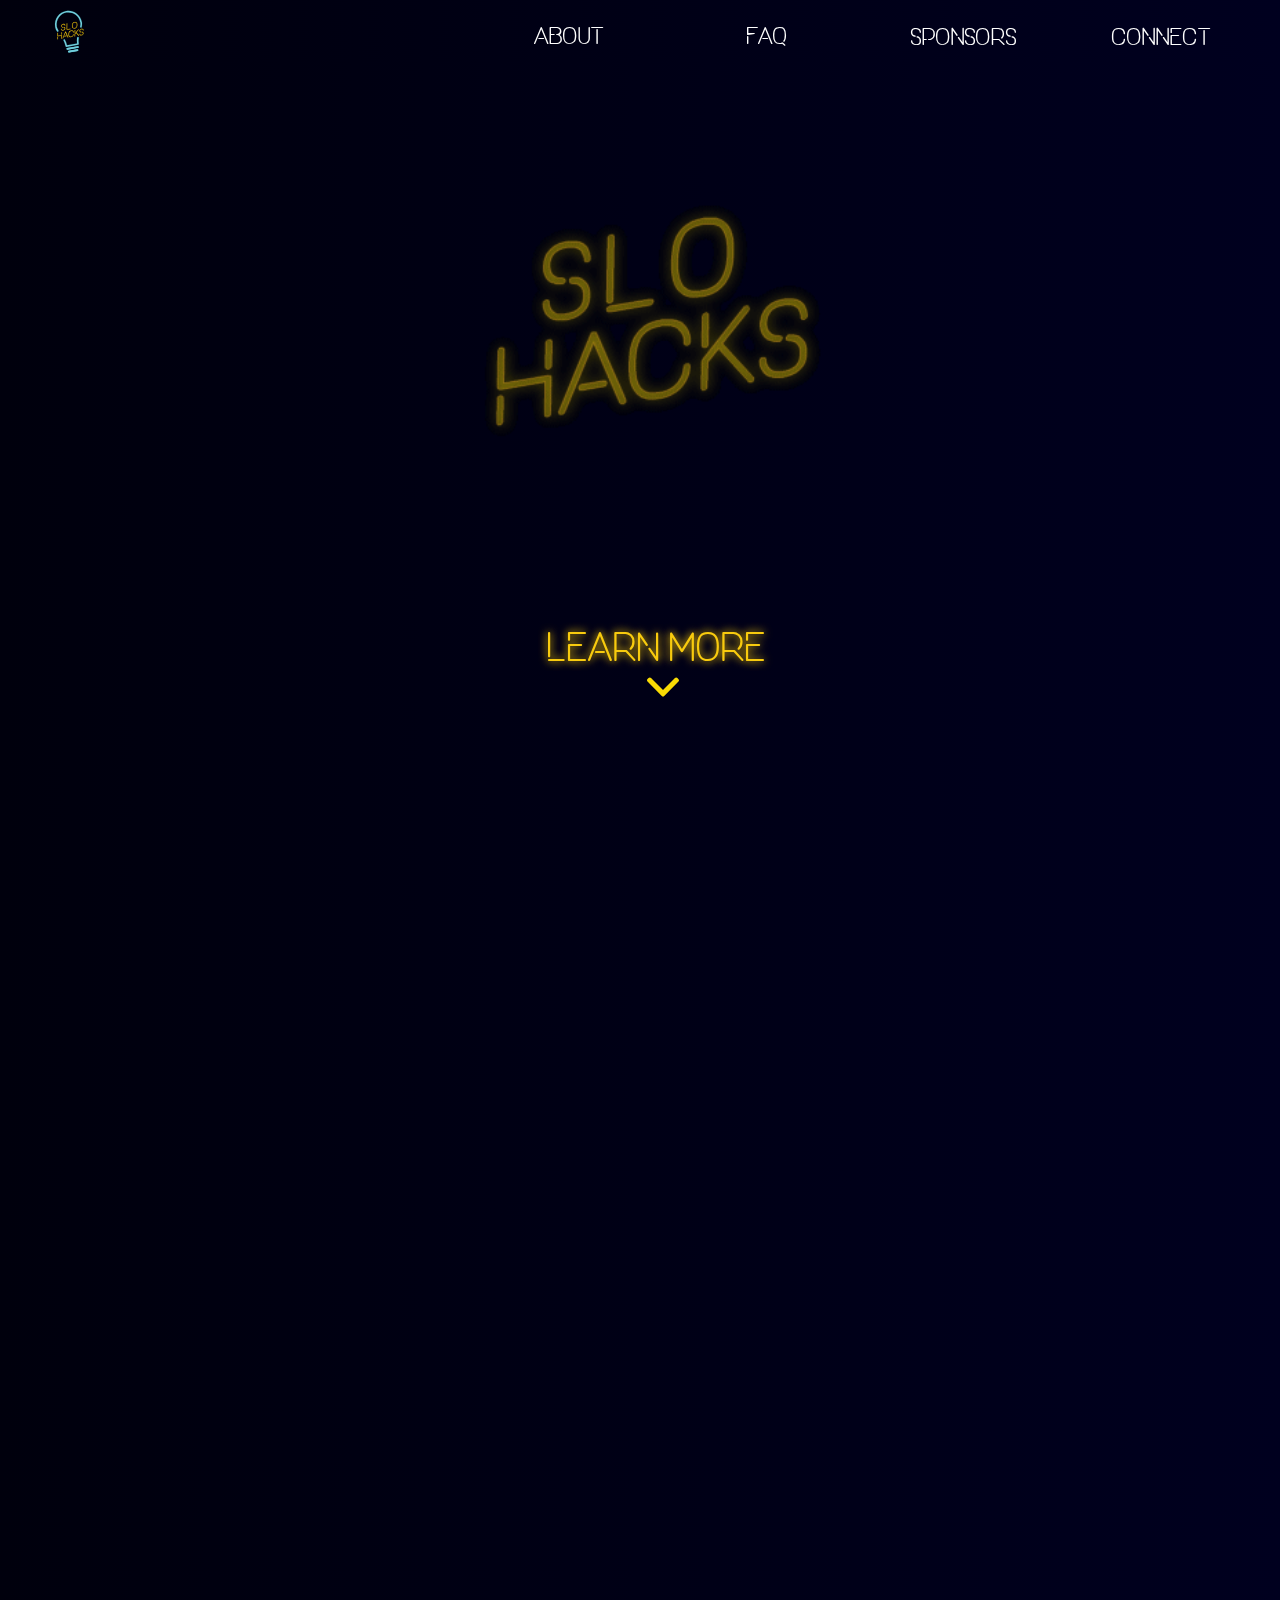
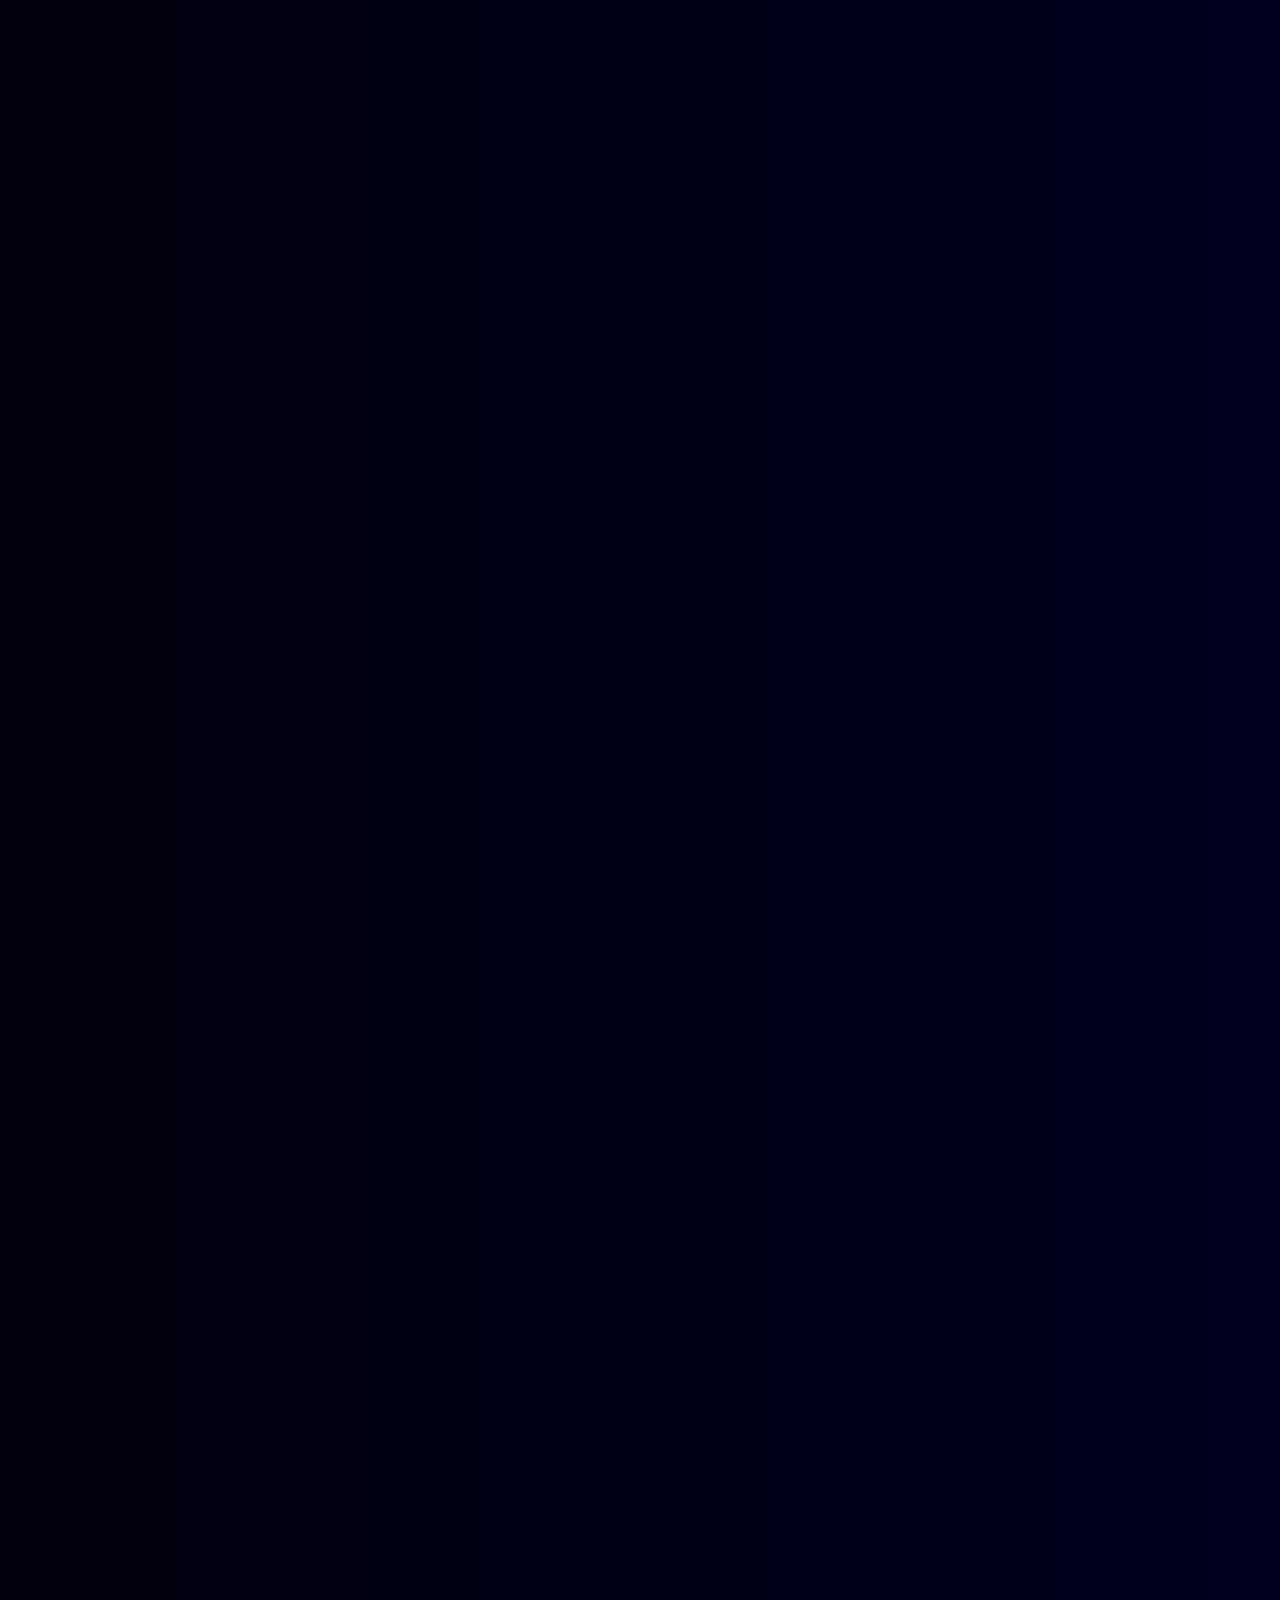
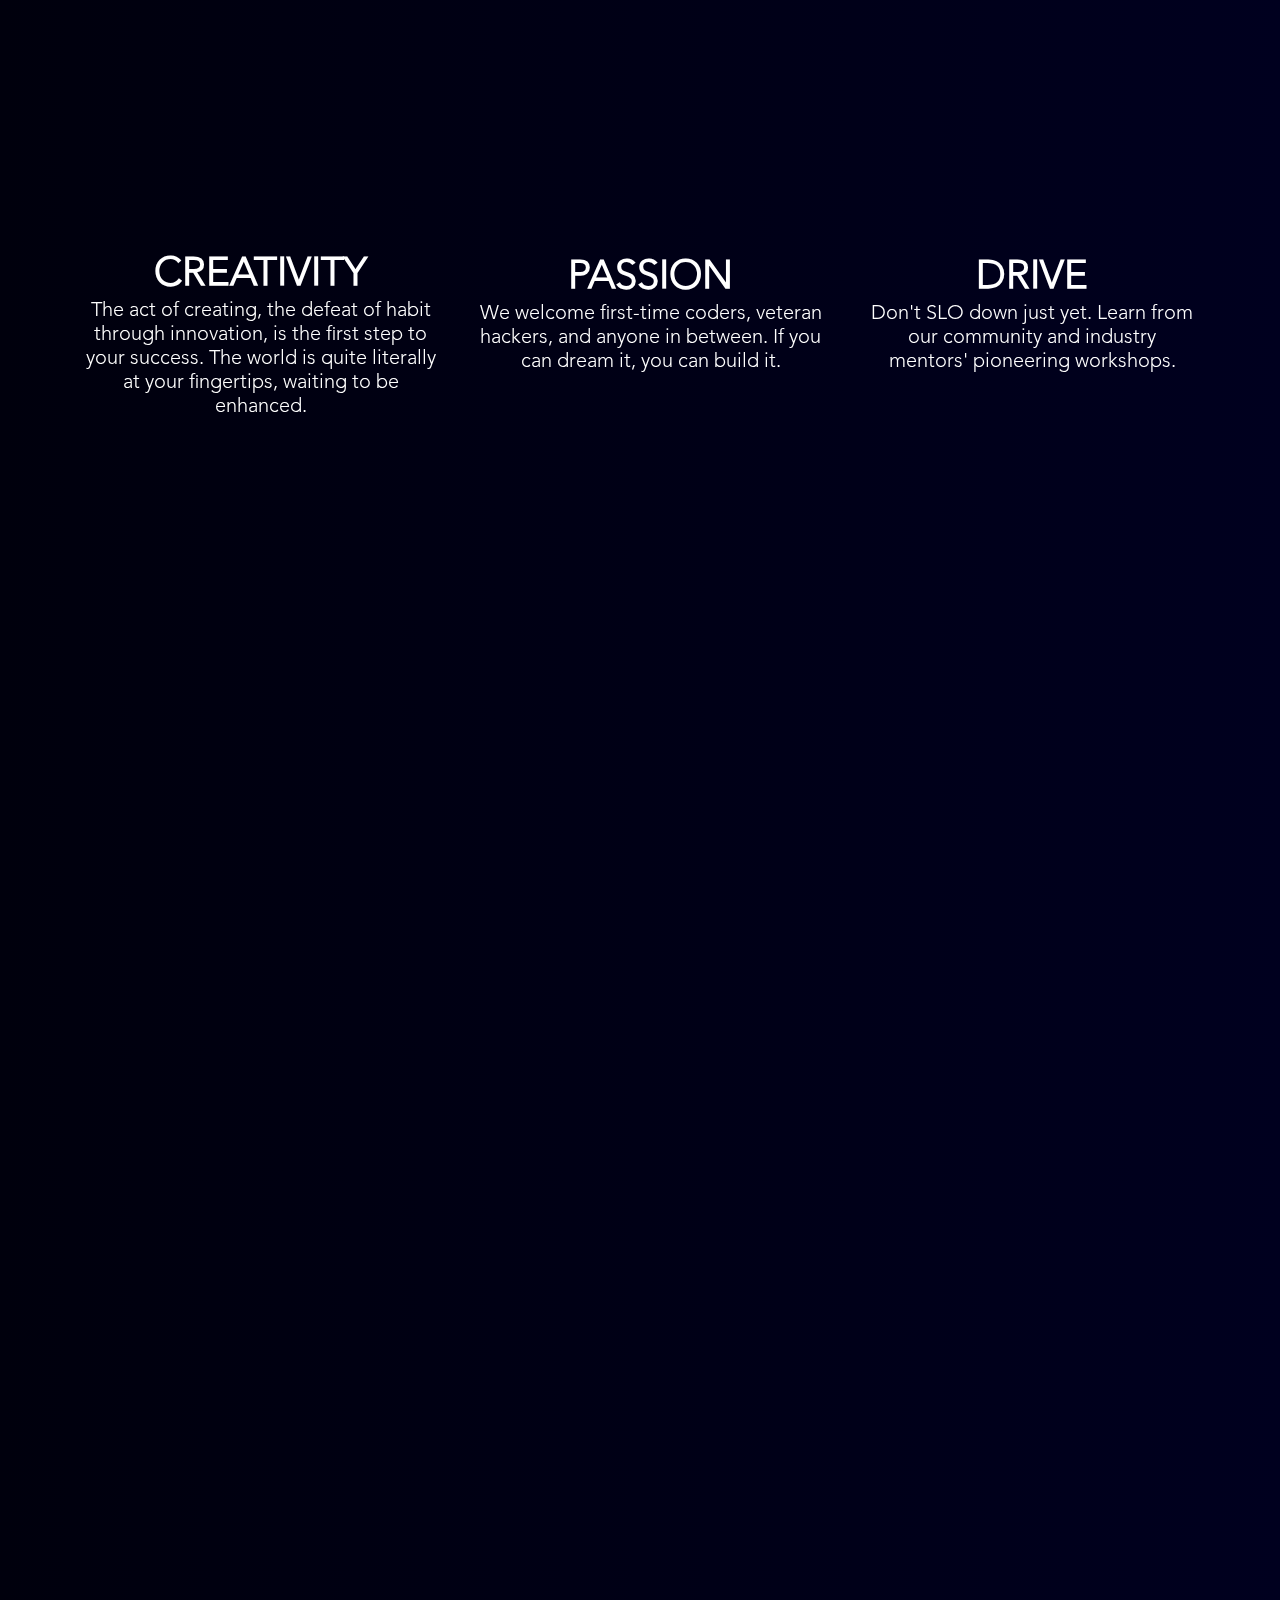
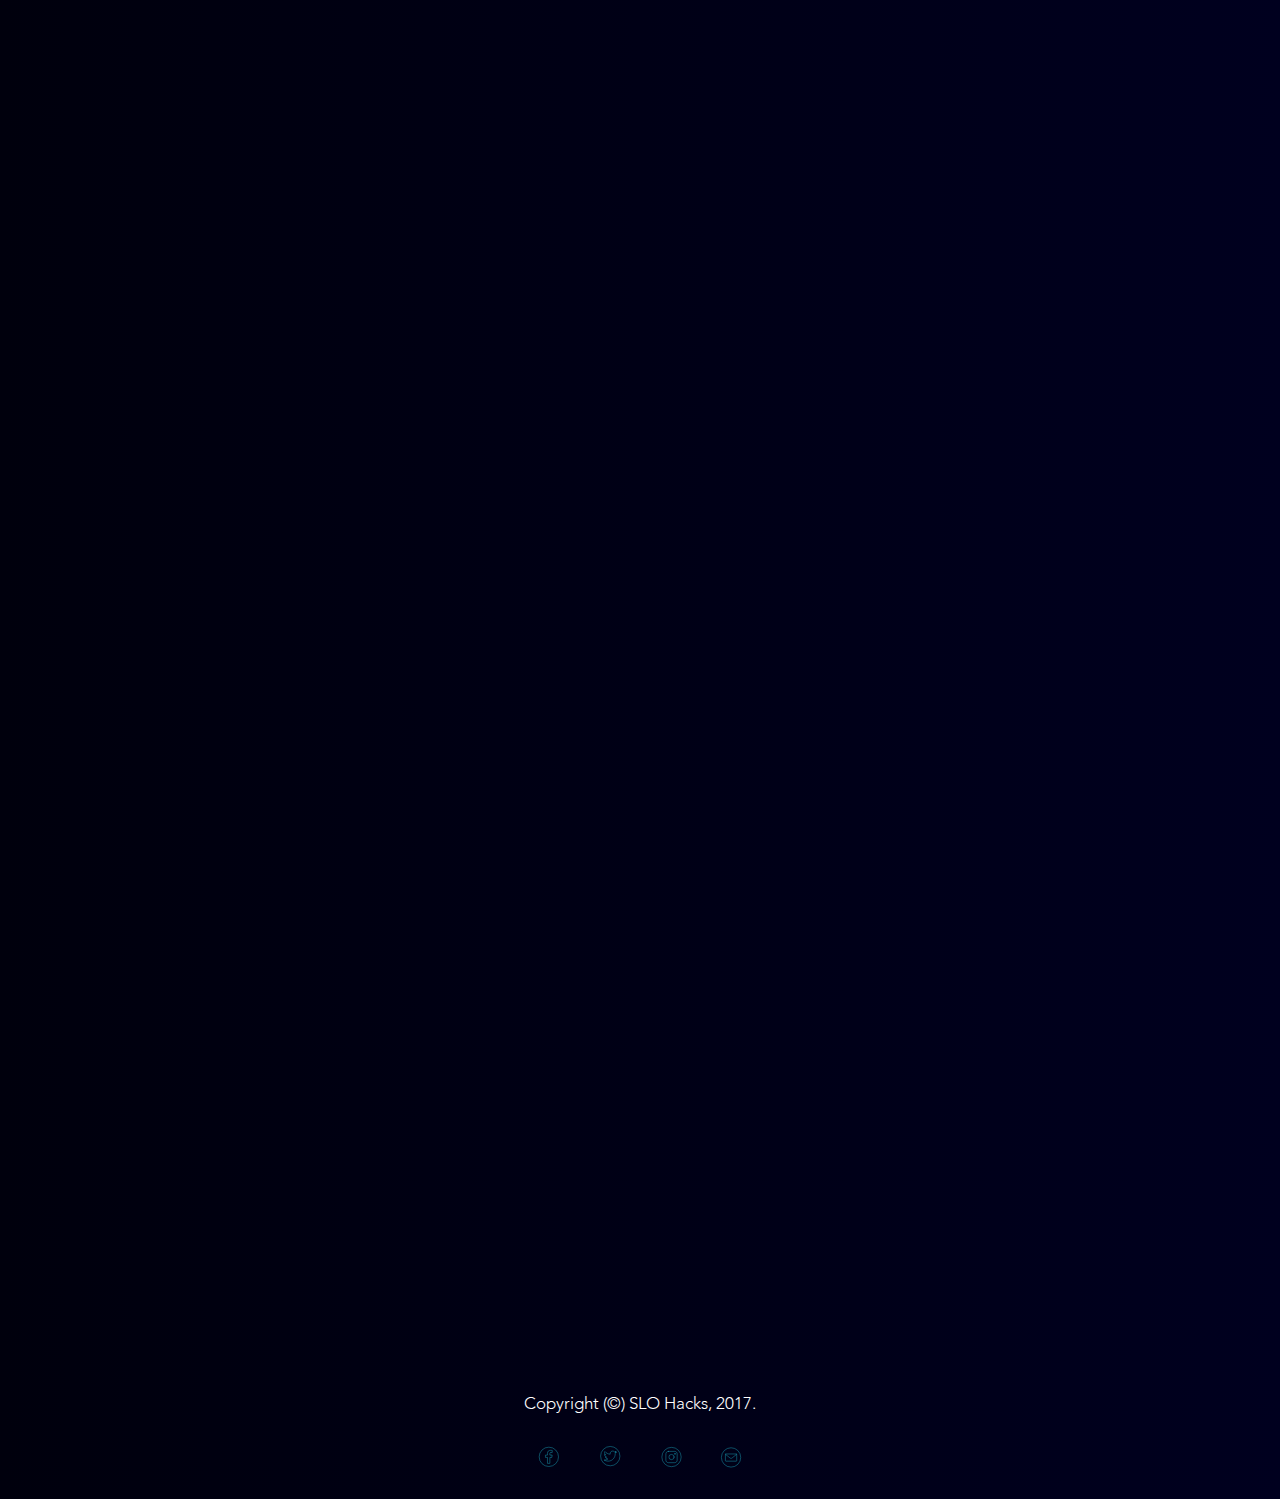
==== commit 9c9223c9: "fix alottastuff" ====
--- a/index.html
+++ b/index.html
@@ -18,12 +18,12 @@
   <title>SLO Hacks</title>
   <!-- CSS -->
   <link rel="stylesheet" type="text/css" href="css/site_global.css?crc=4280919338"/>
-  <link rel="stylesheet" type="text/css" href="css/master_a-master.css?crc=3774137886"/>
-  <link rel="stylesheet" type="text/css" href="css/index.css?crc=128433606" id="pagesheet"/>
+  <link rel="stylesheet" type="text/css" href="css/master_a-master.css?crc=3828569454"/>
+  <link rel="stylesheet" type="text/css" href="css/index.css?crc=6124120" id="pagesheet"/>
   <!-- IE-only CSS -->
   <!--[if lt IE 9]>
-  <link rel="stylesheet" type="text/css" href="css/nomq_preview_master_a-master.css?crc=3954494803"/>
-  <link rel="stylesheet" type="text/css" href="css/nomq_index.css?crc=4140836030" id="nomq_pagesheet"/>
+  <link rel="stylesheet" type="text/css" href="css/nomq_preview_master_a-master.css?crc=3893411629"/>
+  <link rel="stylesheet" type="text/css" href="css/nomq_index.css?crc=257013520" id="nomq_pagesheet"/>
   <![endif]-->
    </head>
  <body>
@@ -51,7 +51,8 @@
       <a class="nonblock nontext MuseLinkActive clip_frame" id="u15871" href="index.html"><!-- svg --><img class="svg temp_no_img_src" id="u15867" data-orig-src="images/logo.svg?crc=184304379" width="59" height="67" alt="" data-mu-svgfallback="images/logo_poster_.png?crc=3825379800" src="images/blank.gif?crc=4208392903"/></a>
       <div class="clearfix" id="u28870"><!-- group -->
        <div class="clearfix" id="u10608"><!-- group -->
-        <div class="Button clearfix" id="buttonu9259"><!-- container box -->
+        <div class="pointer_cursor Button clearfix" id="buttonu9259"><!-- container box -->
+         <a class="block anim_swing shared_content" href="index.html#about" data-content-guid="buttonu9259_0_content"><!-- Block link tag --></a>
          <div class="clearfix grpelem" id="pu7426-4"><!-- group -->
           <a class="nonblock nontext anim_swing clearfix grpelem" id="u7426-4" href="index.html#about"><!-- content --><h2 class="Nav_Global_Up1 shared_content" id="u7426-2" data-content-guid="u7426-2_content"><span class="Light-Upper" id="u7426"><p1>ABOUt</p1></span></h2></a>
           <a class="nonblock nontext anim_swing clearfix ose_pre_init grpelem" id="u9208-4" href="index.html#about"><!-- content --><h2 class="Nav_Global_Up1 shared_content" id="u9208-2" data-content-guid="u9208-2_content"><span class="Light-Upper" id="u9208"><p1>ABOUt</p1></span></h2></a>
@@ -59,8 +60,8 @@
         </div>
         <div class="Button clearfix" id="buttonu9292"><!-- container box -->
          <div class="clearfix grpelem" id="pu7434-4"><!-- group -->
-          <a class="nonblock nontext anim_swing clearfix grpelem" id="u7434-4" href="index.html#faq"><!-- content --><h2 class="Nav_Global_Up1 shared_content" id="u7434-2" data-content-guid="u7434-2_content"><span class="Light-Upper" id="u7434"><p1>FAQ</span></p1></h2></a>
-          <a class="nonblock nontext anim_swing clearfix ose_pre_init grpelem" id="u9210-4" href="index.html#faq"><!-- content --><h2 class="Nav_Global_Up1 shared_content" id="u9210-2" data-content-guid="u9210-2_content"><span class="Light-Upper" id="u9210"><p1>FAQ</span></p1></h2></a>
+          <a class="nonblock nontext anim_swing clearfix grpelem" id="u7434-4" href="index.html#faq"><!-- content --><h2 class="Nav_Global_Up1 shared_content" id="u7434-2" data-content-guid="u7434-2_content"><span class="Light-Upper" id="u7434"><p1>FAQ</p1></span></h2></a>
+          <a class="nonblock nontext anim_swing clearfix ose_pre_init grpelem" id="u9210-4" href="index.html#faq"><!-- content --><h2 class="Nav_Global_Up1 shared_content" id="u9210-2" data-content-guid="u9210-2_content"><span class="Light-Upper" id="u9210"><p1>FAQ</p1></span></h2></a>
          </div>
         </div>
         <div class="Button clearfix" id="buttonu9295"><!-- container box -->
@@ -78,8 +79,58 @@
        </div>
       </div>
      </div>
-     <div class="clearfix colelem" id="pplacedate"><!-- column -->
-      <a class="anchor_item colelem" id="placedate"></a>
+     <div class="clearfix colelem" id="pu46031"><!-- column -->
+      <div class="clearfix colelem shared_content" id="u46031" data-content-guid="u46031_content"><!-- group -->
+       <div class="grpelem" id="u45959"><!-- simple frame -->
+        &nbsp;
+</div>
+       <div class="grpelem" id="u45968"><!-- simple frame -->
+        &nbsp;
+</div>
+      </div>
+      <div class="clearfix colelem shared_content" id="u45499" data-content-guid="u45499_content"><!-- group -->
+       <div class="grpelem" id="u45490"><!-- simple frame -->
+        &nbsp;
+</div>
+      </div>
+      <div class="clearfix colelem shared_content" id="u45517" data-content-guid="u45517_content"><!-- group -->
+       <div class="grpelem" id="u45923"><!-- simple frame -->
+        &nbsp;
+</div>
+       <div class="grpelem" id="u45887"><!-- simple frame -->
+        &nbsp;
+</div>
+       <div class="grpelem" id="u45914"><!-- simple frame -->
+        &nbsp;
+</div>
+       <div class="grpelem" id="u45878"><!-- simple frame -->
+        &nbsp;
+</div>
+       <div class="grpelem" id="u45905"><!-- simple frame -->
+        &nbsp;
+</div>
+       <div class="grpelem" id="u45869"><!-- simple frame -->
+        &nbsp;
+</div>
+       <div class="grpelem" id="u45896"><!-- simple frame -->
+        &nbsp;
+</div>
+       <div class="grpelem" id="u45860"><!-- simple frame -->
+        &nbsp;
+</div>
+      </div>
+      <div class="clearfix colelem shared_content" id="u46049" data-content-guid="u46049_content"><!-- group -->
+       <div class="grpelem" id="u46004"><!-- simple frame -->
+        &nbsp;
+</div>
+       <div class="grpelem" id="u45995"><!-- simple frame -->
+        &nbsp;
+</div>
+      </div>
+      <div class="clearfix colelem" id="pabout"><!-- group -->
+       <a class="anchor_item grpelem" id="about"></a>
+       <a class="anchor_item grpelem" id="placedate"></a>
+      </div>
       <div class="clearfix colelem" id="pu733-4"><!-- group -->
        <div class="clearfix ose_pre_init grpelem" id="u733-4" data-mu-ie-matrix="progid:DXImageTransform.Microsoft.Matrix(M11=0.9877,M12=0.1564,M21=-0.1564,M22=0.9877,SizingMethod='auto expand')" data-mu-ie-matrix-dx="-3" data-mu-ie-matrix-dy="-35"><!-- content -->
         <p1>February 3-4</p1>
@@ -91,7 +142,10 @@
         <p1>2018</p1>
        </div>
       </div>
-      <div class="clearfix colelem" id="pu12042-5"><!-- group -->
+      <div class="clearfix colelem" id="pu2156"><!-- group -->
+       <div class="clip_frame ose_pre_init grpelem" id="u2156"><!-- svg -->
+        <img class="svg temp_no_img_src" id="u2152" data-orig-src="images/devices.svg?crc=3858766215" width="518" height="655" alt="" data-mu-svgfallback="images/devices_poster_.png?crc=220239236" src="images/blank.gif?crc=4208392903"/>
+       </div>
        <div class="clearfix ose_pre_init grpelem" id="u12042-5" data-mu-ie-matrix="progid:DXImageTransform.Microsoft.Matrix(M11=0.9903,M12=0.1392,M21=-0.1392,M22=0.9903,SizingMethod='auto expand')" data-mu-ie-matrix-dx="-7" data-mu-ie-matrix-dy="-27"><!-- content -->
         <p1>400 Students</p1>
         <p>&nbsp;</p>
@@ -105,135 +159,183 @@
         <p1>24 Hours</p1>
         <p>&nbsp;</p>
        </div>
-       <a class="anchor_item grpelem" id="about"></a>
-       <div class="clip_frame ose_pre_init grpelem" id="u2156"><!-- svg -->
-        <img class="svg temp_no_img_src" id="u2152" data-orig-src="images/devices.svg?crc=3858766215" width="518" height="655" alt="" data-mu-svgfallback="images/devices_poster_.png?crc=220239236" src="images/blank.gif?crc=4208392903"/>
-       </div>
       </div>
       <div class="colelem" id="u3658"><!-- simple frame --></div>
       <a class="anchor_item colelem" id="ourvalues"></a>
-      <div class="clearfix ose_pre_init colelem" id="u2864-4"><!-- content -->
-       <p1>OUR core values</p1>
-      </div>
-      <div class="clearfix colelem" id="pu2614"><!-- group -->
-       <div class="clip_frame ose_pre_init grpelem" id="u2614"><!-- image -->
-        <img class="block temp_no_img_src" id="u2614_img" data-orig-src="images/create.png?crc=3870839344" alt="" width="352" height="324" src="images/blank.gif?crc=4208392903"/>
-       </div>
-       <div class="clip_frame ose_pre_init grpelem" id="u2634"><!-- image -->
-        <img class="block temp_no_img_src" id="u2634_img" data-orig-src="images/heart.png?crc=138322597" alt="" width="338" height="324" src="images/blank.gif?crc=4208392903"/>
-       </div>
-       <div class="clip_frame ose_pre_init grpelem" id="u2624"><!-- image -->
-        <img class="block temp_no_img_src" id="u2624_img" data-orig-src="images/gear.png?crc=4113819590" alt="" width="324" height="324" src="images/blank.gif?crc=4208392903"/>
-       </div>
-      </div>
-      <div class="clearfix colelem" id="pu2911-6"><!-- group -->
-       <div class="clearfix ose_pre_init grpelem" id="u2911-6"><!-- content -->
-        <p id="u2911-2">CREATIVITY</p>
-        <p id="u2911-4">The act of creating, the defeat of habit through innovation, is the first step to your success. The world is quite literally at your fingertips, waiting to be enhanced.</p>
-       </div>
-       <div class="clearfix ose_pre_init grpelem" id="u2914-6"><!-- content -->
-        <p id="u2914-2">PASSION</p>
-        <p id="u2914-4">We welcome first-time coders, veteran hackers, and anyone in between. If you can dream it, you can build it.</p>
-       </div>
-       <div class="clearfix ose_pre_init grpelem" id="u2917-6"><!-- content -->
-        <p id="u2917-2">DRIVE</p>
-        <p id="u2917-4">Don't SLO down just yet. Learn from our community and industry mentors' pioneering workshops.</p>
+      <div class="clearfix colelem" id="pu45126"><!-- group -->
+       <div class="clearfix grpelem" id="u45126"><!-- group -->
+        <div class="clearfix grpelem" id="pu2864-4"><!-- column -->
+         <div class="clearfix ose_pre_init colelem" id="u2864-4"><!-- content -->
+          <p1>OUR core values</p1>
+         </div>
+         <div class="clearfix colelem" id="pu2614"><!-- group -->
+          <div class="clip_frame ose_pre_init grpelem" id="u2614"><!-- image -->
+           <img class="block temp_no_img_src" id="u2614_img" data-orig-src="images/create.png?crc=3870839344" alt="" width="352" height="324" src="images/blank.gif?crc=4208392903"/>
+          </div>
+          <div class="clip_frame ose_pre_init grpelem" id="u2634"><!-- image -->
+           <img class="block temp_no_img_src" id="u2634_img" data-orig-src="images/heart.png?crc=138322597" alt="" width="338" height="324" src="images/blank.gif?crc=4208392903"/>
+          </div>
+          <div class="clip_frame ose_pre_init grpelem" id="u2624"><!-- image -->
+           <img class="block temp_no_img_src" id="u2624_img" data-orig-src="images/gear.png?crc=4113819590" alt="" width="324" height="324" src="images/blank.gif?crc=4208392903"/>
+          </div>
+         </div>
+         <div class="clearfix colelem" id="pu2911-6"><!-- group -->
+          <div class="clearfix ose_pre_init grpelem" id="u2911-6"><!-- content -->
+           <p id="u2911-2">CREATIVITY</p>
+           <p id="u2911-4">The act of creating, the defeat of habit through innovation, is the first step to your success. The world is quite literally at your fingertips, waiting to be enhanced.</p>
+          </div>
+          <div class="clearfix ose_pre_init grpelem" id="u2914-6"><!-- content -->
+           <p id="u2914-2">PASSION</p>
+           <p id="u2914-4">We welcome first-time coders, veteran hackers, and anyone in between. If you can dream it, you can build it.</p>
+          </div>
+          <div class="clearfix ose_pre_init grpelem" id="u2917-6"><!-- content -->
+           <p id="u2917-2">DRIVE</p>
+           <p id="u2917-4">Don't SLO down just yet. Learn from our community and industry mentors' pioneering workshops.</p>
+          </div>
+         </div>
+        </div>
        </div>
        <div class="grpelem" id="u3655"><!-- simple frame --></div>
        <a class="anchor_item grpelem" id="faq"></a>
       </div>
-      <div class="clearfix ose_pre_init colelem" id="u6893-4"><!-- content -->
-       <p1>FAQ</p1>
-      </div>
-      <div class="clearfix colelem" id="pu6894-4"><!-- group -->
-       <div class="clearfix ose_pre_init grpelem" id="u6894-4"><!-- content -->
-        <p1>WHAT IS A HACKATHON?</p1>
-       </div>
-       <div class="clearfix ose_pre_init grpelem" id="u6896-4"><!-- content -->
-        <p1>WHAT SHOULD I BRING?</p1>
-       </div>
-      </div>
-      <div class="clearfix colelem" id="pu6895-4"><!-- group -->
-       <div class="clearfix ose_pre_init grpelem" id="u6895-4"><!-- content -->
-        <p>A hackathon is an event where students with common interests from all over the nation come together and collaborate on a project over a 24-hour period.</p>
-       </div>
-       <div class="clearfix ose_pre_init grpelem" id="u6897-4"><!-- content -->
-        <p>Bring your ID, computer, and sleeping bag (optional). All the necessary equipment for hardware projects will be provided.</p>
-       </div>
-      </div>
-      <div class="clearfix colelem" id="ppu6898-4"><!-- group -->
-       <div class="clearfix grpelem" id="pu6898-4"><!-- column -->
-        <div class="clearfix ose_pre_init colelem" id="u6898-4"><!-- content -->
-         <p1>WHO CAN COME?</p1>
-        </div>
-        <div class="clearfix ose_pre_init colelem" id="u6899-4"><!-- content -->
-         <p>All college students (both graduate and undergraduate) are welcome! No prior experience is necessary.</p>
-        </div>
-       </div>
-       <div class="clearfix ose_pre_init grpelem" id="u6900-4"><!-- content -->
-        <p1>HOW MUCH DOES IT COST?</p1>
-       </div>
-       <div class="clearfix ose_pre_init grpelem" id="u6901-4"><!-- content -->
-        <p>Food, commute, and admissions are absolutely FREE!</p>
-       </div>
-      </div>
-      <div class="clearfix colelem" id="pu6902-4"><!-- group -->
-       <div class="clearfix ose_pre_init grpelem" id="u6902-4"><!-- content -->
-        <p1>WHAT CAN I BUILD?</p1>
-       </div>
-       <div class="clearfix ose_pre_init grpelem" id="u6904-4"><!-- content -->
-        <p1>HOW WILL I GET THERE?</p1>
-       </div>
-      </div>
-      <div class="clearfix colelem" id="pu6903-4"><!-- group -->
-       <div class="clearfix ose_pre_init grpelem" id="u6903-4"><!-- content -->
-        <p>If you can think it, you can build it. We encourage students to build technological projects, whether it be software or hardware.</p>
-       </div>
-       <div class="clearfix ose_pre_init grpelem" id="u6905-4"><!-- content -->
-        <p>We will be providing busses to select locations in California, so stay tuned!</p>
-       </div>
-      </div>
-      <div class="clearfix colelem" id="ppu6906-4"><!-- group -->
-       <div class="clearfix grpelem" id="pu6906-4"><!-- column -->
-        <div class="clearfix ose_pre_init colelem" id="u6906-4"><!-- content -->
-         <p1>WHAT IF I DON'T HAVE A TEAM OR IDEA?</p1>
-        </div>
-        <div class="clearfix ose_pre_init colelem" id="u6907-5"><!-- content -->
-         <p id="u6907-2">Not a problem. There will be time to find other students who don’t have a team yet!</p>
-         <p>&nbsp;</p>
-        </div>
-       </div>
-       <div class="clearfix grpelem" id="pu6908-4"><!-- column -->
-        <div class="clearfix ose_pre_init colelem" id="u6908-4"><!-- content -->
-         <p1>STILL HAVE QUESTIONS?</p1>
-        </div>
-        <div class="clearfix ose_pre_init colelem" id="u6909-4"><!-- content -->
-         <p>Feel free to shoot us an email at team@slohacks.com or contact us on Facebook.</p>
+      <div class="clearfix colelem" id="u45535"><!-- group -->
+       <div class="clearfix grpelem" id="pu6893-4"><!-- column -->
+        <div class="clearfix ose_pre_init colelem" id="u6893-4"><!-- content -->
+         <p1>FAQ</p1>
+        </div>
+        <div class="clearfix colelem" id="u46148"><!-- group -->
+         <div class="clearfix grpelem" id="u46085"><!-- group -->
+          <div class="clearfix grpelem" id="pu6894-4"><!-- column -->
+           <div class="clearfix ose_pre_init colelem" id="u6894-4"><!-- content -->
+            <p1>WHAT IS A HACKATHON?</p1>
+           </div>
+           <div class="clearfix ose_pre_init colelem" id="u6895-4"><!-- content -->
+            <p>A hackathon is an event where students with common interests from all over the nation come together and collaborate on a project over a 24-hour period.</p>
+           </div>
+          </div>
+         </div>
+         <div class="clearfix grpelem" id="u46130"><!-- group -->
+          <div class="clearfix grpelem" id="pu6896-4"><!-- column -->
+           <div class="clearfix ose_pre_init colelem" id="u6896-4"><!-- content -->
+            <p1>WHAT SHOULD I BRING?</p1>
+           </div>
+           <div class="clearfix ose_pre_init colelem" id="u6897-4"><!-- content -->
+            <p>Bring your ID, computer, and sleeping bag (optional). All the necessary equipment for hardware projects will be provided.</p>
+           </div>
+          </div>
+         </div>
+        </div>
+        <div class="clearfix colelem" id="u46139"><!-- group -->
+         <div class="clearfix grpelem" id="u46094"><!-- group -->
+          <div class="clearfix grpelem" id="pu6898-4"><!-- column -->
+           <div class="clearfix ose_pre_init colelem" id="u6898-4"><!-- content -->
+            <p1>WHO CAN COME?</p1>
+           </div>
+           <div class="clearfix ose_pre_init colelem" id="u6899-4"><!-- content -->
+            <p>All college students (both graduate and undergraduate) are welcome! No prior experience is necessary.</p>
+           </div>
+          </div>
+         </div>
+         <div class="clearfix grpelem" id="u46067"><!-- group -->
+          <div class="clearfix grpelem" id="pu6900-4"><!-- column -->
+           <div class="clearfix ose_pre_init colelem" id="u6900-4"><!-- content -->
+            <p1>HOW MUCH DOES IT COST?</p1>
+           </div>
+           <div class="clearfix ose_pre_init colelem" id="u6901-4"><!-- content -->
+            <p>Food, commute, and admissions are absolutely FREE!</p>
+           </div>
+          </div>
+         </div>
+        </div>
+        <div class="clearfix colelem" id="u46157"><!-- group -->
+         <div class="clearfix grpelem" id="u46103"><!-- group -->
+          <div class="clearfix grpelem" id="pu6902-4"><!-- column -->
+           <div class="clearfix ose_pre_init colelem" id="u6902-4"><!-- content -->
+            <p1>WHAT CAN I BUILD?</p1>
+           </div>
+           <div class="clearfix ose_pre_init colelem" id="u6903-4"><!-- content -->
+            <p>If you can think it, you can build it. We encourage students to build technological projects, whether it be software or hardware.</p>
+           </div>
+          </div>
+         </div>
+         <div class="clearfix grpelem" id="u46076"><!-- group -->
+          <div class="clearfix grpelem" id="pu6904-4"><!-- column -->
+           <div class="clearfix ose_pre_init colelem" id="u6904-4"><!-- content -->
+            <p1>HOW WILL I GET THERE?</p1>
+           </div>
+           <div class="clearfix ose_pre_init colelem" id="u6905-4"><!-- content -->
+            <p>We will be providing busses to select locations in California, so stay tuned!</p>
+           </div>
+          </div>
+         </div>
+        </div>
+        <div class="clearfix colelem" id="u46166"><!-- group -->
+         <div class="clearfix grpelem" id="u46112"><!-- group -->
+          <div class="clearfix grpelem" id="pu6906-4"><!-- column -->
+           <div class="clearfix ose_pre_init colelem" id="u6906-4"><!-- content -->
+            <p1>WHAT IF I DON'T HAVE A TEAM OR IDEA?</p1>
+           </div>
+           <div class="clearfix ose_pre_init colelem" id="u6907-5"><!-- content -->
+            <p id="u6907-2">Not a problem. There will be time to find other students who don’t have a team yet!</p>
+            <p>&nbsp;</p>
+           </div>
+          </div>
+         </div>
+         <div class="clearfix grpelem" id="u46121"><!-- group -->
+          <div class="clearfix grpelem" id="pu6908-4"><!-- column -->
+           <div class="clearfix ose_pre_init colelem" id="u6908-4"><!-- content -->
+            <p1>STILL HAVE QUESTIONS?</p1>
+           </div>
+           <div class="clearfix ose_pre_init colelem" id="u6909-4"><!-- content -->
+            <p>Feel free to shoot us an email at team@slohacks.com or contact us on Facebook.</p>
+           </div>
+          </div>
+         </div>
         </div>
        </div>
       </div>
       <div class="clearfix colelem" id="u7985"><!-- group -->
        <a class="anchor_item grpelem" id="sponsors"></a>
       </div>
-      <div class="clearfix ose_pre_init colelem" id="u3239-4"><!-- content -->
-       <p1>SPONSORS</p1>
-      </div>
-      <div class="clearfix colelem" id="pu4987"><!-- group -->
-       <a class="nonblock nontext clip_frame ose_pre_init grpelem" id="u4987" href="https://www.godaddy.com/"><!-- image --><img class="block temp_no_img_src" id="u4987_img" data-orig-src="images/godaddy-logo-old.png?crc=10398914" alt="" width="203" height="73" src="images/blank.gif?crc=4208392903"/></a>
-       <a class="nonblock nontext clip_frame ose_pre_init grpelem" id="u5001" href="https://balsamiq.com/"><!-- svg --><img class="svg temp_no_img_src" id="u4997" data-orig-src="images/balsamiq-logo.svg?crc=4062307993" width="254" height="73" alt="" data-mu-svgfallback="images/balsamiq-logo_poster_.png?crc=3975142348" src="images/blank.gif?crc=4208392903"/></a>
-       <a class="nonblock nontext clip_frame ose_pre_init grpelem" id="u28923" href="https://www.linode.com/"><!-- image --><img class="block temp_no_img_src shared_content" id="u28923_img" data-orig-src="images/linode-logo_standard_dark_medium.png?crc=441123459" alt="" width="188" height="75" src="images/blank.gif?crc=4208392903" data-content-guid="u28923_img_content"/></a>
-      </div>
-      <div class="clearfix colelem" id="pu28901"><!-- group -->
-       <a class="nonblock nontext clip_frame ose_pre_init grpelem" id="u28901" href="https://www.ifixit.com/"><!-- image --><img class="block temp_no_img_src shared_content" id="u28901_img" data-orig-src="images/ifixit-logo-2c-horiz%20(1).jpg?crc=276923894" alt="" width="203" height="62" src="images/blank.gif?crc=4208392903" data-content-guid="u28901_img_content"/></a>
-       <a class="nonblock nontext clip_frame ose_pre_init grpelem" id="u41178" href="http://www.brandmakers.com/"><!-- image --><img class="block temp_no_img_src shared_content" id="u41178_img" data-orig-src="images/bm_horz_stacked_fc-_1_.png?crc=4068996660" alt="" width="233" height="62" src="images/blank.gif?crc=4208392903" data-content-guid="u41178_img_content"/></a>
-       <a class="nonblock nontext clip_frame ose_pre_init grpelem" id="u7905" href="https://hackplus.io/"><!-- image --><img class="block temp_no_img_src" id="u7905_img" data-orig-src="images/logo_din-blue.png?crc=404322005" alt="" width="165" height="62" src="images/blank.gif?crc=4208392903"/></a>
-      </div>
-      <div class="pointer_cursor Button clearfix ose_pre_init colelem" id="buttonu6984"><!-- container box -->
-       <a class="block" target="_blank" href="assets/slo-hacks-sponsorship-packet.pdf"><!-- Block link tag --></a>
-       <div class="clearfix grpelem" id="pu7653"><!-- group -->
-        <a class="nonblock nontext shadow rounded-corners ose_pre_init grpelem" id="u7653" href="assets/slo-hacks-sponsorship-packet.pdf"><!-- simple frame --></a>
-        <a class="nonblock nontext shadow rounded-corners clearfix ose_pre_init grpelem" id="u5011-3" href="assets/slo-hacks-sponsorship-packet.pdf" target="_blank"><!-- content --><p>&nbsp;</p></a>
-        <a class="nonblock nontext clearfix ose_pre_init grpelem" id="u5336-4" href="assets/slo-hacks-sponsorship-packet.pdf" target="_blank"><!-- content --><p1>SPONSORSHIP PACKET</p1></a>
+      <div class="clearfix colelem" id="u47421"><!-- group -->
+       <div class="clearfix grpelem" id="u47412"><!-- group -->
+        <div class="clearfix grpelem" id="u47403"><!-- group -->
+         <div class="clearfix grpelem" id="u47394"><!-- group -->
+          <div class="clearfix grpelem" id="pu3239-4"><!-- column -->
+           <div class="clearfix ose_pre_init colelem" id="u3239-4"><!-- content -->
+            <p1>SPONSORS</p1>
+           </div>
+           <div class="clearfix colelem" id="ppu46259"><!-- group -->
+            <div class="clearfix grpelem" id="pu46259"><!-- column -->
+             <a class="nonblock nontext clip_frame ose_pre_init colelem" id="u46259" href="https://cloud.google.com/"><!-- svg --><img class="svg temp_no_img_src shared_content" id="u46254" data-orig-src="images/logo_lockup_cloud_platform_icon_vertical_new_white.svg?crc=474662880" width="220" height="124" alt="" data-mu-svgfallback="images/logo_lockup_cloud_platform_icon_vertical_new_white_poster_.png?crc=4084472656" src="images/blank.gif?crc=4208392903" data-content-guid="u46254_content"/></a>
+             <a class="nonblock nontext clip_frame ose_pre_init colelem" id="u47127" href="https://www.autodesk.com/"><!-- svg --><img class="svg temp_no_img_src" id="u47122" data-orig-src="images/autodesk-logo-cmyk-white-1line-large-v2.svg?crc=203937446" width="330" height="55" alt="" data-mu-svgfallback="images/autodesk-logo-cmyk-white-1line-large-v2_poster_.png?crc=395234636" src="images/blank.gif?crc=4208392903"/></a>
+             <a class="nonblock nontext clip_frame ose_pre_init colelem" id="u45271" href="https://goo.gl/zxK8oT" target="_blank"><!-- image --><img class="block temp_no_img_src" id="u45271_img" data-orig-src="images/gitkraken-logo-light-sq.png?crc=4015491241" alt="" width="190" height="190" src="images/blank.gif?crc=4208392903"/></a>
+            </div>
+            <div class="clearfix grpelem" id="pu46969"><!-- column -->
+             <a class="nonblock nontext clip_frame ose_pre_init colelem" id="u46969" href="https://www.intuit.com/"><!-- svg --><img class="svg temp_no_img_src" id="u46964" data-orig-src="images/intuit_2016_rgb-2-.svg?crc=3959889407" width="254" height="125" alt="" data-mu-svgfallback="images/intuit_2016_rgb-2-_poster_.png?crc=4102107147" src="images/blank.gif?crc=4208392903"/></a>
+             <a class="nonblock nontext clip_frame clearfix ose_pre_init colelem" id="u28901" href="https://www.ifixit.com/" target="_blank"><!-- image --><img class="position_content temp_no_img_src" id="u28901_img" data-orig-src="images/ifixit-logo-inverted.png?crc=4241564418" alt="" width="203" height="71" src="images/blank.gif?crc=4208392903"/></a>
+             <a class="nonblock nontext clip_frame ose_pre_init colelem" id="u41178" href="http://www.brandmakers.com/" target="_blank"><!-- image --><img class="block temp_no_img_src" id="u41178_img" data-orig-src="images/bm_horz_stacked_fc-_1_.png?crc=4068996660" alt="" width="233" height="62" src="images/blank.gif?crc=4208392903"/></a>
+             <a class="nonblock nontext clip_frame ose_pre_init colelem" id="u46361" href="http://oldsanluisbbq.com/"><!-- svg --><img class="svg temp_no_img_src shared_content" id="u46357" data-orig-src="images/logo-with-oval---outlined-text.svg?crc=4103027116" width="198" height="109" alt="" data-mu-svgfallback="images/logo%20with%20oval%20-%20outlined%20text_poster_.png?crc=33641333" src="images/blank.gif?crc=4208392903" data-content-guid="u46357_content"/></a>
+            </div>
+            <div class="clearfix grpelem" id="pu5001"><!-- column -->
+             <a class="nonblock nontext clip_frame ose_pre_init colelem" id="u5001" href="https://balsamiq.com/" target="_blank"><!-- svg --><img class="svg temp_no_img_src" id="u4997" data-orig-src="images/balsamiq-logo.svg?crc=4062307993" width="254" height="73" alt="" data-mu-svgfallback="images/balsamiq-logo_poster_.png?crc=3975142348" src="images/blank.gif?crc=4208392903"/></a>
+             <a class="nonblock nontext clip_frame ose_pre_init colelem" id="u4987" href="https://www.godaddy.com/" target="_blank"><!-- image --><img class="block temp_no_img_src" id="u4987_img" data-orig-src="images/godaddy-logo-old.png?crc=10398914" alt="" width="203" height="73" src="images/blank.gif?crc=4208392903"/></a>
+             <a class="nonblock nontext clip_frame ose_pre_init colelem" id="u45248" href="http://get.tech/" target="_blank"><!-- image --><img class="block temp_no_img_src" id="u45248_img" data-orig-src="images/black--recovered--crop-u45248.png?crc=383683703" alt="" width="188" height="91" src="images/blank.gif?crc=4208392903"/></a>
+             <a class="nonblock nontext clip_frame ose_pre_init colelem" id="u28923" href="https://www.linode.com/" target="_blank"><!-- image --><img class="block temp_no_img_src" id="u28923_img" data-orig-src="images/linode-logo_standard_dark_medium.png?crc=441123459" alt="" width="188" height="75" src="images/blank.gif?crc=4208392903"/></a>
+            </div>
+           </div>
+           <a class="nonblock nontext clip_frame ose_pre_init colelem" id="u7905" href="https://hackplus.io/" target="_blank"><!-- image --><img class="block temp_no_img_src" id="u7905_img" data-orig-src="images/logo_din-blue.png?crc=404322005" alt="" width="165" height="62" src="images/blank.gif?crc=4208392903"/></a>
+           <div class="pointer_cursor Button clearfix ose_pre_init colelem" id="buttonu6984"><!-- container box -->
+            <a class="block" target="_blank" href="assets/slo-hacks-sponsorship-packet.pdf"><!-- Block link tag --></a>
+            <div class="clearfix grpelem" id="pu5011-3"><!-- group -->
+             <a class="nonblock nontext shadow rounded-corners clearfix ose_pre_init grpelem" id="u5011-3" href="assets/slo-hacks-sponsorship-packet.pdf" target="_blank"><!-- content --><p>&nbsp;</p></a>
+             <a class="nonblock nontext clearfix ose_pre_init grpelem" id="u5336-4" href="assets/slo-hacks-sponsorship-packet.pdf" target="_blank"><!-- content --><p1>SPONSORSHIP PACKET</p1></a>
+             <a class="nonblock nontext shadow rounded-corners clearfix ose_pre_init grpelem" id="u43791-3" href="assets/slo-hacks-sponsorship-packet.pdf" target="_blank"><!-- content --><p>&nbsp;</p></a>
+            </div>
+           </div>
+          </div>
+         </div>
+        </div>
        </div>
       </div>
       <a class="anchor_item colelem" id="stay-updated"></a>
@@ -252,13 +354,20 @@
 					<input class="fieldlastname" id="last_name" name="LNAME" type="text" placeholder="Last Name"/>
 					<input id="mc-email" type="email" placeholder="Email">
 					<button type="submit">Submit</button>
-
 		</form>
 
     <style>
+    html, body {
+    max-width: 100%;
+    overflow-x: hidden;
+    }
     @media screen and (max-width: 600px) {
       .form-style-6 button {
-          padding-top: 4% !important;
+          font-size: 185% !important;
+          padding-top: 3.5% !important;
+          padding-bottom: 3.5% !important;
+
+          text-align: -webkit-center !important;
       }
     }
 @font-face {
@@ -282,11 +391,11 @@
         /*font: 95% Arial, Helvetica, sans-serif;*/
         margin: 10px auto;
         padding: 16px;
-        background: #00000D;
+        background:rgba(0, 0, 0, 0);
     }
     .form-style-6 h1{
         background: #75CEDC;
-        padding: 20px 0;
+        padding: 20px;
         font-size: 140%;
         font-weight: 300;
         text-align: center;
@@ -350,7 +459,10 @@
       padding-bottom: 2%;
     }
     .form-style-6 button:hover {
-        box-shadow: 0 0 50px #75CEDC;
+      box-shadow: 0 0 35px #75CEDC, inset 0 0 35px #75CEDC;
+      -webkit-box-shadow: 0 0 35px #75CEDC, inset 0 0 35px #75CEDC;
+      -moz-box-shadow: 0 0 35px #75CEDC, inset 0 0 35px #75CEDC;
+      text-shadow: 0px 0px 8px #F9DD00, 0px 0px 8px #F9DD00;
 
     }
 
@@ -363,8 +475,10 @@
   -webkit-box-sizing: border-box;
   -moz-box-sizing: border-box;
   width: 200px;
-  text-shadow: 0 0 15px #F9DD00 !important;
-  box-shadow: 0 0 20px #75CEDC;
+  text-shadow: 0px 0px 8px #F9DD00;
+  box-shadow: 0 0 8px #75CEDC, inset 0 0 20px #75CEDC;
+  -webkit-box-shadow: 0 0 8px #75CEDC, inset 0 0 20px #75CEDC;
+  -moz-box-shadow: 0 0 8px #75CEDC, inset 0 0 20px #75CEDC;
   background: transparent;
   border-bottom: 9px solid #75CEDC;
   border-top: 9px solid #75CEDC;
@@ -431,15 +545,15 @@
 
 
 
+										<style>.fieldlastname{display:none;} </style>
+
+
 										<style>.fieldname{display:block;} </style>
-
-
-										<style>.fieldlastname{display:none;} </style>
 								</span>
        </div>
       </div>
      </div>
-     <div class="verticalspacer" data-offset-top="6702" data-content-above-spacer="6701" data-content-below-spacer="122"></div>
+     <div class="verticalspacer" data-offset-top="6893" data-content-above-spacer="6892" data-content-below-spacer="122"></div>
      <div class="clearfix colelem" id="pu8196-4"><!-- column -->
       <div class="clearfix colelem" id="u8196-4"><!-- content -->
        <p class="shared_content" data-content-guid="u8196-4_0_content">Copyright (©) SLO Hacks, 2017.</p>
@@ -471,106 +585,243 @@
       </div>
      </div>
     </div>
+    <span class="clearfix grpelem placeholder" data-placeholder-for="u45517_content"><!-- placeholder node --></span>
+    <div class="clearfix grpelem temp_no_id shared_content" data-orig-id="u45535" data-content-guid="u45535_content"><!-- group -->
+     <div class="clearfix grpelem temp_no_id" data-orig-id="u46148"><!-- group -->
+      <div class="grpelem temp_no_id" data-orig-id="u46085"><!-- simple frame -->
+       &nbsp;
+</div>
+      <div class="grpelem temp_no_id" data-orig-id="u46130"><!-- simple frame -->
+       &nbsp;
+</div>
+     </div>
+     <div class="clearfix grpelem temp_no_id" data-orig-id="u46139"><!-- group -->
+      <div class="grpelem temp_no_id" data-orig-id="u46094"><!-- simple frame -->
+       &nbsp;
+</div>
+      <div class="grpelem temp_no_id" data-orig-id="u46067"><!-- simple frame -->
+       &nbsp;
+</div>
+     </div>
+     <div class="clearfix grpelem temp_no_id" data-orig-id="u46157"><!-- group -->
+      <div class="grpelem temp_no_id" data-orig-id="u46103"><!-- simple frame -->
+       &nbsp;
+</div>
+      <div class="grpelem temp_no_id" data-orig-id="u46076"><!-- simple frame -->
+       &nbsp;
+</div>
+     </div>
+     <div class="clearfix grpelem temp_no_id" data-orig-id="u46166"><!-- group -->
+      <div class="grpelem temp_no_id" data-orig-id="u46112"><!-- simple frame -->
+       &nbsp;
+</div>
+      <div class="grpelem temp_no_id" data-orig-id="u46121"><!-- simple frame -->
+       &nbsp;
+</div>
+     </div>
+    </div>
+    <span class="clearfix grpelem placeholder" data-placeholder-for="u45499_content"><!-- placeholder node --></span>
     <a class="nonblock nontext MuseLinkActive clip_frame temp_no_id" href="index.html" data-orig-id="u15871"><!-- svg --><img class="svg svg_mar temp_no_id temp_no_img_src" data-orig-src="images/logo.svg?crc=184304379" onload="this.style.height=(this.offsetWidth*72.50285714285717/63.43999999999999)+'px'" alt="" data-mu-svgfallback="images/logo_poster_.png?crc=3825379800" data-heightwidthratio="1.1587301587301588" data-image-width="63" data-image-height="73" data-orig-id="u15867" src="images/blank.gif?crc=4208392903"/></a>
-    <div class="clearfix grpelem" id="ppu10619-5"><!-- column -->
-     <div class="clearfix colelem" id="pu10619-5"><!-- group -->
-      <div class="clearfix grpelem" id="u10619-5" data-mu-ie-matrix="progid:DXImageTransform.Microsoft.Matrix(M11=0.9877,M12=0.1564,M21=-0.1564,M22=0.9877,SizingMethod='auto expand')" data-mu-ie-matrix-dx="-7" data-mu-ie-matrix-dy="-35" data-sizePolicy="fixed" data-pintopage="page_fixedCenter" data-leftAdjustmentDoneBy="pu10619-5"><!-- content -->
-       <p1 class="shared_content" data-content-guid="u10619-5_0_content">400 Students</p1>
-       <p class="shared_content" data-content-guid="u10619-5_1_content">&nbsp;</p>
-      </div>
-      <div class="grpelem" id="u10620-8" data-mu-ie-matrix="progid:DXImageTransform.Microsoft.Matrix(M11=0.9877,M12=0.1564,M21=-0.1564,M22=0.9877,SizingMethod='auto expand')" data-mu-ie-matrix-dx="-5" data-mu-ie-matrix-dy="-36" data-sizePolicy="fixed" data-pintopage="page_fixedCenter" data-leftAdjustmentDoneBy="pu10619-5"><!-- rasterized frame -->
-       <img class="temp_no_img_src" id="u10620-8_img" alt="SLO Hacks is a collegiate hackathon hosted in San Luis Obispo, CA by Cal Poly students." width="461" height="96" data-orig-src="images/u10620-8.png?crc=3758759010" src="images/blank.gif?crc=4208392903"/>
-      </div>
-      <div class="clearfix grpelem" id="u29519-4" data-mu-ie-matrix="progid:DXImageTransform.Microsoft.Matrix(M11=0.9877,M12=0.1564,M21=-0.1564,M22=0.9877,SizingMethod='auto expand')" data-mu-ie-matrix-dx="-2" data-mu-ie-matrix-dy="-36" data-sizePolicy="fixed" data-pintopage="page_fixedCenter" data-leftAdjustmentDoneBy="pu10619-5"><!-- content -->
-       <p1 class="shared_content" data-content-guid="u29519-4_0_content">24 Hours</p1>
-      </div>
-     </div>
-     <div class="colelem" id="u10638" data-sizePolicy="fluidWidthHeight" data-pintopage="page_fixedCenter" data-leftAdjustmentDoneBy="ppu10619-5"><!-- simple frame -->
-      <div class="fluid_height_spacer shared_content" data-content-guid="u10638_0_content"></div>
-     </div>
-     <div class="clip_frame colelem" id="u10623" data-sizePolicy="fluidWidthHeight" data-pintopage="page_fixedCenter" data-leftAdjustmentDoneBy="ppu10619-5"><!-- image -->
-      <img class="block temp_no_img_src" id="u10623_img" data-orig-src="images/create.png?crc=3870839344" alt="" data-heightwidthratio="0.9204545454545454" data-image-width="352" data-image-height="324" src="images/blank.gif?crc=4208392903"/>
-     </div>
-     <div class="clearfix colelem" id="u10630-6" data-sizePolicy="fluidWidth" data-pintopage="page_fixedCenter" data-leftAdjustmentDoneBy="ppu10619-5"><!-- content -->
-      <p id="u10630-2" class="shared_content" data-content-guid="u10630-2_content">CREATIVITY</p>
-      <p id="u10630-4" class="shared_content" data-content-guid="u10630-4_content">The act of creating, the defeat of habit through innovation, is the first step to your success. The world is quite literally at your fingertips, waiting to be enhanced.</p>
-     </div>
-     <div class="clearfix colelem" id="pu10640-4"><!-- group -->
-      <div class="clearfix grpelem" id="u10640-4" data-sizePolicy="fixed" data-pintopage="page_fixedCenter" data-leftAdjustmentDoneBy="pu10640-4"><!-- content -->
-       <p1 class="shared_content" data-content-guid="u10640-4_0_content">WHAT IS A HACKATHON?</p1>
-      </div>
-      <div class="clearfix grpelem" id="u10641-4" data-sizePolicy="fixed" data-pintopage="page_fixedCenter" data-leftAdjustmentDoneBy="pu10640-4"><!-- content -->
-       <p class="shared_content" data-content-guid="u10641-4_0_content">A hackathon is an event where students with common interests from all over the nation come together and collaborate on a project over a 24-hour period.</p>
-      </div>
-     </div>
-     <div class="clearfix colelem" id="pu10644-4"><!-- group -->
-      <div class="clearfix grpelem" id="u10644-4" data-sizePolicy="fixed" data-pintopage="page_fixedCenter" data-leftAdjustmentDoneBy="pu10644-4"><!-- content -->
-       <p1 class="shared_content" data-content-guid="u10644-4_0_content">WHO CAN COME?</p1>
-      </div>
-      <div class="clearfix grpelem" id="u10645-4" data-sizePolicy="fixed" data-pintopage="page_fixedCenter" data-leftAdjustmentDoneBy="pu10644-4"><!-- content -->
-       <p class="shared_content" data-content-guid="u10645-4_0_content">All college students (both graduate and undergraduate) are welcome! No prior experience is necessary.</p>
-      </div>
-     </div>
-     <div class="clearfix colelem" id="u10648-4" data-sizePolicy="fixed" data-pintopage="page_fixedCenter" data-leftAdjustmentDoneBy="ppu10619-5"><!-- content -->
-      <p1 class="shared_content" data-content-guid="u10648-4_0_content">WHAT CAN I BUILD?</p1>
-     </div>
-     <div class="clearfix colelem" id="u10649-4" data-sizePolicy="fixed" data-pintopage="page_fixedCenter" data-leftAdjustmentDoneBy="ppu10619-5"><!-- content -->
-      <p class="shared_content" data-content-guid="u10649-4_0_content">If you can think it, you can build it. We encourage students to build technological projects, whether it be software or hardware.</p>
-     </div>
-     <div class="clearfix colelem shared_content" id="u10652-4" data-sizePolicy="fixed" data-pintopage="page_fixedCenter" data-leftAdjustmentDoneBy="ppu10619-5" data-content-guid="u10652-4_content"><!-- content -->
-      <p1>WHAT IF I DON'T HAVE A TEAM OR IDEA?</p1>
-     </div>
-     <div class="clearfix colelem shared_content" id="u10653-5" data-sizePolicy="fixed" data-pintopage="page_fixedCenter" data-leftAdjustmentDoneBy="ppu10619-5" data-content-guid="u10653-5_content"><!-- content -->
-      <p id="u10653-2">Not a problem. There will be time to find other students who don’t have a team yet!</p>
-      <p>&nbsp;</p>
-     </div>
-     <div class="colelem shared_content" id="u10675" data-sizePolicy="fluidWidthHeight" data-pintopage="page_fixedCenter" data-leftAdjustmentDoneBy="ppu10619-5" data-content-guid="u10675_content"><!-- simple frame -->
+    <div class="clearfix grpelem" id="pu45463"><!-- column -->
+     <div class="clearfix colelem" id="u45463"><!-- group -->
+      <div class="clearfix grpelem" id="pu10629-4"><!-- column -->
+       <div class="clearfix colelem shared_content" id="u10629-4" data-sizePolicy="fixed" data-pintopage="page_fluidx" data-content-guid="u10629-4_content"><!-- content -->
+        <p1>OUR core values</p1>
+       </div>
+       <div class="clearfix colelem" id="pu10623"><!-- group -->
+        <div class="clip_frame grpelem" id="u10623"><!-- image -->
+         <img class="block temp_no_img_src" id="u10623_img" data-orig-src="images/create.png?crc=3870839344" alt="" data-heightwidthratio="0.9204545454545454" data-image-width="352" data-image-height="324" src="images/blank.gif?crc=4208392903"/>
+        </div>
+        <div class="clip_frame grpelem" id="u10627"><!-- image -->
+         <img class="block temp_no_img_src" id="u10627_img" data-orig-src="images/heart.png?crc=138322597" alt="" data-heightwidthratio="0.9585798816568047" data-image-width="338" data-image-height="324" src="images/blank.gif?crc=4208392903"/>
+        </div>
+        <div class="clip_frame grpelem" id="u10625"><!-- image -->
+         <img class="block temp_no_img_src" id="u10625_img" data-orig-src="images/gear.png?crc=4113819590" alt="" data-heightwidthratio="1" data-image-width="324" data-image-height="324" src="images/blank.gif?crc=4208392903"/>
+        </div>
+       </div>
+       <div class="clearfix colelem shared_content" id="pu10630-6" data-content-guid="pu10630-6_content"><!-- group -->
+        <div class="clearfix grpelem" id="u10630-6" data-muse-temp-textContainer-sizePolicy="true" data-muse-temp-textContainer-pinning="true"><!-- content -->
+         <p id="u10630-2">CREATIVITY</p>
+         <p id="u10630-4">The act of creating, the defeat of habit through innovation, is the first step to your success. The world is quite literally at your fingertips, waiting to be enhanced.</p>
+        </div>
+        <div class="clearfix grpelem" id="u10631-6" data-muse-temp-textContainer-sizePolicy="true" data-muse-temp-textContainer-pinning="true"><!-- content -->
+         <p id="u10631-2">PASSION</p>
+         <p id="u10631-4">We welcome first-time coders, veteran hackers, and anyone in between. If you can dream it, you can build it.</p>
+        </div>
+        <div class="clearfix grpelem" id="u10632-6" data-muse-temp-textContainer-sizePolicy="true" data-muse-temp-textContainer-pinning="true"><!-- content -->
+         <p id="u10632-2">DRIVE</p>
+         <p id="u10632-4">Don't SLO down just yet. Learn from our community and industry mentors' pioneering workshops.</p>
+        </div>
+       </div>
+      </div>
+     </div>
+     <div class="clip_frame colelem" id="u10633"><!-- image -->
+      <img class="block temp_no_img_src" id="u10633_img" data-orig-src="images/untitled-2.gif?crc=4275358084" alt="" data-heightwidthratio="0.7272727272727273" data-image-width="528" data-image-height="384" src="images/blank.gif?crc=4208392903"/>
+     </div>
+    </div>
+    <div class="clearfix grpelem" id="u10619-5" data-mu-ie-matrix="progid:DXImageTransform.Microsoft.Matrix(M11=0.9877,M12=0.1564,M21=-0.1564,M22=0.9877,SizingMethod='auto expand')" data-mu-ie-matrix-dx="-7" data-mu-ie-matrix-dy="-35" data-sizePolicy="fixed" data-pintopage="page_fixedCenter"><!-- content -->
+     <p1 class="shared_content" data-content-guid="u10619-5_0_content">400 Students</p1>
+     <p class="shared_content" data-content-guid="u10619-5_1_content">&nbsp;</p>
+    </div>
+    <div class="clearfix grpelem temp_no_id" data-orig-id="pu46031"><!-- column -->
+     <div class="clearfix colelem temp_no_id shared_content" data-orig-id="u46031" data-content-guid="u46031_content1"><!-- group -->
+      <div class="clearfix grpelem temp_no_id" data-orig-id="u45959"><!-- group -->
+       <div class="clearfix grpelem" id="pu10640-4"><!-- column -->
+        <div class="clearfix colelem" id="u10640-4" data-muse-temp-textContainer-sizePolicy="true" data-muse-temp-textContainer-pinning="true"><!-- content -->
+         <p1>WHAT IS A HACKATHON?</p1>
+        </div>
+        <div class="clearfix colelem" id="u10641-4" data-muse-temp-textContainer-sizePolicy="true" data-muse-temp-textContainer-pinning="true"><!-- content -->
+         <p>A hackathon is an event where students with common interests from all over the nation come together and collaborate on a project over a 24-hour period.</p>
+        </div>
+       </div>
+      </div>
+      <div class="clearfix grpelem temp_no_id" data-orig-id="u45968"><!-- group -->
+       <div class="clearfix grpelem" id="pu10642-4"><!-- column -->
+        <div class="clearfix colelem" id="u10642-4" data-muse-temp-textContainer-sizePolicy="true" data-muse-temp-textContainer-pinning="true"><!-- content -->
+         <p1>WHAT SHOULD I BRING?</p1>
+        </div>
+        <div class="clearfix colelem" id="u10643-4" data-muse-temp-textContainer-sizePolicy="true" data-muse-temp-textContainer-pinning="true"><!-- content -->
+         <p>Bring your ID, computer, and sleeping bag (optional). All the necessary equipment for hardware projects will be provided.</p>
+        </div>
+       </div>
+      </div>
+     </div>
+     <div class="clearfix colelem shared_content" id="u46040" data-content-guid="u46040_content"><!-- group -->
+      <div class="clearfix grpelem" id="u45986"><!-- group -->
+       <div class="clearfix grpelem" id="pu10644-4"><!-- column -->
+        <div class="clearfix colelem" id="u10644-4" data-muse-temp-textContainer-sizePolicy="true" data-muse-temp-textContainer-pinning="true"><!-- content -->
+         <p1>WHO CAN COME?</p1>
+        </div>
+        <div class="clearfix colelem" id="u10645-4" data-muse-temp-textContainer-sizePolicy="true" data-muse-temp-textContainer-pinning="true"><!-- content -->
+         <p>All college students (both graduate and undergraduate) are welcome! No prior experience is necessary.</p>
+        </div>
+       </div>
+      </div>
+      <div class="clearfix grpelem" id="u45977"><!-- group -->
+       <div class="clearfix grpelem" id="pu10646-4"><!-- column -->
+        <div class="clearfix colelem" id="u10646-4" data-muse-temp-textContainer-sizePolicy="true" data-muse-temp-textContainer-pinning="true"><!-- content -->
+         <p1>HOW MUCH DOES IT COST?</p1>
+        </div>
+        <div class="clearfix colelem" id="u10647-4" data-muse-temp-textContainer-sizePolicy="true" data-muse-temp-textContainer-pinning="true"><!-- content -->
+         <p>Food, commute, and admissions are absolutely FREE!</p>
+        </div>
+       </div>
+      </div>
+     </div>
+     <div class="clearfix colelem temp_no_id shared_content" data-orig-id="u46049" data-content-guid="u46049_content1"><!-- group -->
+      <div class="clearfix grpelem temp_no_id" data-orig-id="u46004"><!-- group -->
+       <div class="clearfix grpelem" id="pu10648-4"><!-- column -->
+        <div class="clearfix colelem" id="u10648-4" data-muse-temp-textContainer-sizePolicy="true" data-muse-temp-textContainer-pinning="true"><!-- content -->
+         <p1>WHAT CAN I BUILD?</p1>
+        </div>
+        <div class="clearfix colelem" id="u10649-4" data-muse-temp-textContainer-sizePolicy="true" data-muse-temp-textContainer-pinning="true"><!-- content -->
+         <p>If you can think it, you can build it. We encourage students to build technological projects, whether it be software or hardware.</p>
+        </div>
+       </div>
+      </div>
+      <div class="clearfix grpelem temp_no_id" data-orig-id="u45995"><!-- group -->
+       <div class="clearfix grpelem" id="pu10650-4"><!-- column -->
+        <div class="clearfix colelem" id="u10650-4" data-muse-temp-textContainer-sizePolicy="true" data-muse-temp-textContainer-pinning="true"><!-- content -->
+         <p1>HOW WILL I GET THERE?</p1>
+        </div>
+        <div class="clearfix colelem" id="u10651-4" data-muse-temp-textContainer-sizePolicy="true" data-muse-temp-textContainer-pinning="true"><!-- content -->
+         <p>We will be providing busses to select locations in California, so stay tuned!</p>
+        </div>
+       </div>
+      </div>
+     </div>
+     <div class="clearfix colelem shared_content" id="u46058" data-content-guid="u46058_content"><!-- group -->
+      <div class="clearfix grpelem" id="u46013"><!-- group -->
+       <div class="clearfix grpelem" id="pu10652-4"><!-- column -->
+        <div class="clearfix colelem" id="u10652-4" data-muse-temp-textContainer-sizePolicy="true" data-muse-temp-textContainer-pinning="true"><!-- content -->
+         <p1>WHAT IF I DON'T HAVE A TEAM OR IDEA?</p1>
+        </div>
+        <div class="clearfix colelem" id="u10653-5" data-muse-temp-textContainer-sizePolicy="true" data-muse-temp-textContainer-pinning="true"><!-- content -->
+         <p id="u10653-2">Not a problem. There will be time to find other students who don’t have a team yet!</p>
+         <p>&nbsp;</p>
+        </div>
+       </div>
+      </div>
+      <div class="clearfix grpelem" id="u46022"><!-- group -->
+       <div class="clearfix grpelem" id="pu10654-4"><!-- column -->
+        <div class="clearfix colelem" id="u10654-4" data-muse-temp-textContainer-sizePolicy="true" data-muse-temp-textContainer-pinning="true"><!-- content -->
+         <p1>STILL HAVE QUESTIONS?</p1>
+        </div>
+        <div class="clearfix colelem" id="u10655-4" data-muse-temp-textContainer-sizePolicy="true" data-muse-temp-textContainer-pinning="true"><!-- content -->
+         <p>Feel free to shoot us an email at team@slohacks.com or contact us on Facebook.</p>
+        </div>
+       </div>
+      </div>
+     </div>
+    </div>
+    <div class="clearfix grpelem" id="pu10620-8"><!-- group -->
+     <div class="grpelem" id="u10620-8" data-mu-ie-matrix="progid:DXImageTransform.Microsoft.Matrix(M11=0.9877,M12=0.1564,M21=-0.1564,M22=0.9877,SizingMethod='auto expand')" data-mu-ie-matrix-dx="-5" data-mu-ie-matrix-dy="-36" data-sizePolicy="fixed" data-pintopage="page_fixedCenter" data-leftAdjustmentDoneBy="pu10620-8"><!-- rasterized frame -->
+      <img class="temp_no_img_src" id="u10620-8_img" alt="SLO Hacks is a collegiate hackathon hosted in San Luis Obispo, CA by Cal Poly students." width="461" height="96" data-orig-src="images/u10620-8.png?crc=3758759010" src="images/blank.gif?crc=4208392903"/>
+     </div>
+     <div class="clearfix grpelem" id="u29519-4" data-mu-ie-matrix="progid:DXImageTransform.Microsoft.Matrix(M11=0.9877,M12=0.1564,M21=-0.1564,M22=0.9877,SizingMethod='auto expand')" data-mu-ie-matrix-dx="-2" data-mu-ie-matrix-dy="-36" data-sizePolicy="fixed" data-pintopage="page_fixedCenter" data-leftAdjustmentDoneBy="pu10620-8"><!-- content -->
+      <p1 class="shared_content" data-content-guid="u29519-4_0_content">24 Hours</p1>
+     </div>
+    </div>
+    <div class="clearfix grpelem temp_no_id" data-orig-id="u47421"><!-- group -->
+     <div class="clearfix grpelem temp_no_id" data-orig-id="u47412"><!-- group -->
+      <div class="clearfix grpelem temp_no_id" data-orig-id="u47403"><!-- group -->
+       <div class="clearfix grpelem" id="pu10635-4"><!-- column -->
+        <div class="clearfix colelem shared_content" id="u10635-4" data-sizePolicy="fixed" data-pintopage="page_fluidx" data-content-guid="u10635-4_content"><!-- content -->
+         <p1>SPONSORS</p1>
+        </div>
+        <div class="clearfix colelem" id="pu10656"><!-- group -->
+         <a class="nonblock nontext clip_frame grpelem" id="u10656" href="https://balsamiq.com/" target="_blank"><!-- svg --><img class="svg temp_no_img_src" id="u10657" data-orig-src="images/balsamiq-logo.svg?crc=4062307993" alt="" data-mu-svgfallback="images/balsamiq-logo_poster_.png?crc=3975142348" data-heightwidthratio="0.28627450980392155" data-image-width="255" data-image-height="73" src="images/blank.gif?crc=4208392903"/></a>
+         <a class="nonblock nontext clip_frame grpelem shared_content" id="u10658" href="https://www.godaddy.com/" target="_blank" data-content-guid="u10658_content"><!-- image --><img class="block temp_no_img_src" id="u10658_img" data-orig-src="images/godaddy-logo-old.png?crc=10398914" alt="" data-heightwidthratio="0.35960591133004927" data-image-width="203" data-image-height="73" src="images/blank.gif?crc=4208392903"/></a>
+         <div class="clearfix grpelem temp_no_id" data-orig-id="u47394"><!-- group -->
+          <div class="clearfix grpelem temp_no_id" data-orig-id="pu46259"><!-- column -->
+           <a class="nonblock nontext clip_frame colelem temp_no_id" href="https://cloud.google.com/" data-sizePolicy="fixed" data-pintopage="page_fluidx" data-orig-id="u46259"><!-- svg --><span class="svg placeholder" data-placeholder-for="u46254_content"><!-- placeholder node --></span></a>
+           <a class="nonblock nontext clip_frame colelem temp_no_id" href="https://www.autodesk.com/" data-orig-id="u47127"><!-- svg --><img class="svg svg_mar temp_no_id temp_no_img_src" data-orig-src="images/autodesk-logo-cmyk-white-1line-large-v2.svg?crc=203937446" onload="this.style.height=(this.offsetWidth*55.16666666666668/331)+'px'" alt="" data-mu-svgfallback="images/autodesk-logo-cmyk-white-1line-large-v2_poster_.png?crc=395234636" data-heightwidthratio="0.1661631419939577" data-image-width="331" data-image-height="55" data-orig-id="u47122" src="images/blank.gif?crc=4208392903"/></a>
+           <a class="nonblock nontext clip_frame colelem temp_no_id" href="https://goo.gl/zxK8oT" target="_blank" data-orig-id="u45271"><!-- image --><img class="block temp_no_id temp_no_img_src" data-orig-src="images/gitkraken-logo-light-sq.png?crc=4015491241" alt="" data-heightwidthratio="1" data-image-width="200" data-image-height="200" data-orig-id="u45271_img" src="images/blank.gif?crc=4208392903"/></a>
+          </div>
+          <div class="clearfix grpelem temp_no_id" data-orig-id="pu46969"><!-- column -->
+           <a class="nonblock nontext clip_frame colelem temp_no_id" href="https://www.intuit.com/" data-orig-id="u46969"><!-- svg --><img class="svg svg_mar temp_no_id temp_no_img_src" data-orig-src="images/intuit_2016_rgb-2-.svg?crc=3959889407" onload="this.style.height=(this.offsetWidth*125/254)+'px'" alt="" data-mu-svgfallback="images/intuit_2016_rgb-2-_poster_.png?crc=4102107147" data-heightwidthratio="0.4921259842519685" data-image-width="254" data-image-height="125" data-orig-id="u46964" src="images/blank.gif?crc=4208392903"/></a>
+           <a class="nonblock nontext clip_frame colelem temp_no_id" href="https://www.ifixit.com/" target="_blank" data-orig-id="u28901"><!-- image --><img class="block temp_no_id temp_no_img_src" data-orig-src="images/ifixit-logo-inverted-crop-u28901.png?crc=105309312" alt="" data-heightwidthratio="0.3054187192118227" data-image-width="203" data-image-height="62" data-orig-id="u28901_img" src="images/blank.gif?crc=4208392903"/></a>
+           <a class="nonblock nontext clip_frame colelem temp_no_id shared_content" href="http://www.brandmakers.com/" target="_blank" data-orig-id="u41178" data-content-guid="u41178_content"><!-- image --><img class="block temp_no_id temp_no_img_src" data-orig-src="images/bm_horz_stacked_fc-_1_.png?crc=4068996660" alt="" data-heightwidthratio="0.26609442060085836" data-image-width="233" data-image-height="62" data-orig-id="u41178_img" src="images/blank.gif?crc=4208392903"/></a>
+           <a class="nonblock nontext clip_frame colelem temp_no_id" href="http://oldsanluisbbq.com/" data-sizePolicy="fixed" data-pintopage="page_fluidx" data-orig-id="u46361"><!-- svg --><span class="svg placeholder" data-placeholder-for="u46357_content"><!-- placeholder node --></span></a>
+          </div>
+          <div class="clearfix grpelem" id="pu45248"><!-- column -->
+           <a class="nonblock nontext clip_frame colelem temp_no_id" href="http://get.tech/" target="_blank" data-orig-id="u45248"><!-- image --><img class="block temp_no_id temp_no_img_src" data-orig-src="images/black--recovered--crop-u452482.png?crc=383683703" alt="" data-heightwidthratio="0.48404255319148937" data-image-width="188" data-image-height="91" data-orig-id="u45248_img" src="images/blank.gif?crc=4208392903"/></a>
+           <a class="nonblock nontext clip_frame colelem temp_no_id" href="https://www.linode.com/" target="_blank" data-orig-id="u28923"><!-- image --><img class="block temp_no_id temp_no_img_src" data-orig-src="images/linode-logo_standard_dark_medium.png?crc=441123459" alt="" data-heightwidthratio="0.3978494623655914" data-image-width="186" data-image-height="74" data-orig-id="u28923_img" src="images/blank.gif?crc=4208392903"/></a>
+          </div>
+         </div>
+        </div>
+        <a class="nonblock nontext clip_frame colelem" id="u10673" href="https://hackplus.io/" target="_blank"><!-- image --><img class="block temp_no_img_src" id="u10673_img" data-orig-src="images/logo_din-blue.png?crc=404322005" alt="" data-heightwidthratio="0.3765432098765432" data-image-width="162" data-image-height="61" src="images/blank.gif?crc=4208392903"/></a>
+        <div class="pointer_cursor Button clearfix colelem shared_content" id="buttonu10614" data-visibility="changed" style="visibility:hidden" data-sizePolicy="fixed" data-pintopage="page_fluidx" data-content-guid="buttonu10614_content"><!-- container box -->
+         <a class="block" target="_blank" href="assets/slo-hacks-sponsorship-packet.pdf"><!-- Block link tag --></a>
+         <div class="clearfix grpelem" id="pu10617-3"><!-- group -->
+          <a class="nonblock nontext shadow rounded-corners clearfix grpelem" id="u10617-3" href="assets/slo-hacks-sponsorship-packet.pdf" target="_blank" data-sizePolicy="fixed" data-pintopage="page_fixedCenter" data-leftAdjustmentDoneBy="pu10617-3"><!-- content --><p>&nbsp;</p></a>
+          <a class="nonblock nontext clearfix grpelem" id="u10616-4" href="assets/slo-hacks-sponsorship-packet.pdf" target="_blank" data-sizePolicy="fixed" data-pintopage="page_fixedCenter" data-leftAdjustmentDoneBy="pu10617-3"><!-- content --><p1>SPONSORSHIP PACKET</p1></a>
+          <a class="nonblock nontext shadow rounded-corners clearfix grpelem" id="u43770-3" href="assets/slo-hacks-sponsorship-packet.pdf" target="_blank" data-sizePolicy="fixed" data-pintopage="page_fixedCenter" data-leftAdjustmentDoneBy="pu10617-3"><!-- content --><p>&nbsp;</p></a>
+         </div>
+        </div>
+       </div>
+      </div>
+     </div>
+    </div>
+    <div class="clearfix grpelem shared_content" id="pu10638" data-content-guid="pu10638_content"><!-- column -->
+     <div class="colelem" id="u10638" data-sizePolicy="fluidWidthHeight" data-pintopage="page_fixedCenter" data-leftAdjustmentDoneBy="pu10638"><!-- simple frame -->
       <div class="fluid_height_spacer"></div>
      </div>
-     <div class="clearfix colelem" id="u10635-4" data-sizePolicy="fixed" data-pintopage="page_fixedCenter" data-leftAdjustmentDoneBy="ppu10619-5"><!-- content -->
-      <p1 class="shared_content" data-content-guid="u10635-4_0_content">SPONSORS</p1>
-     </div>
-     <a class="nonblock nontext clip_frame colelem shared_content" id="u10658" href="https://www.godaddy.com/" data-sizePolicy="fluidWidthHeight" data-pintopage="page_fixedCenter" data-leftAdjustmentDoneBy="ppu10619-5" data-content-guid="u10658_content"><!-- image --><img class="block temp_no_img_src" id="u10658_img" data-orig-src="images/godaddy-logo-old.png?crc=10398914" alt="" data-heightwidthratio="0.35960591133004927" data-image-width="203" data-image-height="73" src="images/blank.gif?crc=4208392903"/></a>
-     <div class="clip_frame colelem" id="u10633" data-sizePolicy="fluidWidthHeight" data-pintopage="page_fixedCenter" data-leftAdjustmentDoneBy="ppu10619-5"><!-- image -->
-      <img class="block temp_no_img_src" id="u10633_img" data-orig-src="images/untitled-2.gif?crc=4275358084" alt="" data-heightwidthratio="0.7272727272727273" data-image-width="528" data-image-height="384" src="images/blank.gif?crc=4208392903"/>
-     </div>
-    </div>
-    <a class="nonblock nontext clip_frame grpelem temp_no_id" href="https://www.ifixit.com/" data-sizePolicy="fixed" data-pintopage="page_fixedLeft" data-orig-id="u28901"><!-- image --><span class="block placeholder" data-placeholder-for="u28901_img_content"><!-- placeholder node --></span></a>
-    <div class="clearfix grpelem" id="pu10629-4"><!-- column -->
-     <div class="clearfix colelem" id="u10629-4" data-sizePolicy="fluidWidth" data-pintopage="page_fixedCenter" data-leftAdjustmentDoneBy="pu10629-4"><!-- content -->
-      <p1 class="shared_content" data-content-guid="u10629-4_0_content">OUR core values</p1>
-     </div>
-     <div class="clip_frame colelem" id="u10627" data-sizePolicy="fluidWidthHeight" data-pintopage="page_fixedCenter" data-leftAdjustmentDoneBy="pu10629-4"><!-- image -->
-      <img class="block temp_no_img_src" id="u10627_img" data-orig-src="images/heart.png?crc=138322597" alt="" data-heightwidthratio="0.9585798816568047" data-image-width="338" data-image-height="324" src="images/blank.gif?crc=4208392903"/>
-     </div>
-     <div class="clearfix colelem" id="pu10631-6"><!-- group -->
-      <div class="clearfix grpelem" id="u10631-6" data-sizePolicy="fluidWidth" data-pintopage="page_fixedCenter" data-leftAdjustmentDoneBy="pu10631-6"><!-- content -->
-       <p id="u10631-2" class="shared_content" data-content-guid="u10631-2_content">PASSION</p>
-       <p id="u10631-4" class="shared_content" data-content-guid="u10631-4_content">We welcome first-time coders, veteran hackers, and anyone in between. If you can dream it, you can build it.</p>
-      </div>
-      <div class="grpelem" id="u10637" data-sizePolicy="fluidWidthHeight" data-pintopage="page_fixedCenter" data-leftAdjustmentDoneBy="pu10631-6"><!-- simple frame -->
-       <div class="fluid_height_spacer shared_content" data-content-guid="u10637_0_content"></div>
-      </div>
-     </div>
-     <div class="clearfix colelem" id="u10639-4" data-sizePolicy="fluidWidth" data-pintopage="page_fixedCenter" data-leftAdjustmentDoneBy="pu10629-4"><!-- content -->
-      <p1 class="shared_content" data-content-guid="u10639-4_0_content">FAQ</p1>
-     </div>
-     <a class="nonblock nontext clip_frame colelem" id="u10656" href="https://balsamiq.com/" data-sizePolicy="fluidWidthHeight" data-pintopage="page_fixedCenter" data-leftAdjustmentDoneBy="pu10629-4"><!-- svg --><img class="svg temp_no_img_src" id="u10657" data-orig-src="images/balsamiq-logo.svg?crc=4062307993" alt="" data-mu-svgfallback="images/balsamiq-logo_poster_.png?crc=3975142348" data-heightwidthratio="0.28627450980392155" data-image-width="255" data-image-height="73" src="images/blank.gif?crc=4208392903"/></a>
-     <div class="pointer_cursor Button clearfix colelem" id="buttonu10614" data-sizePolicy="fixed" data-pintopage="page_fixedCenter" data-leftAdjustmentDoneBy="pu10629-4"><!-- container box -->
-      <a class="block shared_content" target="_blank" href="assets/slo-hacks-sponsorship-packet.pdf" data-content-guid="buttonu10614_0_content"><!-- Block link tag --></a>
-      <div class="pointer_cursor shadow rounded-corners clearfix grpelem shared_content" id="u10615" data-content-guid="u10615_content"><!-- group -->
-       <a class="block" href="assets/slo-hacks-sponsorship-packet.pdf"><!-- Block link tag --></a>
-       <div class="clearfix grpelem" id="pu10617-3"><!-- group -->
-        <a class="nonblock nontext shadow rounded-corners clearfix grpelem" id="u10617-3" href="assets/slo-hacks-sponsorship-packet.pdf" target="_blank" data-sizePolicy="fixed" data-pintopage="page_fixedLeft"><!-- content --><p>&nbsp;</p></a>
-        <a class="nonblock nontext clearfix grpelem" id="u10616-4" href="assets/slo-hacks-sponsorship-packet.pdf" target="_blank" data-sizePolicy="fixed" data-pintopage="page_fixedLeft"><!-- content --><p1>SPONSORSHIP PACKET</p1></a>
-       </div>
-      </div>
-     </div>
-     <div class="clearfix colelem" id="u10636-4" data-sizePolicy="fixed" data-pintopage="page_fixedCenter" data-leftAdjustmentDoneBy="pu10629-4"><!-- content -->
-      <p1 class="shared_content" data-content-guid="u10636-4_0_content">Stay Updated</p1>
-     </div>
-    </div>
-    <a class="nonblock nontext clip_frame grpelem temp_no_id" href="http://www.brandmakers.com/" data-sizePolicy="fixed" data-pintopage="page_fixedLeft" data-orig-id="u41178"><!-- image --><span class="block placeholder" data-placeholder-for="u41178_img_content"><!-- placeholder node --></span></a>
+     <div class="colelem" id="u10637" data-sizePolicy="fluidWidthHeight" data-pintopage="page_fixedCenter" data-leftAdjustmentDoneBy="pu10638"><!-- simple frame -->
+      <div class="fluid_height_spacer"></div>
+     </div>
+     <div class="colelem" id="u10675" data-sizePolicy="fluidWidthHeight" data-pintopage="page_fixedCenter" data-leftAdjustmentDoneBy="pu10638"><!-- simple frame -->
+      <div class="fluid_height_spacer"></div>
+     </div>
+    </div>
+    <div class="clearfix grpelem" id="pu10639-4"><!-- column -->
+     <div class="clearfix colelem shared_content" id="u10639-4" data-sizePolicy="fixed" data-pintopage="page_fluidx" data-content-guid="u10639-4_content"><!-- content -->
+      <p1>FAQ</p1>
+     </div>
+     <div class="clearfix colelem shared_content" id="u10636-4" data-sizePolicy="fixed" data-pintopage="page_fluidx" data-content-guid="u10636-4_content"><!-- content -->
+      <p1>Stay Updated</p1>
+     </div>
+    </div>
     <div class="clearfix grpelem" id="pu10328-4"><!-- column -->
      <a class="nonblock nontext anim_swing clearfix colelem" id="u10328-4" href="index.html#about" data-sizePolicy="fixed" data-pintopage="page_fixedCenter" data-leftAdjustmentDoneBy="pu10328-4"><!-- content --><p class="shared_content" data-content-guid="u10328-4_0_content">learn More</p></a>
      <div class="size_fixed colelem temp_no_id" data-sizePolicy="fixed" data-pintopage="page_fixedCenter" data-leftAdjustmentDoneBy="pu10328-4" data-orig-id="u22594"><!-- custom html -->
@@ -583,7 +834,8 @@
     </div>
     <div class="clearfix temp_no_id" data-orig-id="u28870"><!-- group -->
      <div class="clearfix temp_no_id" data-orig-id="u10608"><!-- group -->
-      <div class="Button clearfix temp_no_id" data-visibility="changed" style="visibility:hidden" data-orig-id="buttonu9259"><!-- container box -->
+      <div class="pointer_cursor Button clearfix temp_no_id" data-visibility="changed" style="visibility:hidden" data-orig-id="buttonu9259"><!-- container box -->
+       <span class="block anim_swing placeholder" data-placeholder-for="buttonu9259_0_content"><!-- placeholder node --></span>
        <div class="clearfix grpelem temp_no_id" data-orig-id="pu7426-4"><!-- group -->
         <a class="nonblock nontext anim_swing clearfix grpelem temp_no_id" href="index.html#about" data-sizePolicy="fluidWidth" data-pintopage="page_fixedLeft" data-orig-id="u7426-4"><!-- content --><span class="Nav_Global_Up1 placeholder" data-placeholder-for="u7426-2_content"><!-- placeholder node --></span></a>
         <a class="nonblock nontext anim_swing clearfix grpelem temp_no_id" href="index.html#about" data-sizePolicy="fluidWidth" data-pintopage="page_fixedLeft" data-orig-id="u9208-4"><!-- content --><span class="Nav_Global_Up1 placeholder" data-placeholder-for="u9208-2_content"><!-- placeholder node --></span></a>
@@ -605,9 +857,9 @@
     </div>
     <a class="anchor_item grpelem temp_no_id shared_content" data-sizePolicy="fixed" data-pintopage="page_fluidx" data-orig-id="faq" data-content-guid="faq_content"></a>
     <div class="clearfix grpelem" id="u10469-4" data-mu-ie-matrix="progid:DXImageTransform.Microsoft.Matrix(M11=0.9877,M12=0.1564,M21=-0.1564,M22=0.9877,SizingMethod='auto expand')" data-mu-ie-matrix-dx="-2" data-mu-ie-matrix-dy="-44" data-sizePolicy="fixed" data-pintopage="page_fixedCenter"><!-- content -->
-     <p1 class="shared_content" data-content-guid="u10469-4_0_content">February 3-4, 2017</p1>
-    </div>
-    <div class="clearfix grpelem" id="pabout"><!-- column -->
+     <p class="shared_content" data-content-guid="u10469-4_0_content">February 3-4, 2017</p>
+    </div>
+    <div class="clearfix grpelem temp_no_id" data-orig-id="pabout"><!-- column -->
      <a class="anchor_item colelem temp_no_id shared_content" data-sizePolicy="fixed" data-pintopage="page_fluidx" data-orig-id="about" data-content-guid="about_content"></a>
      <a class="anchor_item colelem temp_no_id shared_content" data-sizePolicy="fixed" data-pintopage="page_fluidx" data-orig-id="ourvalues" data-content-guid="ourvalues_content"></a>
     </div>
@@ -619,55 +871,16 @@
      <div class="clip_frame colelem" id="u10621" data-sizePolicy="fluidWidthHeight" data-pintopage="page_fixedCenter" data-leftAdjustmentDoneBy="pu29561-4"><!-- svg -->
       <img class="svg svg_mar temp_no_img_src" id="u10622" data-orig-src="images/devices.svg?crc=3858766215" onload="this.style.height=(this.offsetWidth*683.52/540.8566446499336)+'px'" alt="" data-mu-svgfallback="images/devices_poster_.png?crc=220239236" data-heightwidthratio="1.2643253234750462" data-image-width="541" data-image-height="684" src="images/blank.gif?crc=4208392903"/>
      </div>
-     <div class="clearfix colelem" id="pu10642-4"><!-- group -->
-      <div class="clearfix grpelem" id="u10642-4" data-sizePolicy="fixed" data-pintopage="page_fixedCenter" data-leftAdjustmentDoneBy="pu10642-4"><!-- content -->
-       <p1 class="shared_content" data-content-guid="u10642-4_0_content">WHAT SHOULD I BRING?</p1>
-      </div>
-      <div class="clearfix grpelem" id="u10643-4" data-sizePolicy="fixed" data-pintopage="page_fixedCenter" data-leftAdjustmentDoneBy="pu10642-4"><!-- content -->
-       <p class="shared_content" data-content-guid="u10643-4_0_content">Bring your ID, computer, and sleeping bag (optional). All the necessary equipment for hardware projects will be provided.</p>
-      </div>
-     </div>
-     <div class="clearfix colelem" id="pu10646-4"><!-- group -->
-      <div class="clearfix grpelem" id="u10646-4" data-sizePolicy="fixed" data-pintopage="page_fixedCenter" data-leftAdjustmentDoneBy="pu10646-4"><!-- content -->
-       <p1 class="shared_content" data-content-guid="u10646-4_0_content">HOW MUCH DOES IT COST?</p1>
-      </div>
-      <div class="clearfix grpelem" id="u10647-4" data-sizePolicy="fixed" data-pintopage="page_fixedCenter" data-leftAdjustmentDoneBy="pu10646-4"><!-- content -->
-       <p class="shared_content" data-content-guid="u10647-4_0_content">Food, commute, and admissions are absolutely FREE!</p>
-      </div>
-     </div>
-     <div class="clearfix colelem" id="u10650-4" data-sizePolicy="fixed" data-pintopage="page_fixedCenter" data-leftAdjustmentDoneBy="pu29561-4"><!-- content -->
-      <p1 class="shared_content" data-content-guid="u10650-4_0_content">HOW WILL I GET THERE?</p1>
-     </div>
-     <div class="clearfix colelem" id="u10651-4" data-sizePolicy="fixed" data-pintopage="page_fixedCenter" data-leftAdjustmentDoneBy="pu29561-4"><!-- content -->
-      <p class="shared_content" data-content-guid="u10651-4_0_content">We will be providing busses to select locations in California, so stay tuned!</p>
-     </div>
-     <div class="clearfix colelem" id="u10654-4" data-sizePolicy="fixed" data-pintopage="page_fixedCenter" data-leftAdjustmentDoneBy="pu29561-4"><!-- content -->
-      <p1 class="shared_content" data-content-guid="u10654-4_0_content">STILL HAVE QUESTIONS?</p1>
-     </div>
-     <div class="clearfix colelem" id="u10655-4" data-sizePolicy="fixed" data-pintopage="page_fixedCenter" data-leftAdjustmentDoneBy="pu29561-4"><!-- content -->
-      <p class="shared_content" data-content-guid="u10655-4_0_content">Feel free to shoot us an email at team@slohacks.com or contact us on Facebook.</p>
-     </div>
     </div>
     <a class="anchor_item grpelem temp_no_id shared_content" data-sizePolicy="fixed" data-pintopage="page_fluidx" data-orig-id="placedate" data-content-guid="placedate_content"></a>
-    <div class="clearfix grpelem" id="pu10625"><!-- column -->
-     <div class="clip_frame colelem" id="u10625" data-sizePolicy="fluidWidthHeight" data-pintopage="page_fixedCenter" data-leftAdjustmentDoneBy="pu10625"><!-- image -->
-      <img class="block temp_no_img_src" id="u10625_img" data-orig-src="images/gear.png?crc=4113819590" alt="" data-heightwidthratio="1" data-image-width="324" data-image-height="324" src="images/blank.gif?crc=4208392903"/>
-     </div>
-     <div class="clearfix colelem" id="u10632-6" data-sizePolicy="fluidWidth" data-pintopage="page_fixedCenter" data-leftAdjustmentDoneBy="pu10625"><!-- content -->
-      <p id="u10632-2" class="shared_content" data-content-guid="u10632-2_content">DRIVE</p>
-      <p id="u10632-4" class="shared_content" data-content-guid="u10632-4_content">Don't SLO down just yet. Learn from our community and industry mentors' pioneering workshops.</p>
-     </div>
-     <a class="nonblock nontext clip_frame colelem" id="u10673" href="https://hackplus.io/" data-sizePolicy="fluidWidthHeight" data-pintopage="page_fixedCenter" data-leftAdjustmentDoneBy="pu10625"><!-- image --><img class="block temp_no_img_src" id="u10673_img" data-orig-src="images/logo_din-blue.png?crc=404322005" alt="" data-heightwidthratio="0.3765432098765432" data-image-width="162" data-image-height="61" src="images/blank.gif?crc=4208392903"/></a>
-     <div class="colelem" id="u10618" data-sizePolicy="fixed" data-pintopage="page_fixedCenter" data-leftAdjustmentDoneBy="pu10625"><!-- simple frame --></div>
-    </div>
-    <a class="nonblock nontext clip_frame grpelem temp_no_id" href="https://www.linode.com/" data-sizePolicy="fixed" data-pintopage="page_fixedLeft" data-orig-id="u28923"><!-- image --><img class="block temp_no_id temp_no_img_src" data-orig-src="images/linode-logo_standard_dark_medium.png?crc=441123459" alt="" width="186" height="74" data-orig-id="u28923_img" src="images/blank.gif?crc=4208392903"/></a>
+    <div class="grpelem" id="u10618" data-sizePolicy="fixed" data-pintopage="page_fixedCenter"><!-- simple frame --></div>
     <div class="Button clearfix" id="buttonu28768" data-visibility="changed" style="visibility:hidden"><!-- container box -->
      <div class="clearfix grpelem" id="pu7438-4"><!-- group -->
       <a class="nonblock nontext clearfix grpelem" id="u7438-4" href="index.html#u3289-4" data-sizePolicy="fluidWidth" data-pintopage="page_fixedLeft"><!-- content --><h2 class="Nav_Global_Up1" id="u7438-2"><span class="Light-Upper" id="u7438"><p1>CONNECT</p1></span></h2></a>
       <a class="nonblock nontext anim_swing clearfix grpelem" id="u9211-4" href="index.html#stay-updated" data-sizePolicy="fluidWidth" data-pintopage="page_fixedLeft"><!-- content --><h2 class="Nav_Global_Up1" id="u9211-2"><span class="Light-Upper" id="u9211"><p1>CONNECT</p1></span></h2></a>
      </div>
     </div>
-    <div class="verticalspacer" data-offset-top="4977" data-content-above-spacer="4976" data-content-below-spacer="153" data-sizePolicy="fixed" data-pintopage="page_fixedLeft"></div>
+    <div class="verticalspacer" data-offset-top="5374" data-content-above-spacer="5374" data-content-below-spacer="153" data-sizePolicy="fixed" data-pintopage="page_fixedLeft"></div>
     <div class="clearfix grpelem temp_no_id" data-orig-id="pu8196-4"><!-- column -->
      <div class="clearfix colelem temp_no_id" data-sizePolicy="fluidWidth" data-pintopage="page_fixedCenter" data-leftAdjustmentDoneBy="pu8196-4" data-orig-id="u8196-4"><!-- content -->
       <span class="placeholder" data-placeholder-for="u8196-4_0_content"><!-- placeholder node --></span>
@@ -696,102 +909,89 @@
      </div>
      <div class="browser_width" id="accordionu13240-bw">
       <ul class="AccordionWidget clearfix" id="accordionu13240"><!-- vertical box -->
-       <li class="AccordionPanel clearfix colelem100" id="u13241"><!-- vertical box --><div class="AccordionPanelTab museBGSize rgba-background clearfix colelem100" id="u13259-3" data-muse-temp-textContainer-sizePolicy="true" data-muse-temp-textContainer-pinning="true"><!-- content --><p class="shared_content" data-content-guid="u13259-3_0_content">&nbsp;</p></div><div class="AccordionPanelContent disn rgba-background clearfix colelem100" id="u13242"><!-- group --><div class="clearfix grpelem shared_content" id="pbuttonu13568" data-content-guid="pbuttonu13568_content"><!-- column --><div class="pointer_cursor Button clearfix colelem" id="buttonu13568" data-visibility="changed" style="visibility:hidden" data-sizePolicy="fixed" data-pintopage="page_fixedCenter" data-leftAdjustmentDoneBy="pbuttonu13568"><!-- container box --><a class="block anim_swing shared_content" href="index.html#about" data-content-guid="buttonu13568_0_content"><!-- Block link tag --></a><div class="clearfix grpelem shared_content" id="pu13570-4" data-content-guid="pu13570-4_content"><!-- group --><a class="nonblock nontext anim_swing clearfix grpelem" id="u13570-4" href="index.html#about" data-sizePolicy="fluidWidth" data-pintopage="page_fixedLeft"><!-- content --><h2 class="Nav_Global_Up1" id="u13570-2"><span class="Light-Upper" id="u13570"><p1>ABOUt</p1></span></h2></a><a class="nonblock nontext anim_swing clearfix grpelem" id="u13569-4" href="index.html#about" data-sizePolicy="fluidWidth" data-pintopage="page_fixedLeft"><!-- content --><h2 class="Nav_Global_Up1" id="u13569-2"><span class="Light-Upper" id="u13569"><p1>ABOUt</p1></span></h2></a></div></div><div class="pointer_cursor Button clearfix colelem" id="buttonu13577" data-visibility="changed" style="visibility:hidden" data-sizePolicy="fixed" data-pintopage="page_fixedCenter" data-leftAdjustmentDoneBy="pbuttonu13568"><!-- container box --><a class="block anim_swing shared_content" href="index.html#faq" data-content-guid="buttonu13577_0_content"><!-- Block link tag --></a><div class="clearfix grpelem shared_content" id="pu13578-4" data-content-guid="pu13578-4_content"><!-- group --><a class="nonblock nontext anim_swing clearfix grpelem" id="u13578-4" href="index.html#faq" data-sizePolicy="fluidWidth" data-pintopage="page_fixedLeft"><!-- content --><h2 class="Nav_Global_Up1" id="u13578-2"><span class="Light-Upper" id="u13578"><p1>FAQ</span></p1></h2></a><a class="nonblock nontext anim_swing clearfix grpelem" id="u13579-4" href="index.html#faq" data-sizePolicy="fluidWidth" data-pintopage="page_fixedLeft"><!-- content --><h2 class="Nav_Global_Up1" id="u13579-2"><span class="Light-Upper" id="u13579"><p1>FAQ</span></p1></h2></a></div></div><div class="pointer_cursor Button clearfix colelem" id="buttonu13574" data-visibility="changed" style="visibility:hidden" data-sizePolicy="fixed" data-pintopage="page_fixedCenter" data-leftAdjustmentDoneBy="pbuttonu13568"><!-- container box --><a class="block anim_swing shared_content" href="index.html#sponsors" data-content-guid="buttonu13574_0_content"><!-- Block link tag --></a><div class="clearfix grpelem shared_content" id="pu13576-4" data-content-guid="pu13576-4_content"><!-- group --><a class="nonblock nontext anim_swing clearfix grpelem" id="u13576-4" href="index.html#sponsors" data-sizePolicy="fluidWidth" data-pintopage="page_fixedLeft"><!-- content --><h2 class="Nav_Global_Up1" id="u13576-2"><span class="Light-Upper" id="u13576"><p1>SPONSORS</p1></span></h2></a><a class="nonblock nontext anim_swing clearfix grpelem" id="u13575-4" href="index.html#sponsors" data-sizePolicy="fluidWidth" data-pintopage="page_fixedLeft"><!-- content --><h2 class="Nav_Global_Up1" id="u13575-2"><span class="Light-Upper" id="u13575"><p1>SPONSORS</p1></span></h2></a></div></div><div class="pointer_cursor Button clearfix colelem" id="buttonu13571" data-visibility="changed" style="visibility:hidden" data-sizePolicy="fixed" data-pintopage="page_fixedCenter" data-leftAdjustmentDoneBy="pbuttonu13568"><!-- container box --><a class="block anim_swing shared_content" href="index.html#stay-updated" data-content-guid="buttonu13571_0_content"><!-- Block link tag --></a><div class="clearfix grpelem shared_content" id="pu13572-4" data-content-guid="pu13572-4_content"><!-- group --><a class="nonblock nontext anim_swing clearfix grpelem" id="u13572-4" href="index.html#stay-updated" data-sizePolicy="fluidWidth" data-pintopage="page_fixedLeft"><!-- content --><h2 class="Nav_Global_Up1" id="u13572-2"><span class="Light-Upper" id="u13572"><p1>CONNECT</p1></span></h2></a><a class="nonblock nontext anim_swing clearfix grpelem" id="u13573-4" href="index.html#stay-updated" data-sizePolicy="fluidWidth" data-pintopage="page_fixedLeft"><!-- content --><h2 class="Nav_Global_Up1" id="u13573-2"><span class="Light-Upper" id="u13573"><p1>CONNECT</p1></span></h2></a></div></div></div></div></li>
+       <li class="AccordionPanel clearfix colelem100" id="u13241"><!-- vertical box --><div class="AccordionPanelTab museBGSize rgba-background clearfix colelem100" id="u13259-3" data-muse-temp-textContainer-sizePolicy="true" data-muse-temp-textContainer-pinning="true"><!-- content --><p class="shared_content" data-content-guid="u13259-3_0_content">&nbsp;</p></div><div class="AccordionPanelContent disn rgba-background clearfix colelem100" id="u13242"><!-- group --><div class="clearfix grpelem shared_content" id="pbuttonu13568" data-content-guid="pbuttonu13568_content"><!-- column --><div class="pointer_cursor Button clearfix colelem" id="buttonu13568" data-visibility="changed" style="visibility:hidden" data-sizePolicy="fixed" data-pintopage="page_fixedCenter" data-leftAdjustmentDoneBy="pbuttonu13568"><!-- container box --><a class="block anim_swing shared_content" href="index.html#about" data-content-guid="buttonu13568_0_content"><!-- Block link tag --></a><div class="clearfix grpelem shared_content" id="pu13570-4" data-content-guid="pu13570-4_content"><!-- group --><a class="nonblock nontext anim_swing clearfix grpelem" id="u13570-4" href="index.html#about" data-sizePolicy="fluidWidth" data-pintopage="page_fixedLeft"><!-- content --><h2 class="Nav_Global_Up1" id="u13570-2"><span class="Light-Upper" id="u13570"><p1>ABOUt</p1></span></h2></a><a class="nonblock nontext anim_swing clearfix grpelem" id="u13569-4" href="index.html#about" data-sizePolicy="fluidWidth" data-pintopage="page_fixedLeft"><!-- content --><h2 class="Nav_Global_Up1" id="u13569-2"><span class="Light-Upper" id="u13569"><p1>ABOUt</p1></span></h2></a></div></div><div class="pointer_cursor Button clearfix colelem" id="buttonu13577" data-visibility="changed" style="visibility:hidden" data-sizePolicy="fixed" data-pintopage="page_fixedCenter" data-leftAdjustmentDoneBy="pbuttonu13568"><!-- container box --><a class="block anim_swing shared_content" href="index.html#faq" data-content-guid="buttonu13577_0_content"><!-- Block link tag --></a><div class="clearfix grpelem shared_content" id="pu13578-4" data-content-guid="pu13578-4_content"><!-- group --><a class="nonblock nontext anim_swing clearfix grpelem" id="u13578-4" href="index.html#faq" data-sizePolicy="fluidWidth" data-pintopage="page_fixedLeft"><!-- content --><h2 class="Nav_Global_Up1" id="u13578-2"><span class="Light-Upper" id="u13578"><p1>FAQ</p1></span></h2></a><a class="nonblock nontext anim_swing clearfix grpelem" id="u13579-4" href="index.html#faq" data-sizePolicy="fluidWidth" data-pintopage="page_fixedLeft"><!-- content --><h2 class="Nav_Global_Up1" id="u13579-2"><span class="Light-Upper" id="u13579"><p1>FAQ</p1></span></h2></a></div></div><div class="pointer_cursor Button clearfix colelem" id="buttonu13574" data-visibility="changed" style="visibility:hidden" data-sizePolicy="fixed" data-pintopage="page_fixedCenter" data-leftAdjustmentDoneBy="pbuttonu13568"><!-- container box --><a class="block anim_swing shared_content" href="index.html#sponsors" data-content-guid="buttonu13574_0_content"><!-- Block link tag --></a><div class="clearfix grpelem shared_content" id="pu13576-4" data-content-guid="pu13576-4_content"><!-- group --><a class="nonblock nontext anim_swing clearfix grpelem" id="u13576-4" href="index.html#sponsors" data-sizePolicy="fluidWidth" data-pintopage="page_fixedLeft"><!-- content --><h2 class="Nav_Global_Up1" id="u13576-2"><span class="Light-Upper" id="u13576"><p1>SPONSORS</p1></span></h2></a><a class="nonblock nontext anim_swing clearfix grpelem" id="u13575-4" href="index.html#sponsors" data-sizePolicy="fluidWidth" data-pintopage="page_fixedLeft"><!-- content --><h2 class="Nav_Global_Up1" id="u13575-2"><span class="Light-Upper" id="u13575"><p1>SPONSORS</p1></span></h2></a></div></div><div class="pointer_cursor Button clearfix colelem" id="buttonu13571" data-visibility="changed" style="visibility:hidden" data-sizePolicy="fixed" data-pintopage="page_fixedCenter" data-leftAdjustmentDoneBy="pbuttonu13568"><!-- container box --><a class="block anim_swing shared_content" href="index.html#stay-updated" data-content-guid="buttonu13571_0_content"><!-- Block link tag --></a><div class="clearfix grpelem shared_content" id="pu13572-4" data-content-guid="pu13572-4_content"><!-- group --><a class="nonblock nontext anim_swing clearfix grpelem" id="u13572-4" href="index.html#stay-updated" data-sizePolicy="fluidWidth" data-pintopage="page_fixedLeft"><!-- content --><h2 class="Nav_Global_Up1" id="u13572-2"><span class="Light-Upper" id="u13572"><p1>CONNECT</p1></span></h2></a><a class="nonblock nontext anim_swing clearfix grpelem" id="u13573-4" href="index.html#stay-updated" data-sizePolicy="fluidWidth" data-pintopage="page_fixedLeft"><!-- content --><h2 class="Nav_Global_Up1" id="u13573-2"><span class="Light-Upper" id="u13573"><p1>CONNECT</p1></span></h2></a></div></div></div></div></li>
       </ul>
      </div>
     </div>
-    <div class="clearfix grpelem" id="pu10276"><!-- column -->
-     <div class="clip_frame colelem temp_no_id" data-sizePolicy="fluidWidthHeight" data-pintopage="page_fixedCenter" data-leftAdjustmentDoneBy="pu10276" data-orig-id="u10276"><!-- image -->
-      <img class="block temp_no_id temp_no_img_src" data-orig-src="images/untitled-2.gif?crc=4275358084" alt="" data-heightwidthratio="0.7276190476190476" data-image-width="525" data-image-height="382" data-orig-id="u10276_img" src="images/blank.gif?crc=4208392903"/>
-     </div>
-     <div class="clip_frame colelem temp_no_id" data-sizePolicy="fluidWidthHeight" data-pintopage="page_fixedCenter" data-leftAdjustmentDoneBy="pu10276" data-orig-id="u10633"><!-- image -->
-      <img class="block temp_no_id temp_no_img_src" data-orig-src="images/untitled-2.gif?crc=4275358084" alt="" data-heightwidthratio="0.7276688453159041" data-image-width="459" data-image-height="334" data-orig-id="u10633_img" src="images/blank.gif?crc=4208392903"/>
-     </div>
+    <span class="clearfix grpelem placeholder" data-placeholder-for="u45499_content"><!-- placeholder node --></span>
+    <span class="clearfix grpelem placeholder" data-placeholder-for="u45517_content"><!-- placeholder node --></span>
+    <span class="clearfix grpelem placeholder" data-placeholder-for="u45535_content"><!-- placeholder node --></span>
+    <div class="clip_frame grpelem temp_no_id" data-sizePolicy="fluidWidthHeight" data-pintopage="page_fixedCenter" data-orig-id="u10276"><!-- image -->
+     <img class="block temp_no_id temp_no_img_src" data-orig-src="images/untitled-2.gif?crc=4275358084" alt="" data-heightwidthratio="0.7276190476190476" data-image-width="525" data-image-height="382" data-orig-id="u10276_img" src="images/blank.gif?crc=4208392903"/>
+    </div>
+    <div class="clip_frame grpelem temp_no_id" data-orig-id="u10633"><!-- image -->
+     <img class="block temp_no_id temp_no_img_src" data-orig-src="images/untitled-2.gif?crc=4275358084" alt="" data-heightwidthratio="0.7276688453159041" data-image-width="459" data-image-height="334" data-orig-id="u10633_img" src="images/blank.gif?crc=4208392903"/>
     </div>
     <a class="nonblock nontext MuseLinkActive clip_frame temp_no_id shared_content" href="index.html" data-orig-id="u15871" data-content-guid="u15871_content"><!-- svg --><img class="svg svg_mar temp_no_id temp_no_img_src" data-orig-src="images/logo.svg?crc=184304379" onload="this.style.height=(this.offsetWidth*69.71428571428574/61)+'px'" alt="" data-mu-svgfallback="images/logo_poster_.png?crc=3825379800" data-heightwidthratio="1.1475409836065573" data-image-width="61" data-image-height="70" data-orig-id="u15867" src="images/blank.gif?crc=4208392903"/></a>
-    <div class="clearfix grpelem temp_no_id" data-orig-id="ppu10619-5"><!-- column -->
-     <div class="clearfix colelem temp_no_id" data-orig-id="pu10619-5"><!-- group -->
-      <div class="clearfix grpelem temp_no_id" data-mu-ie-matrix="progid:DXImageTransform.Microsoft.Matrix(M11=0.9877,M12=0.1564,M21=-0.1564,M22=0.9877,SizingMethod='auto expand')" data-mu-ie-matrix-dx="-8" data-mu-ie-matrix-dy="-29" data-sizePolicy="fixed" data-pintopage="page_fixedCenter" data-leftAdjustmentDoneBy="pu10619-5" data-orig-id="u10619-5"><!-- content -->
-       <span class="placeholder" data-placeholder-for="u10619-5_0_content"><!-- placeholder node --></span>
-       <span class="placeholder" data-placeholder-for="u10619-5_1_content"><!-- placeholder node --></span>
-      </div>
-      <div class="grpelem temp_no_id" data-mu-ie-matrix="progid:DXImageTransform.Microsoft.Matrix(M11=0.9877,M12=0.1564,M21=-0.1564,M22=0.9877,SizingMethod='auto expand')" data-mu-ie-matrix-dx="-5" data-mu-ie-matrix-dy="-33" data-sizePolicy="fixed" data-pintopage="page_fixedCenter" data-leftAdjustmentDoneBy="pu10619-5" data-orig-id="u10620-8"><!-- rasterized frame -->
-       <img class="temp_no_id temp_no_img_src" alt="SLO Hacks is a collegiate hackathon hosted in San Luis Obispo, CA by Cal Poly students." width="435" height="96" data-orig-src="images/u10620-82.png?crc=130637819" data-orig-id="u10620-8_img" src="images/blank.gif?crc=4208392903"/>
-      </div>
-      <div class="clearfix grpelem temp_no_id" data-mu-ie-matrix="progid:DXImageTransform.Microsoft.Matrix(M11=0.9877,M12=0.1564,M21=-0.1564,M22=0.9877,SizingMethod='auto expand')" data-mu-ie-matrix-dx="-3" data-mu-ie-matrix-dy="-30" data-sizePolicy="fixed" data-pintopage="page_fixedCenter" data-leftAdjustmentDoneBy="pu10619-5" data-orig-id="u29519-4"><!-- content -->
-       <span class="placeholder" data-placeholder-for="u29519-4_0_content"><!-- placeholder node --></span>
-      </div>
-     </div>
-     <div class="clip_frame colelem temp_no_id" data-sizePolicy="fluidWidthHeight" data-pintopage="page_fixedCenter" data-leftAdjustmentDoneBy="ppu10619-5" data-orig-id="u10623"><!-- image -->
-      <img class="block temp_no_id temp_no_img_src" data-orig-src="images/create.png?crc=3870839344" alt="" data-heightwidthratio="0.9215017064846417" data-image-width="293" data-image-height="270" data-orig-id="u10623_img" src="images/blank.gif?crc=4208392903"/>
-     </div>
-     <div class="clearfix colelem temp_no_id" data-sizePolicy="fixed" data-pintopage="page_fixedCenter" data-leftAdjustmentDoneBy="ppu10619-5" data-orig-id="u10630-6"><!-- content -->
-      <span class="placeholder" data-placeholder-for="u10630-2_content"><!-- placeholder node --></span>
-      <span class="placeholder" data-placeholder-for="u10630-4_content"><!-- placeholder node --></span>
-     </div>
-     <div class="clearfix colelem temp_no_id" data-sizePolicy="fixed" data-pintopage="page_fixedCenter" data-leftAdjustmentDoneBy="ppu10619-5" data-orig-id="u10640-4"><!-- content -->
-      <span class="placeholder" data-placeholder-for="u10640-4_0_content"><!-- placeholder node --></span>
-     </div>
-     <div class="clearfix colelem temp_no_id" data-sizePolicy="fixed" data-pintopage="page_fixedCenter" data-leftAdjustmentDoneBy="ppu10619-5" data-orig-id="u10641-4"><!-- content -->
-      <span class="placeholder" data-placeholder-for="u10641-4_0_content"><!-- placeholder node --></span>
-     </div>
-     <div class="clearfix colelem temp_no_id" data-sizePolicy="fixed" data-pintopage="page_fixedCenter" data-leftAdjustmentDoneBy="ppu10619-5" data-orig-id="u10644-4"><!-- content -->
-      <span class="placeholder" data-placeholder-for="u10644-4_0_content"><!-- placeholder node --></span>
-     </div>
-     <div class="clearfix colelem temp_no_id" data-sizePolicy="fixed" data-pintopage="page_fixedCenter" data-leftAdjustmentDoneBy="ppu10619-5" data-orig-id="u10645-4"><!-- content -->
-      <span class="placeholder" data-placeholder-for="u10645-4_0_content"><!-- placeholder node --></span>
-     </div>
-     <div class="clearfix colelem" id="pu10648-4"><!-- group -->
-      <div class="clearfix grpelem temp_no_id" data-sizePolicy="fixed" data-pintopage="page_fixedCenter" data-leftAdjustmentDoneBy="pu10648-4" data-orig-id="u10648-4"><!-- content -->
-       <span class="placeholder" data-placeholder-for="u10648-4_0_content"><!-- placeholder node --></span>
-      </div>
-      <div class="clearfix grpelem temp_no_id" data-sizePolicy="fixed" data-pintopage="page_fixedCenter" data-leftAdjustmentDoneBy="pu10648-4" data-orig-id="u10649-4"><!-- content -->
-       <span class="placeholder" data-placeholder-for="u10649-4_0_content"><!-- placeholder node --></span>
-      </div>
-     </div>
-     <span class="clearfix colelem placeholder" data-placeholder-for="u10652-4_content"><!-- placeholder node --></span>
-     <span class="clearfix colelem placeholder" data-placeholder-for="u10653-5_content"><!-- placeholder node --></span>
-     <span class="colelem placeholder" data-placeholder-for="u10675_content"><!-- placeholder node --></span>
-     <span class="nonblock nontext clip_frame colelem placeholder" data-placeholder-for="u10658_content"><!-- placeholder node --></span>
-    </div>
-    <a class="nonblock nontext clip_frame grpelem temp_no_id" href="https://www.ifixit.com/" data-sizePolicy="fixed" data-pintopage="page_fixedLeft" data-orig-id="u28901"><!-- image --><img class="block temp_no_id temp_no_img_src" data-orig-src="images/ifixit-logo-2c-horiz%20(1).jpg?crc=276923894" alt="" width="204" height="62" data-orig-id="u28901_img" src="images/blank.gif?crc=4208392903"/></a>
-    <div class="clearfix grpelem" id="ppu10629-4"><!-- column -->
-     <div class="clearfix colelem temp_no_id" data-orig-id="pu10629-4"><!-- group -->
-      <div class="clearfix grpelem temp_no_id" data-sizePolicy="fixed" data-pintopage="page_fixedCenter" data-leftAdjustmentDoneBy="pu10629-4" data-orig-id="u10629-4"><!-- content -->
-       <span class="placeholder" data-placeholder-for="u10629-4_0_content"><!-- placeholder node --></span>
-      </div>
-      <div class="grpelem temp_no_id" data-sizePolicy="fluidWidthHeight" data-pintopage="page_fixedCenter" data-leftAdjustmentDoneBy="pu10629-4" data-orig-id="u10638"><!-- simple frame -->
-       <span class="fluid_height_spacer placeholder" data-placeholder-for="u10638_0_content"><!-- placeholder node --></span>
-      </div>
-     </div>
-     <div class="clip_frame colelem temp_no_id" data-sizePolicy="fluidWidthHeight" data-pintopage="page_fixedCenter" data-leftAdjustmentDoneBy="ppu10629-4" data-orig-id="u10627"><!-- image -->
-      <img class="block temp_no_id temp_no_img_src" data-orig-src="images/heart.png?crc=138322597" alt="" data-heightwidthratio="0.9608540925266904" data-image-width="281" data-image-height="270" data-orig-id="u10627_img" src="images/blank.gif?crc=4208392903"/>
-     </div>
-     <div class="clearfix colelem temp_no_id" data-sizePolicy="fixed" data-pintopage="page_fixedCenter" data-leftAdjustmentDoneBy="ppu10629-4" data-orig-id="u10631-6"><!-- content -->
-      <span class="placeholder" data-placeholder-for="u10631-2_content"><!-- placeholder node --></span>
-      <span class="placeholder" data-placeholder-for="u10631-4_content"><!-- placeholder node --></span>
-     </div>
-     <div class="colelem temp_no_id" data-sizePolicy="fluidWidthHeight" data-pintopage="page_fixedCenter" data-leftAdjustmentDoneBy="ppu10629-4" data-orig-id="u10637"><!-- simple frame -->
-      <span class="fluid_height_spacer placeholder" data-placeholder-for="u10637_0_content"><!-- placeholder node --></span>
-     </div>
-     <div class="clearfix colelem" id="pu10635-4"><!-- group -->
-      <div class="clearfix grpelem temp_no_id" data-sizePolicy="fixed" data-pintopage="page_fixedCenter" data-leftAdjustmentDoneBy="pu10635-4" data-orig-id="u10635-4"><!-- content -->
-       <span class="placeholder" data-placeholder-for="u10635-4_0_content"><!-- placeholder node --></span>
-      </div>
-      <a class="nonblock nontext clip_frame grpelem temp_no_id" href="https://balsamiq.com/" data-sizePolicy="fluidWidthHeight" data-pintopage="page_fixedCenter" data-leftAdjustmentDoneBy="pu10635-4" data-orig-id="u10656"><!-- svg --><img class="svg temp_no_id temp_no_img_src" data-orig-src="images/balsamiq-logo.svg?crc=4062307993" alt="" data-mu-svgfallback="images/balsamiq-logo_poster_.png?crc=3975142348" data-heightwidthratio="0.2890625" data-image-width="256" data-image-height="74" data-orig-id="u10657" src="images/blank.gif?crc=4208392903"/></a>
-     </div>
-     <div class="pointer_cursor Button clearfix colelem temp_no_id" data-sizePolicy="fluidWidth" data-pintopage="page_fixedCenter" data-leftAdjustmentDoneBy="ppu10629-4" data-orig-id="buttonu10614"><!-- container box -->
-      <span class="block placeholder" data-placeholder-for="buttonu10614_0_content"><!-- placeholder node --></span>
-      <span class="pointer_cursor shadow rounded-corners clearfix grpelem placeholder" data-placeholder-for="u10615_content"><!-- placeholder node --></span>
-     </div>
-     <div class="clearfix colelem temp_no_id" data-sizePolicy="fixed" data-pintopage="page_fixedCenter" data-leftAdjustmentDoneBy="ppu10629-4" data-orig-id="u10636-4"><!-- content -->
-      <span class="placeholder" data-placeholder-for="u10636-4_0_content"><!-- placeholder node --></span>
-     </div>
-     <div class="size_fixed colelem temp_no_id" data-sizePolicy="fixed" data-pintopage="page_fixedCenter" data-leftAdjustmentDoneBy="ppu10629-4" data-orig-id="u22594"><!-- custom html -->
-      <span class="placeholder" data-placeholder-for="u22594_0_content"><!-- placeholder node --></span>
-     </div>
-    </div>
-    <a class="nonblock nontext clip_frame grpelem temp_no_id" href="http://www.brandmakers.com/" data-sizePolicy="fixed" data-pintopage="page_fixedLeft" data-orig-id="u41178"><!-- image --><span class="block placeholder" data-placeholder-for="u41178_img_content"><!-- placeholder node --></span></a>
+    <div class="clearfix grpelem temp_no_id" data-orig-id="pu45463"><!-- column -->
+     <div class="clearfix colelem temp_no_id" data-orig-id="u45463"><!-- group -->
+      <div class="clearfix grpelem temp_no_id" data-orig-id="pu10629-4"><!-- column -->
+       <span class="clearfix colelem placeholder" data-placeholder-for="u10629-4_content"><!-- placeholder node --></span>
+       <div class="clearfix colelem temp_no_id" data-orig-id="pu10623"><!-- group -->
+        <div class="clip_frame grpelem temp_no_id" data-orig-id="u10623"><!-- image -->
+         <img class="block temp_no_id temp_no_img_src" data-orig-src="images/create.png?crc=3870839344" alt="" data-heightwidthratio="0.9215017064846417" data-image-width="293" data-image-height="270" data-orig-id="u10623_img" src="images/blank.gif?crc=4208392903"/>
+        </div>
+        <div class="clip_frame grpelem temp_no_id" data-orig-id="u10627"><!-- image -->
+         <img class="block temp_no_id temp_no_img_src" data-orig-src="images/heart.png?crc=138322597" alt="" data-heightwidthratio="0.9608540925266904" data-image-width="281" data-image-height="270" data-orig-id="u10627_img" src="images/blank.gif?crc=4208392903"/>
+        </div>
+        <div class="clip_frame grpelem temp_no_id" data-orig-id="u10625"><!-- image -->
+         <img class="block temp_no_id temp_no_img_src" data-orig-src="images/gear.png?crc=4113819590" alt="" data-heightwidthratio="1" data-image-width="270" data-image-height="270" data-orig-id="u10625_img" src="images/blank.gif?crc=4208392903"/>
+        </div>
+       </div>
+       <span class="clearfix colelem placeholder" data-placeholder-for="pu10630-6_content"><!-- placeholder node --></span>
+      </div>
+     </div>
+     <span class="clearfix colelem placeholder" data-placeholder-for="u46031_content1"><!-- placeholder node --></span>
+     <span class="clearfix colelem placeholder" data-placeholder-for="u46040_content"><!-- placeholder node --></span>
+     <span class="clearfix colelem placeholder" data-placeholder-for="u46049_content1"><!-- placeholder node --></span>
+     <span class="clearfix colelem placeholder" data-placeholder-for="u46058_content"><!-- placeholder node --></span>
+    </div>
+    <div class="clearfix grpelem" id="pu10619-5"><!-- group -->
+     <div class="clearfix grpelem temp_no_id" data-mu-ie-matrix="progid:DXImageTransform.Microsoft.Matrix(M11=0.9877,M12=0.1564,M21=-0.1564,M22=0.9877,SizingMethod='auto expand')" data-mu-ie-matrix-dx="-8" data-mu-ie-matrix-dy="-29" data-sizePolicy="fixed" data-pintopage="page_fixedCenter" data-leftAdjustmentDoneBy="pu10619-5" data-orig-id="u10619-5"><!-- content -->
+      <span class="placeholder" data-placeholder-for="u10619-5_0_content"><!-- placeholder node --></span>
+      <span class="placeholder" data-placeholder-for="u10619-5_1_content"><!-- placeholder node --></span>
+     </div>
+     <div class="grpelem temp_no_id" data-mu-ie-matrix="progid:DXImageTransform.Microsoft.Matrix(M11=0.9877,M12=0.1564,M21=-0.1564,M22=0.9877,SizingMethod='auto expand')" data-mu-ie-matrix-dx="-5" data-mu-ie-matrix-dy="-33" data-sizePolicy="fixed" data-pintopage="page_fixedCenter" data-leftAdjustmentDoneBy="pu10619-5" data-orig-id="u10620-8"><!-- rasterized frame -->
+      <img class="temp_no_id temp_no_img_src" alt="SLO Hacks is a collegiate hackathon hosted in San Luis Obispo, CA by Cal Poly students." width="435" height="96" data-orig-src="images/u10620-82.png?crc=130637819" data-orig-id="u10620-8_img" src="images/blank.gif?crc=4208392903"/>
+     </div>
+     <div class="clearfix grpelem temp_no_id" data-mu-ie-matrix="progid:DXImageTransform.Microsoft.Matrix(M11=0.9877,M12=0.1564,M21=-0.1564,M22=0.9877,SizingMethod='auto expand')" data-mu-ie-matrix-dx="-3" data-mu-ie-matrix-dy="-30" data-sizePolicy="fixed" data-pintopage="page_fixedCenter" data-leftAdjustmentDoneBy="pu10619-5" data-orig-id="u29519-4"><!-- content -->
+      <span class="placeholder" data-placeholder-for="u29519-4_0_content"><!-- placeholder node --></span>
+     </div>
+    </div>
+    <div class="clearfix grpelem temp_no_id" data-orig-id="u47421"><!-- group -->
+     <div class="clearfix grpelem temp_no_id" data-orig-id="u47412"><!-- group -->
+      <div class="clearfix grpelem temp_no_id" data-orig-id="u47403"><!-- group -->
+       <div class="clearfix grpelem" id="ppu10635-4"><!-- column -->
+        <div class="clearfix colelem temp_no_id" data-orig-id="pu10635-4"><!-- group -->
+         <span class="clearfix grpelem placeholder" data-placeholder-for="u10635-4_content"><!-- placeholder node --></span>
+         <a class="nonblock nontext clip_frame grpelem temp_no_id" href="https://balsamiq.com/" target="_blank" data-orig-id="u10656"><!-- svg --><img class="svg temp_no_id temp_no_img_src" data-orig-src="images/balsamiq-logo.svg?crc=4062307993" alt="" data-mu-svgfallback="images/balsamiq-logo_poster_.png?crc=3975142348" data-heightwidthratio="0.2890625" data-image-width="256" data-image-height="74" data-orig-id="u10657" src="images/blank.gif?crc=4208392903"/></a>
+         <span class="nonblock nontext clip_frame grpelem placeholder" data-placeholder-for="u10658_content"><!-- placeholder node --></span>
+         <div class="clearfix grpelem temp_no_id" data-orig-id="u47394"><!-- group -->
+          <div class="clearfix grpelem temp_no_id" data-orig-id="pu46259"><!-- column -->
+           <a class="nonblock nontext clip_frame colelem temp_no_id" href="https://cloud.google.com/" data-sizePolicy="fixed" data-pintopage="page_fluidx" data-orig-id="u46259"><!-- svg --><span class="svg placeholder" data-placeholder-for="u46254_content"><!-- placeholder node --></span></a>
+           <a class="nonblock nontext clip_frame colelem temp_no_id" href="https://www.autodesk.com/" data-orig-id="u47127"><!-- svg --><img class="svg svg_mar temp_no_id temp_no_img_src" data-orig-src="images/autodesk-logo-cmyk-white-1line-large-v2.svg?crc=203937446" onload="this.style.height=(this.offsetWidth*44.333333333333336/266)+'px'" alt="" data-mu-svgfallback="images/autodesk-logo-cmyk-white-1line-large-v2_poster_.png?crc=395234636" data-heightwidthratio="0.16541353383458646" data-image-width="266" data-image-height="44" data-orig-id="u47122" src="images/blank.gif?crc=4208392903"/></a>
+           <a class="nonblock nontext clip_frame colelem temp_no_id" href="https://goo.gl/zxK8oT" target="_blank" data-orig-id="u45271"><!-- image --><img class="block temp_no_id temp_no_img_src" data-orig-src="images/gitkraken-logo-light-sq.png?crc=4015491241" alt="" data-heightwidthratio="1" data-image-width="170" data-image-height="170" data-orig-id="u45271_img" src="images/blank.gif?crc=4208392903"/></a>
+          </div>
+          <div class="clearfix grpelem temp_no_id" data-orig-id="pu46969"><!-- column -->
+           <a class="nonblock nontext clip_frame colelem temp_no_id" href="https://www.intuit.com/" data-orig-id="u46969"><!-- svg --><img class="svg svg_mar temp_no_id temp_no_img_src" data-orig-src="images/intuit_2016_rgb-2-.svg?crc=3959889407" onload="this.style.height=(this.offsetWidth*124/251.95744680851055)+'px'" alt="" data-mu-svgfallback="images/intuit_2016_rgb-2-_poster_.png?crc=4102107147" data-heightwidthratio="0.49206349206349204" data-image-width="252" data-image-height="124" data-orig-id="u46964" src="images/blank.gif?crc=4208392903"/></a>
+           <a class="nonblock nontext clip_frame colelem temp_no_id" href="https://www.ifixit.com/" target="_blank" data-orig-id="u28901"><!-- image --><img class="block temp_no_id temp_no_img_src" data-orig-src="images/ifixit-logo-inverted-crop-u289012.png?crc=4065079368" alt="" data-heightwidthratio="0.30392156862745096" data-image-width="204" data-image-height="62" data-orig-id="u28901_img" src="images/blank.gif?crc=4208392903"/></a>
+           <span class="nonblock nontext clip_frame colelem placeholder" data-placeholder-for="u41178_content"><!-- placeholder node --></span>
+           <a class="nonblock nontext clip_frame colelem temp_no_id" href="http://oldsanluisbbq.com/" data-sizePolicy="fixed" data-pintopage="page_fluidx" data-orig-id="u46361"><!-- svg --><img class="svg temp_no_id temp_no_img_src" data-orig-src="images/logo-with-oval---outlined-text.svg?crc=4103027116" width="175" height="96" alt="" data-mu-svgfallback="images/logo%20with%20oval%20-%20outlined%20text_poster_.png?crc=33641333" data-orig-id="u46357" src="images/blank.gif?crc=4208392903"/></a>
+          </div>
+          <div class="clearfix grpelem temp_no_id" data-orig-id="pu45248"><!-- column -->
+           <a class="nonblock nontext clip_frame colelem temp_no_id" href="http://get.tech/" target="_blank" data-orig-id="u45248"><!-- image --><img class="block temp_no_id temp_no_img_src" data-orig-src="images/black--recovered--crop-u452483.png?crc=383683703" alt="" data-heightwidthratio="0.48404255319148937" data-image-width="188" data-image-height="91" data-orig-id="u45248_img" src="images/blank.gif?crc=4208392903"/></a>
+           <a class="nonblock nontext clip_frame colelem temp_no_id" href="https://www.linode.com/" target="_blank" data-orig-id="u28923"><!-- image --><img class="block temp_no_id temp_no_img_src" data-orig-src="images/linode-logo_standard_dark_medium.png?crc=441123459" alt="" data-heightwidthratio="0.3967391304347826" data-image-width="184" data-image-height="73" data-orig-id="u28923_img" src="images/blank.gif?crc=4208392903"/></a>
+          </div>
+         </div>
+        </div>
+        <a class="nonblock nontext clip_frame colelem temp_no_id" href="https://hackplus.io/" target="_blank" data-orig-id="u10673"><!-- image --><img class="block temp_no_id temp_no_img_src" data-orig-src="images/logo_din-blue.png?crc=404322005" alt="" data-heightwidthratio="0.375" data-image-width="168" data-image-height="63" data-orig-id="u10673_img" src="images/blank.gif?crc=4208392903"/></a>
+        <span class="pointer_cursor Button clearfix colelem placeholder" data-placeholder-for="buttonu10614_content"><!-- placeholder node --></span>
+       </div>
+      </div>
+     </div>
+    </div>
+    <span class="clearfix grpelem placeholder" data-placeholder-for="pu10638_content"><!-- placeholder node --></span>
+    <span class="clearfix grpelem placeholder" data-placeholder-for="u10636-4_content"><!-- placeholder node --></span>
     <div class="clearfix grpelem" id="ppu10469-4"><!-- column -->
      <div class="clearfix colelem" id="pu10469-4"><!-- group -->
       <div class="clearfix grpelem temp_no_id" data-mu-ie-matrix="progid:DXImageTransform.Microsoft.Matrix(M11=0.9877,M12=0.1564,M21=-0.1564,M22=0.9877,SizingMethod='auto expand')" data-mu-ie-matrix-dx="-2" data-mu-ie-matrix-dy="-41" data-sizePolicy="fixed" data-pintopage="page_fixedCenter" data-leftAdjustmentDoneBy="pu10469-4" data-orig-id="u10469-4"><!-- content -->
@@ -801,12 +1001,13 @@
        <span class="placeholder" data-placeholder-for="u29561-4_0_content"><!-- placeholder node --></span>
       </div>
      </div>
-     <a class="nonblock nontext anim_swing clearfix colelem temp_no_id" href="index.html#about" data-sizePolicy="fixed" data-pintopage="page_fixedCenter" data-leftAdjustmentDoneBy="ppu10469-4" data-orig-id="u10328-4"><!-- content --><span class="placeholder" data-placeholder-for="u10328-4_0_content"><!-- placeholder node --></span></a>
-     <div class="clearfix colelem temp_no_id" data-sizePolicy="fixed" data-pintopage="page_fixedCenter" data-leftAdjustmentDoneBy="ppu10469-4" data-orig-id="u10639-4"><!-- content -->
-      <span class="placeholder" data-placeholder-for="u10639-4_0_content"><!-- placeholder node --></span>
-     </div>
-    </div>
-    <div class="clearfix grpelem temp_no_id" data-orig-id="pplacedate"><!-- column -->
+     <div class="size_fixed colelem temp_no_id" data-sizePolicy="fixed" data-pintopage="page_fixedCenter" data-leftAdjustmentDoneBy="ppu10469-4" data-orig-id="u22594"><!-- custom html -->
+      <span class="placeholder" data-placeholder-for="u22594_0_content"><!-- placeholder node --></span>
+     </div>
+    </div>
+    <span class="clearfix grpelem placeholder" data-placeholder-for="u10639-4_content"><!-- placeholder node --></span>
+    <a class="nonblock nontext anim_swing clearfix grpelem temp_no_id" href="index.html#about" data-sizePolicy="fixed" data-pintopage="page_fixedCenter" data-orig-id="u10328-4"><!-- content --><span class="placeholder" data-placeholder-for="u10328-4_0_content"><!-- placeholder node --></span></a>
+    <div class="clearfix grpelem" id="pplacedate"><!-- column -->
      <span class="anchor_item colelem placeholder" data-placeholder-for="placedate_content"><!-- placeholder node --></span>
      <span class="anchor_item colelem placeholder" data-placeholder-for="about_content"><!-- placeholder node --></span>
      <span class="anchor_item colelem placeholder" data-placeholder-for="ourvalues_content"><!-- placeholder node --></span>
@@ -814,51 +1015,14 @@
      <span class="anchor_item colelem placeholder" data-placeholder-for="sponsors_content"><!-- placeholder node --></span>
      <span class="anchor_item colelem placeholder" data-placeholder-for="stay-updated_content"><!-- placeholder node --></span>
     </div>
-    <div class="clearfix grpelem" id="ppu10329"><!-- group -->
-     <div class="clearfix grpelem" id="pu10329"><!-- column -->
-      <a class="nonblock nontext anim_swing clip_frame colelem temp_no_id" href="index.html#about" data-sizePolicy="fluidWidthHeight" data-pintopage="page_fixedCenter" data-leftAdjustmentDoneBy="pu10329" data-orig-id="u10329"><!-- svg --><img class="svg temp_no_id temp_no_img_src" data-orig-src="images/down-arrow.svg?crc=371455619" alt="" data-mu-svgfallback="images/down-arrow_poster_.png?crc=3960669872" data-heightwidthratio="1" data-image-width="25" data-image-height="25" data-orig-id="u10330" src="images/blank.gif?crc=4208392903"/></a>
-      <div class="clip_frame colelem temp_no_id" data-sizePolicy="fluidWidthHeight" data-pintopage="page_fixedCenter" data-leftAdjustmentDoneBy="pu10329" data-orig-id="u10621"><!-- svg -->
-       <img class="svg svg_mar temp_no_id temp_no_img_src" data-orig-src="images/devices.svg?crc=3858766215" onload="this.style.height=(this.offsetWidth*569.5999999999999/450.7138705416117)+'px'" alt="" data-mu-svgfallback="images/devices_poster_.png?crc=220239236" data-heightwidthratio="1.2638580931263859" data-image-width="451" data-image-height="570" data-orig-id="u10622" src="images/blank.gif?crc=4208392903"/>
-      </div>
-      <div class="clearfix colelem temp_no_id" data-sizePolicy="fixed" data-pintopage="page_fixedCenter" data-leftAdjustmentDoneBy="pu10329" data-orig-id="u10642-4"><!-- content -->
-       <span class="placeholder" data-placeholder-for="u10642-4_0_content"><!-- placeholder node --></span>
-      </div>
-      <div class="clearfix colelem temp_no_id" data-sizePolicy="fixed" data-pintopage="page_fixedCenter" data-leftAdjustmentDoneBy="pu10329" data-orig-id="u10643-4"><!-- content -->
-       <span class="placeholder" data-placeholder-for="u10643-4_0_content"><!-- placeholder node --></span>
-      </div>
-      <div class="clearfix colelem temp_no_id" data-sizePolicy="fixed" data-pintopage="page_fixedCenter" data-leftAdjustmentDoneBy="pu10329" data-orig-id="u10646-4"><!-- content -->
-       <span class="placeholder" data-placeholder-for="u10646-4_0_content"><!-- placeholder node --></span>
-      </div>
-      <div class="clearfix colelem temp_no_id" data-sizePolicy="fixed" data-pintopage="page_fixedCenter" data-leftAdjustmentDoneBy="pu10329" data-orig-id="u10647-4"><!-- content -->
-       <span class="placeholder" data-placeholder-for="u10647-4_0_content"><!-- placeholder node --></span>
-      </div>
-      <div class="clearfix colelem temp_no_id" data-sizePolicy="fixed" data-pintopage="page_fixedCenter" data-leftAdjustmentDoneBy="pu10329" data-orig-id="u10650-4"><!-- content -->
-       <span class="placeholder" data-placeholder-for="u10650-4_0_content"><!-- placeholder node --></span>
-      </div>
-      <div class="clearfix colelem temp_no_id" data-sizePolicy="fixed" data-pintopage="page_fixedCenter" data-leftAdjustmentDoneBy="pu10329" data-orig-id="u10651-4"><!-- content -->
-       <span class="placeholder" data-placeholder-for="u10651-4_0_content"><!-- placeholder node --></span>
-      </div>
-      <div class="clearfix colelem temp_no_id" data-sizePolicy="fixed" data-pintopage="page_fixedCenter" data-leftAdjustmentDoneBy="pu10329" data-orig-id="u10654-4"><!-- content -->
-       <span class="placeholder" data-placeholder-for="u10654-4_0_content"><!-- placeholder node --></span>
-      </div>
-      <div class="clearfix colelem temp_no_id" data-sizePolicy="fixed" data-pintopage="page_fixedCenter" data-leftAdjustmentDoneBy="pu10329" data-orig-id="u10655-4"><!-- content -->
-       <span class="placeholder" data-placeholder-for="u10655-4_0_content"><!-- placeholder node --></span>
-      </div>
-      <div class="colelem temp_no_id" data-sizePolicy="fixed" data-pintopage="page_fixedCenter" data-leftAdjustmentDoneBy="pu10329" data-orig-id="u10618"><!-- simple frame --></div>
-     </div>
-     <div class="clearfix grpelem temp_no_id" data-orig-id="pu10625"><!-- column -->
-      <div class="clip_frame colelem temp_no_id" data-sizePolicy="fluidWidthHeight" data-pintopage="page_fixedCenter" data-leftAdjustmentDoneBy="pu10625" data-orig-id="u10625"><!-- image -->
-       <img class="block temp_no_id temp_no_img_src" data-orig-src="images/gear.png?crc=4113819590" alt="" data-heightwidthratio="1" data-image-width="270" data-image-height="270" data-orig-id="u10625_img" src="images/blank.gif?crc=4208392903"/>
-      </div>
-      <div class="clearfix colelem temp_no_id" data-sizePolicy="fixed" data-pintopage="page_fixedCenter" data-leftAdjustmentDoneBy="pu10625" data-orig-id="u10632-6"><!-- content -->
-       <span class="placeholder" data-placeholder-for="u10632-2_content"><!-- placeholder node --></span>
-       <span class="placeholder" data-placeholder-for="u10632-4_content"><!-- placeholder node --></span>
-      </div>
-      <a class="nonblock nontext clip_frame colelem temp_no_id" href="https://hackplus.io/" data-sizePolicy="fluidWidthHeight" data-pintopage="page_fixedCenter" data-leftAdjustmentDoneBy="pu10625" data-orig-id="u10673"><!-- image --><img class="block temp_no_id temp_no_img_src" data-orig-src="images/logo_din-blue.png?crc=404322005" alt="" data-heightwidthratio="0.375" data-image-width="168" data-image-height="63" data-orig-id="u10673_img" src="images/blank.gif?crc=4208392903"/></a>
-     </div>
-    </div>
-    <a class="nonblock nontext clip_frame grpelem temp_no_id" href="https://www.linode.com/" data-sizePolicy="fixed" data-pintopage="page_fixedLeft" data-orig-id="u28923"><!-- image --><img class="block temp_no_id temp_no_img_src" data-orig-src="images/linode-logo_standard_dark_medium.png?crc=441123459" alt="" width="184" height="73" data-orig-id="u28923_img" src="images/blank.gif?crc=4208392903"/></a>
-    <div class="verticalspacer" data-offset-top="4871" data-content-above-spacer="4871" data-content-below-spacer="153" data-sizePolicy="fixed" data-pintopage="page_fixedLeft"></div>
+    <a class="nonblock nontext anim_swing clip_frame grpelem temp_no_id" href="index.html#about" data-sizePolicy="fluidWidthHeight" data-pintopage="page_fixedCenter" data-orig-id="u10329"><!-- svg --><img class="svg temp_no_id temp_no_img_src" data-orig-src="images/down-arrow.svg?crc=371455619" alt="" data-mu-svgfallback="images/down-arrow_poster_.png?crc=3960669872" data-heightwidthratio="1" data-image-width="25" data-image-height="25" data-orig-id="u10330" src="images/blank.gif?crc=4208392903"/></a>
+    <div class="clearfix grpelem" id="pu10621"><!-- column -->
+     <div class="clip_frame colelem temp_no_id" data-sizePolicy="fluidWidthHeight" data-pintopage="page_fixedCenter" data-leftAdjustmentDoneBy="pu10621" data-orig-id="u10621"><!-- svg -->
+      <img class="svg svg_mar temp_no_id temp_no_img_src" data-orig-src="images/devices.svg?crc=3858766215" onload="this.style.height=(this.offsetWidth*569.5999999999999/450.7138705416117)+'px'" alt="" data-mu-svgfallback="images/devices_poster_.png?crc=220239236" data-heightwidthratio="1.2638580931263859" data-image-width="451" data-image-height="570" data-orig-id="u10622" src="images/blank.gif?crc=4208392903"/>
+     </div>
+     <div class="colelem temp_no_id" data-sizePolicy="fixed" data-pintopage="page_fixedCenter" data-leftAdjustmentDoneBy="pu10621" data-orig-id="u10618"><!-- simple frame --></div>
+    </div>
+    <div class="verticalspacer" data-offset-top="5148" data-content-above-spacer="5147" data-content-below-spacer="153" data-sizePolicy="fixed" data-pintopage="page_fixedLeft"></div>
     <div class="clearfix grpelem temp_no_id" data-orig-id="pu8196-4"><!-- column -->
      <div class="clearfix colelem temp_no_id" data-sizePolicy="fluidWidth" data-pintopage="page_fixedCenter" data-leftAdjustmentDoneBy="pu8196-4" data-orig-id="u8196-4"><!-- content -->
       <span class="placeholder" data-placeholder-for="u8196-4_0_content"><!-- placeholder node --></span>
@@ -872,7 +1036,7 @@
     </div>
    </div>
    <div class="preload_images">
-    <img class="preload temp_no_img_src" data-orig-src="images/ico_ham_poster_u13364.png?crc=11301426" alt="" src="images/blank.gif?crc=4208392903"/>
+    <img class="preload temp_no_img_src" data-orig-src="images/ico_ham_poster_u13364.png?crc=223148857" alt="" src="images/blank.gif?crc=4208392903"/>
     <img class="preload temp_no_img_src" data-orig-src="images/ico_ham_close_poster_u13310-u13259-3-a-fr.png?crc=450234042" alt="" src="images/blank.gif?crc=4208392903"/>
    </div>
   </div>
@@ -895,22 +1059,90 @@
       </ul>
      </div>
     </div>
-    <div class="clip_frame grpelem" id="u14016" data-sizePolicy="fluidWidthHeight" data-pintopage="page_fixedCenter"><!-- image -->
+    <span class="clearfix grpelem placeholder" data-placeholder-for="u45499_content"><!-- placeholder node --></span>
+    <span class="clearfix grpelem placeholder" data-placeholder-for="u46049_content"><!-- placeholder node --></span>
+    <span class="clearfix grpelem placeholder" data-placeholder-for="u46031_content"><!-- placeholder node --></span>
+    <span class="clearfix grpelem placeholder" data-placeholder-for="u45535_content"><!-- placeholder node --></span>
+    <div class="clip_frame grpelem" id="u14016"><!-- image -->
      <img class="block temp_no_img_src" id="u14016_img" data-orig-src="images/untitled-2.gif?crc=4275358084" alt="" data-heightwidthratio="0.7275204359673024" data-image-width="367" data-image-height="267" src="images/blank.gif?crc=4208392903"/>
     </div>
     <span class="nonblock nontext MuseLinkActive clip_frame placeholder" data-placeholder-for="u15871_content"><!-- placeholder node --></span>
-    <div class="clearfix grpelem" id="pu14006"><!-- column -->
-     <div class="clip_frame colelem" id="u14006" data-sizePolicy="fluidWidthHeight" data-pintopage="page_fixedCenter" data-leftAdjustmentDoneBy="pu14006"><!-- image -->
-      <img class="block temp_no_img_src" id="u14006_img" data-orig-src="images/create235x216.png?crc=4292818895" alt="" data-heightwidthratio="0.9230769230769231" data-image-width="234" data-image-height="216" src="images/blank.gif?crc=4208392903"/>
-     </div>
-     <div class="clearfix colelem" id="u14013-6" data-sizePolicy="fixed" data-pintopage="page_fixedCenter" data-leftAdjustmentDoneBy="pu14006"><!-- content -->
-      <p id="u14013-2">CREATIVITY</p>
-      <p id="u14013-4">The act of creating, the defeat of habit through innovation, is the first step to your success. The world is quite literally at your fingertips, waiting to be enhanced.</p>
-     </div>
-     <a class="nonblock nontext clip_frame colelem" id="u14041" href="https://www.godaddy.com/" data-sizePolicy="fluidWidthHeight" data-pintopage="page_fixedCenter" data-leftAdjustmentDoneBy="pu14006"><!-- image --><img class="block temp_no_img_src" id="u14041_img" data-orig-src="images/godaddy-logo-old.png?crc=10398914" alt="" data-heightwidthratio="0.35960591133004927" data-image-width="203" data-image-height="73" src="images/blank.gif?crc=4208392903"/></a>
-    </div>
-    <a class="nonblock nontext clip_frame grpelem temp_no_id" href="https://www.ifixit.com/" data-sizePolicy="fixed" data-pintopage="page_fixedLeft" data-orig-id="u28901"><!-- image --><span class="block placeholder" data-placeholder-for="u28901_img_content"><!-- placeholder node --></span></a>
-    <div class="clearfix grpelem temp_no_id" data-orig-id="pu10276"><!-- column -->
+    <div class="clearfix grpelem" id="pu45472"><!-- column -->
+     <div class="clearfix colelem" id="u45472"><!-- group -->
+      <div class="clearfix grpelem" id="pu14012-4"><!-- column -->
+       <div class="clearfix colelem" id="u14012-4" data-sizePolicy="fixed" data-pintopage="page_fluidx"><!-- content -->
+        <p1>OUR core values</p1>
+       </div>
+       <div class="clearfix colelem" id="pu14006"><!-- group -->
+        <div class="clip_frame grpelem" id="u14006"><!-- image -->
+         <img class="block temp_no_img_src" id="u14006_img" data-orig-src="images/create235x216.png?crc=4292818895" alt="" data-heightwidthratio="0.9230769230769231" data-image-width="234" data-image-height="216" src="images/blank.gif?crc=4208392903"/>
+        </div>
+        <div class="clip_frame grpelem" id="u14010"><!-- image -->
+         <img class="block temp_no_img_src" id="u14010_img" data-orig-src="images/heart226x216.png?crc=269027784" alt="" data-heightwidthratio="0.96" data-image-width="225" data-image-height="216" src="images/blank.gif?crc=4208392903"/>
+        </div>
+        <div class="clip_frame grpelem" id="u14008"><!-- image -->
+         <img class="block temp_no_img_src" id="u14008_img" data-orig-src="images/gear216x216.png?crc=3920475823" alt="" data-heightwidthratio="1" data-image-width="216" data-image-height="216" src="images/blank.gif?crc=4208392903"/>
+        </div>
+       </div>
+       <div class="clearfix colelem" id="pu14013-6"><!-- group -->
+        <div class="clearfix grpelem" id="u14013-6" data-muse-temp-textContainer-sizePolicy="true" data-muse-temp-textContainer-pinning="true"><!-- content -->
+         <p id="u14013-2">CREATIVITY</p>
+         <p id="u14013-4">The act of creating, the defeat of habit through innovation, is the first step to your success. The world is quite literally at your fingertips, waiting to be enhanced.</p>
+        </div>
+        <div class="clearfix grpelem" id="u14014-6" data-muse-temp-textContainer-sizePolicy="true" data-muse-temp-textContainer-pinning="true"><!-- content -->
+         <p id="u14014-2">PASSION</p>
+         <p id="u14014-4">We welcome first-time coders, veteran hackers, and anyone in between. If you can dream it, you can build it.</p>
+        </div>
+        <div class="clearfix grpelem" id="u14015-6" data-muse-temp-textContainer-sizePolicy="true" data-muse-temp-textContainer-pinning="true"><!-- content -->
+         <p id="u14015-2">DRIVE</p>
+         <p id="u14015-4">Don't SLO down just yet. Learn from our community and industry mentors' pioneering workshops.</p>
+        </div>
+       </div>
+      </div>
+     </div>
+     <div class="clearfix colelem temp_no_id" data-orig-id="u47421"><!-- group -->
+      <div class="clearfix grpelem temp_no_id" data-orig-id="u47412"><!-- group -->
+       <div class="clearfix grpelem" id="ppu14018-4"><!-- column -->
+        <div class="clearfix colelem" id="pu14018-4"><!-- group -->
+         <div class="clearfix grpelem" id="u14018-4" data-sizePolicy="fixed" data-pintopage="page_fluidx"><!-- content -->
+          <p1>SPONSORS</p1>
+         </div>
+         <a class="nonblock nontext clip_frame grpelem" id="u14039" href="https://balsamiq.com/" target="_blank"><!-- svg --><img class="svg temp_no_img_src" id="u14040" data-orig-src="images/balsamiq-logo.svg?crc=4062307993" alt="" data-mu-svgfallback="images/balsamiq-logo_poster_.png?crc=3975142348" data-heightwidthratio="0.28634361233480177" data-image-width="227" data-image-height="65" src="images/blank.gif?crc=4208392903"/></a>
+         <a class="nonblock nontext clip_frame grpelem" id="u14041" href="https://www.godaddy.com/" target="_blank"><!-- image --><img class="block temp_no_img_src" id="u14041_img" data-orig-src="images/godaddy-logo-old.png?crc=10398914" alt="" data-heightwidthratio="0.35960591133004927" data-image-width="203" data-image-height="73" src="images/blank.gif?crc=4208392903"/></a>
+         <div class="clearfix grpelem temp_no_id" data-orig-id="u47403"><!-- group -->
+          <div class="clearfix grpelem temp_no_id" data-orig-id="u47394"><!-- group -->
+           <div class="clearfix grpelem temp_no_id" data-orig-id="pu46259"><!-- column -->
+            <a class="nonblock nontext clip_frame colelem temp_no_id" href="https://cloud.google.com/" data-sizePolicy="fixed" data-pintopage="page_fluidx" data-orig-id="u46259"><!-- svg --><img class="svg temp_no_id temp_no_img_src" data-orig-src="images/logo_lockup_cloud_platform_icon_vertical_new_white.svg?crc=474662880" width="191" height="108" alt="" data-mu-svgfallback="images/logo_lockup_cloud_platform_icon_vertical_new_white_poster_.png?crc=4084472656" data-orig-id="u46254" src="images/blank.gif?crc=4208392903"/></a>
+            <a class="nonblock nontext clip_frame colelem temp_no_id" href="https://www.autodesk.com/" data-orig-id="u47127"><!-- svg --><img class="svg svg_mar temp_no_id temp_no_img_src" data-orig-src="images/autodesk-logo-cmyk-white-1line-large-v2.svg?crc=203937446" onload="this.style.height=(this.offsetWidth*35/210)+'px'" alt="" data-mu-svgfallback="images/autodesk-logo-cmyk-white-1line-large-v2_poster_.png?crc=395234636" data-heightwidthratio="0.16666666666666666" data-image-width="210" data-image-height="35" data-orig-id="u47122" src="images/blank.gif?crc=4208392903"/></a>
+            <a class="nonblock nontext clip_frame colelem temp_no_id" href="https://goo.gl/zxK8oT" target="_blank" data-orig-id="u45271"><!-- image --><img class="block temp_no_id temp_no_img_src" data-orig-src="images/gitkraken-logo-light-sq.png?crc=4015491241" alt="" data-heightwidthratio="1" data-image-width="181" data-image-height="181" data-orig-id="u45271_img" src="images/blank.gif?crc=4208392903"/></a>
+           </div>
+           <div class="clearfix grpelem temp_no_id" data-orig-id="pu46969"><!-- column -->
+            <a class="nonblock nontext clip_frame colelem temp_no_id" href="https://www.intuit.com/" data-orig-id="u46969"><!-- svg --><img class="svg svg_mar temp_no_id temp_no_img_src" data-orig-src="images/intuit_2016_rgb-2-.svg?crc=3959889407" onload="this.style.height=(this.offsetWidth*105.80708661417322/215)+'px'" alt="" data-mu-svgfallback="images/intuit_2016_rgb-2-_poster_.png?crc=4102107147" data-heightwidthratio="0.4930232558139535" data-image-width="215" data-image-height="106" data-orig-id="u46964" src="images/blank.gif?crc=4208392903"/></a>
+            <a class="nonblock nontext clip_frame colelem temp_no_id" href="https://www.ifixit.com/" target="_blank" data-orig-id="u28901"><!-- image --><img class="block temp_no_id temp_no_img_src" data-orig-src="images/ifixit-logo-inverted-crop-u289013.png?crc=105309312" alt="" data-heightwidthratio="0.3054187192118227" data-image-width="203" data-image-height="62" data-orig-id="u28901_img" src="images/blank.gif?crc=4208392903"/></a>
+            <span class="nonblock nontext clip_frame colelem placeholder" data-placeholder-for="u41178_content"><!-- placeholder node --></span>
+            <a class="nonblock nontext clip_frame colelem temp_no_id" href="http://oldsanluisbbq.com/" data-sizePolicy="fixed" data-pintopage="page_fluidx" data-orig-id="u46361"><!-- svg --><img class="svg temp_no_id temp_no_img_src" data-orig-src="images/logo-with-oval---outlined-text.svg?crc=4103027116" width="182" height="100" alt="" data-mu-svgfallback="images/logo%20with%20oval%20-%20outlined%20text_poster_.png?crc=33641333" data-orig-id="u46357" src="images/blank.gif?crc=4208392903"/></a>
+           </div>
+           <div class="clearfix grpelem temp_no_id" data-orig-id="pu45248"><!-- column -->
+            <a class="nonblock nontext clip_frame colelem temp_no_id" href="http://get.tech/" target="_blank" data-orig-id="u45248"><!-- image --><img class="block temp_no_id temp_no_img_src" data-orig-src="images/black--recovered--crop-u452484.png?crc=383683703" alt="" data-heightwidthratio="0.48404255319148937" data-image-width="188" data-image-height="91" data-orig-id="u45248_img" src="images/blank.gif?crc=4208392903"/></a>
+            <a class="nonblock nontext clip_frame colelem temp_no_id" href="https://www.linode.com/" target="_blank" data-orig-id="u28923"><!-- image --><img class="block temp_no_id temp_no_img_src" data-orig-src="images/linode-logo_standard_dark_medium.png?crc=441123459" alt="" data-heightwidthratio="0.3945945945945946" data-image-width="185" data-image-height="73" data-orig-id="u28923_img" src="images/blank.gif?crc=4208392903"/></a>
+           </div>
+          </div>
+         </div>
+        </div>
+        <a class="nonblock nontext clip_frame colelem" id="u14043" href="https://hackplus.io/" target="_blank"><!-- image --><img class="block temp_no_img_src" id="u14043_img" data-orig-src="images/logo_din-blue.png?crc=404322005" alt="" data-heightwidthratio="0.37423312883435583" data-image-width="163" data-image-height="61" src="images/blank.gif?crc=4208392903"/></a>
+        <div class="pointer_cursor Button clearfix colelem" id="buttonu13997" data-visibility="changed" style="visibility:hidden" data-sizePolicy="fixed" data-pintopage="page_fluidx"><!-- container box -->
+         <a class="block" target="_blank" href="assets/slo-hacks-sponsorship-packet.pdf"><!-- Block link tag --></a>
+         <a class="nonblock nontext shadow rounded-corners clearfix grpelem" id="u43749-3" href="assets/slo-hacks-sponsorship-packet.pdf" target="_blank" data-muse-temp-textContainer-sizePolicy="true" data-muse-temp-textContainer-pinning="true"><!-- content --><p>&nbsp;</p></a>
+         <div class="clearfix grpelem" id="pu13999-3"><!-- group -->
+          <a class="nonblock nontext shadow rounded-corners clearfix grpelem" id="u13999-3" href="assets/slo-hacks-sponsorship-packet.pdf" target="_blank" data-sizePolicy="fixed" data-pintopage="page_fixedCenter" data-leftAdjustmentDoneBy="pu13999-3"><!-- content --><p>&nbsp;</p></a>
+          <a class="nonblock nontext clearfix grpelem" id="u13998-4" href="assets/slo-hacks-sponsorship-packet.pdf" target="_blank" data-sizePolicy="fixed" data-pintopage="page_fixedCenter" data-leftAdjustmentDoneBy="pu13999-3"><!-- content --><p1>SPONSORSHIP PACKET</p1></a>
+         </div>
+        </div>
+       </div>
+      </div>
+     </div>
+    </div>
+    <div class="clearfix grpelem" id="pu10276"><!-- column -->
      <div class="clip_frame colelem temp_no_id" data-sizePolicy="fluidWidthHeight" data-pintopage="page_fixedCenter" data-leftAdjustmentDoneBy="pu10276" data-orig-id="u10276"><!-- image -->
       <img class="block temp_no_id temp_no_img_src" data-orig-src="images/untitled-2.gif?crc=4275358084" alt="" data-heightwidthratio="0.7268292682926829" data-image-width="615" data-image-height="447" data-orig-id="u10276_img" src="images/blank.gif?crc=4208392903"/>
      </div>
@@ -931,135 +1163,131 @@
       <p>hosted in San Luis Obispo, CA</p>
       <p>by Cal Poly students</p>
      </div>
-     <div class="colelem" id="u14021" data-sizePolicy="fluidWidthHeight" data-pintopage="page_fixedCenter" data-leftAdjustmentDoneBy="pu10276"><!-- simple frame -->
+    </div>
+    <div class="clearfix grpelem temp_no_id" data-orig-id="u45517"><!-- group -->
+     <div class="clearfix grpelem" id="pu14022-4"><!-- column -->
+      <div class="clearfix colelem" id="u14022-4" data-sizePolicy="fixed" data-pintopage="page_fluidx"><!-- content -->
+       <p1>FAQ</p1>
+      </div>
+      <div class="clearfix colelem temp_no_id" data-orig-id="u45923"><!-- group -->
+       <div class="clearfix grpelem" id="pu14023-4"><!-- column -->
+        <div class="clearfix colelem" id="u14023-4" data-muse-temp-textContainer-sizePolicy="true" data-muse-temp-textContainer-pinning="true"><!-- content -->
+         <p1>WHAT IS A HACKATHON?</p1>
+        </div>
+        <div class="clearfix colelem" id="u14024-4" data-muse-temp-textContainer-sizePolicy="true" data-muse-temp-textContainer-pinning="true"><!-- content -->
+         <p>A hackathon is an event where students with common interests from all over the nation come together and collaborate on a project over a 24-hour period.</p>
+        </div>
+       </div>
+      </div>
+      <div class="clearfix colelem temp_no_id" data-orig-id="u45914"><!-- group -->
+       <div class="clearfix grpelem" id="pu14027-4"><!-- column -->
+        <div class="clearfix colelem" id="u14027-4" data-muse-temp-textContainer-sizePolicy="true" data-muse-temp-textContainer-pinning="true"><!-- content -->
+         <p1>WHO CAN COME?</p1>
+        </div>
+        <div class="clearfix colelem" id="u14028-4" data-muse-temp-textContainer-sizePolicy="true" data-muse-temp-textContainer-pinning="true"><!-- content -->
+         <p>All college students (both graduate and undergraduate) are welcome! No prior experience is necessary.</p>
+        </div>
+       </div>
+      </div>
+      <div class="clearfix colelem temp_no_id" data-orig-id="u45905"><!-- group -->
+       <div class="clearfix grpelem" id="pu14031-4"><!-- column -->
+        <div class="clearfix colelem" id="u14031-4" data-muse-temp-textContainer-sizePolicy="true" data-muse-temp-textContainer-pinning="true"><!-- content -->
+         <p1>WHAT CAN I BUILD?</p1>
+        </div>
+        <div class="clearfix colelem" id="u14032-4" data-muse-temp-textContainer-sizePolicy="true" data-muse-temp-textContainer-pinning="true"><!-- content -->
+         <p>If you can think it, you can build it. We encourage students to build technological projects, whether it be software or hardware.</p>
+        </div>
+       </div>
+      </div>
+      <div class="clearfix colelem temp_no_id" data-orig-id="u45896"><!-- group -->
+       <div class="clearfix grpelem" id="pu14035-4"><!-- column -->
+        <div class="clearfix colelem" id="u14035-4" data-muse-temp-textContainer-sizePolicy="true" data-muse-temp-textContainer-pinning="true"><!-- content -->
+         <p1>WHAT IF I DON'T HAVE A TEAM OR IDEA?</p1>
+        </div>
+        <div class="clearfix colelem" id="u14036-5" data-muse-temp-textContainer-sizePolicy="true" data-muse-temp-textContainer-pinning="true"><!-- content -->
+         <p id="u14036-2">Not a problem. There will be time to find other students who don’t have a team yet!</p>
+         <p>&nbsp;</p>
+        </div>
+       </div>
+      </div>
+      <div class="clearfix colelem temp_no_id" data-orig-id="u45887"><!-- group -->
+       <div class="clearfix grpelem" id="pu14025-4"><!-- column -->
+        <div class="clearfix colelem" id="u14025-4" data-muse-temp-textContainer-sizePolicy="true" data-muse-temp-textContainer-pinning="true"><!-- content -->
+         <p1>WHAT SHOULD I BRING?</p1>
+        </div>
+        <div class="clearfix colelem" id="u14026-4" data-muse-temp-textContainer-sizePolicy="true" data-muse-temp-textContainer-pinning="true"><!-- content -->
+         <p>Bring your ID, computer, and sleeping bag (optional). All the necessary equipment for hardware projects will be provided.</p>
+        </div>
+       </div>
+      </div>
+      <div class="clearfix colelem temp_no_id" data-orig-id="u45878"><!-- group -->
+       <div class="clearfix grpelem" id="pu14029-4"><!-- column -->
+        <div class="clearfix colelem" id="u14029-4" data-muse-temp-textContainer-sizePolicy="true" data-muse-temp-textContainer-pinning="true"><!-- content -->
+         <p1>HOW MUCH DOES IT COST?</p1>
+        </div>
+        <div class="clearfix colelem" id="u14030-4" data-muse-temp-textContainer-sizePolicy="true" data-muse-temp-textContainer-pinning="true"><!-- content -->
+         <p>Food, commute, and admissions are absolutely FREE!</p>
+        </div>
+       </div>
+      </div>
+      <div class="clearfix colelem temp_no_id" data-orig-id="u45869"><!-- group -->
+       <div class="clearfix grpelem" id="pu14033-4"><!-- column -->
+        <div class="clearfix colelem" id="u14033-4" data-muse-temp-textContainer-sizePolicy="true" data-muse-temp-textContainer-pinning="true"><!-- content -->
+         <p1>HOW WILL I GET THERE?</p1>
+        </div>
+        <div class="clearfix colelem" id="u14034-4" data-muse-temp-textContainer-sizePolicy="true" data-muse-temp-textContainer-pinning="true"><!-- content -->
+         <p>We will be providing busses to select locations in California, so stay tuned!</p>
+        </div>
+       </div>
+      </div>
+      <div class="clearfix colelem temp_no_id" data-orig-id="u45860"><!-- group -->
+       <div class="clearfix grpelem" id="pu14037-4"><!-- column -->
+        <div class="clearfix colelem" id="u14037-4" data-muse-temp-textContainer-sizePolicy="true" data-muse-temp-textContainer-pinning="true"><!-- content -->
+         <p1>STILL HAVE QUESTIONS?</p1>
+        </div>
+        <div class="clearfix colelem" id="u14038-4" data-muse-temp-textContainer-sizePolicy="true" data-muse-temp-textContainer-pinning="true"><!-- content -->
+         <p>Feel free to shoot us an email at team@slohacks.com or contact us on Facebook.</p>
+        </div>
+       </div>
+      </div>
+     </div>
+    </div>
+    <div class="clearfix grpelem" id="pu14021"><!-- column -->
+     <div class="colelem" id="u14021" data-sizePolicy="fluidWidthHeight" data-pintopage="page_fixedCenter" data-leftAdjustmentDoneBy="pu14021"><!-- simple frame -->
       <div class="fluid_height_spacer"></div>
      </div>
-     <div class="clearfix colelem" id="u14012-4" data-sizePolicy="fluidWidth" data-pintopage="page_fixedCenter" data-leftAdjustmentDoneBy="pu10276"><!-- content -->
-      <p1>OUR core values</p1>
-     </div>
-     <div class="colelem" id="u14020" data-sizePolicy="fluidWidthHeight" data-pintopage="page_fixedCenter"><!-- simple frame -->
+     <div class="colelem" id="u14020" data-sizePolicy="fluidWidthHeight" data-pintopage="page_fixedCenter" data-leftAdjustmentDoneBy="pu14021"><!-- simple frame -->
       <div class="fluid_height_spacer"></div>
      </div>
-     <div class="clearfix colelem" id="u14023-4" data-sizePolicy="fixed" data-pintopage="page_fixedCenter" data-leftAdjustmentDoneBy="pu10276"><!-- content -->
-      <p1>WHAT IS A HACKATHON?</p1>
-     </div>
-     <div class="clearfix colelem" id="u14024-4" data-sizePolicy="fixed" data-pintopage="page_fixedCenter" data-leftAdjustmentDoneBy="pu10276"><!-- content -->
-      <p>A hackathon is an event where students with common interests from all over the nation come together and collaborate on a project over a 24-hour period.</p>
-     </div>
-     <div class="clearfix colelem" id="u14027-4" data-sizePolicy="fixed" data-pintopage="page_fixedCenter" data-leftAdjustmentDoneBy="pu10276"><!-- content -->
-      <p1>WHO CAN COME?</p1>
-     </div>
-     <div class="clearfix colelem" id="u14028-4" data-sizePolicy="fixed" data-pintopage="page_fixedCenter" data-leftAdjustmentDoneBy="pu10276"><!-- content -->
-      <p>All college students (both graduate and undergraduate) are welcome! No prior experience is necessary.</p>
-     </div>
-     <div class="clearfix colelem" id="u14031-4" data-sizePolicy="fixed" data-pintopage="page_fixedCenter" data-leftAdjustmentDoneBy="pu10276"><!-- content -->
-      <p1>WHAT CAN I BUILD?</p1>
-     </div>
-     <div class="clearfix colelem" id="pu14032-4"><!-- group -->
-      <div class="clearfix grpelem" id="u14032-4" data-sizePolicy="fixed" data-pintopage="page_fixedCenter" data-leftAdjustmentDoneBy="pu14032-4"><!-- content -->
-       <p>If you can think it, you can build it. We encourage students to build technological projects, whether it be software or hardware.</p>
-      </div>
-      <div class="clearfix grpelem" id="u14035-4" data-sizePolicy="fixed" data-pintopage="page_fixedCenter" data-leftAdjustmentDoneBy="pu14032-4"><!-- content -->
-       <p1>WHAT IF I DON'T HAVE A TEAM OR IDEA?</p1>
-      </div>
-     </div>
-     <div class="clearfix colelem" id="u14036-5" data-sizePolicy="fixed" data-pintopage="page_fixedCenter" data-leftAdjustmentDoneBy="pu10276"><!-- content -->
-      <p id="u14036-2">Not a problem. There will be time to find other students who don’t have a team yet!</p>
-      <p>&nbsp;</p>
-     </div>
-     <div class="clearfix colelem" id="u14025-4" data-sizePolicy="fixed" data-pintopage="page_fixedCenter" data-leftAdjustmentDoneBy="pu10276"><!-- content -->
-      <p1>WHAT SHOULD I BRING?</p1>
-     </div>
-     <div class="clearfix colelem" id="u14026-4" data-sizePolicy="fixed" data-pintopage="page_fixedCenter" data-leftAdjustmentDoneBy="pu10276"><!-- content -->
-      <p>Bring your ID, computer, and sleeping bag (optional). All the necessary equipment for hardware projects will be provided.</p>
-     </div>
-     <div class="clearfix colelem" id="u14029-4" data-sizePolicy="fixed" data-pintopage="page_fixedCenter" data-leftAdjustmentDoneBy="pu10276"><!-- content -->
-      <p1>HOW MUCH DOES IT COST?</p1>
-     </div>
-     <div class="clearfix colelem" id="u14030-4" data-sizePolicy="fixed" data-pintopage="page_fixedCenter" data-leftAdjustmentDoneBy="pu10276"><!-- content -->
-      <p>Food, commute, and admissions are absolutely FREE!</p>
-     </div>
-     <div class="clearfix colelem" id="u14033-4" data-sizePolicy="fixed" data-pintopage="page_fixedCenter" data-leftAdjustmentDoneBy="pu10276"><!-- content -->
-      <p1>HOW WILL I GET THERE?</p1>
-     </div>
-     <div class="clearfix colelem" id="u14034-4" data-sizePolicy="fixed" data-pintopage="page_fixedCenter" data-leftAdjustmentDoneBy="pu10276"><!-- content -->
-      <p>We will be providing busses to select locations in California, so stay tuned!</p>
-     </div>
-     <div class="clearfix colelem" id="u14037-4" data-sizePolicy="fixed" data-pintopage="page_fixedCenter" data-leftAdjustmentDoneBy="pu10276"><!-- content -->
-      <p1>STILL HAVE QUESTIONS?</p1>
-     </div>
-     <div class="clearfix colelem" id="u14038-4" data-sizePolicy="fixed" data-pintopage="page_fixedCenter" data-leftAdjustmentDoneBy="pu10276"><!-- content -->
-      <p>Feel free to shoot us an email at team@slohacks.com or contact us on Facebook.</p>
-     </div>
-     <div class="colelem" id="u14045" data-sizePolicy="fluidWidthHeight" data-pintopage="page_fixedCenter" data-leftAdjustmentDoneBy="pu10276"><!-- simple frame -->
+     <div class="colelem" id="u14045" data-sizePolicy="fluidWidthHeight" data-pintopage="page_fixedCenter" data-leftAdjustmentDoneBy="pu14021"><!-- simple frame -->
       <div class="fluid_height_spacer"></div>
      </div>
-     <div class="clearfix colelem" id="u14018-4" data-sizePolicy="fixed" data-pintopage="page_fixedCenter" data-leftAdjustmentDoneBy="pu10276"><!-- content -->
-      <p1>SPONSORS</p1>
-     </div>
-     <div class="pointer_cursor Button clearfix colelem" id="buttonu13997" data-sizePolicy="fluidWidth" data-pintopage="page_fixedCenter"><!-- container box -->
-      <a class="block" target="_blank" href="assets/slo-hacks-sponsorship-packet.pdf"><!-- Block link tag --></a>
-      <div class="pointer_cursor shadow rounded-corners clearfix grpelem" id="u14000"><!-- group -->
-       <a class="block" href="assets/slo-hacks-sponsorship-packet.pdf"><!-- Block link tag --></a>
-       <div class="clearfix grpelem" id="pu13999-3"><!-- group -->
-        <a class="nonblock nontext shadow rounded-corners clearfix grpelem" id="u13999-3" href="assets/slo-hacks-sponsorship-packet.pdf" target="_blank" data-sizePolicy="fixed" data-pintopage="page_fixedLeft"><!-- content --><p>&nbsp;</p></a>
-        <a class="nonblock nontext clearfix grpelem" id="u13998-4" href="assets/slo-hacks-sponsorship-packet.pdf" target="_blank" data-sizePolicy="fixed" data-pintopage="page_fixedLeft"><!-- content --><p1>SPONSORSHIP PACKET</p1></a>
-       </div>
-      </div>
-     </div>
-     <div class="clearfix colelem" id="u14019-4" data-sizePolicy="fixed" data-pintopage="page_fixedCenter" data-leftAdjustmentDoneBy="pu10276"><!-- content -->
+     <div class="clearfix colelem" id="u14019-4" data-sizePolicy="fixed" data-pintopage="page_fixedCenter" data-leftAdjustmentDoneBy="pu14021"><!-- content -->
       <p1>Stay Updated</p1>
      </div>
     </div>
     <span class="anchor_item grpelem placeholder" data-placeholder-for="stay-updated_content"><!-- placeholder node --></span>
-    <div class="clearfix grpelem" id="ppu13994-4"><!-- group -->
-     <div class="clearfix grpelem" id="pu13994-4"><!-- column -->
-      <a class="nonblock nontext anim_swing clearfix colelem" id="u13994-4" href="index.html#about" data-sizePolicy="fixed" data-pintopage="page_fixedCenter" data-leftAdjustmentDoneBy="pu13994-4"><!-- content --><p1>learn More</p1></a>
-      <div class="size_fixed colelem temp_no_id" data-sizePolicy="fixed" data-pintopage="page_fixedCenter" data-leftAdjustmentDoneBy="pu13994-4" data-orig-id="u22594"><!-- custom html -->
-       <span class="placeholder" data-placeholder-for="u22594_0_content"><!-- placeholder node --></span>
-      </div>
-     </div>
-     <div class="clearfix grpelem" id="pu14010"><!-- column -->
-      <div class="clip_frame colelem" id="u14010" data-sizePolicy="fluidWidthHeight" data-pintopage="page_fixedCenter" data-leftAdjustmentDoneBy="pu14010"><!-- image -->
-       <img class="block temp_no_img_src" id="u14010_img" data-orig-src="images/heart226x216.png?crc=269027784" alt="" data-heightwidthratio="0.96" data-image-width="225" data-image-height="216" src="images/blank.gif?crc=4208392903"/>
-      </div>
-      <div class="clearfix colelem" id="u14014-6" data-sizePolicy="fixed" data-pintopage="page_fixedCenter" data-leftAdjustmentDoneBy="pu14010"><!-- content -->
-       <p id="u14014-2">PASSION</p>
-       <p id="u14014-4">We welcome first-time coders, veteran hackers, and anyone in between. If you can dream it, you can build it.</p>
-      </div>
-      <a class="nonblock nontext clip_frame colelem" id="u14039" href="https://balsamiq.com/" data-sizePolicy="fluidWidthHeight" data-pintopage="page_fixedCenter" data-leftAdjustmentDoneBy="pu14010"><!-- svg --><img class="svg temp_no_img_src" id="u14040" data-orig-src="images/balsamiq-logo.svg?crc=4062307993" alt="" data-mu-svgfallback="images/balsamiq-logo_poster_.png?crc=3975142348" data-heightwidthratio="0.28634361233480177" data-image-width="227" data-image-height="65" src="images/blank.gif?crc=4208392903"/></a>
-     </div>
-    </div>
-    <a class="nonblock nontext clip_frame grpelem temp_no_id" href="http://www.brandmakers.com/" data-sizePolicy="fixed" data-pintopage="page_fixedLeft" data-orig-id="u41178"><!-- image --><span class="block placeholder" data-placeholder-for="u41178_img_content"><!-- placeholder node --></span></a>
-    <div class="clearfix grpelem" id="pourvalues"><!-- column -->
+    <div class="clearfix grpelem" id="pu13994-4"><!-- column -->
+     <a class="nonblock nontext anim_swing clearfix colelem" id="u13994-4" href="index.html#about" data-sizePolicy="fixed" data-pintopage="page_fixedCenter" data-leftAdjustmentDoneBy="pu13994-4"><!-- content --><p1>learn More</p1></a>
+     <div class="size_fixed colelem temp_no_id" data-sizePolicy="fixed" data-pintopage="page_fixedCenter" data-leftAdjustmentDoneBy="pu13994-4" data-orig-id="u22594"><!-- custom html -->
+      <span class="placeholder" data-placeholder-for="u22594_0_content"><!-- placeholder node --></span>
+     </div>
+    </div>
+    <div class="clearfix grpelem temp_no_id" data-orig-id="pplacedate"><!-- column -->
+     <span class="anchor_item colelem placeholder" data-placeholder-for="placedate_content"><!-- placeholder node --></span>
      <span class="anchor_item colelem placeholder" data-placeholder-for="ourvalues_content"><!-- placeholder node --></span>
      <span class="anchor_item colelem placeholder" data-placeholder-for="faq_content"><!-- placeholder node --></span>
      <span class="anchor_item colelem placeholder" data-placeholder-for="sponsors_content"><!-- placeholder node --></span>
-     <span class="anchor_item colelem placeholder" data-placeholder-for="placedate_content"><!-- placeholder node --></span>
-    </div>
-    <div class="clearfix grpelem" id="pu13995"><!-- column -->
-     <a class="nonblock nontext anim_swing clip_frame colelem" id="u13995" href="index.html#about" data-sizePolicy="fluidWidthHeight" data-pintopage="page_fixedCenter" data-leftAdjustmentDoneBy="pu13995"><!-- svg --><img class="svg temp_no_img_src" id="u13996" data-orig-src="images/down-arrow.svg?crc=371455619" alt="" data-mu-svgfallback="images/down-arrow_poster_.png?crc=3960669872" data-heightwidthratio="1" data-image-width="20" data-image-height="20" src="images/blank.gif?crc=4208392903"/></a>
-     <div class="clearfix colelem" id="u14022-4" data-sizePolicy="fixed" data-pintopage="page_fixedCenter" data-leftAdjustmentDoneBy="pu13995"><!-- content -->
-      <p1>FAQ</p1>
-     </div>
-    </div>
+    </div>
+    <a class="nonblock nontext anim_swing clip_frame grpelem" id="u13995" href="index.html#about" data-sizePolicy="fluidWidthHeight" data-pintopage="page_fixedCenter"><!-- svg --><img class="svg temp_no_img_src" id="u13996" data-orig-src="images/down-arrow.svg?crc=371455619" alt="" data-mu-svgfallback="images/down-arrow_poster_.png?crc=3960669872" data-heightwidthratio="1" data-image-width="20" data-image-height="20" src="images/blank.gif?crc=4208392903"/></a>
     <span class="anchor_item grpelem placeholder" data-placeholder-for="about_content"><!-- placeholder node --></span>
     <div class="clearfix grpelem" id="pu14004"><!-- column -->
      <div class="clip_frame colelem" id="u14004" data-sizePolicy="fluidWidthHeight" data-pintopage="page_fixedCenter" data-leftAdjustmentDoneBy="pu14004"><!-- svg -->
       <img class="svg svg_mar temp_no_img_src" id="u14005" data-orig-src="images/devices.svg?crc=3858766215" onload="this.style.height=(this.offsetWidth*455.68000000000006/360.5710964332893)+'px'" alt="" data-mu-svgfallback="images/devices_poster_.png?crc=220239236" data-heightwidthratio="1.263157894736842" data-image-width="361" data-image-height="456" src="images/blank.gif?crc=4208392903"/>
      </div>
-     <div class="clip_frame colelem" id="u14008" data-sizePolicy="fluidWidthHeight" data-pintopage="page_fixedCenter" data-leftAdjustmentDoneBy="pu14004"><!-- image -->
-      <img class="block temp_no_img_src" id="u14008_img" data-orig-src="images/gear216x216.png?crc=3920475823" alt="" data-heightwidthratio="1" data-image-width="216" data-image-height="216" src="images/blank.gif?crc=4208392903"/>
-     </div>
-     <div class="clearfix colelem" id="u14015-6" data-sizePolicy="fixed" data-pintopage="page_fixedCenter" data-leftAdjustmentDoneBy="pu14004"><!-- content -->
-      <p id="u14015-2">DRIVE</p>
-      <p id="u14015-4">Don't SLO down just yet. Learn from our community and industry mentors' pioneering workshops.</p>
-     </div>
      <div class="colelem" id="u14001" data-sizePolicy="fixed" data-pintopage="page_fixedCenter" data-leftAdjustmentDoneBy="pu14004"><!-- simple frame --></div>
     </div>
-    <a class="nonblock nontext clip_frame grpelem temp_no_id" href="https://www.linode.com/" data-sizePolicy="fixed" data-pintopage="page_fixedLeft" data-orig-id="u28923"><!-- image --><img class="block temp_no_id temp_no_img_src" data-orig-src="images/linode-logo_standard_dark_medium.png?crc=441123459" alt="" width="185" height="73" data-orig-id="u28923_img" src="images/blank.gif?crc=4208392903"/></a>
-    <a class="nonblock nontext clip_frame grpelem" id="u14043" href="https://hackplus.io/" data-sizePolicy="fluidWidthHeight" data-pintopage="page_fixedCenter"><!-- image --><img class="block temp_no_img_src" id="u14043_img" data-orig-src="images/logo_din-blue.png?crc=404322005" alt="" data-heightwidthratio="0.37423312883435583" data-image-width="163" data-image-height="61" src="images/blank.gif?crc=4208392903"/></a>
-    <div class="verticalspacer" data-offset-top="4617" data-content-above-spacer="4616" data-content-below-spacer="153" data-sizePolicy="fixed" data-pintopage="page_fixedLeft"></div>
+    <div class="verticalspacer" data-offset-top="4928" data-content-above-spacer="4927" data-content-below-spacer="153" data-sizePolicy="fixed" data-pintopage="page_fixedLeft"></div>
     <div class="clearfix grpelem temp_no_id" data-orig-id="pu8196-4"><!-- column -->
      <div class="clearfix colelem temp_no_id" data-sizePolicy="fluidWidth" data-pintopage="page_fixedCenter" data-leftAdjustmentDoneBy="pu8196-4" data-orig-id="u8196-4"><!-- content -->
       <span class="placeholder" data-placeholder-for="u8196-4_0_content"><!-- placeholder node --></span>
@@ -1073,7 +1301,7 @@
     </div>
    </div>
    <div class="preload_images">
-    <img class="preload temp_no_img_src" data-orig-src="images/ico_ham_poster_u13364.png?crc=11301426" alt="" src="images/blank.gif?crc=4208392903"/>
+    <img class="preload temp_no_img_src" data-orig-src="images/ico_ham_poster_u13364.png?crc=223148857" alt="" src="images/blank.gif?crc=4208392903"/>
     <img class="preload temp_no_img_src" data-orig-src="images/ico_ham_close_poster_u13310-u13259-3-a-fr.png?crc=450234042" alt="" src="images/blank.gif?crc=4208392903"/>
    </div>
   </div>
@@ -1096,161 +1324,241 @@
       </ul>
      </div>
     </div>
-    <div class="clearfix grpelem" id="pu15119"><!-- column -->
-     <div class="clip_frame colelem" id="u15119" data-sizePolicy="fluidWidthHeight" data-pintopage="page_fixedCenter" data-leftAdjustmentDoneBy="pu15119"><!-- image -->
-      <img class="block temp_no_img_src" id="u15119_img" data-orig-src="images/untitled-2.gif?crc=4275358084" alt="" data-heightwidthratio="0.7274247491638796" data-image-width="598" data-image-height="435" src="images/blank.gif?crc=4208392903"/>
-     </div>
-     <div class="clip_frame colelem" id="u15144" data-sizePolicy="fluidWidthHeight" data-pintopage="page_fixedCenter" data-leftAdjustmentDoneBy="pu15119"><!-- image -->
-      <img class="block temp_no_img_src" id="u15144_img" data-orig-src="images/untitled-2.gif?crc=4275358084" alt="" data-heightwidthratio="0.7272727272727273" data-image-width="275" data-image-height="200" src="images/blank.gif?crc=4208392903"/>
-     </div>
+    <span class="clearfix grpelem placeholder" data-placeholder-for="u46031_content"><!-- placeholder node --></span>
+    <span class="clearfix grpelem placeholder" data-placeholder-for="u46049_content"><!-- placeholder node --></span>
+    <span class="clearfix grpelem placeholder" data-placeholder-for="u45535_content"><!-- placeholder node --></span>
+    <div class="grpelem temp_no_id shared_content" data-orig-id="u45472" data-content-guid="u45472_content"><!-- simple frame -->
+     &nbsp;
+</div>
+    <div class="clip_frame grpelem" id="u15119" data-sizePolicy="fluidWidthHeight" data-pintopage="page_fixedCenter"><!-- image -->
+     <img class="block temp_no_img_src" id="u15119_img" data-orig-src="images/untitled-2.gif?crc=4275358084" alt="" data-heightwidthratio="0.7274247491638796" data-image-width="598" data-image-height="435" src="images/blank.gif?crc=4208392903"/>
+    </div>
+    <div class="clip_frame grpelem" id="u15144"><!-- image -->
+     <img class="block temp_no_img_src" id="u15144_img" data-orig-src="images/untitled-2.gif?crc=4275358084" alt="" data-heightwidthratio="0.7272727272727273" data-image-width="275" data-image-height="200" src="images/blank.gif?crc=4208392903"/>
     </div>
     <a class="nonblock nontext MuseLinkActive clip_frame temp_no_id" href="index.html" data-orig-id="u15871"><!-- svg --><img class="svg svg_mar temp_no_id temp_no_img_src" data-orig-src="images/logo.svg?crc=184304379" onload="this.style.height=(this.offsetWidth*76.0519480519481/66.54545454545456)+'px'" alt="" data-mu-svgfallback="images/logo_poster_.png?crc=3825379800" data-heightwidthratio="1.1343283582089552" data-image-width="67" data-image-height="76" data-orig-id="u15867" src="images/blank.gif?crc=4208392903"/></a>
-    <div class="clearfix grpelem" id="pu15121-6"><!-- column -->
-     <div class="clearfix colelem" id="u15121-6" data-sizePolicy="fluidWidth" data-pintopage="page_fixedCenter" data-leftAdjustmentDoneBy="pu15121-6"><!-- content -->
-      <p1 class="shared_content" data-content-guid="u15121-6_0_content">February 3-4, 2018</p1>
-      <p1 class="shared_content" data-content-guid="u15121-6_1_content">SAN luis obispo, CA</p1>
-     </div>
-     <div class="clearfix colelem" id="u15130-6" data-sizePolicy="fluidWidth" data-pintopage="page_fixedCenter" data-leftAdjustmentDoneBy="pu15121-6"><!-- content -->
-      <p1 class="shared_content" data-content-guid="u15130-6_0_content">400 Students</p1>
-      <p1 class="shared_content" data-content-guid="u15130-6_1_content">24 Hours</p1>
-     </div>
-     <div class="clearfix colelem" id="u15131-8" data-sizePolicy="fluidWidth" data-pintopage="page_fixedCenter" data-leftAdjustmentDoneBy="pu15121-6"><!-- content -->
+    <div class="clearfix grpelem temp_no_id" data-orig-id="u45499"><!-- group -->
+     <div class="clearfix grpelem temp_no_id" data-orig-id="u45490"><!-- group -->
+      <div class="clearfix grpelem" id="pu15140-4"><!-- column -->
+       <div class="clearfix colelem shared_content" id="u15140-4" data-sizePolicy="fixed" data-pintopage="page_fluidx" data-content-guid="u15140-4_content"><!-- content -->
+        <p1>OUR core values</p1>
+       </div>
+       <div class="clearfix colelem" id="pu15134"><!-- group -->
+        <div class="clip_frame grpelem" id="u15134" data-sizePolicy="fixed" data-pintopage="page_fluidx"><!-- image -->
+         <img class="block temp_no_img_src" id="u15134_img" data-orig-src="images/create176x162.png?crc=497778050" alt="" width="176" height="162" src="images/blank.gif?crc=4208392903"/>
+        </div>
+        <div class="clearfix grpelem" id="u19822-6" data-muse-temp-textContainer-sizePolicy="true" data-muse-temp-textContainer-pinning="true"><!-- content -->
+         <p id="u19822-2">CREATIVITY</p>
+         <p id="u19822-4">The act of creating, the defeat of habit through innovation, is the first step to your success. The world is quite literally at your fingertips, waiting to be enhanced.</p>
+        </div>
+       </div>
+       <div class="clearfix colelem" id="pu15138"><!-- group -->
+        <div class="clip_frame grpelem" id="u15138" data-sizePolicy="fixed" data-pintopage="page_fluidx"><!-- image -->
+         <img class="block temp_no_img_src" id="u15138_img" data-orig-src="images/heart169x162.png?crc=329295422" alt="" width="169" height="162" src="images/blank.gif?crc=4208392903"/>
+        </div>
+        <div class="clearfix grpelem" id="u19823-6" data-muse-temp-textContainer-sizePolicy="true" data-muse-temp-textContainer-pinning="true"><!-- content -->
+         <p id="u19823-2">PASSION</p>
+         <p id="u19823-4">We welcome first-time coders, veteran hackers, and anyone in between. If you can dream it, you can build it.</p>
+        </div>
+       </div>
+       <div class="clearfix colelem" id="pu15136"><!-- group -->
+        <div class="clip_frame grpelem" id="u15136" data-sizePolicy="fixed" data-pintopage="page_fluidx"><!-- image -->
+         <img class="block temp_no_img_src" id="u15136_img" data-orig-src="images/gear162x162.png?crc=3856584953" alt="" width="162" height="162" src="images/blank.gif?crc=4208392903"/>
+        </div>
+        <div class="clearfix grpelem" id="u19824-6" data-muse-temp-textContainer-sizePolicy="true" data-muse-temp-textContainer-pinning="true"><!-- content -->
+         <p id="u19824-2">DRIVE</p>
+         <p id="u19824-4">Don't SLO down just yet. Learn from our community and industry mentors' pioneering workshops.</p>
+        </div>
+       </div>
+      </div>
+     </div>
+    </div>
+    <div class="clearfix grpelem" id="pppu15121-5"><!-- group -->
+     <div class="clearfix grpelem" id="ppu15121-5"><!-- column -->
+      <div class="clearfix colelem shared_content" id="pu15121-5" data-content-guid="pu15121-5_content"><!-- group -->
+       <div class="clearfix grpelem" id="u15121-5" data-sizePolicy="fixed" data-pintopage="page_fixedCenter" data-leftAdjustmentDoneBy="pu15121-5"><!-- content -->
+        <p1>February 3-4, 2018</p1>
+        <p>&nbsp;</p>
+       </div>
+       <div class="clearfix grpelem" id="u42800-5" data-sizePolicy="fixed" data-pintopage="page_fixedCenter" data-leftAdjustmentDoneBy="pu15121-5"><!-- content -->
+        <p1>SAN LUIS OBISPO, CA</p1>
+        <p>&nbsp;</p>
+       </div>
+      </div>
+      <div class="colelem" id="u15173" data-sizePolicy="fluidWidthHeight" data-pintopage="page_fixedCenter" data-leftAdjustmentDoneBy="ppu15121-5"><!-- simple frame -->
+       <div class="fluid_height_spacer shared_content" data-content-guid="u15173_0_content"></div>
+      </div>
+     </div>
+     <div class="clearfix grpelem" id="u15130-4" data-sizePolicy="fixed" data-pintopage="page_fixedCenter" data-leftAdjustmentDoneBy="pppu15121-5"><!-- content -->
+      <p1 class="shared_content" data-content-guid="u15130-4_0_content">400 Students</p1>
+     </div>
+     <div class="clearfix grpelem" id="u15131-8" data-sizePolicy="fixed" data-pintopage="page_fixedCenter" data-leftAdjustmentDoneBy="pppu15121-5"><!-- content -->
       <p class="shared_content" data-content-guid="u15131-8_0_content">SLO Hacks is a collegiate hackathon</p>
       <p class="shared_content" data-content-guid="u15131-8_1_content">hosted in San Luis Obispo, CA</p>
       <p class="shared_content" data-content-guid="u15131-8_2_content">by Cal Poly students</p>
      </div>
-     <div class="clip_frame colelem" id="u15134" data-sizePolicy="fluidWidthHeight" data-pintopage="page_fixedCenter" data-leftAdjustmentDoneBy="pu15121-6"><!-- image -->
-      <img class="block temp_no_img_src" id="u15134_img" data-orig-src="images/create176x162.png?crc=497778050" alt="" data-heightwidthratio="0.9204545454545454" data-image-width="176" data-image-height="162" src="images/blank.gif?crc=4208392903"/>
-     </div>
-     <div class="clip_frame colelem" id="u15138" data-sizePolicy="fluidWidthHeight" data-pintopage="page_fixedCenter" data-leftAdjustmentDoneBy="pu15121-6"><!-- image -->
-      <img class="block temp_no_img_src" id="u15138_img" data-orig-src="images/heart169x162.png?crc=329295422" alt="" data-heightwidthratio="0.9585798816568047" data-image-width="169" data-image-height="162" src="images/blank.gif?crc=4208392903"/>
-     </div>
-     <div class="clip_frame colelem" id="u15136" data-sizePolicy="fluidWidthHeight" data-pintopage="page_fixedCenter" data-leftAdjustmentDoneBy="pu15121-6"><!-- image -->
-      <img class="block temp_no_img_src" id="u15136_img" data-orig-src="images/gear162x162.png?crc=3856584953" alt="" data-heightwidthratio="1" data-image-width="162" data-image-height="162" src="images/blank.gif?crc=4208392903"/>
-     </div>
-     <div class="clearfix colelem" id="u15151-4" data-sizePolicy="fluidWidth" data-pintopage="page_fixedCenter" data-leftAdjustmentDoneBy="pu15121-6"><!-- content -->
-      <p1 class="shared_content" data-content-guid="u15151-4_0_content">WHAT IS A HACKATHON?</p1>
-     </div>
-     <div class="clearfix colelem" id="u15152-4" data-sizePolicy="fluidWidth" data-pintopage="page_fixedCenter" data-leftAdjustmentDoneBy="pu15121-6"><!-- content -->
-      <p class="shared_content" data-content-guid="u15152-4_0_content">A hackathon is an event where students with common interests from all over the nation come together and collaborate on a project over a 24-hour period.</p>
-     </div>
-     <div class="clearfix colelem" id="u15155-4" data-sizePolicy="fluidWidth" data-pintopage="page_fixedCenter" data-leftAdjustmentDoneBy="pu15121-6"><!-- content -->
-      <p1 class="shared_content" data-content-guid="u15155-4_0_content">WHO CAN COME?</p1>
-     </div>
-     <div class="clearfix colelem" id="u15156-4" data-sizePolicy="fluidWidth" data-pintopage="page_fixedCenter" data-leftAdjustmentDoneBy="pu15121-6"><!-- content -->
-      <p class="shared_content" data-content-guid="u15156-4_0_content">All college students (both graduate and undergraduate) are welcome! No prior experience is necessary.</p>
-     </div>
-     <div class="clearfix colelem" id="u15159-4" data-sizePolicy="fluidWidth" data-pintopage="page_fixedCenter" data-leftAdjustmentDoneBy="pu15121-6"><!-- content -->
-      <p1 class="shared_content" data-content-guid="u15159-4_0_content">WHAT CAN I BUILD?</p1>
-     </div>
-     <div class="clearfix colelem" id="u15160-4" data-sizePolicy="fluidWidth" data-pintopage="page_fixedCenter" data-leftAdjustmentDoneBy="pu15121-6"><!-- content -->
-      <p class="shared_content" data-content-guid="u15160-4_0_content">If you can think it, you can build it. We encourage students to build technological projects, whether it be software or hardware.</p>
-     </div>
-     <div class="clearfix colelem" id="u15163-4" data-sizePolicy="fluidWidth" data-pintopage="page_fixedCenter" data-leftAdjustmentDoneBy="pu15121-6"><!-- content -->
-      <p1 class="shared_content" data-content-guid="u15163-4_0_content">WHAT IF I DON'T HAVE A TEAM OR IDEA?</p1>
-     </div>
-     <div class="clearfix colelem" id="u15164-5" data-sizePolicy="fluidWidth" data-pintopage="page_fixedCenter" data-leftAdjustmentDoneBy="pu15121-6"><!-- content -->
-      <p id="u15164-2" class="shared_content" data-content-guid="u15164-2_content">Not a problem. There will be time to find other students who don’t have a team yet!</p>
-      <p class="shared_content" data-content-guid="u15164-5_1_content">&nbsp;</p>
-     </div>
-     <div class="clearfix colelem" id="u15153-4" data-sizePolicy="fluidWidth" data-pintopage="page_fixedCenter" data-leftAdjustmentDoneBy="pu15121-6"><!-- content -->
-      <p1 class="shared_content" data-content-guid="u15153-4_0_content">WHAT SHOULD I BRING?</p1>
-     </div>
-     <div class="clearfix colelem" id="u15154-4" data-sizePolicy="fluidWidth" data-pintopage="page_fixedCenter" data-leftAdjustmentDoneBy="pu15121-6"><!-- content -->
-      <p class="shared_content" data-content-guid="u15154-4_0_content">Bring your ID, computer, and sleeping bag (optional). All the necessary equipment for hardware projects will be provided.</p>
-     </div>
-     <div class="clearfix colelem" id="u15157-4" data-sizePolicy="fluidWidth" data-pintopage="page_fixedCenter" data-leftAdjustmentDoneBy="pu15121-6"><!-- content -->
-      <p1 class="shared_content" data-content-guid="u15157-4_0_content">HOW MUCH DOES IT COST?</p1>
-     </div>
-     <div class="clearfix colelem" id="u15158-4" data-sizePolicy="fluidWidth" data-pintopage="page_fixedCenter" data-leftAdjustmentDoneBy="pu15121-6"><!-- content -->
-      <p class="shared_content" data-content-guid="u15158-4_0_content">Food, commute, and admissions are absolutely FREE!</p>
-     </div>
-     <div class="clearfix colelem" id="u15161-4" data-sizePolicy="fluidWidth" data-pintopage="page_fixedCenter" data-leftAdjustmentDoneBy="pu15121-6"><!-- content -->
-      <p1 class="shared_content" data-content-guid="u15161-4_0_content">HOW WILL I GET THERE?</p1>
-     </div>
-     <div class="clearfix colelem" id="u15162-4" data-sizePolicy="fluidWidth" data-pintopage="page_fixedCenter" data-leftAdjustmentDoneBy="pu15121-6"><!-- content -->
-      <p class="shared_content" data-content-guid="u15162-4_0_content">We will be providing busses to select locations in California, so stay tuned!</p>
-     </div>
-     <div class="clearfix colelem" id="u15165-4" data-sizePolicy="fluidWidth" data-pintopage="page_fixedCenter" data-leftAdjustmentDoneBy="pu15121-6"><!-- content -->
-      <p1 class="shared_content" data-content-guid="u15165-4_0_content">STILL HAVE QUESTIONS?</p1>
-     </div>
-     <div class="clearfix colelem" id="u15166-4" data-sizePolicy="fluidWidth" data-pintopage="page_fixedCenter" data-leftAdjustmentDoneBy="pu15121-6"><!-- content -->
-      <p class="shared_content" data-content-guid="u15166-4_0_content">Feel free to shoot us an email at team@slohacks.com or contact us on Facebook.</p>
-     </div>
-     <div class="colelem" id="u15173" data-sizePolicy="fluidWidthHeight" data-pintopage="page_fixedCenter" data-leftAdjustmentDoneBy="pu15121-6"><!-- simple frame -->
-      <div class="fluid_height_spacer shared_content" data-content-guid="u15173_0_content"></div>
-     </div>
-     <a class="nonblock nontext clip_frame colelem" id="u15169" href="https://www.godaddy.com/" data-sizePolicy="fluidWidthHeight" data-pintopage="page_fixedCenter" data-leftAdjustmentDoneBy="pu15121-6"><!-- image --><img class="block temp_no_img_src" id="u15169_img" data-orig-src="images/godaddy-logo-old.png?crc=10398914" alt="" data-heightwidthratio="0.35638297872340424" data-image-width="188" data-image-height="67" src="images/blank.gif?crc=4208392903"/></a>
-     <div class="size_fixed colelem temp_no_id" data-sizePolicy="fixed" data-pintopage="page_fixedCenter" data-leftAdjustmentDoneBy="pu15121-6" data-orig-id="u22594"><!-- custom html -->
-      <span class="placeholder" data-placeholder-for="u22594_0_content"><!-- placeholder node --></span>
-     </div>
-    </div>
-    <div class="clearfix grpelem" id="pu28923"><!-- column -->
-     <a class="nonblock nontext clip_frame colelem temp_no_id" href="https://www.linode.com/" data-sizePolicy="fixed" data-pintopage="page_fixedLeft" data-orig-id="u28923"><!-- image --><span class="block placeholder" data-placeholder-for="u28923_img_content"><!-- placeholder node --></span></a>
-     <a class="nonblock nontext clip_frame colelem temp_no_id" href="http://www.brandmakers.com/" data-sizePolicy="fixed" data-pintopage="page_fixedLeft" data-orig-id="u41178"><!-- image --><img class="block temp_no_id temp_no_img_src" data-orig-src="images/bm_horz_stacked_fc-_1_.png?crc=4068996660" alt="" width="168" height="45" data-orig-id="u41178_img" src="images/blank.gif?crc=4208392903"/></a>
+     <div class="clearfix grpelem" id="u42743-4" data-sizePolicy="fixed" data-pintopage="page_fixedCenter" data-leftAdjustmentDoneBy="pppu15121-5"><!-- content -->
+      <p1 class="shared_content" data-content-guid="u42743-4_0_content">24 Hours</p1>
+     </div>
+    </div>
+    <div class="clearfix grpelem" id="u45851"><!-- group -->
+     <div class="clearfix grpelem" id="pu15150-4"><!-- column -->
+      <div class="clearfix colelem shared_content" id="u15150-4" data-sizePolicy="fixed" data-pintopage="page_fluidx" data-content-guid="u15150-4_content"><!-- content -->
+       <p1>FAQ</p1>
+      </div>
+      <div class="clearfix colelem" id="u45779"><!-- group -->
+       <div class="clearfix grpelem" id="pu15151-4"><!-- column -->
+        <div class="clearfix colelem" id="u15151-4" data-muse-temp-textContainer-sizePolicy="true" data-muse-temp-textContainer-pinning="true"><!-- content -->
+         <p1 class="shared_content" data-content-guid="u15151-4_0_content">WHAT IS A HACKATHON?</p1>
+        </div>
+        <div class="clearfix colelem" id="u15152-4" data-muse-temp-textContainer-sizePolicy="true" data-muse-temp-textContainer-pinning="true"><!-- content -->
+         <p class="shared_content" data-content-guid="u15152-4_0_content">A hackathon is an event where students with common interests from all over the nation come together and collaborate on a project over a 24-hour period.</p>
+        </div>
+       </div>
+      </div>
+      <div class="clearfix colelem" id="u45788"><!-- group -->
+       <div class="clearfix grpelem" id="pu15155-4"><!-- column -->
+        <div class="clearfix colelem" id="u15155-4" data-muse-temp-textContainer-sizePolicy="true" data-muse-temp-textContainer-pinning="true"><!-- content -->
+         <p1 class="shared_content" data-content-guid="u15155-4_0_content">WHO CAN COME?</p1>
+        </div>
+        <div class="clearfix colelem" id="u15156-4" data-muse-temp-textContainer-sizePolicy="true" data-muse-temp-textContainer-pinning="true"><!-- content -->
+         <p class="shared_content" data-content-guid="u15156-4_0_content">All college students (both graduate and undergraduate) are welcome! No prior experience is necessary.</p>
+        </div>
+       </div>
+      </div>
+      <div class="clearfix colelem" id="u45797"><!-- group -->
+       <div class="clearfix grpelem" id="pu15159-4"><!-- column -->
+        <div class="clearfix colelem" id="u15159-4" data-muse-temp-textContainer-sizePolicy="true" data-muse-temp-textContainer-pinning="true"><!-- content -->
+         <p1 class="shared_content" data-content-guid="u15159-4_0_content">WHAT CAN I BUILD?</p1>
+        </div>
+        <div class="clearfix colelem" id="u15160-4" data-muse-temp-textContainer-sizePolicy="true" data-muse-temp-textContainer-pinning="true"><!-- content -->
+         <p class="shared_content" data-content-guid="u15160-4_0_content">If you can think it, you can build it. We encourage students to build technological projects, whether it be software or hardware.</p>
+        </div>
+       </div>
+      </div>
+      <div class="clearfix colelem" id="u45806"><!-- group -->
+       <div class="clearfix grpelem" id="pu15163-4"><!-- column -->
+        <div class="clearfix colelem" id="u15163-4" data-muse-temp-textContainer-sizePolicy="true" data-muse-temp-textContainer-pinning="true"><!-- content -->
+         <p1 class="shared_content" data-content-guid="u15163-4_0_content">WHAT IF I DON'T HAVE A TEAM OR IDEA?</p1>
+        </div>
+        <div class="clearfix colelem" id="u15164-5" data-muse-temp-textContainer-sizePolicy="true" data-muse-temp-textContainer-pinning="true"><!-- content -->
+         <p id="u15164-2" class="shared_content" data-content-guid="u15164-2_content">Not a problem. There will be time to find other students who don’t have a team yet!</p>
+         <p class="shared_content" data-content-guid="u15164-5_1_content">&nbsp;</p>
+        </div>
+       </div>
+      </div>
+      <div class="clearfix colelem" id="u45815"><!-- group -->
+       <div class="clearfix grpelem" id="pu15153-4"><!-- column -->
+        <div class="clearfix colelem" id="u15153-4" data-muse-temp-textContainer-sizePolicy="true" data-muse-temp-textContainer-pinning="true"><!-- content -->
+         <p1 class="shared_content" data-content-guid="u15153-4_0_content">WHAT SHOULD I BRING?</p1>
+        </div>
+        <div class="clearfix colelem" id="u15154-4" data-muse-temp-textContainer-sizePolicy="true" data-muse-temp-textContainer-pinning="true"><!-- content -->
+         <p class="shared_content" data-content-guid="u15154-4_0_content">Bring your ID, computer, and sleeping bag (optional). All the necessary equipment for hardware projects will be provided.</p>
+        </div>
+       </div>
+      </div>
+      <div class="clearfix colelem" id="u45824"><!-- group -->
+       <div class="clearfix grpelem" id="pu15157-4"><!-- column -->
+        <div class="clearfix colelem" id="u15157-4" data-muse-temp-textContainer-sizePolicy="true" data-muse-temp-textContainer-pinning="true"><!-- content -->
+         <p1 class="shared_content" data-content-guid="u15157-4_0_content">HOW MUCH DOES IT COST?</p1>
+        </div>
+        <div class="clearfix colelem" id="u15158-4" data-muse-temp-textContainer-sizePolicy="true" data-muse-temp-textContainer-pinning="true"><!-- content -->
+         <p class="shared_content" data-content-guid="u15158-4_0_content">Food, commute, and admissions are absolutely FREE!</p>
+        </div>
+       </div>
+      </div>
+      <div class="clearfix colelem" id="u45833"><!-- group -->
+       <div class="clearfix grpelem" id="pu15161-4"><!-- column -->
+        <div class="clearfix colelem" id="u15161-4" data-muse-temp-textContainer-sizePolicy="true" data-muse-temp-textContainer-pinning="true"><!-- content -->
+         <p1 class="shared_content" data-content-guid="u15161-4_0_content">HOW WILL I GET THERE?</p1>
+        </div>
+        <div class="clearfix colelem" id="u15162-4" data-muse-temp-textContainer-sizePolicy="true" data-muse-temp-textContainer-pinning="true"><!-- content -->
+         <p class="shared_content" data-content-guid="u15162-4_0_content">We will be providing busses to select locations in California, so stay tuned!</p>
+        </div>
+       </div>
+      </div>
+      <div class="clearfix colelem" id="u45842"><!-- group -->
+       <div class="clearfix grpelem" id="pu15165-4"><!-- column -->
+        <div class="clearfix colelem" id="u15165-4" data-muse-temp-textContainer-sizePolicy="true" data-muse-temp-textContainer-pinning="true"><!-- content -->
+         <p1 class="shared_content" data-content-guid="u15165-4_0_content">STILL HAVE QUESTIONS?</p1>
+        </div>
+        <div class="clearfix colelem" id="u15166-4" data-muse-temp-textContainer-sizePolicy="true" data-muse-temp-textContainer-pinning="true"><!-- content -->
+         <p class="shared_content" data-content-guid="u15166-4_0_content">Feel free to shoot us an email at team@slohacks.com or contact us on Facebook.</p>
+        </div>
+       </div>
+      </div>
+     </div>
     </div>
     <div class="clearfix grpelem" id="pu15149"><!-- column -->
      <div class="colelem shared_content" id="u15149" data-sizePolicy="fluidWidthHeight" data-pintopage="page_fixedCenter" data-leftAdjustmentDoneBy="pu15149" data-content-guid="u15149_content"><!-- simple frame -->
       <div class="fluid_height_spacer"></div>
      </div>
-     <div class="clearfix colelem" id="u15140-4" data-sizePolicy="fluidWidth" data-pintopage="page_fixedCenter" data-leftAdjustmentDoneBy="pu15149"><!-- content -->
-      <p1 class="shared_content" data-content-guid="u15140-4_0_content">OUR core values</p1>
-     </div>
-     <div class="clearfix colelem" id="u19822-6" data-sizePolicy="fluidWidth" data-pintopage="page_fixedCenter" data-leftAdjustmentDoneBy="pu15149"><!-- content -->
-      <p id="u19822-2">CREATIVITY</p>
-      <p id="u19822-4">The act of creating, the defeat of habit through innovation, is the first step to your success. The world is quite literally at your fingertips, waiting to be enhanced.</p>
-     </div>
-     <div class="clearfix colelem" id="u19823-6" data-sizePolicy="fluidWidth" data-pintopage="page_fixedCenter" data-leftAdjustmentDoneBy="pu15149"><!-- content -->
-      <p id="u19823-2">PASSION</p>
-      <p id="u19823-4">We welcome first-time coders, veteran hackers, and anyone in between. If you can dream it, you can build it.</p>
-     </div>
-     <div class="clearfix colelem" id="u19824-6" data-sizePolicy="fluidWidth" data-pintopage="page_fixedCenter" data-leftAdjustmentDoneBy="pu15149"><!-- content -->
-      <p id="u19824-2">DRIVE</p>
-      <p id="u19824-4">Don't SLO down just yet. Learn from our community and industry mentors' pioneering workshops.</p>
-     </div>
      <div class="colelem shared_content" id="u15148" data-sizePolicy="fluidWidthHeight" data-pintopage="page_fixedCenter" data-leftAdjustmentDoneBy="pu15149" data-content-guid="u15148_content"><!-- simple frame -->
       <div class="fluid_height_spacer"></div>
      </div>
-     <div class="clearfix colelem shared_content" id="u15146-4" data-sizePolicy="fluidWidth" data-pintopage="page_fixedCenter" data-leftAdjustmentDoneBy="pu15149" data-content-guid="u15146-4_content"><!-- content -->
-      <p1 class="shared_content" data-content-guid="u15146-4_0_content">SPONSORS</p1>
-     </div>
-     <div class="pointer_cursor Button clearfix colelem shared_content" id="buttonu15125" data-sizePolicy="fixed" data-pintopage="page_fixedCenter" data-leftAdjustmentDoneBy="pu15149" data-content-guid="buttonu15125_content"><!-- container box -->
-      <a class="block shared_content" target="_blank" href="assets/slo-hacks-sponsorship-packet.pdf" data-content-guid="buttonu15125_0_content"><!-- Block link tag --></a>
-      <div class="clearfix grpelem shared_content" id="pu15128-4" data-content-guid="pu15128-4_content"><!-- group -->
-       <a class="nonblock nontext clearfix grpelem" id="u15128-4" href="assets/slo-hacks-sponsorship-packet.pdf" target="_blank" data-sizePolicy="fixed" data-pintopage="page_fixedLeft"><!-- content --><p1>SPONSORSHIP PACKET</p1></a>
-       <div class="pointer_cursor shadow rounded-corners clearfix grpelem" id="u15126"><!-- group -->
-        <a class="block" href="assets/slo-hacks-sponsorship-packet.pdf"><!-- Block link tag --></a>
-        <a class="nonblock nontext shadow rounded-corners clearfix grpelem" id="u15127-3" href="assets/slo-hacks-sponsorship-packet.pdf" target="_blank" data-sizePolicy="fixed" data-pintopage="page_fixedLeft"><!-- content --><p>&nbsp;</p></a>
-       </div>
-      </div>
-     </div>
-     <div class="clearfix colelem" id="u15147-4" data-sizePolicy="fixed" data-pintopage="page_fixedCenter" data-leftAdjustmentDoneBy="pu15149"><!-- content -->
-      <p1 class="shared_content" data-content-guid="u15147-4_0_content">Stay Updated</p1>
-     </div>
-    </div>
-    <div class="clearfix grpelem temp_no_id" data-orig-id="pourvalues"><!-- column -->
-     <span class="anchor_item colelem placeholder" data-placeholder-for="ourvalues_content"><!-- placeholder node --></span>
-     <span class="anchor_item colelem placeholder" data-placeholder-for="sponsors_content"><!-- placeholder node --></span>
-    </div>
-    <div class="clearfix grpelem" id="u15150-4" data-sizePolicy="fluidWidth" data-pintopage="page_fixedCenter"><!-- content -->
-     <p1 class="shared_content" data-content-guid="u15150-4_0_content">FAQ</p1>
-    </div>
-    <div class="clearfix grpelem temp_no_id" data-orig-id="pabout"><!-- column -->
-     <span class="anchor_item colelem placeholder" data-placeholder-for="about_content"><!-- placeholder node --></span>
-     <span class="anchor_item colelem placeholder" data-placeholder-for="faq_content"><!-- placeholder node --></span>
-     <span class="anchor_item colelem placeholder" data-placeholder-for="stay-updated_content"><!-- placeholder node --></span>
+     <div class="size_fixed colelem temp_no_id" data-sizePolicy="fixed" data-pintopage="page_fixedCenter" data-leftAdjustmentDoneBy="pu15149" data-orig-id="u22594"><!-- custom html -->
+      <span class="placeholder" data-placeholder-for="u22594_0_content"><!-- placeholder node --></span>
+     </div>
+    </div>
+    <div class="clearfix grpelem" id="ppabout"><!-- group -->
+     <div class="clearfix grpelem temp_no_id" data-orig-id="pabout"><!-- column -->
+      <span class="anchor_item colelem placeholder" data-placeholder-for="about_content"><!-- placeholder node --></span>
+      <span class="anchor_item colelem placeholder" data-placeholder-for="ourvalues_content"><!-- placeholder node --></span>
+      <span class="anchor_item colelem placeholder" data-placeholder-for="faq_content"><!-- placeholder node --></span>
+      <span class="anchor_item colelem placeholder" data-placeholder-for="sponsors_content"><!-- placeholder node --></span>
+      <div class="clearfix colelem" id="pu15147-4"><!-- group -->
+       <div class="clearfix grpelem shared_content" id="u15147-4" data-sizePolicy="fixed" data-pintopage="page_fluidx" data-content-guid="u15147-4_content"><!-- content -->
+        <p1 class="shared_content" data-content-guid="u15147-4_0_content">Stay Updated</p1>
+       </div>
+       <span class="anchor_item grpelem placeholder" data-placeholder-for="stay-updated_content"><!-- placeholder node --></span>
+      </div>
+     </div>
+     <div class="clearfix grpelem temp_no_id" data-orig-id="u47421"><!-- group -->
+      <div class="clearfix grpelem" id="ppu15146-4"><!-- column -->
+       <div class="clearfix colelem" id="pu15146-4"><!-- group -->
+        <div class="clearfix grpelem shared_content" id="u15146-4" data-sizePolicy="fixed" data-pintopage="page_fluidx" data-content-guid="u15146-4_content"><!-- content -->
+         <p1>SPONSORS</p1>
+        </div>
+        <a class="nonblock nontext clip_frame grpelem" id="u15167" href="https://balsamiq.com/" target="_blank"><!-- svg --><img class="svg temp_no_img_src" id="u15168" data-orig-src="images/balsamiq-logo.svg?crc=4062307993" alt="" data-mu-svgfallback="images/balsamiq-logo_poster_.png?crc=3975142348" data-heightwidthratio="0.28823529411764703" data-image-width="170" data-image-height="49" src="images/blank.gif?crc=4208392903"/></a>
+        <a class="nonblock nontext clip_frame grpelem" id="u15169" href="https://www.godaddy.com/" target="_blank"><!-- image --><img class="block temp_no_img_src" id="u15169_img" data-orig-src="images/godaddy-logo-old.png?crc=10398914" alt="" data-heightwidthratio="0.35638297872340424" data-image-width="188" data-image-height="67" src="images/blank.gif?crc=4208392903"/></a>
+        <a class="nonblock nontext clip_frame grpelem" id="u15171" href="https://hackplus.io/" target="_blank"><!-- image --><img class="block temp_no_img_src" id="u15171_img" data-orig-src="images/logo_din-blue.png?crc=404322005" alt="" data-heightwidthratio="0.371900826446281" data-image-width="121" data-image-height="45" src="images/blank.gif?crc=4208392903"/></a>
+        <div class="clearfix grpelem temp_no_id" data-orig-id="u47412"><!-- group -->
+         <div class="clearfix grpelem temp_no_id" data-orig-id="u47403"><!-- group -->
+          <div class="clearfix grpelem temp_no_id" data-orig-id="u47394"><!-- group -->
+           <div class="clearfix grpelem temp_no_id" data-orig-id="pu46259"><!-- column -->
+            <a class="nonblock nontext clip_frame colelem temp_no_id" href="https://cloud.google.com/" data-sizePolicy="fixed" data-pintopage="page_fluidx" data-orig-id="u46259"><!-- svg --><img class="svg temp_no_id temp_no_img_src" data-orig-src="images/logo_lockup_cloud_platform_icon_vertical_new_white.svg?crc=474662880" width="148" height="84" alt="" data-mu-svgfallback="images/logo_lockup_cloud_platform_icon_vertical_new_white_poster_.png?crc=4084472656" data-orig-id="u46254" src="images/blank.gif?crc=4208392903"/></a>
+            <a class="nonblock nontext clip_frame colelem temp_no_id" href="https://www.autodesk.com/" data-orig-id="u47127"><!-- svg --><img class="svg svg_mar temp_no_id temp_no_img_src" data-orig-src="images/autodesk-logo-cmyk-white-1line-large-v2.svg?crc=203937446" onload="this.style.height=(this.offsetWidth*35.666666666666664/214)+'px'" alt="" data-mu-svgfallback="images/autodesk-logo-cmyk-white-1line-large-v2_poster_.png?crc=395234636" data-heightwidthratio="0.16822429906542055" data-image-width="214" data-image-height="36" data-orig-id="u47122" src="images/blank.gif?crc=4208392903"/></a>
+            <a class="nonblock nontext clip_frame colelem temp_no_id" href="http://get.tech/" target="_blank" data-orig-id="u45248"><!-- image --><img class="block temp_no_id temp_no_img_src" data-orig-src="images/black--recovered--crop-u452485.png?crc=4029353091" alt="" data-heightwidthratio="0.4852941176470588" data-image-width="136" data-image-height="66" data-orig-id="u45248_img" src="images/blank.gif?crc=4208392903"/></a>
+            <a class="nonblock nontext clip_frame colelem temp_no_id" href="https://www.linode.com/" target="_blank" data-orig-id="u28923"><!-- image --><img class="block temp_no_id temp_no_img_src" data-orig-src="images/linode-logo_standard_dark_medium.png?crc=441123459" alt="" data-heightwidthratio="0.39893617021276595" data-image-width="188" data-image-height="75" data-orig-id="u28923_img" src="images/blank.gif?crc=4208392903"/></a>
+            <a class="nonblock nontext clip_frame colelem temp_no_id" href="http://www.brandmakers.com/" target="_blank" data-orig-id="u41178"><!-- image --><img class="block temp_no_id temp_no_img_src" data-orig-src="images/bm_horz_stacked_fc-_1_.png?crc=4068996660" alt="" data-heightwidthratio="0.26785714285714285" data-image-width="168" data-image-height="45" data-orig-id="u41178_img" src="images/blank.gif?crc=4208392903"/></a>
+           </div>
+           <div class="clearfix grpelem temp_no_id" data-orig-id="pu46969"><!-- column -->
+            <a class="nonblock nontext clip_frame colelem temp_no_id" href="https://www.intuit.com/" data-orig-id="u46969"><!-- svg --><img class="svg svg_mar temp_no_id temp_no_img_src" data-orig-src="images/intuit_2016_rgb-2-.svg?crc=3959889407" onload="this.style.height=(this.offsetWidth*83.66141732283464/170)+'px'" alt="" data-mu-svgfallback="images/intuit_2016_rgb-2-_poster_.png?crc=4102107147" data-heightwidthratio="0.49411764705882355" data-image-width="170" data-image-height="84" data-orig-id="u46964" src="images/blank.gif?crc=4208392903"/></a>
+            <a class="nonblock nontext clip_frame colelem temp_no_id" href="https://goo.gl/zxK8oT" target="_blank" data-orig-id="u45271"><!-- image --><img class="block temp_no_id temp_no_img_src" data-orig-src="images/gitkraken-logo-light-sq.png?crc=4015491241" alt="" data-heightwidthratio="1" data-image-width="161" data-image-height="161" data-orig-id="u45271_img" src="images/blank.gif?crc=4208392903"/></a>
+            <a class="nonblock nontext clip_frame colelem temp_no_id" href="https://www.ifixit.com/" target="_blank" data-orig-id="u28901"><!-- image --><img class="block temp_no_id temp_no_img_src" data-orig-src="images/ifixit-logo-inverted-crop-u289014.png?crc=489495062" alt="" data-heightwidthratio="0.3058823529411765" data-image-width="170" data-image-height="52" data-orig-id="u28901_img" src="images/blank.gif?crc=4208392903"/></a>
+            <a class="nonblock nontext clip_frame colelem temp_no_id" href="http://oldsanluisbbq.com/" data-sizePolicy="fixed" data-pintopage="page_fluidx" data-orig-id="u46361"><!-- svg --><img class="svg temp_no_id temp_no_img_src" data-orig-src="images/logo-with-oval---outlined-text.svg?crc=4103027116" width="139" height="77" alt="" data-mu-svgfallback="images/logo%20with%20oval%20-%20outlined%20text_poster_.png?crc=33641333" data-orig-id="u46357" src="images/blank.gif?crc=4208392903"/></a>
+           </div>
+          </div>
+         </div>
+        </div>
+       </div>
+       <div class="pointer_cursor Button clearfix colelem" id="buttonu15125" data-visibility="changed" style="visibility:hidden" data-sizePolicy="fixed" data-pintopage="page_fluidx"><!-- container box -->
+        <a class="block shared_content" target="_blank" href="assets/slo-hacks-sponsorship-packet.pdf" data-content-guid="buttonu15125_0_content"><!-- Block link tag --></a>
+        <div class="clearfix grpelem" id="pu15127-3"><!-- group -->
+         <a class="nonblock nontext shadow rounded-corners clearfix grpelem shared_content" id="u15127-3" href="assets/slo-hacks-sponsorship-packet.pdf" target="_blank" data-sizePolicy="fixed" data-pintopage="page_fixedCenter" data-leftAdjustmentDoneBy="pu15127-3" data-content-guid="u15127-3_content"><!-- content --><p>&nbsp;</p></a>
+         <a class="nonblock nontext clearfix grpelem shared_content" id="u15128-4" href="assets/slo-hacks-sponsorship-packet.pdf" target="_blank" data-sizePolicy="fixed" data-pintopage="page_fixedCenter" data-leftAdjustmentDoneBy="pu15127-3" data-content-guid="u15128-4_content"><!-- content --><p1>SPONSORSHIP PACKET</p1></a>
+        </div>
+        <a class="nonblock nontext shadow rounded-corners clearfix grpelem" id="u43686-3" href="assets/slo-hacks-sponsorship-packet.pdf" target="_blank" data-sizePolicy="fixed" data-pintopage="page_fixedCenter"><!-- content --><p class="shared_content" data-content-guid="u43686-3_0_content">&nbsp;</p></a>
+       </div>
+      </div>
+     </div>
     </div>
     <a class="nonblock nontext anim_swing clip_frame grpelem" id="u15123" href="index.html#about" data-sizePolicy="fluidWidthHeight" data-pintopage="page_fixedCenter"><!-- svg --><img class="svg temp_no_img_src" id="u15124" data-orig-src="images/down-arrow.svg?crc=371455619" alt="" data-mu-svgfallback="images/down-arrow_poster_.png?crc=3960669872" data-heightwidthratio="1" data-image-width="37" data-image-height="37" src="images/blank.gif?crc=4208392903"/></a>
     <span class="anchor_item grpelem placeholder" data-placeholder-for="placedate_content"><!-- placeholder node --></span>
-    <div class="clearfix grpelem" id="pu15132"><!-- column -->
-     <div class="clip_frame colelem" id="u15132" data-sizePolicy="fluidWidthHeight" data-pintopage="page_fixedCenter" data-leftAdjustmentDoneBy="pu15132"><!-- svg -->
-      <img class="svg svg_mar temp_no_img_src" id="u15133" data-orig-src="images/devices.svg?crc=3858766215" onload="this.style.height=(this.offsetWidth*341.76000000000033/270.4283223249671)+'px'" alt="" data-mu-svgfallback="images/devices_poster_.png?crc=220239236" data-heightwidthratio="1.2666666666666666" data-image-width="270" data-image-height="342" src="images/blank.gif?crc=4208392903"/>
-     </div>
-     <a class="nonblock nontext clip_frame colelem" id="u15167" href="https://balsamiq.com/" data-sizePolicy="fluidWidthHeight" data-pintopage="page_fixedCenter" data-leftAdjustmentDoneBy="pu15132"><!-- svg --><img class="svg temp_no_img_src" id="u15168" data-orig-src="images/balsamiq-logo.svg?crc=4062307993" alt="" data-mu-svgfallback="images/balsamiq-logo_poster_.png?crc=3975142348" data-heightwidthratio="0.28823529411764703" data-image-width="170" data-image-height="49" src="images/blank.gif?crc=4208392903"/></a>
-    </div>
-    <a class="nonblock nontext clip_frame grpelem temp_no_id" href="https://www.ifixit.com/" data-sizePolicy="fixed" data-pintopage="page_fixedLeft" data-orig-id="u28901"><!-- image --><img class="block temp_no_id temp_no_img_src" data-orig-src="images/ifixit-logo-2c-horiz%20(1).jpg?crc=276923894" alt="" width="170" height="52" data-orig-id="u28901_img" src="images/blank.gif?crc=4208392903"/></a>
-    <a class="nonblock nontext clip_frame grpelem" id="u15171" href="https://hackplus.io/" data-sizePolicy="fluidWidthHeight" data-pintopage="page_fixedCenter"><!-- image --><img class="block temp_no_img_src" id="u15171_img" data-orig-src="images/logo_din-blue.png?crc=404322005" alt="" data-heightwidthratio="0.371900826446281" data-image-width="121" data-image-height="45" src="images/blank.gif?crc=4208392903"/></a>
-    <div class="verticalspacer" data-offset-top="5039" data-content-above-spacer="5039" data-content-below-spacer="153" data-sizePolicy="fixed" data-pintopage="page_fixedLeft"></div>
+    <div class="clip_frame grpelem" id="u15132" data-sizePolicy="fluidWidthHeight" data-pintopage="page_fixedCenter"><!-- svg -->
+     <img class="svg svg_mar temp_no_img_src" id="u15133" data-orig-src="images/devices.svg?crc=3858766215" onload="this.style.height=(this.offsetWidth*341.76000000000033/270.4283223249671)+'px'" alt="" data-mu-svgfallback="images/devices_poster_.png?crc=220239236" data-heightwidthratio="1.2666666666666666" data-image-width="270" data-image-height="342" src="images/blank.gif?crc=4208392903"/>
+    </div>
+    <div class="verticalspacer" data-offset-top="5352" data-content-above-spacer="5352" data-content-below-spacer="153" data-sizePolicy="fixed" data-pintopage="page_fixedLeft"></div>
     <div class="clearfix grpelem" id="pu23676-4"><!-- column -->
      <div class="clearfix colelem" id="u23676-4" data-sizePolicy="fluidWidth" data-pintopage="page_fixedCenter"><!-- content -->
       <p>Copyright (©) SLO Hacks, 2017.</p>
@@ -1264,7 +1572,7 @@
     </div>
    </div>
    <div class="preload_images">
-    <img class="preload temp_no_img_src" data-orig-src="images/ico_ham_poster_u13364.png?crc=11301426" alt="" src="images/blank.gif?crc=4208392903"/>
+    <img class="preload temp_no_img_src" data-orig-src="images/ico_ham_poster_u13364.png?crc=223148857" alt="" src="images/blank.gif?crc=4208392903"/>
     <img class="preload temp_no_img_src" data-orig-src="images/ico_ham_close_poster_u13310-u13259-3-a-fr.png?crc=450234042" alt="" src="images/blank.gif?crc=4208392903"/>
    </div>
   </div>
@@ -1281,160 +1589,222 @@
        <span class="placeholder" data-placeholder-for="u3752-3_0_content"><!-- placeholder node --></span>
       </div>
      </div>
-     <a class="nonblock nontext clip_frame" id="u19428" href="index.html#u15119"><!-- svg --><img class="svg svg_mar temp_no_img_src" id="u19425" data-orig-src="images/logo.svg?crc=184304379" onload="this.style.height=(this.offsetWidth*72.4767857142857/63.417187500000026)+'px'" alt="" data-mu-svgfallback="images/logo_poster_.png?crc=3825379800" data-heightwidthratio="1.1428571428571428" data-image-width="63" data-image-height="72" src="images/blank.gif?crc=4208392903"/></a>
+     <a class="nonblock nontext MuseLinkActive clip_frame" id="u19428" href="index.html"><!-- svg --><img class="svg svg_mar temp_no_img_src" id="u19425" data-orig-src="images/logo.svg?crc=184304379" onload="this.style.height=(this.offsetWidth*72.4767857142857/63.417187500000026)+'px'" alt="" data-mu-svgfallback="images/logo_poster_.png?crc=3825379800" data-heightwidthratio="1.1428571428571428" data-image-width="63" data-image-height="72" src="images/blank.gif?crc=4208392903"/></a>
     </div>
     <div class="temp_no_id" data-orig-id="accordionu13240-wrapper">
      <ul class="AccordionWidget clearfix temp_no_id" data-orig-id="accordionu13240"><!-- vertical box -->
       <li class="AccordionPanel borderbox clearfix colelem temp_no_id" data-orig-id="u13241"><!-- vertical box --><div class="AccordionPanelTab borderbox museBGSize rgba-background clearfix colelem temp_no_id" data-muse-temp-textContainer-sizePolicy="true" data-muse-temp-textContainer-pinning="true" data-orig-id="u13259-3"><!-- content --><span class="placeholder" data-placeholder-for="u13259-3_0_content"><!-- placeholder node --></span></div><div class="AccordionPanelContent disn borderbox rgba-background clearfix colelem temp_no_id" data-orig-id="u13242"><!-- group --><div class="clearfix grpelem temp_no_id" data-orig-id="pbuttonu13568"><!-- column --><div class="pointer_cursor Button clearfix colelem temp_no_id" data-visibility="changed" style="visibility:hidden" data-sizePolicy="fixed" data-pintopage="page_fixedCenter" data-orig-id="buttonu13568"><!-- container box --><span class="block anim_swing placeholder" data-placeholder-for="buttonu13568_0_content"><!-- placeholder node --></span><span class="clearfix grpelem placeholder" data-placeholder-for="pu13570-4_content"><!-- placeholder node --></span></div><div class="pointer_cursor Button clearfix colelem temp_no_id" data-visibility="changed" style="visibility:hidden" data-sizePolicy="fixed" data-pintopage="page_fixedCenter" data-orig-id="buttonu13577"><!-- container box --><span class="block anim_swing placeholder" data-placeholder-for="buttonu13577_0_content"><!-- placeholder node --></span><span class="clearfix grpelem placeholder" data-placeholder-for="pu13578-4_content"><!-- placeholder node --></span></div><div class="pointer_cursor Button clearfix colelem temp_no_id" data-visibility="changed" style="visibility:hidden" data-sizePolicy="fixed" data-pintopage="page_fixedCenter" data-orig-id="buttonu13574"><!-- container box --><span class="block anim_swing placeholder" data-placeholder-for="buttonu13574_0_content"><!-- placeholder node --></span><span class="clearfix grpelem placeholder" data-placeholder-for="pu13576-4_content"><!-- placeholder node --></span></div><div class="pointer_cursor Button clearfix colelem temp_no_id" data-visibility="changed" style="visibility:hidden" data-sizePolicy="fixed" data-pintopage="page_fixedCenter" data-orig-id="buttonu13571"><!-- container box --><span class="block anim_swing placeholder" data-placeholder-for="buttonu13571_0_content"><!-- placeholder node --></span><span class="clearfix grpelem placeholder" data-placeholder-for="pu13572-4_content"><!-- placeholder node --></span></div></div></div></li>
      </ul>
     </div>
-    <div class="clearfix grpelem temp_no_id" data-orig-id="pu15119"><!-- column -->
-     <div class="clip_frame colelem temp_no_id" data-sizePolicy="fluidWidthHeight" data-pintopage="page_fixedCenter" data-leftAdjustmentDoneBy="pu15119" data-orig-id="u15119"><!-- image -->
-      <img class="block temp_no_id temp_no_img_src" data-orig-src="images/untitled-2.gif?crc=4275358084" alt="" data-heightwidthratio="0.7288135593220338" data-image-width="413" data-image-height="301" data-orig-id="u15119_img" src="images/blank.gif?crc=4208392903"/>
-     </div>
-     <div class="clearfix colelem temp_no_id" data-sizePolicy="fixed" data-pintopage="page_fixedCenter" data-leftAdjustmentDoneBy="pu15119" data-orig-id="u15121-6"><!-- content -->
-      <span class="placeholder" data-placeholder-for="u15121-6_0_content"><!-- placeholder node --></span>
-      <span class="placeholder" data-placeholder-for="u15121-6_1_content"><!-- placeholder node --></span>
-     </div>
-     <div class="clearfix colelem temp_no_id" data-sizePolicy="fixed" data-pintopage="page_fixedCenter" data-leftAdjustmentDoneBy="pu15119" data-orig-id="u15130-6"><!-- content -->
-      <span class="placeholder" data-placeholder-for="u15130-6_0_content"><!-- placeholder node --></span>
-      <span class="placeholder" data-placeholder-for="u15130-6_1_content"><!-- placeholder node --></span>
-     </div>
-     <div class="clearfix colelem temp_no_id" data-sizePolicy="fixed" data-pintopage="page_fixedCenter" data-leftAdjustmentDoneBy="pu15119" data-orig-id="u15131-8"><!-- content -->
-      <span class="placeholder" data-placeholder-for="u15131-8_0_content"><!-- placeholder node --></span>
-      <span class="placeholder" data-placeholder-for="u15131-8_1_content"><!-- placeholder node --></span>
-      <span class="placeholder" data-placeholder-for="u15131-8_2_content"><!-- placeholder node --></span>
-     </div>
-     <div class="clip_frame colelem temp_no_id" data-sizePolicy="fluidWidthHeight" data-pintopage="page_fixedCenter" data-leftAdjustmentDoneBy="pu15119" data-orig-id="u15134"><!-- image -->
-      <img class="block temp_no_id temp_no_img_src" data-orig-src="images/create122x112.png?crc=239370810" alt="" data-heightwidthratio="0.9180327868852459" data-image-width="122" data-image-height="112" data-orig-id="u15134_img" src="images/blank.gif?crc=4208392903"/>
-     </div>
-     <div class="clip_frame colelem temp_no_id" data-sizePolicy="fluidWidthHeight" data-pintopage="page_fixedCenter" data-leftAdjustmentDoneBy="pu15119" data-orig-id="u15138"><!-- image -->
-      <img class="block temp_no_id temp_no_img_src" data-orig-src="images/heart117x112.png?crc=235316989" alt="" data-heightwidthratio="0.9572649572649573" data-image-width="117" data-image-height="112" data-orig-id="u15138_img" src="images/blank.gif?crc=4208392903"/>
-     </div>
-     <div class="clip_frame colelem temp_no_id" data-sizePolicy="fluidWidthHeight" data-pintopage="page_fixedCenter" data-leftAdjustmentDoneBy="pu15119" data-orig-id="u15136"><!-- image -->
-      <img class="block temp_no_id temp_no_img_src" data-orig-src="images/gear112x112.png?crc=242264994" alt="" data-heightwidthratio="1" data-image-width="112" data-image-height="112" data-orig-id="u15136_img" src="images/blank.gif?crc=4208392903"/>
-     </div>
-     <div class="colelem temp_no_id" data-sizePolicy="fluidWidthHeight" data-pintopage="page_fixedCenter" data-leftAdjustmentDoneBy="pu15119" data-orig-id="u15173"><!-- simple frame -->
-      <span class="fluid_height_spacer placeholder" data-placeholder-for="u15173_0_content"><!-- placeholder node --></span>
-     </div>
-     <a class="nonblock nontext clip_frame colelem temp_no_id" href="https://www.godaddy.com/" data-sizePolicy="fixed" data-pintopage="page_fixedCenter" data-leftAdjustmentDoneBy="pu15119" data-orig-id="u15169"><!-- image --><img class="block temp_no_id temp_no_img_src" data-orig-src="images/godaddy-logo-old.png?crc=10398914" alt="" width="130" height="47" data-orig-id="u15169_img" src="images/blank.gif?crc=4208392903"/></a>
-     <div class="clip_frame colelem temp_no_id" data-sizePolicy="fluidWidthHeight" data-pintopage="page_fixedCenter" data-leftAdjustmentDoneBy="pu15119" data-orig-id="u15144"><!-- image -->
-      <img class="block temp_no_id temp_no_img_src" data-orig-src="images/untitled-2.gif?crc=4275358084" alt="" data-heightwidthratio="0.7263157894736842" data-image-width="190" data-image-height="138" data-orig-id="u15144_img" src="images/blank.gif?crc=4208392903"/>
-     </div>
-     <div class="size_fixed colelem temp_no_id" data-sizePolicy="fixed" data-pintopage="page_fixedCenter" data-leftAdjustmentDoneBy="pu15119" data-orig-id="u22594"><!-- custom html -->
+    <span class="clearfix grpelem placeholder" data-placeholder-for="u46031_content"><!-- placeholder node --></span>
+    <span class="grpelem placeholder" data-placeholder-for="u45472_content"><!-- placeholder node --></span>
+    <span class="clearfix grpelem placeholder" data-placeholder-for="u46049_content"><!-- placeholder node --></span>
+    <span class="clearfix grpelem placeholder" data-placeholder-for="u45535_content"><!-- placeholder node --></span>
+    <div class="clip_frame grpelem temp_no_id" data-sizePolicy="fluidWidthHeight" data-pintopage="page_fixedCenter" data-orig-id="u15119"><!-- image -->
+     <img class="block temp_no_id temp_no_img_src" data-orig-src="images/untitled-2.gif?crc=4275358084" alt="" data-heightwidthratio="0.7288135593220338" data-image-width="413" data-image-height="301" data-orig-id="u15119_img" src="images/blank.gif?crc=4208392903"/>
+    </div>
+    <div class="clip_frame grpelem temp_no_id" data-orig-id="u15144"><!-- image -->
+     <img class="block temp_no_id temp_no_img_src" data-orig-src="images/untitled-2.gif?crc=4275358084" alt="" data-heightwidthratio="0.7263157894736842" data-image-width="190" data-image-height="138" data-orig-id="u15144_img" src="images/blank.gif?crc=4208392903"/>
+    </div>
+    <div class="clearfix grpelem" id="pu15130-4"><!-- column -->
+     <div class="clearfix colelem temp_no_id" data-sizePolicy="fixed" data-pintopage="page_fixedCenter" data-leftAdjustmentDoneBy="pu15130-4" data-orig-id="u15130-4"><!-- content -->
+      <span class="placeholder" data-placeholder-for="u15130-4_0_content"><!-- placeholder node --></span>
+     </div>
+     <div class="clearfix colelem" id="pu15131-8"><!-- group -->
+      <div class="clearfix grpelem temp_no_id" data-sizePolicy="fixed" data-pintopage="page_fixedCenter" data-leftAdjustmentDoneBy="pu15131-8" data-orig-id="u15131-8"><!-- content -->
+       <span class="placeholder" data-placeholder-for="u15131-8_0_content"><!-- placeholder node --></span>
+       <span class="placeholder" data-placeholder-for="u15131-8_1_content"><!-- placeholder node --></span>
+       <span class="placeholder" data-placeholder-for="u15131-8_2_content"><!-- placeholder node --></span>
+      </div>
+      <div class="clearfix grpelem temp_no_id" data-sizePolicy="fixed" data-pintopage="page_fixedCenter" data-leftAdjustmentDoneBy="pu15131-8" data-orig-id="u42743-4"><!-- content -->
+       <span class="placeholder" data-placeholder-for="u42743-4_0_content"><!-- placeholder node --></span>
+      </div>
+     </div>
+     <div class="size_fixed colelem temp_no_id" data-sizePolicy="fixed" data-pintopage="page_fixedCenter" data-leftAdjustmentDoneBy="pu15130-4" data-orig-id="u22594"><!-- custom html -->
       <span class="placeholder" data-placeholder-for="u22594_0_content"><!-- placeholder node --></span>
      </div>
     </div>
-    <div class="clearfix grpelem temp_no_id" data-orig-id="pu28923"><!-- column -->
-     <a class="nonblock nontext clip_frame colelem temp_no_id" href="https://www.linode.com/" data-sizePolicy="fixed" data-pintopage="page_fixedLeft" data-orig-id="u28923"><!-- image --><img class="block temp_no_id temp_no_img_src" data-orig-src="images/linode-logo_standard_dark_medium.png?crc=441123459" alt="" width="131" height="52" data-orig-id="u28923_img" src="images/blank.gif?crc=4208392903"/></a>
-     <a class="nonblock nontext clip_frame colelem temp_no_id" href="http://www.brandmakers.com/" data-sizePolicy="fixed" data-pintopage="page_fixedLeft" data-orig-id="u41178"><!-- image --><img class="block temp_no_id temp_no_img_src" data-orig-src="images/bm_horz_stacked_fc-_1_.png?crc=4068996660" alt="" width="130" height="35" data-orig-id="u41178_img" src="images/blank.gif?crc=4208392903"/></a>
+    <div class="clearfix grpelem temp_no_id" data-orig-id="u45499"><!-- group -->
+     <div class="clearfix grpelem" id="pu15141-6"><!-- group -->
+      <div class="clearfix grpelem" id="u15141-6" data-muse-temp-textContainer-sizePolicy="true" data-muse-temp-textContainer-pinning="true"><!-- content -->
+       <p id="u15141-2" class="shared_content" data-content-guid="u15141-2_content">CREATIVITY</p>
+       <p id="u15141-4" class="shared_content" data-content-guid="u15141-4_content">The act of creating, the defeat of habit through innovation, is the first step to your success. The world is quite literally at your fingertips, waiting to be enhanced.</p>
+      </div>
+      <div class="clearfix grpelem" id="u15142-6" data-muse-temp-textContainer-sizePolicy="true" data-muse-temp-textContainer-pinning="true"><!-- content -->
+       <p id="u15142-2" class="shared_content" data-content-guid="u15142-2_content">PASSION</p>
+       <p id="u15142-4" class="shared_content" data-content-guid="u15142-4_content">We welcome first-time coders, veteran hackers, and anyone in between. If you can dream it, you can build it.</p>
+      </div>
+      <div class="clearfix grpelem temp_no_id" data-orig-id="u45490"><!-- group -->
+       <div class="clearfix grpelem temp_no_id" data-orig-id="pu15140-4"><!-- column -->
+        <span class="clearfix colelem placeholder" data-placeholder-for="u15140-4_content"><!-- placeholder node --></span>
+        <div class="clip_frame colelem temp_no_id" data-sizePolicy="fixed" data-pintopage="page_fluidx" data-orig-id="u15134"><!-- image -->
+         <img class="block temp_no_id temp_no_img_src" data-orig-src="images/create122x112.png?crc=239370810" alt="" width="122" height="112" data-orig-id="u15134_img" src="images/blank.gif?crc=4208392903"/>
+        </div>
+        <div class="clip_frame colelem temp_no_id" data-sizePolicy="fixed" data-pintopage="page_fluidx" data-orig-id="u15138"><!-- image -->
+         <img class="block temp_no_id temp_no_img_src" data-orig-src="images/heart117x112.png?crc=235316989" alt="" width="117" height="112" data-orig-id="u15138_img" src="images/blank.gif?crc=4208392903"/>
+        </div>
+        <div class="clip_frame colelem temp_no_id" data-sizePolicy="fixed" data-pintopage="page_fluidx" data-orig-id="u15136"><!-- image -->
+         <img class="block temp_no_id temp_no_img_src" data-orig-src="images/gear112x112.png?crc=242264994" alt="" width="112" height="112" data-orig-id="u15136_img" src="images/blank.gif?crc=4208392903"/>
+        </div>
+       </div>
+      </div>
+     </div>
+    </div>
+    <span class="clearfix grpelem placeholder" data-placeholder-for="pu15121-5_content"><!-- placeholder node --></span>
+    <div class="clearfix grpelem" id="pu45851"><!-- column -->
+     <div class="clearfix colelem temp_no_id" data-orig-id="u45851"><!-- group -->
+      <div class="clearfix grpelem temp_no_id" data-orig-id="pu15150-4"><!-- column -->
+       <span class="clearfix colelem placeholder" data-placeholder-for="u15150-4_content"><!-- placeholder node --></span>
+       <div class="clearfix colelem temp_no_id" data-orig-id="u45779"><!-- group -->
+        <div class="clearfix grpelem temp_no_id" data-orig-id="pu15151-4"><!-- column -->
+         <div class="clearfix colelem temp_no_id" data-sizePolicy="fixed" data-pintopage="page_fluidx" data-orig-id="u15151-4"><!-- content -->
+          <span class="placeholder" data-placeholder-for="u15151-4_0_content"><!-- placeholder node --></span>
+         </div>
+         <div class="clearfix colelem temp_no_id" data-sizePolicy="fixed" data-pintopage="page_fluidx" data-orig-id="u15152-4"><!-- content -->
+          <span class="placeholder" data-placeholder-for="u15152-4_0_content"><!-- placeholder node --></span>
+         </div>
+        </div>
+       </div>
+       <div class="clearfix colelem temp_no_id" data-orig-id="u45788"><!-- group -->
+        <div class="clearfix grpelem temp_no_id" data-orig-id="pu15155-4"><!-- column -->
+         <div class="clearfix colelem temp_no_id" data-sizePolicy="fixed" data-pintopage="page_fluidx" data-orig-id="u15155-4"><!-- content -->
+          <span class="placeholder" data-placeholder-for="u15155-4_0_content"><!-- placeholder node --></span>
+         </div>
+         <div class="clearfix colelem temp_no_id" data-sizePolicy="fixed" data-pintopage="page_fluidx" data-orig-id="u15156-4"><!-- content -->
+          <span class="placeholder" data-placeholder-for="u15156-4_0_content"><!-- placeholder node --></span>
+         </div>
+        </div>
+       </div>
+       <div class="clearfix colelem temp_no_id" data-orig-id="u45797"><!-- group -->
+        <div class="clearfix grpelem temp_no_id" data-orig-id="pu15159-4"><!-- column -->
+         <div class="clearfix colelem temp_no_id" data-sizePolicy="fixed" data-pintopage="page_fluidx" data-orig-id="u15159-4"><!-- content -->
+          <span class="placeholder" data-placeholder-for="u15159-4_0_content"><!-- placeholder node --></span>
+         </div>
+         <div class="clearfix colelem temp_no_id" data-sizePolicy="fixed" data-pintopage="page_fluidx" data-orig-id="u15160-4"><!-- content -->
+          <span class="placeholder" data-placeholder-for="u15160-4_0_content"><!-- placeholder node --></span>
+         </div>
+        </div>
+       </div>
+       <div class="clearfix colelem temp_no_id" data-orig-id="u45806"><!-- group -->
+        <div class="clearfix grpelem temp_no_id" data-orig-id="pu15163-4"><!-- column -->
+         <div class="clearfix colelem temp_no_id" data-sizePolicy="fixed" data-pintopage="page_fluidx" data-orig-id="u15163-4"><!-- content -->
+          <span class="placeholder" data-placeholder-for="u15163-4_0_content"><!-- placeholder node --></span>
+         </div>
+         <div class="clearfix colelem temp_no_id" data-sizePolicy="fixed" data-pintopage="page_fluidx" data-orig-id="u15164-5"><!-- content -->
+          <span class="placeholder" data-placeholder-for="u15164-2_content"><!-- placeholder node --></span>
+          <span class="placeholder" data-placeholder-for="u15164-5_1_content"><!-- placeholder node --></span>
+         </div>
+        </div>
+       </div>
+       <div class="clearfix colelem temp_no_id" data-orig-id="u45815"><!-- group -->
+        <div class="clearfix grpelem temp_no_id" data-orig-id="pu15153-4"><!-- column -->
+         <div class="clearfix colelem temp_no_id" data-sizePolicy="fixed" data-pintopage="page_fluidx" data-orig-id="u15153-4"><!-- content -->
+          <span class="placeholder" data-placeholder-for="u15153-4_0_content"><!-- placeholder node --></span>
+         </div>
+         <div class="clearfix colelem temp_no_id" data-sizePolicy="fixed" data-pintopage="page_fluidx" data-orig-id="u15154-4"><!-- content -->
+          <span class="placeholder" data-placeholder-for="u15154-4_0_content"><!-- placeholder node --></span>
+         </div>
+        </div>
+       </div>
+       <div class="clearfix colelem temp_no_id" data-orig-id="u45824"><!-- group -->
+        <div class="clearfix grpelem temp_no_id" data-orig-id="pu15157-4"><!-- column -->
+         <div class="clearfix colelem temp_no_id" data-sizePolicy="fixed" data-pintopage="page_fluidx" data-orig-id="u15157-4"><!-- content -->
+          <span class="placeholder" data-placeholder-for="u15157-4_0_content"><!-- placeholder node --></span>
+         </div>
+         <div class="clearfix colelem temp_no_id" data-sizePolicy="fixed" data-pintopage="page_fluidx" data-orig-id="u15158-4"><!-- content -->
+          <span class="placeholder" data-placeholder-for="u15158-4_0_content"><!-- placeholder node --></span>
+         </div>
+        </div>
+       </div>
+       <div class="clearfix colelem temp_no_id" data-orig-id="u45833"><!-- group -->
+        <div class="clearfix grpelem temp_no_id" data-orig-id="pu15161-4"><!-- column -->
+         <div class="clearfix colelem temp_no_id" data-sizePolicy="fixed" data-pintopage="page_fluidx" data-orig-id="u15161-4"><!-- content -->
+          <span class="placeholder" data-placeholder-for="u15161-4_0_content"><!-- placeholder node --></span>
+         </div>
+         <div class="clearfix colelem temp_no_id" data-sizePolicy="fixed" data-pintopage="page_fluidx" data-orig-id="u15162-4"><!-- content -->
+          <span class="placeholder" data-placeholder-for="u15162-4_0_content"><!-- placeholder node --></span>
+         </div>
+        </div>
+       </div>
+       <div class="clearfix colelem temp_no_id" data-orig-id="u45842"><!-- group -->
+        <div class="clearfix grpelem temp_no_id" data-orig-id="pu15165-4"><!-- column -->
+         <div class="clearfix colelem temp_no_id" data-sizePolicy="fixed" data-pintopage="page_fluidx" data-orig-id="u15165-4"><!-- content -->
+          <span class="placeholder" data-placeholder-for="u15165-4_0_content"><!-- placeholder node --></span>
+         </div>
+         <div class="clearfix colelem temp_no_id" data-sizePolicy="fixed" data-pintopage="page_fluidx" data-orig-id="u15166-4"><!-- content -->
+          <span class="placeholder" data-placeholder-for="u15166-4_0_content"><!-- placeholder node --></span>
+         </div>
+        </div>
+       </div>
+      </div>
+     </div>
+     <div class="clearfix colelem temp_no_id" data-orig-id="u47421"><!-- group -->
+      <div class="clearfix grpelem temp_no_id" data-orig-id="ppu15146-4"><!-- column -->
+       <div class="clearfix colelem temp_no_id" data-orig-id="pu15146-4"><!-- group -->
+        <span class="clearfix grpelem placeholder" data-placeholder-for="u15146-4_content"><!-- placeholder node --></span>
+        <a class="nonblock nontext clip_frame grpelem temp_no_id" href="https://balsamiq.com/" target="_blank" data-orig-id="u15167"><!-- svg --><img class="svg temp_no_id temp_no_img_src" data-orig-src="images/balsamiq-logo.svg?crc=4062307993" alt="" data-mu-svgfallback="images/balsamiq-logo_poster_.png?crc=3975142348" data-heightwidthratio="0.288135593220339" data-image-width="118" data-image-height="34" data-orig-id="u15168" src="images/blank.gif?crc=4208392903"/></a>
+        <a class="nonblock nontext clip_frame grpelem temp_no_id" href="https://www.godaddy.com/" target="_blank" data-orig-id="u15169"><!-- image --><img class="block temp_no_id temp_no_img_src" data-orig-src="images/godaddy-logo-old.png?crc=10398914" alt="" data-heightwidthratio="0.36153846153846153" data-image-width="130" data-image-height="47" data-orig-id="u15169_img" src="images/blank.gif?crc=4208392903"/></a>
+        <a class="nonblock nontext clip_frame grpelem temp_no_id" href="https://hackplus.io/" target="_blank" data-orig-id="u15171"><!-- image --><img class="block temp_no_id temp_no_img_src" data-orig-src="images/logo_din-blue.png?crc=404322005" alt="" data-heightwidthratio="0.37755102040816324" data-image-width="98" data-image-height="37" data-orig-id="u15171_img" src="images/blank.gif?crc=4208392903"/></a>
+        <div class="clearfix grpelem temp_no_id" data-orig-id="u47412"><!-- group -->
+         <div class="clearfix grpelem temp_no_id" data-orig-id="u47403"><!-- group -->
+          <div class="clearfix grpelem temp_no_id" data-orig-id="u47394"><!-- group -->
+           <div class="clearfix grpelem temp_no_id" data-orig-id="pu46259"><!-- column -->
+            <a class="nonblock nontext clip_frame colelem temp_no_id" href="https://cloud.google.com/" data-sizePolicy="fixed" data-pintopage="page_fluidx" data-orig-id="u46259"><!-- svg --><img class="svg temp_no_id temp_no_img_src" data-orig-src="images/logo_lockup_cloud_platform_icon_vertical_new_white.svg?crc=474662880" width="121" height="68" alt="" data-mu-svgfallback="images/logo_lockup_cloud_platform_icon_vertical_new_white_poster_.png?crc=4084472656" data-orig-id="u46254" src="images/blank.gif?crc=4208392903"/></a>
+            <a class="nonblock nontext clip_frame colelem temp_no_id" href="https://goo.gl/zxK8oT" target="_blank" data-orig-id="u45271"><!-- image --><img class="block temp_no_id temp_no_img_src" data-orig-src="images/gitkraken-logo-light-sq.png?crc=4015491241" alt="" data-heightwidthratio="1" data-image-width="129" data-image-height="129" data-orig-id="u45271_img" src="images/blank.gif?crc=4208392903"/></a>
+            <a class="nonblock nontext clip_frame colelem temp_no_id" href="https://www.linode.com/" target="_blank" data-orig-id="u28923"><!-- image --><img class="block temp_no_id temp_no_img_src" data-orig-src="images/linode-logo_standard_dark_medium.png?crc=441123459" alt="" data-heightwidthratio="0.3969465648854962" data-image-width="131" data-image-height="52" data-orig-id="u28923_img" src="images/blank.gif?crc=4208392903"/></a>
+           </div>
+           <div class="clearfix grpelem temp_no_id" data-orig-id="pu46969"><!-- column -->
+            <a class="nonblock nontext clip_frame colelem temp_no_id" href="https://www.intuit.com/" data-orig-id="u46969"><!-- svg --><img class="svg svg_mar temp_no_id temp_no_img_src" data-orig-src="images/intuit_2016_rgb-2-.svg?crc=3959889407" onload="this.style.height=(this.offsetWidth*68/138.1935483870968)+'px'" alt="" data-mu-svgfallback="images/intuit_2016_rgb-2-_poster_.png?crc=4102107147" data-heightwidthratio="0.4927536231884058" data-image-width="138" data-image-height="68" data-orig-id="u46964" src="images/blank.gif?crc=4208392903"/></a>
+            <a class="nonblock nontext clip_frame colelem temp_no_id" href="https://www.autodesk.com/" data-orig-id="u47127"><!-- svg --><img class="svg svg_mar temp_no_id temp_no_img_src" data-orig-src="images/autodesk-logo-cmyk-white-1line-large-v2.svg?crc=203937446" onload="this.style.height=(this.offsetWidth*26.333333333333332/158)+'px'" alt="" data-mu-svgfallback="images/autodesk-logo-cmyk-white-1line-large-v2_poster_.png?crc=395234636" data-heightwidthratio="0.16455696202531644" data-image-width="158" data-image-height="26" data-orig-id="u47122" src="images/blank.gif?crc=4208392903"/></a>
+            <a class="nonblock nontext clip_frame colelem temp_no_id" href="http://get.tech/" target="_blank" data-orig-id="u45248"><!-- image --><img class="block temp_no_id temp_no_img_src" data-orig-src="images/black--recovered--crop-u452486.png?crc=3964308338" alt="" data-heightwidthratio="0.48598130841121495" data-image-width="107" data-image-height="52" data-orig-id="u45248_img" src="images/blank.gif?crc=4208392903"/></a>
+            <a class="nonblock nontext clip_frame colelem temp_no_id" href="https://www.ifixit.com/" target="_blank" data-orig-id="u28901"><!-- image --><img class="block temp_no_id temp_no_img_src" data-orig-src="images/ifixit-logo-inverted-crop-u289015.png?crc=3924118425" alt="" data-heightwidthratio="0.3025210084033613" data-image-width="119" data-image-height="36" data-orig-id="u28901_img" src="images/blank.gif?crc=4208392903"/></a>
+            <a class="nonblock nontext clip_frame colelem temp_no_id" href="http://www.brandmakers.com/" target="_blank" data-orig-id="u41178"><!-- image --><img class="block temp_no_id temp_no_img_src" data-orig-src="images/bm_horz_stacked_fc-_1_.png?crc=4068996660" alt="" data-heightwidthratio="0.2692307692307692" data-image-width="130" data-image-height="35" data-orig-id="u41178_img" src="images/blank.gif?crc=4208392903"/></a>
+            <a class="nonblock nontext clip_frame colelem temp_no_id" href="http://oldsanluisbbq.com/" data-sizePolicy="fixed" data-pintopage="page_fluidx" data-orig-id="u46361"><!-- svg --><img class="svg temp_no_id temp_no_img_src" data-orig-src="images/logo-with-oval---outlined-text.svg?crc=4103027116" width="111" height="61" alt="" data-mu-svgfallback="images/logo%20with%20oval%20-%20outlined%20text_poster_.png?crc=33641333" data-orig-id="u46357" src="images/blank.gif?crc=4208392903"/></a>
+           </div>
+          </div>
+         </div>
+        </div>
+       </div>
+       <div class="pointer_cursor Button clearfix colelem temp_no_id" data-visibility="changed" style="visibility:hidden" data-sizePolicy="fixed" data-pintopage="page_fluidx" data-orig-id="buttonu15125"><!-- container box -->
+        <span class="block placeholder" data-placeholder-for="buttonu15125_0_content"><!-- placeholder node --></span>
+        <div class="clearfix grpelem temp_no_id" data-orig-id="pu15127-3"><!-- group -->
+         <span class="nonblock nontext shadow rounded-corners clearfix grpelem placeholder" data-placeholder-for="u15127-3_content"><!-- placeholder node --></span>
+         <span class="nonblock nontext clearfix grpelem placeholder" data-placeholder-for="u15128-4_content"><!-- placeholder node --></span>
+         <a class="nonblock nontext shadow rounded-corners clearfix grpelem temp_no_id" href="assets/slo-hacks-sponsorship-packet.pdf" target="_blank" data-sizePolicy="fixed" data-pintopage="page_fixedCenter" data-leftAdjustmentDoneBy="pu15127-3" data-orig-id="u43686-3"><!-- content --><span class="placeholder" data-placeholder-for="u43686-3_0_content"><!-- placeholder node --></span></a>
+        </div>
+       </div>
+      </div>
+     </div>
     </div>
     <div class="clearfix grpelem temp_no_id" data-orig-id="pu15149"><!-- column -->
      <span class="colelem placeholder" data-placeholder-for="u15149_content"><!-- placeholder node --></span>
-     <div class="clearfix colelem temp_no_id" data-sizePolicy="fixed" data-pintopage="page_fixedCenter" data-leftAdjustmentDoneBy="pu15149" data-orig-id="u15140-4"><!-- content -->
-      <span class="placeholder" data-placeholder-for="u15140-4_0_content"><!-- placeholder node --></span>
-     </div>
      <span class="colelem placeholder" data-placeholder-for="u15148_content"><!-- placeholder node --></span>
-     <div class="clearfix colelem temp_no_id" data-sizePolicy="fixed" data-pintopage="page_fixedCenter" data-leftAdjustmentDoneBy="pu15149" data-orig-id="u15151-4"><!-- content -->
-      <span class="placeholder" data-placeholder-for="u15151-4_0_content"><!-- placeholder node --></span>
-     </div>
-     <div class="clearfix colelem temp_no_id" data-sizePolicy="fixed" data-pintopage="page_fixedCenter" data-leftAdjustmentDoneBy="pu15149" data-orig-id="u15152-4"><!-- content -->
-      <span class="placeholder" data-placeholder-for="u15152-4_0_content"><!-- placeholder node --></span>
-     </div>
-     <div class="clearfix colelem temp_no_id" data-sizePolicy="fixed" data-pintopage="page_fixedCenter" data-leftAdjustmentDoneBy="pu15149" data-orig-id="u15155-4"><!-- content -->
-      <span class="placeholder" data-placeholder-for="u15155-4_0_content"><!-- placeholder node --></span>
-     </div>
-     <div class="clearfix colelem temp_no_id" data-sizePolicy="fixed" data-pintopage="page_fixedCenter" data-leftAdjustmentDoneBy="pu15149" data-orig-id="u15156-4"><!-- content -->
-      <span class="placeholder" data-placeholder-for="u15156-4_0_content"><!-- placeholder node --></span>
-     </div>
-     <div class="clearfix colelem" id="pu15159-4"><!-- group -->
-      <div class="clearfix grpelem temp_no_id" data-sizePolicy="fixed" data-pintopage="page_fixedCenter" data-leftAdjustmentDoneBy="pu15159-4" data-orig-id="u15159-4"><!-- content -->
-       <span class="placeholder" data-placeholder-for="u15159-4_0_content"><!-- placeholder node --></span>
-      </div>
-      <div class="clearfix grpelem temp_no_id" data-sizePolicy="fixed" data-pintopage="page_fixedCenter" data-leftAdjustmentDoneBy="pu15159-4" data-orig-id="u15160-4"><!-- content -->
-       <span class="placeholder" data-placeholder-for="u15160-4_0_content"><!-- placeholder node --></span>
-      </div>
-     </div>
-     <div class="clearfix colelem temp_no_id" data-sizePolicy="fixed" data-pintopage="page_fixedCenter" data-leftAdjustmentDoneBy="pu15149" data-orig-id="u15163-4"><!-- content -->
-      <span class="placeholder" data-placeholder-for="u15163-4_0_content"><!-- placeholder node --></span>
-     </div>
-     <div class="clearfix colelem temp_no_id" data-sizePolicy="fixed" data-pintopage="page_fixedCenter" data-leftAdjustmentDoneBy="pu15149" data-orig-id="u15164-5"><!-- content -->
-      <span class="placeholder" data-placeholder-for="u15164-2_content"><!-- placeholder node --></span>
-      <span class="placeholder" data-placeholder-for="u15164-5_1_content"><!-- placeholder node --></span>
-     </div>
-     <div class="clearfix colelem temp_no_id" data-sizePolicy="fixed" data-pintopage="page_fixedCenter" data-leftAdjustmentDoneBy="pu15149" data-orig-id="u15153-4"><!-- content -->
-      <span class="placeholder" data-placeholder-for="u15153-4_0_content"><!-- placeholder node --></span>
-     </div>
-     <div class="clearfix colelem temp_no_id" data-sizePolicy="fixed" data-pintopage="page_fixedCenter" data-leftAdjustmentDoneBy="pu15149" data-orig-id="u15154-4"><!-- content -->
-      <span class="placeholder" data-placeholder-for="u15154-4_0_content"><!-- placeholder node --></span>
-     </div>
-     <div class="clearfix colelem temp_no_id" data-sizePolicy="fixed" data-pintopage="page_fixedCenter" data-leftAdjustmentDoneBy="pu15149" data-orig-id="u15157-4"><!-- content -->
-      <span class="placeholder" data-placeholder-for="u15157-4_0_content"><!-- placeholder node --></span>
-     </div>
-     <div class="clearfix colelem temp_no_id" data-sizePolicy="fixed" data-pintopage="page_fixedCenter" data-leftAdjustmentDoneBy="pu15149" data-orig-id="u15158-4"><!-- content -->
-      <span class="placeholder" data-placeholder-for="u15158-4_0_content"><!-- placeholder node --></span>
-     </div>
-     <div class="clearfix colelem temp_no_id" data-sizePolicy="fixed" data-pintopage="page_fixedCenter" data-leftAdjustmentDoneBy="pu15149" data-orig-id="u15161-4"><!-- content -->
-      <span class="placeholder" data-placeholder-for="u15161-4_0_content"><!-- placeholder node --></span>
-     </div>
-     <div class="clearfix colelem temp_no_id" data-sizePolicy="fixed" data-pintopage="page_fixedCenter" data-leftAdjustmentDoneBy="pu15149" data-orig-id="u15162-4"><!-- content -->
-      <span class="placeholder" data-placeholder-for="u15162-4_0_content"><!-- placeholder node --></span>
-     </div>
-     <div class="clearfix colelem temp_no_id" data-sizePolicy="fixed" data-pintopage="page_fixedCenter" data-leftAdjustmentDoneBy="pu15149" data-orig-id="u15165-4"><!-- content -->
-      <span class="placeholder" data-placeholder-for="u15165-4_0_content"><!-- placeholder node --></span>
-     </div>
-     <div class="clearfix colelem temp_no_id" data-sizePolicy="fixed" data-pintopage="page_fixedCenter" data-leftAdjustmentDoneBy="pu15149" data-orig-id="u15166-4"><!-- content -->
-      <span class="placeholder" data-placeholder-for="u15166-4_0_content"><!-- placeholder node --></span>
-     </div>
-     <div class="clearfix colelem temp_no_id" data-sizePolicy="fixed" data-pintopage="page_fixedCenter" data-leftAdjustmentDoneBy="pu15149" data-orig-id="u15146-4"><!-- content -->
-      <span class="placeholder" data-placeholder-for="u15146-4_0_content"><!-- placeholder node --></span>
-     </div>
-     <span class="pointer_cursor Button clearfix colelem placeholder" data-placeholder-for="buttonu15125_content"><!-- placeholder node --></span>
+     <div class="colelem temp_no_id" data-sizePolicy="fluidWidthHeight" data-pintopage="page_fixedCenter" data-leftAdjustmentDoneBy="pu15149" data-orig-id="u15173"><!-- simple frame -->
+      <span class="fluid_height_spacer placeholder" data-placeholder-for="u15173_0_content"><!-- placeholder node --></span>
+     </div>
     </div>
     <div class="clearfix grpelem temp_no_id" data-orig-id="pplacedate"><!-- column -->
      <span class="anchor_item colelem placeholder" data-placeholder-for="placedate_content"><!-- placeholder node --></span>
      <span class="anchor_item colelem placeholder" data-placeholder-for="about_content"><!-- placeholder node --></span>
      <span class="anchor_item colelem placeholder" data-placeholder-for="ourvalues_content"><!-- placeholder node --></span>
-    </div>
-    <div class="clearfix grpelem" id="ppu15141-6"><!-- group -->
-     <div class="clearfix grpelem" id="pu15141-6"><!-- column -->
-      <div class="clearfix colelem" id="u15141-6" data-sizePolicy="fixed" data-pintopage="page_fixedCenter" data-leftAdjustmentDoneBy="pu15141-6"><!-- content -->
-       <p id="u15141-2" class="shared_content" data-content-guid="u15141-2_content">CREATIVITY</p>
-       <p id="u15141-4" class="shared_content" data-content-guid="u15141-4_content">The act of creating, the defeat of habit through innovation, is the first step to your success. The world is quite literally at your fingertips, waiting to be enhanced.</p>
-      </div>
-      <div class="clearfix colelem" id="u15142-6" data-sizePolicy="fixed" data-pintopage="page_fixedCenter" data-leftAdjustmentDoneBy="pu15141-6"><!-- content -->
-       <p id="u15142-2" class="shared_content" data-content-guid="u15142-2_content">PASSION</p>
-       <p id="u15142-4" class="shared_content" data-content-guid="u15142-4_content">We welcome first-time coders, veteran hackers, and anyone in between. If you can dream it, you can build it.</p>
-      </div>
-      <div class="clearfix colelem" id="u15143-6" data-sizePolicy="fixed" data-pintopage="page_fixedCenter" data-leftAdjustmentDoneBy="pu15141-6"><!-- content -->
-       <p id="u15143-2" class="shared_content" data-content-guid="u15143-2_content">DRIVE</p>
-       <p id="u15143-4" class="shared_content" data-content-guid="u15143-4_content">Don't SLO down just yet. Learn from our community and industry mentors' pioneering workshops.</p>
-      </div>
-      <div class="clearfix colelem temp_no_id" data-sizePolicy="fixed" data-pintopage="page_fixedCenter" data-leftAdjustmentDoneBy="pu15141-6" data-orig-id="u15150-4"><!-- content -->
-       <span class="placeholder" data-placeholder-for="u15150-4_0_content"><!-- placeholder node --></span>
-      </div>
-     </div>
-     <div class="clearfix grpelem" id="pu15123"><!-- column -->
-      <a class="nonblock nontext anim_swing clip_frame colelem temp_no_id" href="index.html#about" data-sizePolicy="fluidWidthHeight" data-pintopage="page_fixedCenter" data-leftAdjustmentDoneBy="pu15123" data-orig-id="u15123"><!-- svg --><img class="svg temp_no_id temp_no_img_src" data-orig-src="images/down-arrow.svg?crc=371455619" alt="" data-mu-svgfallback="images/down-arrow_poster_.png?crc=3960669872" data-heightwidthratio="1" data-image-width="29" data-image-height="29" data-orig-id="u15124" src="images/blank.gif?crc=4208392903"/></a>
-      <div class="clearfix colelem temp_no_id" data-sizePolicy="fixed" data-pintopage="page_fixedCenter" data-leftAdjustmentDoneBy="pu15123" data-orig-id="u15147-4"><!-- content -->
-       <span class="placeholder" data-placeholder-for="u15147-4_0_content"><!-- placeholder node --></span>
-      </div>
-     </div>
-    </div>
-    <div class="clearfix grpelem" id="pfaq"><!-- column -->
+     <div class="clearfix colelem" id="u15143-6" data-muse-temp-textContainer-sizePolicy="true" data-muse-temp-textContainer-pinning="true"><!-- content -->
+      <p id="u15143-2" class="shared_content" data-content-guid="u15143-2_content">DRIVE</p>
+      <p id="u15143-4" class="shared_content" data-content-guid="u15143-4_content">Don't SLO down just yet. Learn from our community and industry mentors' pioneering workshops.</p>
+     </div>
      <span class="anchor_item colelem placeholder" data-placeholder-for="faq_content"><!-- placeholder node --></span>
      <span class="anchor_item colelem placeholder" data-placeholder-for="sponsors_content"><!-- placeholder node --></span>
-     <span class="anchor_item colelem placeholder" data-placeholder-for="stay-updated_content"><!-- placeholder node --></span>
-    </div>
-    <div class="clearfix grpelem temp_no_id" data-orig-id="pu15132"><!-- column -->
-     <div class="clip_frame colelem temp_no_id" data-sizePolicy="fluidWidthHeight" data-pintopage="page_fixedCenter" data-leftAdjustmentDoneBy="pu15132" data-orig-id="u15132"><!-- svg -->
-      <img class="svg svg_mar temp_no_id temp_no_img_src" data-orig-src="images/devices.svg?crc=3858766215" onload="this.style.height=(this.offsetWidth*236.3840000000002/187.046256274769)+'px'" alt="" data-mu-svgfallback="images/devices_poster_.png?crc=220239236" data-heightwidthratio="1.2620320855614973" data-image-width="187" data-image-height="236" data-orig-id="u15133" src="images/blank.gif?crc=4208392903"/>
-     </div>
-     <a class="nonblock nontext clip_frame colelem temp_no_id" href="https://balsamiq.com/" data-sizePolicy="fixed" data-pintopage="page_fixedCenter" data-leftAdjustmentDoneBy="pu15132" data-orig-id="u15167"><!-- svg --><img class="svg temp_no_id temp_no_img_src" data-orig-src="images/balsamiq-logo.svg?crc=4062307993" width="118" height="34" alt="" data-mu-svgfallback="images/balsamiq-logo_poster_.png?crc=3975142348" data-orig-id="u15168" src="images/blank.gif?crc=4208392903"/></a>
-    </div>
-    <a class="nonblock nontext clip_frame grpelem temp_no_id" href="https://www.ifixit.com/" data-sizePolicy="fixed" data-pintopage="page_fixedLeft" data-orig-id="u28901"><!-- image --><img class="block temp_no_id temp_no_img_src" data-orig-src="images/ifixit-logo-2c-horiz%20(1).jpg?crc=276923894" alt="" width="119" height="36" data-orig-id="u28901_img" src="images/blank.gif?crc=4208392903"/></a>
-    <a class="nonblock nontext clip_frame grpelem temp_no_id" href="https://hackplus.io/" data-sizePolicy="fixed" data-pintopage="page_fixedCenter" data-orig-id="u15171"><!-- image --><img class="block temp_no_id temp_no_img_src" data-orig-src="images/logo_din-blue.png?crc=404322005" alt="" width="98" height="37" data-orig-id="u15171_img" src="images/blank.gif?crc=4208392903"/></a>
-    <div class="verticalspacer" data-offset-top="4630" data-content-above-spacer="4629" data-content-below-spacer="153" data-sizePolicy="fixed" data-pintopage="page_fixedLeft"></div>
+    </div>
+    <div class="clearfix grpelem" id="pu15123"><!-- column -->
+     <a class="nonblock nontext anim_swing clip_frame colelem temp_no_id" href="index.html#about" data-sizePolicy="fluidWidthHeight" data-pintopage="page_fixedCenter" data-orig-id="u15123"><!-- svg --><img class="svg temp_no_id temp_no_img_src" data-orig-src="images/down-arrow.svg?crc=371455619" alt="" data-mu-svgfallback="images/down-arrow_poster_.png?crc=3960669872" data-heightwidthratio="1" data-image-width="29" data-image-height="29" data-orig-id="u15124" src="images/blank.gif?crc=4208392903"/></a>
+     <div class="clearfix colelem temp_no_id" data-sizePolicy="fixed" data-pintopage="page_fixedCenter" data-leftAdjustmentDoneBy="pu15123" data-orig-id="u15147-4"><!-- content -->
+      <span class="placeholder" data-placeholder-for="u15147-4_0_content"><!-- placeholder node --></span>
+     </div>
+    </div>
+    <span class="anchor_item grpelem placeholder" data-placeholder-for="stay-updated_content"><!-- placeholder node --></span>
+    <div class="clip_frame grpelem temp_no_id" data-sizePolicy="fluidWidthHeight" data-pintopage="page_fixedCenter" data-orig-id="u15132"><!-- svg -->
+     <img class="svg svg_mar temp_no_id temp_no_img_src" data-orig-src="images/devices.svg?crc=3858766215" onload="this.style.height=(this.offsetWidth*236.3840000000002/187.046256274769)+'px'" alt="" data-mu-svgfallback="images/devices_poster_.png?crc=220239236" data-heightwidthratio="1.2620320855614973" data-image-width="187" data-image-height="236" data-orig-id="u15133" src="images/blank.gif?crc=4208392903"/>
+    </div>
+    <div class="verticalspacer" data-offset-top="4908" data-content-above-spacer="4907" data-content-below-spacer="153" data-sizePolicy="fixed" data-pintopage="page_fixedLeft"></div>
     <div class="clearfix grpelem" id="pu23697-4"><!-- column -->
      <div class="clearfix colelem" id="u23697-4" data-sizePolicy="fluidWidth" data-pintopage="page_fixedCenter" data-leftAdjustmentDoneBy="pu23697-4"><!-- content -->
       <p>Copyright (©) SLO Hacks, 2017.</p>
@@ -1448,7 +1818,7 @@
     </div>
    </div>
    <div class="preload_images">
-    <img class="preload temp_no_img_src" data-orig-src="images/ico_ham_poster_u13364.png?crc=11301426" alt="" src="images/blank.gif?crc=4208392903"/>
+    <img class="preload temp_no_img_src" data-orig-src="images/ico_ham_poster_u13364.png?crc=223148857" alt="" src="images/blank.gif?crc=4208392903"/>
     <img class="preload temp_no_img_src" data-orig-src="images/ico_ham_close_poster_u13310-u13259-3-a-fr.png?crc=450234042" alt="" src="images/blank.gif?crc=4208392903"/>
    </div>
   </div>
@@ -1465,157 +1835,228 @@
        <span class="placeholder" data-placeholder-for="u3752-3_0_content"><!-- placeholder node --></span>
       </div>
      </div>
-     <a class="nonblock nontext clip_frame temp_no_id" href="index.html#u15119" data-orig-id="u19428"><!-- svg --><img class="svg svg_mar temp_no_id temp_no_img_src" data-orig-src="images/logo.svg?crc=184304379" onload="this.style.height=(this.offsetWidth*62.87142857142856/55.012500000000024)+'px'" alt="" data-mu-svgfallback="images/logo_poster_.png?crc=3825379800" data-heightwidthratio="1.1454545454545455" data-image-width="55" data-image-height="63" data-orig-id="u19425" src="images/blank.gif?crc=4208392903"/></a>
+     <a class="nonblock nontext MuseLinkActive clip_frame temp_no_id" href="index.html" data-orig-id="u19428"><!-- svg --><img class="svg svg_mar temp_no_id temp_no_img_src" data-orig-src="images/logo.svg?crc=184304379" onload="this.style.height=(this.offsetWidth*62.87142857142856/55.012500000000024)+'px'" alt="" data-mu-svgfallback="images/logo_poster_.png?crc=3825379800" data-heightwidthratio="1.1454545454545455" data-image-width="55" data-image-height="63" data-orig-id="u19425" src="images/blank.gif?crc=4208392903"/></a>
     </div>
     <div class="temp_no_id" data-orig-id="accordionu13240-wrapper">
      <ul class="AccordionWidget clearfix temp_no_id" data-orig-id="accordionu13240"><!-- vertical box -->
       <li class="AccordionPanel borderbox clearfix colelem temp_no_id" data-orig-id="u13241"><!-- vertical box --><div class="AccordionPanelTab borderbox museBGSize rgba-background clearfix colelem temp_no_id" data-muse-temp-textContainer-sizePolicy="true" data-muse-temp-textContainer-pinning="true" data-orig-id="u13259-3"><!-- content --><span class="placeholder" data-placeholder-for="u13259-3_0_content"><!-- placeholder node --></span></div><div class="AccordionPanelContent disn borderbox rgba-background clearfix colelem temp_no_id" data-orig-id="u13242"><!-- group --><span class="clearfix grpelem placeholder" data-placeholder-for="pbuttonu13568_content"><!-- placeholder node --></span></div></li>
      </ul>
     </div>
-    <div class="clearfix grpelem temp_no_id" data-orig-id="pu15119"><!-- column -->
+    <span class="clearfix grpelem placeholder" data-placeholder-for="u46049_content"><!-- placeholder node --></span>
+    <span class="grpelem placeholder" data-placeholder-for="u45472_content"><!-- placeholder node --></span>
+    <span class="clearfix grpelem placeholder" data-placeholder-for="u46031_content"><!-- placeholder node --></span>
+    <span class="clearfix grpelem placeholder" data-placeholder-for="u45535_content"><!-- placeholder node --></span>
+    <div class="clearfix grpelem" id="pu15119"><!-- column -->
      <div class="clip_frame colelem temp_no_id" data-sizePolicy="fluidWidthHeight" data-pintopage="page_fixedCenter" data-leftAdjustmentDoneBy="pu15119" data-orig-id="u15119"><!-- image -->
       <img class="block temp_no_id temp_no_img_src" data-orig-src="images/untitled-2.gif?crc=4275358084" alt="" data-heightwidthratio="0.7270194986072424" data-image-width="359" data-image-height="261" data-orig-id="u15119_img" src="images/blank.gif?crc=4208392903"/>
      </div>
-     <div class="clearfix colelem temp_no_id" data-sizePolicy="fluidWidth" data-pintopage="page_fixedCenter" data-leftAdjustmentDoneBy="pu15119" data-orig-id="u15121-6"><!-- content -->
-      <span class="placeholder" data-placeholder-for="u15121-6_0_content"><!-- placeholder node --></span>
-      <span class="placeholder" data-placeholder-for="u15121-6_1_content"><!-- placeholder node --></span>
-     </div>
-     <div class="clearfix colelem temp_no_id" data-sizePolicy="fluidWidth" data-pintopage="page_fixedCenter" data-leftAdjustmentDoneBy="pu15119" data-orig-id="u15130-6"><!-- content -->
-      <span class="placeholder" data-placeholder-for="u15130-6_0_content"><!-- placeholder node --></span>
-      <span class="placeholder" data-placeholder-for="u15130-6_1_content"><!-- placeholder node --></span>
-     </div>
-     <div class="clearfix colelem temp_no_id" data-sizePolicy="fluidWidth" data-pintopage="page_fixedCenter" data-leftAdjustmentDoneBy="pu15119" data-orig-id="u15131-8"><!-- content -->
-      <span class="placeholder" data-placeholder-for="u15131-8_0_content"><!-- placeholder node --></span>
-      <span class="placeholder" data-placeholder-for="u15131-8_1_content"><!-- placeholder node --></span>
-      <span class="placeholder" data-placeholder-for="u15131-8_2_content"><!-- placeholder node --></span>
-     </div>
-     <div class="clearfix colelem temp_no_id" data-sizePolicy="fluidWidth" data-pintopage="page_fixedCenter" data-leftAdjustmentDoneBy="pu15119" data-orig-id="u15140-4"><!-- content -->
-      <span class="placeholder" data-placeholder-for="u15140-4_0_content"><!-- placeholder node --></span>
-     </div>
-     <div class="clip_frame colelem temp_no_id" data-sizePolicy="fluidWidthHeight" data-pintopage="page_fixedCenter" data-leftAdjustmentDoneBy="pu15119" data-orig-id="u15134"><!-- image -->
-      <img class="block temp_no_id temp_no_img_src" data-orig-src="images/create106x98.png?crc=29120621" alt="" data-heightwidthratio="0.9238095238095239" data-image-width="105" data-image-height="97" data-orig-id="u15134_img" src="images/blank.gif?crc=4208392903"/>
-     </div>
-     <div class="clip_frame colelem temp_no_id" data-sizePolicy="fluidWidthHeight" data-pintopage="page_fixedCenter" data-leftAdjustmentDoneBy="pu15119" data-orig-id="u15138"><!-- image -->
-      <img class="block temp_no_id temp_no_img_src" data-orig-src="images/heart102x98.png?crc=3887271058" alt="" data-heightwidthratio="0.9603960396039604" data-image-width="101" data-image-height="97" data-orig-id="u15138_img" src="images/blank.gif?crc=4208392903"/>
-     </div>
-     <div class="clip_frame colelem temp_no_id" data-sizePolicy="fluidWidthHeight" data-pintopage="page_fixedCenter" data-leftAdjustmentDoneBy="pu15119" data-orig-id="u15136"><!-- image -->
-      <img class="block temp_no_id temp_no_img_src" data-orig-src="images/gear98x98.png?crc=422125025" alt="" data-heightwidthratio="1" data-image-width="97" data-image-height="97" data-orig-id="u15136_img" src="images/blank.gif?crc=4208392903"/>
-     </div>
-     <div class="clearfix colelem temp_no_id" data-sizePolicy="fluidWidth" data-pintopage="page_fixedCenter" data-leftAdjustmentDoneBy="pu15119" data-orig-id="u15151-4"><!-- content -->
-      <span class="placeholder" data-placeholder-for="u15151-4_0_content"><!-- placeholder node --></span>
-     </div>
-     <div class="clearfix colelem temp_no_id" data-sizePolicy="fluidWidth" data-pintopage="page_fixedCenter" data-leftAdjustmentDoneBy="pu15119" data-orig-id="u15152-4"><!-- content -->
-      <span class="placeholder" data-placeholder-for="u15152-4_0_content"><!-- placeholder node --></span>
-     </div>
-     <div class="clearfix colelem" id="pu15155-4"><!-- group -->
-      <div class="clearfix grpelem temp_no_id" data-sizePolicy="fluidWidth" data-pintopage="page_fixedCenter" data-leftAdjustmentDoneBy="pu15155-4" data-orig-id="u15155-4"><!-- content -->
-       <span class="placeholder" data-placeholder-for="u15155-4_0_content"><!-- placeholder node --></span>
-      </div>
-      <div class="clearfix grpelem temp_no_id" data-sizePolicy="fluidWidth" data-pintopage="page_fixedCenter" data-leftAdjustmentDoneBy="pu15155-4" data-orig-id="u15156-4"><!-- content -->
-       <span class="placeholder" data-placeholder-for="u15156-4_0_content"><!-- placeholder node --></span>
-      </div>
-     </div>
-     <div class="clearfix colelem temp_no_id" data-sizePolicy="fluidWidth" data-pintopage="page_fixedCenter" data-leftAdjustmentDoneBy="pu15119" data-orig-id="u15159-4"><!-- content -->
-      <span class="placeholder" data-placeholder-for="u15159-4_0_content"><!-- placeholder node --></span>
-     </div>
-     <div class="clearfix colelem temp_no_id" data-sizePolicy="fluidWidth" data-pintopage="page_fixedCenter" data-leftAdjustmentDoneBy="pu15119" data-orig-id="u15160-4"><!-- content -->
-      <span class="placeholder" data-placeholder-for="u15160-4_0_content"><!-- placeholder node --></span>
-     </div>
-     <div class="clearfix colelem temp_no_id" data-sizePolicy="fluidWidth" data-pintopage="page_fixedCenter" data-leftAdjustmentDoneBy="pu15119" data-orig-id="u15163-4"><!-- content -->
-      <span class="placeholder" data-placeholder-for="u15163-4_0_content"><!-- placeholder node --></span>
-     </div>
-     <div class="clearfix colelem temp_no_id" data-sizePolicy="fluidWidth" data-pintopage="page_fixedCenter" data-leftAdjustmentDoneBy="pu15119" data-orig-id="u15164-5"><!-- content -->
-      <span class="placeholder" data-placeholder-for="u15164-2_content"><!-- placeholder node --></span>
-      <span class="placeholder" data-placeholder-for="u15164-5_1_content"><!-- placeholder node --></span>
-     </div>
-     <div class="clearfix colelem temp_no_id" data-sizePolicy="fluidWidth" data-pintopage="page_fixedCenter" data-leftAdjustmentDoneBy="pu15119" data-orig-id="u15153-4"><!-- content -->
-      <span class="placeholder" data-placeholder-for="u15153-4_0_content"><!-- placeholder node --></span>
-     </div>
-     <div class="clearfix colelem temp_no_id" data-sizePolicy="fluidWidth" data-pintopage="page_fixedCenter" data-leftAdjustmentDoneBy="pu15119" data-orig-id="u15154-4"><!-- content -->
-      <span class="placeholder" data-placeholder-for="u15154-4_0_content"><!-- placeholder node --></span>
-     </div>
-     <div class="clearfix colelem temp_no_id" data-sizePolicy="fluidWidth" data-pintopage="page_fixedCenter" data-leftAdjustmentDoneBy="pu15119" data-orig-id="u15157-4"><!-- content -->
-      <span class="placeholder" data-placeholder-for="u15157-4_0_content"><!-- placeholder node --></span>
-     </div>
-     <div class="clearfix colelem temp_no_id" data-sizePolicy="fluidWidth" data-pintopage="page_fixedCenter" data-leftAdjustmentDoneBy="pu15119" data-orig-id="u15158-4"><!-- content -->
-      <span class="placeholder" data-placeholder-for="u15158-4_0_content"><!-- placeholder node --></span>
-     </div>
-     <div class="clearfix colelem temp_no_id" data-sizePolicy="fluidWidth" data-pintopage="page_fixedCenter" data-leftAdjustmentDoneBy="pu15119" data-orig-id="u15161-4"><!-- content -->
-      <span class="placeholder" data-placeholder-for="u15161-4_0_content"><!-- placeholder node --></span>
-     </div>
-     <div class="clearfix colelem temp_no_id" data-sizePolicy="fluidWidth" data-pintopage="page_fixedCenter" data-leftAdjustmentDoneBy="pu15119" data-orig-id="u15162-4"><!-- content -->
-      <span class="placeholder" data-placeholder-for="u15162-4_0_content"><!-- placeholder node --></span>
-     </div>
-     <div class="clearfix colelem temp_no_id" data-sizePolicy="fluidWidth" data-pintopage="page_fixedCenter" data-leftAdjustmentDoneBy="pu15119" data-orig-id="u15165-4"><!-- content -->
-      <span class="placeholder" data-placeholder-for="u15165-4_0_content"><!-- placeholder node --></span>
-     </div>
-     <div class="clearfix colelem temp_no_id" data-sizePolicy="fluidWidth" data-pintopage="page_fixedCenter" data-leftAdjustmentDoneBy="pu15119" data-orig-id="u15166-4"><!-- content -->
-      <span class="placeholder" data-placeholder-for="u15166-4_0_content"><!-- placeholder node --></span>
-     </div>
-     <div class="colelem temp_no_id" data-sizePolicy="fluidWidthHeight" data-pintopage="page_fixedCenter" data-leftAdjustmentDoneBy="pu15119" data-orig-id="u15173"><!-- simple frame -->
-      <span class="fluid_height_spacer placeholder" data-placeholder-for="u15173_0_content"><!-- placeholder node --></span>
-     </div>
-     <a class="nonblock nontext clip_frame colelem temp_no_id" href="https://www.godaddy.com/" data-sizePolicy="fluidWidthHeight" data-pintopage="page_fixedCenter" data-leftAdjustmentDoneBy="pu15119" data-orig-id="u15169"><!-- image --><img class="block temp_no_id temp_no_img_src" data-orig-src="images/godaddy-logo-old.png?crc=10398914" alt="" data-heightwidthratio="0.35398230088495575" data-image-width="113" data-image-height="40" data-orig-id="u15169_img" src="images/blank.gif?crc=4208392903"/></a>
-     <div class="pointer_cursor Button clearfix colelem temp_no_id" data-sizePolicy="fixed" data-pintopage="page_fixedCenter" data-leftAdjustmentDoneBy="pu15119" data-orig-id="buttonu15125"><!-- container box -->
-      <span class="block placeholder" data-placeholder-for="buttonu15125_0_content"><!-- placeholder node --></span>
-      <span class="clearfix grpelem placeholder" data-placeholder-for="pu15128-4_content"><!-- placeholder node --></span>
-     </div>
-     <div class="clip_frame colelem temp_no_id" data-sizePolicy="fluidWidthHeight" data-pintopage="page_fixedCenter" data-leftAdjustmentDoneBy="pu15119" data-orig-id="u15144"><!-- image -->
+     <div class="clearfix colelem temp_no_id" data-sizePolicy="fixed" data-pintopage="page_fixedCenter" data-leftAdjustmentDoneBy="pu15119" data-orig-id="u15130-4"><!-- content -->
+      <span class="placeholder" data-placeholder-for="u15130-4_0_content"><!-- placeholder node --></span>
+     </div>
+     <div class="clearfix colelem temp_no_id" data-orig-id="pu15131-8"><!-- group -->
+      <div class="clearfix grpelem temp_no_id" data-sizePolicy="fixed" data-pintopage="page_fixedCenter" data-leftAdjustmentDoneBy="pu15131-8" data-orig-id="u15131-8"><!-- content -->
+       <span class="placeholder" data-placeholder-for="u15131-8_0_content"><!-- placeholder node --></span>
+       <span class="placeholder" data-placeholder-for="u15131-8_1_content"><!-- placeholder node --></span>
+       <span class="placeholder" data-placeholder-for="u15131-8_2_content"><!-- placeholder node --></span>
+      </div>
+      <div class="clearfix grpelem temp_no_id" data-sizePolicy="fixed" data-pintopage="page_fixedCenter" data-leftAdjustmentDoneBy="pu15131-8" data-orig-id="u42743-4"><!-- content -->
+       <span class="placeholder" data-placeholder-for="u42743-4_0_content"><!-- placeholder node --></span>
+      </div>
+     </div>
+    </div>
+    <div class="clearfix grpelem" id="pu45499"><!-- column -->
+     <div class="clearfix colelem temp_no_id" data-orig-id="u45499"><!-- group -->
+      <div class="clearfix grpelem temp_no_id" data-orig-id="pu15141-6"><!-- group -->
+       <div class="clearfix grpelem temp_no_id" data-sizePolicy="fixed" data-pintopage="page_fluidx" data-orig-id="u15141-6"><!-- content -->
+        <span class="placeholder" data-placeholder-for="u15141-2_content"><!-- placeholder node --></span>
+        <span class="placeholder" data-placeholder-for="u15141-4_content"><!-- placeholder node --></span>
+       </div>
+       <div class="clearfix grpelem temp_no_id" data-sizePolicy="fixed" data-pintopage="page_fluidx" data-orig-id="u15142-6"><!-- content -->
+        <span class="placeholder" data-placeholder-for="u15142-2_content"><!-- placeholder node --></span>
+        <span class="placeholder" data-placeholder-for="u15142-4_content"><!-- placeholder node --></span>
+       </div>
+       <div class="clearfix grpelem temp_no_id" data-orig-id="u45490"><!-- group -->
+        <div class="clearfix grpelem temp_no_id" data-orig-id="pu15140-4"><!-- column -->
+         <span class="clearfix colelem placeholder" data-placeholder-for="u15140-4_content"><!-- placeholder node --></span>
+         <div class="clip_frame colelem temp_no_id" data-sizePolicy="fixed" data-pintopage="page_fluidx" data-orig-id="u15134"><!-- image -->
+          <img class="block temp_no_id temp_no_img_src" data-orig-src="images/create106x98.png?crc=29120621" alt="" width="105" height="97" data-orig-id="u15134_img" src="images/blank.gif?crc=4208392903"/>
+         </div>
+         <div class="clip_frame colelem temp_no_id" data-sizePolicy="fixed" data-pintopage="page_fluidx" data-orig-id="u15138"><!-- image -->
+          <img class="block temp_no_id temp_no_img_src" data-orig-src="images/heart102x98.png?crc=3887271058" alt="" width="101" height="97" data-orig-id="u15138_img" src="images/blank.gif?crc=4208392903"/>
+         </div>
+         <div class="clip_frame colelem temp_no_id" data-sizePolicy="fixed" data-pintopage="page_fluidx" data-orig-id="u15136"><!-- image -->
+          <img class="block temp_no_id temp_no_img_src" data-orig-src="images/gear98x98.png?crc=422125025" alt="" width="97" height="97" data-orig-id="u15136_img" src="images/blank.gif?crc=4208392903"/>
+         </div>
+        </div>
+       </div>
+      </div>
+     </div>
+     <div class="clip_frame colelem temp_no_id" data-orig-id="u15144"><!-- image -->
       <img class="block temp_no_id temp_no_img_src" data-orig-src="images/untitled-2.gif?crc=4275358084" alt="" data-heightwidthratio="0.7236842105263158" data-image-width="152" data-image-height="110" data-orig-id="u15144_img" src="images/blank.gif?crc=4208392903"/>
      </div>
-     <div class="size_fixed colelem temp_no_id" data-sizePolicy="fixed" data-pintopage="page_fixedCenter" data-leftAdjustmentDoneBy="pu15119" data-orig-id="u22594"><!-- custom html -->
+    </div>
+    <div class="clearfix grpelem temp_no_id" data-orig-id="ppu15121-5"><!-- column -->
+     <span class="clearfix colelem placeholder" data-placeholder-for="pu15121-5_content"><!-- placeholder node --></span>
+     <div class="size_fixed colelem temp_no_id" data-sizePolicy="fixed" data-pintopage="page_fixedCenter" data-leftAdjustmentDoneBy="ppu15121-5" data-orig-id="u22594"><!-- custom html -->
       <span class="placeholder" data-placeholder-for="u22594_0_content"><!-- placeholder node --></span>
      </div>
     </div>
-    <div class="clearfix grpelem temp_no_id" data-orig-id="pu28923"><!-- column -->
-     <a class="nonblock nontext clip_frame colelem temp_no_id" href="https://www.linode.com/" data-sizePolicy="fixed" data-pintopage="page_fixedLeft" data-orig-id="u28923"><!-- image --><img class="block temp_no_id temp_no_img_src" data-orig-src="images/linode-logo_standard_dark_medium.png?crc=441123459" alt="" width="114" height="45" data-orig-id="u28923_img" src="images/blank.gif?crc=4208392903"/></a>
-     <a class="nonblock nontext clip_frame colelem temp_no_id" href="http://www.brandmakers.com/" data-sizePolicy="fixed" data-pintopage="page_fixedLeft" data-orig-id="u41178"><!-- image --><img class="block temp_no_id temp_no_img_src" data-orig-src="images/bm_horz_stacked_fc-_1_.png?crc=4068996660" alt="" width="112" height="30" data-orig-id="u41178_img" src="images/blank.gif?crc=4208392903"/></a>
+    <div class="clearfix grpelem temp_no_id" data-orig-id="pu45851"><!-- column -->
+     <div class="clearfix colelem temp_no_id" data-orig-id="u45851"><!-- group -->
+      <div class="clearfix grpelem temp_no_id" data-orig-id="pu15150-4"><!-- column -->
+       <span class="clearfix colelem placeholder" data-placeholder-for="u15150-4_content"><!-- placeholder node --></span>
+       <div class="clearfix colelem temp_no_id" data-orig-id="u45779"><!-- group -->
+        <div class="clearfix grpelem temp_no_id" data-orig-id="pu15151-4"><!-- column -->
+         <div class="clearfix colelem temp_no_id" data-sizePolicy="fixed" data-pintopage="page_fluidx" data-orig-id="u15151-4"><!-- content -->
+          <span class="placeholder" data-placeholder-for="u15151-4_0_content"><!-- placeholder node --></span>
+         </div>
+         <div class="clearfix colelem temp_no_id" data-sizePolicy="fixed" data-pintopage="page_fluidx" data-orig-id="u15152-4"><!-- content -->
+          <span class="placeholder" data-placeholder-for="u15152-4_0_content"><!-- placeholder node --></span>
+         </div>
+        </div>
+       </div>
+       <div class="clearfix colelem temp_no_id" data-orig-id="u45788"><!-- group -->
+        <div class="clearfix grpelem temp_no_id" data-orig-id="pu15155-4"><!-- group -->
+         <div class="clearfix grpelem temp_no_id" data-sizePolicy="fixed" data-pintopage="page_fluidx" data-orig-id="u15155-4"><!-- content -->
+          <span class="placeholder" data-placeholder-for="u15155-4_0_content"><!-- placeholder node --></span>
+         </div>
+         <div class="clearfix grpelem temp_no_id" data-sizePolicy="fixed" data-pintopage="page_fluidx" data-orig-id="u15156-4"><!-- content -->
+          <span class="placeholder" data-placeholder-for="u15156-4_0_content"><!-- placeholder node --></span>
+         </div>
+        </div>
+       </div>
+       <div class="clearfix colelem temp_no_id" data-orig-id="u45797"><!-- group -->
+        <div class="clearfix grpelem temp_no_id" data-orig-id="pu15159-4"><!-- column -->
+         <div class="clearfix colelem temp_no_id" data-sizePolicy="fixed" data-pintopage="page_fluidx" data-orig-id="u15159-4"><!-- content -->
+          <span class="placeholder" data-placeholder-for="u15159-4_0_content"><!-- placeholder node --></span>
+         </div>
+         <div class="clearfix colelem temp_no_id" data-sizePolicy="fixed" data-pintopage="page_fluidx" data-orig-id="u15160-4"><!-- content -->
+          <span class="placeholder" data-placeholder-for="u15160-4_0_content"><!-- placeholder node --></span>
+         </div>
+        </div>
+       </div>
+       <div class="clearfix colelem temp_no_id" data-orig-id="u45806"><!-- group -->
+        <div class="clearfix grpelem temp_no_id" data-orig-id="pu15163-4"><!-- column -->
+         <div class="clearfix colelem temp_no_id" data-sizePolicy="fixed" data-pintopage="page_fluidx" data-orig-id="u15163-4"><!-- content -->
+          <span class="placeholder" data-placeholder-for="u15163-4_0_content"><!-- placeholder node --></span>
+         </div>
+         <div class="clearfix colelem temp_no_id" data-sizePolicy="fixed" data-pintopage="page_fluidx" data-orig-id="u15164-5"><!-- content -->
+          <span class="placeholder" data-placeholder-for="u15164-2_content"><!-- placeholder node --></span>
+          <span class="placeholder" data-placeholder-for="u15164-5_1_content"><!-- placeholder node --></span>
+         </div>
+        </div>
+       </div>
+       <div class="clearfix colelem temp_no_id" data-orig-id="u45815"><!-- group -->
+        <div class="clearfix grpelem temp_no_id" data-orig-id="pu15153-4"><!-- column -->
+         <div class="clearfix colelem temp_no_id" data-sizePolicy="fixed" data-pintopage="page_fluidx" data-orig-id="u15153-4"><!-- content -->
+          <span class="placeholder" data-placeholder-for="u15153-4_0_content"><!-- placeholder node --></span>
+         </div>
+         <div class="clearfix colelem temp_no_id" data-sizePolicy="fixed" data-pintopage="page_fluidx" data-orig-id="u15154-4"><!-- content -->
+          <span class="placeholder" data-placeholder-for="u15154-4_0_content"><!-- placeholder node --></span>
+         </div>
+        </div>
+       </div>
+       <div class="clearfix colelem temp_no_id" data-orig-id="u45824"><!-- group -->
+        <div class="clearfix grpelem temp_no_id" data-orig-id="pu15157-4"><!-- column -->
+         <div class="clearfix colelem temp_no_id" data-sizePolicy="fixed" data-pintopage="page_fluidx" data-orig-id="u15157-4"><!-- content -->
+          <span class="placeholder" data-placeholder-for="u15157-4_0_content"><!-- placeholder node --></span>
+         </div>
+         <div class="clearfix colelem temp_no_id" data-sizePolicy="fixed" data-pintopage="page_fluidx" data-orig-id="u15158-4"><!-- content -->
+          <span class="placeholder" data-placeholder-for="u15158-4_0_content"><!-- placeholder node --></span>
+         </div>
+        </div>
+       </div>
+       <div class="clearfix colelem temp_no_id" data-orig-id="u45833"><!-- group -->
+        <div class="clearfix grpelem temp_no_id" data-orig-id="pu15161-4"><!-- column -->
+         <div class="clearfix colelem temp_no_id" data-sizePolicy="fixed" data-pintopage="page_fluidx" data-orig-id="u15161-4"><!-- content -->
+          <span class="placeholder" data-placeholder-for="u15161-4_0_content"><!-- placeholder node --></span>
+         </div>
+         <div class="clearfix colelem temp_no_id" data-sizePolicy="fixed" data-pintopage="page_fluidx" data-orig-id="u15162-4"><!-- content -->
+          <span class="placeholder" data-placeholder-for="u15162-4_0_content"><!-- placeholder node --></span>
+         </div>
+        </div>
+       </div>
+       <div class="clearfix colelem temp_no_id" data-orig-id="u45842"><!-- group -->
+        <div class="clearfix grpelem temp_no_id" data-orig-id="pu15165-4"><!-- column -->
+         <div class="clearfix colelem temp_no_id" data-sizePolicy="fixed" data-pintopage="page_fluidx" data-orig-id="u15165-4"><!-- content -->
+          <span class="placeholder" data-placeholder-for="u15165-4_0_content"><!-- placeholder node --></span>
+         </div>
+         <div class="clearfix colelem temp_no_id" data-sizePolicy="fixed" data-pintopage="page_fluidx" data-orig-id="u15166-4"><!-- content -->
+          <span class="placeholder" data-placeholder-for="u15166-4_0_content"><!-- placeholder node --></span>
+         </div>
+        </div>
+       </div>
+      </div>
+     </div>
+     <div class="clearfix colelem temp_no_id" data-orig-id="u47421"><!-- group -->
+      <div class="clearfix grpelem temp_no_id" data-orig-id="ppu15146-4"><!-- column -->
+       <div class="clearfix colelem temp_no_id" data-orig-id="pu15146-4"><!-- group -->
+        <span class="clearfix grpelem placeholder" data-placeholder-for="u15146-4_content"><!-- placeholder node --></span>
+        <a class="nonblock nontext clip_frame grpelem temp_no_id" href="https://balsamiq.com/" target="_blank" data-orig-id="u15167"><!-- svg --><img class="svg temp_no_id temp_no_img_src" data-orig-src="images/balsamiq-logo.svg?crc=4062307993" alt="" data-mu-svgfallback="images/balsamiq-logo_poster_.png?crc=3975142348" data-heightwidthratio="0.28431372549019607" data-image-width="102" data-image-height="29" data-orig-id="u15168" src="images/blank.gif?crc=4208392903"/></a>
+        <a class="nonblock nontext clip_frame grpelem temp_no_id" href="https://www.godaddy.com/" target="_blank" data-orig-id="u15169"><!-- image --><img class="block temp_no_id temp_no_img_src" data-orig-src="images/godaddy-logo-old.png?crc=10398914" alt="" data-heightwidthratio="0.35398230088495575" data-image-width="113" data-image-height="40" data-orig-id="u15169_img" src="images/blank.gif?crc=4208392903"/></a>
+        <a class="nonblock nontext clip_frame grpelem temp_no_id" href="https://hackplus.io/" target="_blank" data-orig-id="u15171"><!-- image --><img class="block temp_no_id temp_no_img_src" data-orig-src="images/logo_din-blue.png?crc=404322005" alt="" data-heightwidthratio="0.37662337662337664" data-image-width="77" data-image-height="29" data-orig-id="u15171_img" src="images/blank.gif?crc=4208392903"/></a>
+        <div class="clearfix grpelem temp_no_id" data-orig-id="u47412"><!-- group -->
+         <div class="clearfix grpelem temp_no_id" data-orig-id="u47403"><!-- group -->
+          <div class="clearfix grpelem temp_no_id" data-orig-id="u47394"><!-- group -->
+           <div class="clearfix grpelem temp_no_id" data-orig-id="pu46259"><!-- column -->
+            <a class="nonblock nontext clip_frame colelem temp_no_id" href="https://cloud.google.com/" data-sizePolicy="fixed" data-pintopage="page_fluidx" data-orig-id="u46259"><!-- svg --><img class="svg temp_no_id temp_no_img_src" data-orig-src="images/logo_lockup_cloud_platform_icon_vertical_new_white.svg?crc=474662880" width="118" height="67" alt="" data-mu-svgfallback="images/logo_lockup_cloud_platform_icon_vertical_new_white_poster_.png?crc=4084472656" data-orig-id="u46254" src="images/blank.gif?crc=4208392903"/></a>
+            <a class="nonblock nontext clip_frame colelem temp_no_id" href="https://www.autodesk.com/" data-orig-id="u47127"><!-- svg --><img class="svg svg_mar temp_no_id temp_no_img_src" data-orig-src="images/autodesk-logo-cmyk-white-1line-large-v2.svg?crc=203937446" onload="this.style.height=(this.offsetWidth*22.5/135)+'px'" alt="" data-mu-svgfallback="images/autodesk-logo-cmyk-white-1line-large-v2_poster_.png?crc=395234636" data-heightwidthratio="0.17037037037037037" data-image-width="135" data-image-height="23" data-orig-id="u47122" src="images/blank.gif?crc=4208392903"/></a>
+            <a class="nonblock nontext clip_frame colelem temp_no_id" href="http://get.tech/" target="_blank" data-orig-id="u45248"><!-- image --><img class="block temp_no_id temp_no_img_src" data-orig-src="images/black--recovered--crop-u452487.png?crc=3842391705" alt="" data-heightwidthratio="0.4936708860759494" data-image-width="79" data-image-height="39" data-orig-id="u45248_img" src="images/blank.gif?crc=4208392903"/></a>
+            <a class="nonblock nontext clip_frame colelem temp_no_id" href="https://www.linode.com/" target="_blank" data-orig-id="u28923"><!-- image --><img class="block temp_no_id temp_no_img_src" data-orig-src="images/linode-logo_standard_dark_medium.png?crc=441123459" alt="" data-heightwidthratio="0.39473684210526316" data-image-width="114" data-image-height="45" data-orig-id="u28923_img" src="images/blank.gif?crc=4208392903"/></a>
+            <a class="nonblock nontext clip_frame colelem temp_no_id" href="http://www.brandmakers.com/" target="_blank" data-orig-id="u41178"><!-- image --><img class="block temp_no_id temp_no_img_src" data-orig-src="images/bm_horz_stacked_fc-_1_.png?crc=4068996660" alt="" data-heightwidthratio="0.26785714285714285" data-image-width="112" data-image-height="30" data-orig-id="u41178_img" src="images/blank.gif?crc=4208392903"/></a>
+           </div>
+           <div class="clearfix grpelem temp_no_id" data-orig-id="pu46969"><!-- column -->
+            <a class="nonblock nontext clip_frame colelem temp_no_id" href="https://www.intuit.com/" data-orig-id="u46969"><!-- svg --><img class="svg svg_mar temp_no_id temp_no_img_src" data-orig-src="images/intuit_2016_rgb-2-.svg?crc=3959889407" onload="this.style.height=(this.offsetWidth*67/136.13829787234036)+'px'" alt="" data-mu-svgfallback="images/intuit_2016_rgb-2-_poster_.png?crc=4102107147" data-heightwidthratio="0.49264705882352944" data-image-width="136" data-image-height="67" data-orig-id="u46964" src="images/blank.gif?crc=4208392903"/></a>
+            <a class="nonblock nontext clip_frame colelem temp_no_id" href="https://goo.gl/zxK8oT" target="_blank" data-orig-id="u45271"><!-- image --><img class="block temp_no_id temp_no_img_src" data-orig-src="images/gitkraken-logo-light-sq.png?crc=4015491241" alt="" data-heightwidthratio="1" data-image-width="98" data-image-height="98" data-orig-id="u45271_img" src="images/blank.gif?crc=4208392903"/></a>
+            <a class="nonblock nontext clip_frame colelem temp_no_id" href="https://www.ifixit.com/" target="_blank" data-orig-id="u28901"><!-- image --><img class="block temp_no_id temp_no_img_src" data-orig-src="images/ifixit-logo-inverted-crop-u289016.png?crc=3918355966" alt="" data-heightwidthratio="0.30392156862745096" data-image-width="102" data-image-height="31" data-orig-id="u28901_img" src="images/blank.gif?crc=4208392903"/></a>
+            <a class="nonblock nontext clip_frame colelem temp_no_id" href="http://oldsanluisbbq.com/" data-sizePolicy="fixed" data-pintopage="page_fluidx" data-orig-id="u46361"><!-- svg --><img class="svg temp_no_id temp_no_img_src" data-orig-src="images/logo-with-oval---outlined-text.svg?crc=4103027116" width="97" height="53" alt="" data-mu-svgfallback="images/logo%20with%20oval%20-%20outlined%20text_poster_.png?crc=33641333" data-orig-id="u46357" src="images/blank.gif?crc=4208392903"/></a>
+           </div>
+          </div>
+         </div>
+        </div>
+       </div>
+       <div class="pointer_cursor Button clearfix colelem temp_no_id" data-visibility="changed" style="visibility:hidden" data-sizePolicy="fixed" data-pintopage="page_fluidx" data-orig-id="buttonu15125"><!-- container box -->
+        <span class="block placeholder" data-placeholder-for="buttonu15125_0_content"><!-- placeholder node --></span>
+        <div class="clearfix grpelem temp_no_id" data-orig-id="pu15127-3"><!-- group -->
+         <span class="nonblock nontext shadow rounded-corners clearfix grpelem placeholder" data-placeholder-for="u15127-3_content"><!-- placeholder node --></span>
+         <span class="nonblock nontext clearfix grpelem placeholder" data-placeholder-for="u15128-4_content"><!-- placeholder node --></span>
+         <a class="nonblock nontext shadow rounded-corners clearfix grpelem temp_no_id" href="assets/slo-hacks-sponsorship-packet.pdf" target="_blank" data-sizePolicy="fixed" data-pintopage="page_fixedCenter" data-leftAdjustmentDoneBy="pu15127-3" data-orig-id="u43686-3"><!-- content --><span class="placeholder" data-placeholder-for="u43686-3_0_content"><!-- placeholder node --></span></a>
+        </div>
+       </div>
+      </div>
+     </div>
     </div>
     <div class="clearfix grpelem temp_no_id" data-orig-id="pu15149"><!-- column -->
      <span class="colelem placeholder" data-placeholder-for="u15149_content"><!-- placeholder node --></span>
      <span class="colelem placeholder" data-placeholder-for="u15148_content"><!-- placeholder node --></span>
-     <span class="clearfix colelem placeholder" data-placeholder-for="u15146-4_content"><!-- placeholder node --></span>
-    </div>
-    <div class="clearfix grpelem temp_no_id" data-orig-id="pplacedate"><!-- column -->
-     <span class="anchor_item colelem placeholder" data-placeholder-for="placedate_content"><!-- placeholder node --></span>
-     <span class="anchor_item colelem placeholder" data-placeholder-for="stay-updated_content"><!-- placeholder node --></span>
-    </div>
-    <div class="clearfix grpelem temp_no_id" data-orig-id="pu15141-6"><!-- column -->
-     <div class="clearfix colelem temp_no_id" data-sizePolicy="fluidWidth" data-pintopage="page_fixedCenter" data-leftAdjustmentDoneBy="pu15141-6" data-orig-id="u15141-6"><!-- content -->
-      <span class="placeholder" data-placeholder-for="u15141-2_content"><!-- placeholder node --></span>
-      <span class="placeholder" data-placeholder-for="u15141-4_content"><!-- placeholder node --></span>
-     </div>
-     <div class="clearfix colelem temp_no_id" data-sizePolicy="fluidWidth" data-pintopage="page_fixedCenter" data-leftAdjustmentDoneBy="pu15141-6" data-orig-id="u15142-6"><!-- content -->
-      <span class="placeholder" data-placeholder-for="u15142-2_content"><!-- placeholder node --></span>
-      <span class="placeholder" data-placeholder-for="u15142-4_content"><!-- placeholder node --></span>
-     </div>
-     <div class="clearfix colelem temp_no_id" data-sizePolicy="fluidWidth" data-pintopage="page_fixedCenter" data-leftAdjustmentDoneBy="pu15141-6" data-orig-id="u15143-6"><!-- content -->
+     <div class="colelem temp_no_id" data-sizePolicy="fluidWidthHeight" data-pintopage="page_fixedCenter" data-leftAdjustmentDoneBy="pu15149" data-orig-id="u15173"><!-- simple frame -->
+      <span class="fluid_height_spacer placeholder" data-placeholder-for="u15173_0_content"><!-- placeholder node --></span>
+     </div>
+    </div>
+    <div class="clearfix grpelem" id="ppplacedate"><!-- group -->
+     <div class="clearfix grpelem temp_no_id" data-orig-id="pplacedate"><!-- column -->
+      <span class="anchor_item colelem placeholder" data-placeholder-for="placedate_content"><!-- placeholder node --></span>
+      <span class="anchor_item colelem placeholder" data-placeholder-for="stay-updated_content"><!-- placeholder node --></span>
+      <span class="clearfix colelem placeholder" data-placeholder-for="u15147-4_content"><!-- placeholder node --></span>
+     </div>
+     <div class="clearfix grpelem temp_no_id" data-orig-id="pabout"><!-- column -->
+      <span class="anchor_item colelem placeholder" data-placeholder-for="about_content"><!-- placeholder node --></span>
+      <span class="anchor_item colelem placeholder" data-placeholder-for="ourvalues_content"><!-- placeholder node --></span>
+      <span class="anchor_item colelem placeholder" data-placeholder-for="faq_content"><!-- placeholder node --></span>
+      <span class="anchor_item colelem placeholder" data-placeholder-for="sponsors_content"><!-- placeholder node --></span>
+     </div>
+    </div>
+    <div class="clearfix grpelem temp_no_id" data-orig-id="pu15123"><!-- column -->
+     <a class="nonblock nontext anim_swing clip_frame colelem temp_no_id" href="index.html#about" data-sizePolicy="fluidWidthHeight" data-pintopage="page_fixedCenter" data-leftAdjustmentDoneBy="pu15123" data-orig-id="u15123"><!-- svg --><img class="svg temp_no_id temp_no_img_src" data-orig-src="images/down-arrow.svg?crc=371455619" alt="" data-mu-svgfallback="images/down-arrow_poster_.png?crc=3960669872" data-heightwidthratio="1" data-image-width="19" data-image-height="19" data-orig-id="u15124" src="images/blank.gif?crc=4208392903"/></a>
+     <div class="clip_frame colelem temp_no_id" data-sizePolicy="fluidWidthHeight" data-pintopage="page_fixedCenter" data-leftAdjustmentDoneBy="pu15123" data-orig-id="u15132"><!-- svg -->
+      <img class="svg svg_mar temp_no_id temp_no_img_src" data-orig-src="images/devices.svg?crc=3858766215" onload="this.style.height=(this.offsetWidth*205.0560000000002/162.25699339498027)+'px'" alt="" data-mu-svgfallback="images/devices_poster_.png?crc=220239236" data-heightwidthratio="1.2654320987654322" data-image-width="162" data-image-height="205" data-orig-id="u15133" src="images/blank.gif?crc=4208392903"/>
+     </div>
+     <div class="clearfix colelem temp_no_id" data-sizePolicy="fixed" data-pintopage="page_fixedCenter" data-leftAdjustmentDoneBy="pu15123" data-orig-id="u15143-6"><!-- content -->
       <span class="placeholder" data-placeholder-for="u15143-2_content"><!-- placeholder node --></span>
       <span class="placeholder" data-placeholder-for="u15143-4_content"><!-- placeholder node --></span>
      </div>
-     <div class="clearfix colelem temp_no_id" data-sizePolicy="fluidWidth" data-pintopage="page_fixedCenter" data-leftAdjustmentDoneBy="pu15141-6" data-orig-id="u15150-4"><!-- content -->
-      <span class="placeholder" data-placeholder-for="u15150-4_0_content"><!-- placeholder node --></span>
-     </div>
-     <div class="clearfix colelem temp_no_id" data-sizePolicy="fluidWidth" data-pintopage="page_fixedCenter" data-leftAdjustmentDoneBy="pu15141-6" data-orig-id="u15147-4"><!-- content -->
-      <span class="placeholder" data-placeholder-for="u15147-4_0_content"><!-- placeholder node --></span>
-     </div>
-    </div>
-    <div class="clearfix grpelem temp_no_id" data-orig-id="pabout"><!-- column -->
-     <span class="anchor_item colelem placeholder" data-placeholder-for="about_content"><!-- placeholder node --></span>
-     <span class="anchor_item colelem placeholder" data-placeholder-for="ourvalues_content"><!-- placeholder node --></span>
-     <span class="anchor_item colelem placeholder" data-placeholder-for="faq_content"><!-- placeholder node --></span>
-     <span class="anchor_item colelem placeholder" data-placeholder-for="sponsors_content"><!-- placeholder node --></span>
-    </div>
-    <a class="nonblock nontext anim_swing clip_frame grpelem temp_no_id" href="index.html#about" data-sizePolicy="fluidWidthHeight" data-pintopage="page_fixedCenter" data-orig-id="u15123"><!-- svg --><img class="svg temp_no_id temp_no_img_src" data-orig-src="images/down-arrow.svg?crc=371455619" alt="" data-mu-svgfallback="images/down-arrow_poster_.png?crc=3960669872" data-heightwidthratio="1" data-image-width="19" data-image-height="19" data-orig-id="u15124" src="images/blank.gif?crc=4208392903"/></a>
-    <div class="clearfix grpelem temp_no_id" data-orig-id="pu15132"><!-- column -->
-     <div class="clip_frame colelem temp_no_id" data-sizePolicy="fluidWidthHeight" data-pintopage="page_fixedCenter" data-leftAdjustmentDoneBy="pu15132" data-orig-id="u15132"><!-- svg -->
-      <img class="svg svg_mar temp_no_id temp_no_img_src" data-orig-src="images/devices.svg?crc=3858766215" onload="this.style.height=(this.offsetWidth*205.0560000000002/162.25699339498027)+'px'" alt="" data-mu-svgfallback="images/devices_poster_.png?crc=220239236" data-heightwidthratio="1.2654320987654322" data-image-width="162" data-image-height="205" data-orig-id="u15133" src="images/blank.gif?crc=4208392903"/>
-     </div>
-     <a class="nonblock nontext clip_frame colelem temp_no_id" href="https://balsamiq.com/" data-sizePolicy="fluidWidthHeight" data-pintopage="page_fixedCenter" data-leftAdjustmentDoneBy="pu15132" data-orig-id="u15167"><!-- svg --><img class="svg temp_no_id temp_no_img_src" data-orig-src="images/balsamiq-logo.svg?crc=4062307993" alt="" data-mu-svgfallback="images/balsamiq-logo_poster_.png?crc=3975142348" data-heightwidthratio="0.28431372549019607" data-image-width="102" data-image-height="29" data-orig-id="u15168" src="images/blank.gif?crc=4208392903"/></a>
-    </div>
-    <a class="nonblock nontext clip_frame grpelem temp_no_id" href="https://www.ifixit.com/" data-sizePolicy="fixed" data-pintopage="page_fixedLeft" data-orig-id="u28901"><!-- image --><img class="block temp_no_id temp_no_img_src" data-orig-src="images/ifixit-logo-2c-horiz%20(1).jpg?crc=276923894" alt="" width="102" height="31" data-orig-id="u28901_img" src="images/blank.gif?crc=4208392903"/></a>
-    <a class="nonblock nontext clip_frame grpelem temp_no_id" href="https://hackplus.io/" data-sizePolicy="fluidWidthHeight" data-pintopage="page_fixedCenter" data-orig-id="u15171"><!-- image --><img class="block temp_no_id temp_no_img_src" data-orig-src="images/logo_din-blue.png?crc=404322005" alt="" data-heightwidthratio="0.37662337662337664" data-image-width="77" data-image-height="29" data-orig-id="u15171_img" src="images/blank.gif?crc=4208392903"/></a>
-    <div class="verticalspacer" data-offset-top="4856" data-content-above-spacer="4856" data-content-below-spacer="153" data-sizePolicy="fixed" data-pintopage="page_fixedLeft"></div>
+    </div>
+    <div class="verticalspacer" data-offset-top="5085" data-content-above-spacer="5085" data-content-below-spacer="153" data-sizePolicy="fixed" data-pintopage="page_fixedLeft"></div>
     <div class="clearfix grpelem" id="pu23718-4"><!-- column -->
      <div class="clearfix colelem" id="u23718-4" data-sizePolicy="fluidWidth" data-pintopage="page_fixedCenter" data-leftAdjustmentDoneBy="pu23718-4"><!-- content -->
       <p>Copyright (©) SLO Hacks, 2017.</p>
@@ -1629,7 +2070,7 @@
     </div>
    </div>
    <div class="preload_images">
-    <img class="preload temp_no_img_src" data-orig-src="images/ico_ham_poster_u13364.png?crc=11301426" alt="" src="images/blank.gif?crc=4208392903"/>
+    <img class="preload temp_no_img_src" data-orig-src="images/ico_ham_poster_u13364.png?crc=223148857" alt="" src="images/blank.gif?crc=4208392903"/>
     <img class="preload temp_no_img_src" data-orig-src="images/ico_ham_close_poster_u13310-u13259-3-a-fr.png?crc=450234042" alt="" src="images/blank.gif?crc=4208392903"/>
    </div>
   </div>
@@ -1643,7 +2084,7 @@
   <!-- Other scripts -->
   <script type="text/javascript">
    // Decide weather to suppress missing file error or not based on preference setting
-var suppressMissingFileError = false
+var suppressMissingFileError = true
 </script>
   <script type="text/javascript">
    window.Muse.assets.check=function(d){if(!window.Muse.assets.checked){window.Muse.assets.checked=!0;var b={},c=function(a,b){if(window.getComputedStyle){var c=window.getComputedStyle(a,null);return c&&c.getPropertyValue(b)||c&&c[b]||""}if(document.documentElement.currentStyle)return(c=a.currentStyle)&&c[b]||a.style&&a.style[b]||"";return""},a=function(a){if(a.match(/^rgb/))return a=a.replace(/\s+/g,"").match(/([\d\,]+)/gi)[0].split(","),(parseInt(a[0])<<16)+(parseInt(a[1])<<8)+parseInt(a[2]);if(a.match(/^\#/))return parseInt(a.substr(1),
@@ -1659,59 +2100,65 @@
 Muse.Utils.initWidget('#accordionu13240', ['#bp_1000', '#bp_800', '#bp_600', '#bp_415', '#bp_360'], function(elem) { return new WebPro.Widget.Accordion(elem, {canCloseAll:true,defaultIndex:-1}); });/* #accordionu13240 */
 Muse.Utils.fullPage('#page');/* 100% height page */
 $('#bp_infinity').one('muse_this_bp_activate', function(){
-$('#u637').registerOpacityScrollEffect([{"fade":50,"opacity":100,"in":[-Infinity,1800]},{"opacity":100,"in":[1800,1800]},{"fade":900,"opacity":0,"in":[1800,Infinity]}], $(this)); /* scroll effect */
-$('#u1417-4').registerOpacityScrollEffect([{"fade":300,"opacity":100,"in":[-Infinity,402.45]},{"opacity":100,"in":[402.45,402.45]},{"fade":400,"opacity":0,"in":[402.45,Infinity]}], $(this)); /* scroll effect */
-$('#u1732').registerOpacityScrollEffect([{"fade":200,"opacity":0,"in":[-Infinity,828]},{"opacity":100,"in":[828,828]},{"fade":1875,"opacity":0,"in":[828,Infinity]}], $(this)); /* scroll effect */
-$('#u4659').registerOpacityScrollEffect([{"fade":300,"opacity":100,"in":[-Infinity,409]},{"opacity":100,"in":[409,409]},{"fade":400,"opacity":0,"in":[409,Infinity]}], $(this)); /* scroll effect */
-$('#u9208-4').registerOpacityScrollEffect([{"fade":50,"opacity":0,"in":[-Infinity,1638.95]},{"opacity":100,"in":[1638.95,1638.95]},{"fade":150,"opacity":0,"in":[1638.95,Infinity]}], $(this)); /* scroll effect */
-$('#u9210-4').registerOpacityScrollEffect([{"fade":50,"opacity":0,"in":[-Infinity,3410]},{"opacity":100,"in":[3410,3410]},{"fade":150,"opacity":0,"in":[3410,Infinity]}], $(this)); /* scroll effect */
-$('#u9209-4').registerOpacityScrollEffect([{"fade":50,"opacity":0,"in":[-Infinity,4392.85]},{"opacity":100,"in":[4392.85,4392.85]},{"fade":150,"opacity":0,"in":[4392.85,Infinity]}], $(this)); /* scroll effect */
-$('#u28820-4').registerOpacityScrollEffect([{"fade":50,"opacity":0,"in":[-Infinity,5263.1]},{"opacity":100,"in":[5263.1,5263.1]},{"fade":150,"opacity":0,"in":[5263.1,Infinity]}], $(this)); /* scroll effect */
-$('#u733-4').registerOpacityScrollEffect([{"fade":300,"opacity":0,"in":[-Infinity,845.46]},{"opacity":100,"in":[845.46,845.46]},{"fade":450,"opacity":0,"in":[845.46,Infinity]}], $(this)); /* scroll effect */
-$('#u738-4').registerOpacityScrollEffect([{"fade":300,"opacity":0,"in":[-Infinity,850]},{"opacity":100,"in":[850,850]},{"fade":450,"opacity":0,"in":[850,Infinity]}], $(this)); /* scroll effect */
-$('#u10600-4').registerOpacityScrollEffect([{"fade":300,"opacity":0,"in":[-Infinity,850]},{"opacity":100,"in":[850,850]},{"fade":450,"opacity":0,"in":[850,Infinity]}], $(this)); /* scroll effect */
-$('#u12042-5').registerOpacityScrollEffect([{"fade":300,"opacity":0,"in":[-Infinity,1800]},{"opacity":100,"in":[1800,1800]},{"fade":450,"opacity":0,"in":[1800,Infinity]}], $(this)); /* scroll effect */
-$('#u12043-8').registerOpacityScrollEffect([{"fade":300,"opacity":0,"in":[-Infinity,1805.15]},{"opacity":100,"in":[1805.15,1805.15]},{"fade":450.42,"opacity":0,"in":[1805.15,Infinity]}], $(this)); /* scroll effect */
-$('#u29498-5').registerOpacityScrollEffect([{"fade":300,"opacity":0,"in":[-Infinity,1800]},{"opacity":100,"in":[1800,1800]},{"fade":450,"opacity":0,"in":[1800,Infinity]}], $(this)); /* scroll effect */
-$('#u2156').registerOpacityScrollEffect([{"fade":300,"opacity":0,"in":[-Infinity,1800]},{"opacity":100,"in":[1800,1800]},{"fade":450,"opacity":0,"in":[1800,Infinity]}], $(this)); /* scroll effect */
-$('#u2864-4').registerOpacityScrollEffect([{"fade":400,"opacity":0,"in":[-Infinity,2950]},{"opacity":100,"in":[2950,2950]},{"fade":50,"opacity":100,"in":[2950,Infinity]}], $(this)); /* scroll effect */
-$('#u2614').registerOpacityScrollEffect([{"fade":500,"opacity":0,"in":[-Infinity,2950]},{"opacity":100,"in":[2950,2950]},{"fade":550,"opacity":0,"in":[2950,Infinity]}], $(this)); /* scroll effect */
-$('#u2634').registerOpacityScrollEffect([{"fade":750,"opacity":0,"in":[-Infinity,2950]},{"opacity":100,"in":[2950,2950]},{"fade":550,"opacity":0,"in":[2950,Infinity]}], $(this)); /* scroll effect */
-$('#u2624').registerOpacityScrollEffect([{"fade":1044.6,"opacity":0,"in":[-Infinity,2950]},{"opacity":100,"in":[2950,2950]},{"fade":550,"opacity":0,"in":[2950,Infinity]}], $(this)); /* scroll effect */
-$('#u2911-6').registerOpacityScrollEffect([{"fade":50,"opacity":100,"in":[-Infinity,2950]},{"opacity":100,"in":[2950,2950]},{"fade":500,"opacity":0,"in":[2950,Infinity]}], $(this)); /* scroll effect */
-$('#u2914-6').registerOpacityScrollEffect([{"fade":50,"opacity":100,"in":[-Infinity,2950]},{"opacity":100,"in":[2950,2950]},{"fade":500,"opacity":0,"in":[2950,Infinity]}], $(this)); /* scroll effect */
-$('#u2917-6').registerOpacityScrollEffect([{"fade":50,"opacity":100,"in":[-Infinity,2950]},{"opacity":100,"in":[2950,2950]},{"fade":500,"opacity":0,"in":[2950,Infinity]}], $(this)); /* scroll effect */
-$('#u6893-4').registerOpacityScrollEffect([{"fade":400,"opacity":0,"in":[-Infinity,3500]},{"opacity":100,"in":[3500,3500]},{"fade":858,"opacity":0,"in":[3500,Infinity]}], $(this)); /* scroll effect */
-$('#u6894-4').registerOpacityScrollEffect([{"fade":300,"opacity":0,"in":[-Infinity,3550]},{"opacity":100,"in":[3550,3550]},{"fade":600,"opacity":0,"in":[3550,Infinity]}], $(this)); /* scroll effect */
-$('#u6896-4').registerOpacityScrollEffect([{"fade":300,"opacity":0,"in":[-Infinity,3550]},{"opacity":100,"in":[3550,3550]},{"fade":600,"opacity":0,"in":[3550,Infinity]}], $(this)); /* scroll effect */
-$('#u6895-4').registerOpacityScrollEffect([{"fade":300,"opacity":0,"in":[-Infinity,3550]},{"opacity":100,"in":[3550,3550]},{"fade":600,"opacity":0,"in":[3550,Infinity]}], $(this)); /* scroll effect */
-$('#u6897-4').registerOpacityScrollEffect([{"fade":300,"opacity":0,"in":[-Infinity,3550]},{"opacity":100,"in":[3550,3550]},{"fade":600,"opacity":0,"in":[3550,Infinity]}], $(this)); /* scroll effect */
-$('#u6898-4').registerOpacityScrollEffect([{"fade":300,"opacity":0,"in":[-Infinity,3650]},{"opacity":100,"in":[3650,3650]},{"fade":600,"opacity":0,"in":[3650,Infinity]}], $(this)); /* scroll effect */
-$('#u6899-4').registerOpacityScrollEffect([{"fade":300,"opacity":0,"in":[-Infinity,3650]},{"opacity":100,"in":[3650,3650]},{"fade":600,"opacity":0,"in":[3650,Infinity]}], $(this)); /* scroll effect */
-$('#u6900-4').registerOpacityScrollEffect([{"fade":300,"opacity":0,"in":[-Infinity,3650]},{"opacity":100,"in":[3650,3650]},{"fade":600,"opacity":0,"in":[3650,Infinity]}], $(this)); /* scroll effect */
-$('#u6901-4').registerOpacityScrollEffect([{"fade":300,"opacity":0,"in":[-Infinity,3650]},{"opacity":100,"in":[3650,3650]},{"fade":600,"opacity":0,"in":[3650,Infinity]}], $(this)); /* scroll effect */
-$('#u6902-4').registerOpacityScrollEffect([{"fade":300,"opacity":0,"in":[-Infinity,3750]},{"opacity":100,"in":[3750,3750]},{"fade":600,"opacity":0,"in":[3750,Infinity]}], $(this)); /* scroll effect */
-$('#u6904-4').registerOpacityScrollEffect([{"fade":300,"opacity":0,"in":[-Infinity,3750]},{"opacity":100,"in":[3750,3750]},{"fade":600,"opacity":0,"in":[3750,Infinity]}], $(this)); /* scroll effect */
-$('#u6903-4').registerOpacityScrollEffect([{"fade":300,"opacity":0,"in":[-Infinity,3750]},{"opacity":100,"in":[3750,3750]},{"fade":600,"opacity":0,"in":[3750,Infinity]}], $(this)); /* scroll effect */
-$('#u6905-4').registerOpacityScrollEffect([{"fade":300,"opacity":0,"in":[-Infinity,3750]},{"opacity":100,"in":[3750,3750]},{"fade":600,"opacity":0,"in":[3750,Infinity]}], $(this)); /* scroll effect */
-$('#u6906-4').registerOpacityScrollEffect([{"fade":300,"opacity":0,"in":[-Infinity,3850]},{"opacity":100,"in":[3850,3850]},{"fade":600,"opacity":0,"in":[3850,Infinity]}], $(this)); /* scroll effect */
-$('#u6907-5').registerOpacityScrollEffect([{"fade":300,"opacity":0,"in":[-Infinity,3850]},{"opacity":100,"in":[3850,3850]},{"fade":600,"opacity":0,"in":[3850,Infinity]}], $(this)); /* scroll effect */
-$('#u6908-4').registerOpacityScrollEffect([{"fade":300,"opacity":0,"in":[-Infinity,3850]},{"opacity":100,"in":[3850,3850]},{"fade":600,"opacity":0,"in":[3850,Infinity]}], $(this)); /* scroll effect */
-$('#u6909-4').registerOpacityScrollEffect([{"fade":300,"opacity":0,"in":[-Infinity,3850]},{"opacity":100,"in":[3850,3850]},{"fade":600,"opacity":0,"in":[3850,Infinity]}], $(this)); /* scroll effect */
-$('#u3239-4').registerOpacityScrollEffect([{"fade":400,"opacity":0,"in":[-Infinity,4650]},{"opacity":100,"in":[4650,4650]},{"fade":316.3,"opacity":0,"in":[4650,Infinity]}], $(this)); /* scroll effect */
-$('#u4987').registerOpacityScrollEffect([{"fade":400,"opacity":0,"in":[-Infinity,4650]},{"opacity":100,"in":[4650,4650]},{"fade":283,"opacity":0,"in":[4650,Infinity]}], $(this)); /* scroll effect */
-$('#u5001').registerOpacityScrollEffect([{"fade":400,"opacity":0,"in":[-Infinity,4650]},{"opacity":100,"in":[4650,4650]},{"fade":283,"opacity":0,"in":[4650,Infinity]}], $(this)); /* scroll effect */
-$('#u28923').registerOpacityScrollEffect([{"fade":400,"opacity":0,"in":[-Infinity,4650]},{"opacity":100,"in":[4650,4650]},{"fade":283,"opacity":0,"in":[4650,Infinity]}], $(this)); /* scroll effect */
-$('#u28901').registerOpacityScrollEffect([{"fade":400,"opacity":0,"in":[-Infinity,4650]},{"opacity":100,"in":[4650,4650]},{"fade":283,"opacity":0,"in":[4650,Infinity]}], $(this)); /* scroll effect */
-$('#u41178').registerOpacityScrollEffect([{"fade":4180,"opacity":0,"in":[-Infinity,4650]},{"opacity":100,"in":[4650,4650]},{"fade":283,"opacity":0,"in":[4650,Infinity]}], $(this)); /* scroll effect */
-$('#u7905').registerOpacityScrollEffect([{"fade":400,"opacity":0,"in":[-Infinity,4650]},{"opacity":100,"in":[4650,4650]},{"fade":283,"opacity":0,"in":[4650,Infinity]}], $(this)); /* scroll effect */
-$('#u7653').registerOpacityScrollEffect([{"fade":400,"opacity":0,"in":[-Infinity,4550]},{"opacity":100,"in":[4550,4550]},{"fade":1000,"opacity":0,"in":[4550,Infinity]}], $(this)); /* scroll effect */
-$('#u5011-3').registerOpacityScrollEffect([{"fade":400,"opacity":0,"in":[-Infinity,4550]},{"opacity":100,"in":[4550,4550]},{"fade":1000,"opacity":0,"in":[4550,Infinity]}], $(this)); /* scroll effect */
-$('#u5336-4').registerOpacityScrollEffect([{"fade":400,"opacity":0,"in":[-Infinity,4550]},{"opacity":100,"in":[4550,4550]},{"fade":1000,"opacity":0,"in":[4550,Infinity]}], $(this)); /* scroll effect */
-$('#buttonu6984').registerOpacityScrollEffect([{"fade":296.15,"opacity":0,"in":[-Infinity,4650]},{"opacity":100,"in":[4650,4650]},{"fade":887.3,"opacity":0,"in":[4650,Infinity]}], $(this)); /* scroll effect */
-$('#u3186').registerOpacityScrollEffect([{"fade":400,"opacity":0,"in":[-Infinity,5261.3]},{"opacity":100,"in":[5261.3,5261.3]},{"fade":50,"opacity":100,"in":[5261.3,Infinity]}], $(this)); /* scroll effect */
-$('#u3289-4').registerOpacityScrollEffect([{"fade":400,"opacity":0,"in":[-Infinity,5261.3]},{"opacity":100,"in":[5261.3,5261.3]},{"fade":50,"opacity":100,"in":[5261.3,Infinity]}], $(this)); /* scr